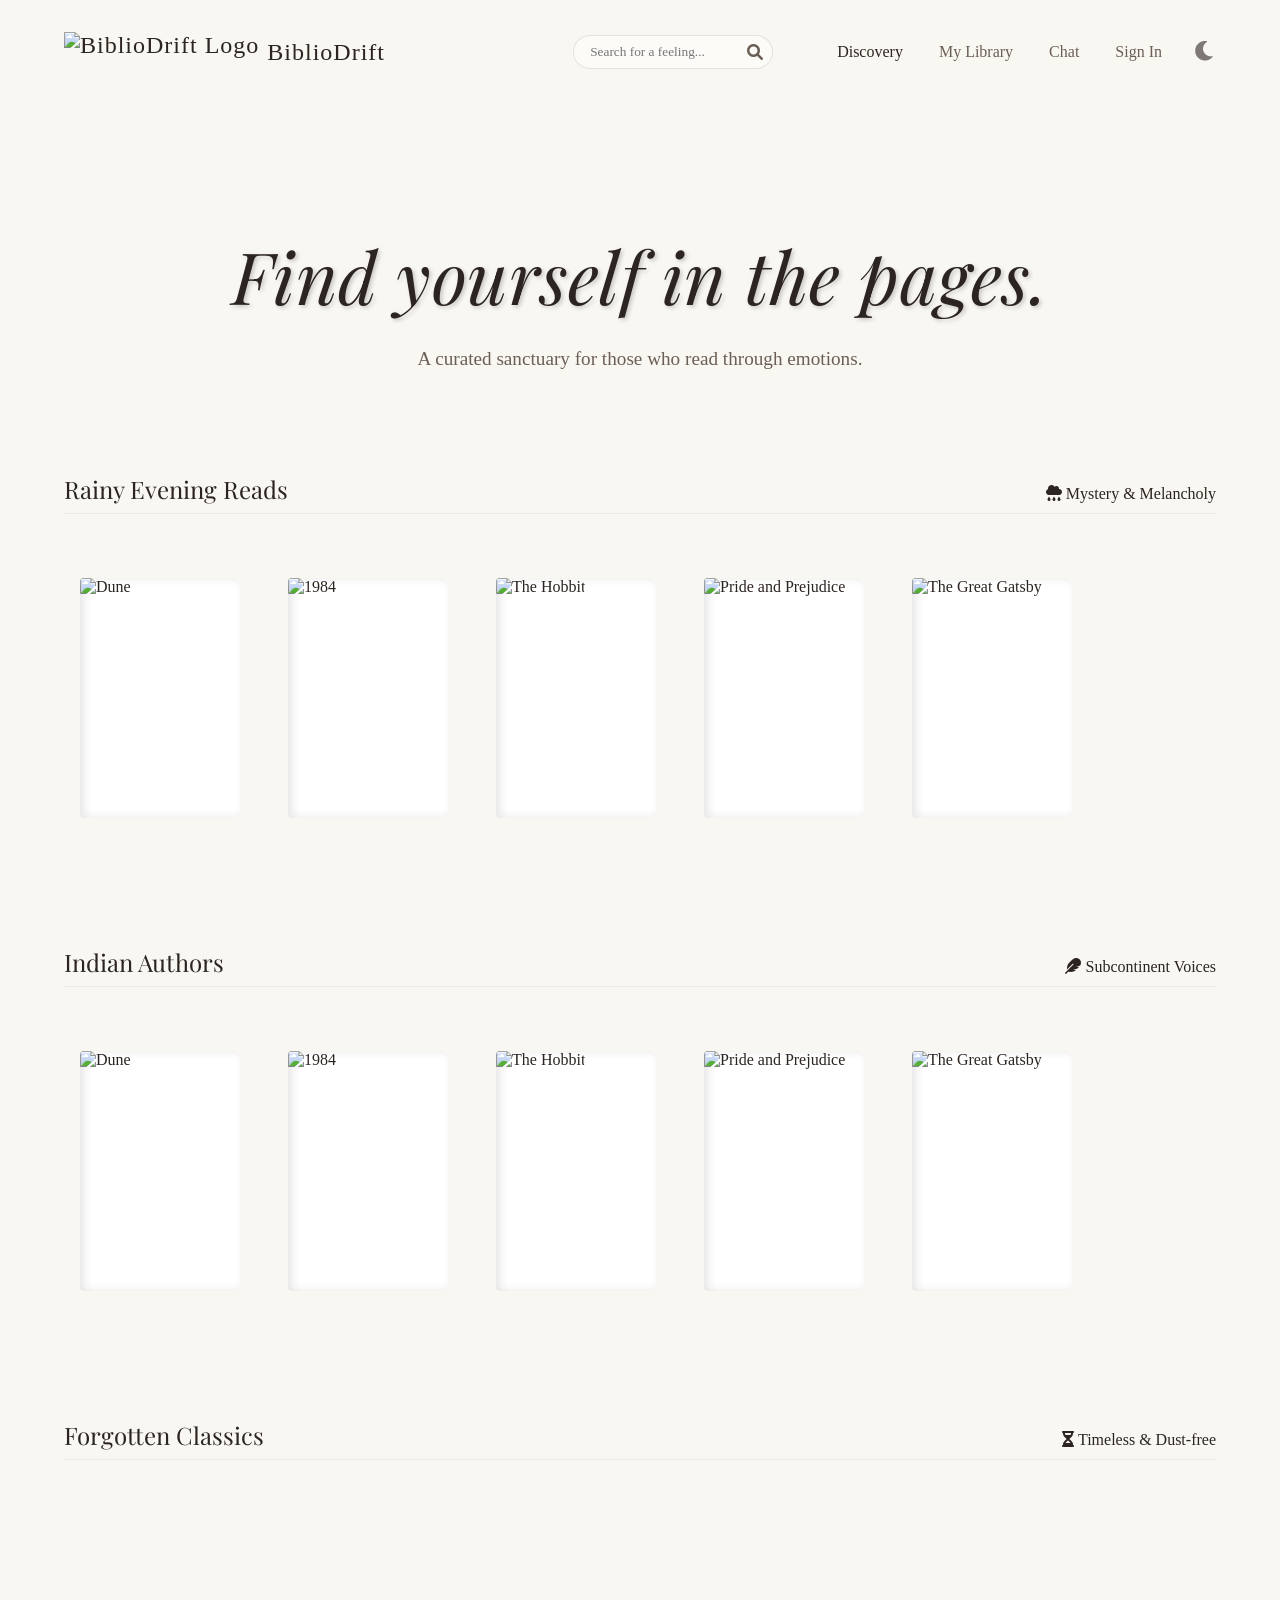
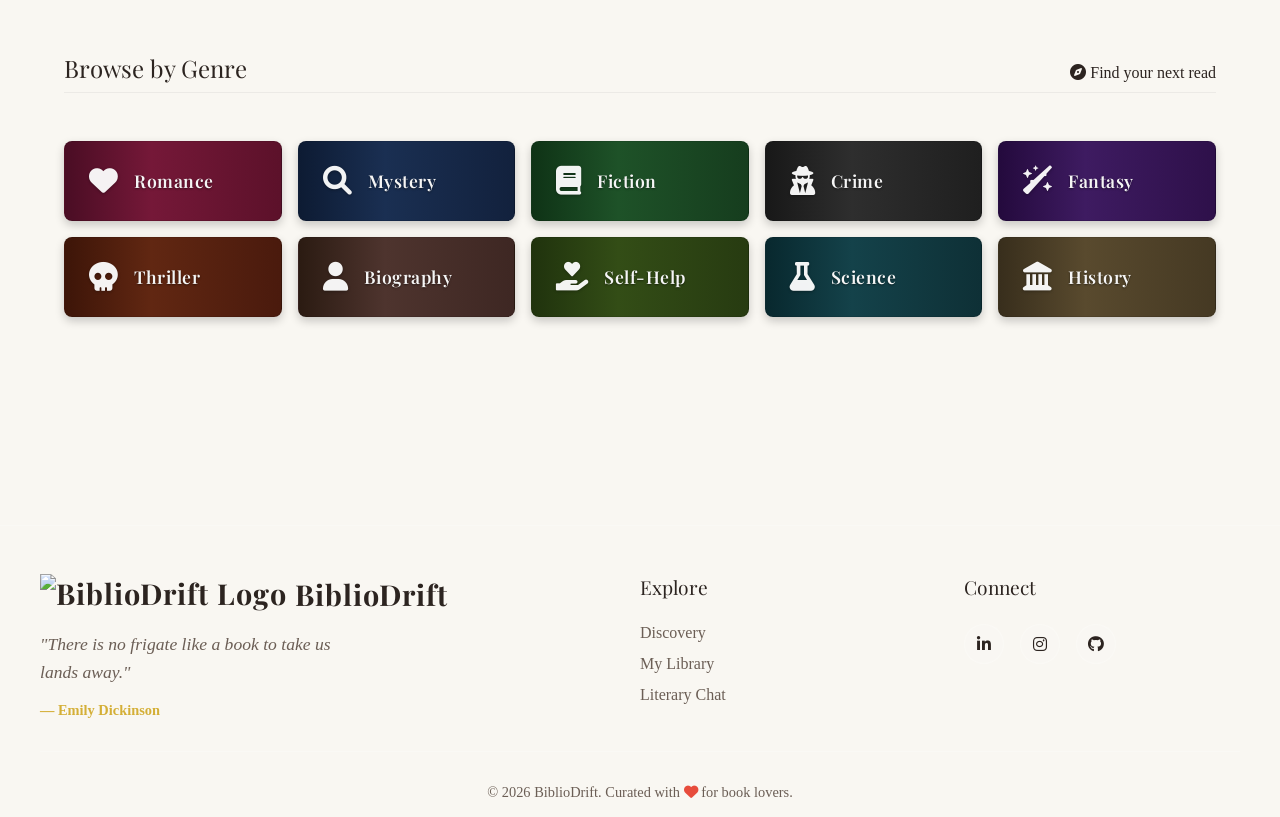
==== frontend/pages/index.html @ 08fd101c "Improved UI in the MyLibrary page (#1) * Revise README with tech stack and architecture details  Upd" ====
<!doctype html>
<html lang="en">

<head>
  <meta charset="UTF-8" />
  <script>
    (function () {
        const theme = localStorage.getItem('bibliodrift_theme');
        if (theme === 'night') {
            document.documentElement.setAttribute('data-theme', 'night');
        }
    })();
  </script>
  <meta name="viewport" content="width=device-width, initial-scale=1.0" />
  <title>BiblioDrift | Find yourself in the pages</title>
  <link rel="stylesheet" href="../css/style.css" />

  <!-- Fonts -->
  <link rel="preconnect" href="https://fonts.googleapis.com" />
  <link rel="preconnect" href="https://fonts.gstatic.com" crossorigin />
  <link
    href="https://fonts.googleapis.com/css2?family=Playfair+Display:ital,wght@0,400;0,600;1,400&family=Georgia&display=swap"
    rel="stylesheet" />
  <link rel="stylesheet" href="https://cdnjs.cloudflare.com/ajax/libs/font-awesome/6.0.0/css/all.min.css" />
  
  <!-- Security: DOMPurify for XSS prevention -->
  <script src="https://cdn.jsdelivr.net/npm/dompurify@3.0.6/dist/purify.min.js"></script>
  <link rel="icon" href="../assets/images/biblioDrift_favicon.png" type="image/png">
</head>

<body>
  <header>
    <a href="index.html" class="logo">
      <img src="../assets/images/biblioDrift_favicon.png" alt="BiblioDrift Logo"> BiblioDrift
    </a>
    <div class="header-controls">
      <div class="search-bar">
        <input type="text" id="searchInput" class="search-input" placeholder="Search for a feeling...">
        <i class="fa-solid fa-search search-icon" id="searchIcon"></i>
      </div>
      <nav class="nav-links">
        <div class="tooltip">
          <a href="index.html" class="active">Discovery</a>
          <span class="tooltip-text"><i class="fa-solid fa-wand-magic-sparkles"></i> Explore books</span>
        </div>
        <div class="tooltip">
          <a href="library.html">My Library</a>
          <span class="tooltip-text"><i class="fa-solid fa-book"></i> My Library</span>
        </div>
        <div class="tooltip">
          <a href="chat.html">Chat</a>
          <span class="tooltip-text"><i class="fa-solid fa-comments"></i> Chat</span>
        </div>
        <!-- DYNAMIC AUTH LINK -->
        <div class="tooltip">
          <a href="auth.html" id="navAuthLink">Sign In</a>
          <span class="tooltip-text" id="navAuthTooltip"><i class="fa-solid fa-key"></i> Access account</span>
        </div>
      </nav>
      <button id="themeToggle" class="btn-icon" title="Toggle Theme">
        <i class="fa-solid fa-moon"></i>
      </button>
    </div>
  </header>

  <main>
    <section class="hero">
      <h1>Find yourself in the pages.</h1>
      <p>A curated sanctuary for those who read through emotions.</p>
    </section>

    <!-- SEARCH RESULTS SECTION (Initially Hidden) -->
    <section id="search-results-section" class="curated-section" hidden>
      <div class="section-header">
        <h2 id="search-query-display">Search Results</h2>
        <span><i class="fa-solid fa-magnifying-glass"></i> Exploring your query</span>
      </div>
      <div class="curated-row" id="search-results-grid">
        <!-- Dynamically Appended Books -->
      </div>
    </section>

    <!-- Curated Sections -->
    <section class="curated-section">
      <div class="section-header">
        <h2>Rainy Evening Reads</h2>
        <span><i class="fa-solid fa-cloud-rain"></i> Mystery & Melancholy</span>
      </div>
      <div class="curated-row" id="row-rainy"></div>
    </section>

    <section class="curated-section">
      <div class="section-header">
        <h2>Indian Authors</h2>
        <span><i class="fa-solid fa-feather"></i> Subcontinent Voices</span>
      </div>
      <div class="curated-row" id="row-indian"></div>
    </section>

    <section class="curated-section">
      <div class="section-header">
        <h2>Forgotten Classics</h2>
        <span><i class="fa-solid fa-hourglass"></i> Timeless & Dust-free</span>
      </div>
      <div class="curated-row" id="row-classics"></div>
    </section>

    <!-- Genre Grid Section -->
    <section class="curated-section genre-section">
      <div class="section-header">
        <h2>Browse by Genre</h2>
        <span><i class="fa-solid fa-compass"></i> Find your next read</span>
      </div>
      <div class="genre-grid" id="genre-grid">
        <div class="genre-card" data-genre="romance"><i class="fa-solid fa-heart"></i><span>Romance</span></div>
        <div class="genre-card" data-genre="mystery"><i class="fa-solid fa-magnifying-glass"></i><span>Mystery</span>
        </div>
        <div class="genre-card" data-genre="fiction"><i class="fa-solid fa-book"></i><span>Fiction</span></div>
        <div class="genre-card" data-genre="crime"><i class="fa-solid fa-user-secret"></i><span>Crime</span></div>
        <div class="genre-card" data-genre="fantasy"><i class="fa-solid fa-wand-sparkles"></i><span>Fantasy</span></div>
        <div class="genre-card" data-genre="thriller"><i class="fa-solid fa-skull"></i><span>Thriller</span></div>
        <div class="genre-card" data-genre="biography"><i class="fa-solid fa-user"></i><span>Biography</span></div>
        <div class="genre-card" data-genre="self-help"><i
            class="fa-solid fa-hand-holding-heart"></i><span>Self-Help</span></div>
        <div class="genre-card" data-genre="science"><i class="fa-solid fa-flask"></i><span>Science</span></div>
        <div class="genre-card" data-genre="history"><i class="fa-solid fa-landmark"></i><span>History</span></div>
      </div>
    </section>

    <!-- Genre Modal -->
    <dialog id="genre-modal" class="genre-modal">
      <div class="genre-modal-content">
        <div class="genre-modal-header">
          <h2 id="genre-modal-title">Genre Books</h2>
          <button class="close-genre-modal" id="close-genre-modal"><i class="fa-solid fa-xmark"></i></button>
        </div>
        <div class="genre-modal-body">
          <div class="genre-books-grid" id="genre-books-grid"></div>
        </div>
      </div>
    </dialog>

    <!-- Book Details Modal -->
    <dialog id="book-details-modal" class="glass-modal">
      <div class="modal-content">
        <button class="close-modal-btn" id="closeModalBtn"><i class="fa-solid fa-xmark"></i></button>
        <div class="modal-body">
          <div class="modal-media"><img id="modal-img" src="" alt="Book Cover" /></div>
          <div class="modal-info">
            <h2 id="modal-title">Book Title</h2>
            <p id="modal-author" class="modal-subtitle">Author Name</p>
            <div class="ai-insight-box">
              <div class="ai-header"><i class="fa-solid fa-wand-magic-sparkles"></i><span>AI Insight</span></div>
              <p id="modal-summary">Loading thoughts...</p>
            </div>
            <div class="modal-actions">
              <button id="modal-add-btn" class="btn-primary"><i class="fa-regular fa-heart"></i> Add to Library</button>
              <button id="modal-share-btn" class="btn-secondary modal-share-btn"><i class="fa-solid fa-share-nodes"></i> Share</button>
            </div>
          </div>
        </div>
      </div>
    </dialog>
  </main>

  <button id="backToTop" class="btn-icon back-to-top" title="Back to Top">
    <i class="fa-solid fa-arrow-up"></i>
  </button>


  <!-- Enhanced Footer -->
  <footer class="main-footer">
    <div class="footer-container">
      <div class="footer-brand">
        <a href="index.html" class="logo">
          <img src="../assets/images/biblioDrift_favicon.png" alt="BiblioDrift Logo"> BiblioDrift
        </a>
        <p class="footer-tagline">"There is no frigate like a book to take us lands away."</p>
        <p class="footer-subtext">&mdash; Emily Dickinson</p>
      </div>
      <div class="footer-nav">
        <h3>Explore</h3>
        <ul>
          <li><a href="index.html">Discovery</a></li>
          <li><a href="library.html">My Library</a></li>
          <li><a href="chat.html">Literary Chat</a></li>
        </ul>
      </div>
      <div class="footer-social">
        <h3>Connect</h3>
        <div class="social-icons">
          <a href="#" title="LinkedIn"><i class="fab fa-linkedin-in"></i></a>
          <a href="#" title="Instagram"><i class="fab fa-instagram"></i></a>
          <a href="https://github.com/devanshi14malhotra/BiblioDrift" target="_blank" rel="noopener noreferrer" title="GitHub"><i
              class="fa-brands fa-github"></i></a>
        </div>
      </div>
    </div>
    <div class="footer-bottom">
      <p>&copy; 2026 BiblioDrift. Curated with <i class="fa-solid fa-heart"></i> for book lovers.</p>
    </div>
  </footer>

  <script src="../js/config.js"></script>
  <script src="../js/app.js"></script>
  <script src="../script/header-scroll.js"></script>
  <script>
    // Persistent Login Status Check
    document.addEventListener('DOMContentLoaded', () => {
      if (localStorage.getItem('isLoggedIn') === 'true') {
        const link = document.getElementById('navAuthLink');
        const tooltip = document.getElementById('navAuthTooltip');
        if (link) {
          link.innerHTML = '<i class="fa-solid fa-user"></i>';
          link.href = 'profile.html';
        }
        if (tooltip) {
          tooltip.innerHTML = '<i class="fa-solid fa-id-card"></i> View Profile';
        }
      }
    });
  </script>

  <!-- Security: Frontend security utilities -->
  <script src="../js/security.js"></script>
</body>

</html>
---- frontend/css/style.css ----
:root {
    /* Day Theme (Default) */
    --bg-color: #f9f7f2;
    --header-bg: rgba(249, 247, 242, 0.8);
    --text-main: #2c2420;
    --text-muted: #6b5e55;
    --accent-gold: #d4af37;
    --wood-dark: #5d4037;
    --wood-light: #8d6e63;
    --glass-bg: rgba(255, 255, 255, 0.1);
    --glass-border: rgba(255, 255, 255, 0.2);
    --shadow-soft: 0 10px 30px rgba(0, 0, 0, 0.05);
    --input-bg: rgba(255, 255, 255, 0.5);
    --input-border: rgba(0, 0, 0, 0.1);
    --book-bg: #fff;
    --paper-color: #fffdf9;

    /* Vibe Colors */
    --vibe-mystery: #78909c;
    --vibe-romance: #ef9a9a;
    --vibe-classic: #a1887f;

    /* Dimensions */
    --book-width: 160px;
    --book-height: 240px;
    --book-thick: 40px;
}

[data-theme="night"] {
    /* Night Theme (Dark Wood) */
    --bg-color: #1e1a18;
    --header-bg: rgba(30, 26, 24, 0.85);
    --text-main: #e0d5cb;
    --text-muted: #a89a8e;
    --accent-gold: #fccb4e;
    --wood-dark: #3e2723;
    --wood-light: #5d4037;
    --glass-bg: rgba(0, 0, 0, 0.3);
    --glass-border: rgba(255, 255, 255, 0.05);
    --shadow-soft: 0 10px 40px rgba(0, 0, 0, 0.4);
    --input-bg: rgba(0, 0, 0, 0.2);
    --input-border: rgba(255, 255, 255, 0.1);
    --book-bg: #2c2420;
    --paper-color: #e0d5cb;
}

* {
    box-sizing: border-box;
    margin: 0;
    padding: 0;
}

html {
    scroll-behavior: smooth;
}

body {
    background-color: var(--bg-color);
    color: var(--text-main);
    font-family: "Georgia", serif;
    /* Classic serif for books */
    overflow-x: hidden;
    min-height: 100vh;
}

/* Global Wooden Scrollbar Styling */
::-webkit-scrollbar {
    width: 12px;
}

::-webkit-scrollbar-track {
    background: var(--bg-color);
}

::-webkit-scrollbar-thumb {
    background: linear-gradient(180deg, var(--wood-dark), var(--wood-light));
    border-radius: 6px;
    border: 2px solid var(--bg-color);
}

::-webkit-scrollbar-thumb:hover {
    background: linear-gradient(180deg, var(--wood-light), var(--wood-dark));
    box-shadow: inset 0 0 6px rgba(0, 0, 0, 0.3);
}

h1,
h2,
h3 {
    font-weight: normal;
    font-family: "Playfair Display", serif;
    /* Elegant headings */
}

/* --- Layout --- */
header {
    padding: 2rem 4rem;
    display: flex;
    justify-content: space-between;
    align-items: center;
    position: sticky;
    top: 0;
    z-index: 100;
    background: var(--header-bg);
    backdrop-filter: blur(10px);
    transition: background 0.5s ease;
}

.header-controls {
    display: flex;
    align-items: center;
    gap: 2rem;
}

.search-bar {
    position: relative;
    display: flex;
    align-items: center;
}

.search-input {
    background: var(--input-bg);
    border: 1px solid var(--input-border);
    padding: 0.5rem 1rem;
    border-radius: 20px;
    font-family: "Georgia", serif;
    width: 200px;
    transition: all 0.3s ease;
    outline: none;
    color: var(--text-main);
}

.search-input:focus {
    background: var(--book-bg);
    width: 300px;
    box-shadow: var(--shadow-soft);
}

.search-icon {
    position: absolute;
    right: 10px;
    color: var(--text-muted);
    cursor: pointer;
    transition: color 0.3s ease;
}

.search-icon:hover {
    color: var(--text-main);
}

.logo {
    font-size: 1.5rem;
    letter-spacing: 1px;
    color: var(--text-main);
    text-decoration: none;
    display: flex;
    align-items: center;
    gap: 0.5rem;
}

.nav-links a {
    text-decoration: none;
    color: var(--text-muted);
    margin-left: 2rem;
    transition: color 0.3s ease;
}

.nav-links a:hover,
.nav-links a.active {
    color: var(--text-main);
}

/* === ANIMATED HOVER TOOLTIPS FOR NAVIGATION (NEW) === */
.tooltip {
    position: relative;
    display: inline-block;
}

.tooltip-text {
    position: absolute;
    left: 50%;
    bottom: calc(100% + 8px);
    transform: translateX(-50%) scale(0.95) translateY(6px);
    padding: 10px 14px;
    background: #fffaf3;
    color: #2b2b2b;
    font-size: 13px;
    font-weight: 500;
    white-space: nowrap;
    border-radius: 10px;
    box-shadow: 0 8px 20px rgba(0, 0, 0, 0.15);
    border: 1px solid rgba(0, 0, 0, 0.08);
    opacity: 0;
    visibility: hidden;
    pointer-events: none;
    transition: all 0.25s ease;
    z-index: 9999;
}

.tooltip-text::after {
    content: "";
    position: absolute;
    top: 100%;
    left: 50%;
    transform: translateX(-50%) rotate(45deg);
    width: 12px;
    height: 12px;
    background: #fffaf3;
    border-left: 1px solid rgba(0, 0, 0, 0.08);
    border-bottom: 1px solid rgba(0, 0, 0, 0.08);
}

.tooltip:hover .tooltip-text {
    opacity: 1;
    visibility: visible;
    transform: translateX(-40%) scale(1) translateY(0);
}

.tooltip-text i {
    margin-right: 5px;
    color: var(--accent-gold);
}

main {
    padding: 2rem 4rem;
    max-width: 1400px;
    margin: 0 auto;
}

/* --- Hero --- */
.hero {
    text-align: center;
    padding: 6rem 1rem;
    animation: heroFade 1s ease-out;
}

@keyframes heroFade {
    from {
        opacity: 0;
        transform: translateY(15px);
    }

    to {
        opacity: 1;
        transform: translateY(0);
    }
}

.hero h1 {
    font-size: clamp(2.5rem, 8vw, 4.5rem);
    margin-bottom: 1.5rem;
    font-style: italic;
    line-height: 1.2;
    letter-spacing: 0.5px;
    text-shadow: 2px 2px 4px rgba(0, 0, 0, 0.2);
}

.hero p {
    color: var(--text-muted);
    font-size: 1.2rem;
    line-height: 1.8;
    max-width: 55ch;
    margin: 0 auto;
}

/* --- Curated Tables (Horizontal Scroll) --- */
.curated-section {
    margin-bottom: 6rem;
}

.section-header {
    margin-bottom: 2rem;
    border-bottom: 1px solid rgba(0, 0, 0, 0.05);
    padding-bottom: 0.5rem;
    display: flex;
    justify-content: space-between;
    align-items: baseline;
}

.curated-row {
    display: flex;
    gap: 3rem;
    padding: 2rem 1rem;
    overflow-x: visible;
    /* Allow 3D overflow */
    perspective: 1000px;
}

/* --- 3D Book Component --- */
.book-scene {
    width: var(--book-width);
    height: var(--book-height);
    perspective: 1000px;
    cursor: pointer;
    /* Random slight rotation for organic feel - handled in JS usually, but default here */
}

.book {
    width: 100%;
    height: 100%;
    position: relative;
    transform-style: preserve-3d;
    /* Bouncy cozy feel */
    transform-origin: center center -20px;
    /* Pivot inside the book */
    animation: floatIn 0.8s ease-out backwards;
}

@keyframes floatIn {
    from {
        opacity: 0;
        transform: translateY(50px) scale(0.9);
    }

    to {
        opacity: 1;
        transform: translateY(0) scale(1);
    }
}

.book.flipped {
    transform: rotateY(180deg) scale(1.2) translateZ(50px);
    /* Expand and bring closer */
    z-index: 100;
}

/* Book Faces */
.book__face {
    position: absolute;
    width: 100%;
    height: 100%;
    backface-visibility: hidden;
    /* Hide back when front is clear */
    border-radius: 4px 8px 8px 4px;
    box-shadow: 5px 5px 15px rgba(0, 0, 0, 0.15);
}

.book__face--front {
    background: var(--book-bg);
    transform: rotateY(0deg);
    z-index: 2;
}

.book__face--front img {
    width: 100%;
    height: 100%;
    object-fit: cover;
    border-radius: 4px 8px 8px 4px;
}

.book__face--back {
    transform: rotateY(180deg);
    background: var(--paper-color);
    /* Paper color */
    padding: 1.5rem;
    display: flex;
    flex-direction: column;
    justify-content: space-between;
    border: 1px solid var(--glass-border);
    z-index: 1;
    color: #2c2420;
    /* Keep text dark for paper feel even in night mode */
}

/* The Spine */
.book__face--spine {
    position: absolute;
    width: var(--book-thick);
    height: 100%;
    left: 0;
    top: 0;
    transform: rotateY(-90deg) translateZ(calc(var(--book-thick) / 2));
}

/* Improved 3D Box Model */
/* Re-defining .book for proper thickness volume */
.book {
    transform-origin: center center -20px;
    /* Pivot inside the book */
}

.book__face--front {
    transform: translateZ(20px);
}

.book__face--back {
    transform: rotateY(180deg) translateZ(20px);
}

.book__face--spine {
    width: 40px;
    height: 100%;
    background: #333;
    /* Default spine color */
    transform: rotateY(-90deg) translateZ(20px);
    /* Adjust positioning to be flush left of front face */
    left: -20px;
    /* Half thickness */
}

.book__face--right {
    /* Pages */
    width: 40px;
    height: 100%;
    background: linear-gradient(to right, #fff, #f0f0f0 20%, #fff 40%);
    transform: rotateY(90deg) translateZ(140px);
    /* Width - half thickness */
    left: auto;
    right: -20px;
}

/* Hover Effect: Pull out */
.book-scene:hover .book:not(.flipped) {
    transform: translateZ(30px) translateY(-10px) rotateY(-10deg);
}

/* Glassmorphism Overlay (Quick view) */
.glass-overlay {
    position: absolute;
    bottom: 10px;
    left: 10px;
    right: 10px;
    background: rgba(255, 255, 255, 0.7);
    backdrop-filter: blur(8px);
    padding: 0.5rem;
    border-radius: 6px;
    opacity: 0;
    transform: translateY(10px);
    transition: all 0.3s ease;
    pointer-events: none;
    /* Let clicks pass to book */
}

.book-scene:hover .glass-overlay {
    opacity: 1;
    transform: translateY(0);
}

/* Back of book content */
.handwritten-note {
    font-family: "Courier New", Courier, monospace;
    /* Placeholder for handwriting font */
    color: var(--text-muted);
    font-size: 0.9rem;
    line-height: 1.4;
    background: #fffdc2;
    padding: 10px;
    transform: rotate(-2deg);
    box-shadow: 2px 2px 5px rgba(0, 0, 0, 0.1);
    margin-bottom: 1rem;
}

.book-actions {
    display: flex;
    gap: 0.5rem;
}

.btn-icon {
    border: none;
    background: none;
    cursor: pointer;
    font-size: 1.2rem;
    opacity: 0.6;
    transition: opacity 0.2s;
}

.btn-icon:hover {
    opacity: 1;
    transform: scale(1.1);
}

/* --- Virtual Shelves --- */
.shelves-container {
    display: flex;
    flex-direction: column;
    gap: 4rem;
    padding: 2rem 0;
}

.shelf-row {
    position: relative;
    padding: 0 2rem 1.5rem 2rem;
    /* Realistic Wood Texture Gradient */
    background:
        repeating-linear-gradient(90deg,
            transparent 0,
            transparent 4px,
            rgba(0, 0, 0, 0.02) 5px,
            transparent 10px),
        linear-gradient(to bottom, #5d4037 0%, #3e2723 100%);
    border-bottom: 25px solid #281a15;
    /* Thicker front lip */
    border-radius: 4px;
    box-shadow:
        0 20px 20px -10px rgba(0, 0, 0, 0.3),
        inset 0 2px 20px rgba(0, 0, 0, 0.2);
    display: flex;
    align-items: flex-end;
    gap: 1.5rem;
    /* More spacing for expanded books */
    min-height: 280px;
}

.shelf-row::after {
    /* Depth shadow on wall behind books */
    content: "";
    position: absolute;
    bottom: 25px;
    /* Above bottom lip */
    left: 0;
    right: 0;
    height: 100%;
    z-index: -1;
    background: linear-gradient(to bottom,
            rgba(0, 0, 0, 0.1),
            rgba(0, 0, 0, 0.4));
    pointer-events: none;
}

.shelf-label {
    position: absolute;
    top: -20px;
    left: 0;
    font-size: 1.2rem;
    color: var(--wood-light);
    font-style: italic;
}

/* --- Mood Analysis Styles --- */

/* Mood Tags on Book Covers */
.mood-tags {
    position: absolute;
    top: 5px;
    left: 5px;
    display: flex;
    flex-direction: column;
    gap: 2px;
}

.mood-tag {
    background: rgba(0, 0, 0, 0.7);
    color: white;
    padding: 2px 6px;
    border-radius: 10px;
    font-size: 0.7rem;
    font-weight: bold;
    text-transform: capitalize;
}

/* Mood-specific colors */
.mood-cozy {
    background: #8d6e63 !important;
}

.mood-dark {
    background: #424242 !important;
}

.mood-mysterious {
    background: #5e35b1 !important;
}

.mood-romantic {
    background: #e91e63 !important;
}

.mood-adventurous {
    background: #ff5722 !important;
}

.mood-melancholy {
    background: #607d8b !important;
}

.mood-uplifting {
    background: #4caf50 !important;
}

.mood-intense {
    background: #f44336 !important;
}

.mood-whimsical {
    background: #9c27b0 !important;
}

.mood-thought-provoking {
    background: #795548 !important;
}

/* Glass overlay mood tags */
.glass-mood-tags {
    margin-top: 0.5rem;
    display: flex;
    gap: 0.25rem;
    flex-wrap: wrap;
}

.glass-mood-tag {
    background: rgba(255, 255, 255, 0.3);
    padding: 1px 4px;
    border-radius: 8px;
    font-size: 0.6rem;
    text-transform: capitalize;
}

/* Back of book mood analysis */
.mood-analysis {
    margin-top: 1rem;
    padding-top: 0.5rem;
    border-top: 1px solid rgba(0, 0, 0, 0.1);
}

.mood-tags-back {
    display: flex;
    gap: 0.25rem;
    flex-wrap: wrap;
    margin-top: 0.25rem;
}

.mood-tag-small {
    background: var(--accent-gold);
    color: white;
    padding: 1px 4px;
    border-radius: 6px;
    font-size: 0.6rem;
    text-transform: capitalize;
}

/* Mood Analysis Modal */
.mood-modal {
    position: fixed;
    top: 0;
    left: 0;
    width: 100%;
    height: 100%;
    background: rgba(0, 0, 0, 0.7);
    display: flex;
    justify-content: center;
    align-items: center;
    z-index: 1000;
    backdrop-filter: blur(5px);
}

.mood-modal-content {
    background: var(--book-bg);
    border-radius: 12px;
    max-width: 500px;
    width: 90%;
    max-height: 80vh;
    overflow-y: auto;
    box-shadow: var(--shadow-soft);
    border: 1px solid var(--glass-border);
}

.mood-modal-header {
    padding: 1.5rem;
    border-bottom: 1px solid var(--glass-border);
    display: flex;
    justify-content: space-between;
    align-items: center;
}

.mood-modal-header h3 {
    margin: 0;
    color: var(--text-main);
}

.close-modal {
    background: none;
    border: none;
    font-size: 1.5rem;
    cursor: pointer;
    color: var(--text-muted);
    padding: 0;
    width: 30px;
    height: 30px;
    display: flex;
    align-items: center;
    justify-content: center;
}

.close-modal:hover {
    color: var(--text-main);
}

.mood-modal-body {
    padding: 1.5rem;
}

.mood-section {
    margin-bottom: 1.5rem;
}

.mood-section h4 {
    margin: 0 0 0.5rem 0;
    color: var(--text-main);
    font-size: 1rem;
}

/* Sentiment Bar */
.sentiment-bar {
    width: 100%;
    height: 8px;
    background: #e0e0e0;
    border-radius: 4px;
    overflow: hidden;
    margin: 0.5rem 0;
}

.sentiment-fill {
    height: 100%;
    background: linear-gradient(to right, #f44336, #ff9800, #4caf50);
    transition: width 0.3s ease;
}

/* Large mood tags in modal */
.mood-tags-large {
    display: flex;
    gap: 0.5rem;
    flex-wrap: wrap;
}

.mood-tag-large {
    padding: 0.5rem 1rem;
    border-radius: 20px;
    font-size: 0.9rem;
    font-weight: bold;
    color: white;
    text-transform: capitalize;
}

/* Vibe quote styling */
.vibe-quote {
    background: var(--paper-color);
    padding: 1rem;
    border-radius: 8px;
    font-style: italic;
    color: #2c2420;
    border-left: 4px solid var(--accent-gold);
    margin: 0.5rem 0;
}

/* Mood button in book actions */
.mood-btn {
    color: var(--accent-gold) !important;
}

.mood-btn:hover {
    color: var(--wood-dark) !important;
    transform: scale(1.1);
}

/* Responsive mood modal */
@media (max-width: 768px) {
    .mood-modal-content {
        width: 95%;
        margin: 1rem;
    }

    .mood-tags-large {
        flex-direction: column;
    }

    .mood-tag-large {
        text-align: center;
    }
}

/* Utilities */
.hidden {
    display: none;
}

.fade-in {
    animation: fadeIn 1s ease;
}

@keyframes fadeIn {
    from {
        opacity: 0;
        transform: translateY(10px);
    }

    to {
        opacity: 1;
        transform: translateY(0);
    }
}

/* Theme Toggle Button Enhancement */
#themeToggle {
    font-size: 1.4rem;
    color: var(--text-main);
    cursor: pointer;
    transition:
        transform 0.3s ease,
        color 0.3s ease;
}

#themeToggle:hover {
    transform: rotate(15deg) scale(1.1);
    color: var(--accent-gold);
}

/* --- Back to Top Button --- */
.back-to-top {
    position: fixed;
    bottom: 2rem;
    right: 2rem;
    width: 3rem;
    height: 3rem;
    border-radius: 50%;
    background: var(--header-bg);
    border: 1px solid var(--glass-border);
    box-shadow: var(--shadow-soft);
    display: flex;
    justify-content: center;
    align-items: center;
    z-index: 999;
    opacity: 1;
    visibility: visible;
    transition: all 0.4s ease;
    backdrop-filter: blur(5px);
}

.back-to-top.hidden {
    opacity: 0;
    visibility: hidden;
    transform: translateY(20px);
}

.back-to-top:hover {
    background: var(--book-bg);
    transform: translateY(-5px);
    box-shadow: 0 15px 30px rgba(0, 0, 0, 0.15);
    color: var(--accent-gold);
}

/*Footer design */

.footer {
    min-height: 120px;
    width: 100%;
    background-color: #222;
    display: flex;
    flex-direction: column;
    justify-content: center;
    align-items: center;
    gap: 1.2rem;
    padding: 2rem 0;
    margin-top: 4rem;
}

.social_icons {
    display: flex;
    gap: 2rem;
    z-index: 999;
}

.social_icons a {
    color: var(--accent-gold);
    font-size: 2rem;
    transition:
        transform 0.3s ease,
        color 0.3s ease;
    text-decoration: none;
}

.social_icons a:hover {
    color: white;
    transform: translateY(-5px);
}

.reading-progress {
    margin-top: 0.75rem;
    opacity: 0.85;
}

.progress-slider {
    width: 100%;
    accent-color: var(--accent-gold);
}

.reading-progress small {
    font-size: 0.7rem;
    opacity: 0.7;
}

/* --- Glass Modal --- */
.glass-modal {
    margin: auto;
    width: 90%;
    max-width: 900px;
    background: transparent;
    border: none;
    padding: 0;
    overflow: visible;
}

.glass-modal::backdrop {
    background: rgba(0, 0, 0, 0.4);
    backdrop-filter: blur(5px);
}

.modal-content {
    background: rgba(255, 255, 255, 0.65);
    backdrop-filter: blur(20px);
    -webkit-backdrop-filter: blur(20px);
    border: 1px solid var(--glass-border);
    border-radius: 20px;
    box-shadow: 0 25px 50px -12px rgba(0, 0, 0, 0.25);
    padding: 2.5rem;
    position: relative;
    overflow: hidden;
    animation: modalIn 0.4s cubic-bezier(0.175, 0.885, 0.32, 1.275);
}

[data-theme="night"] .modal-content {
    background: rgba(30, 26, 24, 0.8);
    border: 1px solid rgba(255, 255, 255, 0.1);
}

@keyframes modalIn {
    from {
        opacity: 0;
        transform: scale(0.9) translateY(20px);
    }

    to {
        opacity: 1;
        transform: scale(1) translateY(0);
    }
}

.close-modal-btn {
    position: absolute;
    top: 1.5rem;
    right: 1.5rem;
    background: var(--glass-bg);
    border: none;
    width: 2.5rem;
    height: 2.5rem;
    border-radius: 50%;
    cursor: pointer;
    font-size: 1.2rem;
    color: var(--text-muted);
    transition: all 0.2s;
    display: flex;
    justify-content: center;
    align-items: center;
    z-index: 10;
}

.close-modal-btn:hover {
    background: var(--accent-gold);
    color: #fff;
    transform: rotate(90deg);
}

.modal-body {
    display: grid;
    grid-template-columns: 300px 1fr;
    gap: 3rem;
}

.modal-media {
    display: flex;
    justify-content: center;
    align-items: center;
}

.modal-media img {
    width: 100%;
    height: auto;
    border-radius: 12px;
    box-shadow: 10px 10px 30px rgba(0, 0, 0, 0.2);
    transform: rotate(-3deg);
    transition: transform 0.3s;
}

.modal-media img:hover {
    transform: rotate(0) scale(1.02);
}

.modal-info {
    display: flex;
    flex-direction: column;
    gap: 1.5rem;
}

.modal-info h2 {
    font-size: 2.5rem;
    line-height: 1.2;
    margin-bottom: 0;
}

.modal-subtitle {
    font-size: 1.2rem;
    color: var(--text-muted);
    font-style: italic;
    margin-top: -1rem;
}

/* AI Insight Box */
.ai-insight-box {
    background: linear-gradient(135deg,
            rgba(255, 255, 255, 0.4),
            rgba(255, 255, 255, 0.1));
    border: 1px solid var(--glass-border);
    padding: 1.5rem;
    border-radius: 15px;
    position: relative;
    margin-top: 1rem;
}

[data-theme="night"] .ai-insight-box {
    background: linear-gradient(135deg,
            rgba(255, 255, 255, 0.05),
            rgba(0, 0, 0, 0.2));
}

.ai-insight-box::before {
    content: "";
    position: absolute;
    top: 0;
    left: 0;
    right: 0;
    height: 2px;
    background: linear-gradient(90deg,
            transparent,
            var(--accent-gold),
            transparent);
    opacity: 0.5;
}

.ai-header {
    display: flex;
    align-items: center;
    gap: 0.8rem;
    font-family: "Courier New", monospace;
    /* Tech feel */
    font-weight: bold;
    color: var(--accent-gold);
    margin-bottom: 1rem;
    text-transform: uppercase;
    letter-spacing: 1px;
    font-size: 0.9rem;
}

#modal-summary {
    line-height: 1.6;
    color: var(--text-main);
}

.modal-actions {
    margin-top: auto;
    display: flex;
    gap: 1rem;
}

.btn-primary {
    background: var(--text-main);
    color: var(--bg-color);
    border: none;
    padding: 1rem 2rem;
    border-radius: 30px;
    font-family: "Georgia", serif;
    font-size: 1.1rem;
    cursor: pointer;
    transition: all 0.3s;
    display: flex;
    align-items: center;
    gap: 0.8rem;
}

.btn-primary:hover {
    background: var(--accent-gold);
    color: #fff;
    transform: translateY(-2px);
    box-shadow: 0 5px 15px rgba(0, 0, 0, 0.1);
}

/* Responsive Modal */
@media (max-width: 768px) {
    .modal-body {
        grid-template-columns: 1fr;
    }

    .modal-media img {
        max-width: 200px;
        transform: rotate(0);
    }

    .modal-content {
        padding: 1.5rem;
    }
}

/* ===== CHAT INTERFACE STYLES ===== */

.chat-container {
    max-width: 900px;
    margin: 0 auto;
    height: calc(100vh - 80px);
    display: flex;
    flex-direction: column;
    background: var(--glass-bg);
    backdrop-filter: blur(20px);
    border: 1px solid var(--glass-border);
    border-radius: 20px;
    overflow: hidden;
    box-shadow: var(--shadow-soft);
}

.chat-header {
    padding: 20px 25px;
    background: var(--glass-bg);
    border-bottom: 1px solid var(--glass-border);
    display: flex;
    justify-content: space-between;
    align-items: center;
}

.bookseller-info {
    display: flex;
    align-items: center;
    gap: 15px;
}

.bookseller-avatar {
    width: 50px;
    height: 50px;
    background: var(--accent-gold);
    border-radius: 50%;
    display: flex;
    align-items: center;
    justify-content: center;
    color: var(--wood-dark);
    font-size: 20px;
    box-shadow: 0 4px 15px rgba(212, 175, 55, 0.3);
}

.bookseller-details h2 {
    font-family: 'Playfair Display', serif;
    color: var(--text-main);
    font-size: 1.4rem;
    margin-bottom: 4px;
}

.status {
    display: flex;
    align-items: center;
    gap: 8px;
    color: var(--text-muted);
    font-size: 0.9rem;
}

.status-dot {
    width: 8px;
    height: 8px;
    background: #4caf50;
    border-radius: 50%;
    animation: pulse 2s infinite;
}

@keyframes pulse {

    0%,
    100% {
        opacity: 1;
    }

    50% {
        opacity: 0.5;
    }
}

.chat-actions {
    display: flex;
    gap: 10px;
}

.action-btn {
    width: 40px;
    height: 40px;
    background: var(--glass-bg);
    border: 1px solid var(--glass-border);
    border-radius: 10px;
    color: var(--text-muted);
    cursor: pointer;
    transition: all 0.3s ease;
    display: flex;
    align-items: center;
    justify-content: center;
}

.action-btn:hover {
    background: var(--accent-gold);
    color: var(--wood-dark);
    transform: translateY(-2px);
}

.chat-messages {
    flex: 1;
    overflow-y: auto;
    padding: 20px 25px;
    display: flex;
    flex-direction: column;
    gap: 20px;
}

.message {
    display: flex;
    gap: 12px;
    max-width: 80%;
}

.message.user-message {
    align-self: flex-end;
    flex-direction: row-reverse;
}

.message-avatar {
    width: 35px;
    height: 35px;
    border-radius: 50%;
    display: flex;
    align-items: center;
    justify-content: center;
    font-size: 14px;
    flex-shrink: 0;
}

.bookseller-message .message-avatar {
    background: var(--accent-gold);
    color: var(--wood-dark);
}

.user-message .message-avatar {
    background: var(--wood-light);
    color: var(--paper-color);
}

.message-content {
    flex: 1;
}

.message-bubble {
    background: var(--glass-bg);
    border: 1px solid var(--glass-border);
    border-radius: 18px;
    padding: 15px 18px;
    backdrop-filter: blur(10px);
    box-shadow: 0 4px 15px rgba(0, 0, 0, 0.1);
}

.user-message .message-bubble {
    background: var(--accent-gold);
    color: var(--wood-dark);
    border-color: var(--accent-gold);
}

.message-bubble p {
    margin-bottom: 8px;
    line-height: 1.5;
    color: var(--text-main);
}

.user-message .message-bubble p {
    color: var(--wood-dark);
}

.message-bubble p:last-child {
    margin-bottom: 0;
}

.message-time {
    font-size: 0.75rem;
    color: var(--text-muted);
    margin-top: 5px;
    text-align: left;
}

.user-message .message-time {
    text-align: right;
}

.quick-suggestions {
    padding: 15px 25px;
    border-top: 1px solid var(--glass-border);
    background: var(--glass-bg);
}

.suggestions-header {
    font-size: 0.9rem;
    color: var(--text-muted);
    margin-bottom: 12px;
}

.suggestions-list {
    display: flex;
    gap: 10px;
    flex-wrap: wrap;
}

.suggestion-btn {
    background: var(--glass-bg);
    border: 1px solid var(--glass-border);
    border-radius: 20px;
    padding: 8px 15px;
    color: var(--text-main);
    cursor: pointer;
    transition: all 0.3s ease;
    font-size: 0.85rem;
    display: flex;
    align-items: center;
    gap: 6px;
    backdrop-filter: blur(10px);
}

.suggestion-btn:hover {
    background: var(--accent-gold);
    color: var(--wood-dark);
    transform: translateY(-2px);
    box-shadow: 0 4px 15px rgba(212, 175, 55, 0.3);
}

.chat-input-container {
    padding: 20px 25px;
    border-top: 1px solid var(--glass-border);
    background: var(--glass-bg);
}

.chat-input-wrapper {
    display: flex;
    gap: 12px;
    align-items: flex-end;
    background: var(--input-bg);
    border: 1px solid var(--input-border);
    border-radius: 20px;
    padding: 12px 15px;
    backdrop-filter: blur(10px);
}

#chatInput {
    flex: 1;
    background: transparent;
    border: none;
    outline: none;
    color: var(--text-main);
    font-size: 1rem;
    line-height: 1.4;
    resize: none;
    min-height: 24px;
    max-height: 120px;
    font-family: inherit;
}

#chatInput::placeholder {
    color: var(--text-muted);
}

.send-btn {
    width: 40px;
    height: 40px;
    background: var(--accent-gold);
    border: none;
    border-radius: 50%;
    color: var(--wood-dark);
    cursor: pointer;
    transition: all 0.3s ease;
    display: flex;
    align-items: center;
    justify-content: center;
    flex-shrink: 0;
}

.send-btn:hover {
    transform: scale(1.1);
    box-shadow: 0 4px 15px rgba(212, 175, 55, 0.4);
}

.send-btn:disabled {
    opacity: 0.5;
    cursor: not-allowed;
    transform: none;
}

.input-hint {
    margin-top: 8px;
    font-size: 0.8rem;
    color: var(--text-muted);
    display: flex;
    align-items: center;
    gap: 6px;
}

/* Book Recommendations in Chat */
.book-recommendation {
    margin: 15px 0;
    padding: 15px;
    background: var(--glass-bg);
    border: 1px solid var(--glass-border);
    border-radius: 12px;
    backdrop-filter: blur(10px);
}

.book-rec-header {
    display: flex;
    justify-content: space-between;
    align-items: center;
    margin-bottom: 12px;
}

.book-rec-title {
    font-weight: 600;
    color: var(--text-main);
    font-size: 0.95rem;
}

.book-rec-count {
    font-size: 0.8rem;
    color: var(--text-muted);
    background: var(--glass-bg);
    padding: 4px 8px;
    border-radius: 10px;
}

.book-rec-grid {
    display: grid;
    grid-template-columns: repeat(auto-fill, minmax(120px, 1fr));
    gap: 12px;
}

.book-rec-item {
    background: var(--glass-bg);
    border: 1px solid var(--glass-border);
    border-radius: 8px;
    padding: 10px;
    text-align: center;
    cursor: pointer;
    transition: all 0.3s ease;
    backdrop-filter: blur(5px);
}

.book-rec-item:hover {
    transform: translateY(-3px);
    box-shadow: 0 6px 20px rgba(0, 0, 0, 0.15);
    border-color: var(--accent-gold);
}

.book-rec-cover {
    width: 60px;
    height: 90px;
    background: var(--book-bg);
    border-radius: 4px;
    margin: 0 auto 8px;
    display: flex;
    align-items: center;
    justify-content: center;
    overflow: hidden;
    box-shadow: 0 2px 8px rgba(0, 0, 0, 0.1);
}

.book-rec-cover img {
    width: 100%;
    height: 100%;
    object-fit: cover;
}

.book-rec-cover i {
    font-size: 24px;
    color: var(--text-muted);
}

.book-rec-info h4 {
    font-size: 0.8rem;
    color: var(--text-main);
    margin-bottom: 4px;
    line-height: 1.2;
    display: -webkit-box;
    -webkit-line-clamp: 2;
    -webkit-box-orient: vertical;
    overflow: hidden;
}

.book-rec-info p {
    font-size: 0.7rem;
    color: var(--text-muted);
    display: -webkit-box;
    -webkit-line-clamp: 1;
    -webkit-box-orient: vertical;
    overflow: hidden;
}

/* Typing Indicator */
.typing-indicator {
    display: flex;
    align-items: center;
    gap: 12px;
    max-width: 80%;
}

.typing-indicator .message-avatar {
    width: 35px;
    height: 35px;
    background: var(--accent-gold);
    color: var(--wood-dark);
    border-radius: 50%;
    display: flex;
    align-items: center;
    justify-content: center;
    font-size: 14px;
}

.typing-bubble {
    background: var(--glass-bg);
    border: 1px solid var(--glass-border);
    border-radius: 18px;
    padding: 15px 18px;
    backdrop-filter: blur(10px);
    display: flex;
    align-items: center;
    gap: 4px;
}

.typing-dot {
    width: 8px;
    height: 8px;
    background: var(--text-muted);
    border-radius: 50%;
    animation: typing 1.4s infinite ease-in-out;
}

.typing-dot:nth-child(2) {
    animation-delay: 0.2s;
}

.typing-dot:nth-child(3) {
    animation-delay: 0.4s;
}

@keyframes typing {

    0%,
    60%,
    100% {
        transform: translateY(0);
        opacity: 0.4;
    }

    30% {
        transform: translateY(-10px);
        opacity: 1;
    }
}

/* Responsive Design */
@media (max-width: 768px) {
    .chat-container {
        height: calc(100vh - 60px);
        border-radius: 0;
        margin: 0;
    }

    .chat-header {
        padding: 15px 20px;
    }

    .bookseller-details h2 {
        font-size: 1.2rem;
    }

    .chat-messages {
        padding: 15px 20px;
    }

    .message {
        max-width: 90%;
    }

    .suggestions-list {
        flex-direction: column;
    }

    .suggestion-btn {
        justify-content: center;
    }

    .book-rec-grid {
        grid-template-columns: repeat(auto-fill, minmax(100px, 1fr));
        gap: 8px;
    }
}

@media (max-width: 480px) {
    .chat-header {
        padding: 12px 15px;
    }

    .bookseller-avatar {
        width: 40px;
        height: 40px;
        font-size: 16px;
    }

    .bookseller-details h2 {
        font-size: 1.1rem;
    }

    .chat-messages {
        padding: 12px 15px;
    }

    .chat-input-container {
        padding: 15px;
    }

    .book-rec-grid {
        grid-template-columns: repeat(2, 1fr);
    }
}

/* ===== GENRE SECTION STYLES ===== */

/* Genre Grid Layout */
.genre-grid {
    display: grid;
    grid-template-columns: repeat(5, 1fr);
    gap: 1rem;
    padding: 1rem 0;
}

/* Genre Card - Vintage Book Spine Look */
/* Genre Card - Compact Vintage Rectangular Look */
.genre-card {
    display: flex;
    flex-direction: row;
    /* Horizontal layout */
    align-items: center;
    justify-content: flex-start;
    padding: 1rem 1.5rem;
    cursor: pointer;
    transition: all 0.3s cubic-bezier(0.23, 1, 0.32, 1);

    /* Rectangular Shape */
    border-radius: 8px;
    box-shadow: 0 4px 10px rgba(0, 0, 0, 0.2);

    height: 80px;
    /* Much smaller height */
    position: relative;
    overflow: hidden;
    border: 1px solid rgba(0, 0, 0, 0.1);
    gap: 1rem;
}

/* Remove gold lines for cleaner small look */
.genre-card::before,
.genre-card::after {
    display: none;
}

.genre-card i {
    font-size: 1.8rem;
    margin-bottom: 0;
    margin-right: 0;
    color: rgba(255, 255, 255, 0.95);
    /* Bright White/Gold */
    text-shadow: 0 1px 3px rgba(0, 0, 0, 0.3);
    transition: transform 0.3s ease;
    flex-shrink: 0;
}

.genre-card span {
    font-family: 'Playfair Display', serif;
    font-size: 1.1rem;
    font-weight: 600;
    color: #f5f5f5;
    text-transform: capitalize;
    /* Easier to read */
    letter-spacing: 0.5px;
    text-shadow: 0 1px 2px rgba(0, 0, 0, 0.5);
    text-align: left;
    writing-mode: horizontal-tb;
    /* Horizontal Text */
    transform: none;
}

.genre-card:hover {
    transform: translateY(-5px);
    box-shadow: 0 8px 20px rgba(0, 0, 0, 0.3);
    z-index: 10;
}

.genre-card:hover i {
    transform: scale(1.1);
    color: #fff;
}

/* Genre Card Colors - Vintage Leather Palette (Deep & Dark) */

/* Romance: Deep Burgundy (Vintage Red) */
.genre-card[data-genre="romance"] {
    background: linear-gradient(90deg, #4a0d24 0%, #751838 40%, #5c112a 100%);
}

/* Mystery: Midnight Navy */
.genre-card[data-genre="mystery"] {
    background: linear-gradient(90deg, #0d1b33 0%, #1a2f52 40%, #12213d 100%);
}

/* Fiction: Classic Dark Green */
.genre-card[data-genre="fiction"] {
    background: linear-gradient(90deg, #0f3316 0%, #1e5228 40%, #163d1e 100%);
}

/* Crime: Charcoal Black */
.genre-card[data-genre="crime"] {
    background: linear-gradient(90deg, #181818 0%, #2e2e2e 40%, #1f1f1f 100%);
}

/* Fantasy: Deep Royal Purple */
.genre-card[data-genre="fantasy"] {
    background: linear-gradient(90deg, #240a3d 0%, #3e1b61 40%, #2e104a 100%);
}

/* Thriller: Burnt Rust/Dark Terracotta */
.genre-card[data-genre="thriller"] {
    background: linear-gradient(90deg, #3d1508 0%, #612712 40%, #4a1a0d 100%);
}

/* Biography: Old Leather Brown */
.genre-card[data-genre="biography"] {
    background: linear-gradient(90deg, #2b1b12 0%, #4e342e 40%, #3e2723 100%);
}

/* Self-Help: Olive Drab */
.genre-card[data-genre="self-help"] {
    background: linear-gradient(90deg, #20330d 0%, #334d16 40%, #273b11 100%);
}

/* Science: Dark Slate/Teal */
.genre-card[data-genre="science"] {
    background: linear-gradient(90deg, #08282e 0%, #14424a 40%, #0e3036 100%);
}

/* History: Worn Bronze/Brown */
.genre-card[data-genre="history"] {
    background: linear-gradient(90deg, #382e1c 0%, #594a2e 40%, #453923 100%);
}

/* Genre Modal Start */

/* Genre Modal */
.genre-modal {
    position: fixed;
    top: 0;
    left: 0;
    width: 100%;
    height: 100%;
    background: rgba(0, 0, 0, 0.6);
    backdrop-filter: blur(8px);
    -webkit-backdrop-filter: blur(8px);
    border: none;
    padding: 0;
    max-width: 100%;
    max-height: 100%;
    z-index: 10000;
}

.genre-modal::backdrop {
    background: transparent;
}

.genre-modal-content {
    background: var(--bg-color);
    width: 90%;
    max-width: 1100px;
    max-height: 85vh;
    margin: 5vh auto;
    border-radius: 24px;
    overflow: hidden;
    box-shadow: 0 25px 80px rgba(0, 0, 0, 0.3);
    display: flex;
    flex-direction: column;
}

.genre-modal-header {
    display: flex;
    justify-content: space-between;
    align-items: center;
    padding: 1.5rem 2rem;
    border-bottom: 1px solid rgba(0, 0, 0, 0.1);
    background: linear-gradient(to bottom, var(--card-bg), transparent);
}

.genre-modal-header h2 {
    font-family: 'Playfair Display', serif;
    font-size: 1.75rem;
    color: var(--text-main);
    margin: 0;
}

.close-genre-modal {
    background: none;
    border: none;
    font-size: 1.5rem;
    color: var(--text-main);
    cursor: pointer;
    padding: 0.5rem;
    border-radius: 50%;
    transition: all 0.2s ease;
}

.close-genre-modal:hover {
    background: rgba(0, 0, 0, 0.1);
    transform: rotate(90deg);
}

.genre-modal-body {
    padding: 2rem;
    overflow-y: auto;
    flex: 1;
}

/* Genre Books Grid */
.genre-books-grid {
    display: flex;
    flex-wrap: wrap;
    justify-content: center;
    gap: 3rem;
    padding: 2rem;
    perspective: 1000px;
}

.genre-book-card {
    background: var(--card-bg);
    border-radius: 12px;
    overflow: hidden;
    transition: all 0.3s ease;
    cursor: pointer;
    box-shadow: 0 4px 15px rgba(0, 0, 0, 0.1);
}

.genre-book-card:hover {
    transform: translateY(-5px);
    box-shadow: 0 12px 30px rgba(0, 0, 0, 0.2);
}

.genre-book-card img {
    width: 100%;
    height: 200px;
    object-fit: cover;
}

.genre-book-info {
    padding: 1rem;
}

.genre-book-info h4 {
    font-family: 'Playfair Display', serif;
    font-size: 0.95rem;
    font-weight: 600;
    color: var(--text-main);
    margin: 0 0 0.25rem 0;
    display: -webkit-box;
    -webkit-line-clamp: 2;
    -webkit-box-orient: vertical;
    overflow: hidden;
}

.genre-book-info p {
    font-size: 0.8rem;
    color: var(--text-secondary);
    margin: 0;
}

.genre-loading {
    grid-column: 1 / -1;
    display: flex;
    flex-direction: column;
    align-items: center;
    justify-content: center;
    padding: 3rem;
    color: var(--text-secondary);
    gap: 1rem;
}

.genre-loading i {
    font-size: 2rem;
    color: var(--accent-gold);
}

/* Genre Responsive */
@media (max-width: 900px) {
    .genre-grid {
        grid-template-columns: repeat(3, 1fr);
    }
}

@media (max-width: 600px) {
    .genre-grid {
        grid-template-columns: repeat(2, 1fr);
        gap: 0.75rem;
    }

    .genre-card {
        padding: 1.25rem 0.75rem;
    }

    .genre-card i {
        font-size: 1.5rem;
    }

    .genre-card span {
        font-size: 0.85rem;
    }

    .genre-modal-content {
        width: 95%;
        max-height: 90vh;
        margin: 2.5vh auto;
    }

    .genre-books-grid {
        grid-template-columns: repeat(2, 1fr);
        gap: 1rem;
    }
}

/* ===== 3D BOOKSHELF STYLES =====  */

/* Main bookshelf container with perspective */
.bookshelf-3d-container {
    perspective: 1200px;
    perspective-origin: center 40%;
    padding: 2rem 0;
    min-height: 400px;
    display: flex;
    flex-direction: column;
}

/* Empty State Placeholder */
.library-empty-state {
    text-align: center;
    padding: 4rem 2rem;
    background: var(--glass-bg);
    backdrop-filter: blur(10px);
    border: 1px solid var(--glass-border);
    border-radius: 20px;
    max-width: 600px;
    margin: 2rem auto;
    animation: fadeIn 0.8s ease-out;
    display: flex;
    flex-direction: column;
    align-items: center;
    box-shadow: var(--shadow-soft);
}

.empty-state-icon {
    font-size: 4rem;
    color: var(--accent-gold);
    margin-bottom: 1.5rem;
    opacity: 0.8;
}

.library-empty-state h2 {
    font-size: 2rem;
    margin-bottom: 1rem;
    font-family: 'Playfair Display', serif;
    font-style: italic;
}

.library-empty-state p {
    color: var(--text-muted);
    font-size: 1.1rem;
    line-height: 1.6;
    max-width: 40ch;
    margin-bottom: 1rem;
}

/* Individual shelf section */
.shelf-section-3d {
    margin-bottom: 4rem;
    position: relative;
    padding-top: 2rem;
    border-top: 4px solid #3e2723;
}

.shelf-section-3d:first-child {
    border-top: none;
    padding-top: 0;
}

.shelf-section-3d .shelf-label {
    position: relative;
    top: auto;
    left: auto;
    margin-bottom: 1.5rem;
    font-size: 1.4rem;
    color: var(--text-main);
    font-style: italic;
    font-family: 'Playfair Display', serif;
    display: flex;
    align-items: center;
    gap: 0.5rem;
    padding-bottom: 0.5rem;
    border-bottom: 2px solid #4e342e;
}

/* 3D Wooden Bookshelf */
.bookshelf-3d {
    position: relative;
    transform-style: preserve-3d;
    transform: rotateX(2deg);
    min-height: 350px;
    padding: 30px 40px 20px;
    margin: 0 -20px;

    /* Realistic wood texture */
    background:
        repeating-linear-gradient(90deg,
            transparent 0,
            transparent 3px,
            rgba(0, 0, 0, 0.03) 3px,
            transparent 8px),
        repeating-linear-gradient(0deg,
            transparent 0,
            transparent 50px,
            rgba(0, 0, 0, 0.02) 50px,
            transparent 100px),
        linear-gradient(to bottom,
            #6d4c3d 0%,
            #5d4037 15%,
            #4e342e 50%,
            #3e2723 85%,
            #2c1810 100%);

    border-radius: 4px;
    box-shadow:
        inset 0 5px 15px rgba(0, 0, 0, 0.4),
        inset 0 -3px 10px rgba(255, 255, 255, 0.05),
        0 20px 40px rgba(0, 0, 0, 0.3),
        0 5px 15px rgba(0, 0, 0, 0.2);
}

/* Back wall of shelf */
.bookshelf-3d::before {
    content: '';
    position: absolute;
    top: 0;
    left: 0;
    right: 0;
    bottom: 25px;
    background:
        linear-gradient(to bottom,
            rgba(0, 0, 0, 0.3) 0%,
            rgba(0, 0, 0, 0.1) 100%);
    border-radius: 4px 4px 0 0;
    z-index: -1;
}

/* Front lip of shelf */
.bookshelf-3d::after {
    content: '';
    position: absolute;
    bottom: 0;
    left: -5px;
    right: -5px;
    height: 25px;
    background:
        linear-gradient(to bottom,
            #4e342e 0%,
            #3e2723 40%,
            #2c1810 100%);
    border-radius: 0 0 6px 6px;
    box-shadow:
        0 8px 20px rgba(0, 0, 0, 0.4),
        inset 0 2px 5px rgba(255, 255, 255, 0.1);
    transform: translateZ(20px);
}

/* Books container */
.books-row-3d {
    display: flex;
    align-items: flex-end;
    gap: 0;
    height: 300px;
    padding-bottom: 10px;
    transform-style: preserve-3d;
    position: relative;
    z-index: 1;
}

/* Individual book spine - tilted LEFT like real books */
.book-spine-3d {
    position: relative;
    transform-style: preserve-3d;
    cursor: pointer;
    transition: all 0.4s cubic-bezier(0.23, 1, 0.32, 1);
    transform-origin: bottom left;
    /* Tilt books to the LEFT (negative rotateZ) */
    transform: rotateZ(-8deg) rotateY(-5deg);
    /* Small gap between books */
    margin-right: 3px;
}

.book-spine-3d:last-child {
    margin-right: 0;
}

.book-spine-3d:nth-child(even) {
    transform: rotateZ(-6deg) rotateY(-4deg);
}

.book-spine-3d:nth-child(3n) {
    transform: rotateZ(-10deg) rotateY(-6deg);
}

.book-spine-3d:nth-child(4n) {
    transform: rotateZ(-7deg) rotateY(-3deg);
}

/* Book spine face (what you see) */
.spine-face {
    height: 100%;
    width: 100%;
    border-radius: 2px 4px 4px 2px;
    display: flex;
    flex-direction: column;
    justify-content: flex-start;
    align-items: center;
    padding: 12px 3px;
    position: relative;
    overflow: visible;
    box-shadow:
        inset 0 0 20px rgba(0, 0, 0, 0.2),
        2px 0 8px rgba(0, 0, 0, 0.3);

    /* Subtle texture overlay */
    background-image:
        linear-gradient(to right,
            rgba(0, 0, 0, 0.15) 0%,
            rgba(255, 255, 255, 0.1) 50%,
            rgba(0, 0, 0, 0.1) 100%);
    background-blend-mode: overlay;
}

/* Book spine text */
.spine-title {
    writing-mode: vertical-rl;
    text-orientation: mixed;
    transform: rotate(180deg);
    font-family: 'Georgia', serif;
    font-size: 0.85rem;
    font-weight: 700;
    color: inherit;
    text-align: center;
    line-height: 1.15;
    flex: 1;
    display: flex;
    align-items: center;
    justify-content: center;
    overflow: visible;
    white-space: nowrap;
    letter-spacing: 0.5px;
    text-shadow: 0 1px 3px rgba(0, 0, 0, 0.4);
    padding: 5px 2px;
}

.spine-author {
    writing-mode: vertical-rl;
    text-orientation: mixed;
    transform: rotate(180deg);
    font-family: 'Georgia', serif;
    font-size: 0.6rem;
    font-weight: 500;
    opacity: 0.9;
    margin-top: 8px;
    text-shadow: 0 1px 2px rgba(0, 0, 0, 0.3);
    white-space: nowrap;
}

/* Book edge (pages) - hidden for tighter packing */
.book-edge {
    display: none;
}

/* Book cover (top of book when viewed from above) */
.book-top {
    position: absolute;
    top: -6px;
    left: 0;
    right: -8px;
    height: 6px;
    background: linear-gradient(to right,
            var(--spine-color, #5d4037) 0%,
            var(--spine-color, #5d4037) calc(100% - 8px),
            #3e2723 calc(100% - 8px),
            #3e2723 100%);
    transform: rotateX(90deg) translateZ(3px);
    border-radius: 2px 2px 0 0;
}

/* Hover effect - book stands up straight and pulls forward */
.book-spine-3d:hover {
    transform: rotateZ(0deg) rotateY(0deg) translateZ(20px) translateY(-10px);
    z-index: 100;
}

.book-spine-3d:hover .spine-face {
    box-shadow:
        inset 0 0 20px rgba(0, 0, 0, 0.2),
        5px 10px 30px rgba(0, 0, 0, 0.4),
        0 0 15px rgba(212, 175, 55, 0.3);
}

/* Book tooltip */
.book-tooltip {
    position: fixed;
    background: rgba(255, 255, 255, 0.98);
    backdrop-filter: blur(20px);
    -webkit-backdrop-filter: blur(20px);
    border: 1px solid rgba(0, 0, 0, 0.1);
    border-radius: 16px;
    padding: 1.25rem;
    min-width: 280px;
    max-width: 320px;
    box-shadow:
        0 20px 60px rgba(0, 0, 0, 0.2),
        0 8px 25px rgba(0, 0, 0, 0.15);
    z-index: 10000;
    pointer-events: none;
    opacity: 0;
    transform: translateY(10px) scale(0.95);
    transition: all 0.3s cubic-bezier(0.23, 1, 0.32, 1);
}

[data-theme="night"] .book-tooltip {
    background: rgba(44, 36, 32, 0.98);
    border: 1px solid rgba(255, 255, 255, 0.1);
}

.book-tooltip.visible {
    opacity: 1;
    transform: translateY(0) scale(1);
}

.tooltip-header {
    display: flex;
    gap: 1rem;
    margin-bottom: 0.75rem;
}

.tooltip-cover {
    width: 60px;
    height: 85px;
    border-radius: 4px;
    object-fit: cover;
    box-shadow: 0 4px 12px rgba(0, 0, 0, 0.15);
    flex-shrink: 0;
}

.tooltip-info {
    flex: 1;
    min-width: 0;
}

.tooltip-title {
    font-family: 'Playfair Display', serif;
    font-size: 1.1rem;
    font-weight: 600;
    color: var(--text-main);
    margin-bottom: 0.25rem;
    line-height: 1.3;
}

.tooltip-author {
    font-size: 0.9rem;
    color: var(--text-muted);
    font-style: italic;
    margin-bottom: 0.5rem;
}

.tooltip-rating {
    display: flex;
    align-items: center;
    gap: 0.5rem;
    font-size: 0.85rem;
}

.tooltip-stars {
    color: var(--accent-gold);
    letter-spacing: 2px;
}

.tooltip-rating-text {
    color: var(--text-muted);
}

.tooltip-description {
    font-size: 0.85rem;
    color: var(--text-muted);
    line-height: 1.5;
    display: -webkit-box;
    -webkit-line-clamp: 3;
    -webkit-box-orient: vertical;
    overflow: hidden;
    border-top: 1px solid rgba(0, 0, 0, 0.08);
    padding-top: 0.75rem;
    margin-top: 0.5rem;
}

[data-theme="night"] .tooltip-description {
    border-top-color: rgba(255, 255, 255, 0.08);
}

.tooltip-hint {
    font-size: 0.75rem;
    color: var(--accent-gold);
    text-align: center;
    margin-top: 0.75rem;
    opacity: 0.9;
}

/* Book Detail Modal */
.book-detail-modal {
    position: fixed;
    top: 0;
    left: 0;
    right: 0;
    bottom: 0;
    background: rgba(0, 0, 0, 0.6);
    backdrop-filter: blur(8px);
    -webkit-backdrop-filter: blur(8px);
    display: flex;
    justify-content: center;
    align-items: center;
    z-index: 10001;
    opacity: 0;
    visibility: hidden;
    transition: all 0.4s ease;
    padding: 2rem;
}

.book-detail-modal.active {
    opacity: 1;
    visibility: visible;
}

.book-detail-content {
    background: var(--bg-color);
    border-radius: 24px;
    max-width: 900px;
    width: 100%;
    max-height: 90vh;
    overflow-y: auto;
    box-shadow: 0 30px 80px rgba(0, 0, 0, 0.3);
    transform: translateY(30px) scale(0.95);
    transition: all 0.4s cubic-bezier(0.23, 1, 0.32, 1);
    position: relative;
}

.book-detail-modal.active .book-detail-content {
    transform: translateY(0) scale(1);
}

.modal-close-btn {
    position: absolute;
    top: 1.5rem;
    right: 1.5rem;
    width: 44px;
    height: 44px;
    border-radius: 50%;
    background: var(--glass-bg);
    border: 1px solid var(--glass-border);
    cursor: pointer;
    display: flex;
    align-items: center;
    justify-content: center;
    font-size: 1.5rem;
    color: var(--text-muted);
    transition: all 0.3s ease;
    z-index: 10;
}

.modal-close-btn:hover {
    background: var(--accent-gold);
    color: white;
    transform: rotate(90deg);
}

.book-detail-grid {
    display: grid;
    grid-template-columns: 280px 1fr;
    gap: 3rem;
    padding: 2.5rem;
}

.book-cover-section {
    position: relative;
}

.book-cover-3d {
    position: relative;
    transform-style: preserve-3d;
    transform: perspective(800px) rotateY(-15deg);
    transition: transform 0.5s ease;
}

.book-cover-3d:hover {
    transform: perspective(800px) rotateY(-5deg);
}

.book-cover-image {
    width: 100%;
    height: auto;
    border-radius: 8px;
    box-shadow:
        15px 15px 40px rgba(0, 0, 0, 0.3),
        5px 5px 15px rgba(0, 0, 0, 0.2);
}

.book-cover-spine {
    position: absolute;
    left: -20px;
    top: 5px;
    bottom: 5px;
    width: 20px;
    background: linear-gradient(to right,
            rgba(0, 0, 0, 0.3),
            rgba(0, 0, 0, 0.1));
    border-radius: 4px 0 0 4px;
    transform: rotateY(-90deg) translateZ(10px);
}

.book-info-section {
    display: flex;
    flex-direction: column;
    gap: 1.5rem;
}

.book-title-large {
    font-family: 'Playfair Display', serif;
    font-size: 2.5rem;
    font-weight: 600;
    color: var(--text-main);
    line-height: 1.2;
    margin: 0;
}

.book-author-large {
    font-size: 1.25rem;
    color: var(--text-muted);
    font-style: italic;
    margin: 0;
}

.book-meta {
    display: flex;
    align-items: center;
    gap: 1.5rem;
    flex-wrap: wrap;
}

.book-rating-large {
    display: flex;
    align-items: center;
    gap: 0.75rem;
}

.rating-stars-large {
    font-size: 1.25rem;
    color: var(--accent-gold);
    letter-spacing: 3px;
}

.rating-score {
    font-size: 1.1rem;
    font-weight: 600;
    color: var(--text-main);
}

.rating-count {
    font-size: 0.9rem;
    color: var(--text-muted);
}

.book-categories {
    display: flex;
    gap: 0.5rem;
    flex-wrap: wrap;
}

.category-tag {
    background: var(--glass-bg);
    border: 1px solid var(--glass-border);
    padding: 0.4rem 0.8rem;
    border-radius: 20px;
    font-size: 0.8rem;
    color: var(--text-muted);
}

.book-description-section {
    padding-top: 1rem;
    border-top: 1px solid var(--glass-border);
}

.book-description-section h3 {
    font-family: 'Playfair Display', serif;
    font-size: 1.25rem;
    color: var(--text-main);
    margin-bottom: 1rem;
}

.book-description-text {
    font-size: 1rem;
    line-height: 1.8;
    color: var(--text-muted);
}

.book-reviews-section {
    padding-top: 1.5rem;
    border-top: 1px solid var(--glass-border);
}

.book-reviews-section h3 {
    font-family: 'Playfair Display', serif;
    font-size: 1.25rem;
    color: var(--text-main);
    margin-bottom: 1rem;
}

.review-item {
    background: var(--glass-bg);
    border: 1px solid var(--glass-border);
    border-radius: 12px;
    padding: 1.25rem;
    margin-bottom: 1rem;
}

.review-header {
    display: flex;
    justify-content: space-between;
    align-items: center;
    margin-bottom: 0.75rem;
}

.reviewer-name {
    font-weight: 600;
    color: var(--text-main);
}

.review-rating {
    color: var(--accent-gold);
    font-size: 0.9rem;
}

.review-text {
    font-size: 0.95rem;
    line-height: 1.6;
    color: var(--text-muted);
    font-style: italic;
}

.book-actions-section {
    display: flex;
    gap: 1rem;
    margin-top: auto;
    padding-top: 1.5rem;
}

.action-btn-primary {
    flex: 1;
    padding: 1rem 1.5rem;
    border-radius: 30px;
    border: none;
    font-family: 'Georgia', serif;
    font-size: 1rem;
    cursor: pointer;
    transition: all 0.3s ease;
    display: flex;
    align-items: center;
    justify-content: center;
    gap: 0.75rem;
}

.action-btn-primary.add-to-library {
    background: var(--accent-gold);
    color: var(--wood-dark);
}

.action-btn-primary.add-to-library:hover {
    background: #e6c44a;
    transform: translateY(-2px);
    box-shadow: 0 8px 25px rgba(212, 175, 55, 0.4);
}

.action-btn-primary.mark-read {
    background: var(--glass-bg);
    border: 2px solid var(--glass-border);
    color: var(--text-main);
}

.action-btn-primary.mark-read:hover {
    background: var(--wood-light);
    color: white;
    border-color: var(--wood-light);
}

/* Empty shelf state for 3D bookshelf */
.empty-shelf-3d {
    display: flex;
    align-items: center;
    justify-content: center;
    height: 180px;
    width: 100%;
    color: rgba(255, 255, 255, 0.6);
    font-style: italic;
    font-size: 1.1rem;
    text-shadow: 0 2px 4px rgba(0, 0, 0, 0.3);
}

/* Responsive styles for 3D bookshelf */
@media (max-width: 900px) {
    .book-detail-grid {
        grid-template-columns: 1fr;
        gap: 2rem;
    }

    .book-cover-section {
        max-width: 250px;
        margin: 0 auto;
    }

    .book-cover-3d {
        transform: perspective(800px) rotateY(0);
    }

    .book-title-large {
        font-size: 2rem;
        text-align: center;
    }

    .book-author-large {
        text-align: center;
    }

    .book-meta {
        justify-content: center;
    }
}

@media (max-width: 768px) {
    .bookshelf-3d {
        padding: 20px 25px 15px;
        transform: rotateX(0);
    }

    .books-row-3d {
        gap: 4px;
        height: 180px;
        overflow-x: auto;
        padding-bottom: 15px;
    }

    .book-spine-3d {
        transform: rotateY(-5deg);
        flex-shrink: 0;
    }

    .book-spine-3d:hover {
        transform: rotateY(-3deg) translateZ(15px) translateY(-10px);
    }

    .book-detail-content {
        border-radius: 20px 20px 0 0;
        max-height: 95vh;
    }

    .book-detail-grid {
        padding: 1.5rem;
    }

    .book-actions-section {
        flex-direction: column;
    }
}

@media (max-width: 480px) {
    .shelf-section-3d .shelf-label {
        font-size: 1.2rem;
    }

    .bookshelf-3d {
        padding: 15px 20px 10px;
        margin: 0 -10px;
    }

    .books-row-3d {
        height: 160px;
    }

    .spine-title {
        font-size: 0.65rem;
    }

    .spine-author {
        display: none;
    }

    .book-title-large {
        font-size: 1.5rem;
    }
}

/* --- Merge Conflict Resolution: Added styles from feat/issue-21-api-errors --- */
/* Empty State and Error Handling */
.empty-state {
    display: flex;
    flex-direction: column;
    align-items: center;
    justify-content: center;
    padding: 3rem 1rem;
    color: var(--text-muted, #888);
    text-align: center;
    width: 100%;
    min-height: 200px;
}

.empty-state i {
    font-size: 2.5rem;
    margin-bottom: 1rem;
    color: var(--accent-gold, #d4af37);
    opacity: 0.7;
}

.empty-state p {
    font-family: 'Playfair Display', serif;
    font-size: 1.1rem;
    margin: 0;
}

/* Toast Notifications */
.toast-notification {
    position: fixed;
    bottom: 20px;
    right: 20px;
    background: var(--header-bg, #fff);
    color: var(--text-main, #333);
    padding: 1rem 1.5rem;
    border-radius: 8px;
    box-shadow: 0 4px 12px rgba(0, 0, 0, 0.15);
    z-index: 1000;
    font-family: 'Georgia', serif;
    display: flex;
    align-items: center;
    gap: 10px;
    border-left: 4px solid var(--accent-gold);
    animation: slideIn 0.3s ease-out, fadeOut 0.3s ease-in 2.7s forwards;
}

.toast-notification.error {
    border-left-color: #d32f2f;
}

.toast-notification.info {
    border-left-color: var(--accent-gold);
}

@keyframes slideIn {
    from {
        transform: translateX(100%);
        opacity: 0;
    }

    to {
        transform: translateX(0);
        opacity: 1;
    }
}

@keyframes fadeOut {
    from {
        opacity: 1;
    }

    to {
        opacity: 0;
    }
}

/* ========================================= */
/*      BOOK SPINE VARIATIONS (#12)         */
/* ========================================= */

/* --- Textures --- */

/* Leather Texture: subtle noise */
.spine-texture-leather .spine-face {
    background-image:
        url("data:image/svg+xml,%3Csvg viewBox='0 0 200 200' xmlns='http://www.w3.org/2000/svg'%3E%3Cfilter id='noiseFilter'%3E%3CfeTurbulence type='fractalNoise' baseFrequency='0.8' numOctaves='3' stitchTiles='stitch'/%3E%3C/filter%3E%3Crect width='100%25' height='100%25' filter='url(%23noiseFilter)' opacity='0.15'/%3E%3C/svg%3E"),
        linear-gradient(to right, rgba(0, 0, 0, 0.3) 0%, rgba(255, 255, 255, 0.1) 40%, rgba(0, 0, 0, 0.2) 100%);
    background-blend-mode: overlay;
}

/* Cloth Texture: cross-hatch */
.spine-texture-cloth .spine-face {
    background-image:
        repeating-linear-gradient(45deg, rgba(0, 0, 0, 0.05) 0px, rgba(0, 0, 0, 0.05) 1px, transparent 1px, transparent 4px),
        repeating-linear-gradient(-45deg, rgba(0, 0, 0, 0.05) 0px, rgba(0, 0, 0, 0.05) 1px, transparent 1px, transparent 4px),
        linear-gradient(to right, rgba(0, 0, 0, 0.2) 0%, rgba(255, 255, 255, 0.1) 50%, rgba(0, 0, 0, 0.2) 100%);
}

/* Paper/Matte Texture: flat with slight gradient */
.spine-texture-paper .spine-face {
    background-image: linear-gradient(to right, rgba(0, 0, 0, 0.1) 0%, rgba(255, 255, 255, 0.05) 50%, rgba(0, 0, 0, 0.1) 100%);
}

/* Worn/Rough Texture: scratches */
.spine-texture-worn .spine-face {
    background-image:
        url("data:image/svg+xml,%3Csvg width='100' height='100' viewBox='0 0 100 100' xmlns='http://www.w3.org/2000/svg'%3E%3Cpath d='M10 10 L20 20 M50 50 L60 40 M80 20 L70 30' stroke='rgba(0,0,0,0.2)' stroke-width='1' fill='none'/%3E%3C/svg%3E"),
        linear-gradient(to bottom, rgba(0, 0, 0, 0.2) 0%, transparent 10%, transparent 90%, rgba(0, 0, 0, 0.2) 100%),
        linear-gradient(to right, rgba(0, 0, 0, 0.3) 0%, rgba(255, 255, 255, 0.05) 50%, rgba(0, 0, 0, 0.2) 100%);
}


/* --- Patterns (Gold details etc) --- */

.spine-pattern-bands::before {
    content: '';
    position: absolute;
    top: 15%;
    left: 0;
    right: 0;
    height: 3px;
    background: var(--accent-gold);
    box-shadow: 0 1px 2px rgba(0, 0, 0, 0.3);
    pointer-events: none;
}

.spine-pattern-bands::after {
    content: '';
    position: absolute;
    bottom: 20%;
    left: 0;
    right: 0;
    height: 3px;
    background: var(--accent-gold);
    box-shadow: 0 1px 2px rgba(0, 0, 0, 0.3);
    pointer-events: none;
}

.spine-pattern-frame::before {
    content: '';
    position: absolute;
    top: 10%;
    bottom: 15%;
    left: 6px;
    right: 6px;
    border: 1px solid rgba(255, 255, 255, 0.3);
    pointer-events: none;
}

.spine-pattern-ornament::before {
    content: '?';
    /* Floral heart ornament */
    position: absolute;
    bottom: 25%;
    left: 50%;
    transform: translateX(-50%);
    color: var(--accent-gold);
    font-size: 1.2rem;
    opacity: 0.8;
}

/* --- Typography Variations --- */

/* Standard Vertical (Default) */
.spine-title {
    writing-mode: vertical-rl;
    text-orientation: mixed;
    font-family: inherit;
    font-size: 0.9rem;
    font-weight: 600;
    letter-spacing: 0.5px;
    text-align: center;
    max-height: 75%;
    overflow: hidden;
    text-overflow: ellipsis;
    margin-top: auto;
    margin-bottom: auto;
    text-shadow: 0 1px 2px rgba(0, 0, 0, 0.3);
}

/* Serif Classic */
.font-serif .spine-title {
    font-family: 'Playfair Display', serif;
    font-style: italic;
    letter-spacing: 1px;
}

/* Sans Modern */
.font-sans .spine-title {
    font-family: 'Segoe UI', sans-serif;
    font-weight: 700;
    text-transform: uppercase;
    font-size: 0.8rem;
    letter-spacing: 1.5px;
}

/* Handwritten/Personal */
.font-hand .spine-title {
    font-family: 'Georgia', serif;
    /* Fallback for now */
    font-style: italic;
    font-weight: 400;
}

/* Rotated Upwards (European style) */
.title-rotate-up .spine-title {
    transform: rotate(180deg);
}

/* Stacked letters (for very short titles) */
.title-stacked .spine-title {
    writing-mode: horizontal-tb;
    word-break: break-all;
    width: 80%;
    font-size: 1.2rem;
    line-height: 1.1;
}

/* --- User Profile Styles --- */
.profile-header {
    background: linear-gradient(135deg, var(--header-bg), var(--bg-color));
    padding: 3rem 2rem;
    border-bottom: 1px solid var(--glass-border);
    display: flex;
    flex-direction: column;
    align-items: center;
    gap: 2rem;
}

.profile-card {
    background: var(--book-bg);
    border: 1px solid var(--glass-border);
    border-radius: 20px;
    padding: 2.5rem;
    display: flex;
    align-items: center;
    gap: 2rem;
    box-shadow: var(--shadow-soft);
    max-width: 800px;
    width: 100%;
    position: relative;
    overflow: hidden;
}

.profile-card::before {
    content: '';
    position: absolute;
    top: 0;
    left: 0;
    right: 0;
    height: 6px;
    background: linear-gradient(90deg, var(--wood-dark), var(--wood-light), var(--accent-gold));
}

.profile-avatar-wrapper {
    position: relative;
}

.profile-avatar {
    width: 120px;
    height: 120px;
    border-radius: 50%;
    background: var(--wood-light);
    color: var(--paper-color);
    display: flex;
    align-items: center;
    justify-content: center;
    font-size: 3.5rem;
    border: 4px solid var(--bg-color);
    box-shadow: 0 8px 20px rgba(0, 0, 0, 0.15);
}

.profile-badge {
    position: absolute;
    bottom: 5px;
    right: 5px;
    background: var(--accent-gold);
    color: var(--wood-dark);
    width: 35px;
    height: 35px;
    border-radius: 50%;
    display: flex;
    align-items: center;
    justify-content: center;
    font-size: 1rem;
    border: 3px solid var(--book-bg);
}

.profile-info h1 {
    font-size: 2.2rem;
    color: var(--text-main);
    margin-bottom: 0.5rem;
}

.profile-email {
    color: var(--text-muted);
    font-family: 'Courier New', monospace;
    font-size: 0.95rem;
    opacity: 0.8;
}

.profile-since {
    font-size: 0.9rem;
    color: var(--text-muted);
    margin-top: 0.5rem;
    font-style: italic;
}

.profile-actions {
    margin-top: 1.5rem;
    display: flex;
    gap: 1rem;
}

.logout-btn {
    padding: 0.6rem 1.2rem;
    font-size: 0.9rem;
    background: var(--wood-dark);
    color: #fff;
    border: none;
    border-radius: 8px;
    cursor: pointer;
    transition: all 0.3s ease;
}

.logout-btn:hover {
    background: #d32f2f;
    transform: translateY(-2px);
}

.profile-stats-container {
    display: flex;
    justify-content: center;
    gap: 2rem;
    width: 100%;
    max-width: 800px;
    flex-wrap: wrap;
}

.profile-stat-box {
    background: var(--glass-bg);
    border: 1px solid var(--glass-border);
    backdrop-filter: blur(10px);
    padding: 1.5rem;
    border-radius: 15px;
    text-align: center;
    flex: 1;
    min-width: 140px;
    transition: transform 0.3s ease;
}

.profile-stat-box:hover {
    transform: translateY(-5px);
    border-color: var(--accent-gold);
}

.profile-stat-box i {
    font-size: 1.8rem;
    color: var(--accent-gold);
    margin-bottom: 0.8rem;
}

.profile-stat-box h3 {
    font-size: 1.8rem;
    margin: 0.5rem 0;
    color: var(--text-main);
}

.profile-stat-box span {
    font-size: 0.85rem;
    text-transform: uppercase;
    letter-spacing: 1px;
    color: var(--text-muted);
}

.profile-content {
    max-width: 1200px;
    margin: 0 auto;
    padding: 3rem 2rem;
    display: grid;
    gap: 3rem;
}

.achievements-grid {
    display: grid;
    grid-template-columns: repeat(auto-fill, minmax(200px, 1fr));
    gap: 1.5rem;
    margin-top: 1.5rem;
}

.achievement-card {
    background: var(--input-bg);
    border-radius: 12px;
    padding: 1.5rem;
    text-align: center;
    border: 2px solid transparent;
    opacity: 0.6;
    filter: grayscale(100%);
    transition: all 0.3s;
}

.achievement-card.unlocked {
    opacity: 1;
    filter: grayscale(0%);
    border-color: var(--accent-gold);
    background: var(--book-bg);
    box-shadow: 0 5px 15px rgba(212, 175, 55, 0.2);
}

.achievement-card i {
    font-size: 2rem;
    margin-bottom: 1rem;
    color: var(--wood-light);
}

.achievement-card.unlocked i {
    color: var(--accent-gold);
}

.activity-feed {
    background: var(--book-bg);
    border-radius: 15px;
    padding: 2rem;
    box-shadow: var(--shadow-soft);
}

@media (max-width: 768px) {
    .profile-card {
        flex-direction: column;
        text-align: center;
        padding: 2rem 1rem;
    }

    .profile-actions {
        justify-content: center;
    }
}

/* --- MERGED MAIN --- */
:root {
    /* Day Theme (Default) */
    --bg-color: #f9f7f2;
    --header-bg: rgba(249, 247, 242, 0.8);
    --text-main: #2c2420;
    --text-muted: #6b5e55;
    --accent-gold: #d4af37;
    --wood-dark: #5d4037;
    --wood-light: #8d6e63;
    --glass-bg: rgba(255, 255, 255, 0.1);
    --glass-border: rgba(255, 255, 255, 0.2);
    --shadow-soft: 0 10px 30px rgba(0, 0, 0, 0.05);
    --input-bg: rgba(255, 255, 255, 0.5);
    --input-border: rgba(0, 0, 0, 0.1);
    --book-bg: #fff;
    --paper-color: #fffdf9;

    /* Vibe Colors */
    --vibe-mystery: #78909c;
    --vibe-romance: #ef9a9a;
    --vibe-classic: #a1887f;

    /* Dimensions */
    --book-width: 160px;
    --book-height: 240px;
    --book-thick: 40px;
}

[data-theme="night"] {
    /* Night Theme (Dark Wood) */
    --bg-color: #1e1a18;
    --header-bg: rgba(30, 26, 24, 0.85);
    --text-main: #e0d5cb;
    --text-muted: #a89a8e;
    --accent-gold: #fccb4e;
    --wood-dark: #3e2723;
    --wood-light: #5d4037;
    --glass-bg: rgba(0, 0, 0, 0.3);
    --glass-border: rgba(255, 255, 255, 0.05);
    --shadow-soft: 0 10px 40px rgba(0, 0, 0, 0.4);
    --input-bg: rgba(0, 0, 0, 0.2);
    --input-border: rgba(255, 255, 255, 0.1);
    --book-bg: #2c2420;
    --paper-color: #e0d5cb;
}

* {
    box-sizing: border-box;
    margin: 0;
    padding: 0;
}

html {
    scroll-behavior: smooth;
}

body {
    background-color: var(--bg-color);
    color: var(--text-main);
    font-family: "Georgia", serif;
    /* Classic serif for books */
    overflow-x: hidden;
    min-height: 100vh;
}

/* Global Wooden Scrollbar Styling */
::-webkit-scrollbar {
    width: 12px;
}

::-webkit-scrollbar-track {
    background: var(--bg-color);
}

::-webkit-scrollbar-thumb {
    background: linear-gradient(180deg, var(--wood-dark), var(--wood-light));
    border-radius: 6px;
    border: 2px solid var(--bg-color);
}

::-webkit-scrollbar-thumb:hover {
    background: linear-gradient(180deg, var(--wood-light), var(--wood-dark));
    box-shadow: inset 0 0 6px rgba(0, 0, 0, 0.3);
}

h1,
h2,
h3 {
    font-weight: normal;
    font-family: "Playfair Display", serif;
    /* Elegant headings */
}

/* --- Layout --- */
header {
    padding: 2rem 4rem;
    display: flex;
    justify-content: space-between;
    align-items: center;
    position: sticky;
    top: 0;
    z-index: 100;
    background: var(--header-bg);
    backdrop-filter: blur(10px);
    transition: background 0.5s ease;
}

.header-controls {
    display: flex;
    align-items: center;
    gap: 2rem;
}

.search-bar {
    position: relative;
    display: flex;
    align-items: center;
}

.search-input {
    background: var(--input-bg);
    border: 1px solid var(--input-border);
    padding: 0.5rem 1rem;
    border-radius: 20px;
    font-family: "Georgia", serif;
    width: 200px;
    transition: all 0.3s ease;
    outline: none;
    color: var(--text-main);
}

.search-input:focus {
    background: var(--book-bg);
    width: 300px;
    box-shadow: var(--shadow-soft);
}

.search-icon {
    position: absolute;
    right: 10px;
    color: var(--text-muted);
    cursor: pointer;
    transition: color 0.3s ease;
}

.search-icon:hover {
    color: var(--text-main);
}

.logo {
    font-size: 1.5rem;
    letter-spacing: 1px;
    color: var(--text-main);
    text-decoration: none;
    display: flex;
    align-items: center;
    gap: 0.5rem;
}

.nav-links a {
    text-decoration: none;
    color: var(--text-muted);
    margin-left: 2rem;
    transition: color 0.3s ease;
}

.nav-links a:hover,
.nav-links a.active {
    color: var(--text-main);
}

/* === ANIMATED HOVER TOOLTIPS FOR NAVIGATION (NEW) === */
.tooltip {
    position: relative;
    display: inline-block;
}

.tooltip-text {
    position: absolute;
    left: 50%;
    bottom: calc(100% + 8px);
    transform: translateX(-50%) scale(0.95) translateY(6px);
    padding: 10px 14px;
    background: #fffaf3;
    color: #2b2b2b;
    font-size: 13px;
    font-weight: 500;
    white-space: nowrap;
    border-radius: 10px;
    box-shadow: 0 8px 20px rgba(0, 0, 0, 0.15);
    border: 1px solid rgba(0, 0, 0, 0.08);
    opacity: 0;
    visibility: hidden;
    pointer-events: none;
    transition: all 0.25s ease;
    z-index: 9999;
}

.tooltip-text::after {
    content: "";
    position: absolute;
    top: 100%;
    left: 50%;
    transform: translateX(-50%) rotate(45deg);
    width: 12px;
    height: 12px;
    background: #fffaf3;
    border-left: 1px solid rgba(0, 0, 0, 0.08);
    border-bottom: 1px solid rgba(0, 0, 0, 0.08);
}

.tooltip:hover .tooltip-text {
    opacity: 1;
    visibility: visible;
    transform: translateX(-40%) scale(1) translateY(0);
}

.tooltip-text i {
    margin-right: 5px;
    color: var(--accent-gold);
}

main {
    padding: 2rem 4rem;
    max-width: 1400px;
    margin: 0 auto;
}

/* --- Hero --- */
.hero {
    text-align: center;
    padding: 6rem 1rem;
    animation: heroFade 1s ease-out;
}

@keyframes heroFade {
    from {
        opacity: 0;
        transform: translateY(15px);
    }

    to {
        opacity: 1;
        transform: translateY(0);
    }
}

.hero h1 {
    font-size: clamp(2.5rem, 8vw, 4.5rem);
    margin-bottom: 1.5rem;
    font-style: italic;
    line-height: 1.2;
    letter-spacing: 0.5px;
    text-shadow: 2px 2px 4px rgba(0, 0, 0, 0.2);
}

.hero p {
    color: var(--text-muted);
    font-size: 1.2rem;
    line-height: 1.8;
    max-width: 55ch;
    margin: 0 auto;
}

/* --- Curated Tables (Horizontal Scroll) --- */
.curated-section {
    margin-bottom: 6rem;
}

.section-header {
    margin-bottom: 2rem;
    border-bottom: 1px solid rgba(0, 0, 0, 0.05);
    padding-bottom: 0.5rem;
    display: flex;
    justify-content: space-between;
    align-items: baseline;
}

.curated-row {
    display: flex;
    gap: 3rem;
    padding: 2rem 1rem;
    overflow-x: visible;
    /* Allow 3D overflow */
    perspective: 1000px;
}

/* --- 3D Book Component --- */
.book-scene {
    width: var(--book-width);
    height: var(--book-height);
    perspective: 1000px;
    cursor: pointer;
    /* Random slight rotation for organic feel - handled in JS usually, but default here */
}

.book {
    width: 100%;
    height: 100%;
    position: relative;
    transform-style: preserve-3d;
    /* Bouncy cozy feel */
    transform-origin: center center -20px;
    /* Pivot inside the book */
    animation: floatIn 0.8s ease-out backwards;
}

@keyframes floatIn {
    from {
        opacity: 0;
        transform: translateY(50px) scale(0.9);
    }

    to {
        opacity: 1;
        transform: translateY(0) scale(1);
    }
}

.book.flipped {
    transform: rotateY(180deg) scale(1.2) translateZ(50px);
    /* Expand and bring closer */
    z-index: 100;
}

/* Book Faces */
.book__face {
    position: absolute;
    width: 100%;
    height: 100%;
    backface-visibility: hidden;
    /* Hide back when front is clear */
    border-radius: 4px 8px 8px 4px;
    box-shadow: 5px 5px 15px rgba(0, 0, 0, 0.15);
}

.book__face--front {
    background: var(--book-bg);
    transform: rotateY(0deg);
    z-index: 2;
}

.book__face--front img {
    width: 100%;
    height: 100%;
    object-fit: cover;
    border-radius: 4px 8px 8px 4px;
}

.book__face--back {
    transform: rotateY(180deg);
    background: var(--paper-color);
    /* Paper color */
    padding: 1.5rem;
    display: flex;
    flex-direction: column;
    justify-content: space-between;
    border: 1px solid var(--glass-border);
    z-index: 1;
    color: #2c2420;
    /* Keep text dark for paper feel even in night mode */
}

/* The Spine */
.book__face--spine {
    position: absolute;
    width: var(--book-thick);
    height: 100%;
    left: 0;
    top: 0;
    transform: rotateY(-90deg) translateZ(calc(var(--book-thick) / 2));
}

/* Improved 3D Box Model */
/* Re-defining .book for proper thickness volume */
.book {
    transform-origin: center center -20px;
    /* Pivot inside the book */
}

.book__face--front {
    transform: translateZ(20px);
}

.book__face--back {
    transform: rotateY(180deg) translateZ(20px);
}

.book__face--spine {
    width: 40px;
    height: 100%;
    background: #333;
    /* Default spine color */
    transform: rotateY(-90deg) translateZ(20px);
    /* Adjust positioning to be flush left of front face */
    left: -20px;
    /* Half thickness */
}

.book__face--right {
    /* Pages */
    width: 40px;
    height: 100%;
    background: linear-gradient(to right, #fff, #f0f0f0 20%, #fff 40%);
    transform: rotateY(90deg) translateZ(140px);
    /* Width - half thickness */
    left: auto;
    right: -20px;
}

/* Hover Effect: Pull out */
.book-scene:hover .book:not(.flipped) {
    transform: translateZ(30px) translateY(-10px) rotateY(-10deg);
}

/* Glassmorphism Overlay (Quick view) */
.glass-overlay {
    position: absolute;
    bottom: 10px;
    left: 10px;
    right: 10px;
    background: rgba(255, 255, 255, 0.7);
    backdrop-filter: blur(8px);
    padding: 0.5rem;
    border-radius: 6px;
    opacity: 0;
    transform: translateY(10px);
    transition: all 0.3s ease;
    pointer-events: none;
    /* Let clicks pass to book */
}

.book-scene:hover .glass-overlay {
    opacity: 1;
    transform: translateY(0);
}

/* Back of book content */
.handwritten-note {
    font-family: "Courier New", Courier, monospace;
    /* Placeholder for handwriting font */
    color: var(--text-muted);
    font-size: 0.9rem;
    line-height: 1.4;
    background: #fffdc2;
    padding: 10px;
    transform: rotate(-2deg);
    box-shadow: 2px 2px 5px rgba(0, 0, 0, 0.1);
    margin-bottom: 1rem;
}

.book-actions {
    display: flex;
    gap: 0.5rem;
}

.btn-icon {
    border: none;
    background: none;
    cursor: pointer;
    font-size: 1.2rem;
    opacity: 0.6;
    transition: opacity 0.2s;
}

.btn-icon:hover {
    opacity: 1;
    transform: scale(1.1);
}

/* --- Virtual Shelves --- */
.shelves-container {
    display: flex;
    flex-direction: column;
    gap: 4rem;
    padding: 2rem 0;
}

.shelf-row {
    position: relative;
    padding: 0 2rem 1.5rem 2rem;
    /* Realistic Wood Texture Gradient */
    background:
        repeating-linear-gradient(90deg,
            transparent 0,
            transparent 4px,
            rgba(0, 0, 0, 0.02) 5px,
            transparent 10px),
        linear-gradient(to bottom, #5d4037 0%, #3e2723 100%);
    border-bottom: 25px solid #281a15;
    /* Thicker front lip */
    border-radius: 4px;
    box-shadow:
        0 20px 20px -10px rgba(0, 0, 0, 0.3),
        inset 0 2px 20px rgba(0, 0, 0, 0.2);
    display: flex;
    align-items: flex-end;
    gap: 1.5rem;
    /* More spacing for expanded books */
    min-height: 280px;
}

.shelf-row::after {
    /* Depth shadow on wall behind books */
    content: "";
    position: absolute;
    bottom: 25px;
    /* Above bottom lip */
    left: 0;
    right: 0;
    height: 100%;
    z-index: -1;
    background: linear-gradient(to bottom,
            rgba(0, 0, 0, 0.1),
            rgba(0, 0, 0, 0.4));
    pointer-events: none;
}

.shelf-label {
    position: absolute;
    top: -20px;
    left: 0;
    font-size: 1.2rem;
    color: var(--wood-light);
    font-style: italic;
}

/* --- Mood Analysis Styles --- */

/* Mood Tags on Book Covers */
.mood-tags {
    position: absolute;
    top: 5px;
    left: 5px;
    display: flex;
    flex-direction: column;
    gap: 2px;
}

.mood-tag {
    background: rgba(0, 0, 0, 0.7);
    color: white;
    padding: 2px 6px;
    border-radius: 10px;
    font-size: 0.7rem;
    font-weight: bold;
    text-transform: capitalize;
}

/* Mood-specific colors */
.mood-cozy {
    background: #8d6e63 !important;
}

.mood-dark {
    background: #424242 !important;
}

.mood-mysterious {
    background: #5e35b1 !important;
}

.mood-romantic {
    background: #e91e63 !important;
}

.mood-adventurous {
    background: #ff5722 !important;
}

.mood-melancholy {
    background: #607d8b !important;
}

.mood-uplifting {
    background: #4caf50 !important;
}

.mood-intense {
    background: #f44336 !important;
}

.mood-whimsical {
    background: #9c27b0 !important;
}

.mood-thought-provoking {
    background: #795548 !important;
}

/* Glass overlay mood tags */
.glass-mood-tags {
    margin-top: 0.5rem;
    display: flex;
    gap: 0.25rem;
    flex-wrap: wrap;
}

.glass-mood-tag {
    background: rgba(255, 255, 255, 0.3);
    padding: 1px 4px;
    border-radius: 8px;
    font-size: 0.6rem;
    text-transform: capitalize;
}

/* Back of book mood analysis */
.mood-analysis {
    margin-top: 1rem;
    padding-top: 0.5rem;
    border-top: 1px solid rgba(0, 0, 0, 0.1);
}

.mood-tags-back {
    display: flex;
    gap: 0.25rem;
    flex-wrap: wrap;
    margin-top: 0.25rem;
}

.mood-tag-small {
    background: var(--accent-gold);
    color: white;
    padding: 1px 4px;
    border-radius: 6px;
    font-size: 0.6rem;
    text-transform: capitalize;
}

/* Mood Analysis Modal */
.mood-modal {
    position: fixed;
    top: 0;
    left: 0;
    width: 100%;
    height: 100%;
    background: rgba(0, 0, 0, 0.7);
    display: flex;
    justify-content: center;
    align-items: center;
    z-index: 1000;
    backdrop-filter: blur(5px);
}

.mood-modal-content {
    background: var(--book-bg);
    border-radius: 12px;
    max-width: 500px;
    width: 90%;
    max-height: 80vh;
    overflow-y: auto;
    box-shadow: var(--shadow-soft);
    border: 1px solid var(--glass-border);
}

.mood-modal-header {
    padding: 1.5rem;
    border-bottom: 1px solid var(--glass-border);
    display: flex;
    justify-content: space-between;
    align-items: center;
}

.mood-modal-header h3 {
    margin: 0;
    color: var(--text-main);
}

.close-modal {
    background: none;
    border: none;
    font-size: 1.5rem;
    cursor: pointer;
    color: var(--text-muted);
    padding: 0;
    width: 30px;
    height: 30px;
    display: flex;
    align-items: center;
    justify-content: center;
}

.close-modal:hover {
    color: var(--text-main);
}

.mood-modal-body {
    padding: 1.5rem;
}

.mood-section {
    margin-bottom: 1.5rem;
}

.mood-section h4 {
    margin: 0 0 0.5rem 0;
    color: var(--text-main);
    font-size: 1rem;
}

/* Sentiment Bar */
.sentiment-bar {
    width: 100%;
    height: 8px;
    background: #e0e0e0;
    border-radius: 4px;
    overflow: hidden;
    margin: 0.5rem 0;
}

.sentiment-fill {
    height: 100%;
    background: linear-gradient(to right, #f44336, #ff9800, #4caf50);
    transition: width 0.3s ease;
}

/* Large mood tags in modal */
.mood-tags-large {
    display: flex;
    gap: 0.5rem;
    flex-wrap: wrap;
}

.mood-tag-large {
    padding: 0.5rem 1rem;
    border-radius: 20px;
    font-size: 0.9rem;
    font-weight: bold;
    color: white;
    text-transform: capitalize;
}

/* Vibe quote styling */
.vibe-quote {
    background: var(--paper-color);
    padding: 1rem;
    border-radius: 8px;
    font-style: italic;
    color: #2c2420;
    border-left: 4px solid var(--accent-gold);
    margin: 0.5rem 0;
}

/* Mood button in book actions */
.mood-btn {
    color: var(--accent-gold) !important;
}

.mood-btn:hover {
    color: var(--wood-dark) !important;
    transform: scale(1.1);
}

/* Responsive mood modal */
@media (max-width: 768px) {
    .mood-modal-content {
        width: 95%;
        margin: 1rem;
    }

    .mood-tags-large {
        flex-direction: column;
    }

    .mood-tag-large {
        text-align: center;
    }
}

/* Utilities */
.hidden {
    display: none;
}

.fade-in {
    animation: fadeIn 1s ease;
}

@keyframes fadeIn {
    from {
        opacity: 0;
        transform: translateY(10px);
    }

    to {
        opacity: 1;
        transform: translateY(0);
    }
}

/* Theme Toggle Button Enhancement */
#themeToggle {
    font-size: 1.4rem;
    color: var(--text-main);
    cursor: pointer;
    transition:
        transform 0.3s ease,
        color 0.3s ease;
}

#themeToggle:hover {
    transform: rotate(15deg) scale(1.1);
    color: var(--accent-gold);
}

/* --- Back to Top Button --- */
.back-to-top {
    position: fixed;
    bottom: 2rem;
    right: 2rem;
    width: 3rem;
    height: 3rem;
    border-radius: 50%;
    background: var(--header-bg);
    border: 1px solid var(--glass-border);
    box-shadow: var(--shadow-soft);
    display: flex;
    justify-content: center;
    align-items: center;
    z-index: 999;
    opacity: 1;
    visibility: visible;
    transition: all 0.4s ease;
    backdrop-filter: blur(5px);
}

.back-to-top.hidden {
    opacity: 0;
    visibility: hidden;
    transform: translateY(20px);
}

.back-to-top:hover {
    background: var(--book-bg);
    transform: translateY(-5px);
    box-shadow: 0 15px 30px rgba(0, 0, 0, 0.15);
    color: var(--accent-gold);
}

/*Footer design */

.footer {
    min-height: 120px;
    width: 100%;
    background-color: #222;
    display: flex;
    flex-direction: column;
    justify-content: center;
    align-items: center;
    gap: 1.2rem;
    padding: 2rem 0;
    margin-top: 4rem;
}

.social_icons {
    display: flex;
    gap: 2rem;
    z-index: 999;
}

.social_icons a {
    color: var(--accent-gold);
    font-size: 2rem;
    transition:
        transform 0.3s ease,
        color 0.3s ease;
    text-decoration: none;
}

.social_icons a:hover {
    color: white;
    transform: translateY(-5px);
}

.reading-progress {
    margin-top: 0.75rem;
    opacity: 0.85;
}

.progress-slider {
    width: 100%;
    accent-color: var(--accent-gold);
}

.reading-progress small {
    font-size: 0.7rem;
    opacity: 0.7;
}

/* --- Glass Modal --- */
.glass-modal {
    margin: auto;
    width: 90%;
    max-width: 900px;
    background: transparent;
    border: none;
    padding: 0;
    overflow: visible;
}

.glass-modal::backdrop {
    background: rgba(0, 0, 0, 0.4);
    backdrop-filter: blur(5px);
}

.modal-content {
    background: rgba(255, 255, 255, 0.65);
    backdrop-filter: blur(20px);
    -webkit-backdrop-filter: blur(20px);
    border: 1px solid var(--glass-border);
    border-radius: 20px;
    box-shadow: 0 25px 50px -12px rgba(0, 0, 0, 0.25);
    padding: 2.5rem;
    position: relative;
    overflow: hidden;
    animation: modalIn 0.4s cubic-bezier(0.175, 0.885, 0.32, 1.275);
}

[data-theme="night"] .modal-content {
    background: rgba(30, 26, 24, 0.8);
    border: 1px solid rgba(255, 255, 255, 0.1);
}

@keyframes modalIn {
    from {
        opacity: 0;
        transform: scale(0.9) translateY(20px);
    }

    to {
        opacity: 1;
        transform: scale(1) translateY(0);
    }
}

.close-modal-btn {
    position: absolute;
    top: 1.5rem;
    right: 1.5rem;
    background: var(--glass-bg);
    border: none;
    width: 2.5rem;
    height: 2.5rem;
    border-radius: 50%;
    cursor: pointer;
    font-size: 1.2rem;
    color: var(--text-muted);
    transition: all 0.2s;
    display: flex;
    justify-content: center;
    align-items: center;
    z-index: 10;
}

.close-modal-btn:hover {
    background: var(--accent-gold);
    color: #fff;
    transform: rotate(90deg);
}

.modal-body {
    display: grid;
    grid-template-columns: 300px 1fr;
    gap: 3rem;
}

.modal-media {
    display: flex;
    justify-content: center;
    align-items: center;
}

.modal-media img {
    width: 100%;
    height: auto;
    border-radius: 12px;
    box-shadow: 10px 10px 30px rgba(0, 0, 0, 0.2);
    transform: rotate(-3deg);
    transition: transform 0.3s;
}

.modal-media img:hover {
    transform: rotate(0) scale(1.02);
}

.modal-info {
    display: flex;
    flex-direction: column;
    gap: 1.5rem;
}

.modal-info h2 {
    font-size: 2.5rem;
    line-height: 1.2;
    margin-bottom: 0;
}

.modal-subtitle {
    font-size: 1.2rem;
    color: var(--text-muted);
    font-style: italic;
    margin-top: -1rem;
}

/* AI Insight Box */
.ai-insight-box {
    background: linear-gradient(135deg,
            rgba(255, 255, 255, 0.4),
            rgba(255, 255, 255, 0.1));
    border: 1px solid var(--glass-border);
    padding: 1.5rem;
    border-radius: 15px;
    position: relative;
    margin-top: 1rem;
}

[data-theme="night"] .ai-insight-box {
    background: linear-gradient(135deg,
            rgba(255, 255, 255, 0.05),
            rgba(0, 0, 0, 0.2));
}

.ai-insight-box::before {
    content: "";
    position: absolute;
    top: 0;
    left: 0;
    right: 0;
    height: 2px;
    background: linear-gradient(90deg,
            transparent,
            var(--accent-gold),
            transparent);
    opacity: 0.5;
}

.ai-header {
    display: flex;
    align-items: center;
    gap: 0.8rem;
    font-family: "Courier New", monospace;
    /* Tech feel */
    font-weight: bold;
    color: var(--accent-gold);
    margin-bottom: 1rem;
    text-transform: uppercase;
    letter-spacing: 1px;
    font-size: 0.9rem;
}

#modal-summary {
    line-height: 1.6;
    color: var(--text-main);
}

.modal-actions {
    margin-top: auto;
    display: flex;
    gap: 1rem;
}

.btn-primary {
    background: var(--text-main);
    color: var(--bg-color);
    border: none;
    padding: 1rem 2rem;
    border-radius: 30px;
    font-family: "Georgia", serif;
    font-size: 1.1rem;
    cursor: pointer;
    transition: all 0.3s;
    display: flex;
    align-items: center;
    gap: 0.8rem;
}

.btn-primary:hover {
    background: var(--accent-gold);
    color: #fff;
    transform: translateY(-2px);
    box-shadow: 0 5px 15px rgba(0, 0, 0, 0.1);
}

/* Responsive Modal */
@media (max-width: 768px) {
    .modal-body {
        grid-template-columns: 1fr;
    }

    .modal-media img {
        max-width: 200px;
        transform: rotate(0);
    }

    .modal-content {
        padding: 1.5rem;
    }
}

/* ===== CHAT INTERFACE STYLES ===== */

.chat-container {
    max-width: 900px;
    margin: 0 auto;
    height: calc(100vh - 80px);
    display: flex;
    flex-direction: column;
    background: var(--glass-bg);
    backdrop-filter: blur(20px);
    border: 1px solid var(--glass-border);
    border-radius: 20px;
    overflow: hidden;
    box-shadow: var(--shadow-soft);
}

.chat-header {
    padding: 20px 25px;
    background: var(--glass-bg);
    border-bottom: 1px solid var(--glass-border);
    display: flex;
    justify-content: space-between;
    align-items: center;
}

.bookseller-info {
    display: flex;
    align-items: center;
    gap: 15px;
}

.bookseller-avatar {
    width: 50px;
    height: 50px;
    background: var(--accent-gold);
    border-radius: 50%;
    display: flex;
    align-items: center;
    justify-content: center;
    color: var(--wood-dark);
    font-size: 20px;
    box-shadow: 0 4px 15px rgba(212, 175, 55, 0.3);
}

.bookseller-details h2 {
    font-family: 'Playfair Display', serif;
    color: var(--text-main);
    font-size: 1.4rem;
    margin-bottom: 4px;
}

.status {
    display: flex;
    align-items: center;
    gap: 8px;
    color: var(--text-muted);
    font-size: 0.9rem;
}

.status-dot {
    width: 8px;
    height: 8px;
    background: #4caf50;
    border-radius: 50%;
    animation: pulse 2s infinite;
}

@keyframes pulse {

    0%,
    100% {
        opacity: 1;
    }

    50% {
        opacity: 0.5;
    }
}

.chat-actions {
    display: flex;
    gap: 10px;
}

.action-btn {
    width: 40px;
    height: 40px;
    background: var(--glass-bg);
    border: 1px solid var(--glass-border);
    border-radius: 10px;
    color: var(--text-muted);
    cursor: pointer;
    transition: all 0.3s ease;
    display: flex;
    align-items: center;
    justify-content: center;
}

.action-btn:hover {
    background: var(--accent-gold);
    color: var(--wood-dark);
    transform: translateY(-2px);
}

.chat-messages {
    flex: 1;
    overflow-y: auto;
    padding: 20px 25px;
    display: flex;
    flex-direction: column;
    gap: 20px;
}

.message {
    display: flex;
    gap: 12px;
    max-width: 80%;
}

.message.user-message {
    align-self: flex-end;
    flex-direction: row-reverse;
}

.message-avatar {
    width: 35px;
    height: 35px;
    border-radius: 50%;
    display: flex;
    align-items: center;
    justify-content: center;
    font-size: 14px;
    flex-shrink: 0;
}

.bookseller-message .message-avatar {
    background: var(--accent-gold);
    color: var(--wood-dark);
}

.user-message .message-avatar {
    background: var(--wood-light);
    color: var(--paper-color);
}

.message-content {
    flex: 1;
}

.message-bubble {
    background: var(--glass-bg);
    border: 1px solid var(--glass-border);
    border-radius: 18px;
    padding: 15px 18px;
    backdrop-filter: blur(10px);
    box-shadow: 0 4px 15px rgba(0, 0, 0, 0.1);
}

.user-message .message-bubble {
    background: var(--accent-gold);
    color: var(--wood-dark);
    border-color: var(--accent-gold);
}

.message-bubble p {
    margin-bottom: 8px;
    line-height: 1.5;
    color: var(--text-main);
}

.user-message .message-bubble p {
    color: var(--wood-dark);
}

.message-bubble p:last-child {
    margin-bottom: 0;
}

.message-time {
    font-size: 0.75rem;
    color: var(--text-muted);
    margin-top: 5px;
    text-align: left;
}

.user-message .message-time {
    text-align: right;
}

.quick-suggestions {
    padding: 15px 25px;
    border-top: 1px solid var(--glass-border);
    background: var(--glass-bg);
}

.suggestions-header {
    font-size: 0.9rem;
    color: var(--text-muted);
    margin-bottom: 12px;
}

.suggestions-list {
    display: flex;
    gap: 10px;
    flex-wrap: wrap;
}

.suggestion-btn {
    background: var(--glass-bg);
    border: 1px solid var(--glass-border);
    border-radius: 20px;
    padding: 8px 15px;
    color: var(--text-main);
    cursor: pointer;
    transition: all 0.3s ease;
    font-size: 0.85rem;
    display: flex;
    align-items: center;
    gap: 6px;
    backdrop-filter: blur(10px);
}

.suggestion-btn:hover {
    background: var(--accent-gold);
    color: var(--wood-dark);
    transform: translateY(-2px);
    box-shadow: 0 4px 15px rgba(212, 175, 55, 0.3);
}

.chat-input-container {
    padding: 20px 25px;
    border-top: 1px solid var(--glass-border);
    background: var(--glass-bg);
}

.chat-input-wrapper {
    display: flex;
    gap: 12px;
    align-items: flex-end;
    background: var(--input-bg);
    border: 1px solid var(--input-border);
    border-radius: 20px;
    padding: 12px 15px;
    backdrop-filter: blur(10px);
}

#chatInput {
    flex: 1;
    background: transparent;
    border: none;
    outline: none;
    color: var(--text-main);
    font-size: 1rem;
    line-height: 1.4;
    resize: none;
    min-height: 24px;
    max-height: 120px;
    font-family: inherit;
}

#chatInput::placeholder {
    color: var(--text-muted);
}

.send-btn {
    width: 40px;
    height: 40px;
    background: var(--accent-gold);
    border: none;
    border-radius: 50%;
    color: var(--wood-dark);
    cursor: pointer;
    transition: all 0.3s ease;
    display: flex;
    align-items: center;
    justify-content: center;
    flex-shrink: 0;
}

.send-btn:hover {
    transform: scale(1.1);
    box-shadow: 0 4px 15px rgba(212, 175, 55, 0.4);
}

.send-btn:disabled {
    opacity: 0.5;
    cursor: not-allowed;
    transform: none;
}

.input-hint {
    margin-top: 8px;
    font-size: 0.8rem;
    color: var(--text-muted);
    display: flex;
    align-items: center;
    gap: 6px;
}

/* Book Recommendations in Chat */
.book-recommendation {
    margin: 15px 0;
    padding: 15px;
    background: var(--glass-bg);
    border: 1px solid var(--glass-border);
    border-radius: 12px;
    backdrop-filter: blur(10px);
}

.book-rec-header {
    display: flex;
    justify-content: space-between;
    align-items: center;
    margin-bottom: 12px;
}

.book-rec-title {
    font-weight: 600;
    color: var(--text-main);
    font-size: 0.95rem;
}

.book-rec-count {
    font-size: 0.8rem;
    color: var(--text-muted);
    background: var(--glass-bg);
    padding: 4px 8px;
    border-radius: 10px;
}

.book-rec-grid {
    display: grid;
    grid-template-columns: repeat(auto-fill, minmax(120px, 1fr));
    gap: 12px;
}

.book-rec-item {
    background: var(--glass-bg);
    border: 1px solid var(--glass-border);
    border-radius: 8px;
    padding: 10px;
    text-align: center;
    cursor: pointer;
    transition: all 0.3s ease;
    backdrop-filter: blur(5px);
}

.book-rec-item:hover {
    transform: translateY(-3px);
    box-shadow: 0 6px 20px rgba(0, 0, 0, 0.15);
    border-color: var(--accent-gold);
}

.book-rec-cover {
    width: 60px;
    height: 90px;
    background: var(--book-bg);
    border-radius: 4px;
    margin: 0 auto 8px;
    display: flex;
    align-items: center;
    justify-content: center;
    overflow: hidden;
    box-shadow: 0 2px 8px rgba(0, 0, 0, 0.1);
}

.book-rec-cover img {
    width: 100%;
    height: 100%;
    object-fit: cover;
}

.book-rec-cover i {
    font-size: 24px;
    color: var(--text-muted);
}

.book-rec-info h4 {
    font-size: 0.8rem;
    color: var(--text-main);
    margin-bottom: 4px;
    line-height: 1.2;
    display: -webkit-box;
    -webkit-line-clamp: 2;
    -webkit-box-orient: vertical;
    overflow: hidden;
}

.book-rec-info p {
    font-size: 0.7rem;
    color: var(--text-muted);
    display: -webkit-box;
    -webkit-line-clamp: 1;
    -webkit-box-orient: vertical;
    overflow: hidden;
}

/* Typing Indicator */
.typing-indicator {
    display: flex;
    align-items: center;
    gap: 12px;
    max-width: 80%;
}

.typing-indicator .message-avatar {
    width: 35px;
    height: 35px;
    background: var(--accent-gold);
    color: var(--wood-dark);
    border-radius: 50%;
    display: flex;
    align-items: center;
    justify-content: center;
    font-size: 14px;
}

.typing-bubble {
    background: var(--glass-bg);
    border: 1px solid var(--glass-border);
    border-radius: 18px;
    padding: 15px 18px;
    backdrop-filter: blur(10px);
    display: flex;
    align-items: center;
    gap: 4px;
}

.typing-dot {
    width: 8px;
    height: 8px;
    background: var(--text-muted);
    border-radius: 50%;
    animation: typing 1.4s infinite ease-in-out;
}

.typing-dot:nth-child(2) {
    animation-delay: 0.2s;
}

.typing-dot:nth-child(3) {
    animation-delay: 0.4s;
}

@keyframes typing {

    0%,
    60%,
    100% {
        transform: translateY(0);
        opacity: 0.4;
    }

    30% {
        transform: translateY(-10px);
        opacity: 1;
    }
}

/* Responsive Design */
@media (max-width: 768px) {
    .chat-container {
        height: calc(100vh - 60px);
        border-radius: 0;
        margin: 0;
    }

    .chat-header {
        padding: 15px 20px;
    }

    .bookseller-details h2 {
        font-size: 1.2rem;
    }

    .chat-messages {
        padding: 15px 20px;
    }

    .message {
        max-width: 90%;
    }

    .suggestions-list {
        flex-direction: column;
    }

    .suggestion-btn {
        justify-content: center;
    }

    .book-rec-grid {
        grid-template-columns: repeat(auto-fill, minmax(100px, 1fr));
        gap: 8px;
    }
}

@media (max-width: 480px) {
    .chat-header {
        padding: 12px 15px;
    }

    .bookseller-avatar {
        width: 40px;
        height: 40px;
        font-size: 16px;
    }

    .bookseller-details h2 {
        font-size: 1.1rem;
    }

    .chat-messages {
        padding: 12px 15px;
    }

    .chat-input-container {
        padding: 15px;
    }

    .book-rec-grid {
        grid-template-columns: repeat(2, 1fr);
    }
}

/* ===== GENRE SECTION STYLES ===== */

/* Genre Grid Layout */
.genre-grid {
    display: grid;
    grid-template-columns: repeat(5, 1fr);
    gap: 1rem;
    padding: 1rem 0;
}

/* Genre Card - Vintage Book Spine Look */
/* Genre Card - Compact Vintage Rectangular Look */
.genre-card {
    display: flex;
    flex-direction: row;
    /* Horizontal layout */
    align-items: center;
    justify-content: flex-start;
    padding: 1rem 1.5rem;
    cursor: pointer;
    transition: all 0.3s cubic-bezier(0.23, 1, 0.32, 1);

    /* Rectangular Shape */
    border-radius: 8px;
    box-shadow: 0 4px 10px rgba(0, 0, 0, 0.2);

    height: 80px;
    /* Much smaller height */
    position: relative;
    overflow: hidden;
    border: 1px solid rgba(0, 0, 0, 0.1);
    gap: 1rem;
}

/* Remove gold lines for cleaner small look */
.genre-card::before,
.genre-card::after {
    display: none;
}

.genre-card i {
    font-size: 1.8rem;
    margin-bottom: 0;
    margin-right: 0;
    color: rgba(255, 255, 255, 0.95);
    /* Bright White/Gold */
    text-shadow: 0 1px 3px rgba(0, 0, 0, 0.3);
    transition: transform 0.3s ease;
    flex-shrink: 0;
}

.genre-card span {
    font-family: 'Playfair Display', serif;
    font-size: 1.1rem;
    font-weight: 600;
    color: #f5f5f5;
    text-transform: capitalize;
    /* Easier to read */
    letter-spacing: 0.5px;
    text-shadow: 0 1px 2px rgba(0, 0, 0, 0.5);
    text-align: left;
    writing-mode: horizontal-tb;
    /* Horizontal Text */
    transform: none;
}

.genre-card:hover {
    transform: translateY(-5px);
    box-shadow: 0 8px 20px rgba(0, 0, 0, 0.3);
    z-index: 10;
}

.genre-card:hover i {
    transform: scale(1.1);
    color: #fff;
}

/* Genre Card Colors - Vintage Leather Palette (Deep & Dark) */

/* Romance: Deep Burgundy (Vintage Red) */
.genre-card[data-genre="romance"] {
    background: linear-gradient(90deg, #4a0d24 0%, #751838 40%, #5c112a 100%);
}

/* Mystery: Midnight Navy */
.genre-card[data-genre="mystery"] {
    background: linear-gradient(90deg, #0d1b33 0%, #1a2f52 40%, #12213d 100%);
}

/* Fiction: Classic Dark Green */
.genre-card[data-genre="fiction"] {
    background: linear-gradient(90deg, #0f3316 0%, #1e5228 40%, #163d1e 100%);
}

/* Crime: Charcoal Black */
.genre-card[data-genre="crime"] {
    background: linear-gradient(90deg, #181818 0%, #2e2e2e 40%, #1f1f1f 100%);
}

/* Fantasy: Deep Royal Purple */
.genre-card[data-genre="fantasy"] {
    background: linear-gradient(90deg, #240a3d 0%, #3e1b61 40%, #2e104a 100%);
}

/* Thriller: Burnt Rust/Dark Terracotta */
.genre-card[data-genre="thriller"] {
    background: linear-gradient(90deg, #3d1508 0%, #612712 40%, #4a1a0d 100%);
}

/* Biography: Old Leather Brown */
.genre-card[data-genre="biography"] {
    background: linear-gradient(90deg, #2b1b12 0%, #4e342e 40%, #3e2723 100%);
}

/* Self-Help: Olive Drab */
.genre-card[data-genre="self-help"] {
    background: linear-gradient(90deg, #20330d 0%, #334d16 40%, #273b11 100%);
}

/* Science: Dark Slate/Teal */
.genre-card[data-genre="science"] {
    background: linear-gradient(90deg, #08282e 0%, #14424a 40%, #0e3036 100%);
}

/* History: Worn Bronze/Brown */
.genre-card[data-genre="history"] {
    background: linear-gradient(90deg, #382e1c 0%, #594a2e 40%, #453923 100%);
}

/* Genre Modal Start */

/* Genre Modal */
.genre-modal {
    position: fixed;
    top: 0;
    left: 0;
    width: 100%;
    height: 100%;
    background: rgba(0, 0, 0, 0.6);
    backdrop-filter: blur(8px);
    -webkit-backdrop-filter: blur(8px);
    border: none;
    padding: 0;
    max-width: 100%;
    max-height: 100%;
    z-index: 10000;
}

.genre-modal::backdrop {
    background: transparent;
}

.genre-modal-content {
    background: var(--bg-color);
    width: 90%;
    max-width: 1100px;
    max-height: 85vh;
    margin: 5vh auto;
    border-radius: 24px;
    overflow: hidden;
    box-shadow: 0 25px 80px rgba(0, 0, 0, 0.3);
    display: flex;
    flex-direction: column;
}

.genre-modal-header {
    display: flex;
    justify-content: space-between;
    align-items: center;
    padding: 1.5rem 2rem;
    border-bottom: 1px solid rgba(0, 0, 0, 0.1);
    background: linear-gradient(to bottom, var(--card-bg), transparent);
}

.genre-modal-header h2 {
    font-family: 'Playfair Display', serif;
    font-size: 1.75rem;
    color: var(--text-main);
    margin: 0;
}

.close-genre-modal {
    background: none;
    border: none;
    font-size: 1.5rem;
    color: var(--text-main);
    cursor: pointer;
    padding: 0.5rem;
    border-radius: 50%;
    transition: all 0.2s ease;
}

.close-genre-modal:hover {
    background: rgba(0, 0, 0, 0.1);
    transform: rotate(90deg);
}

.genre-modal-body {
    padding: 2rem;
    overflow-y: auto;
    flex: 1;
}

/* Genre Books Grid */
.genre-books-grid {
    display: flex;
    flex-wrap: wrap;
    justify-content: center;
    gap: 3rem;
    padding: 2rem;
    perspective: 1000px;
}

.genre-book-card {
    background: var(--card-bg);
    border-radius: 12px;
    overflow: hidden;
    transition: all 0.3s ease;
    cursor: pointer;
    box-shadow: 0 4px 15px rgba(0, 0, 0, 0.1);
}

.genre-book-card:hover {
    transform: translateY(-5px);
    box-shadow: 0 12px 30px rgba(0, 0, 0, 0.2);
}

.genre-book-card img {
    width: 100%;
    height: 200px;
    object-fit: cover;
}

.genre-book-info {
    padding: 1rem;
}

.genre-book-info h4 {
    font-family: 'Playfair Display', serif;
    font-size: 0.95rem;
    font-weight: 600;
    color: var(--text-main);
    margin: 0 0 0.25rem 0;
    display: -webkit-box;
    -webkit-line-clamp: 2;
    -webkit-box-orient: vertical;
    overflow: hidden;
}

.genre-book-info p {
    font-size: 0.8rem;
    color: var(--text-secondary);
    margin: 0;
}

.genre-loading {
    grid-column: 1 / -1;
    display: flex;
    flex-direction: column;
    align-items: center;
    justify-content: center;
    padding: 3rem;
    color: var(--text-secondary);
    gap: 1rem;
}

.genre-loading i {
    font-size: 2rem;
    color: var(--accent-gold);
}

/* Genre Responsive */
@media (max-width: 900px) {
    .genre-grid {
        grid-template-columns: repeat(3, 1fr);
    }
}

@media (max-width: 600px) {
    .genre-grid {
        grid-template-columns: repeat(2, 1fr);
        gap: 0.75rem;
    }

    .genre-card {
        padding: 1.25rem 0.75rem;
    }

    .genre-card i {
        font-size: 1.5rem;
    }

    .genre-card span {
        font-size: 0.85rem;
    }

    .genre-modal-content {
        width: 95%;
        max-height: 90vh;
        margin: 2.5vh auto;
    }

    .genre-books-grid {
        grid-template-columns: repeat(2, 1fr);
        gap: 1rem;
    }
}

/* ===== 3D BOOKSHELF STYLES =====  */

/* Main bookshelf container with perspective */
.bookshelf-3d-container {
    perspective: 1200px;
    perspective-origin: center 40%;
    padding: 2rem 0;
}

/* Individual shelf section */
.shelf-section-3d {
    margin-bottom: 4rem;
    position: relative;
    padding-top: 2rem;
    border-top: 4px solid #3e2723;
}

.shelf-section-3d:first-child {
    border-top: none;
    padding-top: 0;
}

.shelf-section-3d .shelf-label {
    position: relative;
    top: auto;
    left: auto;
    margin-bottom: 1.5rem;
    font-size: 1.4rem;
    color: var(--text-main);
    font-style: italic;
    font-family: 'Playfair Display', serif;
    display: flex;
    align-items: center;
    gap: 0.5rem;
    padding-bottom: 0.5rem;
    border-bottom: 2px solid #4e342e;
}

/* 3D Wooden Bookshelf */
.bookshelf-3d {
    position: relative;
    transform-style: preserve-3d;
    transform: rotateX(2deg);
    min-height: 350px;
    padding: 30px 40px 20px;
    margin: 0 -20px;

    /* Realistic wood texture */
    background:
        repeating-linear-gradient(90deg,
            transparent 0,
            transparent 3px,
            rgba(0, 0, 0, 0.03) 3px,
            transparent 8px),
        repeating-linear-gradient(0deg,
            transparent 0,
            transparent 50px,
            rgba(0, 0, 0, 0.02) 50px,
            transparent 100px),
        linear-gradient(to bottom,
            #6d4c3d 0%,
            #5d4037 15%,
            #4e342e 50%,
            #3e2723 85%,
            #2c1810 100%);

    border-radius: 4px;
    box-shadow:
        inset 0 5px 15px rgba(0, 0, 0, 0.4),
        inset 0 -3px 10px rgba(255, 255, 255, 0.05),
        0 20px 40px rgba(0, 0, 0, 0.3),
        0 5px 15px rgba(0, 0, 0, 0.2);
}

/* Back wall of shelf */
.bookshelf-3d::before {
    content: '';
    position: absolute;
    top: 0;
    left: 0;
    right: 0;
    bottom: 25px;
    background:
        linear-gradient(to bottom,
            rgba(0, 0, 0, 0.3) 0%,
            rgba(0, 0, 0, 0.1) 100%);
    border-radius: 4px 4px 0 0;
    z-index: -1;
}

/* Front lip of shelf */
.bookshelf-3d::after {
    content: '';
    position: absolute;
    bottom: 0;
    left: -5px;
    right: -5px;
    height: 25px;
    background:
        linear-gradient(to bottom,
            #4e342e 0%,
            #3e2723 40%,
            #2c1810 100%);
    border-radius: 0 0 6px 6px;
    box-shadow:
        0 8px 20px rgba(0, 0, 0, 0.4),
        inset 0 2px 5px rgba(255, 255, 255, 0.1);
    transform: translateZ(20px);
}

/* Books container */
.books-row-3d {
    display: flex;
    align-items: flex-end;
    gap: 0;
    height: 300px;
    padding-bottom: 10px;
    transform-style: preserve-3d;
    position: relative;
    z-index: 1;
}

/* Individual book spine - tilted LEFT like real books */
.book-spine-3d {
    position: relative;
    transform-style: preserve-3d;
    cursor: pointer;
    transition: all 0.4s cubic-bezier(0.23, 1, 0.32, 1);
    transform-origin: bottom left;
    /* Tilt books to the LEFT (negative rotateZ) */
    transform: rotateZ(-8deg) rotateY(-5deg);
    /* Small gap between books */
    margin-right: 3px;
}

.book-spine-3d:last-child {
    margin-right: 0;
}

.book-spine-3d:nth-child(even) {
    transform: rotateZ(-6deg) rotateY(-4deg);
}

.book-spine-3d:nth-child(3n) {
    transform: rotateZ(-10deg) rotateY(-6deg);
}

.book-spine-3d:nth-child(4n) {
    transform: rotateZ(-7deg) rotateY(-3deg);
}

/* Book spine face (what you see) */
.spine-face {
    height: 100%;
    width: 100%;
    border-radius: 2px 4px 4px 2px;
    display: flex;
    flex-direction: column;
    justify-content: flex-start;
    align-items: center;
    padding: 12px 3px;
    position: relative;
    overflow: visible;
    box-shadow:
        inset 0 0 20px rgba(0, 0, 0, 0.2),
        2px 0 8px rgba(0, 0, 0, 0.3);

    /* Subtle texture overlay */
    background-image:
        linear-gradient(to right,
            rgba(0, 0, 0, 0.15) 0%,
            rgba(255, 255, 255, 0.1) 50%,
            rgba(0, 0, 0, 0.1) 100%);
    background-blend-mode: overlay;
}

/* Book spine text */
.spine-title {
    writing-mode: vertical-rl;
    text-orientation: mixed;
    transform: rotate(180deg);
    font-family: 'Georgia', serif;
    font-size: 0.85rem;
    font-weight: 700;
    color: inherit;
    text-align: center;
    line-height: 1.15;
    flex: 1;
    display: flex;
    align-items: center;
    justify-content: center;
    overflow: visible;
    white-space: nowrap;
    letter-spacing: 0.5px;
    text-shadow: 0 1px 3px rgba(0, 0, 0, 0.4);
    padding: 5px 2px;
}

.spine-author {
    writing-mode: vertical-rl;
    text-orientation: mixed;
    transform: rotate(180deg);
    font-family: 'Georgia', serif;
    font-size: 0.6rem;
    font-weight: 500;
    opacity: 0.9;
    margin-top: 8px;
    text-shadow: 0 1px 2px rgba(0, 0, 0, 0.3);
    white-space: nowrap;
}

/* Book edge (pages) - hidden for tighter packing */
.book-edge {
    display: none;
}

/* Book cover (top of book when viewed from above) */
.book-top {
    position: absolute;
    top: -6px;
    left: 0;
    right: -8px;
    height: 6px;
    background: linear-gradient(to right,
            var(--spine-color, #5d4037) 0%,
            var(--spine-color, #5d4037) calc(100% - 8px),
            #3e2723 calc(100% - 8px),
            #3e2723 100%);
    transform: rotateX(90deg) translateZ(3px);
    border-radius: 2px 2px 0 0;
}

/* Hover effect - book stands up straight and pulls forward */
.book-spine-3d:hover {
    transform: rotateZ(0deg) rotateY(0deg) translateZ(20px) translateY(-10px);
    z-index: 100;
}

.book-spine-3d:hover .spine-face {
    box-shadow:
        inset 0 0 20px rgba(0, 0, 0, 0.2),
        5px 10px 30px rgba(0, 0, 0, 0.4),
        0 0 15px rgba(212, 175, 55, 0.3);
}

/* Book tooltip */
.book-tooltip {
    position: fixed;
    background: rgba(255, 255, 255, 0.98);
    backdrop-filter: blur(20px);
    -webkit-backdrop-filter: blur(20px);
    border: 1px solid rgba(0, 0, 0, 0.1);
    border-radius: 16px;
    padding: 1.25rem;
    min-width: 280px;
    max-width: 320px;
    box-shadow:
        0 20px 60px rgba(0, 0, 0, 0.2),
        0 8px 25px rgba(0, 0, 0, 0.15);
    z-index: 10000;
    pointer-events: none;
    opacity: 0;
    transform: translateY(10px) scale(0.95);
    transition: all 0.3s cubic-bezier(0.23, 1, 0.32, 1);
}

[data-theme="night"] .book-tooltip {
    background: rgba(44, 36, 32, 0.98);
    border: 1px solid rgba(255, 255, 255, 0.1);
}

.book-tooltip.visible {
    opacity: 1;
    transform: translateY(0) scale(1);
}

.tooltip-header {
    display: flex;
    gap: 1rem;
    margin-bottom: 0.75rem;
}

.tooltip-cover {
    width: 60px;
    height: 85px;
    border-radius: 4px;
    object-fit: cover;
    box-shadow: 0 4px 12px rgba(0, 0, 0, 0.15);
    flex-shrink: 0;
}

.tooltip-info {
    flex: 1;
    min-width: 0;
}

.tooltip-title {
    font-family: 'Playfair Display', serif;
    font-size: 1.1rem;
    font-weight: 600;
    color: var(--text-main);
    margin-bottom: 0.25rem;
    line-height: 1.3;
}

.tooltip-author {
    font-size: 0.9rem;
    color: var(--text-muted);
    font-style: italic;
    margin-bottom: 0.5rem;
}

.tooltip-rating {
    display: flex;
    align-items: center;
    gap: 0.5rem;
    font-size: 0.85rem;
}

.tooltip-stars {
    color: var(--accent-gold);
    letter-spacing: 2px;
}

.tooltip-rating-text {
    color: var(--text-muted);
}

.tooltip-description {
    font-size: 0.85rem;
    color: var(--text-muted);
    line-height: 1.5;
    display: -webkit-box;
    -webkit-line-clamp: 3;
    -webkit-box-orient: vertical;
    overflow: hidden;
    border-top: 1px solid rgba(0, 0, 0, 0.08);
    padding-top: 0.75rem;
    margin-top: 0.5rem;
}

[data-theme="night"] .tooltip-description {
    border-top-color: rgba(255, 255, 255, 0.08);
}

.tooltip-hint {
    font-size: 0.75rem;
    color: var(--accent-gold);
    text-align: center;
    margin-top: 0.75rem;
    opacity: 0.9;
}

/* Book Detail Modal */
.book-detail-modal {
    position: fixed;
    top: 0;
    left: 0;
    right: 0;
    bottom: 0;
    background: rgba(0, 0, 0, 0.6);
    backdrop-filter: blur(8px);
    -webkit-backdrop-filter: blur(8px);
    display: flex;
    justify-content: center;
    align-items: center;
    z-index: 10001;
    opacity: 0;
    visibility: hidden;
    transition: all 0.4s ease;
    padding: 2rem;
}

.book-detail-modal.active {
    opacity: 1;
    visibility: visible;
}

.book-detail-content {
    background: var(--bg-color);
    border-radius: 24px;
    max-width: 900px;
    width: 100%;
    max-height: 90vh;
    overflow-y: auto;
    box-shadow: 0 30px 80px rgba(0, 0, 0, 0.3);
    transform: translateY(30px) scale(0.95);
    transition: all 0.4s cubic-bezier(0.23, 1, 0.32, 1);
    position: relative;
}

.book-detail-modal.active .book-detail-content {
    transform: translateY(0) scale(1);
}

.modal-close-btn {
    position: fixed;
    top: 2rem;
    right: 2rem;
    width: 44px;
    height: 44px;
    border-radius: 50%;
    background: var(--glass-bg);
    border: 1px solid var(--glass-border);
    cursor: pointer;
    display: flex;
    align-items: center;
    justify-content: center;
    font-size: 1.5rem;
    color: var(--text-main);
    /* Ensure contrast */
    transition: all 0.3s ease;
    z-index: 20000;
    /* Ensure it's above everything */
    box-shadow: 0 4px 12px rgba(0, 0, 0, 0.2);
}

.modal-close-btn:hover {
    background: var(--accent-gold);
    color: white;
    transform: rotate(90deg) scale(1.1);
}

.book-detail-grid {
    display: grid;
    grid-template-columns: 280px 1fr;
    gap: 3rem;
    padding: 2.5rem;
}

.book-cover-section {
    position: relative;
}

.book-cover-3d {
    position: relative;
    transform-style: preserve-3d;
    transform: perspective(800px) rotateY(-15deg);
    transition: transform 0.5s ease;
}

.book-cover-3d:hover {
    transform: perspective(800px) rotateY(-5deg);
}

.book-cover-image {
    width: 100%;
    height: auto;
    border-radius: 8px;
    box-shadow:
        15px 15px 40px rgba(0, 0, 0, 0.3),
        5px 5px 15px rgba(0, 0, 0, 0.2);
}

.book-cover-spine {
    position: absolute;
    left: -20px;
    top: 5px;
    bottom: 5px;
    width: 20px;
    background: linear-gradient(to right,
            rgba(0, 0, 0, 0.3),
            rgba(0, 0, 0, 0.1));
    border-radius: 4px 0 0 4px;
    transform: rotateY(-90deg) translateZ(10px);
}

.book-info-section {
    display: flex;
    flex-direction: column;
    gap: 1.5rem;
}

.book-title-large {
    font-family: 'Playfair Display', serif;
    font-size: 2.5rem;
    font-weight: 600;
    color: var(--text-main);
    line-height: 1.2;
    margin: 0;
}

.book-author-large {
    font-size: 1.25rem;
    color: var(--text-muted);
    font-style: italic;
    margin: 0;
}

.book-meta {
    display: flex;
    align-items: center;
    gap: 1.5rem;
    flex-wrap: wrap;
}

.book-rating-large {
    display: flex;
    align-items: center;
    gap: 0.75rem;
}

.rating-stars-large {
    font-size: 1.25rem;
    color: var(--accent-gold);
    letter-spacing: 3px;
}

.rating-score {
    font-size: 1.1rem;
    font-weight: 600;
    color: var(--text-main);
}

.rating-count {
    font-size: 0.9rem;
    color: var(--text-muted);
}

.book-categories {
    display: flex;
    gap: 0.5rem;
    flex-wrap: wrap;
}

.category-tag {
    background: var(--glass-bg);
    border: 1px solid var(--glass-border);
    padding: 0.4rem 0.8rem;
    border-radius: 20px;
    font-size: 0.8rem;
    color: var(--text-muted);
}

.book-description-section {
    padding-top: 1rem;
    border-top: 1px solid var(--glass-border);
}

.book-description-section h3 {
    font-family: 'Playfair Display', serif;
    font-size: 1.25rem;
    color: var(--text-main);
    margin-bottom: 1rem;
}

.book-description-text {
    font-size: 1rem;
    line-height: 1.8;
    color: var(--text-muted);
}

.book-reviews-section {
    padding-top: 1.5rem;
    border-top: 1px solid var(--glass-border);
}

.book-reviews-section h3 {
    font-family: 'Playfair Display', serif;
    font-size: 1.25rem;
    color: var(--text-main);
    margin-bottom: 1rem;
}

.review-item {
    background: var(--glass-bg);
    border: 1px solid var(--glass-border);
    border-radius: 12px;
    padding: 1.25rem;
    margin-bottom: 1rem;
}

.review-header {
    display: flex;
    justify-content: space-between;
    align-items: center;
    margin-bottom: 0.75rem;
}

.reviewer-name {
    font-weight: 600;
    color: var(--text-main);
}

.review-rating {
    color: var(--accent-gold);
    font-size: 0.9rem;
}

.review-text {
    font-size: 0.95rem;
    line-height: 1.6;
    color: var(--text-muted);
    font-style: italic;
}

.book-actions-section {
    display: flex;
    gap: 1rem;
    margin-top: auto;
    padding-top: 1.5rem;
}

.action-btn-primary {
    flex: 1;
    padding: 1rem 1.5rem;
    border-radius: 30px;
    border: none;
    font-family: 'Georgia', serif;
    font-size: 1rem;
    cursor: pointer;
    transition: all 0.3s ease;
    display: flex;
    align-items: center;
    justify-content: center;
    gap: 0.75rem;
}

.action-btn-primary.add-to-library {
    background: var(--accent-gold);
    color: var(--wood-dark);
}

.action-btn-primary.add-to-library:hover {
    background: #e6c44a;
    transform: translateY(-2px);
    box-shadow: 0 8px 25px rgba(212, 175, 55, 0.4);
}

.action-btn-primary.mark-read {
    background: var(--glass-bg);
    border: 2px solid var(--glass-border);
    color: var(--text-main);
}

.action-btn-primary.mark-read:hover {
    background: var(--wood-light);
    color: white;
    border-color: var(--wood-light);
}

/* Empty shelf state for 3D bookshelf */
.empty-shelf-3d {
    display: flex;
    align-items: center;
    justify-content: center;
    height: 180px;
    width: 100%;
    color: rgba(255, 255, 255, 0.6);
    font-style: italic;
    font-size: 1.1rem;
    text-shadow: 0 2px 4px rgba(0, 0, 0, 0.3);
}

/* Responsive styles for 3D bookshelf */
@media (max-width: 900px) {
    .book-detail-grid {
        grid-template-columns: 1fr;
        gap: 2rem;
    }

    .book-cover-section {
        max-width: 250px;
        margin: 0 auto;
    }

    .book-cover-3d {
        transform: perspective(800px) rotateY(0);
    }

    .book-title-large {
        font-size: 2rem;
        text-align: center;
    }

    .book-author-large {
        text-align: center;
    }

    .book-meta {
        justify-content: center;
    }
}

@media (max-width: 768px) {
    .bookshelf-3d {
        padding: 20px 25px 15px;
        transform: rotateX(0);
    }

    .books-row-3d {
        gap: 4px;
        height: 180px;
        overflow-x: auto;
        padding-bottom: 15px;
    }

    .book-spine-3d {
        transform: rotateY(-5deg);
        flex-shrink: 0;
    }

    .book-spine-3d:hover {
        transform: rotateY(-3deg) translateZ(15px) translateY(-10px);
    }

    .book-detail-content {
        border-radius: 20px 20px 0 0;
        max-height: 95vh;
    }

    .book-detail-grid {
        padding: 1.5rem;
    }

    .book-actions-section {
        flex-direction: column;
    }
}

@media (max-width: 480px) {
    .shelf-section-3d .shelf-label {
        font-size: 1.2rem;
    }

    .bookshelf-3d {
        padding: 15px 20px 10px;
        margin: 0 -10px;
    }

    .books-row-3d {
        height: 160px;
    }

    .spine-title {
        font-size: 0.65rem;
    }

    .spine-author {
        display: none;
    }

    .book-title-large {
        font-size: 1.5rem;
    }
}

/* --- Merge Conflict Resolution: Added styles from feat/issue-21-api-errors --- */
/* Empty State and Error Handling */
.empty-state {
    display: flex;
    flex-direction: column;
    align-items: center;
    justify-content: center;
    padding: 3rem 1rem;
    color: var(--text-muted, #888);
    text-align: center;
    width: 100%;
    min-height: 200px;
}

.empty-state i {
    font-size: 2.5rem;
    margin-bottom: 1rem;
    color: var(--accent-gold, #d4af37);
    opacity: 0.7;
}

.empty-state p {
    font-family: 'Playfair Display', serif;
    font-size: 1.1rem;
    margin: 0;
}

/* Toast Notifications */
.toast-notification {
    position: fixed;
    bottom: 20px;
    right: 20px;
    background: var(--header-bg, #fff);
    color: var(--text-main, #333);
    padding: 1rem 1.5rem;
    border-radius: 8px;
    box-shadow: 0 4px 12px rgba(0, 0, 0, 0.15);
    z-index: 1000;
    font-family: 'Georgia', serif;
    display: flex;
    align-items: center;
    gap: 10px;
    border-left: 4px solid var(--accent-gold);
    animation: slideIn 0.3s ease-out, fadeOut 0.3s ease-in 2.7s forwards;
}

.toast-notification.error {
    border-left-color: #d32f2f;
}

.toast-notification.info {
    border-left-color: var(--accent-gold);
}

@keyframes slideIn {
    from {
        transform: translateX(100%);
        opacity: 0;
    }

    to {
        transform: translateX(0);
        opacity: 1;
    }
}

@keyframes fadeOut {
    from {
        opacity: 1;
    }

    to {
        opacity: 0;
    }
}

/* ===== ENHANCED FOOTER STYLES ===== */
.main-footer {
    background: var(--card-bg);
    /* Use card-bg for better contrast in dark mode */
    border-top: 1px solid var(--glass-border);
    padding: 3rem 2rem 1rem;
    margin-top: 4rem;
    color: var(--text-main);
    font-family: 'Georgia', serif;
    position: relative;
    z-index: 10;
}

.footer-container {
    max-width: 1200px;
    margin: 0 auto;
    display: grid;
    grid-template-columns: 2fr 1fr 1fr;
    gap: 3rem;
    padding-bottom: 2rem;
    border-bottom: 1px solid var(--glass-border);
}

.footer-brand {
    display: flex;
    flex-direction: column;
    gap: 1rem;
}

.footer-brand .logo {
    font-family: 'Playfair Display', serif;
    font-size: 1.8rem;
    font-weight: 700;
    color: var(--text-main);
    text-decoration: none;
    display: flex;
    align-items: center;
    gap: 0.5rem;
}

.footer-tagline {
    font-style: italic;
    font-size: 1.1rem;
    color: var(--text-muted);
    line-height: 1.6;
    max-width: 300px;
}

.footer-subtext {
    font-size: 0.9rem;
    color: var(--accent-gold);
    font-weight: 600;
}

.footer-nav h3,
.footer-social h3 {
    font-family: 'Playfair Display', serif;
    font-size: 1.2rem;
    margin-bottom: 1.5rem;
    color: var(--text-main);
}

.footer-nav ul {
    list-style: none;
    padding: 0;
    margin: 0;
    display: flex;
    flex-direction: column;
    gap: 0.8rem;
}

.footer-nav li a {
    text-decoration: none;
    color: var(--text-muted);
    transition: all 0.3s ease;
    font-size: 1rem;
    display: inline-block;
}

.footer-nav li a:hover {
    color: var(--accent-gold);
    transform: translateX(5px);
}

.social-icons {
    display: flex;
    gap: 1rem;
}

.social-icons a {
    width: 40px;
    height: 40px;
    border-radius: 50%;
    background: var(--glass-bg);
    border: 1px solid var(--glass-border);
    display: flex;
    align-items: center;
    justify-content: center;
    color: var(--text-main);
    text-decoration: none;
    transition: all 0.3s ease;
}

.social-icons a:hover {
    background: var(--accent-gold);
    color: white;
    transform: translateY(-3px);
    box-shadow: 0 5px 15px rgba(0, 0, 0, 0.2);
}

.footer-bottom {
    text-align: center;
    padding-top: 2rem;
    font-size: 0.9rem;
    color: var(--text-muted);
}

.footer-bottom i {
    color: #e74c3c;
    animation: heartbeat 1.5s infinite;
}

@keyframes heartbeat {

    0%,
    100% {
        transform: scale(1);
    }

    50% {
        transform: scale(1.1);
    }
}

@media (max-width: 768px) {
    .footer-container {
        grid-template-columns: 1fr;
        gap: 2rem;
        text-align: center;
    }

    .footer-brand {
        align-items: center;
    }

    .social-icons {
        justify-content: center;
    }
}
\n
/* ========================================= */

/* ========================================= */
/*      EXPANDED BOOK VIEW (#45)            */
/* ========================================= */

#book-detail-modal {
    background: rgba(44, 36, 32, 0.85); /* Darker, richer overlay */
    backdrop-filter: blur(8px);
    z-index: 2000;
}

#book-detail-modal .book-detail-content {
    background: transparent;
    box-shadow: none;
    border: none;
    width: 95vw;
    max-width: 1300px;
    height: 90vh;
    padding: 0;
    overflow: visible;
    display: flex;
    align-items: center;
    justify-content: center;
    pointer-events: none; /* Layout wrapper shouldn't block */
}

/* Re-enable pointer events for interactive children */
#book-detail-modal .book-detail-content > * {
    pointer-events: auto;
}

#modal-close-btn {
    position: absolute;
    top: 20px;
    right: 30px;
    background: rgba(255, 255, 255, 0.1);
    border: 1px solid rgba(255, 255, 255, 0.2);
    color: #fff;
    width: 44px;
    height: 44px;
    border-radius: 50%;
    font-size: 1.2rem;
    cursor: pointer;
    z-index: 2005;
    transition: all 0.3s ease;
    pointer-events: auto;
    display: flex;
    align-items: center;
    justify-content: center;
}

#modal-close-btn:hover {
    background: rgba(255, 255, 255, 0.25);
    transform: rotate(90deg);
}

.book-expanded-layout {
    display: flex;
    width: 100%;
    height: 100%;
    gap: 4rem;
    align-items: center;
    justify-content: center;
}

/* --- Left Column: 3D Stage --- */
.book-stage {
    flex: 1;
    display: flex;
    flex-direction: column;
    align-items: center;
    justify-content: center;
    perspective: 2500px; /* Dramatic perspective */
    z-index: 10;
    height: 100%;
    min-width: 400px;
}

.book-3d-scene {
    width: 340px;
    height: 520px;
    position: relative;
    transform-style: preserve-3d;
    transition: transform 0.1s; /* smooth rotation on mousemove */
}

/* The actual 3D Book Object */
.book-object {
    width: 100%;
    height: 100%;
    position: absolute;
    transform-style: preserve-3d;
    transition: transform 0.8s cubic-bezier(0.2, 0.8, 0.2, 1);
    transform-origin: center center;
    cursor: grab;
}

.book-object:active {
    cursor: grabbing;
}

/* Flipped State (Show Back) */
.book-object.flipped {
    transform: rotateY(-180deg);
}

/* Faces Common Styles */
.book-face {
    position: absolute;
    backface-visibility: hidden; /* Crucial */
    -webkit-backface-visibility: hidden;
}

/* ---- FRONT FACE ---- */
.face-front {
    width: 100%;
    height: 100%;
    z-index: 2;
    transform: rotateY(0deg) translateZ(25px); /* Push out half thickness (50px / 2) */
    background-color: #eee;
    border-radius: 2px 5px 5px 2px;
    box-shadow: inset 4px 0 10px rgba(0,0,0,0.1); /* Curvature hint */
}

.face-front img {
    width: 100%;
    height: 100%;
    object-fit: cover;
    border-radius: 2px 5px 5px 2px;
}

/* Lighting sheen overlay */
.lighting-sheen {
    position: absolute;
    top: 0;
    left: 0;
    width: 100%;
    height: 100%;
    background: linear-gradient(105deg, transparent 20%, rgba(255,255,255,0.2) 25%, transparent 30%);
    pointer-events: none;
    mix-blend-mode: overlay;
}

/* Spine shadow on cover */
.spine-overlay {
    position: absolute;
    top: 0;
    left: 0;
    bottom: 0;
    width: 25px;
    background: linear-gradient(to right, rgba(0,0,0,0.3) 0%, transparent 100%);
    z-index: 3;
    pointer-events: none;
    border-radius: 2px 0 0 2px;
}

/* ---- BACK FACE ---- */
.face-back {
    width: 100%;
    height: 100%;
    transform: rotateY(180deg) translateZ(25px);
    background-color: var(--paper-color, #fffbf0);
    border-radius: 4px 2px 2px 4px;
    overflow: hidden;
    border-left: 2px solid #8d6e63; /* Mimic binding */
    box-shadow: inset 10px 0 20px rgba(0,0,0,0.05); /* Inner shadow */
}

.back-paper-texture {
    width: 100%;
    height: 100%;
    padding: 3rem 2.5rem;
    background-image: 
        linear-gradient(to right, rgba(0,0,0,0.08) 0%, transparent 5%, transparent 95%, rgba(0,0,0,0.04) 100%);
    background-color: #fff9e6;
    display: flex;
    flex-direction: column;
}

.back-content-scroll {
    overflow-y: auto;
    max-height: 100%;
    padding-right: 10px;
    font-family: 'Georgia', serif;
    font-size: 1.1rem;
    line-height: 1.7;
    color: #4a3b32;
    scrollbar-width: thin;
    scrollbar-color: #d4af37 transparent;
}

.synopsis-title {
    font-family: 'Playfair Display', serif;
    font-size: 1.8rem;
    color: #8d6e63;
    margin-bottom: 1.5rem;
    padding-bottom: 0.5rem;
    border-bottom: 2px solid rgba(141, 110, 99, 0.2);
    text-align: center;
}

/* ---- SPINE FACE ---- */
.face-spine {
    width: 50px; /* Thickness */
    height: 100%;
    background: #2c2420; /* Default dark spine */
    transform: rotateY(-90deg) translateZ(170px); /* 340px / 2 = 170px */
    position: absolute;
    left: 50%; /* Center it before transform */
    margin-left: -25px; /* Offset by half width to center */
    border-radius: 2px;
    box-shadow: inset 10px 0 20px rgba(0,0,0,0.4);
}

/* ---- PAGE EDGES (Top, Bottom, Right) ---- */
.face-right {
    width: 48px; /* Slightly less than spine to show cover overhang */
    height: 98%;
    background: #fdfaf5;
    transform: rotateY(90deg) translateZ(168px); /* Slightly inset */
    margin-left: -24px;
    left: 50%;
    top: 1%;
    /* Page texture lines */
    background-image: repeating-linear-gradient(to right, #e8e4db 0px, #e8e4db 1px, #fdfaf5 1px, #fdfaf5 3px);
    box-shadow: inset 0 0 15px rgba(0,0,0,0.05);
}

.face-top {
    width: 98%;
    height: 48px;
    top: -24px;
    left: 1%;
    transform: rotateX(90deg);
    background: #fffefb;
    background-image: repeating-linear-gradient(90deg, #d3cfc6 0px, #d3cfc6 1px, transparent 1px, transparent 3px);
}

.face-bottom {
    width: 98%;
    height: 48px;
    bottom: -24px;
    left: 1%;
    transform: rotateX(-90deg);
    background: #fffefb;
    background-image: repeating-linear-gradient(90deg, #d3cfc6 0px, #d3cfc6 1px, transparent 1px, transparent 3px);
    box-shadow: inset 0 0 15px rgba(0,0,0,0.1);
}

.flip-instruction {
    margin-top: 3rem;
    color: rgba(255,255,255,0.8);
    font-size: 1rem;
    letter-spacing: 0.5px;
    display: flex;
    align-items: center;
    gap: 0.8rem;
    animation: pulse 2.5s infinite;
    text-transform: uppercase;
    font-family: sans-serif;
    font-weight: 300;
}

@keyframes pulse {
    0% { opacity: 0.6; transform: translateY(0); }
    50% { opacity: 1; transform: translateY(-3px); }
    100% { opacity: 0.6; transform: translateY(0); }
}

/* --- Right Column: Info Panel --- */
.book-info-panel {
    flex: 1;
    max-width: 550px;
    background: rgba(255, 255, 255, 0.95);
    backdrop-filter: blur(10px);
    padding: 3.5rem;
    border-radius: 4px; /* Paper-like corner */
    box-shadow: 
        0 1px 1px rgba(0,0,0,0.15), 
        0 8px 0 -4px #f5f5f5, 
        0 8px 2px -3px rgba(0,0,0,0.15), 
        0 16px 0 -8px #ebebeb, 
        0 16px 2px -7px rgba(0,0,0,0.1); /* Paper stack effect */
    display: flex;
    flex-direction: column;
    gap: 1.5rem;
    height: auto;
    max-height: 80vh;
    overflow-y: hidden; /* Inner scroll only */
    position: relative;
    pointer-events: auto;
    border: 1px solid rgba(0,0,0,0.05);
}

.book-header {
    border-bottom: 2px solid var(--accent-gold);
    padding-bottom: 1.5rem;
}

.book-info-panel .book-title-large {
    font-family: 'Playfair Display', serif;
    font-size: 2.8rem;
    color: #2c2420;
    line-height: 1.1;
    margin-bottom: 0.8rem;
}

.book-info-panel .book-author-large {
    font-size: 1.4rem; 
    color: #6b5e55;
    font-style: italic;
    font-family: 'Georgia', serif;
}

.book-stats-row {
    display: flex;
    justify-content: space-between;
    background: #f9f7f2;
    padding: 1.2rem;
    border-radius: 8px;
    border: 1px solid #e0dfdc;
}

.stat-item {
    display: flex;
    flex-direction: column;
    gap: 0.3rem;
}

.stat-label {
    font-size: 0.9rem;
    color: var(--text-muted);
    text-transform: uppercase;
    letter-spacing: 0.5px;
}

.reviews-scroll-container {
    flex: 1;
    overflow-y: auto;
    padding-right: 15px;
    min-height: 150px;
    margin-top: 1rem;
    font-family: 'Georgia', serif;
    scrollbar-width: thin;
    scrollbar-color: #d4af37 transparent;
}

/* Custom Scrollbar for Reviews */
.reviews-scroll-container::-webkit-scrollbar {
    width: 6px;
}
.reviews-scroll-container::-webkit-scrollbar-track {
    background: transparent;
}
.reviews-scroll-container::-webkit-scrollbar-thumb {
    background-color: var(--wood-light);
    border-radius: 3px;
}

.book-actions-section {
    margin-top: auto;
    padding-top: 2rem;
    border-top: 1px solid #e0dfdc;
    display: flex;
    gap: 1rem;
}

.action-btn-primary {
    flex: 1;
    padding: 1rem;
    border-radius: 30px;
    font-size: 1rem;
    font-weight: 600;
    text-transform: uppercase;
    letter-spacing: 1px;
    transition: all 0.3s ease;
    display: flex;
    align-items: center;
    justify-content: center;
    gap: 0.5rem;
    cursor: pointer;
    border: none;
}

.add-to-library {
    background-color: var(--wood-dark);
    color: white;
    border: 2px solid transparent; /* Maintain alignment with bordered button */
}
.add-to-library:hover {
    background-color: #3e2b25;
    transform: translateY(-2px);
    box-shadow: 0 5px 15px rgba(93, 64, 55, 0.3);
}

.mark-read {
    background-color: transparent;
    color: var(--wood-dark);
    border: 2px solid var(--wood-dark);
}
.mark-read:hover {
    background-color: var(--wood-dark);
    color: white;
}

/* Mobile Responsive */
@media (max-width: 1024px) {
    .book-expanded-layout {
        flex-direction: column;
        gap: 2rem;
        overflow-y: auto;
        padding: 2rem 0; 
    }

    #book-modal-3d .modal-content {
        height: 100vh;
        width: 100vw;
        max-width: none;
        overflow-y: auto; /* Allow scrolling entire modal on mobile */
        pointer-events: auto; /* Enable scrolling */
        display: block; /* Stack */
    }

    .book-stage {
        height: 420px;
        flex: none;
        width: 100%;
        perspective: 1000px;
        margin-top: 2rem;
    }

    .book-3d-scene {
        width: 240px; 
        height: 360px;
        transform: scale(0.9);
    }
    
    .face-spine { transform: rotateY(-90deg) translateZ(120px); } /* 240/2 */
    .face-right { transform: rotateY(90deg) translateZ(118px); margin-left: -24px; }
    .face-front { transform: rotateY(0deg) translateZ(25px); } 
    .face-back { transform: rotateY(180deg) translateZ(25px); } 
    
    .book-info-panel {
        width: 90%;
        max-width: none;
        margin: 0 auto 2rem;
        padding: 2rem;
        height: auto;
        max-height: none;
        overflow-y: visible;
        box-shadow: 0 5px 15px rgba(0,0,0,0.1);
    }
    
    .reviews-scroll-container {
        max-height: 300px;
    }

    #modal-close-btn {
        top: 15px;
        right: 15px;
        background: rgba(0,0,0,0.5); /* Contrast on white if scrolled */
        position: fixed; /* Keep it visible */
    }
}

/* 404 Page Styles */
.error-page-body {
    background-image: var(--bg-color);
}

.error-content-wrapper {
    display: flex;
    flex-direction: column;
    justify-content: center;
    align-items: center;
    text-align: center;
    min-height: 60vh;
    padding: 2rem;
}

.error-code {
    font-size: 8rem;
    font-family: 'Playfair Display', serif;
    font-weight: 700;
    color: var(--wood-dark);
    margin: 0;
    opacity: 0.15;
    line-height: 1;
    position: relative;
    z-index: 0;
}

.error-book-icon {
    font-size: 4rem;
    color: var(--wood-light);
    margin-top: -3rem;
    margin-bottom: 2rem;
    z-index: 1;
    position: relative;
    animation: float 6s ease-in-out infinite;
}

@keyframes float {
    0% { transform: translateY(0px); }
    50% { transform: translateY(-10px); }
    100% { transform: translateY(0px); }
}

.error-heading {
    font-size: 2.5rem;
    color: var(--text-main);
    margin-bottom: 1rem;
    font-family: 'Playfair Display', serif;
}

.error-subtext {
    font-size: 1.1rem;
    color: var(--text-muted);
    max-width: 500px;
    margin-bottom: 2rem;
    line-height: 1.6;
}

.error-actions {
    display: flex;
    gap: 1rem;
}

.btn-primary {
    background-color: var(--wood-dark);
    color: #fff;
    padding: 0.8rem 1.5rem;
    border-radius: 4px;
    font-family: 'Playfair Display', serif;
    text-decoration: none;
    transition: background-color 0.3s;
}

.btn-primary:hover {
    background-color: var(--wood-light);
}

.btn-outline {
    background-color: transparent;
    color: var(--wood-dark);
    border: 1px solid var(--wood-dark);
    padding: 0.8rem 1.5rem;
    border-radius: 4px;
    font-family: 'Playfair Display', serif;
    text-decoration: none;
    transition: all 0.3s;
}

.btn-outline:hover {
    background-color: var(--wood-dark);
    color: #fff;
}
/* =========================================
   OVERRIDE & FIX 3D BOOK BOX MODEL
   ========================================= */

.book-scene {
    width: var(--book-width);
    height: var(--book-height);
    perspective: 1500px;
    cursor: pointer;
}

.book {
    width: 100%;
    height: 100%;
    position: relative;
    transform-style: preserve-3d;
    transform-origin: center center;
    /* Move whole book back by half its thickness so it sits flush when flipped */
    transform: translateZ(calc(var(--book-thick) * -0.5));
    transition: transform 0.6s cubic-bezier(0.34, 1.56, 0.64, 1), box-shadow 0.6s, z-index 0.6s;
    animation: floatIn 0.8s ease-out backwards;
}

.book__face {
    position: absolute;
    backface-visibility: hidden;
    /* Default rounded corners just in case */
    border-radius: 4px;
}

.book__face--front {
    width: 100%;
    height: 100%;
    top: 0;
    left: 0;
    z-index: 2;
    transform: translateZ(calc(var(--book-thick) * 0.5));
    background: var(--book-bg);
    border-radius: 4px 8px 8px 4px;
    box-shadow: inset 4px 0 10px rgba(0, 0, 0, 0.1);
}

.book__face--front img {
    width: 100%;
    height: 100%;
    object-fit: cover;
    border-radius: 4px 8px 8px 4px;
}

.book__face--back {
    width: 100%;
    height: 100%;
    top: 0;
    left: 0;
    z-index: 1;
    transform: rotateY(180deg) translateZ(calc(var(--book-thick) * 0.5));
    background: var(--paper-color);
    border-radius: 6px 4px 4px 6px;
    padding: 1.5rem;
    display: flex;
    flex-direction: column;
    justify-content: space-between;
    border: 1px solid var(--glass-border);
    color: #2c2420;
}

.book__face--spine {
    width: var(--book-thick);
    height: 100%;
    top: 0;
    left: 0; /* Center connects at X = half thickness */
    transform: rotateY(-90deg) translateZ(calc(var(--book-thick) * 0.5));
    background: #333; /* Override randomly via JS inline style */
    box-shadow: inset -3px 0 6px rgba(0,0,0,0.3), inset 3px 0 6px rgba(255,255,255,0.1);
}

.book__face--right {
    width: var(--book-thick);
    height: 100%;
    top: 0;
    right: 0; /* Placed at the right edge */
    left: auto;
    transform: rotateY(90deg) translateZ(calc(var(--book-thick) * 0.5));
    background: repeating-linear-gradient(to right, #fdfbf7 0px, #fdfbf7 2px, #dfd8c8 3px);
    box-shadow: inset 0 0 5px rgba(0,0,0,0.1);
}

.book__face--top {
    width: 100%;
    height: var(--book-thick);
    top: 0;
    left: 0;
    transform: rotateX(90deg) translateZ(calc(var(--book-thick) * 0.5));
    background: repeating-linear-gradient(to bottom, #fdfbf7 0px, #fdfbf7 2px, #dfd8c8 3px);
    box-shadow: inset 0 0 5px rgba(0,0,0,0.1);
}

.book__face--bottom {
    width: 100%;
    height: var(--book-thick);
    bottom: 0;
    left: 0;
    transform: rotateX(-90deg) translateZ(calc(var(--book-thick) * 0.5));
    background: repeating-linear-gradient(to top, #fdfbf7 0px, #fdfbf7 2px, #dfd8c8 3px);
    box-shadow: inset 0 0 5px rgba(0,0,0,0.1);
}

/* Enhancing Interactivity: Better 3D Spin and Popup on Hover */
.book-scene:hover {
    z-index: 50; /* Bring scene forward immediately */
}

.book-scene:hover .book:not(.flipped) {
    transform: translateZ(50px) translateY(-15px) rotateX(15deg) rotateY(-25deg);
    box-shadow: -10px 20px 30px rgba(0,0,0,0.2);
}

/* Enhanced Flipped State with 3D Pop */
.book.flipped {
    transform: rotateY(180deg) scale(1.3) translateZ(80px);
    z-index: 100;
}

/* Fixing Flipped Transform */
.book.flipped {
    transform: translateY(-20px) translateZ(100px) rotateY(180deg) scale(1.1) !important;
    z-index: 100 !important;
}
/* === HERO CONTROLS UPGRADE (MATCH YOUR THEME) === */

.sort-controls {
    margin-top: 2rem;
    display: flex;
    justify-content: center;
    gap: 1.2rem;
    flex-wrap: wrap;
}

/* Glass dropdown cards */
.filter-group {
    display: flex;
    align-items: center;
    gap: 0.6rem;

    background: var(--glass-bg);
    backdrop-filter: blur(12px);

    border: 1px solid var(--glass-border);
    border-radius: 14px;

    padding: 10px 16px;

    box-shadow: var(--shadow-soft);
    transition: all 0.3s ease;
}

/* Hover = premium lift */
.filter-group:hover {
    transform: translateY(-3px) scale(1.02);
    border-color: var(--accent-gold);
    box-shadow: 0 12px 30px rgba(0,0,0,0.15);
}

/* Icons glow */
.filter-group i {
    color: var(--accent-gold);
    font-size: 14px;
    transition: 0.3s;
}

.filter-group:hover i {
    transform: scale(1.2);
}

/* Select styling */
.sort-select {
    background: transparent;
    border: none;
    outline: none;

    font-family: "Georgia", serif;
    font-size: 14px;
    color: var(--text-main);

    cursor: pointer;
}

/* Fancy focus */
.sort-select:focus {
    color: var(--accent-gold);
}

.logo img {
    height: 40px;
}

.search-icon {
    cursor: pointer;
}

.modal-share-btn {
    margin-left: 10px;
    padding: 0.8rem 1.5rem;
    border: 1px solid var(--glass-border);
    border-radius: 8px;
    background: transparent;
    cursor: pointer;
    color: var(--text-main);
    font-family: inherit;
    transition: all 0.3s ease;
}

.library-hero {
    padding-bottom: 2rem;
    position: relative;
}

.library-export-btn {
    position: absolute;
    top: 45px;
    right: 0;
}

.library-empty-link {
    margin-top: 1.5rem;
    text-decoration: none;
}

.library-select-label {
    margin-right: 10px;
    font-weight: bold;
}

.library-shelf-select {
    padding: 0.5rem;
    border-radius: 5px;
    border: 1px solid #ccc;
}

.library-remove-btn {
    margin-left: 10px;
    background-color: #ff4d4d;
}

.library-share-btn {
    margin-left: 10px;
    border: 1px solid var(--glass-border);
    background-color: transparent;
    color: var(--text-main);
    padding: 0.5rem 1rem;
    border-radius: 5px;
    cursor: pointer;
    transition: all 0.3s ease;
}

.library-empty-state[hidden],
#search-results-section[hidden] {
    display: none !important;
}

/* EXPORT BUTTON UPGRADE */
#export-library {
    position: absolute;
    top: 30px;
    right: 0;

    background: linear-gradient(135deg, var(--wood-dark), var(--wood-light));
    color: #fff;

    border: none;
    border-radius: 12px;

    padding: 10px 16px;
    font-family: "Georgia", serif;
    font-size: 13px;

    cursor: pointer;

    box-shadow: var(--shadow-soft);
    transition: all 0.3s ease;
}

/* Hover = golden premium */
#export-library:hover {
    background: linear-gradient(135deg, var(--accent-gold), #c89b2f);
    transform: translateY(-3px);
    color: #2c2420;
}

/* Responsive fix */
@media (max-width: 600px) {
    #export-library {
        position: static;
        margin-bottom: 1rem;
    }
}
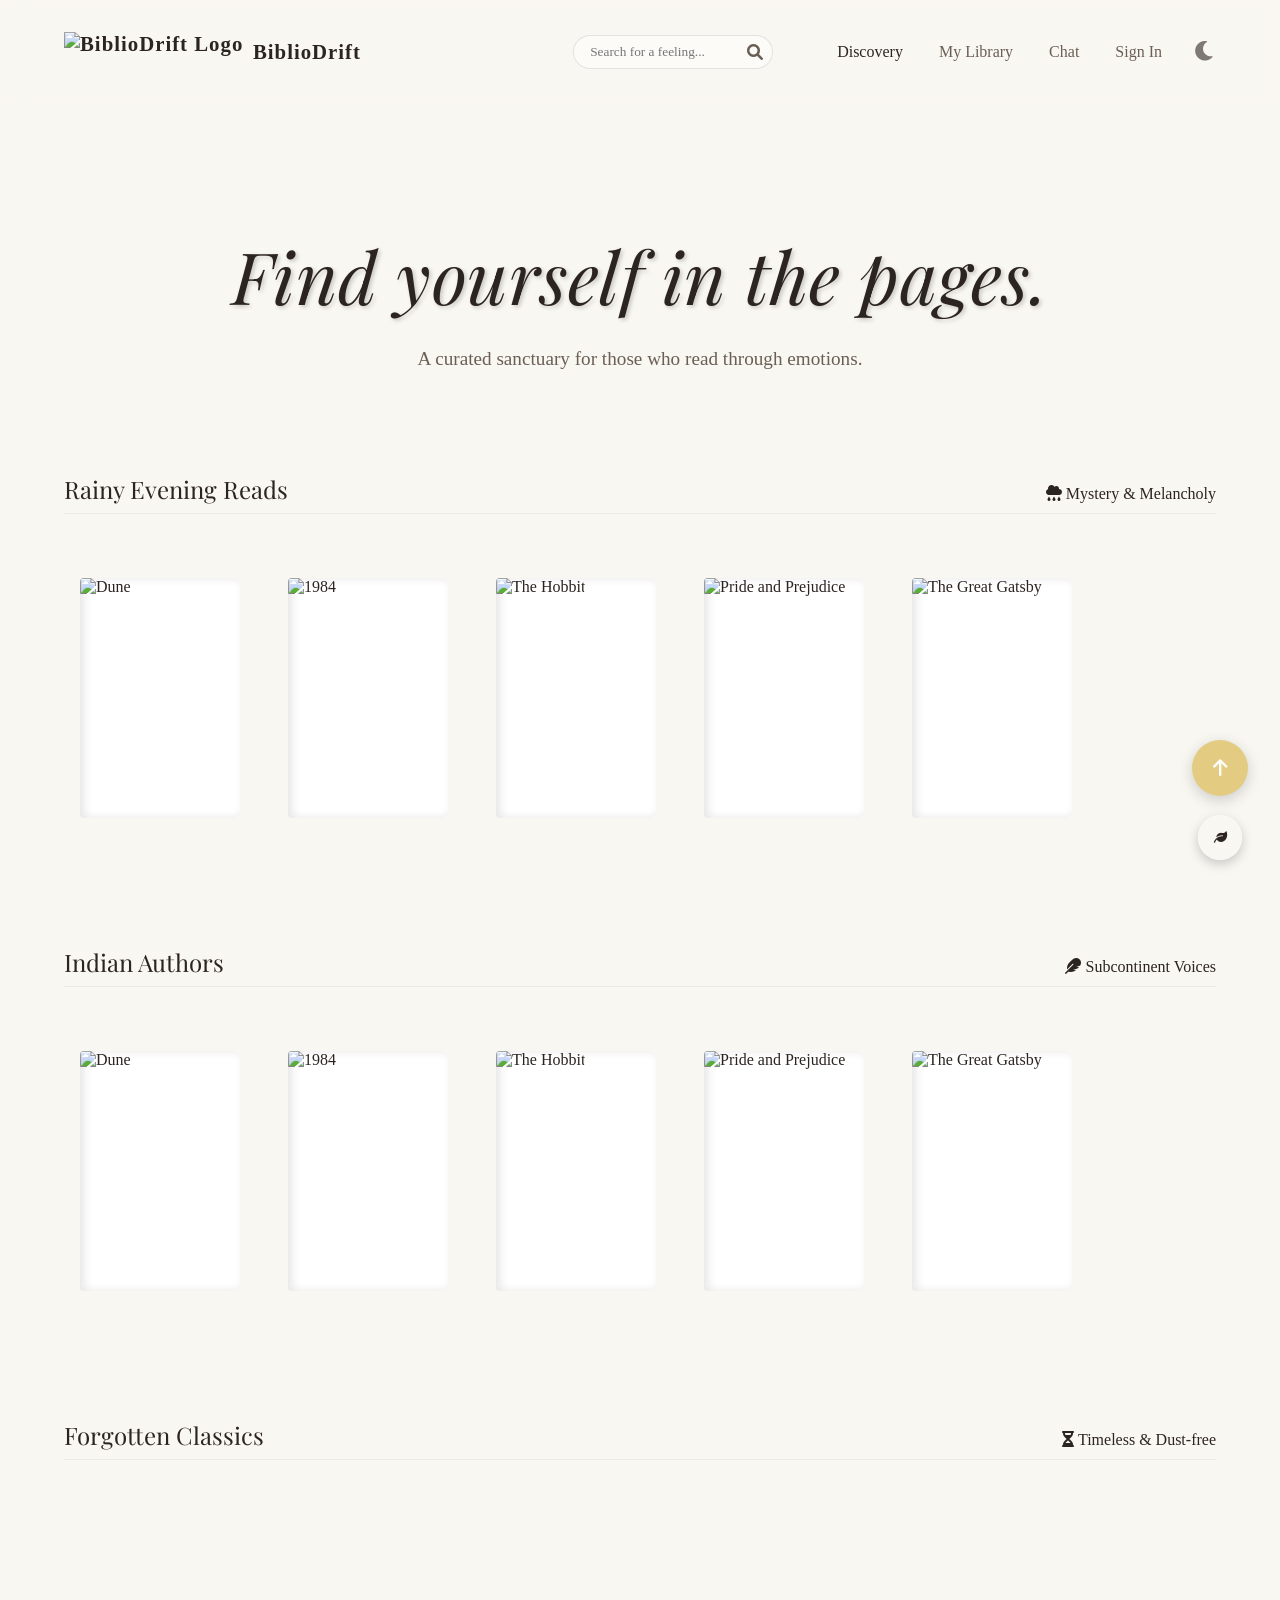
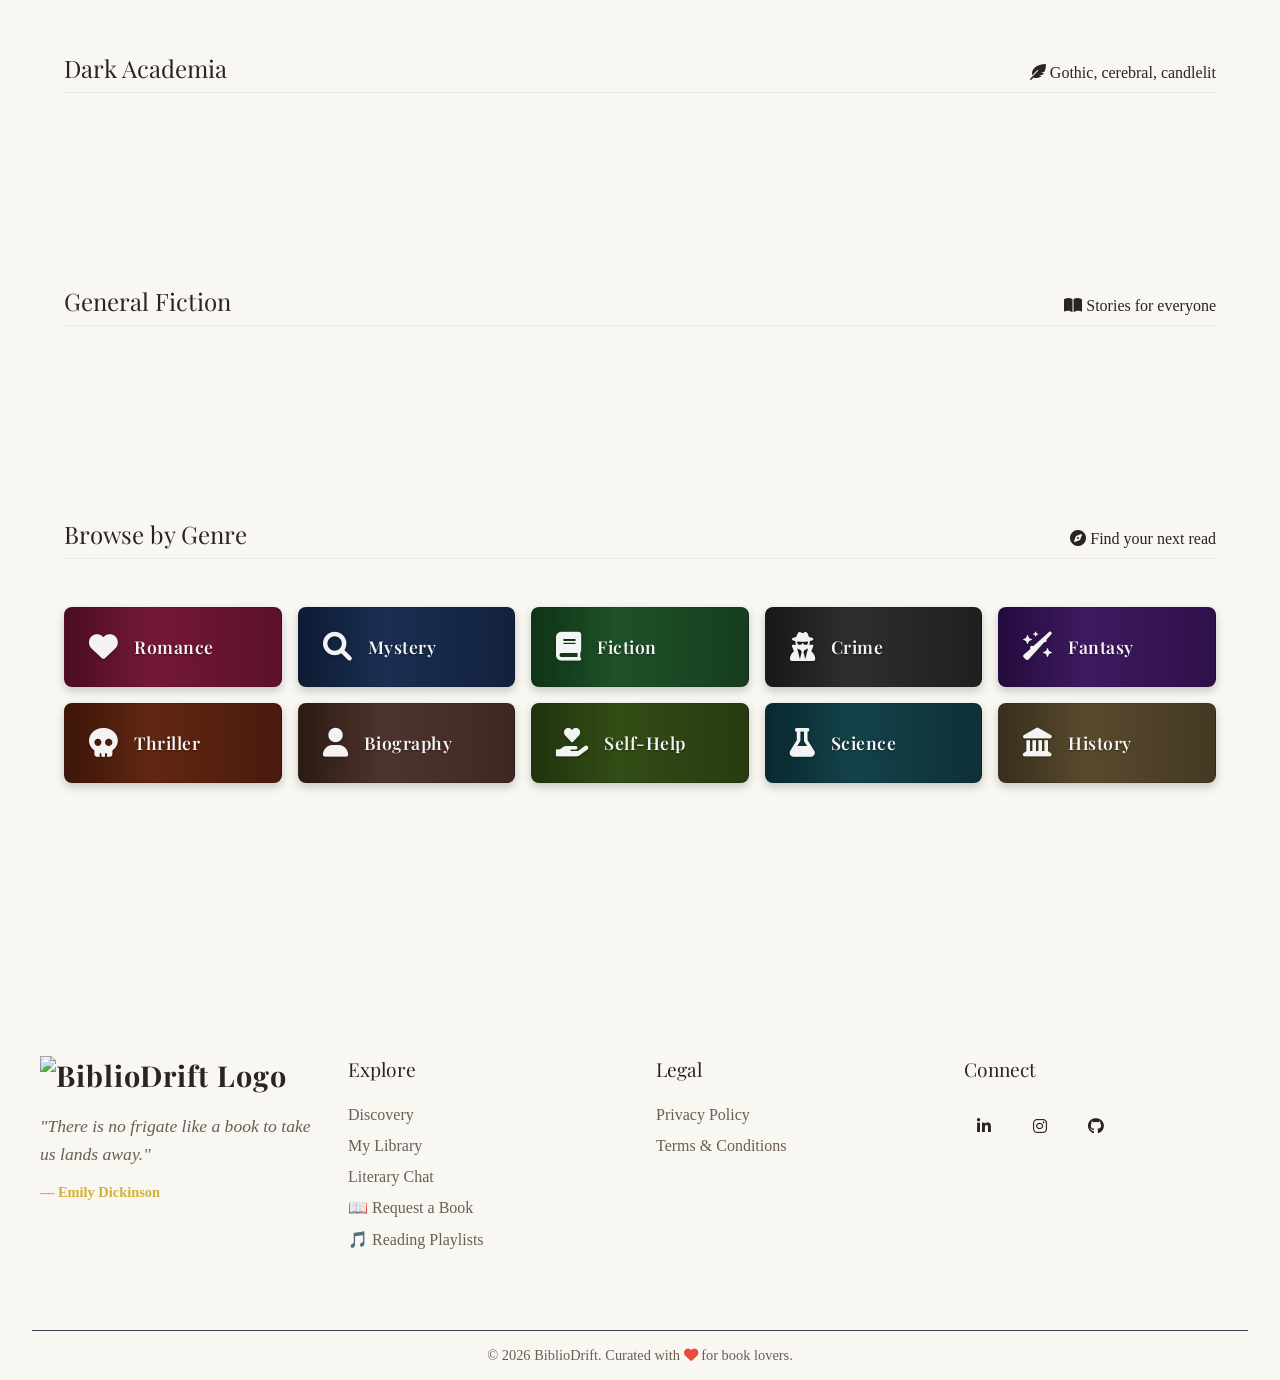
==== commit a0f48171: "feat: add Spotify mood-based reading playlists page" ====
--- a/frontend/pages/index.html
+++ b/frontend/pages/index.html
@@ -5,15 +5,18 @@
   <meta charset="UTF-8" />
   <script>
     (function () {
-        const theme = localStorage.getItem('bibliodrift_theme');
-        if (theme === 'night') {
-            document.documentElement.setAttribute('data-theme', 'night');
-        }
+      const theme = localStorage.getItem('bibliodrift_theme');
+      if (theme === 'night') {
+        document.documentElement.setAttribute('data-theme', 'night');
+      }
     })();
   </script>
   <meta name="viewport" content="width=device-width, initial-scale=1.0" />
+  <!-- Added SEO meta description to improve search engine discoverability and click-through rates -->
+  <meta name="description" content="BiblioDrift — Discover books by mood, track your reading journey, and get AI-powered recommendations." />
   <title>BiblioDrift | Find yourself in the pages</title>
   <link rel="stylesheet" href="../css/style.css" />
+  <link rel="stylesheet" href="../css/keyboard-shortcuts.css" />
 
   <!-- Fonts -->
   <link rel="preconnect" href="https://fonts.googleapis.com" />
@@ -22,16 +25,23 @@
     href="https://fonts.googleapis.com/css2?family=Playfair+Display:ital,wght@0,400;0,600;1,400&family=Georgia&display=swap"
     rel="stylesheet" />
   <link rel="stylesheet" href="https://cdnjs.cloudflare.com/ajax/libs/font-awesome/6.0.0/css/all.min.css" />
-  
+
   <!-- Security: DOMPurify for XSS prevention -->
   <script src="https://cdn.jsdelivr.net/npm/dompurify@3.0.6/dist/purify.min.js"></script>
   <link rel="icon" href="../assets/images/biblioDrift_favicon.png" type="image/png">
+  <!-- PWA -->
+  <link rel="manifest" href="../manifest.json">
+  <meta name="theme-color" content="#2c2420">
+  <meta name="apple-mobile-web-app-capable" content="yes">
+  <meta name="apple-mobile-web-app-status-bar-style" content="black-translucent">
+  <meta name="apple-mobile-web-app-title" content="BiblioDrift">
+  <link rel="apple-touch-icon" href="../assets/images/biblioDrift_favicon.png">
 </head>
 
 <body>
   <header>
     <a href="index.html" class="logo">
-      <img src="../assets/images/biblioDrift_favicon.png" alt="BiblioDrift Logo"> BiblioDrift
+      <img style="height: 40px" src="../assets/images/biblioDrift_favicon.png" alt="BiblioDrift Logo"> BiblioDrift
     </a>
     <div class="header-controls">
       <div class="search-bar">
@@ -103,6 +113,22 @@
         <span><i class="fa-solid fa-hourglass"></i> Timeless & Dust-free</span>
       </div>
       <div class="curated-row" id="row-classics"></div>
+    </section>
+
+    <section class="curated-section">
+      <div class="section-header">
+        <h2>Dark Academia</h2>
+        <span><i class="fa-solid fa-feather-pointed"></i> Gothic, cerebral, candlelit</span>
+      </div>
+      <div class="curated-row" id="row-dark-academia"></div>
+    </section>
+
+    <section class="curated-section">
+      <div class="section-header">
+        <h2>General Fiction</h2>
+        <span><i class="fa-solid fa-book-open"></i> Stories for everyone</span>
+      </div>
+      <div class="curated-row" id="row-fiction"></div>
     </section>
 
     <!-- Genre Grid Section -->
@@ -151,11 +177,17 @@
             <p id="modal-author" class="modal-subtitle">Author Name</p>
             <div class="ai-insight-box">
               <div class="ai-header"><i class="fa-solid fa-wand-magic-sparkles"></i><span>AI Insight</span></div>
-              <p id="modal-summary">Loading thoughts...</p>
+              <div id="modal-summary">
+                <div class="text-skeleton skeleton"></div>
+                <div class="text-skeleton skeleton" style="width: 90%"></div>
+                <div class="text-skeleton skeleton" style="width: 70%"></div>
+              </div>
             </div>
             <div class="modal-actions">
               <button id="modal-add-btn" class="btn-primary"><i class="fa-regular fa-heart"></i> Add to Library</button>
-              <button id="modal-share-btn" class="btn-secondary modal-share-btn"><i class="fa-solid fa-share-nodes"></i> Share</button>
+              <button id="modal-preview-btn" class="btn-preview"><i class="fa-solid fa-book-open"></i> Preview</button>
+              <button id="modal-share-btn" class="btn-secondary modal-share-btn"><i class="fa-solid fa-share-nodes"></i>
+                Share</button>
             </div>
           </div>
         </div>
@@ -163,9 +195,7 @@
     </dialog>
   </main>
 
-  <button id="backToTop" class="btn-icon back-to-top" title="Back to Top">
-    <i class="fa-solid fa-arrow-up"></i>
-  </button>
+
 
 
   <!-- Enhanced Footer -->
@@ -173,7 +203,7 @@
     <div class="footer-container">
       <div class="footer-brand">
         <a href="index.html" class="logo">
-          <img src="../assets/images/biblioDrift_favicon.png" alt="BiblioDrift Logo"> BiblioDrift
+          <img style="height: 40px" src="../assets/images/logo.png" alt="BiblioDrift Logo">
         </a>
         <p class="footer-tagline">"There is no frigate like a book to take us lands away."</p>
         <p class="footer-subtext">&mdash; Emily Dickinson</p>
@@ -184,15 +214,24 @@
           <li><a href="index.html">Discovery</a></li>
           <li><a href="library.html">My Library</a></li>
           <li><a href="chat.html">Literary Chat</a></li>
+           <li><a href="request-book.html">📖 Request a Book</a></li>
+          <li><a href="spotify-playlists.html">🎵 Reading Playlists</a></li>
+        </ul>
+      </div>
+      <div class="footer-legal">
+        <h3>Legal</h3>
+        <ul>
+          <li><a href="privacy-policy.html">Privacy Policy</a></li>
+          <li><a href="terms-and-conditions.html">Terms & Conditions</a></li>
         </ul>
       </div>
       <div class="footer-social">
         <h3>Connect</h3>
         <div class="social-icons">
-          <a href="#" title="LinkedIn"><i class="fab fa-linkedin-in"></i></a>
+          <a href="https://www.linkedin.com/in/devanshi5malhotra/" target="_blank" rel="noopener noreferrer" title="LinkedIn"><i class="fab fa-linkedin-in"></i></a>
           <a href="#" title="Instagram"><i class="fab fa-instagram"></i></a>
-          <a href="https://github.com/devanshi14malhotra/BiblioDrift" target="_blank" rel="noopener noreferrer" title="GitHub"><i
-              class="fa-brands fa-github"></i></a>
+          <a href="https://github.com/devanshi14malhotra/BiblioDrift" target="_blank" rel="noopener noreferrer"
+            title="GitHub"><i class="fa-brands fa-github"></i></a>
         </div>
       </div>
     </div>
@@ -203,26 +242,46 @@
 
   <script src="../js/config.js"></script>
   <script src="../js/app.js"></script>
+  <script src="../js/book-preview.js"></script>
   <script src="../script/header-scroll.js"></script>
-  <script>
-    // Persistent Login Status Check
-    document.addEventListener('DOMContentLoaded', () => {
-      if (localStorage.getItem('isLoggedIn') === 'true') {
-        const link = document.getElementById('navAuthLink');
-        const tooltip = document.getElementById('navAuthTooltip');
-        if (link) {
-          link.innerHTML = '<i class="fa-solid fa-user"></i>';
-          link.href = 'profile.html';
-        }
-        if (tooltip) {
-          tooltip.innerHTML = '<i class="fa-solid fa-id-card"></i> View Profile';
-        }
-      }
-    });
-  </script>
-
-  <!-- Security: Frontend security utilities -->
+
+
+  <!-- Back to Top Button -->
+  <button id="backToTop" class="btn-icon back-to-top" title="Back to Top" onclick="window.scrollTo({top: 0, behavior: 'smooth'});">
+    <i class="fa-solid fa-arrow-up"></i>
+  </button>
+
+  <!-- Ambient Sanctuary UI -->
+  <div class="ambient-sanctuary">
+    <button id="ambientToggle" title="Ambient Sanctuary">
+      <i class="fa-solid fa-leaf"></i>
+    </button>
+    <div id="ambientPanel" class="ambient-panel">
+      <h3 style="color: var(--text-main) !important;">Ambient Sanctuary</h3>
+      <div class="ambient-option">
+        <span style="color: var(--text-main) !important;"><i class="fa-solid fa-cloud-rain"></i> Rainy Evening</span>
+        <label class="switch">
+          <input type="checkbox" id="rainToggle">
+          <span class="slider"></span>
+        </label>
+      </div>
+      <div class="ambient-option">
+        <span style="color: var(--text-main) !important;"><i class="fa-solid fa-fire"></i> Cozy Fireplace</span>
+        <label class="switch">
+          <input type="checkbox" id="fireToggle">
+          <span class="slider"></span>
+        </label>
+      </div>
+      <div class="volume-control">
+        <label for="ambientVolume" style="color: var(--text-main) !important;"><i class="fa-solid fa-volume-high"></i> Volume</label>
+        <input type="range" id="ambientVolume" min="0" max="1" step="0.1" value="0.5" style="width: 100%;">
+      </div>
+    </div>
+  </div>
+
+  <script src="../js/ambient.js"></script>
   <script src="../js/security.js"></script>
+  <script src="../js/pwa.js"></script>
 </body>
 
 </html>
--- a/frontend/css/style.css
+++ b/frontend/css/style.css
@@ -52,6 +52,7 @@
 
 html {
     scroll-behavior: smooth;
+    transition: background-color 0.4s ease, color 0.4s ease;
 }
 
 body {
@@ -61,6 +62,26 @@
     /* Classic serif for books */
     overflow-x: hidden;
     min-height: 100vh;
+    transition: background-color 0.4s ease, color 0.4s ease, border-color 0.4s ease, box-shadow 0.4s ease;
+}
+
+/* Explicit night-mode overrides — bulletproof fallback */
+[data-theme="night"] body,
+html[data-theme="night"],
+html[data-theme="night"] body {
+    background-color: #1e1a18 !important;
+    color: #e0d5cb !important;
+}
+
+[data-theme="night"] header {
+    background: rgba(30, 26, 24, 0.85) !important;
+}
+
+[data-theme="night"] .search-input,
+[data-theme="night"] input {
+    background: rgba(0, 0, 0, 0.2) !important;
+    color: #e0d5cb !important;
+    border-color: rgba(255, 255, 255, 0.1) !important;
 }
 
 /* Global Wooden Scrollbar Styling */
@@ -102,7 +123,7 @@
     z-index: 100;
     background: var(--header-bg);
     backdrop-filter: blur(10px);
-    transition: background 0.5s ease;
+    transition: background-color 0.4s ease, color 0.4s ease, backdrop-filter 0.4s ease;
 }
 
 .header-controls {
@@ -124,7 +145,7 @@
     border-radius: 20px;
     font-family: "Georgia", serif;
     width: 200px;
-    transition: all 0.3s ease;
+    transition: all 0.4s ease;
     outline: none;
     color: var(--text-main);
 }
@@ -769,7 +790,28 @@
 
 /* Utilities */
 .hidden {
-    display: none;
+    display: none !important;
+}
+
+/* --- Constellation View --- */
+.constellation-container {
+    width: 100%;
+    min-height: 600px;
+    margin-top: 2rem;
+    position: relative;
+    border-radius: 12px;
+    overflow: hidden;
+    animation: fadeIn 0.5s ease;
+}
+
+.view-toggles button {
+    cursor: pointer;
+    transition: all 0.3s ease;
+}
+
+.view-toggles .active-view {
+    box-shadow: 0 4px 15px rgba(0, 0, 0, 0.2);
+    transform: scale(1.05);
 }
 
 .fade-in {
@@ -803,41 +845,6 @@
     color: var(--accent-gold);
 }
 
-/* --- Back to Top Button --- */
-.back-to-top {
-    position: fixed;
-    bottom: 2rem;
-    right: 2rem;
-    width: 3rem;
-    height: 3rem;
-    border-radius: 50%;
-    background: var(--header-bg);
-    border: 1px solid var(--glass-border);
-    box-shadow: var(--shadow-soft);
-    display: flex;
-    justify-content: center;
-    align-items: center;
-    z-index: 999;
-    opacity: 1;
-    visibility: visible;
-    transition: all 0.4s ease;
-    backdrop-filter: blur(5px);
-}
-
-.back-to-top.hidden {
-    opacity: 0;
-    visibility: hidden;
-    transform: translateY(20px);
-}
-
-.back-to-top:hover {
-    background: var(--book-bg);
-    transform: translateY(-5px);
-    box-shadow: 0 15px 30px rgba(0, 0, 0, 0.15);
-    color: var(--accent-gold);
-}
-
-/*Footer design */
 
 .footer {
     min-height: 120px;
@@ -1004,14 +1011,22 @@
 
 /* AI Insight Box */
 .ai-insight-box {
-    background: linear-gradient(135deg,
-            rgba(255, 255, 255, 0.4),
-            rgba(255, 255, 255, 0.1));
-    border: 1px solid var(--glass-border);
-    padding: 1.5rem;
-    border-radius: 15px;
-    position: relative;
-    margin-top: 1rem;
+    background: #fdfaf5;
+    border: 1px solid rgba(212, 175, 55, 0.2);
+    border-left: 4px solid var(--accent-gold);
+    padding: 1.2rem 1.5rem;
+    border-radius: 12px;
+    margin-top: 1.5rem;
+    box-shadow: 0 2px 8px rgba(0,0,0,0.03);
+}
+
+#modal-ai-note {
+    font-family: "Georgia", serif;
+    font-style: italic;
+    color: #4a3f35 !important; /* Dark brown for high contrast */
+    line-height: 1.6;
+    font-size: 1.05rem;
+    display: block;
 }
 
 [data-theme="night"] .ai-insight-box {
@@ -1492,6 +1507,87 @@
     -webkit-line-clamp: 1;
     -webkit-box-orient: vertical;
     overflow: hidden;
+}
+
+/* Emotion Tags & Mood Filtering */
+.emotion-tags-container {
+    display: flex;
+    flex-wrap: wrap;
+    gap: 8px;
+    margin: 12px 0;
+}
+
+.emotion-tag {
+    background: var(--glass-bg);
+    border: 1px solid var(--glass-border);
+    border-radius: 16px;
+    padding: 4px 12px;
+    font-size: 0.75rem;
+    color: var(--text-main);
+    cursor: pointer;
+    transition: all 0.2s ease;
+    display: flex;
+    align-items: center;
+    gap: 6px;
+}
+
+.emotion-tag:hover {
+    background: rgba(255, 255, 255, 0.1);
+    border-color: var(--accent-gold);
+}
+
+.emotion-tag.active {
+    background: var(--accent-gold);
+    color: #000;
+    border-color: var(--accent-gold);
+}
+
+.mood-selector-modal {
+    margin-top: 16px;
+    padding: 16px;
+    background: rgba(0, 0, 0, 0.2);
+    border-radius: 12px;
+    border: 1px solid var(--glass-border);
+}
+
+.mood-selector-title {
+    font-family: 'Playfair Display', serif;
+    font-size: 1rem;
+    margin-bottom: 12px;
+    color: var(--accent-gold);
+}
+
+.mood-grid {
+    display: grid;
+    grid-template-columns: repeat(auto-fill, minmax(100px, 1fr));
+    gap: 10px;
+}
+
+.mood-item {
+    padding: 8px;
+    border-radius: 8px;
+    background: var(--glass-bg);
+    border: 1px solid var(--glass-border);
+    text-align: center;
+    cursor: pointer;
+    transition: transform 0.2s;
+}
+
+.mood-item:hover {
+    transform: scale(1.05);
+    border-color: var(--accent-gold);
+}
+
+.mood-item i {
+    display: block;
+    font-size: 1.2rem;
+    margin-bottom: 4px;
+}
+
+.mood-item span {
+    font-size: 0.7rem;
+    text-transform: uppercase;
+    letter-spacing: 0.5px;
 }
 
 /* Typing Indicator */
@@ -2369,10 +2465,11 @@
 
 .modal-close-btn {
     position: absolute;
-    top: 1.5rem;
-    right: 1.5rem;
-    width: 44px;
-    height: 44px;
+    top: 10px;
+    right: 10px;
+    width: 36px;
+    height: 36px;
+    font-size: 1rem;
     border-radius: 50%;
     background: var(--glass-bg);
     border: 1px solid var(--glass-border);
@@ -3091,6 +3188,54 @@
     color: var(--text-muted);
 }
 
+.reading-stats-dashboard {
+    width: 100%;
+    max-width: 800px;
+    display: flex;
+    flex-direction: column;
+    gap: 1.5rem;
+}
+
+.progress-breakdown {
+    text-align: left;
+    padding: 1.5rem;
+}
+
+.progress-title {
+    font-size: 1.2rem !important;
+    margin-bottom: 1rem !important;
+    color: var(--text-main) !important;
+    text-align: left;
+    font-family: "Playfair Display", serif;
+}
+
+.progress-bar-container {
+    display: flex;
+    height: 12px;
+    border-radius: 6px;
+    overflow: hidden;
+    background: rgba(0,0,0,0.1);
+    margin-bottom: 1rem;
+}
+
+.progress-segment {
+    transition: width 1s ease-out;
+}
+.progress-segment.finished { background: var(--accent-gold); }
+.progress-segment.current { background: var(--wood-light); }
+.progress-segment.want { background: var(--text-muted); opacity: 0.7; }
+
+.progress-legend {
+    display: flex;
+    justify-content: space-between;
+    font-size: 0.85rem;
+    color: var(--text-muted);
+}
+
+.legend-finished { color: var(--accent-gold); font-size: 0.6rem; margin-right: 4px; }
+.legend-current { color: var(--wood-light); font-size: 0.6rem; margin-right: 4px; }
+.legend-want { color: var(--text-muted); opacity: 0.7; font-size: 0.6rem; margin-right: 4px; }
+
 .profile-content {
     max-width: 1200px;
     margin: 0 auto;
@@ -3151,2762 +3296,6 @@
 
     .profile-actions {
         justify-content: center;
-    }
-}
-
-/* --- MERGED MAIN --- */
-:root {
-    /* Day Theme (Default) */
-    --bg-color: #f9f7f2;
-    --header-bg: rgba(249, 247, 242, 0.8);
-    --text-main: #2c2420;
-    --text-muted: #6b5e55;
-    --accent-gold: #d4af37;
-    --wood-dark: #5d4037;
-    --wood-light: #8d6e63;
-    --glass-bg: rgba(255, 255, 255, 0.1);
-    --glass-border: rgba(255, 255, 255, 0.2);
-    --shadow-soft: 0 10px 30px rgba(0, 0, 0, 0.05);
-    --input-bg: rgba(255, 255, 255, 0.5);
-    --input-border: rgba(0, 0, 0, 0.1);
-    --book-bg: #fff;
-    --paper-color: #fffdf9;
-
-    /* Vibe Colors */
-    --vibe-mystery: #78909c;
-    --vibe-romance: #ef9a9a;
-    --vibe-classic: #a1887f;
-
-    /* Dimensions */
-    --book-width: 160px;
-    --book-height: 240px;
-    --book-thick: 40px;
-}
-
-[data-theme="night"] {
-    /* Night Theme (Dark Wood) */
-    --bg-color: #1e1a18;
-    --header-bg: rgba(30, 26, 24, 0.85);
-    --text-main: #e0d5cb;
-    --text-muted: #a89a8e;
-    --accent-gold: #fccb4e;
-    --wood-dark: #3e2723;
-    --wood-light: #5d4037;
-    --glass-bg: rgba(0, 0, 0, 0.3);
-    --glass-border: rgba(255, 255, 255, 0.05);
-    --shadow-soft: 0 10px 40px rgba(0, 0, 0, 0.4);
-    --input-bg: rgba(0, 0, 0, 0.2);
-    --input-border: rgba(255, 255, 255, 0.1);
-    --book-bg: #2c2420;
-    --paper-color: #e0d5cb;
-}
-
-* {
-    box-sizing: border-box;
-    margin: 0;
-    padding: 0;
-}
-
-html {
-    scroll-behavior: smooth;
-}
-
-body {
-    background-color: var(--bg-color);
-    color: var(--text-main);
-    font-family: "Georgia", serif;
-    /* Classic serif for books */
-    overflow-x: hidden;
-    min-height: 100vh;
-}
-
-/* Global Wooden Scrollbar Styling */
-::-webkit-scrollbar {
-    width: 12px;
-}
-
-::-webkit-scrollbar-track {
-    background: var(--bg-color);
-}
-
-::-webkit-scrollbar-thumb {
-    background: linear-gradient(180deg, var(--wood-dark), var(--wood-light));
-    border-radius: 6px;
-    border: 2px solid var(--bg-color);
-}
-
-::-webkit-scrollbar-thumb:hover {
-    background: linear-gradient(180deg, var(--wood-light), var(--wood-dark));
-    box-shadow: inset 0 0 6px rgba(0, 0, 0, 0.3);
-}
-
-h1,
-h2,
-h3 {
-    font-weight: normal;
-    font-family: "Playfair Display", serif;
-    /* Elegant headings */
-}
-
-/* --- Layout --- */
-header {
-    padding: 2rem 4rem;
-    display: flex;
-    justify-content: space-between;
-    align-items: center;
-    position: sticky;
-    top: 0;
-    z-index: 100;
-    background: var(--header-bg);
-    backdrop-filter: blur(10px);
-    transition: background 0.5s ease;
-}
-
-.header-controls {
-    display: flex;
-    align-items: center;
-    gap: 2rem;
-}
-
-.search-bar {
-    position: relative;
-    display: flex;
-    align-items: center;
-}
-
-.search-input {
-    background: var(--input-bg);
-    border: 1px solid var(--input-border);
-    padding: 0.5rem 1rem;
-    border-radius: 20px;
-    font-family: "Georgia", serif;
-    width: 200px;
-    transition: all 0.3s ease;
-    outline: none;
-    color: var(--text-main);
-}
-
-.search-input:focus {
-    background: var(--book-bg);
-    width: 300px;
-    box-shadow: var(--shadow-soft);
-}
-
-.search-icon {
-    position: absolute;
-    right: 10px;
-    color: var(--text-muted);
-    cursor: pointer;
-    transition: color 0.3s ease;
-}
-
-.search-icon:hover {
-    color: var(--text-main);
-}
-
-.logo {
-    font-size: 1.5rem;
-    letter-spacing: 1px;
-    color: var(--text-main);
-    text-decoration: none;
-    display: flex;
-    align-items: center;
-    gap: 0.5rem;
-}
-
-.nav-links a {
-    text-decoration: none;
-    color: var(--text-muted);
-    margin-left: 2rem;
-    transition: color 0.3s ease;
-}
-
-.nav-links a:hover,
-.nav-links a.active {
-    color: var(--text-main);
-}
-
-/* === ANIMATED HOVER TOOLTIPS FOR NAVIGATION (NEW) === */
-.tooltip {
-    position: relative;
-    display: inline-block;
-}
-
-.tooltip-text {
-    position: absolute;
-    left: 50%;
-    bottom: calc(100% + 8px);
-    transform: translateX(-50%) scale(0.95) translateY(6px);
-    padding: 10px 14px;
-    background: #fffaf3;
-    color: #2b2b2b;
-    font-size: 13px;
-    font-weight: 500;
-    white-space: nowrap;
-    border-radius: 10px;
-    box-shadow: 0 8px 20px rgba(0, 0, 0, 0.15);
-    border: 1px solid rgba(0, 0, 0, 0.08);
-    opacity: 0;
-    visibility: hidden;
-    pointer-events: none;
-    transition: all 0.25s ease;
-    z-index: 9999;
-}
-
-.tooltip-text::after {
-    content: "";
-    position: absolute;
-    top: 100%;
-    left: 50%;
-    transform: translateX(-50%) rotate(45deg);
-    width: 12px;
-    height: 12px;
-    background: #fffaf3;
-    border-left: 1px solid rgba(0, 0, 0, 0.08);
-    border-bottom: 1px solid rgba(0, 0, 0, 0.08);
-}
-
-.tooltip:hover .tooltip-text {
-    opacity: 1;
-    visibility: visible;
-    transform: translateX(-40%) scale(1) translateY(0);
-}
-
-.tooltip-text i {
-    margin-right: 5px;
-    color: var(--accent-gold);
-}
-
-main {
-    padding: 2rem 4rem;
-    max-width: 1400px;
-    margin: 0 auto;
-}
-
-/* --- Hero --- */
-.hero {
-    text-align: center;
-    padding: 6rem 1rem;
-    animation: heroFade 1s ease-out;
-}
-
-@keyframes heroFade {
-    from {
-        opacity: 0;
-        transform: translateY(15px);
-    }
-
-    to {
-        opacity: 1;
-        transform: translateY(0);
-    }
-}
-
-.hero h1 {
-    font-size: clamp(2.5rem, 8vw, 4.5rem);
-    margin-bottom: 1.5rem;
-    font-style: italic;
-    line-height: 1.2;
-    letter-spacing: 0.5px;
-    text-shadow: 2px 2px 4px rgba(0, 0, 0, 0.2);
-}
-
-.hero p {
-    color: var(--text-muted);
-    font-size: 1.2rem;
-    line-height: 1.8;
-    max-width: 55ch;
-    margin: 0 auto;
-}
-
-/* --- Curated Tables (Horizontal Scroll) --- */
-.curated-section {
-    margin-bottom: 6rem;
-}
-
-.section-header {
-    margin-bottom: 2rem;
-    border-bottom: 1px solid rgba(0, 0, 0, 0.05);
-    padding-bottom: 0.5rem;
-    display: flex;
-    justify-content: space-between;
-    align-items: baseline;
-}
-
-.curated-row {
-    display: flex;
-    gap: 3rem;
-    padding: 2rem 1rem;
-    overflow-x: visible;
-    /* Allow 3D overflow */
-    perspective: 1000px;
-}
-
-/* --- 3D Book Component --- */
-.book-scene {
-    width: var(--book-width);
-    height: var(--book-height);
-    perspective: 1000px;
-    cursor: pointer;
-    /* Random slight rotation for organic feel - handled in JS usually, but default here */
-}
-
-.book {
-    width: 100%;
-    height: 100%;
-    position: relative;
-    transform-style: preserve-3d;
-    /* Bouncy cozy feel */
-    transform-origin: center center -20px;
-    /* Pivot inside the book */
-    animation: floatIn 0.8s ease-out backwards;
-}
-
-@keyframes floatIn {
-    from {
-        opacity: 0;
-        transform: translateY(50px) scale(0.9);
-    }
-
-    to {
-        opacity: 1;
-        transform: translateY(0) scale(1);
-    }
-}
-
-.book.flipped {
-    transform: rotateY(180deg) scale(1.2) translateZ(50px);
-    /* Expand and bring closer */
-    z-index: 100;
-}
-
-/* Book Faces */
-.book__face {
-    position: absolute;
-    width: 100%;
-    height: 100%;
-    backface-visibility: hidden;
-    /* Hide back when front is clear */
-    border-radius: 4px 8px 8px 4px;
-    box-shadow: 5px 5px 15px rgba(0, 0, 0, 0.15);
-}
-
-.book__face--front {
-    background: var(--book-bg);
-    transform: rotateY(0deg);
-    z-index: 2;
-}
-
-.book__face--front img {
-    width: 100%;
-    height: 100%;
-    object-fit: cover;
-    border-radius: 4px 8px 8px 4px;
-}
-
-.book__face--back {
-    transform: rotateY(180deg);
-    background: var(--paper-color);
-    /* Paper color */
-    padding: 1.5rem;
-    display: flex;
-    flex-direction: column;
-    justify-content: space-between;
-    border: 1px solid var(--glass-border);
-    z-index: 1;
-    color: #2c2420;
-    /* Keep text dark for paper feel even in night mode */
-}
-
-/* The Spine */
-.book__face--spine {
-    position: absolute;
-    width: var(--book-thick);
-    height: 100%;
-    left: 0;
-    top: 0;
-    transform: rotateY(-90deg) translateZ(calc(var(--book-thick) / 2));
-}
-
-/* Improved 3D Box Model */
-/* Re-defining .book for proper thickness volume */
-.book {
-    transform-origin: center center -20px;
-    /* Pivot inside the book */
-}
-
-.book__face--front {
-    transform: translateZ(20px);
-}
-
-.book__face--back {
-    transform: rotateY(180deg) translateZ(20px);
-}
-
-.book__face--spine {
-    width: 40px;
-    height: 100%;
-    background: #333;
-    /* Default spine color */
-    transform: rotateY(-90deg) translateZ(20px);
-    /* Adjust positioning to be flush left of front face */
-    left: -20px;
-    /* Half thickness */
-}
-
-.book__face--right {
-    /* Pages */
-    width: 40px;
-    height: 100%;
-    background: linear-gradient(to right, #fff, #f0f0f0 20%, #fff 40%);
-    transform: rotateY(90deg) translateZ(140px);
-    /* Width - half thickness */
-    left: auto;
-    right: -20px;
-}
-
-/* Hover Effect: Pull out */
-.book-scene:hover .book:not(.flipped) {
-    transform: translateZ(30px) translateY(-10px) rotateY(-10deg);
-}
-
-/* Glassmorphism Overlay (Quick view) */
-.glass-overlay {
-    position: absolute;
-    bottom: 10px;
-    left: 10px;
-    right: 10px;
-    background: rgba(255, 255, 255, 0.7);
-    backdrop-filter: blur(8px);
-    padding: 0.5rem;
-    border-radius: 6px;
-    opacity: 0;
-    transform: translateY(10px);
-    transition: all 0.3s ease;
-    pointer-events: none;
-    /* Let clicks pass to book */
-}
-
-.book-scene:hover .glass-overlay {
-    opacity: 1;
-    transform: translateY(0);
-}
-
-/* Back of book content */
-.handwritten-note {
-    font-family: "Courier New", Courier, monospace;
-    /* Placeholder for handwriting font */
-    color: var(--text-muted);
-    font-size: 0.9rem;
-    line-height: 1.4;
-    background: #fffdc2;
-    padding: 10px;
-    transform: rotate(-2deg);
-    box-shadow: 2px 2px 5px rgba(0, 0, 0, 0.1);
-    margin-bottom: 1rem;
-}
-
-.book-actions {
-    display: flex;
-    gap: 0.5rem;
-}
-
-.btn-icon {
-    border: none;
-    background: none;
-    cursor: pointer;
-    font-size: 1.2rem;
-    opacity: 0.6;
-    transition: opacity 0.2s;
-}
-
-.btn-icon:hover {
-    opacity: 1;
-    transform: scale(1.1);
-}
-
-/* --- Virtual Shelves --- */
-.shelves-container {
-    display: flex;
-    flex-direction: column;
-    gap: 4rem;
-    padding: 2rem 0;
-}
-
-.shelf-row {
-    position: relative;
-    padding: 0 2rem 1.5rem 2rem;
-    /* Realistic Wood Texture Gradient */
-    background:
-        repeating-linear-gradient(90deg,
-            transparent 0,
-            transparent 4px,
-            rgba(0, 0, 0, 0.02) 5px,
-            transparent 10px),
-        linear-gradient(to bottom, #5d4037 0%, #3e2723 100%);
-    border-bottom: 25px solid #281a15;
-    /* Thicker front lip */
-    border-radius: 4px;
-    box-shadow:
-        0 20px 20px -10px rgba(0, 0, 0, 0.3),
-        inset 0 2px 20px rgba(0, 0, 0, 0.2);
-    display: flex;
-    align-items: flex-end;
-    gap: 1.5rem;
-    /* More spacing for expanded books */
-    min-height: 280px;
-}
-
-.shelf-row::after {
-    /* Depth shadow on wall behind books */
-    content: "";
-    position: absolute;
-    bottom: 25px;
-    /* Above bottom lip */
-    left: 0;
-    right: 0;
-    height: 100%;
-    z-index: -1;
-    background: linear-gradient(to bottom,
-            rgba(0, 0, 0, 0.1),
-            rgba(0, 0, 0, 0.4));
-    pointer-events: none;
-}
-
-.shelf-label {
-    position: absolute;
-    top: -20px;
-    left: 0;
-    font-size: 1.2rem;
-    color: var(--wood-light);
-    font-style: italic;
-}
-
-/* --- Mood Analysis Styles --- */
-
-/* Mood Tags on Book Covers */
-.mood-tags {
-    position: absolute;
-    top: 5px;
-    left: 5px;
-    display: flex;
-    flex-direction: column;
-    gap: 2px;
-}
-
-.mood-tag {
-    background: rgba(0, 0, 0, 0.7);
-    color: white;
-    padding: 2px 6px;
-    border-radius: 10px;
-    font-size: 0.7rem;
-    font-weight: bold;
-    text-transform: capitalize;
-}
-
-/* Mood-specific colors */
-.mood-cozy {
-    background: #8d6e63 !important;
-}
-
-.mood-dark {
-    background: #424242 !important;
-}
-
-.mood-mysterious {
-    background: #5e35b1 !important;
-}
-
-.mood-romantic {
-    background: #e91e63 !important;
-}
-
-.mood-adventurous {
-    background: #ff5722 !important;
-}
-
-.mood-melancholy {
-    background: #607d8b !important;
-}
-
-.mood-uplifting {
-    background: #4caf50 !important;
-}
-
-.mood-intense {
-    background: #f44336 !important;
-}
-
-.mood-whimsical {
-    background: #9c27b0 !important;
-}
-
-.mood-thought-provoking {
-    background: #795548 !important;
-}
-
-/* Glass overlay mood tags */
-.glass-mood-tags {
-    margin-top: 0.5rem;
-    display: flex;
-    gap: 0.25rem;
-    flex-wrap: wrap;
-}
-
-.glass-mood-tag {
-    background: rgba(255, 255, 255, 0.3);
-    padding: 1px 4px;
-    border-radius: 8px;
-    font-size: 0.6rem;
-    text-transform: capitalize;
-}
-
-/* Back of book mood analysis */
-.mood-analysis {
-    margin-top: 1rem;
-    padding-top: 0.5rem;
-    border-top: 1px solid rgba(0, 0, 0, 0.1);
-}
-
-.mood-tags-back {
-    display: flex;
-    gap: 0.25rem;
-    flex-wrap: wrap;
-    margin-top: 0.25rem;
-}
-
-.mood-tag-small {
-    background: var(--accent-gold);
-    color: white;
-    padding: 1px 4px;
-    border-radius: 6px;
-    font-size: 0.6rem;
-    text-transform: capitalize;
-}
-
-/* Mood Analysis Modal */
-.mood-modal {
-    position: fixed;
-    top: 0;
-    left: 0;
-    width: 100%;
-    height: 100%;
-    background: rgba(0, 0, 0, 0.7);
-    display: flex;
-    justify-content: center;
-    align-items: center;
-    z-index: 1000;
-    backdrop-filter: blur(5px);
-}
-
-.mood-modal-content {
-    background: var(--book-bg);
-    border-radius: 12px;
-    max-width: 500px;
-    width: 90%;
-    max-height: 80vh;
-    overflow-y: auto;
-    box-shadow: var(--shadow-soft);
-    border: 1px solid var(--glass-border);
-}
-
-.mood-modal-header {
-    padding: 1.5rem;
-    border-bottom: 1px solid var(--glass-border);
-    display: flex;
-    justify-content: space-between;
-    align-items: center;
-}
-
-.mood-modal-header h3 {
-    margin: 0;
-    color: var(--text-main);
-}
-
-.close-modal {
-    background: none;
-    border: none;
-    font-size: 1.5rem;
-    cursor: pointer;
-    color: var(--text-muted);
-    padding: 0;
-    width: 30px;
-    height: 30px;
-    display: flex;
-    align-items: center;
-    justify-content: center;
-}
-
-.close-modal:hover {
-    color: var(--text-main);
-}
-
-.mood-modal-body {
-    padding: 1.5rem;
-}
-
-.mood-section {
-    margin-bottom: 1.5rem;
-}
-
-.mood-section h4 {
-    margin: 0 0 0.5rem 0;
-    color: var(--text-main);
-    font-size: 1rem;
-}
-
-/* Sentiment Bar */
-.sentiment-bar {
-    width: 100%;
-    height: 8px;
-    background: #e0e0e0;
-    border-radius: 4px;
-    overflow: hidden;
-    margin: 0.5rem 0;
-}
-
-.sentiment-fill {
-    height: 100%;
-    background: linear-gradient(to right, #f44336, #ff9800, #4caf50);
-    transition: width 0.3s ease;
-}
-
-/* Large mood tags in modal */
-.mood-tags-large {
-    display: flex;
-    gap: 0.5rem;
-    flex-wrap: wrap;
-}
-
-.mood-tag-large {
-    padding: 0.5rem 1rem;
-    border-radius: 20px;
-    font-size: 0.9rem;
-    font-weight: bold;
-    color: white;
-    text-transform: capitalize;
-}
-
-/* Vibe quote styling */
-.vibe-quote {
-    background: var(--paper-color);
-    padding: 1rem;
-    border-radius: 8px;
-    font-style: italic;
-    color: #2c2420;
-    border-left: 4px solid var(--accent-gold);
-    margin: 0.5rem 0;
-}
-
-/* Mood button in book actions */
-.mood-btn {
-    color: var(--accent-gold) !important;
-}
-
-.mood-btn:hover {
-    color: var(--wood-dark) !important;
-    transform: scale(1.1);
-}
-
-/* Responsive mood modal */
-@media (max-width: 768px) {
-    .mood-modal-content {
-        width: 95%;
-        margin: 1rem;
-    }
-
-    .mood-tags-large {
-        flex-direction: column;
-    }
-
-    .mood-tag-large {
-        text-align: center;
-    }
-}
-
-/* Utilities */
-.hidden {
-    display: none;
-}
-
-.fade-in {
-    animation: fadeIn 1s ease;
-}
-
-@keyframes fadeIn {
-    from {
-        opacity: 0;
-        transform: translateY(10px);
-    }
-
-    to {
-        opacity: 1;
-        transform: translateY(0);
-    }
-}
-
-/* Theme Toggle Button Enhancement */
-#themeToggle {
-    font-size: 1.4rem;
-    color: var(--text-main);
-    cursor: pointer;
-    transition:
-        transform 0.3s ease,
-        color 0.3s ease;
-}
-
-#themeToggle:hover {
-    transform: rotate(15deg) scale(1.1);
-    color: var(--accent-gold);
-}
-
-/* --- Back to Top Button --- */
-.back-to-top {
-    position: fixed;
-    bottom: 2rem;
-    right: 2rem;
-    width: 3rem;
-    height: 3rem;
-    border-radius: 50%;
-    background: var(--header-bg);
-    border: 1px solid var(--glass-border);
-    box-shadow: var(--shadow-soft);
-    display: flex;
-    justify-content: center;
-    align-items: center;
-    z-index: 999;
-    opacity: 1;
-    visibility: visible;
-    transition: all 0.4s ease;
-    backdrop-filter: blur(5px);
-}
-
-.back-to-top.hidden {
-    opacity: 0;
-    visibility: hidden;
-    transform: translateY(20px);
-}
-
-.back-to-top:hover {
-    background: var(--book-bg);
-    transform: translateY(-5px);
-    box-shadow: 0 15px 30px rgba(0, 0, 0, 0.15);
-    color: var(--accent-gold);
-}
-
-/*Footer design */
-
-.footer {
-    min-height: 120px;
-    width: 100%;
-    background-color: #222;
-    display: flex;
-    flex-direction: column;
-    justify-content: center;
-    align-items: center;
-    gap: 1.2rem;
-    padding: 2rem 0;
-    margin-top: 4rem;
-}
-
-.social_icons {
-    display: flex;
-    gap: 2rem;
-    z-index: 999;
-}
-
-.social_icons a {
-    color: var(--accent-gold);
-    font-size: 2rem;
-    transition:
-        transform 0.3s ease,
-        color 0.3s ease;
-    text-decoration: none;
-}
-
-.social_icons a:hover {
-    color: white;
-    transform: translateY(-5px);
-}
-
-.reading-progress {
-    margin-top: 0.75rem;
-    opacity: 0.85;
-}
-
-.progress-slider {
-    width: 100%;
-    accent-color: var(--accent-gold);
-}
-
-.reading-progress small {
-    font-size: 0.7rem;
-    opacity: 0.7;
-}
-
-/* --- Glass Modal --- */
-.glass-modal {
-    margin: auto;
-    width: 90%;
-    max-width: 900px;
-    background: transparent;
-    border: none;
-    padding: 0;
-    overflow: visible;
-}
-
-.glass-modal::backdrop {
-    background: rgba(0, 0, 0, 0.4);
-    backdrop-filter: blur(5px);
-}
-
-.modal-content {
-    background: rgba(255, 255, 255, 0.65);
-    backdrop-filter: blur(20px);
-    -webkit-backdrop-filter: blur(20px);
-    border: 1px solid var(--glass-border);
-    border-radius: 20px;
-    box-shadow: 0 25px 50px -12px rgba(0, 0, 0, 0.25);
-    padding: 2.5rem;
-    position: relative;
-    overflow: hidden;
-    animation: modalIn 0.4s cubic-bezier(0.175, 0.885, 0.32, 1.275);
-}
-
-[data-theme="night"] .modal-content {
-    background: rgba(30, 26, 24, 0.8);
-    border: 1px solid rgba(255, 255, 255, 0.1);
-}
-
-@keyframes modalIn {
-    from {
-        opacity: 0;
-        transform: scale(0.9) translateY(20px);
-    }
-
-    to {
-        opacity: 1;
-        transform: scale(1) translateY(0);
-    }
-}
-
-.close-modal-btn {
-    position: absolute;
-    top: 1.5rem;
-    right: 1.5rem;
-    background: var(--glass-bg);
-    border: none;
-    width: 2.5rem;
-    height: 2.5rem;
-    border-radius: 50%;
-    cursor: pointer;
-    font-size: 1.2rem;
-    color: var(--text-muted);
-    transition: all 0.2s;
-    display: flex;
-    justify-content: center;
-    align-items: center;
-    z-index: 10;
-}
-
-.close-modal-btn:hover {
-    background: var(--accent-gold);
-    color: #fff;
-    transform: rotate(90deg);
-}
-
-.modal-body {
-    display: grid;
-    grid-template-columns: 300px 1fr;
-    gap: 3rem;
-}
-
-.modal-media {
-    display: flex;
-    justify-content: center;
-    align-items: center;
-}
-
-.modal-media img {
-    width: 100%;
-    height: auto;
-    border-radius: 12px;
-    box-shadow: 10px 10px 30px rgba(0, 0, 0, 0.2);
-    transform: rotate(-3deg);
-    transition: transform 0.3s;
-}
-
-.modal-media img:hover {
-    transform: rotate(0) scale(1.02);
-}
-
-.modal-info {
-    display: flex;
-    flex-direction: column;
-    gap: 1.5rem;
-}
-
-.modal-info h2 {
-    font-size: 2.5rem;
-    line-height: 1.2;
-    margin-bottom: 0;
-}
-
-.modal-subtitle {
-    font-size: 1.2rem;
-    color: var(--text-muted);
-    font-style: italic;
-    margin-top: -1rem;
-}
-
-/* AI Insight Box */
-.ai-insight-box {
-    background: linear-gradient(135deg,
-            rgba(255, 255, 255, 0.4),
-            rgba(255, 255, 255, 0.1));
-    border: 1px solid var(--glass-border);
-    padding: 1.5rem;
-    border-radius: 15px;
-    position: relative;
-    margin-top: 1rem;
-}
-
-[data-theme="night"] .ai-insight-box {
-    background: linear-gradient(135deg,
-            rgba(255, 255, 255, 0.05),
-            rgba(0, 0, 0, 0.2));
-}
-
-.ai-insight-box::before {
-    content: "";
-    position: absolute;
-    top: 0;
-    left: 0;
-    right: 0;
-    height: 2px;
-    background: linear-gradient(90deg,
-            transparent,
-            var(--accent-gold),
-            transparent);
-    opacity: 0.5;
-}
-
-.ai-header {
-    display: flex;
-    align-items: center;
-    gap: 0.8rem;
-    font-family: "Courier New", monospace;
-    /* Tech feel */
-    font-weight: bold;
-    color: var(--accent-gold);
-    margin-bottom: 1rem;
-    text-transform: uppercase;
-    letter-spacing: 1px;
-    font-size: 0.9rem;
-}
-
-#modal-summary {
-    line-height: 1.6;
-    color: var(--text-main);
-}
-
-.modal-actions {
-    margin-top: auto;
-    display: flex;
-    gap: 1rem;
-}
-
-.btn-primary {
-    background: var(--text-main);
-    color: var(--bg-color);
-    border: none;
-    padding: 1rem 2rem;
-    border-radius: 30px;
-    font-family: "Georgia", serif;
-    font-size: 1.1rem;
-    cursor: pointer;
-    transition: all 0.3s;
-    display: flex;
-    align-items: center;
-    gap: 0.8rem;
-}
-
-.btn-primary:hover {
-    background: var(--accent-gold);
-    color: #fff;
-    transform: translateY(-2px);
-    box-shadow: 0 5px 15px rgba(0, 0, 0, 0.1);
-}
-
-/* Responsive Modal */
-@media (max-width: 768px) {
-    .modal-body {
-        grid-template-columns: 1fr;
-    }
-
-    .modal-media img {
-        max-width: 200px;
-        transform: rotate(0);
-    }
-
-    .modal-content {
-        padding: 1.5rem;
-    }
-}
-
-/* ===== CHAT INTERFACE STYLES ===== */
-
-.chat-container {
-    max-width: 900px;
-    margin: 0 auto;
-    height: calc(100vh - 80px);
-    display: flex;
-    flex-direction: column;
-    background: var(--glass-bg);
-    backdrop-filter: blur(20px);
-    border: 1px solid var(--glass-border);
-    border-radius: 20px;
-    overflow: hidden;
-    box-shadow: var(--shadow-soft);
-}
-
-.chat-header {
-    padding: 20px 25px;
-    background: var(--glass-bg);
-    border-bottom: 1px solid var(--glass-border);
-    display: flex;
-    justify-content: space-between;
-    align-items: center;
-}
-
-.bookseller-info {
-    display: flex;
-    align-items: center;
-    gap: 15px;
-}
-
-.bookseller-avatar {
-    width: 50px;
-    height: 50px;
-    background: var(--accent-gold);
-    border-radius: 50%;
-    display: flex;
-    align-items: center;
-    justify-content: center;
-    color: var(--wood-dark);
-    font-size: 20px;
-    box-shadow: 0 4px 15px rgba(212, 175, 55, 0.3);
-}
-
-.bookseller-details h2 {
-    font-family: 'Playfair Display', serif;
-    color: var(--text-main);
-    font-size: 1.4rem;
-    margin-bottom: 4px;
-}
-
-.status {
-    display: flex;
-    align-items: center;
-    gap: 8px;
-    color: var(--text-muted);
-    font-size: 0.9rem;
-}
-
-.status-dot {
-    width: 8px;
-    height: 8px;
-    background: #4caf50;
-    border-radius: 50%;
-    animation: pulse 2s infinite;
-}
-
-@keyframes pulse {
-
-    0%,
-    100% {
-        opacity: 1;
-    }
-
-    50% {
-        opacity: 0.5;
-    }
-}
-
-.chat-actions {
-    display: flex;
-    gap: 10px;
-}
-
-.action-btn {
-    width: 40px;
-    height: 40px;
-    background: var(--glass-bg);
-    border: 1px solid var(--glass-border);
-    border-radius: 10px;
-    color: var(--text-muted);
-    cursor: pointer;
-    transition: all 0.3s ease;
-    display: flex;
-    align-items: center;
-    justify-content: center;
-}
-
-.action-btn:hover {
-    background: var(--accent-gold);
-    color: var(--wood-dark);
-    transform: translateY(-2px);
-}
-
-.chat-messages {
-    flex: 1;
-    overflow-y: auto;
-    padding: 20px 25px;
-    display: flex;
-    flex-direction: column;
-    gap: 20px;
-}
-
-.message {
-    display: flex;
-    gap: 12px;
-    max-width: 80%;
-}
-
-.message.user-message {
-    align-self: flex-end;
-    flex-direction: row-reverse;
-}
-
-.message-avatar {
-    width: 35px;
-    height: 35px;
-    border-radius: 50%;
-    display: flex;
-    align-items: center;
-    justify-content: center;
-    font-size: 14px;
-    flex-shrink: 0;
-}
-
-.bookseller-message .message-avatar {
-    background: var(--accent-gold);
-    color: var(--wood-dark);
-}
-
-.user-message .message-avatar {
-    background: var(--wood-light);
-    color: var(--paper-color);
-}
-
-.message-content {
-    flex: 1;
-}
-
-.message-bubble {
-    background: var(--glass-bg);
-    border: 1px solid var(--glass-border);
-    border-radius: 18px;
-    padding: 15px 18px;
-    backdrop-filter: blur(10px);
-    box-shadow: 0 4px 15px rgba(0, 0, 0, 0.1);
-}
-
-.user-message .message-bubble {
-    background: var(--accent-gold);
-    color: var(--wood-dark);
-    border-color: var(--accent-gold);
-}
-
-.message-bubble p {
-    margin-bottom: 8px;
-    line-height: 1.5;
-    color: var(--text-main);
-}
-
-.user-message .message-bubble p {
-    color: var(--wood-dark);
-}
-
-.message-bubble p:last-child {
-    margin-bottom: 0;
-}
-
-.message-time {
-    font-size: 0.75rem;
-    color: var(--text-muted);
-    margin-top: 5px;
-    text-align: left;
-}
-
-.user-message .message-time {
-    text-align: right;
-}
-
-.quick-suggestions {
-    padding: 15px 25px;
-    border-top: 1px solid var(--glass-border);
-    background: var(--glass-bg);
-}
-
-.suggestions-header {
-    font-size: 0.9rem;
-    color: var(--text-muted);
-    margin-bottom: 12px;
-}
-
-.suggestions-list {
-    display: flex;
-    gap: 10px;
-    flex-wrap: wrap;
-}
-
-.suggestion-btn {
-    background: var(--glass-bg);
-    border: 1px solid var(--glass-border);
-    border-radius: 20px;
-    padding: 8px 15px;
-    color: var(--text-main);
-    cursor: pointer;
-    transition: all 0.3s ease;
-    font-size: 0.85rem;
-    display: flex;
-    align-items: center;
-    gap: 6px;
-    backdrop-filter: blur(10px);
-}
-
-.suggestion-btn:hover {
-    background: var(--accent-gold);
-    color: var(--wood-dark);
-    transform: translateY(-2px);
-    box-shadow: 0 4px 15px rgba(212, 175, 55, 0.3);
-}
-
-.chat-input-container {
-    padding: 20px 25px;
-    border-top: 1px solid var(--glass-border);
-    background: var(--glass-bg);
-}
-
-.chat-input-wrapper {
-    display: flex;
-    gap: 12px;
-    align-items: flex-end;
-    background: var(--input-bg);
-    border: 1px solid var(--input-border);
-    border-radius: 20px;
-    padding: 12px 15px;
-    backdrop-filter: blur(10px);
-}
-
-#chatInput {
-    flex: 1;
-    background: transparent;
-    border: none;
-    outline: none;
-    color: var(--text-main);
-    font-size: 1rem;
-    line-height: 1.4;
-    resize: none;
-    min-height: 24px;
-    max-height: 120px;
-    font-family: inherit;
-}
-
-#chatInput::placeholder {
-    color: var(--text-muted);
-}
-
-.send-btn {
-    width: 40px;
-    height: 40px;
-    background: var(--accent-gold);
-    border: none;
-    border-radius: 50%;
-    color: var(--wood-dark);
-    cursor: pointer;
-    transition: all 0.3s ease;
-    display: flex;
-    align-items: center;
-    justify-content: center;
-    flex-shrink: 0;
-}
-
-.send-btn:hover {
-    transform: scale(1.1);
-    box-shadow: 0 4px 15px rgba(212, 175, 55, 0.4);
-}
-
-.send-btn:disabled {
-    opacity: 0.5;
-    cursor: not-allowed;
-    transform: none;
-}
-
-.input-hint {
-    margin-top: 8px;
-    font-size: 0.8rem;
-    color: var(--text-muted);
-    display: flex;
-    align-items: center;
-    gap: 6px;
-}
-
-/* Book Recommendations in Chat */
-.book-recommendation {
-    margin: 15px 0;
-    padding: 15px;
-    background: var(--glass-bg);
-    border: 1px solid var(--glass-border);
-    border-radius: 12px;
-    backdrop-filter: blur(10px);
-}
-
-.book-rec-header {
-    display: flex;
-    justify-content: space-between;
-    align-items: center;
-    margin-bottom: 12px;
-}
-
-.book-rec-title {
-    font-weight: 600;
-    color: var(--text-main);
-    font-size: 0.95rem;
-}
-
-.book-rec-count {
-    font-size: 0.8rem;
-    color: var(--text-muted);
-    background: var(--glass-bg);
-    padding: 4px 8px;
-    border-radius: 10px;
-}
-
-.book-rec-grid {
-    display: grid;
-    grid-template-columns: repeat(auto-fill, minmax(120px, 1fr));
-    gap: 12px;
-}
-
-.book-rec-item {
-    background: var(--glass-bg);
-    border: 1px solid var(--glass-border);
-    border-radius: 8px;
-    padding: 10px;
-    text-align: center;
-    cursor: pointer;
-    transition: all 0.3s ease;
-    backdrop-filter: blur(5px);
-}
-
-.book-rec-item:hover {
-    transform: translateY(-3px);
-    box-shadow: 0 6px 20px rgba(0, 0, 0, 0.15);
-    border-color: var(--accent-gold);
-}
-
-.book-rec-cover {
-    width: 60px;
-    height: 90px;
-    background: var(--book-bg);
-    border-radius: 4px;
-    margin: 0 auto 8px;
-    display: flex;
-    align-items: center;
-    justify-content: center;
-    overflow: hidden;
-    box-shadow: 0 2px 8px rgba(0, 0, 0, 0.1);
-}
-
-.book-rec-cover img {
-    width: 100%;
-    height: 100%;
-    object-fit: cover;
-}
-
-.book-rec-cover i {
-    font-size: 24px;
-    color: var(--text-muted);
-}
-
-.book-rec-info h4 {
-    font-size: 0.8rem;
-    color: var(--text-main);
-    margin-bottom: 4px;
-    line-height: 1.2;
-    display: -webkit-box;
-    -webkit-line-clamp: 2;
-    -webkit-box-orient: vertical;
-    overflow: hidden;
-}
-
-.book-rec-info p {
-    font-size: 0.7rem;
-    color: var(--text-muted);
-    display: -webkit-box;
-    -webkit-line-clamp: 1;
-    -webkit-box-orient: vertical;
-    overflow: hidden;
-}
-
-/* Typing Indicator */
-.typing-indicator {
-    display: flex;
-    align-items: center;
-    gap: 12px;
-    max-width: 80%;
-}
-
-.typing-indicator .message-avatar {
-    width: 35px;
-    height: 35px;
-    background: var(--accent-gold);
-    color: var(--wood-dark);
-    border-radius: 50%;
-    display: flex;
-    align-items: center;
-    justify-content: center;
-    font-size: 14px;
-}
-
-.typing-bubble {
-    background: var(--glass-bg);
-    border: 1px solid var(--glass-border);
-    border-radius: 18px;
-    padding: 15px 18px;
-    backdrop-filter: blur(10px);
-    display: flex;
-    align-items: center;
-    gap: 4px;
-}
-
-.typing-dot {
-    width: 8px;
-    height: 8px;
-    background: var(--text-muted);
-    border-radius: 50%;
-    animation: typing 1.4s infinite ease-in-out;
-}
-
-.typing-dot:nth-child(2) {
-    animation-delay: 0.2s;
-}
-
-.typing-dot:nth-child(3) {
-    animation-delay: 0.4s;
-}
-
-@keyframes typing {
-
-    0%,
-    60%,
-    100% {
-        transform: translateY(0);
-        opacity: 0.4;
-    }
-
-    30% {
-        transform: translateY(-10px);
-        opacity: 1;
-    }
-}
-
-/* Responsive Design */
-@media (max-width: 768px) {
-    .chat-container {
-        height: calc(100vh - 60px);
-        border-radius: 0;
-        margin: 0;
-    }
-
-    .chat-header {
-        padding: 15px 20px;
-    }
-
-    .bookseller-details h2 {
-        font-size: 1.2rem;
-    }
-
-    .chat-messages {
-        padding: 15px 20px;
-    }
-
-    .message {
-        max-width: 90%;
-    }
-
-    .suggestions-list {
-        flex-direction: column;
-    }
-
-    .suggestion-btn {
-        justify-content: center;
-    }
-
-    .book-rec-grid {
-        grid-template-columns: repeat(auto-fill, minmax(100px, 1fr));
-        gap: 8px;
-    }
-}
-
-@media (max-width: 480px) {
-    .chat-header {
-        padding: 12px 15px;
-    }
-
-    .bookseller-avatar {
-        width: 40px;
-        height: 40px;
-        font-size: 16px;
-    }
-
-    .bookseller-details h2 {
-        font-size: 1.1rem;
-    }
-
-    .chat-messages {
-        padding: 12px 15px;
-    }
-
-    .chat-input-container {
-        padding: 15px;
-    }
-
-    .book-rec-grid {
-        grid-template-columns: repeat(2, 1fr);
-    }
-}
-
-/* ===== GENRE SECTION STYLES ===== */
-
-/* Genre Grid Layout */
-.genre-grid {
-    display: grid;
-    grid-template-columns: repeat(5, 1fr);
-    gap: 1rem;
-    padding: 1rem 0;
-}
-
-/* Genre Card - Vintage Book Spine Look */
-/* Genre Card - Compact Vintage Rectangular Look */
-.genre-card {
-    display: flex;
-    flex-direction: row;
-    /* Horizontal layout */
-    align-items: center;
-    justify-content: flex-start;
-    padding: 1rem 1.5rem;
-    cursor: pointer;
-    transition: all 0.3s cubic-bezier(0.23, 1, 0.32, 1);
-
-    /* Rectangular Shape */
-    border-radius: 8px;
-    box-shadow: 0 4px 10px rgba(0, 0, 0, 0.2);
-
-    height: 80px;
-    /* Much smaller height */
-    position: relative;
-    overflow: hidden;
-    border: 1px solid rgba(0, 0, 0, 0.1);
-    gap: 1rem;
-}
-
-/* Remove gold lines for cleaner small look */
-.genre-card::before,
-.genre-card::after {
-    display: none;
-}
-
-.genre-card i {
-    font-size: 1.8rem;
-    margin-bottom: 0;
-    margin-right: 0;
-    color: rgba(255, 255, 255, 0.95);
-    /* Bright White/Gold */
-    text-shadow: 0 1px 3px rgba(0, 0, 0, 0.3);
-    transition: transform 0.3s ease;
-    flex-shrink: 0;
-}
-
-.genre-card span {
-    font-family: 'Playfair Display', serif;
-    font-size: 1.1rem;
-    font-weight: 600;
-    color: #f5f5f5;
-    text-transform: capitalize;
-    /* Easier to read */
-    letter-spacing: 0.5px;
-    text-shadow: 0 1px 2px rgba(0, 0, 0, 0.5);
-    text-align: left;
-    writing-mode: horizontal-tb;
-    /* Horizontal Text */
-    transform: none;
-}
-
-.genre-card:hover {
-    transform: translateY(-5px);
-    box-shadow: 0 8px 20px rgba(0, 0, 0, 0.3);
-    z-index: 10;
-}
-
-.genre-card:hover i {
-    transform: scale(1.1);
-    color: #fff;
-}
-
-/* Genre Card Colors - Vintage Leather Palette (Deep & Dark) */
-
-/* Romance: Deep Burgundy (Vintage Red) */
-.genre-card[data-genre="romance"] {
-    background: linear-gradient(90deg, #4a0d24 0%, #751838 40%, #5c112a 100%);
-}
-
-/* Mystery: Midnight Navy */
-.genre-card[data-genre="mystery"] {
-    background: linear-gradient(90deg, #0d1b33 0%, #1a2f52 40%, #12213d 100%);
-}
-
-/* Fiction: Classic Dark Green */
-.genre-card[data-genre="fiction"] {
-    background: linear-gradient(90deg, #0f3316 0%, #1e5228 40%, #163d1e 100%);
-}
-
-/* Crime: Charcoal Black */
-.genre-card[data-genre="crime"] {
-    background: linear-gradient(90deg, #181818 0%, #2e2e2e 40%, #1f1f1f 100%);
-}
-
-/* Fantasy: Deep Royal Purple */
-.genre-card[data-genre="fantasy"] {
-    background: linear-gradient(90deg, #240a3d 0%, #3e1b61 40%, #2e104a 100%);
-}
-
-/* Thriller: Burnt Rust/Dark Terracotta */
-.genre-card[data-genre="thriller"] {
-    background: linear-gradient(90deg, #3d1508 0%, #612712 40%, #4a1a0d 100%);
-}
-
-/* Biography: Old Leather Brown */
-.genre-card[data-genre="biography"] {
-    background: linear-gradient(90deg, #2b1b12 0%, #4e342e 40%, #3e2723 100%);
-}
-
-/* Self-Help: Olive Drab */
-.genre-card[data-genre="self-help"] {
-    background: linear-gradient(90deg, #20330d 0%, #334d16 40%, #273b11 100%);
-}
-
-/* Science: Dark Slate/Teal */
-.genre-card[data-genre="science"] {
-    background: linear-gradient(90deg, #08282e 0%, #14424a 40%, #0e3036 100%);
-}
-
-/* History: Worn Bronze/Brown */
-.genre-card[data-genre="history"] {
-    background: linear-gradient(90deg, #382e1c 0%, #594a2e 40%, #453923 100%);
-}
-
-/* Genre Modal Start */
-
-/* Genre Modal */
-.genre-modal {
-    position: fixed;
-    top: 0;
-    left: 0;
-    width: 100%;
-    height: 100%;
-    background: rgba(0, 0, 0, 0.6);
-    backdrop-filter: blur(8px);
-    -webkit-backdrop-filter: blur(8px);
-    border: none;
-    padding: 0;
-    max-width: 100%;
-    max-height: 100%;
-    z-index: 10000;
-}
-
-.genre-modal::backdrop {
-    background: transparent;
-}
-
-.genre-modal-content {
-    background: var(--bg-color);
-    width: 90%;
-    max-width: 1100px;
-    max-height: 85vh;
-    margin: 5vh auto;
-    border-radius: 24px;
-    overflow: hidden;
-    box-shadow: 0 25px 80px rgba(0, 0, 0, 0.3);
-    display: flex;
-    flex-direction: column;
-}
-
-.genre-modal-header {
-    display: flex;
-    justify-content: space-between;
-    align-items: center;
-    padding: 1.5rem 2rem;
-    border-bottom: 1px solid rgba(0, 0, 0, 0.1);
-    background: linear-gradient(to bottom, var(--card-bg), transparent);
-}
-
-.genre-modal-header h2 {
-    font-family: 'Playfair Display', serif;
-    font-size: 1.75rem;
-    color: var(--text-main);
-    margin: 0;
-}
-
-.close-genre-modal {
-    background: none;
-    border: none;
-    font-size: 1.5rem;
-    color: var(--text-main);
-    cursor: pointer;
-    padding: 0.5rem;
-    border-radius: 50%;
-    transition: all 0.2s ease;
-}
-
-.close-genre-modal:hover {
-    background: rgba(0, 0, 0, 0.1);
-    transform: rotate(90deg);
-}
-
-.genre-modal-body {
-    padding: 2rem;
-    overflow-y: auto;
-    flex: 1;
-}
-
-/* Genre Books Grid */
-.genre-books-grid {
-    display: flex;
-    flex-wrap: wrap;
-    justify-content: center;
-    gap: 3rem;
-    padding: 2rem;
-    perspective: 1000px;
-}
-
-.genre-book-card {
-    background: var(--card-bg);
-    border-radius: 12px;
-    overflow: hidden;
-    transition: all 0.3s ease;
-    cursor: pointer;
-    box-shadow: 0 4px 15px rgba(0, 0, 0, 0.1);
-}
-
-.genre-book-card:hover {
-    transform: translateY(-5px);
-    box-shadow: 0 12px 30px rgba(0, 0, 0, 0.2);
-}
-
-.genre-book-card img {
-    width: 100%;
-    height: 200px;
-    object-fit: cover;
-}
-
-.genre-book-info {
-    padding: 1rem;
-}
-
-.genre-book-info h4 {
-    font-family: 'Playfair Display', serif;
-    font-size: 0.95rem;
-    font-weight: 600;
-    color: var(--text-main);
-    margin: 0 0 0.25rem 0;
-    display: -webkit-box;
-    -webkit-line-clamp: 2;
-    -webkit-box-orient: vertical;
-    overflow: hidden;
-}
-
-.genre-book-info p {
-    font-size: 0.8rem;
-    color: var(--text-secondary);
-    margin: 0;
-}
-
-.genre-loading {
-    grid-column: 1 / -1;
-    display: flex;
-    flex-direction: column;
-    align-items: center;
-    justify-content: center;
-    padding: 3rem;
-    color: var(--text-secondary);
-    gap: 1rem;
-}
-
-.genre-loading i {
-    font-size: 2rem;
-    color: var(--accent-gold);
-}
-
-/* Genre Responsive */
-@media (max-width: 900px) {
-    .genre-grid {
-        grid-template-columns: repeat(3, 1fr);
-    }
-}
-
-@media (max-width: 600px) {
-    .genre-grid {
-        grid-template-columns: repeat(2, 1fr);
-        gap: 0.75rem;
-    }
-
-    .genre-card {
-        padding: 1.25rem 0.75rem;
-    }
-
-    .genre-card i {
-        font-size: 1.5rem;
-    }
-
-    .genre-card span {
-        font-size: 0.85rem;
-    }
-
-    .genre-modal-content {
-        width: 95%;
-        max-height: 90vh;
-        margin: 2.5vh auto;
-    }
-
-    .genre-books-grid {
-        grid-template-columns: repeat(2, 1fr);
-        gap: 1rem;
-    }
-}
-
-/* ===== 3D BOOKSHELF STYLES =====  */
-
-/* Main bookshelf container with perspective */
-.bookshelf-3d-container {
-    perspective: 1200px;
-    perspective-origin: center 40%;
-    padding: 2rem 0;
-}
-
-/* Individual shelf section */
-.shelf-section-3d {
-    margin-bottom: 4rem;
-    position: relative;
-    padding-top: 2rem;
-    border-top: 4px solid #3e2723;
-}
-
-.shelf-section-3d:first-child {
-    border-top: none;
-    padding-top: 0;
-}
-
-.shelf-section-3d .shelf-label {
-    position: relative;
-    top: auto;
-    left: auto;
-    margin-bottom: 1.5rem;
-    font-size: 1.4rem;
-    color: var(--text-main);
-    font-style: italic;
-    font-family: 'Playfair Display', serif;
-    display: flex;
-    align-items: center;
-    gap: 0.5rem;
-    padding-bottom: 0.5rem;
-    border-bottom: 2px solid #4e342e;
-}
-
-/* 3D Wooden Bookshelf */
-.bookshelf-3d {
-    position: relative;
-    transform-style: preserve-3d;
-    transform: rotateX(2deg);
-    min-height: 350px;
-    padding: 30px 40px 20px;
-    margin: 0 -20px;
-
-    /* Realistic wood texture */
-    background:
-        repeating-linear-gradient(90deg,
-            transparent 0,
-            transparent 3px,
-            rgba(0, 0, 0, 0.03) 3px,
-            transparent 8px),
-        repeating-linear-gradient(0deg,
-            transparent 0,
-            transparent 50px,
-            rgba(0, 0, 0, 0.02) 50px,
-            transparent 100px),
-        linear-gradient(to bottom,
-            #6d4c3d 0%,
-            #5d4037 15%,
-            #4e342e 50%,
-            #3e2723 85%,
-            #2c1810 100%);
-
-    border-radius: 4px;
-    box-shadow:
-        inset 0 5px 15px rgba(0, 0, 0, 0.4),
-        inset 0 -3px 10px rgba(255, 255, 255, 0.05),
-        0 20px 40px rgba(0, 0, 0, 0.3),
-        0 5px 15px rgba(0, 0, 0, 0.2);
-}
-
-/* Back wall of shelf */
-.bookshelf-3d::before {
-    content: '';
-    position: absolute;
-    top: 0;
-    left: 0;
-    right: 0;
-    bottom: 25px;
-    background:
-        linear-gradient(to bottom,
-            rgba(0, 0, 0, 0.3) 0%,
-            rgba(0, 0, 0, 0.1) 100%);
-    border-radius: 4px 4px 0 0;
-    z-index: -1;
-}
-
-/* Front lip of shelf */
-.bookshelf-3d::after {
-    content: '';
-    position: absolute;
-    bottom: 0;
-    left: -5px;
-    right: -5px;
-    height: 25px;
-    background:
-        linear-gradient(to bottom,
-            #4e342e 0%,
-            #3e2723 40%,
-            #2c1810 100%);
-    border-radius: 0 0 6px 6px;
-    box-shadow:
-        0 8px 20px rgba(0, 0, 0, 0.4),
-        inset 0 2px 5px rgba(255, 255, 255, 0.1);
-    transform: translateZ(20px);
-}
-
-/* Books container */
-.books-row-3d {
-    display: flex;
-    align-items: flex-end;
-    gap: 0;
-    height: 300px;
-    padding-bottom: 10px;
-    transform-style: preserve-3d;
-    position: relative;
-    z-index: 1;
-}
-
-/* Individual book spine - tilted LEFT like real books */
-.book-spine-3d {
-    position: relative;
-    transform-style: preserve-3d;
-    cursor: pointer;
-    transition: all 0.4s cubic-bezier(0.23, 1, 0.32, 1);
-    transform-origin: bottom left;
-    /* Tilt books to the LEFT (negative rotateZ) */
-    transform: rotateZ(-8deg) rotateY(-5deg);
-    /* Small gap between books */
-    margin-right: 3px;
-}
-
-.book-spine-3d:last-child {
-    margin-right: 0;
-}
-
-.book-spine-3d:nth-child(even) {
-    transform: rotateZ(-6deg) rotateY(-4deg);
-}
-
-.book-spine-3d:nth-child(3n) {
-    transform: rotateZ(-10deg) rotateY(-6deg);
-}
-
-.book-spine-3d:nth-child(4n) {
-    transform: rotateZ(-7deg) rotateY(-3deg);
-}
-
-/* Book spine face (what you see) */
-.spine-face {
-    height: 100%;
-    width: 100%;
-    border-radius: 2px 4px 4px 2px;
-    display: flex;
-    flex-direction: column;
-    justify-content: flex-start;
-    align-items: center;
-    padding: 12px 3px;
-    position: relative;
-    overflow: visible;
-    box-shadow:
-        inset 0 0 20px rgba(0, 0, 0, 0.2),
-        2px 0 8px rgba(0, 0, 0, 0.3);
-
-    /* Subtle texture overlay */
-    background-image:
-        linear-gradient(to right,
-            rgba(0, 0, 0, 0.15) 0%,
-            rgba(255, 255, 255, 0.1) 50%,
-            rgba(0, 0, 0, 0.1) 100%);
-    background-blend-mode: overlay;
-}
-
-/* Book spine text */
-.spine-title {
-    writing-mode: vertical-rl;
-    text-orientation: mixed;
-    transform: rotate(180deg);
-    font-family: 'Georgia', serif;
-    font-size: 0.85rem;
-    font-weight: 700;
-    color: inherit;
-    text-align: center;
-    line-height: 1.15;
-    flex: 1;
-    display: flex;
-    align-items: center;
-    justify-content: center;
-    overflow: visible;
-    white-space: nowrap;
-    letter-spacing: 0.5px;
-    text-shadow: 0 1px 3px rgba(0, 0, 0, 0.4);
-    padding: 5px 2px;
-}
-
-.spine-author {
-    writing-mode: vertical-rl;
-    text-orientation: mixed;
-    transform: rotate(180deg);
-    font-family: 'Georgia', serif;
-    font-size: 0.6rem;
-    font-weight: 500;
-    opacity: 0.9;
-    margin-top: 8px;
-    text-shadow: 0 1px 2px rgba(0, 0, 0, 0.3);
-    white-space: nowrap;
-}
-
-/* Book edge (pages) - hidden for tighter packing */
-.book-edge {
-    display: none;
-}
-
-/* Book cover (top of book when viewed from above) */
-.book-top {
-    position: absolute;
-    top: -6px;
-    left: 0;
-    right: -8px;
-    height: 6px;
-    background: linear-gradient(to right,
-            var(--spine-color, #5d4037) 0%,
-            var(--spine-color, #5d4037) calc(100% - 8px),
-            #3e2723 calc(100% - 8px),
-            #3e2723 100%);
-    transform: rotateX(90deg) translateZ(3px);
-    border-radius: 2px 2px 0 0;
-}
-
-/* Hover effect - book stands up straight and pulls forward */
-.book-spine-3d:hover {
-    transform: rotateZ(0deg) rotateY(0deg) translateZ(20px) translateY(-10px);
-    z-index: 100;
-}
-
-.book-spine-3d:hover .spine-face {
-    box-shadow:
-        inset 0 0 20px rgba(0, 0, 0, 0.2),
-        5px 10px 30px rgba(0, 0, 0, 0.4),
-        0 0 15px rgba(212, 175, 55, 0.3);
-}
-
-/* Book tooltip */
-.book-tooltip {
-    position: fixed;
-    background: rgba(255, 255, 255, 0.98);
-    backdrop-filter: blur(20px);
-    -webkit-backdrop-filter: blur(20px);
-    border: 1px solid rgba(0, 0, 0, 0.1);
-    border-radius: 16px;
-    padding: 1.25rem;
-    min-width: 280px;
-    max-width: 320px;
-    box-shadow:
-        0 20px 60px rgba(0, 0, 0, 0.2),
-        0 8px 25px rgba(0, 0, 0, 0.15);
-    z-index: 10000;
-    pointer-events: none;
-    opacity: 0;
-    transform: translateY(10px) scale(0.95);
-    transition: all 0.3s cubic-bezier(0.23, 1, 0.32, 1);
-}
-
-[data-theme="night"] .book-tooltip {
-    background: rgba(44, 36, 32, 0.98);
-    border: 1px solid rgba(255, 255, 255, 0.1);
-}
-
-.book-tooltip.visible {
-    opacity: 1;
-    transform: translateY(0) scale(1);
-}
-
-.tooltip-header {
-    display: flex;
-    gap: 1rem;
-    margin-bottom: 0.75rem;
-}
-
-.tooltip-cover {
-    width: 60px;
-    height: 85px;
-    border-radius: 4px;
-    object-fit: cover;
-    box-shadow: 0 4px 12px rgba(0, 0, 0, 0.15);
-    flex-shrink: 0;
-}
-
-.tooltip-info {
-    flex: 1;
-    min-width: 0;
-}
-
-.tooltip-title {
-    font-family: 'Playfair Display', serif;
-    font-size: 1.1rem;
-    font-weight: 600;
-    color: var(--text-main);
-    margin-bottom: 0.25rem;
-    line-height: 1.3;
-}
-
-.tooltip-author {
-    font-size: 0.9rem;
-    color: var(--text-muted);
-    font-style: italic;
-    margin-bottom: 0.5rem;
-}
-
-.tooltip-rating {
-    display: flex;
-    align-items: center;
-    gap: 0.5rem;
-    font-size: 0.85rem;
-}
-
-.tooltip-stars {
-    color: var(--accent-gold);
-    letter-spacing: 2px;
-}
-
-.tooltip-rating-text {
-    color: var(--text-muted);
-}
-
-.tooltip-description {
-    font-size: 0.85rem;
-    color: var(--text-muted);
-    line-height: 1.5;
-    display: -webkit-box;
-    -webkit-line-clamp: 3;
-    -webkit-box-orient: vertical;
-    overflow: hidden;
-    border-top: 1px solid rgba(0, 0, 0, 0.08);
-    padding-top: 0.75rem;
-    margin-top: 0.5rem;
-}
-
-[data-theme="night"] .tooltip-description {
-    border-top-color: rgba(255, 255, 255, 0.08);
-}
-
-.tooltip-hint {
-    font-size: 0.75rem;
-    color: var(--accent-gold);
-    text-align: center;
-    margin-top: 0.75rem;
-    opacity: 0.9;
-}
-
-/* Book Detail Modal */
-.book-detail-modal {
-    position: fixed;
-    top: 0;
-    left: 0;
-    right: 0;
-    bottom: 0;
-    background: rgba(0, 0, 0, 0.6);
-    backdrop-filter: blur(8px);
-    -webkit-backdrop-filter: blur(8px);
-    display: flex;
-    justify-content: center;
-    align-items: center;
-    z-index: 10001;
-    opacity: 0;
-    visibility: hidden;
-    transition: all 0.4s ease;
-    padding: 2rem;
-}
-
-.book-detail-modal.active {
-    opacity: 1;
-    visibility: visible;
-}
-
-.book-detail-content {
-    background: var(--bg-color);
-    border-radius: 24px;
-    max-width: 900px;
-    width: 100%;
-    max-height: 90vh;
-    overflow-y: auto;
-    box-shadow: 0 30px 80px rgba(0, 0, 0, 0.3);
-    transform: translateY(30px) scale(0.95);
-    transition: all 0.4s cubic-bezier(0.23, 1, 0.32, 1);
-    position: relative;
-}
-
-.book-detail-modal.active .book-detail-content {
-    transform: translateY(0) scale(1);
-}
-
-.modal-close-btn {
-    position: fixed;
-    top: 2rem;
-    right: 2rem;
-    width: 44px;
-    height: 44px;
-    border-radius: 50%;
-    background: var(--glass-bg);
-    border: 1px solid var(--glass-border);
-    cursor: pointer;
-    display: flex;
-    align-items: center;
-    justify-content: center;
-    font-size: 1.5rem;
-    color: var(--text-main);
-    /* Ensure contrast */
-    transition: all 0.3s ease;
-    z-index: 20000;
-    /* Ensure it's above everything */
-    box-shadow: 0 4px 12px rgba(0, 0, 0, 0.2);
-}
-
-.modal-close-btn:hover {
-    background: var(--accent-gold);
-    color: white;
-    transform: rotate(90deg) scale(1.1);
-}
-
-.book-detail-grid {
-    display: grid;
-    grid-template-columns: 280px 1fr;
-    gap: 3rem;
-    padding: 2.5rem;
-}
-
-.book-cover-section {
-    position: relative;
-}
-
-.book-cover-3d {
-    position: relative;
-    transform-style: preserve-3d;
-    transform: perspective(800px) rotateY(-15deg);
-    transition: transform 0.5s ease;
-}
-
-.book-cover-3d:hover {
-    transform: perspective(800px) rotateY(-5deg);
-}
-
-.book-cover-image {
-    width: 100%;
-    height: auto;
-    border-radius: 8px;
-    box-shadow:
-        15px 15px 40px rgba(0, 0, 0, 0.3),
-        5px 5px 15px rgba(0, 0, 0, 0.2);
-}
-
-.book-cover-spine {
-    position: absolute;
-    left: -20px;
-    top: 5px;
-    bottom: 5px;
-    width: 20px;
-    background: linear-gradient(to right,
-            rgba(0, 0, 0, 0.3),
-            rgba(0, 0, 0, 0.1));
-    border-radius: 4px 0 0 4px;
-    transform: rotateY(-90deg) translateZ(10px);
-}
-
-.book-info-section {
-    display: flex;
-    flex-direction: column;
-    gap: 1.5rem;
-}
-
-.book-title-large {
-    font-family: 'Playfair Display', serif;
-    font-size: 2.5rem;
-    font-weight: 600;
-    color: var(--text-main);
-    line-height: 1.2;
-    margin: 0;
-}
-
-.book-author-large {
-    font-size: 1.25rem;
-    color: var(--text-muted);
-    font-style: italic;
-    margin: 0;
-}
-
-.book-meta {
-    display: flex;
-    align-items: center;
-    gap: 1.5rem;
-    flex-wrap: wrap;
-}
-
-.book-rating-large {
-    display: flex;
-    align-items: center;
-    gap: 0.75rem;
-}
-
-.rating-stars-large {
-    font-size: 1.25rem;
-    color: var(--accent-gold);
-    letter-spacing: 3px;
-}
-
-.rating-score {
-    font-size: 1.1rem;
-    font-weight: 600;
-    color: var(--text-main);
-}
-
-.rating-count {
-    font-size: 0.9rem;
-    color: var(--text-muted);
-}
-
-.book-categories {
-    display: flex;
-    gap: 0.5rem;
-    flex-wrap: wrap;
-}
-
-.category-tag {
-    background: var(--glass-bg);
-    border: 1px solid var(--glass-border);
-    padding: 0.4rem 0.8rem;
-    border-radius: 20px;
-    font-size: 0.8rem;
-    color: var(--text-muted);
-}
-
-.book-description-section {
-    padding-top: 1rem;
-    border-top: 1px solid var(--glass-border);
-}
-
-.book-description-section h3 {
-    font-family: 'Playfair Display', serif;
-    font-size: 1.25rem;
-    color: var(--text-main);
-    margin-bottom: 1rem;
-}
-
-.book-description-text {
-    font-size: 1rem;
-    line-height: 1.8;
-    color: var(--text-muted);
-}
-
-.book-reviews-section {
-    padding-top: 1.5rem;
-    border-top: 1px solid var(--glass-border);
-}
-
-.book-reviews-section h3 {
-    font-family: 'Playfair Display', serif;
-    font-size: 1.25rem;
-    color: var(--text-main);
-    margin-bottom: 1rem;
-}
-
-.review-item {
-    background: var(--glass-bg);
-    border: 1px solid var(--glass-border);
-    border-radius: 12px;
-    padding: 1.25rem;
-    margin-bottom: 1rem;
-}
-
-.review-header {
-    display: flex;
-    justify-content: space-between;
-    align-items: center;
-    margin-bottom: 0.75rem;
-}
-
-.reviewer-name {
-    font-weight: 600;
-    color: var(--text-main);
-}
-
-.review-rating {
-    color: var(--accent-gold);
-    font-size: 0.9rem;
-}
-
-.review-text {
-    font-size: 0.95rem;
-    line-height: 1.6;
-    color: var(--text-muted);
-    font-style: italic;
-}
-
-.book-actions-section {
-    display: flex;
-    gap: 1rem;
-    margin-top: auto;
-    padding-top: 1.5rem;
-}
-
-.action-btn-primary {
-    flex: 1;
-    padding: 1rem 1.5rem;
-    border-radius: 30px;
-    border: none;
-    font-family: 'Georgia', serif;
-    font-size: 1rem;
-    cursor: pointer;
-    transition: all 0.3s ease;
-    display: flex;
-    align-items: center;
-    justify-content: center;
-    gap: 0.75rem;
-}
-
-.action-btn-primary.add-to-library {
-    background: var(--accent-gold);
-    color: var(--wood-dark);
-}
-
-.action-btn-primary.add-to-library:hover {
-    background: #e6c44a;
-    transform: translateY(-2px);
-    box-shadow: 0 8px 25px rgba(212, 175, 55, 0.4);
-}
-
-.action-btn-primary.mark-read {
-    background: var(--glass-bg);
-    border: 2px solid var(--glass-border);
-    color: var(--text-main);
-}
-
-.action-btn-primary.mark-read:hover {
-    background: var(--wood-light);
-    color: white;
-    border-color: var(--wood-light);
-}
-
-/* Empty shelf state for 3D bookshelf */
-.empty-shelf-3d {
-    display: flex;
-    align-items: center;
-    justify-content: center;
-    height: 180px;
-    width: 100%;
-    color: rgba(255, 255, 255, 0.6);
-    font-style: italic;
-    font-size: 1.1rem;
-    text-shadow: 0 2px 4px rgba(0, 0, 0, 0.3);
-}
-
-/* Responsive styles for 3D bookshelf */
-@media (max-width: 900px) {
-    .book-detail-grid {
-        grid-template-columns: 1fr;
-        gap: 2rem;
-    }
-
-    .book-cover-section {
-        max-width: 250px;
-        margin: 0 auto;
-    }
-
-    .book-cover-3d {
-        transform: perspective(800px) rotateY(0);
-    }
-
-    .book-title-large {
-        font-size: 2rem;
-        text-align: center;
-    }
-
-    .book-author-large {
-        text-align: center;
-    }
-
-    .book-meta {
-        justify-content: center;
-    }
-}
-
-@media (max-width: 768px) {
-    .bookshelf-3d {
-        padding: 20px 25px 15px;
-        transform: rotateX(0);
-    }
-
-    .books-row-3d {
-        gap: 4px;
-        height: 180px;
-        overflow-x: auto;
-        padding-bottom: 15px;
-    }
-
-    .book-spine-3d {
-        transform: rotateY(-5deg);
-        flex-shrink: 0;
-    }
-
-    .book-spine-3d:hover {
-        transform: rotateY(-3deg) translateZ(15px) translateY(-10px);
-    }
-
-    .book-detail-content {
-        border-radius: 20px 20px 0 0;
-        max-height: 95vh;
-    }
-
-    .book-detail-grid {
-        padding: 1.5rem;
-    }
-
-    .book-actions-section {
-        flex-direction: column;
-    }
-}
-
-@media (max-width: 480px) {
-    .shelf-section-3d .shelf-label {
-        font-size: 1.2rem;
-    }
-
-    .bookshelf-3d {
-        padding: 15px 20px 10px;
-        margin: 0 -10px;
-    }
-
-    .books-row-3d {
-        height: 160px;
-    }
-
-    .spine-title {
-        font-size: 0.65rem;
-    }
-
-    .spine-author {
-        display: none;
-    }
-
-    .book-title-large {
-        font-size: 1.5rem;
-    }
-}
-
-/* --- Merge Conflict Resolution: Added styles from feat/issue-21-api-errors --- */
-/* Empty State and Error Handling */
-.empty-state {
-    display: flex;
-    flex-direction: column;
-    align-items: center;
-    justify-content: center;
-    padding: 3rem 1rem;
-    color: var(--text-muted, #888);
-    text-align: center;
-    width: 100%;
-    min-height: 200px;
-}
-
-.empty-state i {
-    font-size: 2.5rem;
-    margin-bottom: 1rem;
-    color: var(--accent-gold, #d4af37);
-    opacity: 0.7;
-}
-
-.empty-state p {
-    font-family: 'Playfair Display', serif;
-    font-size: 1.1rem;
-    margin: 0;
-}
-
-/* Toast Notifications */
-.toast-notification {
-    position: fixed;
-    bottom: 20px;
-    right: 20px;
-    background: var(--header-bg, #fff);
-    color: var(--text-main, #333);
-    padding: 1rem 1.5rem;
-    border-radius: 8px;
-    box-shadow: 0 4px 12px rgba(0, 0, 0, 0.15);
-    z-index: 1000;
-    font-family: 'Georgia', serif;
-    display: flex;
-    align-items: center;
-    gap: 10px;
-    border-left: 4px solid var(--accent-gold);
-    animation: slideIn 0.3s ease-out, fadeOut 0.3s ease-in 2.7s forwards;
-}
-
-.toast-notification.error {
-    border-left-color: #d32f2f;
-}
-
-.toast-notification.info {
-    border-left-color: var(--accent-gold);
-}
-
-@keyframes slideIn {
-    from {
-        transform: translateX(100%);
-        opacity: 0;
-    }
-
-    to {
-        transform: translateX(0);
-        opacity: 1;
-    }
-}
-
-@keyframes fadeOut {
-    from {
-        opacity: 1;
-    }
-
-    to {
-        opacity: 0;
     }
 }
 
@@ -5927,7 +3316,7 @@
     max-width: 1200px;
     margin: 0 auto;
     display: grid;
-    grid-template-columns: 2fr 1fr 1fr;
+    grid-template-columns: 2fr 1fr 1fr 1fr;
     gap: 3rem;
     padding-bottom: 2rem;
     border-bottom: 1px solid var(--glass-border);
@@ -5965,6 +3354,7 @@
 }
 
 .footer-nav h3,
+.footer-legal h3,
 .footer-social h3 {
     font-family: 'Playfair Display', serif;
     font-size: 1.2rem;
@@ -5972,7 +3362,8 @@
     color: var(--text-main);
 }
 
-.footer-nav ul {
+.footer-nav ul,
+.footer-legal ul {
     list-style: none;
     padding: 0;
     margin: 0;
@@ -5981,7 +3372,8 @@
     gap: 0.8rem;
 }
 
-.footer-nav li a {
+.footer-nav li a,
+.footer-legal li a {
     text-decoration: none;
     color: var(--text-muted);
     transition: all 0.3s ease;
@@ -5989,7 +3381,8 @@
     display: inline-block;
 }
 
-.footer-nav li a:hover {
+.footer-nav li a:hover,
+.footer-legal li a:hover {
     color: var(--accent-gold);
     transform: translateX(5px);
 }
@@ -6059,6 +3452,7 @@
         justify-content: center;
     }
 }
+
 \n
 /* ========================================= */
 
@@ -6067,7 +3461,8 @@
 /* ========================================= */
 
 #book-detail-modal {
-    background: rgba(44, 36, 32, 0.85); /* Darker, richer overlay */
+    background: rgba(44, 36, 32, 0.85);
+    /* Darker, richer overlay */
     backdrop-filter: blur(8px);
     z-index: 2000;
 }
@@ -6084,25 +3479,26 @@
     display: flex;
     align-items: center;
     justify-content: center;
-    pointer-events: none; /* Layout wrapper shouldn't block */
+    pointer-events: none;
+    /* Layout wrapper shouldn't block */
 }
 
 /* Re-enable pointer events for interactive children */
-#book-detail-modal .book-detail-content > * {
+#book-detail-modal .book-detail-content>* {
     pointer-events: auto;
 }
 
 #modal-close-btn {
     position: absolute;
-    top: 20px;
-    right: 30px;
+    top: 10px;
+    right: 10px;
     background: rgba(255, 255, 255, 0.1);
     border: 1px solid rgba(255, 255, 255, 0.2);
     color: #fff;
-    width: 44px;
-    height: 44px;
+    width: 32px;
+    height: 32px;
     border-radius: 50%;
-    font-size: 1.2rem;
+    font-size: 0.9rem;
     cursor: pointer;
     z-index: 2005;
     transition: all 0.3s ease;
@@ -6133,7 +3529,8 @@
     flex-direction: column;
     align-items: center;
     justify-content: center;
-    perspective: 2500px; /* Dramatic perspective */
+    perspective: 2500px;
+    /* Dramatic perspective */
     z-index: 10;
     height: 100%;
     min-width: 400px;
@@ -6144,7 +3541,8 @@
     height: 520px;
     position: relative;
     transform-style: preserve-3d;
-    transition: transform 0.1s; /* smooth rotation on mousemove */
+    transition: transform 0.1s;
+    /* smooth rotation on mousemove */
 }
 
 /* The actual 3D Book Object */
@@ -6170,7 +3568,8 @@
 /* Faces Common Styles */
 .book-face {
     position: absolute;
-    backface-visibility: hidden; /* Crucial */
+    backface-visibility: hidden;
+    /* Crucial */
     -webkit-backface-visibility: hidden;
 }
 
@@ -6179,10 +3578,12 @@
     width: 100%;
     height: 100%;
     z-index: 2;
-    transform: rotateY(0deg) translateZ(25px); /* Push out half thickness (50px / 2) */
+    transform: rotateY(0deg) translateZ(25px);
+    /* Push out half thickness (50px / 2) */
     background-color: #eee;
     border-radius: 2px 5px 5px 2px;
-    box-shadow: inset 4px 0 10px rgba(0,0,0,0.1); /* Curvature hint */
+    box-shadow: inset 4px 0 10px rgba(0, 0, 0, 0.1);
+    /* Curvature hint */
 }
 
 .face-front img {
@@ -6199,7 +3600,7 @@
     left: 0;
     width: 100%;
     height: 100%;
-    background: linear-gradient(105deg, transparent 20%, rgba(255,255,255,0.2) 25%, transparent 30%);
+    background: linear-gradient(105deg, transparent 20%, rgba(255, 255, 255, 0.2) 25%, transparent 30%);
     pointer-events: none;
     mix-blend-mode: overlay;
 }
@@ -6211,7 +3612,7 @@
     left: 0;
     bottom: 0;
     width: 25px;
-    background: linear-gradient(to right, rgba(0,0,0,0.3) 0%, transparent 100%);
+    background: linear-gradient(to right, rgba(0, 0, 0, 0.3) 0%, transparent 100%);
     z-index: 3;
     pointer-events: none;
     border-radius: 2px 0 0 2px;
@@ -6225,16 +3626,18 @@
     background-color: var(--paper-color, #fffbf0);
     border-radius: 4px 2px 2px 4px;
     overflow: hidden;
-    border-left: 2px solid #8d6e63; /* Mimic binding */
-    box-shadow: inset 10px 0 20px rgba(0,0,0,0.05); /* Inner shadow */
+    border-left: 2px solid #8d6e63;
+    /* Mimic binding */
+    box-shadow: inset 10px 0 20px rgba(0, 0, 0, 0.05);
+    /* Inner shadow */
 }
 
 .back-paper-texture {
     width: 100%;
     height: 100%;
     padding: 3rem 2.5rem;
-    background-image: 
-        linear-gradient(to right, rgba(0,0,0,0.08) 0%, transparent 5%, transparent 95%, rgba(0,0,0,0.04) 100%);
+    background-image:
+        linear-gradient(to right, rgba(0, 0, 0, 0.08) 0%, transparent 5%, transparent 95%, rgba(0, 0, 0, 0.04) 100%);
     background-color: #fff9e6;
     display: flex;
     flex-direction: column;
@@ -6264,29 +3667,36 @@
 
 /* ---- SPINE FACE ---- */
 .face-spine {
-    width: 50px; /* Thickness */
+    width: 50px;
+    /* Thickness */
     height: 100%;
-    background: #2c2420; /* Default dark spine */
-    transform: rotateY(-90deg) translateZ(170px); /* 340px / 2 = 170px */
+    background: #2c2420;
+    /* Default dark spine */
+    transform: rotateY(-90deg) translateZ(170px);
+    /* 340px / 2 = 170px */
     position: absolute;
-    left: 50%; /* Center it before transform */
-    margin-left: -25px; /* Offset by half width to center */
+    left: 50%;
+    /* Center it before transform */
+    margin-left: -25px;
+    /* Offset by half width to center */
     border-radius: 2px;
-    box-shadow: inset 10px 0 20px rgba(0,0,0,0.4);
+    box-shadow: inset 10px 0 20px rgba(0, 0, 0, 0.4);
 }
 
 /* ---- PAGE EDGES (Top, Bottom, Right) ---- */
 .face-right {
-    width: 48px; /* Slightly less than spine to show cover overhang */
+    width: 48px;
+    /* Slightly less than spine to show cover overhang */
     height: 98%;
     background: #fdfaf5;
-    transform: rotateY(90deg) translateZ(168px); /* Slightly inset */
+    transform: rotateY(90deg) translateZ(168px);
+    /* Slightly inset */
     margin-left: -24px;
     left: 50%;
     top: 1%;
     /* Page texture lines */
     background-image: repeating-linear-gradient(to right, #e8e4db 0px, #e8e4db 1px, #fdfaf5 1px, #fdfaf5 3px);
-    box-shadow: inset 0 0 15px rgba(0,0,0,0.05);
+    box-shadow: inset 0 0 15px rgba(0, 0, 0, 0.05);
 }
 
 .face-top {
@@ -6307,12 +3717,12 @@
     transform: rotateX(-90deg);
     background: #fffefb;
     background-image: repeating-linear-gradient(90deg, #d3cfc6 0px, #d3cfc6 1px, transparent 1px, transparent 3px);
-    box-shadow: inset 0 0 15px rgba(0,0,0,0.1);
+    box-shadow: inset 0 0 15px rgba(0, 0, 0, 0.1);
 }
 
 .flip-instruction {
     margin-top: 3rem;
-    color: rgba(255,255,255,0.8);
+    color: rgba(255, 255, 255, 0.8);
     font-size: 1rem;
     letter-spacing: 0.5px;
     display: flex;
@@ -6325,9 +3735,20 @@
 }
 
 @keyframes pulse {
-    0% { opacity: 0.6; transform: translateY(0); }
-    50% { opacity: 1; transform: translateY(-3px); }
-    100% { opacity: 0.6; transform: translateY(0); }
+    0% {
+        opacity: 0.6;
+        transform: translateY(0);
+    }
+
+    50% {
+        opacity: 1;
+        transform: translateY(-3px);
+    }
+
+    100% {
+        opacity: 0.6;
+        transform: translateY(0);
+    }
 }
 
 /* --- Right Column: Info Panel --- */
@@ -6336,28 +3757,33 @@
     max-width: 550px;
     background: rgba(255, 255, 255, 0.95);
     backdrop-filter: blur(10px);
-    padding: 3.5rem;
-    border-radius: 4px; /* Paper-like corner */
-    box-shadow: 
-        0 1px 1px rgba(0,0,0,0.15), 
-        0 8px 0 -4px #f5f5f5, 
-        0 8px 2px -3px rgba(0,0,0,0.15), 
-        0 16px 0 -8px #ebebeb, 
-        0 16px 2px -7px rgba(0,0,0,0.1); /* Paper stack effect */
+    padding: 2rem;
+    border-radius: 4px;
+    /* Paper-like corner */
+    box-shadow:
+        0 1px 1px rgba(0, 0, 0, 0.15),
+        0 8px 0 -4px #f5f5f5,
+        0 8px 2px -3px rgba(0, 0, 0, 0.15),
+        0 16px 0 -8px #ebebeb,
+        0 16px 2px -7px rgba(0, 0, 0, 0.1);
+    /* Paper stack effect */
     display: flex;
     flex-direction: column;
     gap: 1.5rem;
     height: auto;
-    max-height: 80vh;
-    overflow-y: hidden; /* Inner scroll only */
+    max-height: 90vh;
+    overflow-y: auto;
+    /* Allow scrolling for long content */
     position: relative;
     pointer-events: auto;
-    border: 1px solid rgba(0,0,0,0.05);
+    border: 1px solid rgba(0, 0, 0, 0.05);
 }
 
 .book-header {
     border-bottom: 2px solid var(--accent-gold);
-    padding-bottom: 1.5rem;
+    padding: 1rem 0 1.5rem 0;
+    margin-top: 1rem;
+    /* Space for close button */
 }
 
 .book-info-panel .book-title-large {
@@ -6369,7 +3795,7 @@
 }
 
 .book-info-panel .book-author-large {
-    font-size: 1.4rem; 
+    font-size: 1.4rem;
     color: #6b5e55;
     font-style: italic;
     font-family: 'Georgia', serif;
@@ -6412,9 +3838,11 @@
 .reviews-scroll-container::-webkit-scrollbar {
     width: 6px;
 }
+
 .reviews-scroll-container::-webkit-scrollbar-track {
     background: transparent;
 }
+
 .reviews-scroll-container::-webkit-scrollbar-thumb {
     background-color: var(--wood-light);
     border-radius: 3px;
@@ -6422,20 +3850,22 @@
 
 .book-actions-section {
     margin-top: auto;
-    padding-top: 2rem;
+    padding-top: 1.5rem;
     border-top: 1px solid #e0dfdc;
     display: flex;
-    gap: 1rem;
+    flex-wrap: wrap;
+    /* Prevent crowding */
+    gap: 0.8rem;
+    align-items: center;
 }
 
 .action-btn-primary {
     flex: 1;
-    padding: 1rem;
-    border-radius: 30px;
-    font-size: 1rem;
-    font-weight: 600;
-    text-transform: uppercase;
-    letter-spacing: 1px;
+    padding: 0.6rem 1.2rem;
+    font-size: 0.85rem;
+    font-weight: 500;
+    text-transform: none;
+    letter-spacing: 0.5px;
     transition: all 0.3s ease;
     display: flex;
     align-items: center;
@@ -6448,8 +3878,10 @@
 .add-to-library {
     background-color: var(--wood-dark);
     color: white;
-    border: 2px solid transparent; /* Maintain alignment with bordered button */
-}
+    border: 2px solid transparent;
+    /* Maintain alignment with bordered button */
+}
+
 .add-to-library:hover {
     background-color: #3e2b25;
     transform: translateY(-2px);
@@ -6461,6 +3893,7 @@
     color: var(--wood-dark);
     border: 2px solid var(--wood-dark);
 }
+
 .mark-read:hover {
     background-color: var(--wood-dark);
     color: white;
@@ -6472,16 +3905,19 @@
         flex-direction: column;
         gap: 2rem;
         overflow-y: auto;
-        padding: 2rem 0; 
+        padding: 2rem 0;
     }
 
     #book-modal-3d .modal-content {
         height: 100vh;
         width: 100vw;
         max-width: none;
-        overflow-y: auto; /* Allow scrolling entire modal on mobile */
-        pointer-events: auto; /* Enable scrolling */
-        display: block; /* Stack */
+        overflow-y: auto;
+        /* Allow scrolling entire modal on mobile */
+        pointer-events: auto;
+        /* Enable scrolling */
+        display: block;
+        /* Stack */
     }
 
     .book-stage {
@@ -6493,16 +3929,29 @@
     }
 
     .book-3d-scene {
-        width: 240px; 
+        width: 240px;
         height: 360px;
         transform: scale(0.9);
     }
-    
-    .face-spine { transform: rotateY(-90deg) translateZ(120px); } /* 240/2 */
-    .face-right { transform: rotateY(90deg) translateZ(118px); margin-left: -24px; }
-    .face-front { transform: rotateY(0deg) translateZ(25px); } 
-    .face-back { transform: rotateY(180deg) translateZ(25px); } 
-    
+
+    .face-spine {
+        transform: rotateY(-90deg) translateZ(120px);
+    }
+
+    /* 240/2 */
+    .face-right {
+        transform: rotateY(90deg) translateZ(118px);
+        margin-left: -24px;
+    }
+
+    .face-front {
+        transform: rotateY(0deg) translateZ(25px);
+    }
+
+    .face-back {
+        transform: rotateY(180deg) translateZ(25px);
+    }
+
     .book-info-panel {
         width: 90%;
         max-width: none;
@@ -6511,9 +3960,9 @@
         height: auto;
         max-height: none;
         overflow-y: visible;
-        box-shadow: 0 5px 15px rgba(0,0,0,0.1);
-    }
-    
+        box-shadow: 0 5px 15px rgba(0, 0, 0, 0.1);
+    }
+
     .reviews-scroll-container {
         max-height: 300px;
     }
@@ -6521,8 +3970,10 @@
     #modal-close-btn {
         top: 15px;
         right: 15px;
-        background: rgba(0,0,0,0.5); /* Contrast on white if scrolled */
-        position: fixed; /* Keep it visible */
+        background: rgba(0, 0, 0, 0.5);
+        /* Contrast on white if scrolled */
+        position: fixed;
+        /* Keep it visible */
     }
 }
 
@@ -6564,9 +4015,17 @@
 }
 
 @keyframes float {
-    0% { transform: translateY(0px); }
-    50% { transform: translateY(-10px); }
-    100% { transform: translateY(0px); }
+    0% {
+        transform: translateY(0px);
+    }
+
+    50% {
+        transform: translateY(-10px);
+    }
+
+    100% {
+        transform: translateY(0px);
+    }
 }
 
 .error-heading {
@@ -6618,6 +4077,7 @@
     background-color: var(--wood-dark);
     color: #fff;
 }
+
 /* =========================================
    OVERRIDE & FIX 3D BOOK BOX MODEL
    ========================================= */
@@ -6688,21 +4148,24 @@
     width: var(--book-thick);
     height: 100%;
     top: 0;
-    left: 0; /* Center connects at X = half thickness */
+    left: 0;
+    /* Center connects at X = half thickness */
     transform: rotateY(-90deg) translateZ(calc(var(--book-thick) * 0.5));
-    background: #333; /* Override randomly via JS inline style */
-    box-shadow: inset -3px 0 6px rgba(0,0,0,0.3), inset 3px 0 6px rgba(255,255,255,0.1);
+    background: #333;
+    /* Override randomly via JS inline style */
+    box-shadow: inset -3px 0 6px rgba(0, 0, 0, 0.3), inset 3px 0 6px rgba(255, 255, 255, 0.1);
 }
 
 .book__face--right {
     width: var(--book-thick);
     height: 100%;
     top: 0;
-    right: 0; /* Placed at the right edge */
+    right: 0;
+    /* Placed at the right edge */
     left: auto;
     transform: rotateY(90deg) translateZ(calc(var(--book-thick) * 0.5));
     background: repeating-linear-gradient(to right, #fdfbf7 0px, #fdfbf7 2px, #dfd8c8 3px);
-    box-shadow: inset 0 0 5px rgba(0,0,0,0.1);
+    box-shadow: inset 0 0 5px rgba(0, 0, 0, 0.1);
 }
 
 .book__face--top {
@@ -6712,7 +4175,7 @@
     left: 0;
     transform: rotateX(90deg) translateZ(calc(var(--book-thick) * 0.5));
     background: repeating-linear-gradient(to bottom, #fdfbf7 0px, #fdfbf7 2px, #dfd8c8 3px);
-    box-shadow: inset 0 0 5px rgba(0,0,0,0.1);
+    box-shadow: inset 0 0 5px rgba(0, 0, 0, 0.1);
 }
 
 .book__face--bottom {
@@ -6722,17 +4185,18 @@
     left: 0;
     transform: rotateX(-90deg) translateZ(calc(var(--book-thick) * 0.5));
     background: repeating-linear-gradient(to top, #fdfbf7 0px, #fdfbf7 2px, #dfd8c8 3px);
-    box-shadow: inset 0 0 5px rgba(0,0,0,0.1);
+    box-shadow: inset 0 0 5px rgba(0, 0, 0, 0.1);
 }
 
 /* Enhancing Interactivity: Better 3D Spin and Popup on Hover */
 .book-scene:hover {
-    z-index: 50; /* Bring scene forward immediately */
+    z-index: 50;
+    /* Bring scene forward immediately */
 }
 
 .book-scene:hover .book:not(.flipped) {
     transform: translateZ(50px) translateY(-15px) rotateX(15deg) rotateY(-25deg);
-    box-shadow: -10px 20px 30px rgba(0,0,0,0.2);
+    box-shadow: -10px 20px 30px rgba(0, 0, 0, 0.2);
 }
 
 /* Enhanced Flipped State with 3D Pop */
@@ -6746,6 +4210,7 @@
     transform: translateY(-20px) translateZ(100px) rotateY(180deg) scale(1.1) !important;
     z-index: 100 !important;
 }
+
 /* === HERO CONTROLS UPGRADE (MATCH YOUR THEME) === */
 
 .sort-controls {
@@ -6778,7 +4243,7 @@
 .filter-group:hover {
     transform: translateY(-3px) scale(1.02);
     border-color: var(--accent-gold);
-    box-shadow: 0 12px 30px rgba(0,0,0,0.15);
+    box-shadow: 0 12px 30px rgba(0, 0, 0, 0.15);
 }
 
 /* Icons glow */
@@ -6846,20 +4311,56 @@
     text-decoration: none;
 }
 
+.shelf-selection-row {
+    display: flex;
+    flex-direction: column;
+    gap: 0.5rem;
+    width: 100%;
+}
+
 .library-select-label {
-    margin-right: 10px;
-    font-weight: bold;
+    font-family: "Georgia", serif;
+    font-size: 1rem;
+    color: var(--wood-dark);
+    font-weight: 700;
 }
 
 .library-shelf-select {
-    padding: 0.5rem;
-    border-radius: 5px;
-    border: 1px solid #ccc;
+    padding: 0 12px;
+    border-radius: 17px;
+    font-size: 0.9rem;
+    height: 40px;
+    width: 100%;
+    max-width: 300px;
+    border: 1px solid var(--wood-light);
+    background: #fff;
+    color: var(--text-main);
+    cursor: pointer;
+    box-shadow: inset 0 1px 3px rgba(0,0,0,0.1);
 }
 
 .library-remove-btn {
-    margin-left: 10px;
-    background-color: #ff4d4d;
+    background: linear-gradient(135deg, #ff4d4d, #e60000);
+    color: white;
+    padding: 0 20px;
+    font-size: 0.8rem;
+    font-weight: 600;
+    height: 38px;
+    border-radius: 19px;
+    display: inline-flex;
+    align-items: center;
+    justify-content: center;
+    white-space: nowrap;
+    border: none;
+    cursor: pointer;
+    transition: all 0.2s ease;
+    box-shadow: 0 4px 12px rgba(255, 77, 77, 0.3);
+}
+
+.library-remove-btn:hover {
+    background-color: #ff3333;
+    transform: translateY(-1px);
+    box-shadow: 0 4px 12px rgba(255, 77, 77, 0.3);
 }
 
 .library-share-btn {
@@ -6867,8 +4368,10 @@
     border: 1px solid var(--glass-border);
     background-color: transparent;
     color: var(--text-main);
-    padding: 0.5rem 1rem;
-    border-radius: 5px;
+    padding: 0.3rem 0.6rem;
+    border-radius: 20px;
+    font-size: 0.75rem;
+    height: 32px;
     cursor: pointer;
     transition: all 0.3s ease;
 }
@@ -6913,4 +4416,1124 @@
         position: static;
         margin-bottom: 1rem;
     }
-}+}
+
+
+/* ============================================================ */
+/* BASE UI COMPONENTS - STABLE VERSION 2.0 */
+/* ============================================================ */
+
+/* Force Back to Top Arrow */
+.back-to-top {
+    position: fixed !important;
+    bottom: 6.5rem !important;
+    /* Slightly adjusted to fit leaf below */
+    right: 2rem !important;
+    width: 3.5rem !important;
+    height: 3.5rem !important;
+    border-radius: 50% !important;
+    background: var(--accent-gold) !important;
+    color: white !important;
+    display: flex !important;
+    justify-content: center !important;
+    align-items: center !important;
+    z-index: 10000 !important;
+    box-shadow: 0 4px 15px rgba(0, 0, 0, 0.3) !important;
+    cursor: pointer !important;
+    border: none !important;
+    transition: all 0.3s ease !important;
+}
+
+/* Ambient Sanctuary Wrapper Position */
+.ambient-sanctuary {
+    position: fixed !important;
+    bottom: 2.5rem !important;
+    right: 2.35rem !important;
+    /* Centered relative to arrow */
+    z-index: 10001 !important;
+}
+
+#ambientToggle {
+    width: 2.8rem !important;
+    /* Slightly smaller than arrow (3.5rem) */
+    height: 2.8rem !important;
+    border-radius: 50% !important;
+    background: var(--header-bg) !important;
+    color: var(--text-main) !important;
+    border: 1px solid var(--glass-border) !important;
+    display: flex !important;
+    align-items: center !important;
+    justify-content: center !important;
+    cursor: pointer !important;
+    box-shadow: 0 4px 12px rgba(0, 0, 0, 0.2) !important;
+    transition: all 0.3s ease !important;
+}
+
+#ambientToggle:hover {
+    background: var(--accent-gold) !important;
+    color: white !important;
+    transform: scale(1.05);
+}
+
+.ambient-panel {
+    position: absolute;
+    bottom: 60px;
+    right: 0;
+    width: 260px;
+    background: #1e1a18 !important;
+    background: var(--header-bg) !important;
+    backdrop-filter: blur(20px);
+    border: 1px solid var(--glass-border) !important;
+    border-radius: 15px;
+    padding: 1.2rem;
+    box-shadow: 0 8px 32px rgba(0, 0, 0, 0.4);
+    display: none;
+    flex-direction: column;
+    gap: 1rem;
+    z-index: 10002;
+}
+
+.ambient-panel.active {
+    display: flex !important;
+}
+
+.ambient-option {
+    display: flex;
+    align-items: center;
+    justify-content: space-between;
+    gap: 10px;
+}
+
+.ambient-option span {
+    display: flex;
+    align-items: center;
+    gap: 10px;
+    font-size: 0.95rem;
+}
+
+.switch {
+    position: relative;
+    display: inline-block;
+    width: 34px;
+    height: 20px;
+}
+
+.switch input {
+    opacity: 0;
+    width: 0;
+    height: 0;
+}
+
+.slider {
+    position: absolute;
+    cursor: pointer;
+    top: 0;
+    left: 0;
+    right: 0;
+    bottom: 0;
+    background-color: #444;
+    transition: .4s;
+    border-radius: 34px;
+}
+
+.slider:before {
+    position: absolute;
+    content: '';
+    height: 14px;
+    width: 14px;
+    left: 3px;
+    bottom: 3px;
+    background-color: white;
+    transition: .4s;
+    border-radius: 50%;
+}
+
+input:checked+.slider {
+    background-color: var(--accent-gold);
+}
+
+input:checked+.slider:before {
+    transform: translateX(14px);
+}
+
+
+/* ============================================================ */
+/* READING PROGRESS TRACKING SYSTEM                            */
+/* ============================================================ */
+
+/* --- Spine progress indicator (library.html 3D view) --- */
+.spine-progress-indicator {
+    position: absolute;
+    bottom: 0;
+    left: 0;
+    width: 100%;
+    height: 100%;
+    pointer-events: none;
+    overflow: hidden;
+    border-radius: 2px 4px 4px 2px;
+    z-index: 2;
+}
+
+.spine-progress-fill {
+    position: absolute;
+    bottom: 0;
+    left: 0;
+    width: 100%;
+    background: rgba(212, 175, 55, 0.45);
+    transition: height 0.4s ease;
+    border-radius: 0 0 2px 2px;
+}
+
+/* Finished badge on spine */
+.spine-finished-badge {
+    position: absolute;
+    bottom: 8px;
+    left: 50%;
+    transform: translateX(-50%);
+    color: #4caf50;
+    font-size: 0.75rem;
+    text-shadow: 0 1px 3px rgba(0, 0, 0, 0.5);
+    pointer-events: none;
+    z-index: 3;
+}
+
+/* --- Tooltip progress bar --- */
+.tooltip-progress {
+    margin-top: 0.5rem;
+    padding-top: 0.5rem;
+    border-top: 1px solid rgba(0, 0, 0, 0.08);
+}
+
+[data-theme="night"] .tooltip-progress {
+    border-top-color: rgba(255, 255, 255, 0.08);
+}
+
+.tooltip-progress-bar-track {
+    width: 100%;
+    height: 6px;
+    background: rgba(0, 0, 0, 0.1);
+    border-radius: 3px;
+    overflow: hidden;
+    margin-bottom: 4px;
+}
+
+[data-theme="night"] .tooltip-progress-bar-track {
+    background: rgba(255, 255, 255, 0.1);
+}
+
+.tooltip-progress-bar-fill {
+    height: 100%;
+    background: linear-gradient(90deg, var(--accent-gold), #e6c44a);
+    border-radius: 3px;
+    transition: width 0.3s ease;
+}
+
+.tooltip-progress-label {
+    font-size: 0.75rem;
+    color: var(--text-muted);
+}
+
+/* --- Modal progress tracker --- */
+.reading-progress-tracker {
+    background: #fdfaf5;
+    border: 1px solid rgba(212, 175, 55, 0.25);
+    border-radius: 12px;
+    padding: 1.2rem 1.4rem;
+    margin-top: 0.75rem;
+    width: 100%;
+}
+
+[data-theme="night"] .reading-progress-tracker {
+    background: rgba(255, 255, 255, 0.04);
+    border-color: rgba(212, 175, 55, 0.2);
+}
+
+.progress-tracker-header {
+    display: flex;
+    align-items: center;
+    gap: 0.6rem;
+    margin-bottom: 0.9rem;
+    color: var(--wood-dark);
+}
+
+[data-theme="night"] .progress-tracker-header {
+    color: var(--accent-gold);
+}
+
+.progress-tracker-header i {
+    color: var(--accent-gold);
+    font-size: 1rem;
+}
+
+.progress-tracker-title {
+    font-family: 'Playfair Display', serif;
+    font-size: 1rem;
+    font-weight: 600;
+    flex: 1;
+}
+
+.progress-percent-badge {
+    background: var(--accent-gold);
+    color: #2c2420;
+    font-size: 0.8rem;
+    font-weight: 700;
+    padding: 2px 10px;
+    border-radius: 20px;
+    min-width: 44px;
+    text-align: center;
+}
+
+/* Mode toggle buttons */
+.progress-mode-toggle {
+    display: flex;
+    gap: 0.4rem;
+    margin-bottom: 0.9rem;
+}
+
+.progress-mode-btn {
+    flex: 1;
+    padding: 0.35rem 0.6rem;
+    border: 1px solid var(--glass-border);
+    border-radius: 8px;
+    background: transparent;
+    color: var(--text-muted);
+    font-family: 'Georgia', serif;
+    font-size: 0.8rem;
+    cursor: pointer;
+    transition: all 0.2s ease;
+}
+
+.progress-mode-btn.active {
+    background: var(--accent-gold);
+    color: #2c2420;
+    border-color: var(--accent-gold);
+    font-weight: 600;
+}
+
+.progress-mode-btn:hover:not(.active) {
+    border-color: var(--accent-gold);
+    color: var(--text-main);
+}
+
+/* Percentage slider group */
+.progress-input-group {
+    margin-bottom: 0.75rem;
+}
+
+.progress-range-slider {
+    width: 100%;
+    accent-color: var(--accent-gold);
+    cursor: pointer;
+    margin-bottom: 0.4rem;
+    height: 4px;
+}
+
+.progress-bar-track {
+    width: 100%;
+    height: 8px;
+    background: rgba(0, 0, 0, 0.08);
+    border-radius: 4px;
+    overflow: hidden;
+    margin-bottom: 0.3rem;
+}
+
+[data-theme="night"] .progress-bar-track {
+    background: rgba(255, 255, 255, 0.1);
+}
+
+.progress-bar-fill {
+    height: 100%;
+    background: linear-gradient(90deg, var(--accent-gold), #e6c44a);
+    border-radius: 4px;
+    transition: width 0.25s ease;
+}
+
+.progress-range-labels {
+    display: flex;
+    justify-content: space-between;
+    font-size: 0.72rem;
+    color: var(--text-muted);
+}
+
+/* Pages input group */
+.pages-input-row {
+    display: flex;
+    align-items: flex-end;
+    gap: 0.6rem;
+}
+
+.pages-field {
+    display: flex;
+    flex-direction: column;
+    gap: 0.25rem;
+    flex: 1;
+}
+
+.pages-field label {
+    font-size: 0.72rem;
+    color: var(--text-muted);
+    text-transform: uppercase;
+    letter-spacing: 0.5px;
+}
+
+.pages-number-input {
+    width: 100%;
+    padding: 0.4rem 0.6rem;
+    border: 1px solid var(--input-border);
+    border-radius: 8px;
+    background: var(--input-bg);
+    color: var(--text-main);
+    font-family: 'Georgia', serif;
+    font-size: 0.9rem;
+    text-align: center;
+    outline: none;
+    transition: border-color 0.2s;
+}
+
+.pages-number-input:focus {
+    border-color: var(--accent-gold);
+}
+
+.pages-divider {
+    font-size: 0.85rem;
+    color: var(--text-muted);
+    padding-bottom: 0.5rem;
+    flex-shrink: 0;
+}
+
+/* Save button */
+.progress-save-btn {
+    width: 100%;
+    padding: 0.6rem 1rem;
+    background: var(--wood-dark);
+    color: #fff;
+    border: none;
+    border-radius: 10px;
+    font-family: 'Georgia', serif;
+    font-size: 0.9rem;
+    cursor: pointer;
+    display: flex;
+    align-items: center;
+    justify-content: center;
+    gap: 0.5rem;
+    transition: all 0.25s ease;
+    margin-top: 0.25rem;
+}
+
+.progress-save-btn:hover:not(:disabled) {
+    background: var(--accent-gold);
+    color: #2c2420;
+    transform: translateY(-1px);
+    box-shadow: 0 4px 12px rgba(212, 175, 55, 0.3);
+}
+
+.progress-save-btn:disabled {
+    opacity: 0.6;
+    cursor: not-allowed;
+}
+
+/* --- Profile page: reading progress overview --- */
+.reading-progress-overview {
+    background: var(--book-bg);
+    border-radius: 16px;
+    padding: 2rem;
+    box-shadow: var(--shadow-soft);
+    border: 1px solid var(--glass-border);
+}
+
+.reading-progress-overview h2 {
+    font-family: 'Playfair Display', serif;
+    font-size: 1.5rem;
+    color: var(--text-main);
+    margin-bottom: 1.5rem;
+    display: flex;
+    align-items: center;
+    gap: 0.6rem;
+}
+
+.reading-progress-overview h2 i {
+    color: var(--accent-gold);
+}
+
+.progress-overview-grid {
+    display: grid;
+    grid-template-columns: repeat(auto-fill, minmax(260px, 1fr));
+    gap: 1.25rem;
+}
+
+.progress-overview-card {
+    display: flex;
+    gap: 1rem;
+    background: var(--glass-bg);
+    border: 1px solid var(--glass-border);
+    border-radius: 12px;
+    padding: 1rem;
+    transition: transform 0.2s ease, box-shadow 0.2s ease;
+}
+
+.progress-overview-card:hover {
+    transform: translateY(-3px);
+    box-shadow: 0 8px 20px rgba(0, 0, 0, 0.1);
+    border-color: var(--accent-gold);
+}
+
+.progress-card-cover {
+    width: 56px;
+    height: 80px;
+    border-radius: 4px;
+    overflow: hidden;
+    flex-shrink: 0;
+    background: var(--wood-light);
+    display: flex;
+    align-items: center;
+    justify-content: center;
+    color: rgba(255, 255, 255, 0.6);
+    font-size: 1.5rem;
+    box-shadow: 3px 3px 8px rgba(0, 0, 0, 0.15);
+}
+
+.progress-card-cover img {
+    width: 100%;
+    height: 100%;
+    object-fit: cover;
+}
+
+.progress-card-info {
+    flex: 1;
+    min-width: 0;
+    display: flex;
+    flex-direction: column;
+    gap: 0.3rem;
+}
+
+.progress-card-title {
+    font-family: 'Playfair Display', serif;
+    font-size: 0.95rem;
+    font-weight: 600;
+    color: var(--text-main);
+    white-space: nowrap;
+    overflow: hidden;
+    text-overflow: ellipsis;
+}
+
+.progress-card-author {
+    font-size: 0.8rem;
+    color: var(--text-muted);
+    font-style: italic;
+    white-space: nowrap;
+    overflow: hidden;
+    text-overflow: ellipsis;
+}
+
+.progress-card-bar-wrap {
+    display: flex;
+    align-items: center;
+    gap: 0.5rem;
+    margin-top: 0.25rem;
+}
+
+.progress-card-bar-track {
+    flex: 1;
+    height: 6px;
+    background: rgba(0, 0, 0, 0.08);
+    border-radius: 3px;
+    overflow: hidden;
+}
+
+[data-theme="night"] .progress-card-bar-track {
+    background: rgba(255, 255, 255, 0.1);
+}
+
+.progress-card-bar-fill {
+    height: 100%;
+    background: linear-gradient(90deg, var(--accent-gold), #e6c44a);
+    border-radius: 3px;
+    transition: width 0.3s ease;
+}
+
+.progress-card-pct {
+    font-size: 0.75rem;
+    font-weight: 700;
+    color: var(--accent-gold);
+    min-width: 32px;
+    text-align: right;
+}
+
+.progress-card-quick-update {
+    display: flex;
+    align-items: center;
+    gap: 0.4rem;
+    margin-top: 0.3rem;
+}
+
+.progress-card-slider {
+    flex: 1;
+    accent-color: var(--accent-gold);
+    cursor: pointer;
+    height: 4px;
+}
+
+.progress-card-save-btn {
+    width: 28px;
+    height: 28px;
+    border-radius: 50%;
+    border: 1px solid var(--glass-border);
+    background: var(--glass-bg);
+    color: var(--text-muted);
+    cursor: pointer;
+    display: flex;
+    align-items: center;
+    justify-content: center;
+    font-size: 0.75rem;
+    transition: all 0.2s ease;
+    flex-shrink: 0;
+}
+
+.progress-card-save-btn:hover:not(:disabled) {
+    background: var(--accent-gold);
+    color: #2c2420;
+    border-color: var(--accent-gold);
+}
+
+.progress-card-save-btn:disabled {
+    opacity: 0.5;
+    cursor: not-allowed;
+}
+
+@media (max-width: 600px) {
+    .progress-overview-grid {
+        grid-template-columns: 1fr;
+    }
+
+    .reading-progress-tracker {
+        padding: 1rem;
+    }
+
+    .pages-input-row {
+        flex-wrap: wrap;
+    }
+
+    .pages-divider {
+        display: none;
+    }
+}
+
+
+/* ============================================================ */
+/* IN-APP BOOK PREVIEW MODAL (Google Books Embedded Viewer)    */
+/* ============================================================ */
+
+/* Backdrop overlay — hidden by default, shown via .active */
+.book-preview-modal {
+    display: none;
+    position: fixed;
+    inset: 0;
+    width: 100vw;
+    height: 100vh;
+    background: rgba(0, 0, 0, 0.78);
+    backdrop-filter: blur(6px);
+    -webkit-backdrop-filter: blur(6px);
+    z-index: 30000;   /* above all other modals */
+    align-items: center;
+    justify-content: center;
+    overflow: hidden;
+}
+
+.book-preview-modal.active {
+    display: flex;
+}
+
+/* Inner panel */
+.preview-modal-inner {
+    background: var(--bg-color);
+    border-radius: 20px;
+    width: min(92vw, 960px);
+    height: min(90vh, 780px);
+    display: flex;
+    flex-direction: column;
+    overflow: hidden;
+    box-shadow:
+        0 32px 80px rgba(0, 0, 0, 0.5),
+        0 8px 24px rgba(0, 0, 0, 0.3);
+    border: 1px solid var(--glass-border);
+    position: relative;
+    animation: previewModalIn 0.3s cubic-bezier(0.23, 1, 0.32, 1);
+}
+
+@keyframes previewModalIn {
+    from { opacity: 0; transform: scale(0.94) translateY(16px); }
+    to   { opacity: 1; transform: scale(1)    translateY(0);    }
+}
+
+/* Header */
+.preview-modal-header {
+    display: flex;
+    align-items: center;
+    justify-content: space-between;
+    padding: 1rem 1.5rem;
+    border-bottom: 1px solid var(--glass-border);
+    background: var(--header-bg);
+    flex-shrink: 0;
+    gap: 1rem;
+}
+
+.preview-modal-title-wrap {
+    display: flex;
+    align-items: center;
+    gap: 0.6rem;
+    min-width: 0;
+    flex: 1;
+}
+
+.preview-header-icon {
+    color: var(--accent-gold);
+    font-size: 1.1rem;
+    flex-shrink: 0;
+}
+
+.preview-modal-title {
+    font-family: 'Playfair Display', serif;
+    font-size: 1.1rem;
+    font-weight: 600;
+    color: var(--text-main);
+    white-space: nowrap;
+    overflow: hidden;
+    text-overflow: ellipsis;
+}
+
+.preview-powered-by {
+    font-size: 0.72rem;
+    color: var(--text-muted);
+    white-space: nowrap;
+    flex-shrink: 0;
+    padding: 2px 8px;
+    background: var(--glass-bg);
+    border: 1px solid var(--glass-border);
+    border-radius: 10px;
+}
+
+.preview-close-btn {
+    width: 36px;
+    height: 36px;
+    border-radius: 50%;
+    border: 1px solid var(--glass-border);
+    background: var(--glass-bg);
+    color: var(--text-muted);
+    cursor: pointer;
+    display: flex;
+    align-items: center;
+    justify-content: center;
+    font-size: 1rem;
+    flex-shrink: 0;
+    transition: all 0.2s ease;
+    position: relative;
+    z-index: 10;
+}
+
+.preview-close-btn:hover {
+    background: var(--accent-gold);
+    color: #2c2420;
+    border-color: var(--accent-gold);
+    transform: rotate(90deg);
+}
+
+/* Body */
+.preview-modal-body {
+    flex: 1;
+    position: relative;
+    overflow: hidden;
+    background: #f5f5f5;
+    min-height: 0;
+}
+
+[data-theme="night"] .preview-modal-body {
+    background: #1a1614;
+}
+
+/* Loading state */
+.preview-loading {
+    position: absolute;
+    inset: 0;
+    display: flex;
+    flex-direction: column;
+    align-items: center;
+    justify-content: center;
+    gap: 1.2rem;
+    background: var(--bg-color);
+    z-index: 2;
+}
+
+.preview-loading p {
+    color: var(--text-muted);
+    font-family: 'Georgia', serif;
+    font-style: italic;
+    font-size: 1rem;
+}
+
+.preview-loading-spinner {
+    width: 44px;
+    height: 44px;
+    border: 3px solid var(--glass-border);
+    border-top-color: var(--accent-gold);
+    border-radius: 50%;
+    animation: previewSpin 0.8s linear infinite;
+}
+
+@keyframes previewSpin {
+    to { transform: rotate(360deg); }
+}
+
+/* Viewer container — Google injects its iframe here */
+.preview-viewer-container {
+    width: 100%;
+    height: 100%;
+    position: absolute;
+    inset: 0;
+}
+
+.preview-viewer-container iframe {
+    width: 100% !important;
+    height: 100% !important;
+    border: none !important;
+    display: block !important;
+}
+
+/* Fallback state */
+.preview-fallback {
+    position: absolute;
+    inset: 0;
+    display: flex;
+    flex-direction: column;
+    align-items: center;
+    justify-content: center;
+    gap: 1rem;
+    padding: 2rem;
+    background: var(--bg-color);
+    text-align: center;
+    z-index: 2;
+}
+
+.preview-fallback-icon {
+    font-size: 3.5rem;
+    color: var(--accent-gold);
+    opacity: 0.6;
+    margin-bottom: 0.5rem;
+}
+
+.preview-fallback-title {
+    font-family: 'Playfair Display', serif;
+    font-size: 1.5rem;
+    color: var(--text-main);
+    margin: 0;
+}
+
+.preview-fallback-msg {
+    color: var(--text-muted);
+    font-size: 0.95rem;
+    line-height: 1.6;
+    max-width: 38ch;
+    margin: 0;
+}
+
+.preview-external-link {
+    display: inline-flex;
+    align-items: center;
+    gap: 0.5rem;
+    margin-top: 0.5rem;
+    padding: 0.65rem 1.4rem;
+    background: var(--accent-gold);
+    color: #2c2420;
+    border-radius: 24px;
+    font-family: 'Georgia', serif;
+    font-size: 0.9rem;
+    font-weight: 600;
+    text-decoration: none;
+    transition: all 0.25s ease;
+    box-shadow: 0 4px 12px rgba(212, 175, 55, 0.3);
+}
+
+.preview-external-link:hover {
+    background: #e6c44a;
+    transform: translateY(-2px);
+    box-shadow: 0 6px 18px rgba(212, 175, 55, 0.4);
+}
+
+/* Footer */
+.preview-modal-footer {
+    padding: 0.6rem 1.5rem;
+    border-top: 1px solid var(--glass-border);
+    background: var(--header-bg);
+    flex-shrink: 0;
+}
+
+.preview-disclaimer {
+    font-size: 0.75rem;
+    color: var(--text-muted);
+    display: flex;
+    align-items: center;
+    gap: 0.4rem;
+    margin: 0;
+}
+
+.preview-disclaimer i {
+    color: var(--accent-gold);
+    flex-shrink: 0;
+}
+
+/* Preview trigger button */
+.btn-preview {
+    display: inline-flex;
+    align-items: center;
+    gap: 0.5rem;
+    padding: 0.65rem 1.2rem;
+    background: transparent;
+    border: 1.5px solid var(--accent-gold);
+    color: var(--accent-gold);
+    border-radius: 24px;
+    font-family: 'Georgia', serif;
+    font-size: 0.9rem;
+    cursor: pointer;
+    transition: all 0.25s ease;
+    white-space: nowrap;
+}
+
+.btn-preview:hover {
+    background: var(--accent-gold);
+    color: #2c2420;
+    transform: translateY(-1px);
+    box-shadow: 0 4px 12px rgba(212, 175, 55, 0.3);
+}
+
+.btn-preview i {
+    font-size: 0.85rem;
+}
+
+/* Responsive */
+@media (max-width: 768px) {
+    .preview-modal-inner {
+        width: 100vw;
+        height: 100vh;
+        border-radius: 0;
+        border: none;
+    }
+
+    .preview-modal-header {
+        padding: 0.85rem 1rem;
+    }
+
+    .preview-powered-by {
+        display: none;
+    }
+
+    .preview-modal-footer {
+        padding: 0.5rem 1rem;
+    }
+}
+
+@media (max-width: 480px) {
+    .preview-modal-title {
+        font-size: 0.95rem;
+    }
+}
+
+
+/* ============================================================ */
+/* PWA — Install Banner & Offline Indicator                    */
+/* ============================================================ */
+
+/* Install banner — slides up from the bottom */
+#pwa-install-banner {
+    position: fixed;
+    bottom: 0;
+    left: 0;
+    right: 0;
+    background: var(--bg-color);
+    border-top: 1px solid var(--glass-border);
+    box-shadow: 0 -4px 24px rgba(0, 0, 0, 0.15);
+    padding: 0.85rem 1.25rem;
+    display: flex;
+    align-items: center;
+    justify-content: space-between;
+    gap: 1rem;
+    z-index: 40000;
+    transform: translateY(100%);
+    transition: transform 0.35s cubic-bezier(0.23, 1, 0.32, 1);
+    font-family: 'Georgia', serif;
+}
+
+#pwa-install-banner.pwa-banner-visible {
+    transform: translateY(0);
+}
+
+.pwa-banner-content {
+    display: flex;
+    align-items: center;
+    gap: 0.85rem;
+    min-width: 0;
+}
+
+.pwa-banner-icon {
+    width: 40px;
+    height: 40px;
+    border-radius: 10px;
+    flex-shrink: 0;
+    object-fit: contain;
+}
+
+.pwa-banner-text {
+    display: flex;
+    flex-direction: column;
+    gap: 0.1rem;
+    min-width: 0;
+}
+
+.pwa-banner-text strong {
+    font-size: 0.95rem;
+    color: var(--text-main);
+    white-space: nowrap;
+}
+
+.pwa-banner-text span {
+    font-size: 0.8rem;
+    color: var(--text-muted);
+    white-space: nowrap;
+}
+
+.pwa-banner-actions {
+    display: flex;
+    align-items: center;
+    gap: 0.6rem;
+    flex-shrink: 0;
+}
+
+.pwa-install-btn {
+    padding: 0.5rem 1.2rem;
+    background: var(--accent-gold);
+    color: #2c2420;
+    border: none;
+    border-radius: 20px;
+    font-family: 'Georgia', serif;
+    font-size: 0.9rem;
+    font-weight: 600;
+    cursor: pointer;
+    transition: all 0.2s ease;
+    white-space: nowrap;
+}
+
+.pwa-install-btn:hover {
+    background: #e6c44a;
+    transform: translateY(-1px);
+    box-shadow: 0 4px 12px rgba(212, 175, 55, 0.35);
+}
+
+.pwa-dismiss-btn {
+    width: 32px;
+    height: 32px;
+    border-radius: 50%;
+    border: 1px solid var(--glass-border);
+    background: var(--glass-bg);
+    color: var(--text-muted);
+    cursor: pointer;
+    display: flex;
+    align-items: center;
+    justify-content: center;
+    font-size: 0.9rem;
+    transition: all 0.2s ease;
+    flex-shrink: 0;
+}
+
+.pwa-dismiss-btn:hover {
+    background: var(--text-muted);
+    color: var(--bg-color);
+}
+
+/* Offline indicator pill — shown by pwa.js when navigator.onLine is false */
+#pwa-offline-indicator {
+    position: fixed;
+    top: 70px;
+    left: 50%;
+    transform: translateX(-50%) translateY(-8px);
+    background: #2c2420;
+    color: #f9f7f2;
+    padding: 0.4rem 1rem;
+    border-radius: 20px;
+    font-family: 'Georgia', serif;
+    font-size: 0.8rem;
+    display: flex;
+    align-items: center;
+    gap: 0.5rem;
+    z-index: 40001;
+    opacity: 0;
+    transition: opacity 0.3s ease, transform 0.3s ease;
+    pointer-events: none;
+    box-shadow: 0 4px 12px rgba(0, 0, 0, 0.25);
+}
+
+#pwa-offline-indicator.visible {
+    opacity: 1;
+    transform: translateX(-50%) translateY(0);
+}
+
+#pwa-offline-indicator i {
+    color: #e6c44a;
+}
+
+@media (max-width: 480px) {
+    #pwa-install-banner {
+        flex-direction: column;
+        align-items: flex-start;
+        gap: 0.75rem;
+        padding: 1rem;
+    }
+
+    .pwa-banner-actions {
+        width: 100%;
+        justify-content: flex-end;
+    }
+}
+
+
+.footer-logo {
+  height: 40px;
+  width: auto;
+}
+
+.logo {
+  display: flex;
+  align-items: center;
+  gap: 0.6rem;
+  font-size: 1.3rem;
+  font-weight: bold;
+}
+
+.main-footer {
+ 
+  padding: 4rem 2rem 1rem;
+}
+
+.footer-container {
+  display: grid;
+  grid-template-columns: repeat(auto-fit, minmax(220px, 1fr));
+  gap: 2rem;
+}
+
+.footer-container a {
+ 
+  text-decoration: none;
+  transition: color 0.3s ease;
+}
+
+
+
+.social-icons {
+  display: flex;
+  gap: 1rem;
+}
+
+.footer-bottom {
+  text-align: center;
+  margin-top: 3rem;
+  padding-top: 1rem;
+  border-top: 1px solid #374151;
+}
+
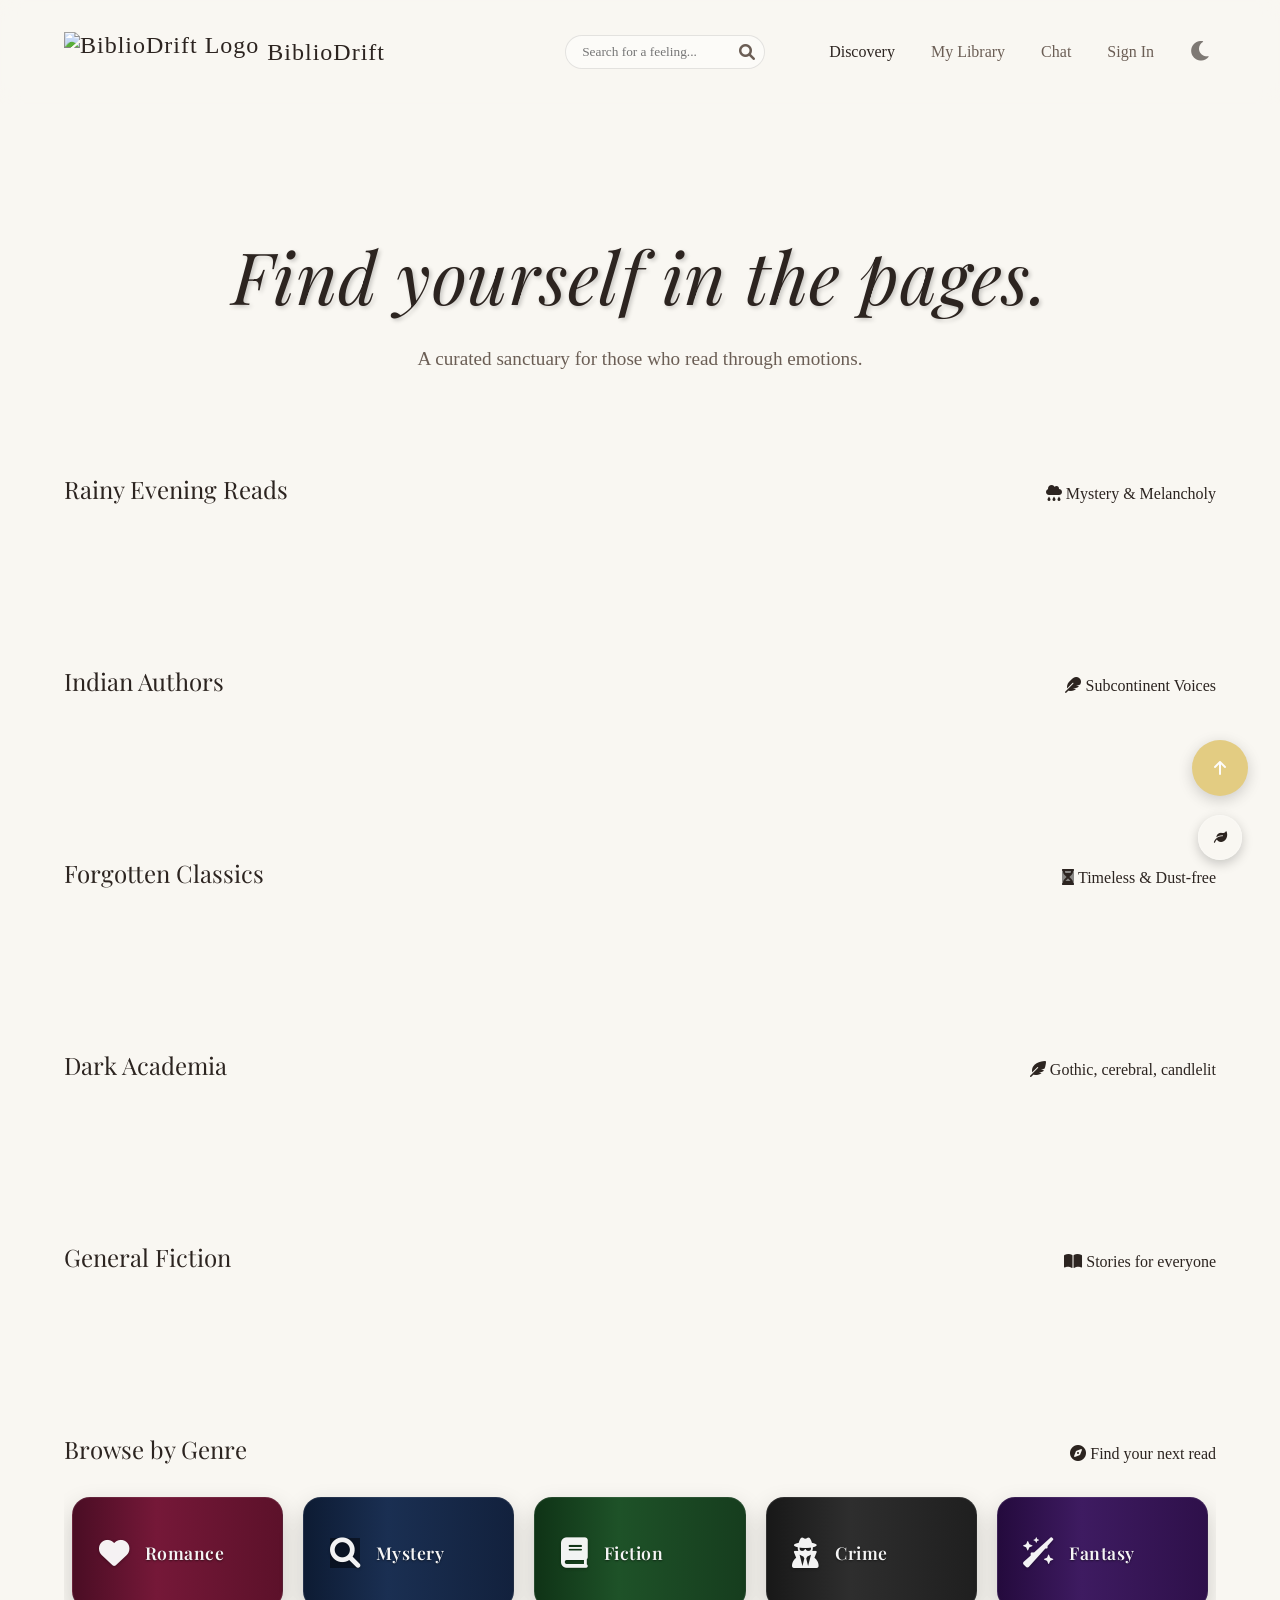
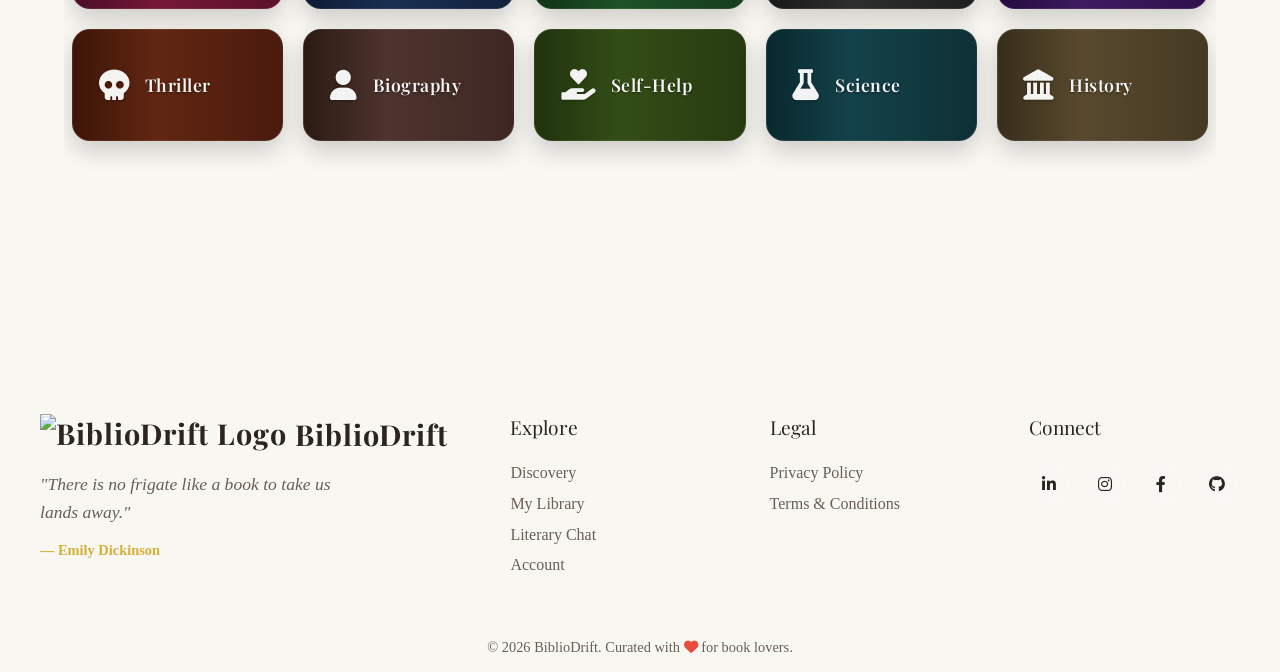
==== commit 2fdd29aa: "Merge branch 'main' into feature/Contribution-Graph-Heatmap" ====
--- a/frontend/pages/index.html
+++ b/frontend/pages/index.html
@@ -11,13 +11,20 @@
       }
     })();
   </script>
+  <script src="https://unpkg.com/dexie/dist/dexie.js"></script>
+
+  <script src="../js/db.js"></script>
+
+  <script src="../js/app.js"></script>
+  <script src="../js/library-3d.js"></script>
+  <script src="https://unpkg.com/dexie/dist/dexie.js"></script>
   <meta name="viewport" content="width=device-width, initial-scale=1.0" />
   <!-- Added SEO meta description to improve search engine discoverability and click-through rates -->
   <meta name="description" content="BiblioDrift — Discover books by mood, track your reading journey, and get AI-powered recommendations." />
   <title>BiblioDrift | Find yourself in the pages</title>
   <link rel="stylesheet" href="../css/style.css" />
   <link rel="stylesheet" href="../css/keyboard-shortcuts.css" />
-
+  <link rel="manifest" href="/manifest.json">
   <!-- Fonts -->
   <link rel="preconnect" href="https://fonts.googleapis.com" />
   <link rel="preconnect" href="https://fonts.gstatic.com" crossorigin />
@@ -30,7 +37,7 @@
   <script src="https://cdn.jsdelivr.net/npm/dompurify@3.0.6/dist/purify.min.js"></script>
   <link rel="icon" href="../assets/images/biblioDrift_favicon.png" type="image/png">
   <!-- PWA -->
-  <link rel="manifest" href="../manifest.json">
+  <link rel="manifest" href="/manifest.json">
   <meta name="theme-color" content="#2c2420">
   <meta name="apple-mobile-web-app-capable" content="yes">
   <meta name="apple-mobile-web-app-status-bar-style" content="black-translucent">
@@ -196,53 +203,11 @@
   </main>
 
 
-
-
-  <!-- Enhanced Footer -->
-  <footer class="main-footer">
-    <div class="footer-container">
-      <div class="footer-brand">
-        <a href="index.html" class="logo">
-          <img style="height: 40px" src="../assets/images/logo.png" alt="BiblioDrift Logo">
-        </a>
-        <p class="footer-tagline">"There is no frigate like a book to take us lands away."</p>
-        <p class="footer-subtext">&mdash; Emily Dickinson</p>
-      </div>
-      <div class="footer-nav">
-        <h3>Explore</h3>
-        <ul>
-          <li><a href="index.html">Discovery</a></li>
-          <li><a href="library.html">My Library</a></li>
-          <li><a href="chat.html">Literary Chat</a></li>
-           <li><a href="request-book.html">📖 Request a Book</a></li>
-          <li><a href="spotify-playlists.html">🎵 Reading Playlists</a></li>
-        </ul>
-      </div>
-      <div class="footer-legal">
-        <h3>Legal</h3>
-        <ul>
-          <li><a href="privacy-policy.html">Privacy Policy</a></li>
-          <li><a href="terms-and-conditions.html">Terms & Conditions</a></li>
-        </ul>
-      </div>
-      <div class="footer-social">
-        <h3>Connect</h3>
-        <div class="social-icons">
-          <a href="https://www.linkedin.com/in/devanshi5malhotra/" target="_blank" rel="noopener noreferrer" title="LinkedIn"><i class="fab fa-linkedin-in"></i></a>
-          <a href="#" title="Instagram"><i class="fab fa-instagram"></i></a>
-          <a href="https://github.com/devanshi14malhotra/BiblioDrift" target="_blank" rel="noopener noreferrer"
-            title="GitHub"><i class="fa-brands fa-github"></i></a>
-        </div>
-      </div>
-    </div>
-    <div class="footer-bottom">
-      <p>&copy; 2026 BiblioDrift. Curated with <i class="fa-solid fa-heart"></i> for book lovers.</p>
-    </div>
-  </footer>
-
+<!--The footer is being called usingt footer.js.-->
   <script src="../js/config.js"></script>
   <script src="../js/app.js"></script>
   <script src="../js/book-preview.js"></script>
+  <script src="../js/footer.js"></script>
   <script src="../script/header-scroll.js"></script>
 
 
@@ -272,6 +237,20 @@
           <span class="slider"></span>
         </label>
       </div>
+      <div class="ambient-option">
+        <span style="color: var(--text-main) !important;"><i class="fa-solid fa-water"></i> Calm Ocean Waves</span>
+        <label class="switch">
+          <input type="checkbox" id="oceanToggle">
+          <span class="slider"></span>
+        </label>
+      </div>
+      <div class="ambient-option">
+        <span style="color: var(--text-main) !important;"><i class="fa-solid fa-bolt"></i> Stormy Rain</span>
+        <label class="switch">
+          <input type="checkbox" id="stormToggle">
+          <span class="slider"></span>
+        </label>
+      </div>
       <div class="volume-control">
         <label for="ambientVolume" style="color: var(--text-main) !important;"><i class="fa-solid fa-volume-high"></i> Volume</label>
         <input type="range" id="ambientVolume" min="0" max="1" step="0.1" value="0.5" style="width: 100%;">
@@ -282,6 +261,7 @@
   <script src="../js/ambient.js"></script>
   <script src="../js/security.js"></script>
   <script src="../js/pwa.js"></script>
+
 </body>
 
 </html>
--- a/frontend/css/style.css
+++ b/frontend/css/style.css
@@ -1,5539 +1,4791 @@
-:root {
-    /* Day Theme (Default) */
-    --bg-color: #f9f7f2;
-    --header-bg: rgba(249, 247, 242, 0.8);
-    --text-main: #2c2420;
-    --text-muted: #6b5e55;
-    --accent-gold: #d4af37;
-    --wood-dark: #5d4037;
-    --wood-light: #8d6e63;
-    --glass-bg: rgba(255, 255, 255, 0.1);
-    --glass-border: rgba(255, 255, 255, 0.2);
-    --shadow-soft: 0 10px 30px rgba(0, 0, 0, 0.05);
-    --input-bg: rgba(255, 255, 255, 0.5);
-    --input-border: rgba(0, 0, 0, 0.1);
-    --book-bg: #fff;
-    --paper-color: #fffdf9;
-
-    /* Vibe Colors */
-    --vibe-mystery: #78909c;
-    --vibe-romance: #ef9a9a;
-    --vibe-classic: #a1887f;
-
-    /* Dimensions */
-    --book-width: 160px;
-    --book-height: 240px;
-    --book-thick: 40px;
-}
-
-[data-theme="night"] {
-    /* Night Theme (Dark Wood) */
-    --bg-color: #1e1a18;
-    --header-bg: rgba(30, 26, 24, 0.85);
-    --text-main: #e0d5cb;
-    --text-muted: #a89a8e;
-    --accent-gold: #fccb4e;
-    --wood-dark: #3e2723;
-    --wood-light: #5d4037;
-    --glass-bg: rgba(0, 0, 0, 0.3);
-    --glass-border: rgba(255, 255, 255, 0.05);
-    --shadow-soft: 0 10px 40px rgba(0, 0, 0, 0.4);
-    --input-bg: rgba(0, 0, 0, 0.2);
-    --input-border: rgba(255, 255, 255, 0.1);
-    --book-bg: #2c2420;
-    --paper-color: #e0d5cb;
-}
-
-* {
-    box-sizing: border-box;
-    margin: 0;
-    padding: 0;
-}
-
-html {
-    scroll-behavior: smooth;
-    transition: background-color 0.4s ease, color 0.4s ease;
-}
-
-body {
-    background-color: var(--bg-color);
-    color: var(--text-main);
-    font-family: "Georgia", serif;
-    /* Classic serif for books */
-    overflow-x: hidden;
-    min-height: 100vh;
-    transition: background-color 0.4s ease, color 0.4s ease, border-color 0.4s ease, box-shadow 0.4s ease;
-}
-
-/* Explicit night-mode overrides — bulletproof fallback */
-[data-theme="night"] body,
-html[data-theme="night"],
-html[data-theme="night"] body {
-    background-color: #1e1a18 !important;
-    color: #e0d5cb !important;
-}
-
-[data-theme="night"] header {
-    background: rgba(30, 26, 24, 0.85) !important;
-}
-
-[data-theme="night"] .search-input,
-[data-theme="night"] input {
-    background: rgba(0, 0, 0, 0.2) !important;
-    color: #e0d5cb !important;
-    border-color: rgba(255, 255, 255, 0.1) !important;
-}
-
-/* Global Wooden Scrollbar Styling */
-::-webkit-scrollbar {
-    width: 12px;
-}
-
-::-webkit-scrollbar-track {
-    background: var(--bg-color);
-}
-
-::-webkit-scrollbar-thumb {
-    background: linear-gradient(180deg, var(--wood-dark), var(--wood-light));
-    border-radius: 6px;
-    border: 2px solid var(--bg-color);
-}
-
-::-webkit-scrollbar-thumb:hover {
-    background: linear-gradient(180deg, var(--wood-light), var(--wood-dark));
-    box-shadow: inset 0 0 6px rgba(0, 0, 0, 0.3);
-}
-
-h1,
-h2,
-h3 {
-    font-weight: normal;
-    font-family: "Playfair Display", serif;
-    /* Elegant headings */
-}
-
-/* --- Layout --- */
-header {
-    padding: 2rem 4rem;
-    display: flex;
-    justify-content: space-between;
-    align-items: center;
-    position: sticky;
-    top: 0;
-    z-index: 100;
-    background: var(--header-bg);
-    backdrop-filter: blur(10px);
-    transition: background-color 0.4s ease, color 0.4s ease, backdrop-filter 0.4s ease;
-}
-
-.header-controls {
-    display: flex;
-    align-items: center;
-    gap: 2rem;
-}
-
-.search-bar {
-    position: relative;
-    display: flex;
-    align-items: center;
-}
-
-.search-input {
-    background: var(--input-bg);
-    border: 1px solid var(--input-border);
-    padding: 0.5rem 1rem;
-    border-radius: 20px;
-    font-family: "Georgia", serif;
-    width: 200px;
-    transition: all 0.4s ease;
-    outline: none;
-    color: var(--text-main);
-}
-
-.search-input:focus {
-    background: var(--book-bg);
-    width: 300px;
-    box-shadow: var(--shadow-soft);
-}
-
-.search-icon {
-    position: absolute;
-    right: 10px;
-    color: var(--text-muted);
-    cursor: pointer;
-    transition: color 0.3s ease;
-}
-
-.search-icon:hover {
-    color: var(--text-main);
-}
-
-.logo {
-    font-size: 1.5rem;
-    letter-spacing: 1px;
-    color: var(--text-main);
-    text-decoration: none;
-    display: flex;
-    align-items: center;
-    gap: 0.5rem;
-}
-
-.nav-links a {
-    text-decoration: none;
-    color: var(--text-muted);
-    margin-left: 2rem;
-    transition: color 0.3s ease;
-}
-
-.nav-links a:hover,
-.nav-links a.active {
-    color: var(--text-main);
-}
-
-/* === ANIMATED HOVER TOOLTIPS FOR NAVIGATION (NEW) === */
-.tooltip {
-    position: relative;
-    display: inline-block;
-}
-
-.tooltip-text {
-    position: absolute;
-    left: 50%;
-    bottom: calc(100% + 8px);
-    transform: translateX(-50%) scale(0.95) translateY(6px);
-    padding: 10px 14px;
-    background: #fffaf3;
-    color: #2b2b2b;
-    font-size: 13px;
-    font-weight: 500;
-    white-space: nowrap;
-    border-radius: 10px;
-    box-shadow: 0 8px 20px rgba(0, 0, 0, 0.15);
-    border: 1px solid rgba(0, 0, 0, 0.08);
-    opacity: 0;
-    visibility: hidden;
-    pointer-events: none;
-    transition: all 0.25s ease;
-    z-index: 9999;
-}
-
-.tooltip-text::after {
-    content: "";
-    position: absolute;
-    top: 100%;
-    left: 50%;
-    transform: translateX(-50%) rotate(45deg);
-    width: 12px;
-    height: 12px;
-    background: #fffaf3;
-    border-left: 1px solid rgba(0, 0, 0, 0.08);
-    border-bottom: 1px solid rgba(0, 0, 0, 0.08);
-}
-
-.tooltip:hover .tooltip-text {
-    opacity: 1;
-    visibility: visible;
-    transform: translateX(-40%) scale(1) translateY(0);
-}
-
-.tooltip-text i {
-    margin-right: 5px;
-    color: var(--accent-gold);
-}
-
-main {
-    padding: 2rem 4rem;
-    max-width: 1400px;
-    margin: 0 auto;
-}
-
-/* --- Hero --- */
-.hero {
-    text-align: center;
-    padding: 6rem 1rem;
-    animation: heroFade 1s ease-out;
-}
-
-@keyframes heroFade {
-    from {
-        opacity: 0;
-        transform: translateY(15px);
-    }
-
-    to {
-        opacity: 1;
-        transform: translateY(0);
-    }
-}
-
-.hero h1 {
-    font-size: clamp(2.5rem, 8vw, 4.5rem);
-    margin-bottom: 1.5rem;
-    font-style: italic;
-    line-height: 1.2;
-    letter-spacing: 0.5px;
-    text-shadow: 2px 2px 4px rgba(0, 0, 0, 0.2);
-}
-
-.hero p {
-    color: var(--text-muted);
-    font-size: 1.2rem;
-    line-height: 1.8;
-    max-width: 55ch;
-    margin: 0 auto;
-}
-
-/* --- Curated Tables (Horizontal Scroll) --- */
-.curated-section {
-    margin-bottom: 6rem;
-}
-
-.section-header {
-    margin-bottom: 2rem;
-    border-bottom: 1px solid rgba(0, 0, 0, 0.05);
-    padding-bottom: 0.5rem;
-    display: flex;
-    justify-content: space-between;
-    align-items: baseline;
-}
-
-.curated-row {
-    display: flex;
-    gap: 3rem;
-    padding: 2rem 1rem;
-    overflow-x: visible;
-    /* Allow 3D overflow */
-    perspective: 1000px;
-}
-
-/* --- 3D Book Component --- */
-.book-scene {
-    width: var(--book-width);
-    height: var(--book-height);
-    perspective: 1000px;
-    cursor: pointer;
-    /* Random slight rotation for organic feel - handled in JS usually, but default here */
-}
-
-.book {
-    width: 100%;
-    height: 100%;
-    position: relative;
-    transform-style: preserve-3d;
-    /* Bouncy cozy feel */
-    transform-origin: center center -20px;
-    /* Pivot inside the book */
-    animation: floatIn 0.8s ease-out backwards;
-}
-
-@keyframes floatIn {
-    from {
-        opacity: 0;
-        transform: translateY(50px) scale(0.9);
-    }
-
-    to {
-        opacity: 1;
-        transform: translateY(0) scale(1);
-    }
-}
-
-.book.flipped {
-    transform: rotateY(180deg) scale(1.2) translateZ(50px);
-    /* Expand and bring closer */
-    z-index: 100;
-}
-
-/* Book Faces */
-.book__face {
-    position: absolute;
-    width: 100%;
-    height: 100%;
-    backface-visibility: hidden;
-    /* Hide back when front is clear */
-    border-radius: 4px 8px 8px 4px;
-    box-shadow: 5px 5px 15px rgba(0, 0, 0, 0.15);
-}
-
-.book__face--front {
-    background: var(--book-bg);
-    transform: rotateY(0deg);
-    z-index: 2;
-}
-
-.book__face--front img {
-    width: 100%;
-    height: 100%;
-    object-fit: cover;
-    border-radius: 4px 8px 8px 4px;
-}
-
-.book__face--back {
-    transform: rotateY(180deg);
-    background: var(--paper-color);
-    /* Paper color */
-    padding: 1.5rem;
-    display: flex;
-    flex-direction: column;
-    justify-content: space-between;
-    border: 1px solid var(--glass-border);
-    z-index: 1;
-    color: #2c2420;
-    /* Keep text dark for paper feel even in night mode */
-}
-
-/* The Spine */
-.book__face--spine {
-    position: absolute;
-    width: var(--book-thick);
-    height: 100%;
-    left: 0;
-    top: 0;
-    transform: rotateY(-90deg) translateZ(calc(var(--book-thick) / 2));
-}
-
-/* Improved 3D Box Model */
-/* Re-defining .book for proper thickness volume */
-.book {
-    transform-origin: center center -20px;
-    /* Pivot inside the book */
-}
-
-.book__face--front {
-    transform: translateZ(20px);
-}
-
-.book__face--back {
-    transform: rotateY(180deg) translateZ(20px);
-}
-
-.book__face--spine {
-    width: 40px;
-    height: 100%;
-    background: #333;
-    /* Default spine color */
-    transform: rotateY(-90deg) translateZ(20px);
-    /* Adjust positioning to be flush left of front face */
-    left: -20px;
-    /* Half thickness */
-}
-
-.book__face--right {
-    /* Pages */
-    width: 40px;
-    height: 100%;
-    background: linear-gradient(to right, #fff, #f0f0f0 20%, #fff 40%);
-    transform: rotateY(90deg) translateZ(140px);
-    /* Width - half thickness */
-    left: auto;
-    right: -20px;
-}
-
-/* Hover Effect: Pull out */
-.book-scene:hover .book:not(.flipped) {
-    transform: translateZ(30px) translateY(-10px) rotateY(-10deg);
-}
-
-/* Glassmorphism Overlay (Quick view) */
-.glass-overlay {
-    position: absolute;
-    bottom: 10px;
-    left: 10px;
-    right: 10px;
-    background: rgba(255, 255, 255, 0.7);
-    backdrop-filter: blur(8px);
-    padding: 0.5rem;
-    border-radius: 6px;
-    opacity: 0;
-    transform: translateY(10px);
-    transition: all 0.3s ease;
-    pointer-events: none;
-    /* Let clicks pass to book */
-}
-
-.book-scene:hover .glass-overlay {
-    opacity: 1;
-    transform: translateY(0);
-}
-
-/* Back of book content */
-.handwritten-note {
-    font-family: "Courier New", Courier, monospace;
-    /* Placeholder for handwriting font */
-    color: var(--text-muted);
-    font-size: 0.9rem;
-    line-height: 1.4;
-    background: #fffdc2;
-    padding: 10px;
-    transform: rotate(-2deg);
-    box-shadow: 2px 2px 5px rgba(0, 0, 0, 0.1);
-    margin-bottom: 1rem;
-}
-
-.book-actions {
-    display: flex;
-    gap: 0.5rem;
-}
-
-.btn-icon {
-    border: none;
-    background: none;
-    cursor: pointer;
-    font-size: 1.2rem;
-    opacity: 0.6;
-    transition: opacity 0.2s;
-}
-
-.btn-icon:hover {
-    opacity: 1;
-    transform: scale(1.1);
-}
-
-/* --- Virtual Shelves --- */
-.shelves-container {
-    display: flex;
-    flex-direction: column;
-    gap: 4rem;
-    padding: 2rem 0;
-}
-
-.shelf-row {
-    position: relative;
-    padding: 0 2rem 1.5rem 2rem;
-    /* Realistic Wood Texture Gradient */
-    background:
-        repeating-linear-gradient(90deg,
-            transparent 0,
-            transparent 4px,
-            rgba(0, 0, 0, 0.02) 5px,
-            transparent 10px),
-        linear-gradient(to bottom, #5d4037 0%, #3e2723 100%);
-    border-bottom: 25px solid #281a15;
-    /* Thicker front lip */
-    border-radius: 4px;
-    box-shadow:
-        0 20px 20px -10px rgba(0, 0, 0, 0.3),
-        inset 0 2px 20px rgba(0, 0, 0, 0.2);
-    display: flex;
-    align-items: flex-end;
-    gap: 1.5rem;
-    /* More spacing for expanded books */
-    min-height: 280px;
-}
-
-.shelf-row::after {
-    /* Depth shadow on wall behind books */
-    content: "";
-    position: absolute;
-    bottom: 25px;
-    /* Above bottom lip */
-    left: 0;
-    right: 0;
-    height: 100%;
-    z-index: -1;
-    background: linear-gradient(to bottom,
-            rgba(0, 0, 0, 0.1),
-            rgba(0, 0, 0, 0.4));
-    pointer-events: none;
-}
-
-.shelf-label {
-    position: absolute;
-    top: -20px;
-    left: 0;
-    font-size: 1.2rem;
-    color: var(--wood-light);
-    font-style: italic;
-}
-
-/* --- Mood Analysis Styles --- */
-
-/* Mood Tags on Book Covers */
-.mood-tags {
-    position: absolute;
-    top: 5px;
-    left: 5px;
-    display: flex;
-    flex-direction: column;
-    gap: 2px;
-}
-
-.mood-tag {
-    background: rgba(0, 0, 0, 0.7);
-    color: white;
-    padding: 2px 6px;
-    border-radius: 10px;
-    font-size: 0.7rem;
-    font-weight: bold;
-    text-transform: capitalize;
-}
-
-/* Mood-specific colors */
-.mood-cozy {
-    background: #8d6e63 !important;
-}
-
-.mood-dark {
-    background: #424242 !important;
-}
-
-.mood-mysterious {
-    background: #5e35b1 !important;
-}
-
-.mood-romantic {
-    background: #e91e63 !important;
-}
-
-.mood-adventurous {
-    background: #ff5722 !important;
-}
-
-.mood-melancholy {
-    background: #607d8b !important;
-}
-
-.mood-uplifting {
-    background: #4caf50 !important;
-}
-
-.mood-intense {
-    background: #f44336 !important;
-}
-
-.mood-whimsical {
-    background: #9c27b0 !important;
-}
-
-.mood-thought-provoking {
-    background: #795548 !important;
-}
-
-/* Glass overlay mood tags */
-.glass-mood-tags {
-    margin-top: 0.5rem;
-    display: flex;
-    gap: 0.25rem;
-    flex-wrap: wrap;
-}
-
-.glass-mood-tag {
-    background: rgba(255, 255, 255, 0.3);
-    padding: 1px 4px;
-    border-radius: 8px;
-    font-size: 0.6rem;
-    text-transform: capitalize;
-}
-
-/* Back of book mood analysis */
-.mood-analysis {
-    margin-top: 1rem;
-    padding-top: 0.5rem;
-    border-top: 1px solid rgba(0, 0, 0, 0.1);
-}
-
-.mood-tags-back {
-    display: flex;
-    gap: 0.25rem;
-    flex-wrap: wrap;
-    margin-top: 0.25rem;
-}
-
-.mood-tag-small {
-    background: var(--accent-gold);
-    color: white;
-    padding: 1px 4px;
-    border-radius: 6px;
-    font-size: 0.6rem;
-    text-transform: capitalize;
-}
-
-/* Mood Analysis Modal */
-.mood-modal {
-    position: fixed;
-    top: 0;
-    left: 0;
-    width: 100%;
-    height: 100%;
-    background: rgba(0, 0, 0, 0.7);
-    display: flex;
-    justify-content: center;
-    align-items: center;
-    z-index: 1000;
-    backdrop-filter: blur(5px);
-}
-
-.mood-modal-content {
-    background: var(--book-bg);
-    border-radius: 12px;
-    max-width: 500px;
-    width: 90%;
-    max-height: 80vh;
-    overflow-y: auto;
-    box-shadow: var(--shadow-soft);
-    border: 1px solid var(--glass-border);
-}
-
-.mood-modal-header {
-    padding: 1.5rem;
-    border-bottom: 1px solid var(--glass-border);
-    display: flex;
-    justify-content: space-between;
-    align-items: center;
-}
-
-.mood-modal-header h3 {
-    margin: 0;
-    color: var(--text-main);
-}
-
-.close-modal {
-    background: none;
-    border: none;
-    font-size: 1.5rem;
-    cursor: pointer;
-    color: var(--text-muted);
-    padding: 0;
-    width: 30px;
-    height: 30px;
-    display: flex;
-    align-items: center;
-    justify-content: center;
-}
-
-.close-modal:hover {
-    color: var(--text-main);
-}
-
-.mood-modal-body {
-    padding: 1.5rem;
-}
-
-.mood-section {
-    margin-bottom: 1.5rem;
-}
-
-.mood-section h4 {
-    margin: 0 0 0.5rem 0;
-    color: var(--text-main);
-    font-size: 1rem;
-}
-
-/* Sentiment Bar */
-.sentiment-bar {
-    width: 100%;
-    height: 8px;
-    background: #e0e0e0;
-    border-radius: 4px;
-    overflow: hidden;
-    margin: 0.5rem 0;
-}
-
-.sentiment-fill {
-    height: 100%;
-    background: linear-gradient(to right, #f44336, #ff9800, #4caf50);
-    transition: width 0.3s ease;
-}
-
-/* Large mood tags in modal */
-.mood-tags-large {
-    display: flex;
-    gap: 0.5rem;
-    flex-wrap: wrap;
-}
-
-.mood-tag-large {
-    padding: 0.5rem 1rem;
-    border-radius: 20px;
-    font-size: 0.9rem;
-    font-weight: bold;
-    color: white;
-    text-transform: capitalize;
-}
-
-/* Vibe quote styling */
-.vibe-quote {
-    background: var(--paper-color);
-    padding: 1rem;
-    border-radius: 8px;
-    font-style: italic;
-    color: #2c2420;
-    border-left: 4px solid var(--accent-gold);
-    margin: 0.5rem 0;
-}
-
-/* Mood button in book actions */
-.mood-btn {
-    color: var(--accent-gold) !important;
-}
-
-.mood-btn:hover {
-    color: var(--wood-dark) !important;
-    transform: scale(1.1);
-}
-
-/* Responsive mood modal */
-@media (max-width: 768px) {
-    .mood-modal-content {
-        width: 95%;
-        margin: 1rem;
-    }
-
-    .mood-tags-large {
-        flex-direction: column;
-    }
-
-    .mood-tag-large {
-        text-align: center;
-    }
-}
-
-/* Utilities */
-.hidden {
-    display: none !important;
-}
-
-/* --- Constellation View --- */
-.constellation-container {
-    width: 100%;
-    min-height: 600px;
-    margin-top: 2rem;
-    position: relative;
-    border-radius: 12px;
-    overflow: hidden;
-    animation: fadeIn 0.5s ease;
-}
-
-.view-toggles button {
-    cursor: pointer;
-    transition: all 0.3s ease;
-}
-
-.view-toggles .active-view {
-    box-shadow: 0 4px 15px rgba(0, 0, 0, 0.2);
-    transform: scale(1.05);
-}
-
-.fade-in {
-    animation: fadeIn 1s ease;
-}
-
-@keyframes fadeIn {
-    from {
-        opacity: 0;
-        transform: translateY(10px);
-    }
-
-    to {
-        opacity: 1;
-        transform: translateY(0);
-    }
-}
-
-/* Theme Toggle Button Enhancement */
-#themeToggle {
-    font-size: 1.4rem;
-    color: var(--text-main);
-    cursor: pointer;
-    transition:
-        transform 0.3s ease,
-        color 0.3s ease;
-}
-
-#themeToggle:hover {
-    transform: rotate(15deg) scale(1.1);
-    color: var(--accent-gold);
-}
-
-
-.footer {
-    min-height: 120px;
-    width: 100%;
-    background-color: #222;
-    display: flex;
-    flex-direction: column;
-    justify-content: center;
-    align-items: center;
-    gap: 1.2rem;
-    padding: 2rem 0;
-    margin-top: 4rem;
-}
-
-.social_icons {
-    display: flex;
-    gap: 2rem;
-    z-index: 999;
-}
-
-.social_icons a {
-    color: var(--accent-gold);
-    font-size: 2rem;
-    transition:
-        transform 0.3s ease,
-        color 0.3s ease;
-    text-decoration: none;
-}
-
-.social_icons a:hover {
-    color: white;
-    transform: translateY(-5px);
-}
-
-.reading-progress {
-    margin-top: 0.75rem;
-    opacity: 0.85;
-}
-
-.progress-slider {
-    width: 100%;
-    accent-color: var(--accent-gold);
-}
-
-.reading-progress small {
-    font-size: 0.7rem;
-    opacity: 0.7;
-}
-
-/* --- Glass Modal --- */
-.glass-modal {
-    margin: auto;
-    width: 90%;
-    max-width: 900px;
-    background: transparent;
-    border: none;
-    padding: 0;
-    overflow: visible;
-}
-
-.glass-modal::backdrop {
-    background: rgba(0, 0, 0, 0.4);
-    backdrop-filter: blur(5px);
-}
-
-.modal-content {
-    background: rgba(255, 255, 255, 0.65);
-    backdrop-filter: blur(20px);
-    -webkit-backdrop-filter: blur(20px);
-    border: 1px solid var(--glass-border);
-    border-radius: 20px;
-    box-shadow: 0 25px 50px -12px rgba(0, 0, 0, 0.25);
-    padding: 2.5rem;
-    position: relative;
-    overflow: hidden;
-    animation: modalIn 0.4s cubic-bezier(0.175, 0.885, 0.32, 1.275);
-}
-
-[data-theme="night"] .modal-content {
-    background: rgba(30, 26, 24, 0.8);
-    border: 1px solid rgba(255, 255, 255, 0.1);
-}
-
-@keyframes modalIn {
-    from {
-        opacity: 0;
-        transform: scale(0.9) translateY(20px);
-    }
-
-    to {
-        opacity: 1;
-        transform: scale(1) translateY(0);
-    }
-}
-
-.close-modal-btn {
-    position: absolute;
-    top: 1.5rem;
-    right: 1.5rem;
-    background: var(--glass-bg);
-    border: none;
-    width: 2.5rem;
-    height: 2.5rem;
-    border-radius: 50%;
-    cursor: pointer;
-    font-size: 1.2rem;
-    color: var(--text-muted);
-    transition: all 0.2s;
-    display: flex;
-    justify-content: center;
-    align-items: center;
-    z-index: 10;
-}
-
-.close-modal-btn:hover {
-    background: var(--accent-gold);
-    color: #fff;
-    transform: rotate(90deg);
-}
-
-.modal-body {
-    display: grid;
-    grid-template-columns: 300px 1fr;
-    gap: 3rem;
-}
-
-.modal-media {
-    display: flex;
-    justify-content: center;
-    align-items: center;
-}
-
-.modal-media img {
-    width: 100%;
-    height: auto;
-    border-radius: 12px;
-    box-shadow: 10px 10px 30px rgba(0, 0, 0, 0.2);
-    transform: rotate(-3deg);
-    transition: transform 0.3s;
-}
-
-.modal-media img:hover {
-    transform: rotate(0) scale(1.02);
-}
-
-.modal-info {
-    display: flex;
-    flex-direction: column;
-    gap: 1.5rem;
-}
-
-.modal-info h2 {
-    font-size: 2.5rem;
-    line-height: 1.2;
-    margin-bottom: 0;
-}
-
-.modal-subtitle {
-    font-size: 1.2rem;
-    color: var(--text-muted);
-    font-style: italic;
-    margin-top: -1rem;
-}
-
-/* AI Insight Box */
-.ai-insight-box {
-    background: #fdfaf5;
-    border: 1px solid rgba(212, 175, 55, 0.2);
-    border-left: 4px solid var(--accent-gold);
-    padding: 1.2rem 1.5rem;
-    border-radius: 12px;
-    margin-top: 1.5rem;
-    box-shadow: 0 2px 8px rgba(0,0,0,0.03);
-}
-
-#modal-ai-note {
-    font-family: "Georgia", serif;
-    font-style: italic;
-    color: #4a3f35 !important; /* Dark brown for high contrast */
-    line-height: 1.6;
-    font-size: 1.05rem;
-    display: block;
-}
-
-[data-theme="night"] .ai-insight-box {
-    background: linear-gradient(135deg,
-            rgba(255, 255, 255, 0.05),
-            rgba(0, 0, 0, 0.2));
-}
-
-.ai-insight-box::before {
-    content: "";
-    position: absolute;
-    top: 0;
-    left: 0;
-    right: 0;
-    height: 2px;
-    background: linear-gradient(90deg,
-            transparent,
-            var(--accent-gold),
-            transparent);
-    opacity: 0.5;
-}
-
-.ai-header {
-    display: flex;
-    align-items: center;
-    gap: 0.8rem;
-    font-family: "Courier New", monospace;
-    /* Tech feel */
-    font-weight: bold;
-    color: var(--accent-gold);
-    margin-bottom: 1rem;
-    text-transform: uppercase;
-    letter-spacing: 1px;
-    font-size: 0.9rem;
-}
-
-#modal-summary {
-    line-height: 1.6;
-    color: var(--text-main);
-}
-
-.modal-actions {
-    margin-top: auto;
-    display: flex;
-    gap: 1rem;
-}
-
-.btn-primary {
-    background: var(--text-main);
-    color: var(--bg-color);
-    border: none;
-    padding: 1rem 2rem;
-    border-radius: 30px;
-    font-family: "Georgia", serif;
-    font-size: 1.1rem;
-    cursor: pointer;
-    transition: all 0.3s;
-    display: flex;
-    align-items: center;
-    gap: 0.8rem;
-}
-
-.btn-primary:hover {
-    background: var(--accent-gold);
-    color: #fff;
-    transform: translateY(-2px);
-    box-shadow: 0 5px 15px rgba(0, 0, 0, 0.1);
-}
-
-/* Responsive Modal */
-@media (max-width: 768px) {
-    .modal-body {
-        grid-template-columns: 1fr;
-    }
-
-    .modal-media img {
-        max-width: 200px;
-        transform: rotate(0);
-    }
-
-    .modal-content {
-        padding: 1.5rem;
-    }
-}
-
-/* ===== CHAT INTERFACE STYLES ===== */
-
-.chat-container {
-    max-width: 900px;
-    margin: 0 auto;
-    height: calc(100vh - 80px);
-    display: flex;
-    flex-direction: column;
-    background: var(--glass-bg);
-    backdrop-filter: blur(20px);
-    border: 1px solid var(--glass-border);
-    border-radius: 20px;
-    overflow: hidden;
-    box-shadow: var(--shadow-soft);
-}
-
-.chat-header {
-    padding: 20px 25px;
-    background: var(--glass-bg);
-    border-bottom: 1px solid var(--glass-border);
-    display: flex;
-    justify-content: space-between;
-    align-items: center;
-}
-
-.bookseller-info {
-    display: flex;
-    align-items: center;
-    gap: 15px;
-}
-
-.bookseller-avatar {
-    width: 50px;
-    height: 50px;
-    background: var(--accent-gold);
-    border-radius: 50%;
-    display: flex;
-    align-items: center;
-    justify-content: center;
-    color: var(--wood-dark);
-    font-size: 20px;
-    box-shadow: 0 4px 15px rgba(212, 175, 55, 0.3);
-}
-
-.bookseller-details h2 {
-    font-family: 'Playfair Display', serif;
-    color: var(--text-main);
-    font-size: 1.4rem;
-    margin-bottom: 4px;
-}
-
-.status {
-    display: flex;
-    align-items: center;
-    gap: 8px;
-    color: var(--text-muted);
-    font-size: 0.9rem;
-}
-
-.status-dot {
-    width: 8px;
-    height: 8px;
-    background: #4caf50;
-    border-radius: 50%;
-    animation: pulse 2s infinite;
-}
-
-@keyframes pulse {
-
-    0%,
-    100% {
-        opacity: 1;
-    }
-
-    50% {
-        opacity: 0.5;
-    }
-}
-
-.chat-actions {
-    display: flex;
-    gap: 10px;
-}
-
-.action-btn {
-    width: 40px;
-    height: 40px;
-    background: var(--glass-bg);
-    border: 1px solid var(--glass-border);
-    border-radius: 10px;
-    color: var(--text-muted);
-    cursor: pointer;
-    transition: all 0.3s ease;
-    display: flex;
-    align-items: center;
-    justify-content: center;
-}
-
-.action-btn:hover {
-    background: var(--accent-gold);
-    color: var(--wood-dark);
-    transform: translateY(-2px);
-}
-
-.chat-messages {
-    flex: 1;
-    overflow-y: auto;
-    padding: 20px 25px;
-    display: flex;
-    flex-direction: column;
-    gap: 20px;
-}
-
-.message {
-    display: flex;
-    gap: 12px;
-    max-width: 80%;
-}
-
-.message.user-message {
-    align-self: flex-end;
-    flex-direction: row-reverse;
-}
-
-.message-avatar {
-    width: 35px;
-    height: 35px;
-    border-radius: 50%;
-    display: flex;
-    align-items: center;
-    justify-content: center;
-    font-size: 14px;
-    flex-shrink: 0;
-}
-
-.bookseller-message .message-avatar {
-    background: var(--accent-gold);
-    color: var(--wood-dark);
-}
-
-.user-message .message-avatar {
-    background: var(--wood-light);
-    color: var(--paper-color);
-}
-
-.message-content {
-    flex: 1;
-}
-
-.message-bubble {
-    background: var(--glass-bg);
-    border: 1px solid var(--glass-border);
-    border-radius: 18px;
-    padding: 15px 18px;
-    backdrop-filter: blur(10px);
-    box-shadow: 0 4px 15px rgba(0, 0, 0, 0.1);
-}
-
-.user-message .message-bubble {
-    background: var(--accent-gold);
-    color: var(--wood-dark);
-    border-color: var(--accent-gold);
-}
-
-.message-bubble p {
-    margin-bottom: 8px;
-    line-height: 1.5;
-    color: var(--text-main);
-}
-
-.user-message .message-bubble p {
-    color: var(--wood-dark);
-}
-
-.message-bubble p:last-child {
-    margin-bottom: 0;
-}
-
-.message-time {
-    font-size: 0.75rem;
-    color: var(--text-muted);
-    margin-top: 5px;
-    text-align: left;
-}
-
-.user-message .message-time {
-    text-align: right;
-}
-
-.quick-suggestions {
-    padding: 15px 25px;
-    border-top: 1px solid var(--glass-border);
-    background: var(--glass-bg);
-}
-
-.suggestions-header {
-    font-size: 0.9rem;
-    color: var(--text-muted);
-    margin-bottom: 12px;
-}
-
-.suggestions-list {
-    display: flex;
-    gap: 10px;
-    flex-wrap: wrap;
-}
-
-.suggestion-btn {
-    background: var(--glass-bg);
-    border: 1px solid var(--glass-border);
-    border-radius: 20px;
-    padding: 8px 15px;
-    color: var(--text-main);
-    cursor: pointer;
-    transition: all 0.3s ease;
-    font-size: 0.85rem;
-    display: flex;
-    align-items: center;
-    gap: 6px;
-    backdrop-filter: blur(10px);
-}
-
-.suggestion-btn:hover {
-    background: var(--accent-gold);
-    color: var(--wood-dark);
-    transform: translateY(-2px);
-    box-shadow: 0 4px 15px rgba(212, 175, 55, 0.3);
-}
-
-.chat-input-container {
-    padding: 20px 25px;
-    border-top: 1px solid var(--glass-border);
-    background: var(--glass-bg);
-}
-
-.chat-input-wrapper {
-    display: flex;
-    gap: 12px;
-    align-items: flex-end;
-    background: var(--input-bg);
-    border: 1px solid var(--input-border);
-    border-radius: 20px;
-    padding: 12px 15px;
-    backdrop-filter: blur(10px);
-}
-
-#chatInput {
-    flex: 1;
-    background: transparent;
-    border: none;
-    outline: none;
-    color: var(--text-main);
-    font-size: 1rem;
-    line-height: 1.4;
-    resize: none;
-    min-height: 24px;
-    max-height: 120px;
-    font-family: inherit;
-}
-
-#chatInput::placeholder {
-    color: var(--text-muted);
-}
-
-.send-btn {
-    width: 40px;
-    height: 40px;
-    background: var(--accent-gold);
-    border: none;
-    border-radius: 50%;
-    color: var(--wood-dark);
-    cursor: pointer;
-    transition: all 0.3s ease;
-    display: flex;
-    align-items: center;
-    justify-content: center;
-    flex-shrink: 0;
-}
-
-.send-btn:hover {
-    transform: scale(1.1);
-    box-shadow: 0 4px 15px rgba(212, 175, 55, 0.4);
-}
-
-.send-btn:disabled {
-    opacity: 0.5;
-    cursor: not-allowed;
-    transform: none;
-}
-
-.input-hint {
-    margin-top: 8px;
-    font-size: 0.8rem;
-    color: var(--text-muted);
-    display: flex;
-    align-items: center;
-    gap: 6px;
-}
-
-/* Book Recommendations in Chat */
-.book-recommendation {
-    margin: 15px 0;
-    padding: 15px;
-    background: var(--glass-bg);
-    border: 1px solid var(--glass-border);
-    border-radius: 12px;
-    backdrop-filter: blur(10px);
-}
-
-.book-rec-header {
-    display: flex;
-    justify-content: space-between;
-    align-items: center;
-    margin-bottom: 12px;
-}
-
-.book-rec-title {
-    font-weight: 600;
-    color: var(--text-main);
-    font-size: 0.95rem;
-}
-
-.book-rec-count {
-    font-size: 0.8rem;
-    color: var(--text-muted);
-    background: var(--glass-bg);
-    padding: 4px 8px;
-    border-radius: 10px;
-}
-
-.book-rec-grid {
-    display: grid;
-    grid-template-columns: repeat(auto-fill, minmax(120px, 1fr));
-    gap: 12px;
-}
-
-.book-rec-item {
-    background: var(--glass-bg);
-    border: 1px solid var(--glass-border);
-    border-radius: 8px;
-    padding: 10px;
-    text-align: center;
-    cursor: pointer;
-    transition: all 0.3s ease;
-    backdrop-filter: blur(5px);
-}
-
-.book-rec-item:hover {
-    transform: translateY(-3px);
-    box-shadow: 0 6px 20px rgba(0, 0, 0, 0.15);
-    border-color: var(--accent-gold);
-}
-
-.book-rec-cover {
-    width: 60px;
-    height: 90px;
-    background: var(--book-bg);
-    border-radius: 4px;
-    margin: 0 auto 8px;
-    display: flex;
-    align-items: center;
-    justify-content: center;
-    overflow: hidden;
-    box-shadow: 0 2px 8px rgba(0, 0, 0, 0.1);
-}
-
-.book-rec-cover img {
-    width: 100%;
-    height: 100%;
-    object-fit: cover;
-}
-
-.book-rec-cover i {
-    font-size: 24px;
-    color: var(--text-muted);
-}
-
-.book-rec-info h4 {
-    font-size: 0.8rem;
-    color: var(--text-main);
-    margin-bottom: 4px;
-    line-height: 1.2;
-    display: -webkit-box;
-    -webkit-line-clamp: 2;
-    -webkit-box-orient: vertical;
-    overflow: hidden;
-}
-
-.book-rec-info p {
-    font-size: 0.7rem;
-    color: var(--text-muted);
-    display: -webkit-box;
-    -webkit-line-clamp: 1;
-    -webkit-box-orient: vertical;
-    overflow: hidden;
-}
-
-/* Emotion Tags & Mood Filtering */
-.emotion-tags-container {
-    display: flex;
-    flex-wrap: wrap;
-    gap: 8px;
-    margin: 12px 0;
-}
-
-.emotion-tag {
-    background: var(--glass-bg);
-    border: 1px solid var(--glass-border);
-    border-radius: 16px;
-    padding: 4px 12px;
-    font-size: 0.75rem;
-    color: var(--text-main);
-    cursor: pointer;
-    transition: all 0.2s ease;
-    display: flex;
-    align-items: center;
-    gap: 6px;
-}
-
-.emotion-tag:hover {
-    background: rgba(255, 255, 255, 0.1);
-    border-color: var(--accent-gold);
-}
-
-.emotion-tag.active {
-    background: var(--accent-gold);
-    color: #000;
-    border-color: var(--accent-gold);
-}
-
-.mood-selector-modal {
-    margin-top: 16px;
-    padding: 16px;
-    background: rgba(0, 0, 0, 0.2);
-    border-radius: 12px;
-    border: 1px solid var(--glass-border);
-}
-
-.mood-selector-title {
-    font-family: 'Playfair Display', serif;
-    font-size: 1rem;
-    margin-bottom: 12px;
-    color: var(--accent-gold);
-}
-
-.mood-grid {
-    display: grid;
-    grid-template-columns: repeat(auto-fill, minmax(100px, 1fr));
-    gap: 10px;
-}
-
-.mood-item {
-    padding: 8px;
-    border-radius: 8px;
-    background: var(--glass-bg);
-    border: 1px solid var(--glass-border);
-    text-align: center;
-    cursor: pointer;
-    transition: transform 0.2s;
-}
-
-.mood-item:hover {
-    transform: scale(1.05);
-    border-color: var(--accent-gold);
-}
-
-.mood-item i {
-    display: block;
-    font-size: 1.2rem;
-    margin-bottom: 4px;
-}
-
-.mood-item span {
-    font-size: 0.7rem;
-    text-transform: uppercase;
-    letter-spacing: 0.5px;
-}
-
-/* Typing Indicator */
-.typing-indicator {
-    display: flex;
-    align-items: center;
-    gap: 12px;
-    max-width: 80%;
-}
-
-.typing-indicator .message-avatar {
-    width: 35px;
-    height: 35px;
-    background: var(--accent-gold);
-    color: var(--wood-dark);
-    border-radius: 50%;
-    display: flex;
-    align-items: center;
-    justify-content: center;
-    font-size: 14px;
-}
-
-.typing-bubble {
-    background: var(--glass-bg);
-    border: 1px solid var(--glass-border);
-    border-radius: 18px;
-    padding: 15px 18px;
-    backdrop-filter: blur(10px);
-    display: flex;
-    align-items: center;
-    gap: 4px;
-}
-
-.typing-dot {
-    width: 8px;
-    height: 8px;
-    background: var(--text-muted);
-    border-radius: 50%;
-    animation: typing 1.4s infinite ease-in-out;
-}
-
-.typing-dot:nth-child(2) {
-    animation-delay: 0.2s;
-}
-
-.typing-dot:nth-child(3) {
-    animation-delay: 0.4s;
-}
-
-@keyframes typing {
-
-    0%,
-    60%,
-    100% {
-        transform: translateY(0);
-        opacity: 0.4;
-    }
-
-    30% {
-        transform: translateY(-10px);
-        opacity: 1;
-    }
-}
-
-/* Responsive Design */
-@media (max-width: 768px) {
-    .chat-container {
-        height: calc(100vh - 60px);
-        border-radius: 0;
-        margin: 0;
-    }
-
-    .chat-header {
-        padding: 15px 20px;
-    }
-
-    .bookseller-details h2 {
-        font-size: 1.2rem;
-    }
-
-    .chat-messages {
-        padding: 15px 20px;
-    }
-
-    .message {
-        max-width: 90%;
-    }
-
-    .suggestions-list {
-        flex-direction: column;
-    }
-
-    .suggestion-btn {
-        justify-content: center;
-    }
-
-    .book-rec-grid {
-        grid-template-columns: repeat(auto-fill, minmax(100px, 1fr));
-        gap: 8px;
-    }
-}
-
-@media (max-width: 480px) {
-    .chat-header {
-        padding: 12px 15px;
-    }
-
-    .bookseller-avatar {
-        width: 40px;
-        height: 40px;
-        font-size: 16px;
-    }
-
-    .bookseller-details h2 {
-        font-size: 1.1rem;
-    }
-
-    .chat-messages {
-        padding: 12px 15px;
-    }
-
-    .chat-input-container {
-        padding: 15px;
-    }
-
-    .book-rec-grid {
-        grid-template-columns: repeat(2, 1fr);
-    }
-}
-
-/* ===== GENRE SECTION STYLES ===== */
-
-/* Genre Grid Layout */
-.genre-grid {
-    display: grid;
-    grid-template-columns: repeat(5, 1fr);
-    gap: 1rem;
-    padding: 1rem 0;
-}
-
-/* Genre Card - Vintage Book Spine Look */
-/* Genre Card - Compact Vintage Rectangular Look */
-.genre-card {
-    display: flex;
-    flex-direction: row;
-    /* Horizontal layout */
-    align-items: center;
-    justify-content: flex-start;
-    padding: 1rem 1.5rem;
-    cursor: pointer;
-    transition: all 0.3s cubic-bezier(0.23, 1, 0.32, 1);
-
-    /* Rectangular Shape */
-    border-radius: 8px;
-    box-shadow: 0 4px 10px rgba(0, 0, 0, 0.2);
-
-    height: 80px;
-    /* Much smaller height */
-    position: relative;
-    overflow: hidden;
-    border: 1px solid rgba(0, 0, 0, 0.1);
-    gap: 1rem;
-}
-
-/* Remove gold lines for cleaner small look */
-.genre-card::before,
-.genre-card::after {
-    display: none;
-}
-
-.genre-card i {
-    font-size: 1.8rem;
-    margin-bottom: 0;
-    margin-right: 0;
-    color: rgba(255, 255, 255, 0.95);
-    /* Bright White/Gold */
-    text-shadow: 0 1px 3px rgba(0, 0, 0, 0.3);
-    transition: transform 0.3s ease;
-    flex-shrink: 0;
-}
-
-.genre-card span {
-    font-family: 'Playfair Display', serif;
-    font-size: 1.1rem;
-    font-weight: 600;
-    color: #f5f5f5;
-    text-transform: capitalize;
-    /* Easier to read */
-    letter-spacing: 0.5px;
-    text-shadow: 0 1px 2px rgba(0, 0, 0, 0.5);
-    text-align: left;
-    writing-mode: horizontal-tb;
-    /* Horizontal Text */
-    transform: none;
-}
-
-.genre-card:hover {
-    transform: translateY(-5px);
-    box-shadow: 0 8px 20px rgba(0, 0, 0, 0.3);
-    z-index: 10;
-}
-
-.genre-card:hover i {
-    transform: scale(1.1);
-    color: #fff;
-}
-
-/* Genre Card Colors - Vintage Leather Palette (Deep & Dark) */
-
-/* Romance: Deep Burgundy (Vintage Red) */
-.genre-card[data-genre="romance"] {
-    background: linear-gradient(90deg, #4a0d24 0%, #751838 40%, #5c112a 100%);
-}
-
-/* Mystery: Midnight Navy */
-.genre-card[data-genre="mystery"] {
-    background: linear-gradient(90deg, #0d1b33 0%, #1a2f52 40%, #12213d 100%);
-}
-
-/* Fiction: Classic Dark Green */
-.genre-card[data-genre="fiction"] {
-    background: linear-gradient(90deg, #0f3316 0%, #1e5228 40%, #163d1e 100%);
-}
-
-/* Crime: Charcoal Black */
-.genre-card[data-genre="crime"] {
-    background: linear-gradient(90deg, #181818 0%, #2e2e2e 40%, #1f1f1f 100%);
-}
-
-/* Fantasy: Deep Royal Purple */
-.genre-card[data-genre="fantasy"] {
-    background: linear-gradient(90deg, #240a3d 0%, #3e1b61 40%, #2e104a 100%);
-}
-
-/* Thriller: Burnt Rust/Dark Terracotta */
-.genre-card[data-genre="thriller"] {
-    background: linear-gradient(90deg, #3d1508 0%, #612712 40%, #4a1a0d 100%);
-}
-
-/* Biography: Old Leather Brown */
-.genre-card[data-genre="biography"] {
-    background: linear-gradient(90deg, #2b1b12 0%, #4e342e 40%, #3e2723 100%);
-}
-
-/* Self-Help: Olive Drab */
-.genre-card[data-genre="self-help"] {
-    background: linear-gradient(90deg, #20330d 0%, #334d16 40%, #273b11 100%);
-}
-
-/* Science: Dark Slate/Teal */
-.genre-card[data-genre="science"] {
-    background: linear-gradient(90deg, #08282e 0%, #14424a 40%, #0e3036 100%);
-}
-
-/* History: Worn Bronze/Brown */
-.genre-card[data-genre="history"] {
-    background: linear-gradient(90deg, #382e1c 0%, #594a2e 40%, #453923 100%);
-}
-
-/* Genre Modal Start */
-
-/* Genre Modal */
-.genre-modal {
-    position: fixed;
-    top: 0;
-    left: 0;
-    width: 100%;
-    height: 100%;
-    background: rgba(0, 0, 0, 0.6);
-    backdrop-filter: blur(8px);
-    -webkit-backdrop-filter: blur(8px);
-    border: none;
-    padding: 0;
-    max-width: 100%;
-    max-height: 100%;
-    z-index: 10000;
-}
-
-.genre-modal::backdrop {
-    background: transparent;
-}
-
-.genre-modal-content {
-    background: var(--bg-color);
-    width: 90%;
-    max-width: 1100px;
-    max-height: 85vh;
-    margin: 5vh auto;
-    border-radius: 24px;
-    overflow: hidden;
-    box-shadow: 0 25px 80px rgba(0, 0, 0, 0.3);
-    display: flex;
-    flex-direction: column;
-}
-
-.genre-modal-header {
-    display: flex;
-    justify-content: space-between;
-    align-items: center;
-    padding: 1.5rem 2rem;
-    border-bottom: 1px solid rgba(0, 0, 0, 0.1);
-    background: linear-gradient(to bottom, var(--card-bg), transparent);
-}
-
-.genre-modal-header h2 {
-    font-family: 'Playfair Display', serif;
-    font-size: 1.75rem;
-    color: var(--text-main);
-    margin: 0;
-}
-
-.close-genre-modal {
-    background: none;
-    border: none;
-    font-size: 1.5rem;
-    color: var(--text-main);
-    cursor: pointer;
-    padding: 0.5rem;
-    border-radius: 50%;
-    transition: all 0.2s ease;
-}
-
-.close-genre-modal:hover {
-    background: rgba(0, 0, 0, 0.1);
-    transform: rotate(90deg);
-}
-
-.genre-modal-body {
-    padding: 2rem;
-    overflow-y: auto;
-    flex: 1;
-}
-
-/* Genre Books Grid */
-.genre-books-grid {
-    display: flex;
-    flex-wrap: wrap;
-    justify-content: center;
-    gap: 3rem;
-    padding: 2rem;
-    perspective: 1000px;
-}
-
-.genre-book-card {
-    background: var(--card-bg);
-    border-radius: 12px;
-    overflow: hidden;
-    transition: all 0.3s ease;
-    cursor: pointer;
-    box-shadow: 0 4px 15px rgba(0, 0, 0, 0.1);
-}
-
-.genre-book-card:hover {
-    transform: translateY(-5px);
-    box-shadow: 0 12px 30px rgba(0, 0, 0, 0.2);
-}
-
-.genre-book-card img {
-    width: 100%;
-    height: 200px;
-    object-fit: cover;
-}
-
-.genre-book-info {
-    padding: 1rem;
-}
-
-.genre-book-info h4 {
-    font-family: 'Playfair Display', serif;
-    font-size: 0.95rem;
-    font-weight: 600;
-    color: var(--text-main);
-    margin: 0 0 0.25rem 0;
-    display: -webkit-box;
-    -webkit-line-clamp: 2;
-    -webkit-box-orient: vertical;
-    overflow: hidden;
-}
-
-.genre-book-info p {
-    font-size: 0.8rem;
-    color: var(--text-secondary);
-    margin: 0;
-}
-
-.genre-loading {
-    grid-column: 1 / -1;
-    display: flex;
-    flex-direction: column;
-    align-items: center;
-    justify-content: center;
-    padding: 3rem;
-    color: var(--text-secondary);
-    gap: 1rem;
-}
-
-.genre-loading i {
-    font-size: 2rem;
-    color: var(--accent-gold);
-}
-
-/* Genre Responsive */
-@media (max-width: 900px) {
-    .genre-grid {
-        grid-template-columns: repeat(3, 1fr);
-    }
-}
-
-@media (max-width: 600px) {
-    .genre-grid {
-        grid-template-columns: repeat(2, 1fr);
-        gap: 0.75rem;
-    }
-
-    .genre-card {
-        padding: 1.25rem 0.75rem;
-    }
-
-    .genre-card i {
-        font-size: 1.5rem;
-    }
-
-    .genre-card span {
-        font-size: 0.85rem;
-    }
-
-    .genre-modal-content {
-        width: 95%;
-        max-height: 90vh;
-        margin: 2.5vh auto;
-    }
-
-    .genre-books-grid {
-        grid-template-columns: repeat(2, 1fr);
-        gap: 1rem;
-    }
-}
-
-/* ===== 3D BOOKSHELF STYLES =====  */
-
-/* Main bookshelf container with perspective */
-.bookshelf-3d-container {
-    perspective: 1200px;
-    perspective-origin: center 40%;
-    padding: 2rem 0;
-    min-height: 400px;
-    display: flex;
-    flex-direction: column;
-}
-
-/* Empty State Placeholder */
-.library-empty-state {
-    text-align: center;
-    padding: 4rem 2rem;
-    background: var(--glass-bg);
-    backdrop-filter: blur(10px);
-    border: 1px solid var(--glass-border);
-    border-radius: 20px;
-    max-width: 600px;
-    margin: 2rem auto;
-    animation: fadeIn 0.8s ease-out;
-    display: flex;
-    flex-direction: column;
-    align-items: center;
-    box-shadow: var(--shadow-soft);
-}
-
-.empty-state-icon {
-    font-size: 4rem;
-    color: var(--accent-gold);
-    margin-bottom: 1.5rem;
-    opacity: 0.8;
-}
-
-.library-empty-state h2 {
-    font-size: 2rem;
-    margin-bottom: 1rem;
-    font-family: 'Playfair Display', serif;
-    font-style: italic;
-}
-
-.library-empty-state p {
-    color: var(--text-muted);
-    font-size: 1.1rem;
-    line-height: 1.6;
-    max-width: 40ch;
-    margin-bottom: 1rem;
-}
-
-/* Individual shelf section */
-.shelf-section-3d {
-    margin-bottom: 4rem;
-    position: relative;
-    padding-top: 2rem;
-    border-top: 4px solid #3e2723;
-}
-
-.shelf-section-3d:first-child {
-    border-top: none;
-    padding-top: 0;
-}
-
-.shelf-section-3d .shelf-label {
-    position: relative;
-    top: auto;
-    left: auto;
-    margin-bottom: 1.5rem;
-    font-size: 1.4rem;
-    color: var(--text-main);
-    font-style: italic;
-    font-family: 'Playfair Display', serif;
-    display: flex;
-    align-items: center;
-    gap: 0.5rem;
-    padding-bottom: 0.5rem;
-    border-bottom: 2px solid #4e342e;
-}
-
-/* 3D Wooden Bookshelf */
-.bookshelf-3d {
-    position: relative;
-    transform-style: preserve-3d;
-    transform: rotateX(2deg);
-    min-height: 350px;
-    padding: 30px 40px 20px;
-    margin: 0 -20px;
-
-    /* Realistic wood texture */
-    background:
-        repeating-linear-gradient(90deg,
-            transparent 0,
-            transparent 3px,
-            rgba(0, 0, 0, 0.03) 3px,
-            transparent 8px),
-        repeating-linear-gradient(0deg,
-            transparent 0,
-            transparent 50px,
-            rgba(0, 0, 0, 0.02) 50px,
-            transparent 100px),
-        linear-gradient(to bottom,
-            #6d4c3d 0%,
-            #5d4037 15%,
-            #4e342e 50%,
-            #3e2723 85%,
-            #2c1810 100%);
-
-    border-radius: 4px;
-    box-shadow:
-        inset 0 5px 15px rgba(0, 0, 0, 0.4),
-        inset 0 -3px 10px rgba(255, 255, 255, 0.05),
-        0 20px 40px rgba(0, 0, 0, 0.3),
-        0 5px 15px rgba(0, 0, 0, 0.2);
-}
-
-/* Back wall of shelf */
-.bookshelf-3d::before {
-    content: '';
-    position: absolute;
-    top: 0;
-    left: 0;
-    right: 0;
-    bottom: 25px;
-    background:
-        linear-gradient(to bottom,
-            rgba(0, 0, 0, 0.3) 0%,
-            rgba(0, 0, 0, 0.1) 100%);
-    border-radius: 4px 4px 0 0;
-    z-index: -1;
-}
-
-/* Front lip of shelf */
-.bookshelf-3d::after {
-    content: '';
-    position: absolute;
-    bottom: 0;
-    left: -5px;
-    right: -5px;
-    height: 25px;
-    background:
-        linear-gradient(to bottom,
-            #4e342e 0%,
-            #3e2723 40%,
-            #2c1810 100%);
-    border-radius: 0 0 6px 6px;
-    box-shadow:
-        0 8px 20px rgba(0, 0, 0, 0.4),
-        inset 0 2px 5px rgba(255, 255, 255, 0.1);
-    transform: translateZ(20px);
-}
-
-/* Books container */
-.books-row-3d {
-    display: flex;
-    align-items: flex-end;
-    gap: 0;
-    height: 300px;
-    padding-bottom: 10px;
-    transform-style: preserve-3d;
-    position: relative;
-    z-index: 1;
-}
-
-/* Individual book spine - tilted LEFT like real books */
-.book-spine-3d {
-    position: relative;
-    transform-style: preserve-3d;
-    cursor: pointer;
-    transition: all 0.4s cubic-bezier(0.23, 1, 0.32, 1);
-    transform-origin: bottom left;
-    /* Tilt books to the LEFT (negative rotateZ) */
-    transform: rotateZ(-8deg) rotateY(-5deg);
-    /* Small gap between books */
-    margin-right: 3px;
-}
-
-.book-spine-3d:last-child {
-    margin-right: 0;
-}
-
-.book-spine-3d:nth-child(even) {
-    transform: rotateZ(-6deg) rotateY(-4deg);
-}
-
-.book-spine-3d:nth-child(3n) {
-    transform: rotateZ(-10deg) rotateY(-6deg);
-}
-
-.book-spine-3d:nth-child(4n) {
-    transform: rotateZ(-7deg) rotateY(-3deg);
-}
-
-/* Book spine face (what you see) */
-.spine-face {
-    height: 100%;
-    width: 100%;
-    border-radius: 2px 4px 4px 2px;
-    display: flex;
-    flex-direction: column;
-    justify-content: flex-start;
-    align-items: center;
-    padding: 12px 3px;
-    position: relative;
-    overflow: visible;
-    box-shadow:
-        inset 0 0 20px rgba(0, 0, 0, 0.2),
-        2px 0 8px rgba(0, 0, 0, 0.3);
-
-    /* Subtle texture overlay */
-    background-image:
-        linear-gradient(to right,
-            rgba(0, 0, 0, 0.15) 0%,
-            rgba(255, 255, 255, 0.1) 50%,
-            rgba(0, 0, 0, 0.1) 100%);
-    background-blend-mode: overlay;
-}
-
-/* Book spine text */
-.spine-title {
-    writing-mode: vertical-rl;
-    text-orientation: mixed;
-    transform: rotate(180deg);
-    font-family: 'Georgia', serif;
-    font-size: 0.85rem;
-    font-weight: 700;
-    color: inherit;
-    text-align: center;
-    line-height: 1.15;
-    flex: 1;
-    display: flex;
-    align-items: center;
-    justify-content: center;
-    overflow: visible;
-    white-space: nowrap;
-    letter-spacing: 0.5px;
-    text-shadow: 0 1px 3px rgba(0, 0, 0, 0.4);
-    padding: 5px 2px;
-}
-
-.spine-author {
-    writing-mode: vertical-rl;
-    text-orientation: mixed;
-    transform: rotate(180deg);
-    font-family: 'Georgia', serif;
-    font-size: 0.6rem;
-    font-weight: 500;
-    opacity: 0.9;
-    margin-top: 8px;
-    text-shadow: 0 1px 2px rgba(0, 0, 0, 0.3);
-    white-space: nowrap;
-}
-
-/* Book edge (pages) - hidden for tighter packing */
-.book-edge {
-    display: none;
-}
-
-/* Book cover (top of book when viewed from above) */
-.book-top {
-    position: absolute;
-    top: -6px;
-    left: 0;
-    right: -8px;
-    height: 6px;
-    background: linear-gradient(to right,
-            var(--spine-color, #5d4037) 0%,
-            var(--spine-color, #5d4037) calc(100% - 8px),
-            #3e2723 calc(100% - 8px),
-            #3e2723 100%);
-    transform: rotateX(90deg) translateZ(3px);
-    border-radius: 2px 2px 0 0;
-}
-
-/* Hover effect - book stands up straight and pulls forward */
-.book-spine-3d:hover {
-    transform: rotateZ(0deg) rotateY(0deg) translateZ(20px) translateY(-10px);
-    z-index: 100;
-}
-
-.book-spine-3d:hover .spine-face {
-    box-shadow:
-        inset 0 0 20px rgba(0, 0, 0, 0.2),
-        5px 10px 30px rgba(0, 0, 0, 0.4),
-        0 0 15px rgba(212, 175, 55, 0.3);
-}
-
-/* Book tooltip */
-.book-tooltip {
-    position: fixed;
-    background: rgba(255, 255, 255, 0.98);
-    backdrop-filter: blur(20px);
-    -webkit-backdrop-filter: blur(20px);
-    border: 1px solid rgba(0, 0, 0, 0.1);
-    border-radius: 16px;
-    padding: 1.25rem;
-    min-width: 280px;
-    max-width: 320px;
-    box-shadow:
-        0 20px 60px rgba(0, 0, 0, 0.2),
-        0 8px 25px rgba(0, 0, 0, 0.15);
-    z-index: 10000;
-    pointer-events: none;
-    opacity: 0;
-    transform: translateY(10px) scale(0.95);
-    transition: all 0.3s cubic-bezier(0.23, 1, 0.32, 1);
-}
-
-[data-theme="night"] .book-tooltip {
-    background: rgba(44, 36, 32, 0.98);
-    border: 1px solid rgba(255, 255, 255, 0.1);
-}
-
-.book-tooltip.visible {
-    opacity: 1;
-    transform: translateY(0) scale(1);
-}
-
-.tooltip-header {
-    display: flex;
-    gap: 1rem;
-    margin-bottom: 0.75rem;
-}
-
-.tooltip-cover {
-    width: 60px;
-    height: 85px;
-    border-radius: 4px;
-    object-fit: cover;
-    box-shadow: 0 4px 12px rgba(0, 0, 0, 0.15);
-    flex-shrink: 0;
-}
-
-.tooltip-info {
-    flex: 1;
-    min-width: 0;
-}
-
-.tooltip-title {
-    font-family: 'Playfair Display', serif;
-    font-size: 1.1rem;
-    font-weight: 600;
-    color: var(--text-main);
-    margin-bottom: 0.25rem;
-    line-height: 1.3;
-}
-
-.tooltip-author {
-    font-size: 0.9rem;
-    color: var(--text-muted);
-    font-style: italic;
-    margin-bottom: 0.5rem;
-}
-
-.tooltip-rating {
-    display: flex;
-    align-items: center;
-    gap: 0.5rem;
-    font-size: 0.85rem;
-}
-
-.tooltip-stars {
-    color: var(--accent-gold);
-    letter-spacing: 2px;
-}
-
-.tooltip-rating-text {
-    color: var(--text-muted);
-}
-
-.tooltip-description {
-    font-size: 0.85rem;
-    color: var(--text-muted);
-    line-height: 1.5;
-    display: -webkit-box;
-    -webkit-line-clamp: 3;
-    -webkit-box-orient: vertical;
-    overflow: hidden;
-    border-top: 1px solid rgba(0, 0, 0, 0.08);
-    padding-top: 0.75rem;
-    margin-top: 0.5rem;
-}
-
-[data-theme="night"] .tooltip-description {
-    border-top-color: rgba(255, 255, 255, 0.08);
-}
-
-.tooltip-hint {
-    font-size: 0.75rem;
-    color: var(--accent-gold);
-    text-align: center;
-    margin-top: 0.75rem;
-    opacity: 0.9;
-}
-
-/* Book Detail Modal */
-.book-detail-modal {
-    position: fixed;
-    top: 0;
-    left: 0;
-    right: 0;
-    bottom: 0;
-    background: rgba(0, 0, 0, 0.6);
-    backdrop-filter: blur(8px);
-    -webkit-backdrop-filter: blur(8px);
-    display: flex;
-    justify-content: center;
-    align-items: center;
-    z-index: 10001;
-    opacity: 0;
-    visibility: hidden;
-    transition: all 0.4s ease;
-    padding: 2rem;
-}
-
-.book-detail-modal.active {
-    opacity: 1;
-    visibility: visible;
-}
-
-.book-detail-content {
-    background: var(--bg-color);
-    border-radius: 24px;
-    max-width: 900px;
-    width: 100%;
-    max-height: 90vh;
-    overflow-y: auto;
-    box-shadow: 0 30px 80px rgba(0, 0, 0, 0.3);
-    transform: translateY(30px) scale(0.95);
-    transition: all 0.4s cubic-bezier(0.23, 1, 0.32, 1);
-    position: relative;
-}
-
-.book-detail-modal.active .book-detail-content {
-    transform: translateY(0) scale(1);
-}
-
-.modal-close-btn {
-    position: absolute;
-    top: 10px;
-    right: 10px;
-    width: 36px;
-    height: 36px;
-    font-size: 1rem;
-    border-radius: 50%;
-    background: var(--glass-bg);
-    border: 1px solid var(--glass-border);
-    cursor: pointer;
-    display: flex;
-    align-items: center;
-    justify-content: center;
-    font-size: 1.5rem;
-    color: var(--text-muted);
-    transition: all 0.3s ease;
-    z-index: 10;
-}
-
-.modal-close-btn:hover {
-    background: var(--accent-gold);
-    color: white;
-    transform: rotate(90deg);
-}
-
-.book-detail-grid {
-    display: grid;
-    grid-template-columns: 280px 1fr;
-    gap: 3rem;
-    padding: 2.5rem;
-}
-
-.book-cover-section {
-    position: relative;
-}
-
-.book-cover-3d {
-    position: relative;
-    transform-style: preserve-3d;
-    transform: perspective(800px) rotateY(-15deg);
-    transition: transform 0.5s ease;
-}
-
-.book-cover-3d:hover {
-    transform: perspective(800px) rotateY(-5deg);
-}
-
-.book-cover-image {
-    width: 100%;
-    height: auto;
-    border-radius: 8px;
-    box-shadow:
-        15px 15px 40px rgba(0, 0, 0, 0.3),
-        5px 5px 15px rgba(0, 0, 0, 0.2);
-}
-
-.book-cover-spine {
-    position: absolute;
-    left: -20px;
-    top: 5px;
-    bottom: 5px;
-    width: 20px;
-    background: linear-gradient(to right,
-            rgba(0, 0, 0, 0.3),
-            rgba(0, 0, 0, 0.1));
-    border-radius: 4px 0 0 4px;
-    transform: rotateY(-90deg) translateZ(10px);
-}
-
-.book-info-section {
-    display: flex;
-    flex-direction: column;
-    gap: 1.5rem;
-}
-
-.book-title-large {
-    font-family: 'Playfair Display', serif;
-    font-size: 2.5rem;
-    font-weight: 600;
-    color: var(--text-main);
-    line-height: 1.2;
-    margin: 0;
-}
-
-.book-author-large {
-    font-size: 1.25rem;
-    color: var(--text-muted);
-    font-style: italic;
-    margin: 0;
-}
-
-.book-meta {
-    display: flex;
-    align-items: center;
-    gap: 1.5rem;
-    flex-wrap: wrap;
-}
-
-.book-rating-large {
-    display: flex;
-    align-items: center;
-    gap: 0.75rem;
-}
-
-.rating-stars-large {
-    font-size: 1.25rem;
-    color: var(--accent-gold);
-    letter-spacing: 3px;
-}
-
-.rating-score {
-    font-size: 1.1rem;
-    font-weight: 600;
-    color: var(--text-main);
-}
-
-.rating-count {
-    font-size: 0.9rem;
-    color: var(--text-muted);
-}
-
-.book-categories {
-    display: flex;
-    gap: 0.5rem;
-    flex-wrap: wrap;
-}
-
-.category-tag {
-    background: var(--glass-bg);
-    border: 1px solid var(--glass-border);
-    padding: 0.4rem 0.8rem;
-    border-radius: 20px;
-    font-size: 0.8rem;
-    color: var(--text-muted);
-}
-
-.book-description-section {
-    padding-top: 1rem;
-    border-top: 1px solid var(--glass-border);
-}
-
-.book-description-section h3 {
-    font-family: 'Playfair Display', serif;
-    font-size: 1.25rem;
-    color: var(--text-main);
-    margin-bottom: 1rem;
-}
-
-.book-description-text {
-    font-size: 1rem;
-    line-height: 1.8;
-    color: var(--text-muted);
-}
-
-.book-reviews-section {
-    padding-top: 1.5rem;
-    border-top: 1px solid var(--glass-border);
-}
-
-.book-reviews-section h3 {
-    font-family: 'Playfair Display', serif;
-    font-size: 1.25rem;
-    color: var(--text-main);
-    margin-bottom: 1rem;
-}
-
-.review-item {
-    background: var(--glass-bg);
-    border: 1px solid var(--glass-border);
-    border-radius: 12px;
-    padding: 1.25rem;
-    margin-bottom: 1rem;
-}
-
-.review-header {
-    display: flex;
-    justify-content: space-between;
-    align-items: center;
-    margin-bottom: 0.75rem;
-}
-
-.reviewer-name {
-    font-weight: 600;
-    color: var(--text-main);
-}
-
-.review-rating {
-    color: var(--accent-gold);
-    font-size: 0.9rem;
-}
-
-.review-text {
-    font-size: 0.95rem;
-    line-height: 1.6;
-    color: var(--text-muted);
-    font-style: italic;
-}
-
-.book-actions-section {
-    display: flex;
-    gap: 1rem;
-    margin-top: auto;
-    padding-top: 1.5rem;
-}
-
-.action-btn-primary {
-    flex: 1;
-    padding: 1rem 1.5rem;
-    border-radius: 30px;
-    border: none;
-    font-family: 'Georgia', serif;
-    font-size: 1rem;
-    cursor: pointer;
-    transition: all 0.3s ease;
-    display: flex;
-    align-items: center;
-    justify-content: center;
-    gap: 0.75rem;
-}
-
-.action-btn-primary.add-to-library {
-    background: var(--accent-gold);
-    color: var(--wood-dark);
-}
-
-.action-btn-primary.add-to-library:hover {
-    background: #e6c44a;
-    transform: translateY(-2px);
-    box-shadow: 0 8px 25px rgba(212, 175, 55, 0.4);
-}
-
-.action-btn-primary.mark-read {
-    background: var(--glass-bg);
-    border: 2px solid var(--glass-border);
-    color: var(--text-main);
-}
-
-.action-btn-primary.mark-read:hover {
-    background: var(--wood-light);
-    color: white;
-    border-color: var(--wood-light);
-}
-
-/* Empty shelf state for 3D bookshelf */
-.empty-shelf-3d {
-    display: flex;
-    align-items: center;
-    justify-content: center;
-    height: 180px;
-    width: 100%;
-    color: rgba(255, 255, 255, 0.6);
-    font-style: italic;
-    font-size: 1.1rem;
-    text-shadow: 0 2px 4px rgba(0, 0, 0, 0.3);
-}
-
-/* Responsive styles for 3D bookshelf */
-@media (max-width: 900px) {
-    .book-detail-grid {
-        grid-template-columns: 1fr;
-        gap: 2rem;
-    }
-
-    .book-cover-section {
-        max-width: 250px;
-        margin: 0 auto;
-    }
-
-    .book-cover-3d {
-        transform: perspective(800px) rotateY(0);
-    }
-
-    .book-title-large {
-        font-size: 2rem;
-        text-align: center;
-    }
-
-    .book-author-large {
-        text-align: center;
-    }
-
-    .book-meta {
-        justify-content: center;
-    }
-}
-
-@media (max-width: 768px) {
-    .bookshelf-3d {
-        padding: 20px 25px 15px;
-        transform: rotateX(0);
-    }
-
-    .books-row-3d {
-        gap: 4px;
-        height: 180px;
-        overflow-x: auto;
-        padding-bottom: 15px;
-    }
-
-    .book-spine-3d {
-        transform: rotateY(-5deg);
-        flex-shrink: 0;
-    }
-
-    .book-spine-3d:hover {
-        transform: rotateY(-3deg) translateZ(15px) translateY(-10px);
-    }
-
-    .book-detail-content {
-        border-radius: 20px 20px 0 0;
-        max-height: 95vh;
-    }
-
-    .book-detail-grid {
-        padding: 1.5rem;
-    }
-
-    .book-actions-section {
-        flex-direction: column;
-    }
-}
-
-@media (max-width: 480px) {
-    .shelf-section-3d .shelf-label {
-        font-size: 1.2rem;
-    }
-
-    .bookshelf-3d {
-        padding: 15px 20px 10px;
-        margin: 0 -10px;
-    }
-
-    .books-row-3d {
-        height: 160px;
-    }
-
-    .spine-title {
-        font-size: 0.65rem;
-    }
-
-    .spine-author {
-        display: none;
-    }
-
-    .book-title-large {
-        font-size: 1.5rem;
-    }
-}
-
-/* --- Merge Conflict Resolution: Added styles from feat/issue-21-api-errors --- */
-/* Empty State and Error Handling */
-.empty-state {
-    display: flex;
-    flex-direction: column;
-    align-items: center;
-    justify-content: center;
-    padding: 3rem 1rem;
-    color: var(--text-muted, #888);
-    text-align: center;
-    width: 100%;
-    min-height: 200px;
-}
-
-.empty-state i {
-    font-size: 2.5rem;
-    margin-bottom: 1rem;
-    color: var(--accent-gold, #d4af37);
-    opacity: 0.7;
-}
-
-.empty-state p {
-    font-family: 'Playfair Display', serif;
-    font-size: 1.1rem;
-    margin: 0;
-}
-
-/* Toast Notifications */
-.toast-notification {
-    position: fixed;
-    bottom: 20px;
-    right: 20px;
-    background: var(--header-bg, #fff);
-    color: var(--text-main, #333);
-    padding: 1rem 1.5rem;
-    border-radius: 8px;
-    box-shadow: 0 4px 12px rgba(0, 0, 0, 0.15);
-    z-index: 1000;
-    font-family: 'Georgia', serif;
-    display: flex;
-    align-items: center;
-    gap: 10px;
-    border-left: 4px solid var(--accent-gold);
-    animation: slideIn 0.3s ease-out, fadeOut 0.3s ease-in 2.7s forwards;
-}
-
-.toast-notification.error {
-    border-left-color: #d32f2f;
-}
-
-.toast-notification.info {
-    border-left-color: var(--accent-gold);
-}
-
-@keyframes slideIn {
-    from {
-        transform: translateX(100%);
-        opacity: 0;
-    }
-
-    to {
-        transform: translateX(0);
-        opacity: 1;
-    }
-}
-
-@keyframes fadeOut {
-    from {
-        opacity: 1;
-    }
-
-    to {
-        opacity: 0;
-    }
-}
-
-/* ========================================= */
-/*      BOOK SPINE VARIATIONS (#12)         */
-/* ========================================= */
-
-/* --- Textures --- */
-
-/* Leather Texture: subtle noise */
-.spine-texture-leather .spine-face {
-    background-image:
-        url("data:image/svg+xml,%3Csvg viewBox='0 0 200 200' xmlns='http://www.w3.org/2000/svg'%3E%3Cfilter id='noiseFilter'%3E%3CfeTurbulence type='fractalNoise' baseFrequency='0.8' numOctaves='3' stitchTiles='stitch'/%3E%3C/filter%3E%3Crect width='100%25' height='100%25' filter='url(%23noiseFilter)' opacity='0.15'/%3E%3C/svg%3E"),
-        linear-gradient(to right, rgba(0, 0, 0, 0.3) 0%, rgba(255, 255, 255, 0.1) 40%, rgba(0, 0, 0, 0.2) 100%);
-    background-blend-mode: overlay;
-}
-
-/* Cloth Texture: cross-hatch */
-.spine-texture-cloth .spine-face {
-    background-image:
-        repeating-linear-gradient(45deg, rgba(0, 0, 0, 0.05) 0px, rgba(0, 0, 0, 0.05) 1px, transparent 1px, transparent 4px),
-        repeating-linear-gradient(-45deg, rgba(0, 0, 0, 0.05) 0px, rgba(0, 0, 0, 0.05) 1px, transparent 1px, transparent 4px),
-        linear-gradient(to right, rgba(0, 0, 0, 0.2) 0%, rgba(255, 255, 255, 0.1) 50%, rgba(0, 0, 0, 0.2) 100%);
-}
-
-/* Paper/Matte Texture: flat with slight gradient */
-.spine-texture-paper .spine-face {
-    background-image: linear-gradient(to right, rgba(0, 0, 0, 0.1) 0%, rgba(255, 255, 255, 0.05) 50%, rgba(0, 0, 0, 0.1) 100%);
-}
-
-/* Worn/Rough Texture: scratches */
-.spine-texture-worn .spine-face {
-    background-image:
-        url("data:image/svg+xml,%3Csvg width='100' height='100' viewBox='0 0 100 100' xmlns='http://www.w3.org/2000/svg'%3E%3Cpath d='M10 10 L20 20 M50 50 L60 40 M80 20 L70 30' stroke='rgba(0,0,0,0.2)' stroke-width='1' fill='none'/%3E%3C/svg%3E"),
-        linear-gradient(to bottom, rgba(0, 0, 0, 0.2) 0%, transparent 10%, transparent 90%, rgba(0, 0, 0, 0.2) 100%),
-        linear-gradient(to right, rgba(0, 0, 0, 0.3) 0%, rgba(255, 255, 255, 0.05) 50%, rgba(0, 0, 0, 0.2) 100%);
-}
-
-
-/* --- Patterns (Gold details etc) --- */
-
-.spine-pattern-bands::before {
-    content: '';
-    position: absolute;
-    top: 15%;
-    left: 0;
-    right: 0;
-    height: 3px;
-    background: var(--accent-gold);
-    box-shadow: 0 1px 2px rgba(0, 0, 0, 0.3);
-    pointer-events: none;
-}
-
-.spine-pattern-bands::after {
-    content: '';
-    position: absolute;
-    bottom: 20%;
-    left: 0;
-    right: 0;
-    height: 3px;
-    background: var(--accent-gold);
-    box-shadow: 0 1px 2px rgba(0, 0, 0, 0.3);
-    pointer-events: none;
-}
-
-.spine-pattern-frame::before {
-    content: '';
-    position: absolute;
-    top: 10%;
-    bottom: 15%;
-    left: 6px;
-    right: 6px;
-    border: 1px solid rgba(255, 255, 255, 0.3);
-    pointer-events: none;
-}
-
-.spine-pattern-ornament::before {
-    content: '?';
-    /* Floral heart ornament */
-    position: absolute;
-    bottom: 25%;
-    left: 50%;
-    transform: translateX(-50%);
-    color: var(--accent-gold);
-    font-size: 1.2rem;
-    opacity: 0.8;
-}
-
-/* --- Typography Variations --- */
-
-/* Standard Vertical (Default) */
-.spine-title {
-    writing-mode: vertical-rl;
-    text-orientation: mixed;
-    font-family: inherit;
-    font-size: 0.9rem;
-    font-weight: 600;
-    letter-spacing: 0.5px;
-    text-align: center;
-    max-height: 75%;
-    overflow: hidden;
-    text-overflow: ellipsis;
-    margin-top: auto;
-    margin-bottom: auto;
-    text-shadow: 0 1px 2px rgba(0, 0, 0, 0.3);
-}
-
-/* Serif Classic */
-.font-serif .spine-title {
-    font-family: 'Playfair Display', serif;
-    font-style: italic;
-    letter-spacing: 1px;
-}
-
-/* Sans Modern */
-.font-sans .spine-title {
-    font-family: 'Segoe UI', sans-serif;
-    font-weight: 700;
-    text-transform: uppercase;
-    font-size: 0.8rem;
-    letter-spacing: 1.5px;
-}
-
-/* Handwritten/Personal */
-.font-hand .spine-title {
-    font-family: 'Georgia', serif;
-    /* Fallback for now */
-    font-style: italic;
-    font-weight: 400;
-}
-
-/* Rotated Upwards (European style) */
-.title-rotate-up .spine-title {
-    transform: rotate(180deg);
-}
-
-/* Stacked letters (for very short titles) */
-.title-stacked .spine-title {
-    writing-mode: horizontal-tb;
-    word-break: break-all;
-    width: 80%;
-    font-size: 1.2rem;
-    line-height: 1.1;
-}
-
-/* --- User Profile Styles --- */
-.profile-header {
-    background: linear-gradient(135deg, var(--header-bg), var(--bg-color));
-    padding: 3rem 2rem;
-    border-bottom: 1px solid var(--glass-border);
-    display: flex;
-    flex-direction: column;
-    align-items: center;
-    gap: 2rem;
-}
-
-.profile-card {
-    background: var(--book-bg);
-    border: 1px solid var(--glass-border);
-    border-radius: 20px;
-    padding: 2.5rem;
-    display: flex;
-    align-items: center;
-    gap: 2rem;
-    box-shadow: var(--shadow-soft);
-    max-width: 800px;
-    width: 100%;
-    position: relative;
-    overflow: hidden;
-}
-
-.profile-card::before {
-    content: '';
-    position: absolute;
-    top: 0;
-    left: 0;
-    right: 0;
-    height: 6px;
-    background: linear-gradient(90deg, var(--wood-dark), var(--wood-light), var(--accent-gold));
-}
-
-.profile-avatar-wrapper {
-    position: relative;
-}
-
-.profile-avatar {
-    width: 120px;
-    height: 120px;
-    border-radius: 50%;
-    background: var(--wood-light);
-    color: var(--paper-color);
-    display: flex;
-    align-items: center;
-    justify-content: center;
-    font-size: 3.5rem;
-    border: 4px solid var(--bg-color);
-    box-shadow: 0 8px 20px rgba(0, 0, 0, 0.15);
-}
-
-.profile-badge {
-    position: absolute;
-    bottom: 5px;
-    right: 5px;
-    background: var(--accent-gold);
-    color: var(--wood-dark);
-    width: 35px;
-    height: 35px;
-    border-radius: 50%;
-    display: flex;
-    align-items: center;
-    justify-content: center;
-    font-size: 1rem;
-    border: 3px solid var(--book-bg);
-}
-
-.profile-info h1 {
-    font-size: 2.2rem;
-    color: var(--text-main);
-    margin-bottom: 0.5rem;
-}
-
-.profile-email {
-    color: var(--text-muted);
-    font-family: 'Courier New', monospace;
-    font-size: 0.95rem;
-    opacity: 0.8;
-}
-
-.profile-since {
-    font-size: 0.9rem;
-    color: var(--text-muted);
-    margin-top: 0.5rem;
-    font-style: italic;
-}
-
-.profile-actions {
-    margin-top: 1.5rem;
-    display: flex;
-    gap: 1rem;
-}
-
-.logout-btn {
-    padding: 0.6rem 1.2rem;
-    font-size: 0.9rem;
-    background: var(--wood-dark);
-    color: #fff;
-    border: none;
-    border-radius: 8px;
-    cursor: pointer;
-    transition: all 0.3s ease;
-}
-
-.logout-btn:hover {
-    background: #d32f2f;
-    transform: translateY(-2px);
-}
-
-.profile-stats-container {
-    display: flex;
-    justify-content: center;
-    gap: 2rem;
-    width: 100%;
-    max-width: 800px;
-    flex-wrap: wrap;
-}
-
-.profile-stat-box {
-    background: var(--glass-bg);
-    border: 1px solid var(--glass-border);
-    backdrop-filter: blur(10px);
-    padding: 1.5rem;
-    border-radius: 15px;
-    text-align: center;
-    flex: 1;
-    min-width: 140px;
-    transition: transform 0.3s ease;
-}
-
-.profile-stat-box:hover {
-    transform: translateY(-5px);
-    border-color: var(--accent-gold);
-}
-
-.profile-stat-box i {
-    font-size: 1.8rem;
-    color: var(--accent-gold);
-    margin-bottom: 0.8rem;
-}
-
-.profile-stat-box h3 {
-    font-size: 1.8rem;
-    margin: 0.5rem 0;
-    color: var(--text-main);
-}
-
-.profile-stat-box span {
-    font-size: 0.85rem;
-    text-transform: uppercase;
-    letter-spacing: 1px;
-    color: var(--text-muted);
-}
-
-.reading-stats-dashboard {
-    width: 100%;
-    max-width: 800px;
-    display: flex;
-    flex-direction: column;
-    gap: 1.5rem;
-}
-
-.progress-breakdown {
-    text-align: left;
-    padding: 1.5rem;
-}
-
-.progress-title {
-    font-size: 1.2rem !important;
-    margin-bottom: 1rem !important;
-    color: var(--text-main) !important;
-    text-align: left;
-    font-family: "Playfair Display", serif;
-}
-
-.progress-bar-container {
-    display: flex;
-    height: 12px;
-    border-radius: 6px;
-    overflow: hidden;
-    background: rgba(0,0,0,0.1);
-    margin-bottom: 1rem;
-}
-
-.progress-segment {
-    transition: width 1s ease-out;
-}
-.progress-segment.finished { background: var(--accent-gold); }
-.progress-segment.current { background: var(--wood-light); }
-.progress-segment.want { background: var(--text-muted); opacity: 0.7; }
-
-.progress-legend {
-    display: flex;
-    justify-content: space-between;
-    font-size: 0.85rem;
-    color: var(--text-muted);
-}
-
-.legend-finished { color: var(--accent-gold); font-size: 0.6rem; margin-right: 4px; }
-.legend-current { color: var(--wood-light); font-size: 0.6rem; margin-right: 4px; }
-.legend-want { color: var(--text-muted); opacity: 0.7; font-size: 0.6rem; margin-right: 4px; }
-
-.profile-content {
-    max-width: 1200px;
-    margin: 0 auto;
-    padding: 3rem 2rem;
-    display: grid;
-    gap: 3rem;
-}
-
-.achievements-grid {
-    display: grid;
-    grid-template-columns: repeat(auto-fill, minmax(200px, 1fr));
-    gap: 1.5rem;
-    margin-top: 1.5rem;
-}
-
-.achievement-card {
-    background: var(--input-bg);
-    border-radius: 12px;
-    padding: 1.5rem;
-    text-align: center;
-    border: 2px solid transparent;
-    opacity: 0.6;
-    filter: grayscale(100%);
-    transition: all 0.3s;
-}
-
-.achievement-card.unlocked {
-    opacity: 1;
-    filter: grayscale(0%);
-    border-color: var(--accent-gold);
-    background: var(--book-bg);
-    box-shadow: 0 5px 15px rgba(212, 175, 55, 0.2);
-}
-
-.achievement-card i {
-    font-size: 2rem;
-    margin-bottom: 1rem;
-    color: var(--wood-light);
-}
-
-.achievement-card.unlocked i {
-    color: var(--accent-gold);
-}
-
-.activity-feed {
-    background: var(--book-bg);
-    border-radius: 15px;
-    padding: 2rem;
-    box-shadow: var(--shadow-soft);
-}
-
-@media (max-width: 768px) {
-    .profile-card {
-        flex-direction: column;
-        text-align: center;
-        padding: 2rem 1rem;
-    }
-
-    .profile-actions {
-        justify-content: center;
-    }
-}
-
-/* ===== ENHANCED FOOTER STYLES ===== */
-.main-footer {
-    background: var(--card-bg);
-    /* Use card-bg for better contrast in dark mode */
-    border-top: 1px solid var(--glass-border);
-    padding: 3rem 2rem 1rem;
-    margin-top: 4rem;
-    color: var(--text-main);
-    font-family: 'Georgia', serif;
-    position: relative;
-    z-index: 10;
-}
-
-.footer-container {
-    max-width: 1200px;
-    margin: 0 auto;
-    display: grid;
-    grid-template-columns: 2fr 1fr 1fr 1fr;
-    gap: 3rem;
-    padding-bottom: 2rem;
-    border-bottom: 1px solid var(--glass-border);
-}
-
-.footer-brand {
-    display: flex;
-    flex-direction: column;
-    gap: 1rem;
-}
-
-.footer-brand .logo {
-    font-family: 'Playfair Display', serif;
-    font-size: 1.8rem;
-    font-weight: 700;
-    color: var(--text-main);
-    text-decoration: none;
-    display: flex;
-    align-items: center;
-    gap: 0.5rem;
-}
-
-.footer-tagline {
-    font-style: italic;
-    font-size: 1.1rem;
-    color: var(--text-muted);
-    line-height: 1.6;
-    max-width: 300px;
-}
-
-.footer-subtext {
-    font-size: 0.9rem;
-    color: var(--accent-gold);
-    font-weight: 600;
-}
-
-.footer-nav h3,
-.footer-legal h3,
-.footer-social h3 {
-    font-family: 'Playfair Display', serif;
-    font-size: 1.2rem;
-    margin-bottom: 1.5rem;
-    color: var(--text-main);
-}
-
-.footer-nav ul,
-.footer-legal ul {
-    list-style: none;
-    padding: 0;
-    margin: 0;
-    display: flex;
-    flex-direction: column;
-    gap: 0.8rem;
-}
-
-.footer-nav li a,
-.footer-legal li a {
-    text-decoration: none;
-    color: var(--text-muted);
-    transition: all 0.3s ease;
-    font-size: 1rem;
-    display: inline-block;
-}
-
-.footer-nav li a:hover,
-.footer-legal li a:hover {
-    color: var(--accent-gold);
-    transform: translateX(5px);
-}
-
-.social-icons {
-    display: flex;
-    gap: 1rem;
-}
-
-.social-icons a {
-    width: 40px;
-    height: 40px;
-    border-radius: 50%;
-    background: var(--glass-bg);
-    border: 1px solid var(--glass-border);
-    display: flex;
-    align-items: center;
-    justify-content: center;
-    color: var(--text-main);
-    text-decoration: none;
-    transition: all 0.3s ease;
-}
-
-.social-icons a:hover {
-    background: var(--accent-gold);
-    color: white;
-    transform: translateY(-3px);
-    box-shadow: 0 5px 15px rgba(0, 0, 0, 0.2);
-}
-
-.footer-bottom {
-    text-align: center;
-    padding-top: 2rem;
-    font-size: 0.9rem;
-    color: var(--text-muted);
-}
-
-.footer-bottom i {
-    color: #e74c3c;
-    animation: heartbeat 1.5s infinite;
-}
-
-@keyframes heartbeat {
-
-    0%,
-    100% {
-        transform: scale(1);
-    }
-
-    50% {
-        transform: scale(1.1);
-    }
-}
-
-@media (max-width: 768px) {
-    .footer-container {
-        grid-template-columns: 1fr;
-        gap: 2rem;
-        text-align: center;
-    }
-
-    .footer-brand {
-        align-items: center;
-    }
-
-    .social-icons {
-        justify-content: center;
-    }
-}
-
-\n
-/* ========================================= */
-
-/* ========================================= */
-/*      EXPANDED BOOK VIEW (#45)            */
-/* ========================================= */
-
-#book-detail-modal {
-    background: rgba(44, 36, 32, 0.85);
-    /* Darker, richer overlay */
-    backdrop-filter: blur(8px);
-    z-index: 2000;
-}
-
-#book-detail-modal .book-detail-content {
-    background: transparent;
-    box-shadow: none;
-    border: none;
-    width: 95vw;
-    max-width: 1300px;
-    height: 90vh;
-    padding: 0;
-    overflow: visible;
-    display: flex;
-    align-items: center;
-    justify-content: center;
-    pointer-events: none;
-    /* Layout wrapper shouldn't block */
-}
-
-/* Re-enable pointer events for interactive children */
-#book-detail-modal .book-detail-content>* {
-    pointer-events: auto;
-}
-
-#modal-close-btn {
-    position: absolute;
-    top: 10px;
-    right: 10px;
-    background: rgba(255, 255, 255, 0.1);
-    border: 1px solid rgba(255, 255, 255, 0.2);
-    color: #fff;
-    width: 32px;
-    height: 32px;
-    border-radius: 50%;
-    font-size: 0.9rem;
-    cursor: pointer;
-    z-index: 2005;
-    transition: all 0.3s ease;
-    pointer-events: auto;
-    display: flex;
-    align-items: center;
-    justify-content: center;
-}
-
-#modal-close-btn:hover {
-    background: rgba(255, 255, 255, 0.25);
-    transform: rotate(90deg);
-}
-
-.book-expanded-layout {
-    display: flex;
-    width: 100%;
-    height: 100%;
-    gap: 4rem;
-    align-items: center;
-    justify-content: center;
-}
-
-/* --- Left Column: 3D Stage --- */
-.book-stage {
-    flex: 1;
-    display: flex;
-    flex-direction: column;
-    align-items: center;
-    justify-content: center;
-    perspective: 2500px;
-    /* Dramatic perspective */
-    z-index: 10;
-    height: 100%;
-    min-width: 400px;
-}
-
-.book-3d-scene {
-    width: 340px;
-    height: 520px;
-    position: relative;
-    transform-style: preserve-3d;
-    transition: transform 0.1s;
-    /* smooth rotation on mousemove */
-}
-
-/* The actual 3D Book Object */
-.book-object {
-    width: 100%;
-    height: 100%;
-    position: absolute;
-    transform-style: preserve-3d;
-    transition: transform 0.8s cubic-bezier(0.2, 0.8, 0.2, 1);
-    transform-origin: center center;
-    cursor: grab;
-}
-
-.book-object:active {
-    cursor: grabbing;
-}
-
-/* Flipped State (Show Back) */
-.book-object.flipped {
-    transform: rotateY(-180deg);
-}
-
-/* Faces Common Styles */
-.book-face {
-    position: absolute;
-    backface-visibility: hidden;
-    /* Crucial */
-    -webkit-backface-visibility: hidden;
-}
-
-/* ---- FRONT FACE ---- */
-.face-front {
-    width: 100%;
-    height: 100%;
-    z-index: 2;
-    transform: rotateY(0deg) translateZ(25px);
-    /* Push out half thickness (50px / 2) */
-    background-color: #eee;
-    border-radius: 2px 5px 5px 2px;
-    box-shadow: inset 4px 0 10px rgba(0, 0, 0, 0.1);
-    /* Curvature hint */
-}
-
-.face-front img {
-    width: 100%;
-    height: 100%;
-    object-fit: cover;
-    border-radius: 2px 5px 5px 2px;
-}
-
-/* Lighting sheen overlay */
-.lighting-sheen {
-    position: absolute;
-    top: 0;
-    left: 0;
-    width: 100%;
-    height: 100%;
-    background: linear-gradient(105deg, transparent 20%, rgba(255, 255, 255, 0.2) 25%, transparent 30%);
-    pointer-events: none;
-    mix-blend-mode: overlay;
-}
-
-/* Spine shadow on cover */
-.spine-overlay {
-    position: absolute;
-    top: 0;
-    left: 0;
-    bottom: 0;
-    width: 25px;
-    background: linear-gradient(to right, rgba(0, 0, 0, 0.3) 0%, transparent 100%);
-    z-index: 3;
-    pointer-events: none;
-    border-radius: 2px 0 0 2px;
-}
-
-/* ---- BACK FACE ---- */
-.face-back {
-    width: 100%;
-    height: 100%;
-    transform: rotateY(180deg) translateZ(25px);
-    background-color: var(--paper-color, #fffbf0);
-    border-radius: 4px 2px 2px 4px;
-    overflow: hidden;
-    border-left: 2px solid #8d6e63;
-    /* Mimic binding */
-    box-shadow: inset 10px 0 20px rgba(0, 0, 0, 0.05);
-    /* Inner shadow */
-}
-
-.back-paper-texture {
-    width: 100%;
-    height: 100%;
-    padding: 3rem 2.5rem;
-    background-image:
-        linear-gradient(to right, rgba(0, 0, 0, 0.08) 0%, transparent 5%, transparent 95%, rgba(0, 0, 0, 0.04) 100%);
-    background-color: #fff9e6;
-    display: flex;
-    flex-direction: column;
-}
-
-.back-content-scroll {
-    overflow-y: auto;
-    max-height: 100%;
-    padding-right: 10px;
-    font-family: 'Georgia', serif;
-    font-size: 1.1rem;
-    line-height: 1.7;
-    color: #4a3b32;
-    scrollbar-width: thin;
-    scrollbar-color: #d4af37 transparent;
-}
-
-.synopsis-title {
-    font-family: 'Playfair Display', serif;
-    font-size: 1.8rem;
-    color: #8d6e63;
-    margin-bottom: 1.5rem;
-    padding-bottom: 0.5rem;
-    border-bottom: 2px solid rgba(141, 110, 99, 0.2);
-    text-align: center;
-}
-
-/* ---- SPINE FACE ---- */
-.face-spine {
-    width: 50px;
-    /* Thickness */
-    height: 100%;
-    background: #2c2420;
-    /* Default dark spine */
-    transform: rotateY(-90deg) translateZ(170px);
-    /* 340px / 2 = 170px */
-    position: absolute;
-    left: 50%;
-    /* Center it before transform */
-    margin-left: -25px;
-    /* Offset by half width to center */
-    border-radius: 2px;
-    box-shadow: inset 10px 0 20px rgba(0, 0, 0, 0.4);
-}
-
-/* ---- PAGE EDGES (Top, Bottom, Right) ---- */
-.face-right {
-    width: 48px;
-    /* Slightly less than spine to show cover overhang */
-    height: 98%;
-    background: #fdfaf5;
-    transform: rotateY(90deg) translateZ(168px);
-    /* Slightly inset */
-    margin-left: -24px;
-    left: 50%;
-    top: 1%;
-    /* Page texture lines */
-    background-image: repeating-linear-gradient(to right, #e8e4db 0px, #e8e4db 1px, #fdfaf5 1px, #fdfaf5 3px);
-    box-shadow: inset 0 0 15px rgba(0, 0, 0, 0.05);
-}
-
-.face-top {
-    width: 98%;
-    height: 48px;
-    top: -24px;
-    left: 1%;
-    transform: rotateX(90deg);
-    background: #fffefb;
-    background-image: repeating-linear-gradient(90deg, #d3cfc6 0px, #d3cfc6 1px, transparent 1px, transparent 3px);
-}
-
-.face-bottom {
-    width: 98%;
-    height: 48px;
-    bottom: -24px;
-    left: 1%;
-    transform: rotateX(-90deg);
-    background: #fffefb;
-    background-image: repeating-linear-gradient(90deg, #d3cfc6 0px, #d3cfc6 1px, transparent 1px, transparent 3px);
-    box-shadow: inset 0 0 15px rgba(0, 0, 0, 0.1);
-}
-
-.flip-instruction {
-    margin-top: 3rem;
-    color: rgba(255, 255, 255, 0.8);
-    font-size: 1rem;
-    letter-spacing: 0.5px;
-    display: flex;
-    align-items: center;
-    gap: 0.8rem;
-    animation: pulse 2.5s infinite;
-    text-transform: uppercase;
-    font-family: sans-serif;
-    font-weight: 300;
-}
-
-@keyframes pulse {
-    0% {
-        opacity: 0.6;
-        transform: translateY(0);
-    }
-
-    50% {
-        opacity: 1;
-        transform: translateY(-3px);
-    }
-
-    100% {
-        opacity: 0.6;
-        transform: translateY(0);
-    }
-}
-
-/* --- Right Column: Info Panel --- */
-.book-info-panel {
-    flex: 1;
-    max-width: 550px;
-    background: rgba(255, 255, 255, 0.95);
-    backdrop-filter: blur(10px);
-    padding: 2rem;
-    border-radius: 4px;
-    /* Paper-like corner */
-    box-shadow:
-        0 1px 1px rgba(0, 0, 0, 0.15),
-        0 8px 0 -4px #f5f5f5,
-        0 8px 2px -3px rgba(0, 0, 0, 0.15),
-        0 16px 0 -8px #ebebeb,
-        0 16px 2px -7px rgba(0, 0, 0, 0.1);
-    /* Paper stack effect */
-    display: flex;
-    flex-direction: column;
-    gap: 1.5rem;
-    height: auto;
-    max-height: 90vh;
-    overflow-y: auto;
-    /* Allow scrolling for long content */
-    position: relative;
-    pointer-events: auto;
-    border: 1px solid rgba(0, 0, 0, 0.05);
-}
-
-.book-header {
-    border-bottom: 2px solid var(--accent-gold);
-    padding: 1rem 0 1.5rem 0;
-    margin-top: 1rem;
-    /* Space for close button */
-}
-
-.book-info-panel .book-title-large {
-    font-family: 'Playfair Display', serif;
-    font-size: 2.8rem;
-    color: #2c2420;
-    line-height: 1.1;
-    margin-bottom: 0.8rem;
-}
-
-.book-info-panel .book-author-large {
-    font-size: 1.4rem;
-    color: #6b5e55;
-    font-style: italic;
-    font-family: 'Georgia', serif;
-}
-
-.book-stats-row {
-    display: flex;
-    justify-content: space-between;
-    background: #f9f7f2;
-    padding: 1.2rem;
-    border-radius: 8px;
-    border: 1px solid #e0dfdc;
-}
-
-.stat-item {
-    display: flex;
-    flex-direction: column;
-    gap: 0.3rem;
-}
-
-.stat-label {
-    font-size: 0.9rem;
-    color: var(--text-muted);
-    text-transform: uppercase;
-    letter-spacing: 0.5px;
-}
-
-.reviews-scroll-container {
-    flex: 1;
-    overflow-y: auto;
-    padding-right: 15px;
-    min-height: 150px;
-    margin-top: 1rem;
-    font-family: 'Georgia', serif;
-    scrollbar-width: thin;
-    scrollbar-color: #d4af37 transparent;
-}
-
-/* Custom Scrollbar for Reviews */
-.reviews-scroll-container::-webkit-scrollbar {
-    width: 6px;
-}
-
-.reviews-scroll-container::-webkit-scrollbar-track {
-    background: transparent;
-}
-
-.reviews-scroll-container::-webkit-scrollbar-thumb {
-    background-color: var(--wood-light);
-    border-radius: 3px;
-}
-
-.book-actions-section {
-    margin-top: auto;
-    padding-top: 1.5rem;
-    border-top: 1px solid #e0dfdc;
-    display: flex;
-    flex-wrap: wrap;
-    /* Prevent crowding */
-    gap: 0.8rem;
-    align-items: center;
-}
-
-.action-btn-primary {
-    flex: 1;
-    padding: 0.6rem 1.2rem;
-    font-size: 0.85rem;
-    font-weight: 500;
-    text-transform: none;
-    letter-spacing: 0.5px;
-    transition: all 0.3s ease;
-    display: flex;
-    align-items: center;
-    justify-content: center;
-    gap: 0.5rem;
-    cursor: pointer;
-    border: none;
-}
-
-.add-to-library {
-    background-color: var(--wood-dark);
-    color: white;
-    border: 2px solid transparent;
-    /* Maintain alignment with bordered button */
-}
-
-.add-to-library:hover {
-    background-color: #3e2b25;
-    transform: translateY(-2px);
-    box-shadow: 0 5px 15px rgba(93, 64, 55, 0.3);
-}
-
-.mark-read {
-    background-color: transparent;
-    color: var(--wood-dark);
-    border: 2px solid var(--wood-dark);
-}
-
-.mark-read:hover {
-    background-color: var(--wood-dark);
-    color: white;
-}
-
-/* Mobile Responsive */
-@media (max-width: 1024px) {
-    .book-expanded-layout {
-        flex-direction: column;
-        gap: 2rem;
-        overflow-y: auto;
-        padding: 2rem 0;
-    }
-
-    #book-modal-3d .modal-content {
-        height: 100vh;
-        width: 100vw;
-        max-width: none;
-        overflow-y: auto;
-        /* Allow scrolling entire modal on mobile */
-        pointer-events: auto;
-        /* Enable scrolling */
-        display: block;
-        /* Stack */
-    }
-
-    .book-stage {
-        height: 420px;
-        flex: none;
-        width: 100%;
-        perspective: 1000px;
-        margin-top: 2rem;
-    }
-
-    .book-3d-scene {
-        width: 240px;
-        height: 360px;
-        transform: scale(0.9);
-    }
-
-    .face-spine {
-        transform: rotateY(-90deg) translateZ(120px);
-    }
-
-    /* 240/2 */
-    .face-right {
-        transform: rotateY(90deg) translateZ(118px);
-        margin-left: -24px;
-    }
-
-    .face-front {
-        transform: rotateY(0deg) translateZ(25px);
-    }
-
-    .face-back {
-        transform: rotateY(180deg) translateZ(25px);
-    }
-
-    .book-info-panel {
-        width: 90%;
-        max-width: none;
-        margin: 0 auto 2rem;
-        padding: 2rem;
-        height: auto;
-        max-height: none;
-        overflow-y: visible;
-        box-shadow: 0 5px 15px rgba(0, 0, 0, 0.1);
-    }
-
-    .reviews-scroll-container {
-        max-height: 300px;
-    }
-
-    #modal-close-btn {
-        top: 15px;
-        right: 15px;
-        background: rgba(0, 0, 0, 0.5);
-        /* Contrast on white if scrolled */
-        position: fixed;
-        /* Keep it visible */
-    }
-}
-
-/* 404 Page Styles */
-.error-page-body {
-    background-image: var(--bg-color);
-}
-
-.error-content-wrapper {
-    display: flex;
-    flex-direction: column;
-    justify-content: center;
-    align-items: center;
-    text-align: center;
-    min-height: 60vh;
-    padding: 2rem;
-}
-
-.error-code {
-    font-size: 8rem;
-    font-family: 'Playfair Display', serif;
-    font-weight: 700;
-    color: var(--wood-dark);
-    margin: 0;
-    opacity: 0.15;
-    line-height: 1;
-    position: relative;
-    z-index: 0;
-}
-
-.error-book-icon {
-    font-size: 4rem;
-    color: var(--wood-light);
-    margin-top: -3rem;
-    margin-bottom: 2rem;
-    z-index: 1;
-    position: relative;
-    animation: float 6s ease-in-out infinite;
-}
-
-@keyframes float {
-    0% {
-        transform: translateY(0px);
-    }
-
-    50% {
-        transform: translateY(-10px);
-    }
-
-    100% {
-        transform: translateY(0px);
-    }
-}
-
-.error-heading {
-    font-size: 2.5rem;
-    color: var(--text-main);
-    margin-bottom: 1rem;
-    font-family: 'Playfair Display', serif;
-}
-
-.error-subtext {
-    font-size: 1.1rem;
-    color: var(--text-muted);
-    max-width: 500px;
-    margin-bottom: 2rem;
-    line-height: 1.6;
-}
-
-.error-actions {
-    display: flex;
-    gap: 1rem;
-}
-
-.btn-primary {
-    background-color: var(--wood-dark);
-    color: #fff;
-    padding: 0.8rem 1.5rem;
-    border-radius: 4px;
-    font-family: 'Playfair Display', serif;
-    text-decoration: none;
-    transition: background-color 0.3s;
-}
-
-.btn-primary:hover {
-    background-color: var(--wood-light);
-}
-
-.btn-outline {
-    background-color: transparent;
-    color: var(--wood-dark);
-    border: 1px solid var(--wood-dark);
-    padding: 0.8rem 1.5rem;
-    border-radius: 4px;
-    font-family: 'Playfair Display', serif;
-    text-decoration: none;
-    transition: all 0.3s;
-}
-
-.btn-outline:hover {
-    background-color: var(--wood-dark);
-    color: #fff;
-}
-
-/* =========================================
-   OVERRIDE & FIX 3D BOOK BOX MODEL
-   ========================================= */
-
-.book-scene {
-    width: var(--book-width);
-    height: var(--book-height);
-    perspective: 1500px;
-    cursor: pointer;
-}
-
-.book {
-    width: 100%;
-    height: 100%;
-    position: relative;
-    transform-style: preserve-3d;
-    transform-origin: center center;
-    /* Move whole book back by half its thickness so it sits flush when flipped */
-    transform: translateZ(calc(var(--book-thick) * -0.5));
-    transition: transform 0.6s cubic-bezier(0.34, 1.56, 0.64, 1), box-shadow 0.6s, z-index 0.6s;
-    animation: floatIn 0.8s ease-out backwards;
-}
-
-.book__face {
-    position: absolute;
-    backface-visibility: hidden;
-    /* Default rounded corners just in case */
-    border-radius: 4px;
-}
-
-.book__face--front {
-    width: 100%;
-    height: 100%;
-    top: 0;
-    left: 0;
-    z-index: 2;
-    transform: translateZ(calc(var(--book-thick) * 0.5));
-    background: var(--book-bg);
-    border-radius: 4px 8px 8px 4px;
-    box-shadow: inset 4px 0 10px rgba(0, 0, 0, 0.1);
-}
-
-.book__face--front img {
-    width: 100%;
-    height: 100%;
-    object-fit: cover;
-    border-radius: 4px 8px 8px 4px;
-}
-
-.book__face--back {
-    width: 100%;
-    height: 100%;
-    top: 0;
-    left: 0;
-    z-index: 1;
-    transform: rotateY(180deg) translateZ(calc(var(--book-thick) * 0.5));
-    background: var(--paper-color);
-    border-radius: 6px 4px 4px 6px;
-    padding: 1.5rem;
-    display: flex;
-    flex-direction: column;
-    justify-content: space-between;
-    border: 1px solid var(--glass-border);
-    color: #2c2420;
-}
-
-.book__face--spine {
-    width: var(--book-thick);
-    height: 100%;
-    top: 0;
-    left: 0;
-    /* Center connects at X = half thickness */
-    transform: rotateY(-90deg) translateZ(calc(var(--book-thick) * 0.5));
-    background: #333;
-    /* Override randomly via JS inline style */
-    box-shadow: inset -3px 0 6px rgba(0, 0, 0, 0.3), inset 3px 0 6px rgba(255, 255, 255, 0.1);
-}
-
-.book__face--right {
-    width: var(--book-thick);
-    height: 100%;
-    top: 0;
-    right: 0;
-    /* Placed at the right edge */
-    left: auto;
-    transform: rotateY(90deg) translateZ(calc(var(--book-thick) * 0.5));
-    background: repeating-linear-gradient(to right, #fdfbf7 0px, #fdfbf7 2px, #dfd8c8 3px);
-    box-shadow: inset 0 0 5px rgba(0, 0, 0, 0.1);
-}
-
-.book__face--top {
-    width: 100%;
-    height: var(--book-thick);
-    top: 0;
-    left: 0;
-    transform: rotateX(90deg) translateZ(calc(var(--book-thick) * 0.5));
-    background: repeating-linear-gradient(to bottom, #fdfbf7 0px, #fdfbf7 2px, #dfd8c8 3px);
-    box-shadow: inset 0 0 5px rgba(0, 0, 0, 0.1);
-}
-
-.book__face--bottom {
-    width: 100%;
-    height: var(--book-thick);
-    bottom: 0;
-    left: 0;
-    transform: rotateX(-90deg) translateZ(calc(var(--book-thick) * 0.5));
-    background: repeating-linear-gradient(to top, #fdfbf7 0px, #fdfbf7 2px, #dfd8c8 3px);
-    box-shadow: inset 0 0 5px rgba(0, 0, 0, 0.1);
-}
-
-/* Enhancing Interactivity: Better 3D Spin and Popup on Hover */
-.book-scene:hover {
-    z-index: 50;
-    /* Bring scene forward immediately */
-}
-
-.book-scene:hover .book:not(.flipped) {
-    transform: translateZ(50px) translateY(-15px) rotateX(15deg) rotateY(-25deg);
-    box-shadow: -10px 20px 30px rgba(0, 0, 0, 0.2);
-}
-
-/* Enhanced Flipped State with 3D Pop */
-.book.flipped {
-    transform: rotateY(180deg) scale(1.3) translateZ(80px);
-    z-index: 100;
-}
-
-/* Fixing Flipped Transform */
-.book.flipped {
-    transform: translateY(-20px) translateZ(100px) rotateY(180deg) scale(1.1) !important;
-    z-index: 100 !important;
-}
-
-/* === HERO CONTROLS UPGRADE (MATCH YOUR THEME) === */
-
-.sort-controls {
-    margin-top: 2rem;
-    display: flex;
-    justify-content: center;
-    gap: 1.2rem;
-    flex-wrap: wrap;
-}
-
-/* Glass dropdown cards */
-.filter-group {
-    display: flex;
-    align-items: center;
-    gap: 0.6rem;
-
-    background: var(--glass-bg);
-    backdrop-filter: blur(12px);
-
-    border: 1px solid var(--glass-border);
-    border-radius: 14px;
-
-    padding: 10px 16px;
-
-    box-shadow: var(--shadow-soft);
-    transition: all 0.3s ease;
-}
-
-/* Hover = premium lift */
-.filter-group:hover {
-    transform: translateY(-3px) scale(1.02);
-    border-color: var(--accent-gold);
-    box-shadow: 0 12px 30px rgba(0, 0, 0, 0.15);
-}
-
-/* Icons glow */
-.filter-group i {
-    color: var(--accent-gold);
-    font-size: 14px;
-    transition: 0.3s;
-}
-
-.filter-group:hover i {
-    transform: scale(1.2);
-}
-
-/* Select styling */
-.sort-select {
-    background: transparent;
-    border: none;
-    outline: none;
-
-    font-family: "Georgia", serif;
-    font-size: 14px;
-    color: var(--text-main);
-
-    cursor: pointer;
-}
-
-/* Fancy focus */
-.sort-select:focus {
-    color: var(--accent-gold);
-}
-
-.logo img {
-    height: 40px;
-}
-
-.search-icon {
-    cursor: pointer;
-}
-
-.modal-share-btn {
-    margin-left: 10px;
-    padding: 0.8rem 1.5rem;
-    border: 1px solid var(--glass-border);
-    border-radius: 8px;
-    background: transparent;
-    cursor: pointer;
-    color: var(--text-main);
-    font-family: inherit;
-    transition: all 0.3s ease;
-}
-
-.library-hero {
-    padding-bottom: 2rem;
-    position: relative;
-}
-
-.library-export-btn {
-    position: absolute;
-    top: 45px;
-    right: 0;
-}
-
-.library-empty-link {
-    margin-top: 1.5rem;
-    text-decoration: none;
-}
-
-.shelf-selection-row {
-    display: flex;
-    flex-direction: column;
-    gap: 0.5rem;
-    width: 100%;
-}
-
-.library-select-label {
-    font-family: "Georgia", serif;
-    font-size: 1rem;
-    color: var(--wood-dark);
-    font-weight: 700;
-}
-
-.library-shelf-select {
-    padding: 0 12px;
-    border-radius: 17px;
-    font-size: 0.9rem;
-    height: 40px;
-    width: 100%;
-    max-width: 300px;
-    border: 1px solid var(--wood-light);
-    background: #fff;
-    color: var(--text-main);
-    cursor: pointer;
-    box-shadow: inset 0 1px 3px rgba(0,0,0,0.1);
-}
-
-.library-remove-btn {
-    background: linear-gradient(135deg, #ff4d4d, #e60000);
-    color: white;
-    padding: 0 20px;
-    font-size: 0.8rem;
-    font-weight: 600;
-    height: 38px;
-    border-radius: 19px;
-    display: inline-flex;
-    align-items: center;
-    justify-content: center;
-    white-space: nowrap;
-    border: none;
-    cursor: pointer;
-    transition: all 0.2s ease;
-    box-shadow: 0 4px 12px rgba(255, 77, 77, 0.3);
-}
-
-.library-remove-btn:hover {
-    background-color: #ff3333;
-    transform: translateY(-1px);
-    box-shadow: 0 4px 12px rgba(255, 77, 77, 0.3);
-}
-
-.library-share-btn {
-    margin-left: 10px;
-    border: 1px solid var(--glass-border);
-    background-color: transparent;
-    color: var(--text-main);
-    padding: 0.3rem 0.6rem;
-    border-radius: 20px;
-    font-size: 0.75rem;
-    height: 32px;
-    cursor: pointer;
-    transition: all 0.3s ease;
-}
-
-.library-empty-state[hidden],
-#search-results-section[hidden] {
-    display: none !important;
-}
-
-/* EXPORT BUTTON UPGRADE */
-#export-library {
-    position: absolute;
-    top: 30px;
-    right: 0;
-
-    background: linear-gradient(135deg, var(--wood-dark), var(--wood-light));
-    color: #fff;
-
-    border: none;
-    border-radius: 12px;
-
-    padding: 10px 16px;
-    font-family: "Georgia", serif;
-    font-size: 13px;
-
-    cursor: pointer;
-
-    box-shadow: var(--shadow-soft);
-    transition: all 0.3s ease;
-}
-
-/* Hover = golden premium */
-#export-library:hover {
-    background: linear-gradient(135deg, var(--accent-gold), #c89b2f);
-    transform: translateY(-3px);
-    color: #2c2420;
-}
-
-/* Responsive fix */
-@media (max-width: 600px) {
-    #export-library {
-        position: static;
-        margin-bottom: 1rem;
-    }
-}
-
-
-/* ============================================================ */
-/* BASE UI COMPONENTS - STABLE VERSION 2.0 */
-/* ============================================================ */
-
-/* Force Back to Top Arrow */
-.back-to-top {
-    position: fixed !important;
-    bottom: 6.5rem !important;
-    /* Slightly adjusted to fit leaf below */
-    right: 2rem !important;
-    width: 3.5rem !important;
-    height: 3.5rem !important;
-    border-radius: 50% !important;
-    background: var(--accent-gold) !important;
-    color: white !important;
-    display: flex !important;
-    justify-content: center !important;
-    align-items: center !important;
-    z-index: 10000 !important;
-    box-shadow: 0 4px 15px rgba(0, 0, 0, 0.3) !important;
-    cursor: pointer !important;
-    border: none !important;
-    transition: all 0.3s ease !important;
-}
-
-/* Ambient Sanctuary Wrapper Position */
-.ambient-sanctuary {
-    position: fixed !important;
-    bottom: 2.5rem !important;
-    right: 2.35rem !important;
-    /* Centered relative to arrow */
-    z-index: 10001 !important;
-}
-
-#ambientToggle {
-    width: 2.8rem !important;
-    /* Slightly smaller than arrow (3.5rem) */
-    height: 2.8rem !important;
-    border-radius: 50% !important;
-    background: var(--header-bg) !important;
-    color: var(--text-main) !important;
-    border: 1px solid var(--glass-border) !important;
-    display: flex !important;
-    align-items: center !important;
-    justify-content: center !important;
-    cursor: pointer !important;
-    box-shadow: 0 4px 12px rgba(0, 0, 0, 0.2) !important;
-    transition: all 0.3s ease !important;
-}
-
-#ambientToggle:hover {
-    background: var(--accent-gold) !important;
-    color: white !important;
-    transform: scale(1.05);
-}
-
-.ambient-panel {
-    position: absolute;
-    bottom: 60px;
-    right: 0;
-    width: 260px;
-    background: #1e1a18 !important;
-    background: var(--header-bg) !important;
-    backdrop-filter: blur(20px);
-    border: 1px solid var(--glass-border) !important;
-    border-radius: 15px;
-    padding: 1.2rem;
-    box-shadow: 0 8px 32px rgba(0, 0, 0, 0.4);
-    display: none;
-    flex-direction: column;
-    gap: 1rem;
-    z-index: 10002;
-}
-
-.ambient-panel.active {
-    display: flex !important;
-}
-
-.ambient-option {
-    display: flex;
-    align-items: center;
-    justify-content: space-between;
-    gap: 10px;
-}
-
-.ambient-option span {
-    display: flex;
-    align-items: center;
-    gap: 10px;
-    font-size: 0.95rem;
-}
-
-.switch {
-    position: relative;
-    display: inline-block;
-    width: 34px;
-    height: 20px;
-}
-
-.switch input {
-    opacity: 0;
-    width: 0;
-    height: 0;
-}
-
-.slider {
-    position: absolute;
-    cursor: pointer;
-    top: 0;
-    left: 0;
-    right: 0;
-    bottom: 0;
-    background-color: #444;
-    transition: .4s;
-    border-radius: 34px;
-}
-
-.slider:before {
-    position: absolute;
-    content: '';
-    height: 14px;
-    width: 14px;
-    left: 3px;
-    bottom: 3px;
-    background-color: white;
-    transition: .4s;
-    border-radius: 50%;
-}
-
-input:checked+.slider {
-    background-color: var(--accent-gold);
-}
-
-input:checked+.slider:before {
-    transform: translateX(14px);
-}
-
-
-/* ============================================================ */
-/* READING PROGRESS TRACKING SYSTEM                            */
-/* ============================================================ */
-
-/* --- Spine progress indicator (library.html 3D view) --- */
-.spine-progress-indicator {
-    position: absolute;
-    bottom: 0;
-    left: 0;
-    width: 100%;
-    height: 100%;
-    pointer-events: none;
-    overflow: hidden;
-    border-radius: 2px 4px 4px 2px;
-    z-index: 2;
-}
-
-.spine-progress-fill {
-    position: absolute;
-    bottom: 0;
-    left: 0;
-    width: 100%;
-    background: rgba(212, 175, 55, 0.45);
-    transition: height 0.4s ease;
-    border-radius: 0 0 2px 2px;
-}
-
-/* Finished badge on spine */
-.spine-finished-badge {
-    position: absolute;
-    bottom: 8px;
-    left: 50%;
-    transform: translateX(-50%);
-    color: #4caf50;
-    font-size: 0.75rem;
-    text-shadow: 0 1px 3px rgba(0, 0, 0, 0.5);
-    pointer-events: none;
-    z-index: 3;
-}
-
-/* --- Tooltip progress bar --- */
-.tooltip-progress {
-    margin-top: 0.5rem;
-    padding-top: 0.5rem;
-    border-top: 1px solid rgba(0, 0, 0, 0.08);
-}
-
-[data-theme="night"] .tooltip-progress {
-    border-top-color: rgba(255, 255, 255, 0.08);
-}
-
-.tooltip-progress-bar-track {
-    width: 100%;
-    height: 6px;
-    background: rgba(0, 0, 0, 0.1);
-    border-radius: 3px;
-    overflow: hidden;
-    margin-bottom: 4px;
-}
-
-[data-theme="night"] .tooltip-progress-bar-track {
-    background: rgba(255, 255, 255, 0.1);
-}
-
-.tooltip-progress-bar-fill {
-    height: 100%;
-    background: linear-gradient(90deg, var(--accent-gold), #e6c44a);
-    border-radius: 3px;
-    transition: width 0.3s ease;
-}
-
-.tooltip-progress-label {
-    font-size: 0.75rem;
-    color: var(--text-muted);
-}
-
-/* --- Modal progress tracker --- */
-.reading-progress-tracker {
-    background: #fdfaf5;
-    border: 1px solid rgba(212, 175, 55, 0.25);
-    border-radius: 12px;
-    padding: 1.2rem 1.4rem;
-    margin-top: 0.75rem;
-    width: 100%;
-}
-
-[data-theme="night"] .reading-progress-tracker {
-    background: rgba(255, 255, 255, 0.04);
-    border-color: rgba(212, 175, 55, 0.2);
-}
-
-.progress-tracker-header {
-    display: flex;
-    align-items: center;
-    gap: 0.6rem;
-    margin-bottom: 0.9rem;
-    color: var(--wood-dark);
-}
-
-[data-theme="night"] .progress-tracker-header {
-    color: var(--accent-gold);
-}
-
-.progress-tracker-header i {
-    color: var(--accent-gold);
-    font-size: 1rem;
-}
-
-.progress-tracker-title {
-    font-family: 'Playfair Display', serif;
-    font-size: 1rem;
-    font-weight: 600;
-    flex: 1;
-}
-
-.progress-percent-badge {
-    background: var(--accent-gold);
-    color: #2c2420;
-    font-size: 0.8rem;
-    font-weight: 700;
-    padding: 2px 10px;
-    border-radius: 20px;
-    min-width: 44px;
-    text-align: center;
-}
-
-/* Mode toggle buttons */
-.progress-mode-toggle {
-    display: flex;
-    gap: 0.4rem;
-    margin-bottom: 0.9rem;
-}
-
-.progress-mode-btn {
-    flex: 1;
-    padding: 0.35rem 0.6rem;
-    border: 1px solid var(--glass-border);
-    border-radius: 8px;
-    background: transparent;
-    color: var(--text-muted);
-    font-family: 'Georgia', serif;
-    font-size: 0.8rem;
-    cursor: pointer;
-    transition: all 0.2s ease;
-}
-
-.progress-mode-btn.active {
-    background: var(--accent-gold);
-    color: #2c2420;
-    border-color: var(--accent-gold);
-    font-weight: 600;
-}
-
-.progress-mode-btn:hover:not(.active) {
-    border-color: var(--accent-gold);
-    color: var(--text-main);
-}
-
-/* Percentage slider group */
-.progress-input-group {
-    margin-bottom: 0.75rem;
-}
-
-.progress-range-slider {
-    width: 100%;
-    accent-color: var(--accent-gold);
-    cursor: pointer;
-    margin-bottom: 0.4rem;
-    height: 4px;
-}
-
-.progress-bar-track {
-    width: 100%;
-    height: 8px;
-    background: rgba(0, 0, 0, 0.08);
-    border-radius: 4px;
-    overflow: hidden;
-    margin-bottom: 0.3rem;
-}
-
-[data-theme="night"] .progress-bar-track {
-    background: rgba(255, 255, 255, 0.1);
-}
-
-.progress-bar-fill {
-    height: 100%;
-    background: linear-gradient(90deg, var(--accent-gold), #e6c44a);
-    border-radius: 4px;
-    transition: width 0.25s ease;
-}
-
-.progress-range-labels {
-    display: flex;
-    justify-content: space-between;
-    font-size: 0.72rem;
-    color: var(--text-muted);
-}
-
-/* Pages input group */
-.pages-input-row {
-    display: flex;
-    align-items: flex-end;
-    gap: 0.6rem;
-}
-
-.pages-field {
-    display: flex;
-    flex-direction: column;
-    gap: 0.25rem;
-    flex: 1;
-}
-
-.pages-field label {
-    font-size: 0.72rem;
-    color: var(--text-muted);
-    text-transform: uppercase;
-    letter-spacing: 0.5px;
-}
-
-.pages-number-input {
-    width: 100%;
-    padding: 0.4rem 0.6rem;
-    border: 1px solid var(--input-border);
-    border-radius: 8px;
-    background: var(--input-bg);
-    color: var(--text-main);
-    font-family: 'Georgia', serif;
-    font-size: 0.9rem;
-    text-align: center;
-    outline: none;
-    transition: border-color 0.2s;
-}
-
-.pages-number-input:focus {
-    border-color: var(--accent-gold);
-}
-
-.pages-divider {
-    font-size: 0.85rem;
-    color: var(--text-muted);
-    padding-bottom: 0.5rem;
-    flex-shrink: 0;
-}
-
-/* Save button */
-.progress-save-btn {
-    width: 100%;
-    padding: 0.6rem 1rem;
-    background: var(--wood-dark);
-    color: #fff;
-    border: none;
-    border-radius: 10px;
-    font-family: 'Georgia', serif;
-    font-size: 0.9rem;
-    cursor: pointer;
-    display: flex;
-    align-items: center;
-    justify-content: center;
-    gap: 0.5rem;
-    transition: all 0.25s ease;
-    margin-top: 0.25rem;
-}
-
-.progress-save-btn:hover:not(:disabled) {
-    background: var(--accent-gold);
-    color: #2c2420;
-    transform: translateY(-1px);
-    box-shadow: 0 4px 12px rgba(212, 175, 55, 0.3);
-}
-
-.progress-save-btn:disabled {
-    opacity: 0.6;
-    cursor: not-allowed;
-}
-
-/* --- Profile page: reading progress overview --- */
-.reading-progress-overview {
-    background: var(--book-bg);
-    border-radius: 16px;
-    padding: 2rem;
-    box-shadow: var(--shadow-soft);
-    border: 1px solid var(--glass-border);
-}
-
-.reading-progress-overview h2 {
-    font-family: 'Playfair Display', serif;
-    font-size: 1.5rem;
-    color: var(--text-main);
-    margin-bottom: 1.5rem;
-    display: flex;
-    align-items: center;
-    gap: 0.6rem;
-}
-
-.reading-progress-overview h2 i {
-    color: var(--accent-gold);
-}
-
-.progress-overview-grid {
-    display: grid;
-    grid-template-columns: repeat(auto-fill, minmax(260px, 1fr));
-    gap: 1.25rem;
-}
-
-.progress-overview-card {
-    display: flex;
-    gap: 1rem;
-    background: var(--glass-bg);
-    border: 1px solid var(--glass-border);
-    border-radius: 12px;
-    padding: 1rem;
-    transition: transform 0.2s ease, box-shadow 0.2s ease;
-}
-
-.progress-overview-card:hover {
-    transform: translateY(-3px);
-    box-shadow: 0 8px 20px rgba(0, 0, 0, 0.1);
-    border-color: var(--accent-gold);
-}
-
-.progress-card-cover {
-    width: 56px;
-    height: 80px;
-    border-radius: 4px;
-    overflow: hidden;
-    flex-shrink: 0;
-    background: var(--wood-light);
-    display: flex;
-    align-items: center;
-    justify-content: center;
-    color: rgba(255, 255, 255, 0.6);
-    font-size: 1.5rem;
-    box-shadow: 3px 3px 8px rgba(0, 0, 0, 0.15);
-}
-
-.progress-card-cover img {
-    width: 100%;
-    height: 100%;
-    object-fit: cover;
-}
-
-.progress-card-info {
-    flex: 1;
-    min-width: 0;
-    display: flex;
-    flex-direction: column;
-    gap: 0.3rem;
-}
-
-.progress-card-title {
-    font-family: 'Playfair Display', serif;
-    font-size: 0.95rem;
-    font-weight: 600;
-    color: var(--text-main);
-    white-space: nowrap;
-    overflow: hidden;
-    text-overflow: ellipsis;
-}
-
-.progress-card-author {
-    font-size: 0.8rem;
-    color: var(--text-muted);
-    font-style: italic;
-    white-space: nowrap;
-    overflow: hidden;
-    text-overflow: ellipsis;
-}
-
-.progress-card-bar-wrap {
-    display: flex;
-    align-items: center;
-    gap: 0.5rem;
-    margin-top: 0.25rem;
-}
-
-.progress-card-bar-track {
-    flex: 1;
-    height: 6px;
-    background: rgba(0, 0, 0, 0.08);
-    border-radius: 3px;
-    overflow: hidden;
-}
-
-[data-theme="night"] .progress-card-bar-track {
-    background: rgba(255, 255, 255, 0.1);
-}
-
-.progress-card-bar-fill {
-    height: 100%;
-    background: linear-gradient(90deg, var(--accent-gold), #e6c44a);
-    border-radius: 3px;
-    transition: width 0.3s ease;
-}
-
-.progress-card-pct {
-    font-size: 0.75rem;
-    font-weight: 700;
-    color: var(--accent-gold);
-    min-width: 32px;
-    text-align: right;
-}
-
-.progress-card-quick-update {
-    display: flex;
-    align-items: center;
-    gap: 0.4rem;
-    margin-top: 0.3rem;
-}
-
-.progress-card-slider {
-    flex: 1;
-    accent-color: var(--accent-gold);
-    cursor: pointer;
-    height: 4px;
-}
-
-.progress-card-save-btn {
-    width: 28px;
-    height: 28px;
-    border-radius: 50%;
-    border: 1px solid var(--glass-border);
-    background: var(--glass-bg);
-    color: var(--text-muted);
-    cursor: pointer;
-    display: flex;
-    align-items: center;
-    justify-content: center;
-    font-size: 0.75rem;
-    transition: all 0.2s ease;
-    flex-shrink: 0;
-}
-
-.progress-card-save-btn:hover:not(:disabled) {
-    background: var(--accent-gold);
-    color: #2c2420;
-    border-color: var(--accent-gold);
-}
-
-.progress-card-save-btn:disabled {
-    opacity: 0.5;
-    cursor: not-allowed;
-}
-
-@media (max-width: 600px) {
-    .progress-overview-grid {
-        grid-template-columns: 1fr;
-    }
-
-    .reading-progress-tracker {
-        padding: 1rem;
-    }
-
-    .pages-input-row {
-        flex-wrap: wrap;
-    }
-
-    .pages-divider {
-        display: none;
-    }
-}
-
-
-/* ============================================================ */
-/* IN-APP BOOK PREVIEW MODAL (Google Books Embedded Viewer)    */
-/* ============================================================ */
-
-/* Backdrop overlay — hidden by default, shown via .active */
-.book-preview-modal {
-    display: none;
-    position: fixed;
-    inset: 0;
-    width: 100vw;
-    height: 100vh;
-    background: rgba(0, 0, 0, 0.78);
-    backdrop-filter: blur(6px);
-    -webkit-backdrop-filter: blur(6px);
-    z-index: 30000;   /* above all other modals */
-    align-items: center;
-    justify-content: center;
-    overflow: hidden;
-}
-
-.book-preview-modal.active {
-    display: flex;
-}
-
-/* Inner panel */
-.preview-modal-inner {
-    background: var(--bg-color);
-    border-radius: 20px;
-    width: min(92vw, 960px);
-    height: min(90vh, 780px);
-    display: flex;
-    flex-direction: column;
-    overflow: hidden;
-    box-shadow:
-        0 32px 80px rgba(0, 0, 0, 0.5),
-        0 8px 24px rgba(0, 0, 0, 0.3);
-    border: 1px solid var(--glass-border);
-    position: relative;
-    animation: previewModalIn 0.3s cubic-bezier(0.23, 1, 0.32, 1);
-}
-
-@keyframes previewModalIn {
-    from { opacity: 0; transform: scale(0.94) translateY(16px); }
-    to   { opacity: 1; transform: scale(1)    translateY(0);    }
-}
-
-/* Header */
-.preview-modal-header {
-    display: flex;
-    align-items: center;
-    justify-content: space-between;
-    padding: 1rem 1.5rem;
-    border-bottom: 1px solid var(--glass-border);
-    background: var(--header-bg);
-    flex-shrink: 0;
-    gap: 1rem;
-}
-
-.preview-modal-title-wrap {
-    display: flex;
-    align-items: center;
-    gap: 0.6rem;
-    min-width: 0;
-    flex: 1;
-}
-
-.preview-header-icon {
-    color: var(--accent-gold);
-    font-size: 1.1rem;
-    flex-shrink: 0;
-}
-
-.preview-modal-title {
-    font-family: 'Playfair Display', serif;
-    font-size: 1.1rem;
-    font-weight: 600;
-    color: var(--text-main);
-    white-space: nowrap;
-    overflow: hidden;
-    text-overflow: ellipsis;
-}
-
-.preview-powered-by {
-    font-size: 0.72rem;
-    color: var(--text-muted);
-    white-space: nowrap;
-    flex-shrink: 0;
-    padding: 2px 8px;
-    background: var(--glass-bg);
-    border: 1px solid var(--glass-border);
-    border-radius: 10px;
-}
-
-.preview-close-btn {
-    width: 36px;
-    height: 36px;
-    border-radius: 50%;
-    border: 1px solid var(--glass-border);
-    background: var(--glass-bg);
-    color: var(--text-muted);
-    cursor: pointer;
-    display: flex;
-    align-items: center;
-    justify-content: center;
-    font-size: 1rem;
-    flex-shrink: 0;
-    transition: all 0.2s ease;
-    position: relative;
-    z-index: 10;
-}
-
-.preview-close-btn:hover {
-    background: var(--accent-gold);
-    color: #2c2420;
-    border-color: var(--accent-gold);
-    transform: rotate(90deg);
-}
-
-/* Body */
-.preview-modal-body {
-    flex: 1;
-    position: relative;
-    overflow: hidden;
-    background: #f5f5f5;
-    min-height: 0;
-}
-
-[data-theme="night"] .preview-modal-body {
-    background: #1a1614;
-}
-
-/* Loading state */
-.preview-loading {
-    position: absolute;
-    inset: 0;
-    display: flex;
-    flex-direction: column;
-    align-items: center;
-    justify-content: center;
-    gap: 1.2rem;
-    background: var(--bg-color);
-    z-index: 2;
-}
-
-.preview-loading p {
-    color: var(--text-muted);
-    font-family: 'Georgia', serif;
-    font-style: italic;
-    font-size: 1rem;
-}
-
-.preview-loading-spinner {
-    width: 44px;
-    height: 44px;
-    border: 3px solid var(--glass-border);
-    border-top-color: var(--accent-gold);
-    border-radius: 50%;
-    animation: previewSpin 0.8s linear infinite;
-}
-
-@keyframes previewSpin {
-    to { transform: rotate(360deg); }
-}
-
-/* Viewer container — Google injects its iframe here */
-.preview-viewer-container {
-    width: 100%;
-    height: 100%;
-    position: absolute;
-    inset: 0;
-}
-
-.preview-viewer-container iframe {
-    width: 100% !important;
-    height: 100% !important;
-    border: none !important;
-    display: block !important;
-}
-
-/* Fallback state */
-.preview-fallback {
-    position: absolute;
-    inset: 0;
-    display: flex;
-    flex-direction: column;
-    align-items: center;
-    justify-content: center;
-    gap: 1rem;
-    padding: 2rem;
-    background: var(--bg-color);
-    text-align: center;
-    z-index: 2;
-}
-
-.preview-fallback-icon {
-    font-size: 3.5rem;
-    color: var(--accent-gold);
-    opacity: 0.6;
-    margin-bottom: 0.5rem;
-}
-
-.preview-fallback-title {
-    font-family: 'Playfair Display', serif;
-    font-size: 1.5rem;
-    color: var(--text-main);
-    margin: 0;
-}
-
-.preview-fallback-msg {
-    color: var(--text-muted);
-    font-size: 0.95rem;
-    line-height: 1.6;
-    max-width: 38ch;
-    margin: 0;
-}
-
-.preview-external-link {
-    display: inline-flex;
-    align-items: center;
-    gap: 0.5rem;
-    margin-top: 0.5rem;
-    padding: 0.65rem 1.4rem;
-    background: var(--accent-gold);
-    color: #2c2420;
-    border-radius: 24px;
-    font-family: 'Georgia', serif;
-    font-size: 0.9rem;
-    font-weight: 600;
-    text-decoration: none;
-    transition: all 0.25s ease;
-    box-shadow: 0 4px 12px rgba(212, 175, 55, 0.3);
-}
-
-.preview-external-link:hover {
-    background: #e6c44a;
-    transform: translateY(-2px);
-    box-shadow: 0 6px 18px rgba(212, 175, 55, 0.4);
-}
-
-/* Footer */
-.preview-modal-footer {
-    padding: 0.6rem 1.5rem;
-    border-top: 1px solid var(--glass-border);
-    background: var(--header-bg);
-    flex-shrink: 0;
-}
-
-.preview-disclaimer {
-    font-size: 0.75rem;
-    color: var(--text-muted);
-    display: flex;
-    align-items: center;
-    gap: 0.4rem;
-    margin: 0;
-}
-
-.preview-disclaimer i {
-    color: var(--accent-gold);
-    flex-shrink: 0;
-}
-
-/* Preview trigger button */
-.btn-preview {
-    display: inline-flex;
-    align-items: center;
-    gap: 0.5rem;
-    padding: 0.65rem 1.2rem;
-    background: transparent;
-    border: 1.5px solid var(--accent-gold);
-    color: var(--accent-gold);
-    border-radius: 24px;
-    font-family: 'Georgia', serif;
-    font-size: 0.9rem;
-    cursor: pointer;
-    transition: all 0.25s ease;
-    white-space: nowrap;
-}
-
-.btn-preview:hover {
-    background: var(--accent-gold);
-    color: #2c2420;
-    transform: translateY(-1px);
-    box-shadow: 0 4px 12px rgba(212, 175, 55, 0.3);
-}
-
-.btn-preview i {
-    font-size: 0.85rem;
-}
-
-/* Responsive */
-@media (max-width: 768px) {
-    .preview-modal-inner {
-        width: 100vw;
-        height: 100vh;
-        border-radius: 0;
-        border: none;
-    }
-
-    .preview-modal-header {
-        padding: 0.85rem 1rem;
-    }
-
-    .preview-powered-by {
-        display: none;
-    }
-
-    .preview-modal-footer {
-        padding: 0.5rem 1rem;
-    }
-}
-
-@media (max-width: 480px) {
-    .preview-modal-title {
-        font-size: 0.95rem;
-    }
-}
-
-
-/* ============================================================ */
-/* PWA — Install Banner & Offline Indicator                    */
-/* ============================================================ */
-
-/* Install banner — slides up from the bottom */
-#pwa-install-banner {
-    position: fixed;
-    bottom: 0;
-    left: 0;
-    right: 0;
-    background: var(--bg-color);
-    border-top: 1px solid var(--glass-border);
-    box-shadow: 0 -4px 24px rgba(0, 0, 0, 0.15);
-    padding: 0.85rem 1.25rem;
-    display: flex;
-    align-items: center;
-    justify-content: space-between;
-    gap: 1rem;
-    z-index: 40000;
-    transform: translateY(100%);
-    transition: transform 0.35s cubic-bezier(0.23, 1, 0.32, 1);
-    font-family: 'Georgia', serif;
-}
-
-#pwa-install-banner.pwa-banner-visible {
-    transform: translateY(0);
-}
-
-.pwa-banner-content {
-    display: flex;
-    align-items: center;
-    gap: 0.85rem;
-    min-width: 0;
-}
-
-.pwa-banner-icon {
-    width: 40px;
-    height: 40px;
-    border-radius: 10px;
-    flex-shrink: 0;
-    object-fit: contain;
-}
-
-.pwa-banner-text {
-    display: flex;
-    flex-direction: column;
-    gap: 0.1rem;
-    min-width: 0;
-}
-
-.pwa-banner-text strong {
-    font-size: 0.95rem;
-    color: var(--text-main);
-    white-space: nowrap;
-}
-
-.pwa-banner-text span {
-    font-size: 0.8rem;
-    color: var(--text-muted);
-    white-space: nowrap;
-}
-
-.pwa-banner-actions {
-    display: flex;
-    align-items: center;
-    gap: 0.6rem;
-    flex-shrink: 0;
-}
-
-.pwa-install-btn {
-    padding: 0.5rem 1.2rem;
-    background: var(--accent-gold);
-    color: #2c2420;
-    border: none;
-    border-radius: 20px;
-    font-family: 'Georgia', serif;
-    font-size: 0.9rem;
-    font-weight: 600;
-    cursor: pointer;
-    transition: all 0.2s ease;
-    white-space: nowrap;
-}
-
-.pwa-install-btn:hover {
-    background: #e6c44a;
-    transform: translateY(-1px);
-    box-shadow: 0 4px 12px rgba(212, 175, 55, 0.35);
-}
-
-.pwa-dismiss-btn {
-    width: 32px;
-    height: 32px;
-    border-radius: 50%;
-    border: 1px solid var(--glass-border);
-    background: var(--glass-bg);
-    color: var(--text-muted);
-    cursor: pointer;
-    display: flex;
-    align-items: center;
-    justify-content: center;
-    font-size: 0.9rem;
-    transition: all 0.2s ease;
-    flex-shrink: 0;
-}
-
-.pwa-dismiss-btn:hover {
-    background: var(--text-muted);
-    color: var(--bg-color);
-}
-
-/* Offline indicator pill — shown by pwa.js when navigator.onLine is false */
-#pwa-offline-indicator {
-    position: fixed;
-    top: 70px;
-    left: 50%;
-    transform: translateX(-50%) translateY(-8px);
-    background: #2c2420;
-    color: #f9f7f2;
-    padding: 0.4rem 1rem;
-    border-radius: 20px;
-    font-family: 'Georgia', serif;
-    font-size: 0.8rem;
-    display: flex;
-    align-items: center;
-    gap: 0.5rem;
-    z-index: 40001;
-    opacity: 0;
-    transition: opacity 0.3s ease, transform 0.3s ease;
-    pointer-events: none;
-    box-shadow: 0 4px 12px rgba(0, 0, 0, 0.25);
-}
-
-#pwa-offline-indicator.visible {
-    opacity: 1;
-    transform: translateX(-50%) translateY(0);
-}
-
-#pwa-offline-indicator i {
-    color: #e6c44a;
-}
-
-@media (max-width: 480px) {
-    #pwa-install-banner {
-        flex-direction: column;
-        align-items: flex-start;
-        gap: 0.75rem;
-        padding: 1rem;
-    }
-
-    .pwa-banner-actions {
-        width: 100%;
-        justify-content: flex-end;
-    }
-}
-
-
-.footer-logo {
-  height: 40px;
-  width: auto;
-}
-
-.logo {
-  display: flex;
-  align-items: center;
-  gap: 0.6rem;
-  font-size: 1.3rem;
-  font-weight: bold;
-}
-
-.main-footer {
- 
-  padding: 4rem 2rem 1rem;
-}
-
-.footer-container {
-  display: grid;
-  grid-template-columns: repeat(auto-fit, minmax(220px, 1fr));
-  gap: 2rem;
-}
-
-.footer-container a {
- 
-  text-decoration: none;
-  transition: color 0.3s ease;
-}
-
-
-
-.social-icons {
-  display: flex;
-  gap: 1rem;
-}
-
-.footer-bottom {
-  text-align: center;
-  margin-top: 3rem;
-  padding-top: 1rem;
-  border-top: 1px solid #374151;
-}
-
+:root {
+    /* Fix: WCAG AA Contrast Floor - Issue #534 */
+.glass-panel,
+.book-tooltip,
+.book-detail-modal,
+[class*="glass"] {
+    background: rgba(0, 0, 0, 0.45) !important;
+    backdrop-filter: blur(12px);
+    -webkit-backdrop-filter: blur(12px);
+}
+    /* Day Theme (Default) */
+    --bg-color: #f9f7f2;
+    --header-bg: rgba(249, 247, 242, 0.8);
+    --text-main: #2c2420;
+    --text-muted: #6b5e55;
+    --accent-gold: #d4af37;
+    --wood-dark: #5d4037;
+    --wood-light: #8d6e63;
+    --glass-bg: rgba(255, 255, 255, 0.1);
+    --glass-border: rgba(255, 255, 255, 0.2);
+    --shadow-soft: 0 10px 30px rgba(0, 0, 0, 0.05);
+    --input-bg: rgba(255, 255, 255, 0.5);
+    --input-border: rgba(0, 0, 0, 0.1);
+    --book-bg: #fff;
+    --paper-color: #fffdf9;
+
+    /* Vibe Colors */
+    --vibe-mystery: #78909c;
+    --vibe-romance: #ef9a9a;
+    --vibe-classic: #a1887f;
+
+    /* Dimensions */
+    --book-width: 160px;
+    --book-height: 240px;
+    --book-thick: 40px;
+}
+
+[data-theme="night"] {
+    /* Night Theme (Dark Wood) */
+    --bg-color: #1e1a18;
+    --header-bg: rgba(30, 26, 24, 0.85);
+    --text-main: #e0d5cb;
+    --text-muted: #a89a8e;
+    --accent-gold: #fccb4e;
+    --wood-dark: #3e2723;
+    --wood-light: #5d4037;
+    --glass-bg: rgba(0, 0, 0, 0.3);
+    --glass-border: rgba(255, 255, 255, 0.05);
+    --shadow-soft: 0 10px 40px rgba(0, 0, 0, 0.4);
+    --input-bg: rgba(0, 0, 0, 0.2);
+    --input-border: rgba(255, 255, 255, 0.1);
+    --book-bg: #2c2420;
+    --paper-color: #e0d5cb;
+}
+
+* {
+    box-sizing: border-box;
+    margin: 0;
+    padding: 0;
+}
+
+html {
+    scroll-behavior: smooth;
+    transition: background-color 0.4s ease, color 0.4s ease;
+}
+
+body {
+    background-color: var(--bg-color);
+    color: var(--text-main);
+    font-family: "Georgia", serif;
+    /* Classic serif for books */
+    overflow-x: hidden;
+    min-height: 100vh;
+    transition: background-color 0.4s ease, color 0.4s ease, border-color 0.4s ease, box-shadow 0.4s ease;
+}
+
+/* Explicit night-mode overrides — bulletproof fallback */
+[data-theme="night"] body,
+html[data-theme="night"],
+html[data-theme="night"] body {
+    background-color: #1e1a18 !important;
+    color: #fff5f5 !important;
+}
+
+[data-theme="night"] header {
+    background: rgba(30, 26, 24, 0.85) !important;
+}
+
+[data-theme="night"] .search-input,
+[data-theme="night"] input {
+    background: rgba(0, 0, 0, 0.2) !important;
+    color: #e0d5cb !important;
+    border-color: rgba(255, 255, 255, 0.1) !important;
+}
+
+
+/* Global Wooden Scrollbar Styling */
+::-webkit-scrollbar {
+    width: 12px;
+}
+
+::-webkit-scrollbar-track {
+    background: var(--bg-color);
+}
+
+::-webkit-scrollbar-thumb {
+    background: linear-gradient(180deg, var(--wood-dark), var(--wood-light));
+    border-radius: 6px;
+    border: 2px solid var(--bg-color);
+}
+
+::-webkit-scrollbar-thumb:hover {
+    background: linear-gradient(180deg, var(--wood-light), var(--wood-dark));
+    box-shadow: inset 0 0 6px rgba(0, 0, 0, 0.3);
+}
+
+h1,
+h2,
+h3 {
+    font-weight: normal;
+    font-family: "Playfair Display", serif;
+    /* Elegant headings */
+}
+
+/* --- Layout --- */
+header {
+    padding: 2rem 4rem;
+    display: flex;
+    justify-content: space-between;
+    align-items: center;
+    position: sticky;
+    top: 0;
+    z-index: 100;
+    background: var(--header-bg);
+    backdrop-filter: blur(10px);
+    transition: background-color 0.4s ease, color 0.4s ease, backdrop-filter 0.4s ease;
+}
+
+.header-controls {
+    display: flex;
+    align-items: center;
+    gap: 2rem;
+}
+
+.search-bar {
+    position: relative;
+    display: flex;
+    align-items: center;
+}
+
+.search-input {
+    background: var(--input-bg);
+    border: 1px solid var(--input-border);
+    padding: 0.5rem 1rem;
+    border-radius: 20px;
+    font-family: "Georgia", serif;
+    width: 200px;
+    transition: all 0.4s ease;
+    outline: none;
+    color: var(--text-main);
+}
+
+.search-input:focus {
+    background: var(--book-bg);
+    width: 300px;
+    box-shadow: var(--shadow-soft);
+}
+
+.search-icon {
+    position: absolute;
+    right: 10px;
+    color: var(--text-muted);
+    cursor: pointer;
+    transition: color 0.3s ease;
+}
+
+.search-icon:hover {
+    color: var(--text-main);
+}
+
+.logo {
+    font-size: 1.5rem;
+    letter-spacing: 1px;
+    color: var(--text-main);
+    text-decoration: none;
+    display: flex;
+    align-items: center;
+    gap: 0.5rem;
+}
+
+.nav-links a {
+    text-decoration: none;
+    color: var(--text-muted);
+    margin-left: 2rem;
+    transition: color 0.3s ease;
+}
+
+.nav-links a:hover,
+.nav-links a.active {
+    color: var(--text-main);
+}
+
+/* === ANIMATED HOVER TOOLTIPS FOR NAVIGATION (NEW) === */
+.tooltip {
+    position: relative;
+    display: inline-block;
+}
+
+.tooltip-text {
+    position: absolute;
+    left: 50%;
+    bottom: calc(100% + 8px);
+    transform: translateX(-50%) scale(0.95) translateY(6px);
+    padding: 10px 14px;
+    background: #fffaf3;
+    color: #2b2b2b;
+    font-size: 13px;
+    font-weight: 500;
+    white-space: nowrap;
+    border-radius: 10px;
+    box-shadow: 0 8px 20px rgba(0, 0, 0, 0.15);
+    border: 1px solid rgba(0, 0, 0, 0.08);
+    opacity: 0;
+    visibility: hidden;
+    pointer-events: none;
+    transition: all 0.25s ease;
+    z-index: 9999;
+}
+
+.tooltip-text::after {
+    content: "";
+    position: absolute;
+    top: 100%;
+    left: 50%;
+    transform: translateX(-50%) rotate(45deg);
+    width: 12px;
+    height: 12px;
+    background: #fffaf3;
+    border-left: 1px solid rgba(0, 0, 0, 0.08);
+    border-bottom: 1px solid rgba(0, 0, 0, 0.08);
+}
+
+.tooltip:hover .tooltip-text {
+    opacity: 1;
+    visibility: visible;
+    transform: translateX(-40%) scale(1) translateY(0);
+}
+
+.tooltip-text i {
+    margin-right: 5px;
+    color: var(--accent-gold);
+}
+
+main {
+    padding: 2rem 4rem;
+    max-width: 1400px;
+    margin: 0 auto;
+    width: 100%;
+    overflow-x: hidden;
+}
+
+/* --- Hero --- */
+.hero {
+    text-align: center;
+    padding: 6rem 1rem;
+    animation: heroFade 1s ease-out;
+}
+
+@keyframes heroFade {
+    from {
+        opacity: 0;
+        transform: translateY(15px);
+    }
+
+    to {
+        opacity: 1;
+        transform: translateY(0);
+    }
+}
+
+
+.hero h1 {
+    font-size: clamp(2.5rem, 8vw, 4.5rem);
+    margin-bottom: 1.5rem;
+    font-style: italic;
+    line-height: 1.2;
+    letter-spacing: 0.5px;
+    text-shadow: 2px 2px 4px rgba(0, 0, 0, 0.2);
+}
+
+.hero p {
+    color: var(--text-muted);
+    font-size: 1.2rem;
+    line-height: 1.8;
+    max-width: 55ch;
+    margin: 0 auto;
+}
+
+/* --- Curated Tables (Horizontal Scroll) --- */
+.curated-section {
+    margin-bottom: 6rem;
+    width: 100%;
+    overflow-x: hidden;
+}
+
+.section-header {
+    margin-: 0 1rem 0.5rem 1rem;
+    display: flex;
+    justify-content: space-between;
+    align-items: baseline;
+    flex-wrap: wrap;
+    gap: 1rem
+    justify-content: space-between;
+    align-items: baseline;
+}
+
+.curated-row {
+    display: flex;
+    gap: 3rem;
+    padding: 2rem 1rem;
+    overflow-x: auto;
+    overflow-y: hidden;
+    /* Allow horizontal scrolling on mobile */
+    perspective: 1000px;
+    -webkit-overflow-scrolling: touch;
+    scroll-behavior: smooth;
+    flex-wrap: nowrap;
+}
+
+/* --- 3D Book Component --- */
+.book-scene {
+    width: var(--book-width);
+    height: var(--book-height);
+    perspective: 1000px;
+    cursor: pointer;
+    flex-shrink: 0;
+    min-width: var(--book-width);
+}
+
+.book {
+    width: 100%;
+    height: 100%;
+    position: relative;
+    transform-style: preserve-3d;
+    /* Bouncy cozy feel */
+    transform-origin: center center -20px;
+    /* Pivot inside the book */
+    animation: floatIn 0.8s ease-out backwards;
+}
+
+@keyframes floatIn {
+    from {
+        opacity: 0;
+        transform: translateY(50px) scale(0.9);
+    }
+
+    to {
+        opacity: 1;
+        transform: translateY(0) scale(1);
+    }
+}
+
+.book.flipped {
+    transform: rotateY(180deg) scale(1.2) translateZ(50px);
+    /* Expand and bring closer */
+    z-index: 100;
+}
+
+/* Book Faces */
+.book__face {
+    position: absolute;
+    width: 100%;
+    height: 100%;
+    backface-visibility: hidden;
+    /* Hide back when front is clear */
+    border-radius: 4px 8px 8px 4px;
+    box-shadow: 5px 5px 15px rgba(0, 0, 0, 0.15);
+}
+
+.book__face--front {
+    background: var(--book-bg);
+    transform: rotateY(0deg);
+    z-index: 2;
+}
+
+.book__face--front img {
+    width: 100%;
+    height: 100%;
+    object-fit: cover;
+    border-radius: 4px 8px 8px 4px;
+}
+
+.book__face--back {
+    transform: rotateY(180deg);
+    background: var(--paper-color);
+    /* Paper color */
+    padding: 1.5rem;
+    display: flex;
+    flex-direction: column;
+    justify-content: space-between;
+    border: 1px solid var(--glass-border);
+    z-index: 1;
+    color: #2c2420;
+    /* Keep text dark for paper feel even in night mode */
+}
+
+/* The Spine */
+.book__face--spine {
+    position: absolute;
+    width: var(--book-thick);
+    height: 100%;
+    left: 0;
+    top: 0;
+    transform: rotateY(-90deg) translateZ(calc(var(--book-thick) / 2));
+}
+
+/* Improved 3D Box Model */
+/* Re-defining .book for proper thickness volume */
+.book {
+    transform-origin: center center -20px;
+    /* Pivot inside the book */
+}
+
+.book__face--front {
+    transform: translateZ(20px);
+}
+
+.book__face--back {
+    transform: rotateY(180deg) translateZ(20px);
+}
+
+.book__face--spine {
+    width: 40px;
+    height: 100%;
+    background: #333;
+    /* Default spine color */
+    transform: rotateY(-90deg) translateZ(20px);
+    /* Adjust positioning to be flush left of front face */
+    left: -20px;
+    /* Half thickness */
+}
+
+.book__face--right {
+    /* Pages */
+    width: 40px;
+    height: 100%;
+    background: linear-gradient(to right, #fff, #f0f0f0 20%, #fff 40%);
+    transform: rotateY(90deg) translateZ(140px);
+    /* Width - half thickness */
+    left: auto;
+    right: -20px;
+}
+
+/* Hover Effect: Pull out */
+.book-scene:hover .book:not(.flipped) {
+    transform: translateZ(30px) translateY(-10px) rotateY(-10deg);
+}
+
+/* Glassmorphism Overlay (Quick view) */
+.glass-overlay {
+    position: absolute;
+    bottom: 10px;
+    left: 10px;
+    right: 10px;
+    background: rgba(255, 255, 255, 0.7);
+    backdrop-filter: blur(8px);
+    padding: 0.5rem;
+    border-radius: 6px;
+    opacity: 0;
+    transform: translateY(10px);
+    transition: all 0.3s ease;
+    pointer-events: none;
+    /* Let clicks pass to book */
+}
+
+.book-scene:hover .glass-overlay {
+    opacity: 1;
+    transform: translateY(0);
+}
+
+/* Back of book content */
+.handwritten-note {
+    font-family: "Courier New", Courier, monospace;
+    /* Placeholder for handwriting font */
+    color: var(--text-muted);
+    font-size: 0.9rem;
+    line-height: 1.4;
+    background: #fffdc2;
+    padding: 10px;
+    transform: rotate(-2deg);
+    box-shadow: 2px 2px 5px rgba(0, 0, 0, 0.1);
+    margin-bottom: 1rem;
+}
+
+/* Read details Button */
+.read-details-btn {
+    background-color: #3e2723; 
+    color: #fffdf9;
+    border: 1px solid var(--accent-gold);
+    padding: 6px 16px; 
+    border-radius: 6px;
+    font-family: 'Playfair Display', 'Georgia', serif;
+    font-size: 0.82rem;
+    cursor: pointer;
+    display: flex;
+    align-items: center;
+    justify-content: center;
+    gap: 6px; 
+    margin: 8px auto 14px auto;
+    width: 96%; 
+    box-shadow: 0 3px 6px rgba(0, 0, 0, 0.15);
+    transition: background-color 0.2s ease-in-out;
+    white-space: nowrap; 
+}
+
+.read-details-btn:hover {
+    background-color: #5d4037;
+}
+
+.book__face--back .book-actions {
+    justify-content: space-around;
+    padding: 0 10px;
+    width: 100%;
+    margin-bottom: -6px;
+}
+
+.book-actions {
+    display: flex;
+    gap: 0.35rem;
+    justify-content: center;
+    align-items: center;
+    width: 100%;
+}
+
+.btn-icon {
+    border: none;
+    background: none;
+    cursor: pointer;
+    font-size: 1rem;
+    padding: 0.15rem 0.25rem;
+    opacity: 0.6;
+    transition: opacity 0.2s, transform 0.12s;
+}
+
+.btn-icon:hover {
+    opacity: 1;
+    transform: scale(1.08);
+}
+
+/* --- Virtual Shelves --- */
+.shelves-container {
+    width: 100%;
+    overflow-x: hidden;
+    display: flex;
+    flex-direction: column;
+    gap: 4rem;
+    padding: 2rem 0;
+}
+
+.shelf-row {
+    position: relative;
+    padding: 0 2rem 1.5rem 2rem;
+    /* Realistic Wood Texture Gradient */
+    background:
+        repeating-linear-gradient(90deg,
+            transparent 0,
+            transparent 4px,
+            rgba(0, 0, 0, 0.02) 5px,
+            transparent 10px),
+        linear-gradient(to bottom, #5d4037 0%, #3e2723 100%);
+    border-bottom: 25px solid #281a15;
+    /* Thicker front lip */
+    border-radius: 4px;
+    box-shadow:
+        0 20px 20px -10px rgba(0, 0, 0, 0.3),
+        inset 0 2px 20px rgba(0, 0, 0, 0.2);
+    display: flex;
+    align-items: flex-end;
+    gap: 1.5rem;
+    /* More spacing for expanded books */
+    min-height: 280px;
+    flex-wrap: nowrap;
+    overflow-x: auto;
+    -webkit-overflow-scrolling: touch;
+}
+
+.shelf-row::after {
+    /* Depth shadow on wall behind books */
+    content: "";
+    position: absolute;
+    bottom: 25px;
+    /* Above bottom lip */
+    left: 0;
+    right: 0;
+    height: 100%;
+    z-index: -1;
+    background: linear-gradient(to bottom,
+            rgba(0, 0, 0, 0.1),
+            rgba(0, 0, 0, 0.4));
+    pointer-events: none;
+}
+
+.shelf-label {
+    position: absolute;
+    top: -20px;
+    left: 0;
+    font-size: 1.2rem;
+    color: var(--wood-light);
+    font-style: italic;
+}
+
+/* --- Mood Analysis Styles --- */
+
+/* Mood Tags on Book Covers */
+.mood-tags {
+    position: absolute;
+    top: 5px;
+    left: 5px;
+    display: flex;
+    flex-direction: column;
+    gap: 2px;
+}
+
+.mood-tag {
+    background: rgba(0, 0, 0, 0.7);
+    color: white;
+    padding: 2px 6px;
+    border-radius: 10px;
+    font-size: 0.7rem;
+    font-weight: bold;
+    text-transform: capitalize;
+}
+
+/* Mood-specific colors */
+.mood-cozy {
+    background: #8d6e63 !important;
+}
+
+.mood-dark {
+    background: #424242 !important;
+}
+
+.mood-mysterious {
+    background: #5e35b1 !important;
+}
+
+.mood-romantic {
+    background: #e91e63 !important;
+}
+
+.mood-adventurous {
+    background: #ff5722 !important;
+}
+
+.mood-melancholy {
+    background: #607d8b !important;
+}
+
+.mood-uplifting {
+    background: #4caf50 !important;
+}
+
+.mood-intense {
+    background: #f44336 !important;
+}
+
+.mood-whimsical {
+    background: #9c27b0 !important;
+}
+
+.mood-thought-provoking {
+    background: #795548 !important;
+}
+
+/* Glass overlay mood tags */
+.glass-mood-tags {
+    margin-top: 0.5rem;
+    display: flex;
+    gap: 0.25rem;
+    flex-wrap: wrap;
+}
+
+.glass-mood-tag {
+    background: rgba(255, 255, 255, 0.3);
+    padding: 1px 4px;
+    border-radius: 8px;
+    font-size: 0.6rem;
+    text-transform: capitalize;
+}
+
+/* Back of book mood analysis */
+.mood-analysis {
+    margin-top: 1rem;
+    padding-top: 0.5rem;
+    border-top: 1px solid rgba(0, 0, 0, 0.1);
+}
+
+.mood-tags-back {
+    display: flex;
+    gap: 0.25rem;
+    flex-wrap: wrap;
+    margin-top: 0.25rem;
+}
+
+.mood-tag-small {
+    background: var(--accent-gold);
+    color: white;
+    padding: 1px 4px;
+    border-radius: 6px;
+    font-size: 0.6rem;
+    text-transform: capitalize;
+}
+
+/* Mood Analysis Modal */
+.mood-modal {
+    position: fixed;
+    top: 0;
+    left: 0;
+    width: 100%;
+    height: 100%;
+    background: rgba(0, 0, 0, 0.7);
+    display: flex;
+    justify-content: center;
+    align-items: center;
+    z-index: 1000;
+    backdrop-filter: blur(5px);
+}
+
+.mood-modal-content {
+    background: var(--book-bg);
+    border-radius: 12px;
+    max-width: 500px;
+    width: 90%;
+    max-height: 80vh;
+    overflow-y: auto;
+    box-shadow: var(--shadow-soft);
+    border: 1px solid var(--glass-border);
+    display: flex;
+    flex-direction: column;
+}
+
+.mood-modal-header {
+    padding: 1.5rem;
+    border-bottom: 1px solid var(--glass-border);
+    display: flex;
+    justify-content: space-between;
+    align-items: center;
+}
+
+.mood-modal-header h3 {
+    margin: 0;
+    color: var(--text-main);
+}
+
+.close-modal {
+    background: none;
+    border: none;
+    font-size: 1.5rem;
+    cursor: pointer;
+    color: var(--text-muted);
+    padding: 0;
+    width: 30px;
+    height: 30px;
+    display: flex;
+    align-items: center;
+    justify-content: center;
+}
+
+.close-modal:hover {
+    color: var(--text-main);
+}
+
+.mood-modal-body {
+    padding: 1.5rem;
+}
+
+.mood-section {
+    margin-bottom: 1.5rem;
+}
+
+.mood-section h4 {
+    margin: 0 0 0.5rem 0;
+    color: var(--text-main);
+    font-size: 1rem;
+}
+
+/* Sentiment Bar */
+.sentiment-bar {
+    width: 100%;
+    height: 8px;
+    background: #e0e0e0;
+    border-radius: 4px;
+    overflow: hidden;
+    margin: 0.5rem 0;
+}
+
+.sentiment-fill {
+    height: 100%;
+    background: linear-gradient(to right, #f44336, #ff9800, #4caf50);
+    transition: width 0.3s ease;
+}
+
+/* Large mood tags in modal */
+.mood-tags-large {
+    display: flex;
+    gap: 0.5rem;
+    flex-wrap: wrap;
+}
+
+.mood-tag-large {
+    padding: 0.5rem 1rem;
+    border-radius: 20px;
+    font-size: 0.9rem;
+    font-weight: bold;
+    color: white;
+    text-transform: capitalize;
+}
+
+/* Vibe quote styling */
+.vibe-quote {
+    background: var(--paper-color);
+    padding: 1rem;
+    border-radius: 8px;
+    font-style: italic;
+    color: #2c2420;
+    border-left: 4px solid var(--accent-gold);
+    margin: 0.5rem 0;
+}
+
+/* Mood button in book actions */
+.mood-btn {
+    color: var(--accent-gold) !important;
+}
+
+.mood-btn:hover {
+    color: var(--wood-dark) !important;
+    transform: scale(1.1);
+}
+
+/* Responsive mood modal */
+@media (max-width: 768px) {
+    .mood-modal-content {
+        width: 95%;
+        margin: 1rem;
+    }
+
+    .mood-tags-large {
+        flex-direction: column;
+    }
+
+    .mood-tag-large {
+        text-align: center;
+    }
+}
+
+/* Utilities */
+.hidden {
+    display: none !important;
+}
+
+/* --- Constellation View --- */
+.constellation-container {
+    width: 100%;
+    min-height: 600px;
+    margin-top: 2rem;
+    position: relative;
+    border-radius: 12px;
+    overflow: hidden;
+    animation: fadeIn 0.5s ease;
+}
+
+.view-toggles button {
+    cursor: pointer;
+    transition: all 0.3s ease;
+}
+
+.view-toggles .active-view {
+    box-shadow: 0 4px 15px rgba(0, 0, 0, 0.2);
+    transform: scale(1.05);
+}
+
+.fade-in {
+    animation: fadeIn 1s ease;
+}
+
+@keyframes fadeIn {
+    from {
+        opacity: 0;
+        transform: translateY(10px);
+    }
+
+    to {
+        opacity: 1;
+        transform: translateY(0);
+    }
+}
+
+/* Theme Toggle Button Enhancement */
+#themeToggle {
+    font-size: 1.4rem;
+    color: var(--text-main);
+    cursor: pointer;
+    transition:
+        transform 0.3s ease,
+        color 0.3s ease;
+}
+
+#themeToggle:hover {
+    transform: rotate(15deg) scale(1.1);
+    color: var(--accent-gold);
+}
+
+
+.footer {
+    min-height: 120px;
+    width: 100%;
+    background-color: #222;
+    display: flex;
+    flex-direction: column;
+    justify-content: center;
+    align-items: center;
+    gap: 1.2rem;
+    padding: 2rem 0;
+    margin-top: 4rem;
+}
+
+.social_icons {
+    display: flex;
+    gap: 2rem;
+    z-index: 999;
+}
+
+.social_icons a {
+    color: var(--accent-gold);
+    font-size: 2rem;
+    transition:
+        transform 0.3s ease,
+        color 0.3s ease;
+    text-decoration: none;
+}
+
+.social_icons a:hover {
+    color: white;
+    transform: translateY(-5px);
+}
+
+.reading-progress {
+    margin-top: 0.75rem;
+    opacity: 0.85;
+}
+
+.progress-slider {
+    width: 100%;
+    accent-color: var(--accent-gold);
+}
+
+.reading-progress small {
+    font-size: 0.7rem;
+    opacity: 0.7;
+}
+
+/* --- Glass Modal --- */
+.glass-modal {
+    margin: auto;
+    width: 90%;
+    max-width: 900px;
+    background: transparent;
+    border: none;
+    padding: 0;
+    overflow: visible;
+    max-height: 95vh;
+}
+
+.glass-modal::backdrop {
+    background: rgba(0, 0, 0, 0.4);
+    backdrop-filter: blur(5px);
+}
+
+.modal-content {
+    background: rgba(255, 255, 255, 0.65);
+    backdrop-filter: blur(20px);
+    -webkit-backdrop-filter: blur(20px);
+    border: 1px solid var(--glass-border);
+    border-radius: 20px;
+    box-shadow: 0 25px 50px -12px rgba(0, 0, 0, 0.25);
+    padding: 2.5rem;
+    position: relative;
+    overflow: hidden;
+    overflow-y: auto;
+    animation: modalIn 0.4s cubic-bezier(0.175, 0.885, 0.32, 1.275);
+    max-height: 90vh;
+}
+
+[data-theme="night"] .modal-content {
+    background: rgba(30, 26, 24, 0.8);
+    border: 1px solid rgba(255, 255, 255, 0.1);
+}
+
+@keyframes modalIn {
+    from {
+        opacity: 0;
+        transform: scale(0.9) translateY(20px);
+    }
+
+    to {
+        opacity: 1;
+        transform: scale(1) translateY(0);
+    }
+}
+
+.close-modal-btn {
+    position: absolute;
+    top: 1.5rem;
+    right: 1.5rem;
+    background: var(--glass-bg);
+    border: none;
+    width: 2.5rem;
+    height: 2.5rem;
+    border-radius: 50%;
+    cursor: pointer;
+    font-size: 1.2rem;
+    color: var(--text-muted);
+    transition: all 0.2s;
+    display: flex;
+    justify-content: center;
+    align-items: center;
+    z-index: 10;
+}
+
+.close-modal-btn:hover {
+    background: var(--accent-gold);
+    color: #fff;
+    transform: rotate(90deg);
+}
+
+.modal-body {
+    display: grid;
+    grid-template-columns: 300px 1fr;
+    gap: 3rem;
+}
+
+.modal-media {
+    display: flex;
+    justify-content: center;
+    align-items: center;
+}
+
+.modal-media img {
+    width: 100%;
+    height: auto;
+    border-radius: 12px;
+    box-shadow: 10px 10px 30px rgba(0, 0, 0, 0.2);
+    transform: rotate(-3deg);
+    transition: transform 0.3s;
+}
+
+.modal-media img:hover {
+    transform: rotate(0) scale(1.02);
+}
+
+.modal-info {
+    display: flex;
+    flex-direction: column;
+    gap: 1.5rem;
+}
+
+.modal-info h2 {
+    font-size: 2.5rem;
+    line-height: 1.2;
+    margin-bottom: 0;
+}
+
+.modal-subtitle {
+    font-size: 1.2rem;
+    color: var(--text-muted);
+    font-style: italic;
+    margin-top: -1rem;
+}
+
+/* AI Insight Box */
+.ai-insight-box {
+    background: #fdfaf5;
+    border: 1px solid rgba(212, 175, 55, 0.2);
+    border-left: 4px solid var(--accent-gold);
+    padding: 1.2rem 1.5rem;
+    border-radius: 12px;
+    margin-top: 1.5rem;
+    box-shadow: 0 2px 8px rgba(0,0,0,0.03);
+}
+
+#modal-ai-note {
+    font-family: "Georgia", serif;
+    font-style: italic;
+    color: #4a3f35 !important; /* Dark brown for high contrast */
+    line-height: 1.6;
+    font-size: 1.05rem;
+    display: block;
+}
+
+[data-theme="night"] .ai-insight-box {
+    background: linear-gradient(135deg,
+            rgba(255, 255, 255, 0.05),
+            rgba(0, 0, 0, 0.2));
+}
+
+.ai-insight-box::before {
+    content: "";
+    position: absolute;
+    top: 0;
+    left: 0;
+    right: 0;
+    height: 2px;
+    background: linear-gradient(90deg,
+            transparent,
+            var(--accent-gold),
+            transparent);
+    opacity: 0.5;
+}
+
+.ai-header {
+    display: flex;
+    align-items: center;
+    gap: 0.8rem;
+    font-family: "Courier New", monospace;
+    /* Tech feel */
+    font-weight: bold;
+    color: var(--accent-gold);
+    margin-bottom: 1rem;
+    text-transform: uppercase;
+    letter-spacing: 1px;
+    font-size: 0.9rem;
+}
+
+#modal-summary {
+    line-height: 1.6;
+    color: var(--text-main);
+}
+
+.modal-actions {
+    margin-top: auto;
+    display: flex;
+    gap: 1rem;
+}
+
+.btn-primary {
+    background: var(--text-main);
+    color: var(--bg-color);
+    border: none;
+    padding: 1rem 2rem;
+    border-radius: 30px;
+    font-family: "Georgia", serif;
+    font-size: 1.1rem;
+    cursor: pointer;
+    transition: all 0.3s;
+    display: flex;
+    align-items: center;
+    gap: 0.8rem;
+}
+
+.btn-primary:hover {
+    background: var(--accent-gold);
+    color: #fff;
+    transform: translateY(-2px);
+    box-shadow: 0 5px 15px rgba(0, 0, 0, 0.1);
+}
+
+/* Responsive Modal */
+@media (max-width: 768px) {
+    .modal-body {
+        grid-template-columns: 1fr;
+    }
+
+    .modal-media img {
+        max-width: 200px;
+        transform: rotate(0);
+    }
+
+    .modal-content {
+        padding: 1.5rem;
+    }
+
+    .modal-info h2 {
+        font-size: 1.8rem;
+    }
+
+    .ai-insight-box {
+        padding: 1rem 1.2rem;
+    }
+
+    #modal-ai-note {
+        font-size: 0.95rem;
+    }
+
+    .modal-actions {
+        flex-direction: column;
+        width: 100%;
+    }
+
+    .btn-primary,
+    .btn-secondary,
+    .btn-preview {
+        width: 100%;
+    }
+}
+
+/* ===== CHAT INTERFACE STYLES ===== */
+
+.chat-container {
+    max-width: 900px;
+    margin: 0 auto;
+    height: calc(100vh - 80px);
+    display: flex;
+    flex-direction: column;
+    background: var(--glass-bg);
+    backdrop-filter: blur(20px);
+    border: 1px solid var(--glass-border);
+    border-radius: 20px;
+    overflow: hidden;
+    box-shadow: var(--shadow-soft);
+}
+
+.chat-header {
+    padding: 20px 25px;
+    background: var(--glass-bg);
+    border-bottom: 1px solid var(--glass-border);
+    display: flex;
+    justify-content: space-between;
+    align-items: center;
+}
+
+.bookseller-info {
+    display: flex;
+    align-items: center;
+    gap: 15px;
+}
+
+.bookseller-avatar {
+    width: 50px;
+    height: 50px;
+    background: var(--accent-gold);
+    border-radius: 50%;
+    display: flex;
+    align-items: center;
+    justify-content: center;
+    color: var(--wood-dark);
+    font-size: 20px;
+    box-shadow: 0 4px 15px rgba(212, 175, 55, 0.3);
+}
+
+.bookseller-details h2 {
+    font-family: 'Playfair Display', serif;
+    color: var(--text-main);
+    font-size: 1.4rem;
+    margin-bottom: 4px;
+}
+
+.status {
+    display: flex;
+    align-items: center;
+    gap: 8px;
+    color: var(--text-muted);
+    font-size: 0.9rem;
+}
+
+.status-dot {
+    width: 8px;
+    height: 8px;
+    background: #4caf50;
+    border-radius: 50%;
+    animation: pulse 2s infinite;
+}
+
+@keyframes pulse {
+
+    0%,
+    100% {
+        opacity: 1;
+    }
+
+    50% {
+        opacity: 0.5;
+    }
+}
+
+.chat-actions {
+    display: flex;
+    gap: 10px;
+}
+
+.action-btn {
+    width: 40px;
+    height: 40px;
+    background: var(--glass-bg);
+    border: 1px solid var(--glass-border);
+    border-radius: 10px;
+    color: var(--text-muted);
+    cursor: pointer;
+    transition: all 0.3s ease;
+    display: flex;
+    align-items: center;
+    justify-content: center;
+}
+
+.action-btn:hover {
+    background: var(--accent-gold);
+    color: var(--wood-dark);
+    transform: translateY(-2px);
+}
+
+.chat-messages {
+    flex: 1;
+    overflow-y: auto;
+    padding: 20px 25px;
+    display: flex;
+    flex-direction: column;
+    gap: 20px;
+}
+
+.message {
+    display: flex;
+    gap: 12px;
+    max-width: 80%;
+}
+
+.message.user-message {
+    align-self: flex-end;
+    flex-direction: row-reverse;
+}
+
+.message-avatar {
+    width: 35px;
+    height: 35px;
+    border-radius: 50%;
+    display: flex;
+    align-items: center;
+    justify-content: center;
+    font-size: 14px;
+    flex-shrink: 0;
+}
+
+.bookseller-message .message-avatar {
+    background: var(--accent-gold);
+    color: var(--wood-dark);
+}
+
+.user-message .message-avatar {
+    background: var(--wood-light);
+    color: var(--paper-color);
+}
+
+.message-content {
+    flex: 1;
+}
+
+.message-bubble {
+    background: var(--glass-bg);
+    border: 1px solid var(--glass-border);
+    border-radius: 18px;
+    padding: 15px 18px;
+    backdrop-filter: blur(10px);
+    box-shadow: 0 4px 15px rgba(0, 0, 0, 0.1);
+}
+
+.user-message .message-bubble {
+    background: var(--accent-gold);
+    color: var(--wood-dark);
+    border-color: var(--accent-gold);
+}
+
+.message-bubble p {
+    margin-bottom: 8px;
+    line-height: 1.5;
+    color: var(--text-main);
+}
+
+.user-message .message-bubble p {
+    color: var(--wood-dark);
+}
+
+.message-bubble p:last-child {
+    margin-bottom: 0;
+}
+
+.message-time {
+    font-size: 0.75rem;
+    color: var(--text-muted);
+    margin-top: 5px;
+    text-align: left;
+}
+
+.user-message .message-time {
+    text-align: right;
+}
+
+.quick-suggestions {
+    padding: 15px 25px;
+    border-top: 1px solid var(--glass-border);
+    background: var(--glass-bg);
+}
+
+.suggestions-header {
+    font-size: 0.9rem;
+    color: var(--text-muted);
+    margin-bottom: 12px;
+}
+
+.suggestions-list {
+    display: flex;
+    gap: 10px;
+    flex-wrap: wrap;
+}
+
+.suggestion-btn {
+    background: var(--glass-bg);
+    border: 1px solid var(--glass-border);
+    border-radius: 20px;
+    padding: 8px 15px;
+    color: var(--text-main);
+    cursor: pointer;
+    transition: all 0.3s ease;
+    font-size: 0.85rem;
+    display: flex;
+    align-items: center;
+    gap: 6px;
+    backdrop-filter: blur(10px);
+}
+
+.suggestion-btn:hover {
+    background: var(--accent-gold);
+    color: var(--wood-dark);
+    transform: translateY(-2px);
+    box-shadow: 0 4px 15px rgba(212, 175, 55, 0.3);
+}
+
+.chat-input-container {
+    padding: 20px 25px;
+    border-top: 1px solid var(--glass-border);
+    background: var(--glass-bg);
+}
+
+.chat-input-wrapper {
+    display: flex;
+    gap: 12px;
+    align-items: flex-end;
+    background: var(--input-bg);
+    border: 1px solid var(--input-border);
+    border-radius: 20px;
+    padding: 12px 15px;
+    backdrop-filter: blur(10px);
+}
+
+#chatInput {
+    flex: 1;
+    background: transparent;
+    border: none;
+    outline: none;
+    color: var(--text-main);
+    font-size: 1rem;
+    line-height: 1.4;
+    resize: none;
+    min-height: 24px;
+    max-height: 120px;
+    font-family: inherit;
+}
+
+#chatInput::placeholder {
+    color: var(--text-muted);
+}
+
+.send-btn {
+    width: 40px;
+    height: 40px;
+    background: var(--accent-gold);
+    border: none;
+    border-radius: 50%;
+    color: var(--wood-dark);
+    cursor: pointer;
+    transition: all 0.3s ease;
+    display: flex;
+    align-items: center;
+    justify-content: center;
+    flex-shrink: 0;
+}
+
+.send-btn:hover {
+    transform: scale(1.1);
+    box-shadow: 0 4px 15px rgba(212, 175, 55, 0.4);
+}
+
+.send-btn:disabled {
+    opacity: 0.5;
+    cursor: not-allowed;
+    transform: none;
+}
+
+.input-hint {
+    margin-top: 8px;
+    font-size: 0.8rem;
+    color: var(--text-muted);
+    display: flex;
+    align-items: center;
+    gap: 6px;
+}
+
+/* Book Recommendations in Chat */
+.book-recommendation {
+    margin: 15px 0;
+    padding: 15px;
+    background: var(--glass-bg);
+    border: 1px solid var(--glass-border);
+    border-radius: 12px;
+    backdrop-filter: blur(10px);
+}
+
+.book-rec-header {
+    display: flex;
+    justify-content: space-between;
+    align-items: center;
+    margin-bottom: 12px;
+}
+
+.book-rec-title {
+    font-weight: 600;
+    color: var(--text-main);
+    font-size: 0.95rem;
+}
+
+.book-rec-count {
+    font-size: 0.8rem;
+    color: var(--text-muted);
+    background: var(--glass-bg);
+    padding: 4px 8px;
+    border-radius: 10px;
+}
+
+.book-rec-grid {
+    display: grid;
+    grid-template-columns: repeat(auto-fill, minmax(120px, 1fr));
+    gap: 12px;
+}
+
+.book-rec-item {
+    background: var(--glass-bg);
+    border: 1px solid var(--glass-border);
+    border-radius: 8px;
+    padding: 10px;
+    text-align: center;
+    cursor: pointer;
+    transition: all 0.3s ease;
+    backdrop-filter: blur(5px);
+}
+
+.book-rec-item:hover {
+    transform: translateY(-3px);
+    box-shadow: 0 6px 20px rgba(0, 0, 0, 0.15);
+    border-color: var(--accent-gold);
+}
+
+.book-rec-cover {
+    width: 60px;
+    height: 90px;
+    background: var(--book-bg);
+    border-radius: 4px;
+    margin: 0 auto 8px;
+    display: flex;
+    align-items: center;
+    justify-content: center;
+    overflow: hidden;
+    box-shadow: 0 2px 8px rgba(0, 0, 0, 0.1);
+    flex-shrink: 0;
+}
+
+.book-rec-cover img {
+    width: 100%;
+    height: 100%;
+    object-fit: cover;
+}
+
+.book-rec-cover i {
+    font-size: 24px;
+    color: var(--text-muted);
+}
+
+.book-rec-info h4 {
+    font-size: 0.8rem;
+    color: var(--text-main);
+    margin-bottom: 4px;
+    line-height: 1.2;
+    display: -webkit-box;
+    -webkit-line-clamp: 2;
+    line-clamp: 2;
+    -webkit-box-orient: vertical;
+    overflow: hidden;
+}
+
+.book-rec-info p {
+    font-size: 0.7rem;
+    color: var(--text-muted);
+    display: -webkit-box;
+    -webkit-line-clamp: 1;
+    line-clamp: 1;
+    -webkit-box-orient: vertical;
+    overflow: hidden;
+}
+
+/* Emotion Tags & Mood Filtering */
+.emotion-tags-container {
+    display: flex;
+    flex-wrap: wrap;
+    gap: 8px;
+    margin: 12px 0;
+}
+
+.emotion-tag {
+    background: var(--glass-bg);
+    border: 1px solid var(--glass-border);
+    border-radius: 16px;
+    padding: 4px 12px;
+    font-size: 0.75rem;
+    color: var(--text-main);
+    cursor: pointer;
+    transition: all 0.2s ease;
+    display: flex;
+    align-items: center;
+    gap: 6px;
+}
+
+.emotion-tag:hover {
+    background: rgba(255, 255, 255, 0.1);
+    border-color: var(--accent-gold);
+}
+
+.emotion-tag.active {
+    background: var(--accent-gold);
+    color: #000;
+    border-color: var(--accent-gold);
+}
+
+.mood-selector-modal {
+    margin-top: 16px;
+    padding: 16px;
+    background: rgba(0, 0, 0, 0.2);
+    border-radius: 12px;
+    border: 1px solid var(--glass-border);
+}
+
+.mood-selector-title {
+    font-family: 'Playfair Display', serif;
+    font-size: 1rem;
+    margin-bottom: 12px;
+    color: var(--accent-gold);
+}
+
+.mood-grid {
+    display: grid;
+    grid-template-columns: repeat(auto-fill, minmax(100px, 1fr));
+    gap: 10px;
+}
+
+.mood-item {
+    padding: 8px;
+    border-radius: 8px;
+    background: var(--glass-bg);
+    border: 1px solid var(--glass-border);
+    text-align: center;
+    cursor: pointer;
+    transition: transform 0.2s;
+}
+
+.mood-item:hover {
+    transform: scale(1.05);
+    border-color: var(--accent-gold);
+}
+
+.mood-item i {
+    display: block;
+    font-size: 1.2rem;
+    margin-bottom: 4px;
+}
+
+.mood-item span {
+    font-size: 0.7rem;
+    text-transform: uppercase;
+    letter-spacing: 0.5px;
+}
+
+/* Typing Indicator */
+.typing-indicator {
+    display: flex;
+    align-items: center;
+    gap: 12px;
+    max-width: 80%;
+}
+
+.typing-indicator .message-avatar {
+    width: 35px;
+    height: 35px;
+    background: var(--accent-gold);
+    color: var(--wood-dark);
+    border-radius: 50%;
+    display: flex;
+    align-items: center;
+    justify-content: center;
+    font-size: 14px;
+}
+
+.typing-bubble {
+    background: var(--glass-bg);
+    border: 1px solid var(--glass-border);
+    border-radius: 18px;
+    padding: 15px 18px;
+    backdrop-filter: blur(10px);
+    display: flex;
+    align-items: center;
+    gap: 4px;
+}
+
+.typing-dot {
+    width: 8px;
+    height: 8px;
+    background: var(--text-muted);
+    border-radius: 50%;
+    animation: typing 1.4s infinite ease-in-out;
+}
+
+.typing-dot:nth-child(2) {
+    animation-delay: 0.2s;
+}
+
+.typing-dot:nth-child(3) {
+    animation-delay: 0.4s;
+}
+
+@keyframes typing {
+
+    0%,
+    60%,
+    100% {
+        transform: translateY(0);
+        opacity: 0.4;
+    }
+
+    30% {
+        transform: translateY(-10px);
+        opacity: 1;
+    }
+}
+
+/* Responsive Design */
+@media (max-width: 768px) {
+    .chat-container {
+        height: calc(100vh - 60px);
+        border-radius: 0;
+        margin: 0;
+    }
+
+    .chat-header {
+        padding: 15px 20px;
+    }
+
+    .bookseller-details h2 {
+        font-size: 1.2rem;
+    }
+
+    .chat-messages {
+        padding: 15px 20px;
+    }
+
+    .message {
+        max-width: 90%;
+    }
+
+    .suggestions-list {
+        flex-direction: column;
+    }
+
+    .suggestion-btn {
+        justify-content: center;
+    }
+
+    .book-rec-grid {
+        grid-template-columns: repeat(auto-fill, minmax(100px, 1fr));
+        gap: 8px;
+    }
+}
+
+@media (max-width: 480px) {
+    .chat-header {
+        padding: 12px 15px;
+    }
+
+    .bookseller-avatar {
+        width: 40px;
+        height: 40px;
+        font-size: 16px;
+    }
+
+    .bookseller-details h2 {
+        font-size: 1.1rem;
+    }
+
+    .chat-messages {
+        padding: 12px 15px;
+    }
+
+    .chat-input-container {
+        padding: 15px;
+    }
+
+    .book-rec-grid {
+        grid-template-columns: repeat(2, 1fr);
+    }
+}
+
+/* ===== GENRE SECTION STYLES ===== */
+.genre-grid {
+display: grid;
+   
+    grid-template-columns: repeat(auto-fill, minmax(180px, 1fr));
+    gap: 1.25rem;
+    padding: 2rem 0.5rem
+}
+
+/* Genre Card - Vintage Book Spine Look */
+/* Genre Card - Compact Vintage Rectangular Look */
+.genre-card {
+    display: flex;
+    flex-direction: row;
+    /* Horizontal layout */
+    align-items: center;
+    justify-content: flex-start;
+    gap: 1rem;
+    padding: 1.35rem 1.6rem;
+    cursor: pointer;
+    transition: all 0.3s cubic-bezier(0.23, 1, 0.32, 1);
+
+    /* Rectangular Shape */
+    border-radius: 18px;
+    box-shadow: 0 10px 24px rgba(0, 0, 0, 0.18);
+
+    min-height: 112px;
+    position: relative;
+    overflow: hidden;
+    border: 1px solid rgba(255, 255, 255, 0.08);
+    backdrop-filter: blur(10px);
+}
+
+/* Remove gold lines for cleaner small look */
+.genre-card::before,
+.genre-card::after {
+    display: none;
+}
+
+.genre-card i {
+    font-size: 1.9rem;
+    margin-bottom: 0;
+    margin-right: 0;
+    color: rgba(255, 255, 255, 0.95);
+    /* Bright White/Gold */
+    text-shadow: 0 1px 3px rgba(0, 0, 0, 0.3);
+    transition: transform 0.3s ease;
+    flex-shrink: 0;
+}
+
+.genre-card span {
+    font-family: 'Playfair Display', serif;
+    font-size: 1.1rem;
+    font-weight: 600;
+    color: #f5f5f5;
+    text-transform: capitalize;
+    /* Easier to read */
+    letter-spacing: 0.5px;
+    text-shadow: 0 1px 2px rgba(0, 0, 0, 0.5);
+    text-align: left;
+    writing-mode: horizontal-tb;
+    /* Horizontal Text */
+    transform: none;
+    line-height: 1.2;
+}
+
+.genre-card:hover {
+    transform: translateY(-6px);
+    box-shadow: 0 16px 30px rgba(0, 0, 0, 0.28);
+    z-index: 10;
+}
+
+.genre-card:hover i {
+    transform: scale(1.1);
+    color: #fff;
+}
+
+/* Genre Card Colors - Vintage Leather Palette (Deep & Dark) */
+
+/* Romance: Deep Burgundy (Vintage Red) */
+.genre-card[data-genre="romance"] {
+    background: linear-gradient(90deg, #4a0d24 0%, #751838 40%, #5c112a 100%);
+}
+
+/* Mystery: Midnight Navy */
+.genre-card[data-genre="mystery"] {
+    background: linear-gradient(90deg, #0d1b33 0%, #1a2f52 40%, #12213d 100%);
+}
+
+/* Fiction: Classic Dark Green */
+.genre-card[data-genre="fiction"] {
+    background: linear-gradient(90deg, #0f3316 0%, #1e5228 40%, #163d1e 100%);
+}
+
+/* Crime: Charcoal Black */
+.genre-card[data-genre="crime"] {
+    background: linear-gradient(90deg, #181818 0%, #2e2e2e 40%, #1f1f1f 100%);
+}
+
+/* Fantasy: Deep Royal Purple */
+.genre-card[data-genre="fantasy"] {
+    background: linear-gradient(90deg, #240a3d 0%, #3e1b61 40%, #2e104a 100%);
+}
+
+/* Thriller: Burnt Rust/Dark Terracotta */
+.genre-card[data-genre="thriller"] {
+    background: linear-gradient(90deg, #3d1508 0%, #612712 40%, #4a1a0d 100%);
+}
+
+/* Biography: Old Leather Brown */
+.genre-card[data-genre="biography"] {
+    background: linear-gradient(90deg, #2b1b12 0%, #4e342e 40%, #3e2723 100%);
+}
+
+/* Self-Help: Olive Drab */
+.genre-card[data-genre="self-help"] {
+    background: linear-gradient(90deg, #20330d 0%, #334d16 40%, #273b11 100%);
+}
+
+/* Science: Dark Slate/Teal */
+.genre-card[data-genre="science"] {
+    background: linear-gradient(90deg, #08282e 0%, #14424a 40%, #0e3036 100%);
+}
+
+/* History: Worn Bronze/Brown */
+.genre-card[data-genre="history"] {
+    background: linear-gradient(90deg, #382e1c 0%, #594a2e 40%, #453923 100%);
+}
+
+/* Genre Modal Start */
+
+/* Genre Modal */
+.genre-modal {
+    position: fixed;
+    top: 0;
+    left: 0;
+    width: 100%;
+    height: 100%;
+    background: rgba(0, 0, 0, 0.6);
+    backdrop-filter: blur(8px);
+    -webkit-backdrop-filter: blur(8px);
+    border: none;
+    padding: 0;
+    max-width: 100%;
+    max-height: 100%;
+    z-index: 10000;
+}
+
+.genre-modal::backdrop {
+    background: transparent;
+}
+
+.genre-modal-content {
+    background: var(--bg-color);
+    width: 90%;
+    max-width: 1100px;
+    max-height: 85vh;
+    margin: 5vh auto;
+    border-radius: 24px;
+    overflow: hidden;
+    box-shadow: 0 25px 80px rgba(0, 0, 0, 0.3);
+    display: flex;
+    flex-direction: column;
+}
+
+.genre-modal-header {
+    display: flex;
+    justify-content: space-between;
+    align-items: center;
+    padding: 1.5rem 2rem;
+    border-bottom: 1px solid rgba(0, 0, 0, 0.1);
+    background: linear-gradient(to bottom, var(--card-bg), transparent);
+}
+
+.genre-modal-header h2 {
+    font-family: 'Playfair Display', serif;
+    font-size: 1.75rem;
+    color: var(--text-main);
+    margin: 0;
+}
+
+.close-genre-modal {
+    background: none;
+    border: none;
+    font-size: 1.5rem;
+    color: var(--text-main);
+    cursor: pointer;
+    padding: 0.5rem;
+    border-radius: 50%;
+    transition: all 0.2s ease;
+}
+
+.close-genre-modal:hover {
+    background: rgba(0, 0, 0, 0.1);
+    transform: rotate(90deg);
+}
+
+.genre-modal-body {
+    padding: 2rem;
+    overflow-y: auto;
+    flex: 1;
+}
+
+/* Genre Books Grid */
+.genre-books-grid {
+    display: grid;
+    grid-template-columns: repeat(auto-fill, minmax(140px, 1fr));
+    gap: 1.5rem;
+    padding: 2rem;
+    perspective: 1000px;
+    justify-items: center;
+    width: 100%;
+    max-width: 100%;
+}
+
+.genre-book-card {
+    background: var(--card-bg);
+    border-radius: 12px;
+    overflow: hidden;
+    transition: all 0.3s ease;
+    cursor: pointer;
+    box-shadow: 0 4px 15px rgba(0, 0, 0, 0.1);
+}
+
+.genre-book-card:hover {
+    transform: translateY(-5px);
+    box-shadow: 0 12px 30px rgba(0, 0, 0, 0.2);
+}
+
+.genre-book-card img {
+    width: 100%;
+    height: 200px;
+    object-fit: cover;
+}
+
+.genre-book-info {
+    padding: 1rem;
+}
+
+.genre-book-info h4 {
+    font-family: 'Playfair Display', serif;
+    font-size: 0.95rem;
+    font-weight: 600;
+    color: var(--text-main);
+    margin: 0 0 0.25rem 0;
+    display: -webkit-box;
+    -webkit-line-clamp: 2;
+    line-clamp: 2;
+    -webkit-box-orient: vertical;
+    overflow: hidden;
+}
+
+.genre-book-info p {
+    font-size: 0.8rem;
+    color: var(--text-secondary);
+    margin: 0;
+}
+
+.genre-loading {
+    grid-column: 1 / -1;
+    display: flex;
+    flex-direction: column;
+    align-items: center;
+    justify-content: center;
+    padding: 3rem;
+    color: var(--text-secondary);
+    gap: 1rem;
+}
+
+.genre-loading i {
+    font-size: 2rem;
+    color: var(--accent-gold);
+}
+
+/* Genre Responsive */
+@media (max-width: 900px) {
+    .genre-grid {
+        grid-template-columns: repeat(auto-fit, minmax(160px, 1fr));
+    }
+}
+
+@media (max-width: 600px) {
+    .genre-grid {
+        grid-template-columns: repeat(auto-fit, minmax(140px, 1fr));
+        gap: 0.9rem;
+    }
+
+    .genre-card {
+        min-height: 96px;
+        padding: 1rem 1rem;
+        gap: 0.85rem;
+    }
+
+    .genre-card i {
+        font-size: 1.5rem;
+    }
+
+    .genre-card span {
+        font-size: 0.85rem;
+    }
+
+    .genre-modal-content {
+        width: 95%;
+        max-height: 90vh;
+        margin: 2.5vh auto;
+    }
+
+    .genre-books-grid {
+        grid-template-columns: repeat(2, 1fr);
+        gap: 1rem;
+    }
+}
+
+/* ===== 3D BOOKSHELF STYLES =====  */
+
+/* Main bookshelf container with perspective */
+.bookshelf-3d-container {
+    perspective: 1200px;
+    perspective-origin: center 40%;
+    padding: 2rem 0;
+    min-height: 400px;
+    display: flex;
+    flex-direction: column;
+}
+
+/* Empty State Placeholder */
+.library-empty-state {
+    text-align: center;
+    padding: 4rem 2rem;
+    background: var(--glass-bg);
+    backdrop-filter: blur(10px);
+    border: 1px solid var(--glass-border);
+    border-radius: 20px;
+    max-width: 600px;
+    margin: 2rem auto;
+    animation: fadeIn 0.8s ease-out;
+    display: flex;
+    flex-direction: column;
+    align-items: center;
+    box-shadow: var(--shadow-soft);
+}
+
+.empty-state-icon {
+    font-size: 4rem;
+    color: var(--accent-gold);
+    margin-bottom: 1.5rem;
+    opacity: 0.8;
+}
+
+.library-empty-state h2 {
+    font-size: 2rem;
+    margin-bottom: 1rem;
+    font-family: 'Playfair Display', serif;
+    font-style: italic;
+}
+
+.library-empty-state p {
+    color: var(--text-muted);
+    font-size: 1.1rem;
+    line-height: 1.6;
+    max-width: 40ch;
+    margin-bottom: 1rem;
+}
+
+/* Individual shelf section */
+.shelf-section-3d {
+    margin-bottom: 4rem;
+    position: relative;
+    padding-top: 2rem;
+    border-top: 4px solid #3e2723;
+}
+
+.shelf-section-3d:first-child {
+    border-top: none;
+    padding-top: 0;
+}
+
+.shelf-section-3d .shelf-label {
+    position: relative;
+    top: auto;
+    left: auto;
+    margin-bottom: 1.5rem;
+    font-size: 1.4rem;
+    color: var(--text-main);
+    font-style: italic;
+    font-family: 'Playfair Display', serif;
+    display: flex;
+    align-items: center;
+    gap: 0.5rem;
+    padding-bottom: 0.5rem;
+    border-bottom: 2px solid #4e342e;
+}
+
+/* 3D Wooden Bookshelf */
+.bookshelf-3d {
+    position: relative;
+    transform-style: preserve-3d;
+    transform: rotateX(2deg);
+    min-height: 350px;
+    padding: 30px 40px 20px;
+    margin: 0 -20px;
+
+    /* Realistic wood texture */
+    background:
+        repeating-linear-gradient(90deg,
+            transparent 0,
+            transparent 3px,
+            rgba(0, 0, 0, 0.03) 3px,
+            transparent 8px),
+        repeating-linear-gradient(0deg,
+            transparent 0,
+            transparent 50px,
+            rgba(0, 0, 0, 0.02) 50px,
+            transparent 100px),
+        linear-gradient(to bottom,
+            #6d4c3d 0%,
+            #5d4037 15%,
+            #4e342e 50%,
+            #3e2723 85%,
+            #2c1810 100%);
+
+    border-radius: 4px;
+    box-shadow:
+        inset 0 5px 15px rgba(0, 0, 0, 0.4),
+        inset 0 -3px 10px rgba(255, 255, 255, 0.05),
+        0 20px 40px rgba(0, 0, 0, 0.3),
+        0 5px 15px rgba(0, 0, 0, 0.2);
+}
+
+/* Back wall of shelf */
+.bookshelf-3d::before {
+    content: '';
+    position: absolute;
+    top: 0;
+    left: 0;
+    right: 0;
+    bottom: 25px;
+    background:
+        linear-gradient(to bottom,
+            rgba(0, 0, 0, 0.3) 0%,
+            rgba(0, 0, 0, 0.1) 100%);
+    border-radius: 4px 4px 0 0;
+    z-index: -1;
+}
+
+/* Front lip of shelf */
+.bookshelf-3d::after {
+    content: '';
+    position: absolute;
+    bottom: 0;
+    left: -5px;
+    right: -5px;
+    height: 25px;
+    background:
+        linear-gradient(to bottom,
+            #4e342e 0%,
+            #3e2723 40%,
+            #2c1810 100%);
+    border-radius: 0 0 6px 6px;
+    box-shadow:
+        0 8px 20px rgba(0, 0, 0, 0.4),
+        inset 0 2px 5px rgba(255, 255, 255, 0.1);
+    transform: translateZ(20px);
+}
+
+/* Books container */
+.books-row-3d {
+    display: flex;
+    align-items: flex-end;
+    gap: 0;
+    height: 300px;
+    padding-bottom: 10px;
+    transform-style: preserve-3d;
+    position: relative;
+    z-index: 1;
+}
+
+/* Individual book spine - tilted LEFT like real books */
+.book-spine-3d {
+    position: relative;
+    transform-style: preserve-3d;
+    cursor: pointer;
+    transition: all 0.4s cubic-bezier(0.23, 1, 0.32, 1);
+    transform-origin: bottom left;
+    /* Tilt books to the LEFT (negative rotateZ) */
+    transform: rotateZ(-8deg) rotateY(-5deg);
+    /* Small gap between books */
+    margin-right: 3px;
+}
+
+.book-spine-3d:last-child {
+    margin-right: 0;
+}
+
+.book-spine-3d:nth-child(even) {
+    transform: rotateZ(-6deg) rotateY(-4deg);
+}
+
+.book-spine-3d:nth-child(3n) {
+    transform: rotateZ(-10deg) rotateY(-6deg);
+}
+
+.book-spine-3d:nth-child(4n) {
+    transform: rotateZ(-7deg) rotateY(-3deg);
+}
+
+/* Book spine face (what you see) */
+.spine-face {
+    height: 100%;
+    width: 100%;
+    border-radius: 2px 4px 4px 2px;
+    display: flex;
+    flex-direction: column;
+    justify-content: flex-start;
+    align-items: center;
+    padding: 12px 3px;
+    position: relative;
+    overflow: visible;
+    box-shadow:
+        inset 0 0 20px rgba(0, 0, 0, 0.2),
+        2px 0 8px rgba(0, 0, 0, 0.3);
+
+    /* Subtle texture overlay */
+    background-image:
+        linear-gradient(to right,
+            rgba(0, 0, 0, 0.15) 0%,
+            rgba(255, 255, 255, 0.1) 50%,
+            rgba(0, 0, 0, 0.1) 100%);
+    background-blend-mode: overlay;
+}
+
+/* Book spine text */
+.spine-title {
+    writing-mode: vertical-rl;
+    text-orientation: mixed;
+    transform: rotate(180deg);
+    font-family: 'Georgia', serif;
+    font-size: 0.85rem;
+    font-weight: 700;
+    color: inherit;
+    text-align: center;
+    line-height: 1.15;
+    flex: 1;
+    display: flex;
+    align-items: center;
+    justify-content: center;
+    overflow: visible;
+    white-space: nowrap;
+    letter-spacing: 0.5px;
+    text-shadow: 0 1px 3px rgba(0, 0, 0, 0.4);
+    padding: 5px 2px;
+}
+
+.spine-author {
+    writing-mode: vertical-rl;
+    text-orientation: mixed;
+    transform: rotate(180deg);
+    font-family: 'Georgia', serif;
+    font-size: 0.6rem;
+    font-weight: 500;
+    opacity: 0.9;
+    margin-top: 8px;
+    text-shadow: 0 1px 2px rgba(0, 0, 0, 0.3);
+    white-space: nowrap;
+}
+
+/* Book edge (pages) - hidden for tighter packing */
+.book-edge {
+    display: none;
+}
+
+/* Book cover (top of book when viewed from above) */
+.book-top {
+    position: absolute;
+    top: -6px;
+    left: 0;
+    right: -8px;
+    height: 6px;
+    background: linear-gradient(to right,
+            var(--spine-color, #5d4037) 0%,
+            var(--spine-color, #5d4037) calc(100% - 8px),
+            #3e2723 calc(100% - 8px),
+            #3e2723 100%);
+    transform: rotateX(90deg) translateZ(3px);
+    border-radius: 2px 2px 0 0;
+}
+
+/* Hover effect - book stands up straight and pulls forward */
+.book-spine-3d:hover {
+    transform: rotateZ(0deg) rotateY(0deg) translateZ(20px) translateY(-10px);
+    z-index: 100;
+}
+
+.book-spine-3d:hover .spine-face {
+    box-shadow:
+        inset 0 0 20px rgba(0, 0, 0, 0.2),
+        5px 10px 30px rgba(0, 0, 0, 0.4),
+        0 0 15px rgba(212, 175, 55, 0.3);
+}
+
+/* Book tooltip */
+.book-tooltip {
+    position: fixed;
+    background: rgba(255, 255, 255, 0.98);
+    backdrop-filter: blur(20px);
+    -webkit-backdrop-filter: blur(20px);
+    border: 1px solid rgba(0, 0, 0, 0.1);
+    border-radius: 16px;
+    padding: 1.25rem;
+    min-width: 280px;
+    max-width: 320px;
+    box-shadow:
+        0 20px 60px rgba(0, 0, 0, 0.2),
+        0 8px 25px rgba(0, 0, 0, 0.15);
+    z-index: 10000;
+    pointer-events: none;
+    opacity: 0;
+    transform: translateY(10px) scale(0.95);
+    transition: all 0.3s cubic-bezier(0.23, 1, 0.32, 1);
+}
+
+/* Fix: Ensure light text in day theme for contrast with dark background override */
+.book-tooltip .tooltip-title,
+.book-tooltip .tooltip-author,
+.book-tooltip .tooltip-rating-text,
+.book-tooltip .tooltip-description {
+    color: #f5f5f5 !important;
+}
+
+[data-theme="night"] .book-tooltip {
+    background: rgba(44, 36, 32, 0.98);
+    border: 1px solid rgba(255, 255, 255, 0.1);
+}
+
+.book-tooltip.visible {
+    opacity: 1;
+    transform: translateY(0) scale(1);
+}
+
+.tooltip-header {
+    display: flex;
+    gap: 1rem;
+    margin-bottom: 0.75rem;
+}
+
+.tooltip-cover {
+    width: 60px;
+    height: 85px;
+    border-radius: 4px;
+    object-fit: cover;
+    box-shadow: 0 4px 12px rgba(0, 0, 0, 0.15);
+    flex-shrink: 0;
+}
+
+.tooltip-info {
+    flex: 1;
+    min-width: 0;
+}
+
+.tooltip-title {
+    font-family: 'Playfair Display', serif;
+    font-size: 1.1rem;
+    font-weight: 600;
+    color: var(--text-main);
+    margin-bottom: 0.25rem;
+    line-height: 1.3;
+}
+
+.tooltip-author {
+    font-size: 0.9rem;
+    color: var(--text-muted);
+    font-style: italic;
+    margin-bottom: 0.5rem;
+}
+
+.tooltip-rating {
+    display: flex;
+    align-items: center;
+    gap: 0.5rem;
+    font-size: 0.85rem;
+}
+
+.tooltip-stars {
+    color: var(--accent-gold);
+    letter-spacing: 2px;
+}
+
+.tooltip-rating-text {
+    color: var(--text-muted);
+}
+
+.tooltip-description {
+    font-size: 0.85rem;
+    color: var(--text-muted);
+    line-height: 1.5;
+    display: -webkit-box;
+    -webkit-line-clamp: 3;
+    line-clamp: 3;
+    -webkit-box-orient: vertical;
+    overflow: hidden;
+    border-top: 1px solid rgba(0, 0, 0, 0.08);
+    padding-top: 0.75rem;
+    margin-top: 0.5rem;
+}
+
+[data-theme="night"] .tooltip-description {
+    border-top-color: rgba(255, 255, 255, 0.08);
+}
+
+.tooltip-hint {
+    font-size: 0.75rem;
+    color: var(--accent-gold);
+    text-align: center;
+    margin-top: 0.75rem;
+    opacity: 0.9;
+}
+
+/* Book Detail Modal */
+.book-detail-modal {
+    position: fixed;
+    top: 0;
+    left: 0;
+    right: 0;
+    bottom: 0;
+    background: rgba(0, 0, 0, 0.6);
+    backdrop-filter: blur(8px);
+    -webkit-backdrop-filter: blur(8px);
+    display: flex;
+    justify-content: center;
+    align-items: center;
+    z-index: 10001;
+    opacity: 0;
+    visibility: hidden;
+    transition: all 0.4s ease;
+    padding: 2rem;
+}
+
+.book-detail-modal.active {
+    opacity: 1;
+    visibility: visible;
+}
+
+.book-detail-content {
+    background: var(--bg-color);
+    border-radius: 24px;
+    max-width: 900px;
+    width: 100%;
+    max-height: 90vh;
+    overflow-y: auto;
+    box-shadow: 0 30px 80px rgba(0, 0, 0, 0.3);
+    transform: translateY(30px) scale(0.95);
+    transition: all 0.4s cubic-bezier(0.23, 1, 0.32, 1);
+    position: relative;
+}
+
+.book-detail-modal.active .book-detail-content {
+    transform: translateY(0) scale(1);
+}
+
+.modal-close-btn {
+    position: absolute;
+    top: 10px;
+    right: 10px;
+    width: 36px;
+    height: 36px;
+    font-size: 1rem;
+    border-radius: 50%;
+    background: var(--glass-bg);
+    border: 1px solid var(--glass-border);
+    cursor: pointer;
+    display: flex;
+    align-items: center;
+    justify-content: center;
+    font-size: 1.5rem;
+    color: var(--text-muted);
+    transition: all 0.3s ease;
+    z-index: 10;
+}
+
+.modal-close-btn:hover {
+    background: var(--accent-gold);
+    color: white;
+    transform: rotate(90deg);
+}
+
+.book-detail-grid {
+    display: grid;
+    grid-template-columns: 280px 1fr;
+    gap: 3rem;
+    padding: 2.5rem;
+}
+
+.book-cover-section {
+    position: relative;
+}
+
+.book-cover-3d {
+    position: relative;
+    transform-style: preserve-3d;
+    transform: perspective(800px) rotateY(-15deg);
+    transition: transform 0.5s ease;
+}
+
+.book-cover-3d:hover {
+    transform: perspective(800px) rotateY(-5deg);
+}
+
+.book-cover-image {
+    width: 100%;
+    height: auto;
+    border-radius: 8px;
+    box-shadow:
+        15px 15px 40px rgba(0, 0, 0, 0.3),
+        5px 5px 15px rgba(0, 0, 0, 0.2);
+}
+
+.book-cover-spine {
+    position: absolute;
+    left: -20px;
+    top: 5px;
+    bottom: 5px;
+    width: 20px;
+    background: linear-gradient(to right,
+            rgba(0, 0, 0, 0.3),
+            rgba(0, 0, 0, 0.1));
+    border-radius: 4px 0 0 4px;
+    transform: rotateY(-90deg) translateZ(10px);
+}
+
+.book-info-section {
+    display: flex;
+    flex-direction: column;
+    gap: 1.5rem;
+}
+
+.book-title-large {
+    font-family: 'Playfair Display', serif;
+    font-size: 2.5rem;
+    font-weight: 600;
+    color: var(--text-main);
+    line-height: 1.2;
+    margin: 0;
+}
+
+.book-author-large {
+    font-size: 1.25rem;
+    color: var(--text-muted);
+    font-style: italic;
+    margin: 0;
+}
+
+.book-meta {
+    display: flex;
+    align-items: center;
+    gap: 1.5rem;
+    flex-wrap: wrap;
+}
+
+.book-rating-large {
+    display: flex;
+    align-items: center;
+    gap: 0.75rem;
+}
+
+.rating-stars-large {
+    font-size: 1.25rem;
+    color: var(--accent-gold);
+    letter-spacing: 3px;
+}
+
+.rating-score {
+    font-size: 1.1rem;
+    font-weight: 600;
+    color: var(--text-main);
+}
+
+.rating-count {
+    font-size: 0.9rem;
+    color: var(--text-muted);
+}
+
+.book-categories {
+    display: flex;
+    gap: 0.5rem;
+    flex-wrap: wrap;
+}
+
+.category-tag {
+    background: var(--glass-bg);
+    border: 1px solid var(--glass-border);
+    padding: 0.4rem 0.8rem;
+    border-radius: 20px;
+    font-size: 0.8rem;
+    color: var(--text-muted);
+}
+
+.book-description-section {
+    padding-top: 1rem;
+    border-top: 1px solid var(--glass-border);
+}
+
+.book-description-section h3 {
+    font-family: 'Playfair Display', serif;
+    font-size: 1.25rem;
+    color: var(--text-main);
+    margin-bottom: 1rem;
+}
+
+.book-description-text {
+    font-size: 1rem;
+    line-height: 1.8;
+    color: var(--text-muted);
+}
+
+.book-reviews-section {
+    padding-top: 1.5rem;
+    border-top: 1px solid var(--glass-border);
+}
+
+.book-reviews-section h3 {
+    font-family: 'Playfair Display', serif;
+    font-size: 1.25rem;
+    color: var(--text-main);
+    margin-bottom: 1rem;
+}
+
+.review-item {
+    background: var(--glass-bg);
+    border: 1px solid var(--glass-border);
+    border-radius: 12px;
+    padding: 1.25rem;
+    margin-bottom: 1rem;
+}
+
+.review-header {
+    display: flex;
+    justify-content: space-between;
+    align-items: center;
+    margin-bottom: 0.75rem;
+}
+
+.reviewer-name {
+    font-weight: 600;
+    color: var(--text-main);
+}
+
+.review-rating {
+    color: var(--accent-gold);
+    font-size: 0.9rem;
+}
+
+.review-text {
+    font-size: 0.95rem;
+    line-height: 1.6;
+    color: var(--text-muted);
+    font-style: italic;
+}
+
+.book-actions-section {
+    display: flex;
+    gap: 1rem;
+    margin-top: auto;
+    padding-top: 1.5rem;
+}
+
+.action-btn-primary {
+    flex: 1;
+    padding: 1rem 1.5rem;
+    border-radius: 30px;
+    border: none;
+    font-family: 'Georgia', serif;
+    font-size: 1rem;
+    cursor: pointer;
+    transition: all 0.3s ease;
+    display: flex;
+    align-items: center;
+    justify-content: center;
+    gap: 0.75rem;
+}
+
+.action-btn-primary.add-to-library {
+    background: var(--accent-gold);
+    color: var(--wood-dark);
+}
+
+.action-btn-primary.add-to-library:hover {
+    background: #e6c44a;
+    transform: translateY(-2px);
+    box-shadow: 0 8px 25px rgba(212, 175, 55, 0.4);
+}
+
+.action-btn-primary.mark-read {
+    background: var(--glass-bg);
+    border: 2px solid var(--glass-border);
+    color: var(--text-main);
+}
+
+.action-btn-primary.mark-read:hover {
+    background: var(--wood-light);
+    color: white;
+    border-color: var(--wood-light);
+}
+
+/* Empty shelf state for 3D bookshelf */
+.empty-shelf-3d {
+    display: flex;
+    align-items: center;
+    justify-content: center;
+    height: 180px;
+    width: 100%;
+    color: rgba(255, 255, 255, 0.6);
+    font-style: italic;
+    font-size: 1.1rem;
+    text-shadow: 0 2px 4px rgba(0, 0, 0, 0.3);
+}
+
+/* Responsive styles for 3D bookshelf */
+@media (max-width: 900px) {
+    .book-detail-grid {
+        grid-template-columns: 1fr;
+        gap: 2rem;
+    }
+
+    .book-cover-section {
+        max-width: 250px;
+        margin: 0 auto;
+    }
+
+    .book-cover-3d {
+        transform: perspective(800px) rotateY(0);
+    }
+
+    .book-title-large {
+        font-size: 2rem;
+        text-align: center;
+    }
+
+    .book-author-large {
+        text-align: center;
+    }
+
+    .book-meta {
+        justify-content: center;
+    }
+}
+
+@media (max-width: 768px) {
+    .bookshelf-3d {
+        padding: 20px 25px 15px;
+        transform: rotateX(0);
+    }
+
+    .books-row-3d {
+        gap: 4px;
+        height: 180px;
+        overflow-x: auto;
+        padding-bottom: 15px;
+    }
+
+    .book-spine-3d {
+        transform: rotateY(-5deg);
+        flex-shrink: 0;
+    }
+
+    .book-spine-3d:hover {
+        transform: rotateY(-3deg) translateZ(15px) translateY(-10px);
+    }
+
+    .book-detail-content {
+        border-radius: 20px 20px 0 0;
+        max-height: 95vh;
+    }
+
+    .book-detail-grid {
+        padding: 1.5rem;
+    }
+
+    .book-actions-section {
+        flex-direction: column;
+    }
+}
+
+@media (max-width: 480px) {
+    .shelf-section-3d .shelf-label {
+        font-size: 1.2rem;
+    }
+
+    .bookshelf-3d {
+        padding: 15px 20px 10px;
+        margin: 0 -10px;
+    }
+
+    .books-row-3d {
+        height: 160px;
+    }
+
+    .spine-title {
+        font-size: 0.65rem;
+    }
+
+    .spine-author {
+        display: none;
+    }
+
+    .book-title-large {
+        font-size: 1.5rem;
+    }
+}
+
+/* --- Merge Conflict Resolution: Added styles from feat/issue-21-api-errors --- */
+/* Empty State and Error Handling */
+.empty-state {
+    display: flex;
+    flex-direction: column;
+    align-items: center;
+    justify-content: center;
+    padding: 3rem 1rem;
+    color: var(--text-muted, #888);
+    text-align: center;
+    width: 100%;
+    min-height: 200px;
+}
+
+.empty-state i {
+    font-size: 2.5rem;
+    margin-bottom: 1rem;
+    color: var(--accent-gold, #d4af37);
+    opacity: 0.7;
+}
+
+.empty-state p {
+    font-family: 'Playfair Display', serif;
+    font-size: 1.1rem;
+    margin: 0;
+}
+
+/* Toast Notifications */
+.toast-notification {
+    position: fixed;
+    bottom: 20px;
+    right: 20px;
+    background: var(--header-bg, #fff);
+    color: var(--text-main, #333);
+    padding: 1rem 1.5rem;
+    border-radius: 8px;
+    box-shadow: 0 4px 12px rgba(0, 0, 0, 0.15);
+    z-index: 1000;
+    font-family: 'Georgia', serif;
+    display: flex;
+    align-items: center;
+    gap: 10px;
+    border-left: 4px solid var(--accent-gold);
+    animation: slideIn 0.3s ease-out, fadeOut 0.3s ease-in 2.7s forwards;
+}
+
+.toast-notification.error {
+    border-left-color: #d32f2f;
+}
+
+.toast-notification.info {
+    border-left-color: var(--accent-gold);
+}
+
+@keyframes slideIn {
+    from {
+        transform: translateX(100%);
+        opacity: 0;
+    }
+
+    to {
+        transform: translateX(0);
+        opacity: 1;
+    }
+}
+
+@keyframes fadeOut {
+    from {
+        opacity: 1;
+    }
+
+    to {
+        opacity: 0;
+    }
+}
+
+/* ========================================= */
+/*      BOOK SPINE VARIATIONS (#12)         */
+/* ========================================= */
+
+/* --- Textures --- */
+
+/* Leather Texture: subtle noise */
+.spine-texture-leather .spine-face {
+    background-image:
+        url("data:image/svg+xml,%3Csvg viewBox='0 0 200 200' xmlns='http://www.w3.org/2000/svg'%3E%3Cfilter id='noiseFilter'%3E%3CfeTurbulence type='fractalNoise' baseFrequency='0.8' numOctaves='3' stitchTiles='stitch'/%3E%3C/filter%3E%3Crect width='100%25' height='100%25' filter='url(%23noiseFilter)' opacity='0.15'/%3E%3C/svg%3E"),
+        linear-gradient(to right, rgba(0, 0, 0, 0.3) 0%, rgba(255, 255, 255, 0.1) 40%, rgba(0, 0, 0, 0.2) 100%);
+    background-blend-mode: overlay;
+}
+
+/* Cloth Texture: cross-hatch */
+.spine-texture-cloth .spine-face {
+    background-image:
+        repeating-linear-gradient(45deg, rgba(0, 0, 0, 0.05) 0px, rgba(0, 0, 0, 0.05) 1px, transparent 1px, transparent 4px),
+        repeating-linear-gradient(-45deg, rgba(0, 0, 0, 0.05) 0px, rgba(0, 0, 0, 0.05) 1px, transparent 1px, transparent 4px),
+        linear-gradient(to right, rgba(0, 0, 0, 0.2) 0%, rgba(255, 255, 255, 0.1) 50%, rgba(0, 0, 0, 0.2) 100%);
+}
+
+/* Paper/Matte Texture: flat with slight gradient */
+.spine-texture-paper .spine-face {
+    background-image: linear-gradient(to right, rgba(0, 0, 0, 0.1) 0%, rgba(255, 255, 255, 0.05) 50%, rgba(0, 0, 0, 0.1) 100%);
+}
+
+/* Worn/Rough Texture: scratches */
+.spine-texture-worn .spine-face {
+    background-image:
+        url("data:image/svg+xml,%3Csvg width='100' height='100' viewBox='0 0 100 100' xmlns='http://www.w3.org/2000/svg'%3E%3Cpath d='M10 10 L20 20 M50 50 L60 40 M80 20 L70 30' stroke='rgba(0,0,0,0.2)' stroke-width='1' fill='none'/%3E%3C/svg%3E"),
+        linear-gradient(to bottom, rgba(0, 0, 0, 0.2) 0%, transparent 10%, transparent 90%, rgba(0, 0, 0, 0.2) 100%),
+        linear-gradient(to right, rgba(0, 0, 0, 0.3) 0%, rgba(255, 255, 255, 0.05) 50%, rgba(0, 0, 0, 0.2) 100%);
+}
+
+
+/* --- Patterns (Gold details etc) --- */
+
+.spine-pattern-bands::before {
+    content: '';
+    position: absolute;
+    top: 15%;
+    left: 0;
+    right: 0;
+    height: 3px;
+    background: var(--accent-gold);
+    box-shadow: 0 1px 2px rgba(0, 0, 0, 0.3);
+    pointer-events: none;
+}
+
+.spine-pattern-bands::after {
+    content: '';
+    position: absolute;
+    bottom: 20%;
+    left: 0;
+    right: 0;
+    height: 3px;
+    background: var(--accent-gold);
+    box-shadow: 0 1px 2px rgba(0, 0, 0, 0.3);
+    pointer-events: none;
+}
+
+.spine-pattern-frame::before {
+    content: '';
+    position: absolute;
+    top: 10%;
+    bottom: 15%;
+    left: 6px;
+    right: 6px;
+    border: 1px solid rgba(255, 255, 255, 0.3);
+    pointer-events: none;
+}
+
+.spine-pattern-ornament::before {
+    content: '?';
+    /* Floral heart ornament */
+    position: absolute;
+    bottom: 25%;
+    left: 50%;
+    transform: translateX(-50%);
+    color: var(--accent-gold);
+    font-size: 1.2rem;
+    opacity: 0.8;
+}
+
+/* --- Typography Variations --- */
+
+/* Standard Vertical (Default) */
+.spine-title {
+    writing-mode: vertical-rl;
+    text-orientation: mixed;
+    font-family: inherit;
+    font-size: 0.9rem;
+    font-weight: 600;
+    letter-spacing: 0.5px;
+    text-align: center;
+    max-height: 75%;
+    overflow: hidden;
+    text-overflow: ellipsis;
+    margin-top: auto;
+    margin-bottom: auto;
+    text-shadow: 0 1px 2px rgba(0, 0, 0, 0.3);
+}
+
+/* Serif Classic */
+.font-serif .spine-title {
+    font-family: 'Playfair Display', serif;
+    font-style: italic;
+    letter-spacing: 1px;
+}
+
+/* Sans Modern */
+.font-sans .spine-title {
+    font-family: 'Segoe UI', sans-serif;
+    font-weight: 700;
+    text-transform: uppercase;
+    font-size: 0.8rem;
+    letter-spacing: 1.5px;
+}
+
+/* Handwritten/Personal */
+.font-hand .spine-title {
+    font-family: 'Georgia', serif;
+    /* Fallback for now */
+    font-style: italic;
+    font-weight: 400;
+}
+
+/* Rotated Upwards (European style) */
+.title-rotate-up .spine-title {
+    transform: rotate(180deg);
+}
+
+/* Stacked letters (for very short titles) */
+.title-stacked .spine-title {
+    writing-mode: horizontal-tb;
+    word-break: break-all;
+    width: 80%;
+    font-size: 1.2rem;
+    line-height: 1.1;
+}
+
+/* --- User Profile Styles --- */
+.profile-header {
+    background: linear-gradient(135deg, var(--header-bg), var(--bg-color));
+    padding: 3rem 2rem;
+    border-bottom: 1px solid var(--glass-border);
+    display: flex;
+    flex-direction: column;
+    align-items: center;
+    gap: 2rem;
+}
+
+.profile-card {
+    background: var(--book-bg);
+    border: 1px solid var(--glass-border);
+    border-radius: 20px;
+    padding: 2.5rem;
+    display: flex;
+    align-items: center;
+    gap: 2rem;
+    box-shadow: var(--shadow-soft);
+    max-width: 800px;
+    width: 100%;
+    position: relative;
+    overflow: hidden;
+}
+
+.profile-card::before {
+    content: '';
+    position: absolute;
+    top: 0;
+    left: 0;
+    right: 0;
+    height: 6px;
+    background: linear-gradient(90deg, var(--wood-dark), var(--wood-light), var(--accent-gold));
+}
+
+.profile-avatar-wrapper {
+    position: relative;
+}
+
+.profile-avatar {
+    width: 120px;
+    height: 120px;
+    border-radius: 50%;
+    background: var(--wood-light);
+    color: var(--paper-color);
+    display: flex;
+    align-items: center;
+    justify-content: center;
+    font-size: 3.5rem;
+    border: 4px solid var(--bg-color);
+    box-shadow: 0 8px 20px rgba(0, 0, 0, 0.15);
+}
+
+.profile-badge {
+    position: absolute;
+    bottom: 5px;
+    right: 5px;
+    background: var(--accent-gold);
+    color: var(--wood-dark);
+    width: 35px;
+    height: 35px;
+    border-radius: 50%;
+    display: flex;
+    align-items: center;
+    justify-content: center;
+    font-size: 1rem;
+    border: 3px solid var(--book-bg);
+}
+
+.profile-info h1 {
+    font-size: 2.2rem;
+    color: var(--text-main);
+    margin-bottom: 0.5rem;
+}
+
+.profile-email {
+    color: var(--text-muted);
+    font-family: 'Courier New', monospace;
+    font-size: 0.95rem;
+    opacity: 0.8;
+}
+
+.profile-since {
+    font-size: 0.9rem;
+    color: var(--text-muted);
+    margin-top: 0.5rem;
+    font-style: italic;
+}
+
+.profile-actions {
+    margin-top: 1.5rem;
+    display: flex;
+    gap: 1rem;
+}
+
+.logout-btn {
+    padding: 0.6rem 1.2rem;
+    font-size: 0.9rem;
+    background: var(--wood-dark);
+    color: #fff;
+    border: none;
+    border-radius: 8px;
+    cursor: pointer;
+    transition: all 0.3s ease;
+}
+
+.logout-btn:hover {
+    background: #d32f2f;
+    transform: translateY(-2px);
+}
+
+.profile-stats-container {
+    display: flex;
+    justify-content: center;
+    gap: 2rem;
+    width: 100%;
+    max-width: 800px;
+    flex-wrap: wrap;
+}
+
+.profile-stat-box {
+    background: var(--glass-bg);
+    border: 1px solid var(--glass-border);
+    backdrop-filter: blur(10px);
+    padding: 1.5rem;
+    border-radius: 15px;
+    text-align: center;
+    flex: 1;
+    min-width: 140px;
+    transition: transform 0.3s ease;
+}
+
+.profile-stat-box:hover {
+    transform: translateY(-5px);
+    border-color: var(--accent-gold);
+}
+
+.profile-stat-box i {
+    font-size: 1.8rem;
+    color: var(--accent-gold);
+    margin-bottom: 0.8rem;
+}
+
+.profile-stat-box h3 {
+    font-size: 1.8rem;
+    margin: 0.5rem 0;
+    color: var(--text-main);
+}
+
+.profile-stat-box span {
+    font-size: 0.85rem;
+    text-transform: uppercase;
+    letter-spacing: 1px;
+    color: var(--text-muted);
+}
+
+.reading-stats-dashboard {
+    width: 100%;
+    max-width: 800px;
+    display: flex;
+    flex-direction: column;
+    gap: 1.5rem;
+}
+
+.progress-breakdown {
+    text-align: left;
+    padding: 1.5rem;
+}
+
+.progress-title {
+    font-size: 1.2rem !important;
+    margin-bottom: 1rem !important;
+    color: var(--text-main) !important;
+    text-align: left;
+    font-family: "Playfair Display", serif;
+}
+
+.progress-bar-container {
+    display: flex;
+    height: 12px;
+    border-radius: 6px;
+    overflow: hidden;
+    background: rgba(0,0,0,0.1);
+    margin-bottom: 1rem;
+}
+
+.progress-segment {
+    transition: width 1s ease-out;
+}
+.progress-segment.finished { background: var(--accent-gold); }
+.progress-segment.current { background: var(--wood-light); }
+.progress-segment.want { background: var(--text-muted); opacity: 0.7; }
+
+.progress-legend {
+    display: flex;
+    justify-content: space-between;
+    font-size: 0.85rem;
+    color: var(--text-muted);
+}
+
+.legend-finished { color: var(--accent-gold); font-size: 0.6rem; margin-right: 4px; }
+.legend-current { color: var(--wood-light); font-size: 0.6rem; margin-right: 4px; }
+.legend-want { color: var(--text-muted); opacity: 0.7; font-size: 0.6rem; margin-right: 4px; }
+
+.profile-content {
+    max-width: 1200px;
+    margin: 0 auto;
+    padding: 3rem 2rem;
+    display: grid;
+    gap: 3rem;
+}
+
+.achievements-grid {
+    display: grid;
+    grid-template-columns: repeat(auto-fill, minmax(200px, 1fr));
+    gap: 1.5rem;
+    margin-top: 1.5rem;
+}
+
+.achievement-card {
+    background: var(--input-bg);
+    border-radius: 12px;
+    padding: 1.5rem;
+    text-align: center;
+    border: 2px solid transparent;
+    opacity: 0.6;
+    filter: grayscale(100%);
+    transition: all 0.3s;
+}
+
+.achievement-card.unlocked {
+    opacity: 1;
+    filter: grayscale(0%);
+    border-color: var(--accent-gold);
+    background: var(--book-bg);
+    box-shadow: 0 5px 15px rgba(212, 175, 55, 0.2);
+}
+
+.achievement-card i {
+    font-size: 2rem;
+    margin-bottom: 1rem;
+    color: var(--wood-light);
+}
+
+.achievement-card.unlocked i {
+    color: var(--accent-gold);
+}
+
+.activity-feed {
+    background: var(--book-bg);
+    border-radius: 15px;
+    padding: 2rem;
+    box-shadow: var(--shadow-soft);
+}
+
+@media (max-width: 768px) {
+    .profile-card {
+        flex-direction: column;
+        text-align: center;
+        padding: 2rem 1rem;
+    }
+
+    .profile-actions {
+        justify-content: center;
+    }
+}
+
+/* ===== ENHANCED FOOTER STYLES ===== */
+.main-footer {
+    background: var(--card-bg);
+    /* Use card-bg for better contrast in dark mode */
+    border-top: 1px solid var(--glass-border);
+    padding: 3rem 2rem 1rem;
+    margin-top: 4rem;
+    color: var(--text-main);
+    font-family: 'Georgia', serif;
+    position: relative;
+    z-index: 10;
+}
+
+.footer-container {
+    max-width: 1200px;
+    margin: 0 auto;
+    display: grid;
+    grid-template-columns: 2fr 1fr 1fr 1fr;
+    gap: 3rem;
+    padding-bottom: 2rem;
+    border-bottom: 1px solid var(--glass-border);
+}
+
+.footer-brand {
+    display: flex;
+    flex-direction: column;
+    gap: 1rem;
+}
+
+.footer-brand .logo {
+    font-family: 'Playfair Display', serif;
+    font-size: 1.8rem;
+    font-weight: 700;
+    color: var(--text-main);
+    text-decoration: none;
+    display: flex;
+    align-items: center;
+    gap: 0.5rem;
+}
+
+.footer-tagline {
+    font-style: italic;
+    font-size: 1.1rem;
+    color: var(--text-muted);
+    line-height: 1.6;
+    max-width: 300px;
+}
+
+.footer-subtext {
+    font-size: 0.9rem;
+    color: var(--accent-gold);
+    font-weight: 600;
+}
+
+.footer-nav h3,
+.footer-legal h3,
+.footer-social h3 {
+    font-family: 'Playfair Display', serif;
+    font-size: 1.2rem;
+    margin-bottom: 1.5rem;
+    color: var(--text-main);
+}
+
+.footer-nav ul,
+.footer-legal ul {
+    list-style: none;
+    padding: 0;
+    margin: 0;
+    display: flex;
+    flex-direction: column;
+    gap: 0.8rem;
+}
+
+.footer-nav li a,
+.footer-legal li a {
+    text-decoration: none;
+    color: var(--text-muted);
+    transition: all 0.3s ease;
+    font-size: 1rem;
+    display: inline-block;
+}
+
+.footer-nav li a:hover,
+.footer-legal li a:hover {
+    color: var(--accent-gold);
+    transform: translateX(5px);
+}
+
+.social-icons {
+    display: flex;
+    gap: 1rem;
+}
+
+.social-icons a {
+    width: 40px;
+    height: 40px;
+    border-radius: 50%;
+    background: var(--glass-bg);
+    border: 1px solid var(--glass-border);
+    display: flex;
+    align-items: center;
+    justify-content: center;
+    color: var(--text-main);
+    text-decoration: none;
+    transition: all 0.3s ease;
+}
+
+.social-icons a:hover {
+    background: var(--accent-gold);
+    color: white;
+    transform: translateY(-3px);
+    box-shadow: 0 5px 15px rgba(0, 0, 0, 0.2);
+}
+
+.footer-bottom {
+    text-align: center;
+    padding-top: 2rem;
+    font-size: 0.9rem;
+    color: var(--text-muted);
+}
+
+.footer-bottom i {
+    color: #e74c3c;
+    animation: heartbeat 1.5s infinite;
+}
+
+@keyframes heartbeat {
+
+    0%,
+    100% {
+        transform: scale(1);
+    }
+
+    50% {
+        transform: scale(1.1);
+    }
+}
+
+@media (max-width: 768px) {
+    .footer-container {
+        grid-template-columns: 1fr;
+        gap: 2rem;
+        text-align: center;
+    }
+
+    .footer-brand {
+        align-items: center;
+    }
+
+    .social-icons {
+        justify-content: center;
+    }
+}
+
+\n
+/* ========================================= */
+
+/* ========================================= */
+/*      EXPANDED BOOK VIEW (#45)            */
+/* ========================================= */
+
+#book-detail-modal {
+    background: rgba(44, 36, 32, 0.85);
+    /* Darker, richer overlay */
+    backdrop-filter: blur(8px);
+    z-index: 2000;
+}
+
+#book-detail-modal .book-detail-content {
+    background: transparent;
+    box-shadow: none;
+    border: none;
+    width: 95vw;
+    max-width: 1300px;
+    height: 90vh;
+    padding: 0;
+    overflow: visible;
+    display: flex;
+    align-items: center;
+    justify-content: center;
+    pointer-events: none;
+    /* Layout wrapper shouldn't block */
+}
+
+/* Re-enable pointer events for interactive children */
+#book-detail-modal .book-detail-content>* {
+    pointer-events: auto;
+}
+
+#modal-close-btn {
+    position: absolute;
+    top: 10px;
+    right: 10px;
+    background: rgba(255, 255, 255, 0.1);
+    border: 1px solid rgba(255, 255, 255, 0.2);
+    color: #fff;
+    width: 32px;
+    height: 32px;
+    border-radius: 50%;
+    font-size: 0.9rem;
+    cursor: pointer;
+    z-index: 2005;
+    transition: all 0.3s ease;
+    pointer-events: auto;
+    display: flex;
+    align-items: center;
+    justify-content: center;
+}
+
+#modal-close-btn:hover {
+    background: rgba(255, 255, 255, 0.25);
+    transform: rotate(90deg);
+}
+
+.book-expanded-layout {
+    display: flex;
+    width: 100%;
+    height: 100%;
+    gap: 4rem;
+    align-items: center;
+    justify-content: center;
+}
+
+/* --- Left Column: 3D Stage --- */
+.book-stage {
+    flex: 1;
+    display: flex;
+    flex-direction: column;
+    align-items: center;
+    justify-content: center;
+    perspective: 2500px;
+    /* Dramatic perspective */
+    z-index: 10;
+    height: 100%;
+    min-width: 400px;
+}
+
+.book-3d-scene {
+    width: 340px;
+    height: 520px;
+    position: relative;
+    transform-style: preserve-3d;
+    transition: transform 0.1s;
+    /* smooth rotation on mousemove */
+}
+
+/* The actual 3D Book Object */
+.book-object {
+    width: 100%;
+    height: 100%;
+    position: absolute;
+    transform-style: preserve-3d;
+    transition: transform 0.8s cubic-bezier(0.2, 0.8, 0.2, 1);
+    transform-origin: center center;
+    cursor: grab;
+}
+
+.book-object:active {
+    cursor: grabbing;
+}
+
+/* Flipped State (Show Back) */
+.book-object.flipped {
+    transform: rotateY(-180deg);
+}
+
+/* Faces Common Styles */
+.book-face {
+    position: absolute;
+    backface-visibility: hidden;
+    /* Crucial */
+    -webkit-backface-visibility: hidden;
+}
+
+/* ---- FRONT FACE ---- */
+.face-front {
+    width: 100%;
+    height: 100%;
+    z-index: 2;
+    transform: rotateY(0deg) translateZ(25px);
+    /* Push out half thickness (50px / 2) */
+    background-color: #eee;
+    border-radius: 2px 5px 5px 2px;
+    box-shadow: inset 4px 0 10px rgba(0, 0, 0, 0.1);
+    /* Curvature hint */
+}
+
+.face-front img {
+    width: 100%;
+    height: 100%;
+    object-fit: cover;
+    border-radius: 2px 5px 5px 2px;
+}
+
+/* Lighting sheen overlay */
+.lighting-sheen {
+    position: absolute;
+    top: 0;
+    left: 0;
+    width: 100%;
+    height: 100%;
+    background: linear-gradient(105deg, transparent 20%, rgba(255, 255, 255, 0.2) 25%, transparent 30%);
+    pointer-events: none;
+    mix-blend-mode: overlay;
+}
+
+/* Spine shadow on cover */
+.spine-overlay {
+    position: absolute;
+    top: 0;
+    left: 0;
+    bottom: 0;
+    width: 25px;
+    background: linear-gradient(to right, rgba(0, 0, 0, 0.3) 0%, transparent 100%);
+    z-index: 3;
+    pointer-events: none;
+    border-radius: 2px 0 0 2px;
+}
+
+/* ---- BACK FACE ---- */
+.face-back {
+    width: 100%;
+    height: 100%;
+    transform: rotateY(180deg) translateZ(25px);
+    background-color: var(--paper-color, #fffbf0);
+    border-radius: 4px 2px 2px 4px;
+    overflow: hidden;
+    border-left: 2px solid #8d6e63;
+    /* Mimic binding */
+    box-shadow: inset 10px 0 20px rgba(0, 0, 0, 0.05);
+    /* Inner shadow */
+}
+
+.back-paper-texture {
+    width: 100%;
+    height: 100%;
+    padding: 3rem 2.5rem;
+    background-image:
+        linear-gradient(to right, rgba(0, 0, 0, 0.08) 0%, transparent 5%, transparent 95%, rgba(0, 0, 0, 0.04) 100%);
+    background-color: #fff9e6;
+    display: flex;
+    flex-direction: column;
+}
+
+.back-content-scroll {
+    overflow-y: auto;
+    max-height: 100%;
+    padding-right: 10px;
+    font-family: 'Georgia', serif;
+    font-size: 1.1rem;
+    line-height: 1.7;
+    color: #4a3b32;
+    scrollbar-width: thin;
+    scrollbar-color: #d4af37 transparent;
+}
+
+.synopsis-title {
+    font-family: 'Playfair Display', serif;
+    font-size: 1.8rem;
+    color: #8d6e63;
+    margin-bottom: 1.5rem;
+    padding-bottom: 0.5rem;
+    border-bottom: 2px solid rgba(141, 110, 99, 0.2);
+    text-align: center;
+}
+
+/* ---- SPINE FACE ---- */
+.face-spine {
+    width: 50px;
+    /* Thickness */
+    height: 100%;
+    background: #2c2420;
+    /* Default dark spine */
+    transform: rotateY(-90deg) translateZ(170px);
+    /* 340px / 2 = 170px */
+    position: absolute;
+    left: 50%;
+    /* Center it before transform */
+    margin-left: -25px;
+    /* Offset by half width to center */
+    border-radius: 2px;
+    box-shadow: inset 10px 0 20px rgba(0, 0, 0, 0.4);
+}
+
+/* ---- PAGE EDGES (Top, Bottom, Right) ---- */
+.face-right {
+    width: 48px;
+    /* Slightly less than spine to show cover overhang */
+    height: 98%;
+    background: #fdfaf5;
+    transform: rotateY(90deg) translateZ(168px);
+    /* Slightly inset */
+    margin-left: -24px;
+    left: 50%;
+    top: 1%;
+    /* Page texture lines */
+    background-image: repeating-linear-gradient(to right, #e8e4db 0px, #e8e4db 1px, #fdfaf5 1px, #fdfaf5 3px);
+    box-shadow: inset 0 0 15px rgba(0, 0, 0, 0.05);
+}
+
+.face-top {
+    width: 98%;
+    height: 48px;
+    top: -24px;
+    left: 1%;
+    transform: rotateX(90deg);
+    background: #fffefb;
+    background-image: repeating-linear-gradient(90deg, #d3cfc6 0px, #d3cfc6 1px, transparent 1px, transparent 3px);
+}
+
+.face-bottom {
+    width: 98%;
+    height: 48px;
+    bottom: -24px;
+    left: 1%;
+    transform: rotateX(-90deg);
+    background: #fffefb;
+    background-image: repeating-linear-gradient(90deg, #d3cfc6 0px, #d3cfc6 1px, transparent 1px, transparent 3px);
+    box-shadow: inset 0 0 15px rgba(0, 0, 0, 0.1);
+}
+
+.flip-instruction {
+    margin-top: 3rem;
+    color: rgba(255, 255, 255, 0.8);
+    font-size: 1rem;
+    letter-spacing: 0.5px;
+    display: flex;
+    align-items: center;
+    gap: 0.8rem;
+    animation: pulse 2.5s infinite;
+    text-transform: uppercase;
+    font-family: sans-serif;
+    font-weight: 300;
+}
+
+@keyframes pulse {
+    0% {
+        opacity: 0.6;
+        transform: translateY(0);
+    }
+
+    50% {
+        opacity: 1;
+        transform: translateY(-3px);
+    }
+
+    100% {
+        opacity: 0.6;
+        transform: translateY(0);
+    }
+}
+
+/* --- Right Column: Info Panel --- */
+.book-info-panel {
+    flex: 1;
+    max-width: 550px;
+    background: rgba(255, 255, 255, 0.95);
+    backdrop-filter: blur(10px);
+    padding: 2rem;
+    border-radius: 4px;
+    /* Paper-like corner */
+    box-shadow:
+        0 1px 1px rgba(0, 0, 0, 0.15),
+        0 8px 0 -4px #f5f5f5,
+        0 8px 2px -3px rgba(0, 0, 0, 0.15),
+        0 16px 0 -8px #ebebeb,
+        0 16px 2px -7px rgba(0, 0, 0, 0.1);
+    /* Paper stack effect */
+    display: flex;
+    flex-direction: column;
+    gap: 1.5rem;
+    height: auto;
+    max-height: 90vh;
+    overflow-y: auto;
+    /* Allow scrolling for long content */
+    position: relative;
+    pointer-events: auto;
+    border: 1px solid rgba(0, 0, 0, 0.05);
+}
+
+.book-header {
+    border-bottom: 2px solid var(--accent-gold);
+    padding: 1rem 0 1.5rem 0;
+    margin-top: 1rem;
+    /* Space for close button */
+}
+
+.book-info-panel .book-title-large {
+    font-family: 'Playfair Display', serif;
+    font-size: 2.8rem;
+    color: #2c2420;
+    line-height: 1.1;
+    margin-bottom: 0.8rem;
+}
+
+.book-info-panel .book-author-large {
+    font-size: 1.4rem;
+    color: #6b5e55;
+    font-style: italic;
+    font-family: 'Georgia', serif;
+}
+
+.book-stats-row {
+    display: flex;
+    justify-content: space-between;
+    background: #f9f7f2;
+    padding: 1.2rem;
+    border-radius: 8px;
+    border: 1px solid #e0dfdc;
+}
+
+.stat-item {
+    display: flex;
+    flex-direction: column;
+    gap: 0.3rem;
+}
+
+.stat-label {
+    font-size: 0.9rem;
+    color: var(--text-muted);
+    text-transform: uppercase;
+    letter-spacing: 0.5px;
+}
+
+.reviews-scroll-container {
+    flex: 1;
+    overflow-y: auto;
+    padding-right: 15px;
+    min-height: 150px;
+    margin-top: 1rem;
+    font-family: 'Georgia', serif;
+    scrollbar-width: thin;
+    scrollbar-color: #d4af37 transparent;
+}
+
+/* Custom Scrollbar for Reviews */
+.reviews-scroll-container::-webkit-scrollbar {
+    width: 6px;
+}
+
+.reviews-scroll-container::-webkit-scrollbar-track {
+    background: transparent;
+}
+
+.reviews-scroll-container::-webkit-scrollbar-thumb {
+    background-color: var(--wood-light);
+    border-radius: 3px;
+}
+
+.book-actions-section {
+    margin-top: auto;
+    padding-top: 1.5rem;
+    border-top: 1px solid #e0dfdc;
+    display: flex;
+    flex-wrap: wrap;
+    /* Prevent crowding */
+    gap: 0.8rem;
+    align-items: center;
+}
+
+.action-btn-primary {
+    flex: 1;
+    padding: 0.6rem 1.2rem;
+    font-size: 0.85rem;
+    font-weight: 500;
+    text-transform: none;
+    letter-spacing: 0.5px;
+    transition: all 0.3s ease;
+    display: flex;
+    align-items: center;
+    justify-content: center;
+    gap: 0.5rem;
+    cursor: pointer;
+    border: none;
+}
+
+.add-to-library {
+    background-color: var(--wood-dark);
+    color: white;
+    border: 2px solid transparent;
+    /* Maintain alignment with bordered button */
+}
+
+.add-to-library:hover {
+    background-color: #3e2b25;
+    transform: translateY(-2px);
+    box-shadow: 0 5px 15px rgba(93, 64, 55, 0.3);
+}
+
+.mark-read {
+    background-color: transparent;
+    color: var(--wood-dark);
+    border: 2px solid var(--wood-dark);
+}
+
+.mark-read:hover {
+    background-color: var(--wood-dark);
+    color: white;
+}
+
+/* Mobile Responsive */
+@media (max-width: 1024px) {
+    .book-expanded-layout {
+        flex-direction: column;
+        gap: 2rem;
+        overflow-y: auto;
+        padding: 2rem 0;
+    }
+
+    #book-modal-3d .modal-content {
+        height: 100vh;
+        width: 100vw;
+        max-width: none;
+        overflow-y: auto;
+        /* Allow scrolling entire modal on mobile */
+        pointer-events: auto;
+        /* Enable scrolling */
+        display: block;
+        /* Stack */
+    }
+
+    .book-stage {
+        height: 420px;
+        flex: none;
+        width: 100%;
+        perspective: 1000px;
+        margin-top: 2rem;
+    }
+
+    .book-3d-scene {
+        width: 240px;
+        height: 360px;
+        transform: scale(0.9);
+    }
+
+    .face-spine {
+        transform: rotateY(-90deg) translateZ(120px);
+    }
+
+    /* 240/2 */
+    .face-right {
+        transform: rotateY(90deg) translateZ(118px);
+        margin-left: -24px;
+    }
+
+    .face-front {
+        transform: rotateY(0deg) translateZ(25px);
+    }
+
+    .face-back {
+        transform: rotateY(180deg) translateZ(25px);
+    }
+
+    .book-info-panel {
+        width: 90%;
+        max-width: none;
+        margin: 0 auto 2rem;
+        padding: 2rem;
+        height: auto;
+        max-height: none;
+        overflow-y: visible;
+        box-shadow: 0 5px 15px rgba(0, 0, 0, 0.1);
+    }
+
+    .reviews-scroll-container {
+        max-height: 300px;
+    }
+
+    #modal-close-btn {
+        top: 15px;
+        right: 15px;
+        background: rgba(0, 0, 0, 0.5);
+        /* Contrast on white if scrolled */
+        position: fixed;
+        /* Keep it visible */
+    }
+}
+
+/* 404 Page Styles */
+.error-page-body {
+    background-image: var(--bg-color);
+}
+
+.error-content-wrapper {
+    display: flex;
+    flex-direction: column;
+    justify-content: center;
+    align-items: center;
+    text-align: center;
+    min-height: 60vh;
+    padding: 2rem;
+}
+
+.error-code {
+    font-size: 8rem;
+    font-family: 'Playfair Display', serif;
+    font-weight: 700;
+    color: var(--wood-dark);
+    margin: 0;
+    opacity: 0.15;
+    line-height: 1;
+    position: relative;
+    z-index: 0;
+}
+
+.error-book-icon {
+    font-size: 4rem;
+    color: var(--wood-light);
+    margin-top: -3rem;
+    margin-bottom: 2rem;
+    z-index: 1;
+    position: relative;
+    animation: float 6s ease-in-out infinite;
+}
+
+@keyframes float {
+    0% {
+        transform: translateY(0px);
+    }
+
+    50% {
+        transform: translateY(-10px);
+    }
+
+    100% {
+        transform: translateY(0px);
+    }
+}
+
+.error-heading {
+    font-size: 2.5rem;
+    color: var(--text-main);
+    margin-bottom: 1rem;
+    font-family: 'Playfair Display', serif;
+}
+
+.error-subtext {
+    font-size: 1.1rem;
+    color: var(--text-muted);
+    max-width: 500px;
+    margin-bottom: 2rem;
+    line-height: 1.6;
+}
+
+.error-actions {
+    display: flex;
+    gap: 1rem;
+}
+
+.btn-primary {
+    background-color: var(--wood-dark);
+    color: #fff;
+    padding: 0.8rem 1.5rem;
+    border-radius: 4px;
+    font-family: 'Playfair Display', serif;
+    text-decoration: none;
+    transition: background-color 0.3s;
+}
+
+.btn-primary:hover {
+    background-color: var(--wood-light);
+}
+
+.btn-outline {
+    background-color: transparent;
+    color: var(--wood-dark);
+    border: 1px solid var(--wood-dark);
+    padding: 0.8rem 1.5rem;
+    border-radius: 4px;
+    font-family: 'Playfair Display', serif;
+    text-decoration: none;
+    transition: all 0.3s;
+}
+
+.btn-outline:hover {
+    background-color: var(--wood-dark);
+    color: #fff;
+}
+
+/* =========================================
+   OVERRIDE & FIX 3D BOOK BOX MODEL
+   ========================================= */
+
+.book-scene {
+    width: var(--book-width);
+    height: var(--book-height);
+    perspective: 1500px;
+    cursor: pointer;
+}
+
+.book {
+    width: 100%;
+    height: 100%;
+    position: relative;
+    transform-style: preserve-3d;
+    transform-origin: center center;
+    /* Move whole book back by half its thickness so it sits flush when flipped */
+    transform: translateZ(calc(var(--book-thick) * -0.5));
+    transition: transform 0.6s cubic-bezier(0.34, 1.56, 0.64, 1), box-shadow 0.6s, z-index 0.6s;
+    animation: floatIn 0.8s ease-out backwards;
+}
+
+.book__face {
+    position: absolute;
+    backface-visibility: hidden;
+    /* Default rounded corners just in case */
+    border-radius: 4px;
+}
+
+.book__face--front {
+    width: 100%;
+    height: 100%;
+    top: 0;
+    left: 0;
+    z-index: 2;
+    transform: translateZ(calc(var(--book-thick) * 0.5));
+    background: var(--book-bg);
+    border-radius: 4px 8px 8px 4px;
+    box-shadow: inset 4px 0 10px rgba(0, 0, 0, 0.1);
+}
+
+.book__face--front img {
+    width: 100%;
+    height: 100%;
+    object-fit: cover;
+    border-radius: 4px 8px 8px 4px;
+}
+
+.book__face--back {
+    width: 100%;
+    height: 100%;
+    top: 0;
+    left: 0;
+    z-index: 1;
+    transform: rotateY(180deg) translateZ(calc(var(--book-thick) * 0.5));
+    background: var(--paper-color);
+    border-radius: 6px 4px 4px 6px;
+    padding: 1.5rem;
+    display: flex;
+    flex-direction: column;
+    justify-content: space-between;
+    border: 1px solid var(--glass-border);
+    color: #2c2420;
+}
+
+.book__face--spine {
+    width: var(--book-thick);
+    height: 100%;
+    top: 0;
+    left: 0;
+    /* Center connects at X = half thickness */
+    transform: rotateY(-90deg) translateZ(calc(var(--book-thick) * 0.5));
+    background: #333;
+    /* Override randomly via JS inline style */
+    box-shadow: inset -3px 0 6px rgba(0, 0, 0, 0.3), inset 3px 0 6px rgba(255, 255, 255, 0.1);
+}
+
+.book__face--right {
+    width: var(--book-thick);
+    height: 100%;
+    top: 0;
+    right: 0;
+    /* Placed at the right edge */
+    left: auto;
+    transform: rotateY(90deg) translateZ(calc(var(--book-thick) * 0.5));
+    background: repeating-linear-gradient(to right, #fdfbf7 0px, #fdfbf7 2px, #dfd8c8 3px);
+    box-shadow: inset 0 0 5px rgba(0, 0, 0, 0.1);
+}
+
+.book__face--top {
+    width: 100%;
+    height: var(--book-thick);
+    top: 0;
+    left: 0;
+    transform: rotateX(90deg) translateZ(calc(var(--book-thick) * 0.5));
+    background: repeating-linear-gradient(to bottom, #fdfbf7 0px, #fdfbf7 2px, #dfd8c8 3px);
+    box-shadow: inset 0 0 5px rgba(0, 0, 0, 0.1);
+}
+
+.book__face--bottom {
+    width: 100%;
+    height: var(--book-thick);
+    bottom: 0;
+    left: 0;
+    transform: rotateX(-90deg) translateZ(calc(var(--book-thick) * 0.5));
+    background: repeating-linear-gradient(to top, #fdfbf7 0px, #fdfbf7 2px, #dfd8c8 3px);
+    box-shadow: inset 0 0 5px rgba(0, 0, 0, 0.1);
+}
+
+/* Enhancing Interactivity: Better 3D Spin and Popup on Hover */
+.book-scene:hover {
+    z-index: 50;
+    /* Bring scene forward immediately */
+}
+
+.book-scene:hover .book:not(.flipped) {
+    transform: translateZ(50px) translateY(-15px) rotateX(15deg) rotateY(-25deg);
+    box-shadow: -10px 20px 30px rgba(0, 0, 0, 0.2);
+}
+
+/* Enhanced Flipped State with 3D Pop */
+.book.flipped {
+    transform: rotateY(180deg) scale(1.3) translateZ(80px);
+    z-index: 100;
+}
+
+/* Fixing Flipped Transform */
+.book.flipped {
+    transform: translateY(-20px) translateZ(100px) rotateY(180deg) scale(1.1) !important;
+    z-index: 100 !important;
+}
+
+/* === HERO CONTROLS UPGRADE (MATCH YOUR THEME) === */
+
+.sort-controls {
+    margin-top: 2rem;
+    display: flex;
+    justify-content: center;
+    gap: 1.2rem;
+    flex-wrap: wrap;
+}
+
+/* Glass dropdown cards */
+.filter-group {
+    display: flex;
+    align-items: center;
+    gap: 0.6rem;
+
+    background: var(--glass-bg);
+    backdrop-filter: blur(12px);
+
+    border: 1px solid var(--glass-border);
+    border-radius: 14px;
+
+    padding: 10px 16px;
+
+    box-shadow: var(--shadow-soft);
+    transition: all 0.3s ease;
+}
+
+/* Hover = premium lift */
+.filter-group:hover {
+    transform: translateY(-3px) scale(1.02);
+    border-color: var(--accent-gold);
+    box-shadow: 0 12px 30px rgba(0, 0, 0, 0.15);
+}
+
+/* Icons glow */
+.filter-group i {
+    color: var(--accent-gold);
+    font-size: 14px;
+    transition: 0.3s;
+}
+
+.filter-group:hover i {
+    transform: scale(1.2);
+}
+
+/* Select styling */
+.sort-select {
+    background: transparent;
+    border: none;
+    outline: none;
+
+    font-family: "Georgia", serif;
+    font-size: 14px;
+    color: var(--text-main);
+
+    cursor: pointer;
+}
+
+/* Fancy focus */
+.sort-select:focus {
+    color: var(--accent-gold);
+}
+
+.logo img {
+    height: 40px;
+}
+
+.search-icon {
+    cursor: pointer;
+}
+
+.modal-share-btn {
+    margin-left: 10px;
+    padding: 0.8rem 1.5rem;
+    border: 1px solid var(--glass-border);
+    border-radius: 8px;
+    background: transparent;
+    cursor: pointer;
+    color: var(--text-main);
+    font-family: inherit;
+    transition: all 0.3s ease;
+}
+
+.library-hero {
+    padding-bottom: 2rem;
+    position: relative;
+}
+
+.library-export-btn {
+    position: absolute;
+    top: 45px;
+    right: 0;
+}
+
+.library-empty-link {
+    margin-top: 1.5rem;
+    text-decoration: none;
+}
+
+.shelf-selection-row {
+    display: flex;
+    flex-direction: column;
+    gap: 0.5rem;
+    width: 100%;
+}
+
+.library-select-label {
+    font-family: "Georgia", serif;
+    font-size: 1rem;
+    color: var(--wood-dark);
+    font-weight: 700;
+}
+
+.library-shelf-select {
+    padding: 0 12px;
+    border-radius: 17px;
+    font-size: 0.9rem;
+    height: 40px;
+    width: 100%;
+    max-width: 300px;
+    border: 1px solid var(--wood-light);
+    background: #fff;
+    color: var(--text-main);
+    cursor: pointer;
+    box-shadow: inset 0 1px 3px rgba(0,0,0,0.1);
+}
+
+.library-remove-btn {
+    background: linear-gradient(135deg, #ff4d4d, #e60000);
+    color: white;
+    padding: 0 20px;
+    font-size: 0.8rem;
+    font-weight: 600;
+    height: 38px;
+    border-radius: 19px;
+    display: inline-flex;
+    align-items: center;
+    justify-content: center;
+    white-space: nowrap;
+    border: none;
+    cursor: pointer;
+    transition: all 0.2s ease;
+    box-shadow: 0 4px 12px rgba(255, 77, 77, 0.3);
+}
+
+.library-remove-btn:hover {
+    background-color: #ff3333;
+    transform: translateY(-1px);
+    box-shadow: 0 4px 12px rgba(255, 77, 77, 0.3);
+}
+
+.library-share-btn {
+    margin-left: 10px;
+    border: 1px solid var(--glass-border);
+    background-color: transparent;
+    color: var(--text-main);
+    padding: 0.3rem 0.6rem;
+    border-radius: 20px;
+    font-size: 0.75rem;
+    height: 32px;
+    cursor: pointer;
+    transition: all 0.3s ease;
+}
+
+.library-empty-state[hidden],
+#search-results-section[hidden] {
+    display: none !important;
+}
+
+/* EXPORT BUTTON UPGRADE */
+#export-library {
+    position: absolute;
+    top: 30px;
+    right: 0;
+
+    background: linear-gradient(135deg, var(--wood-dark), var(--wood-light));
+    color: #fff;
+
+    border: none;
+    border-radius: 12px;
+
+    padding: 10px 16px;
+    font-family: "Georgia", serif;
+    font-size: 13px;
+
+    cursor: pointer;
+
+    box-shadow: var(--shadow-soft);
+    transition: all 0.3s ease;
+}
+
+/* Hover = golden premium */
+#export-library:hover {
+    background: linear-gradient(135deg, var(--accent-gold), #c89b2f);
+    transform: translateY(-3px);
+    color: #2c2420;
+}
+
+/* Responsive fix */
+@media (max-width: 600px) {
+    #export-library {
+        position: static;
+        margin-bottom: 1rem;
+    }
+}
+
+
+/* ============================================================ */
+/* BASE UI COMPONENTS - STABLE VERSION 2.0 */
+/* ============================================================ */
+
+/* Force Back to Top Arrow */
+.back-to-top {
+    position: fixed !important;
+    bottom: 6.5rem !important;
+    /* Slightly adjusted to fit leaf below */
+    right: 2rem !important;
+    width: 3.5rem !important;
+    height: 3.5rem !important;
+    border-radius: 50% !important;
+    background: var(--accent-gold) !important;
+    color: white !important;
+    display: flex !important;
+    justify-content: center !important;
+    align-items: center !important;
+    z-index: 10000 !important;
+    box-shadow: 0 4px 15px rgba(0, 0, 0, 0.3) !important;
+    cursor: pointer !important;
+    border: none !important;
+    transition: all 0.3s ease !important;
+}
+
+/* Ambient Sanctuary Wrapper Position */
+.ambient-sanctuary {
+    position: fixed !important;
+    bottom: 2.5rem !important;
+    right: 2.35rem !important;
+    /* Centered relative to arrow */
+    z-index: 10001 !important;
+}
+
+#ambientToggle {
+    width: 2.8rem !important;
+    /* Slightly smaller than arrow (3.5rem) */
+    height: 2.8rem !important;
+    border-radius: 50% !important;
+    background: var(--header-bg) !important;
+    color: var(--text-main) !important;
+    border: 1px solid var(--glass-border) !important;
+    display: flex !important;
+    align-items: center !important;
+    justify-content: center !important;
+    cursor: pointer !important;
+    box-shadow: 0 4px 12px rgba(0, 0, 0, 0.2) !important;
+    transition: all 0.3s ease !important;
+}
+
+#ambientToggle:hover {
+    background: var(--accent-gold) !important;
+    color: white !important;
+    transform: scale(1.05);
+}
+
+.ambient-panel {
+    position: absolute;
+    bottom: 60px;
+    right: 0;
+    width: 260px;
+    background: #1e1a18 !important;
+    background: var(--header-bg) !important;
+    backdrop-filter: blur(20px);
+    border: 1px solid var(--glass-border) !important;
+    border-radius: 15px;
+    padding: 1.2rem;
+    box-shadow: 0 8px 32px rgba(0, 0, 0, 0.4);
+    display: none;
+    flex-direction: column;
+    gap: 1rem;
+    z-index: 10002;
+}
+
+.ambient-panel.active {
+    display: flex !important;
+}
+
+.ambient-option {
+    display: flex;
+    align-items: center;
+    justify-content: space-between;
+    gap: 10px;
+}
+
+.ambient-option span {
+    display: flex;
+    align-items: center;
+    gap: 10px;
+    font-size: 0.95rem;
+}
+
+.switch {
+    position: relative;
+    display: inline-block;
+    width: 34px;
+    height: 20px;
+}
+
+.switch input {
+    opacity: 0;
+    width: 0;
+    height: 0;
+}
+
+.slider {
+    position: absolute;
+    cursor: pointer;
+    top: 0;
+    left: 0;
+    right: 0;
+    bottom: 0;
+    background-color: #444;
+    transition: .4s;
+    border-radius: 34px;
+}
+
+.slider:before {
+    position: absolute;
+    content: '';
+    height: 14px;
+    width: 14px;
+    left: 3px;
+    bottom: 3px;
+    background-color: white;
+    transition: .4s;
+    border-radius: 50%;
+}
+
+input:checked+.slider {
+    background-color: var(--accent-gold);
+}
+
+input:checked+.slider:before {
+    transform: translateX(14px);
+}
+html, body {
+  cursor: url("data:image/svg+xml;utf8,<svg xmlns='http://www.w3.org/2000/svg' width='32' height='32' viewBox='0 0 24 24'><path fill='%23cca43b' d='M4.42 20.58a1 1 0 0 0 1.41 0L15.24 11.2l-2.44-2.44L3.42 18.17a1 1 0 0 0 0 1.41zM17.36 9.08l-2.44-2.44 2.12-2.12a2 2 0 0 1 2.83 0l1.77 1.77a2 2 0 0 1 0 2.83z'/><path stroke='%23cca43b' stroke-width='1.5' d='M2 22l4-1'/></svg>") 0 24, auto !important;
+}
+*:hover {
+  cursor: pointer !important; 
+  cursor: url("data:image/svg+xml;utf8,<svg xmlns='http://www.w3.org/2000/svg' width='32' height='32' viewBox='0 0 24 24'><path fill='%23ffca3a' d='M4.42 20.58a1 1 0 0 0 1.41 0L15.24 11.2l-2.44-2.44L3.42 18.17a1 1 0 0 0 0 1.41zM17.36 9.08l-2.44-2.44 2.12-2.12a2 2 0 0 1 2.83 0l1.77 1.77a2 2 0 0 1 0 2.83z'/><path stroke='%23ffca3a' stroke-width='1.5' d='M2 22l4-1'/></svg>") 0 24, pointer !important;
+}
+
+/* ============================================================ */
+/* READING HEATMAP STYLES */
+/* ============================================================ */
+
+.heatmap-scroll-container {
+    width: 100%;
+    scrollbar-width: thin;
+    scrollbar-color: var(--accent-gold) transparent;
+}
+
+.heatmap-scroll-container::-webkit-scrollbar {
+    height: 6px;
+}
+.heatmap-scroll-container::-webkit-scrollbar-track {
+    background: transparent;
+}
+.heatmap-scroll-container::-webkit-scrollbar-thumb {
+    background-color: var(--wood-light);
+    border-radius: 3px;
+}
+
+.heatmap-grid {
+    display: flex;
+    gap: 4px;
+    padding-top: 10px;
+    min-width: max-content;
+}
+
+.heatmap-col {
+    display: flex;
+    flex-direction: column;
+    gap: 4px;
+}
+
+.heatmap-cell {
+    width: 12px;
+    height: 12px;
+    border-radius: 3px;
+    background-color: var(--glass-bg);
+    border: 1px solid rgba(0,0,0,0.05);
+    position: relative;
+    cursor: pointer;
+    transition: transform 0.2s, box-shadow 0.2s;
+}
+
+[data-theme='night'] .heatmap-cell {
+    background-color: rgba(255, 255, 255, 0.05);
+    border: 1px solid rgba(255,255,255,0.05);
+}
+
+.heatmap-cell:hover {
+    transform: scale(1.2);
+    z-index: 10;
+    box-shadow: 0 2px 5px rgba(0,0,0,0.2);
+}
+
+/* Base intensity color uses wood-light/accent-gold palette to match theme */
+.heatmap-cell.intensity-0 { background-color: rgba(139, 115, 85, 0.05); }
+.heatmap-cell.intensity-1 { background-color: rgba(139, 115, 85, 0.25); }
+.heatmap-cell.intensity-2 { background-color: rgba(139, 115, 85, 0.50); }
+.heatmap-cell.intensity-3 { background-color: rgba(139, 115, 85, 0.75); }
+.heatmap-cell.intensity-4 { background-color: rgba(139, 115, 85, 1.0); }
+
+/* Night theme overrides */
+[data-theme='night'] .heatmap-cell.intensity-0 { background-color: rgba(212, 175, 55, 0.05); }
+[data-theme='night'] .heatmap-cell.intensity-1 { background-color: rgba(212, 175, 55, 0.25); }
+[data-theme='night'] .heatmap-cell.intensity-2 { background-color: rgba(212, 175, 55, 0.50); }
+[data-theme='night'] .heatmap-cell.intensity-3 { background-color: rgba(212, 175, 55, 0.75); }
+[data-theme='night'] .heatmap-cell.intensity-4 { background-color: rgba(212, 175, 55, 1.0); }
+
+
+/* Heatmap Tooltip */
+.heatmap-tooltip {
+    position: absolute;
+    bottom: 100%;
+    left: 50%;
+    transform: translateX(-50%) translateY(-8px);
+    background: var(--text-main);
+    color: var(--bg-color);
+    padding: 8px 12px;
+    border-radius: 6px;
+    font-size: 0.8rem;
+    white-space: nowrap;
+    opacity: 0;
+    visibility: hidden;
+    transition: opacity 0.2s, visibility 0.2s;
+    pointer-events: none;
+    z-index: 100;
+    box-shadow: 0 4px 10px rgba(0,0,0,0.3);
+    text-align: center;
+    line-height: 1.4;
+}
+
+[data-theme='night'] .heatmap-tooltip {
+    background: #e0dfdc;
+    color: #1a1a1a;
+}
+
+.heatmap-tooltip::after {
+    content: '';
+    position: absolute;
+    top: 100%;
+    left: 50%;
+    margin-left: -5px;
+    border-width: 5px;
+    border-style: solid;
+    border-color: var(--text-main) transparent transparent transparent;
+}
+
+[data-theme='night'] .heatmap-tooltip::after {
+    border-color: #e0dfdc transparent transparent transparent;
+}
+
+.heatmap-cell:hover .heatmap-tooltip {
+    opacity: 1;
+    visibility: visible;
+}
+
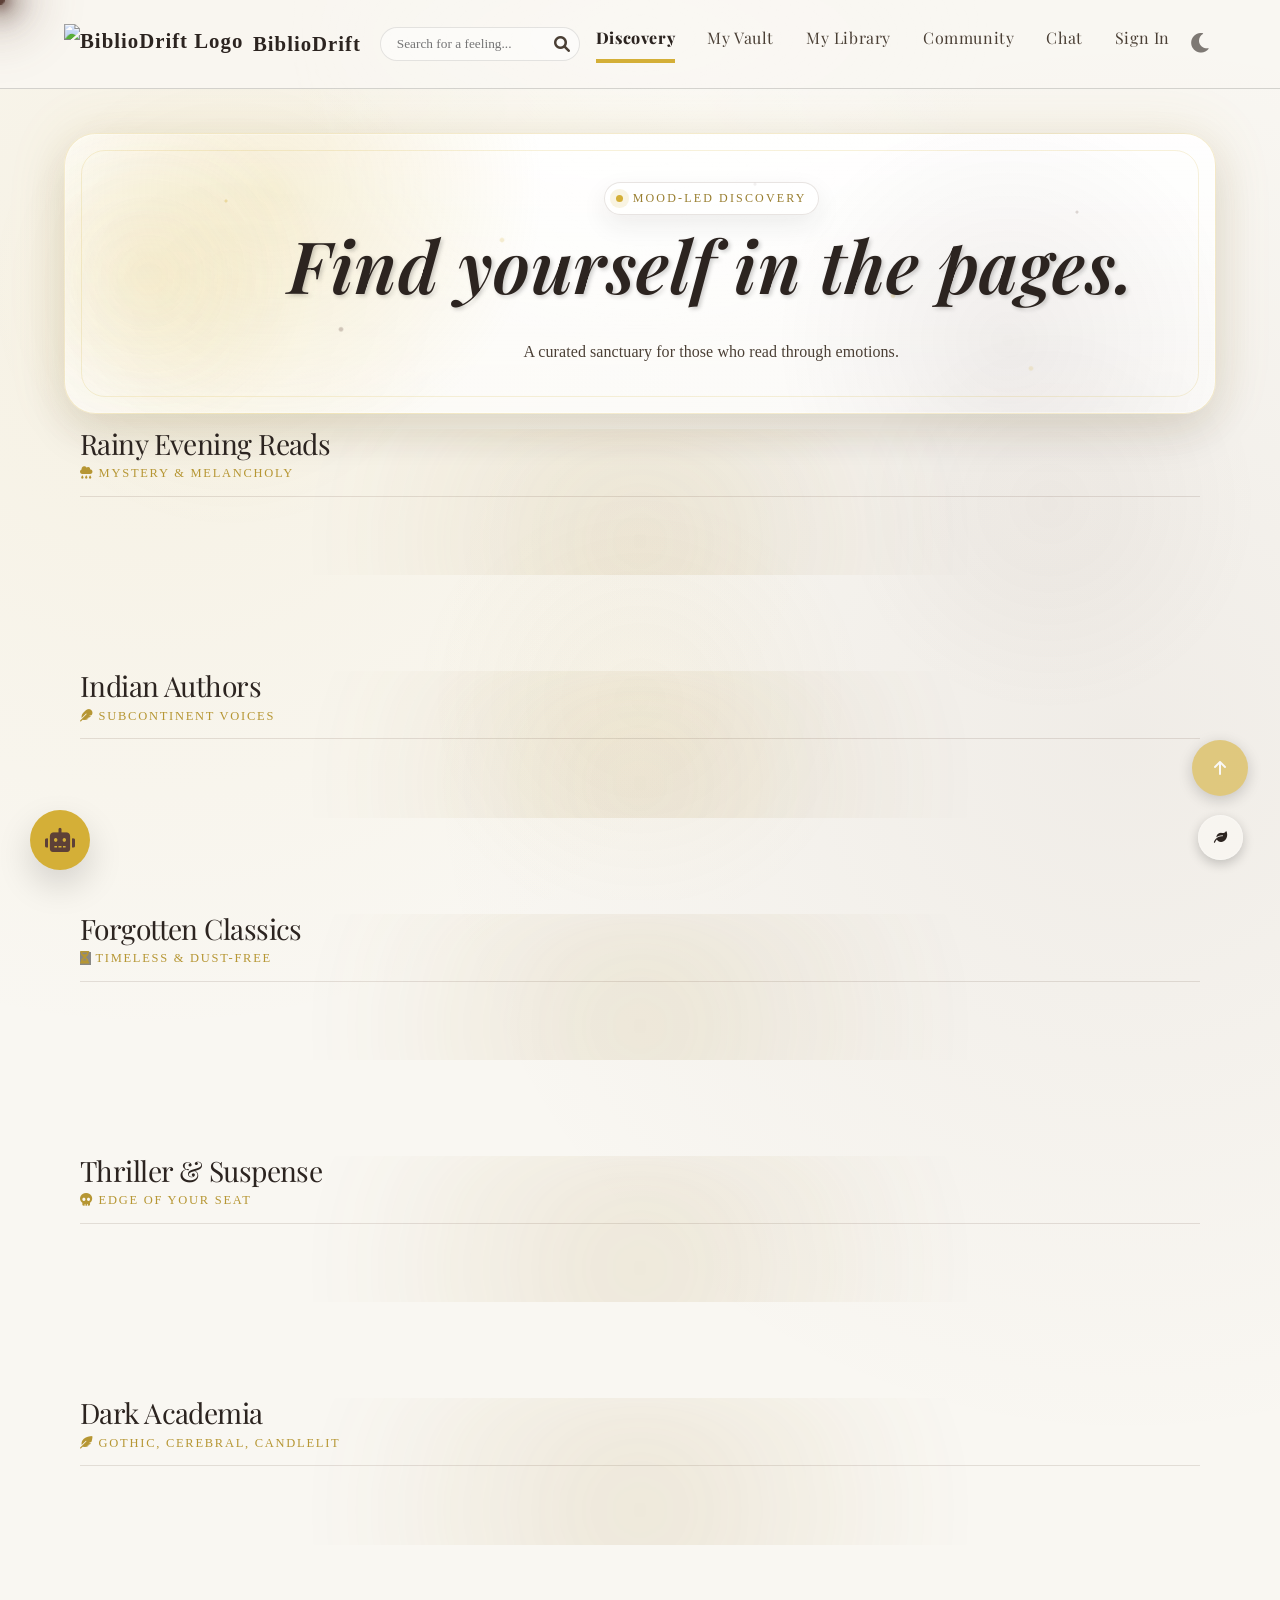
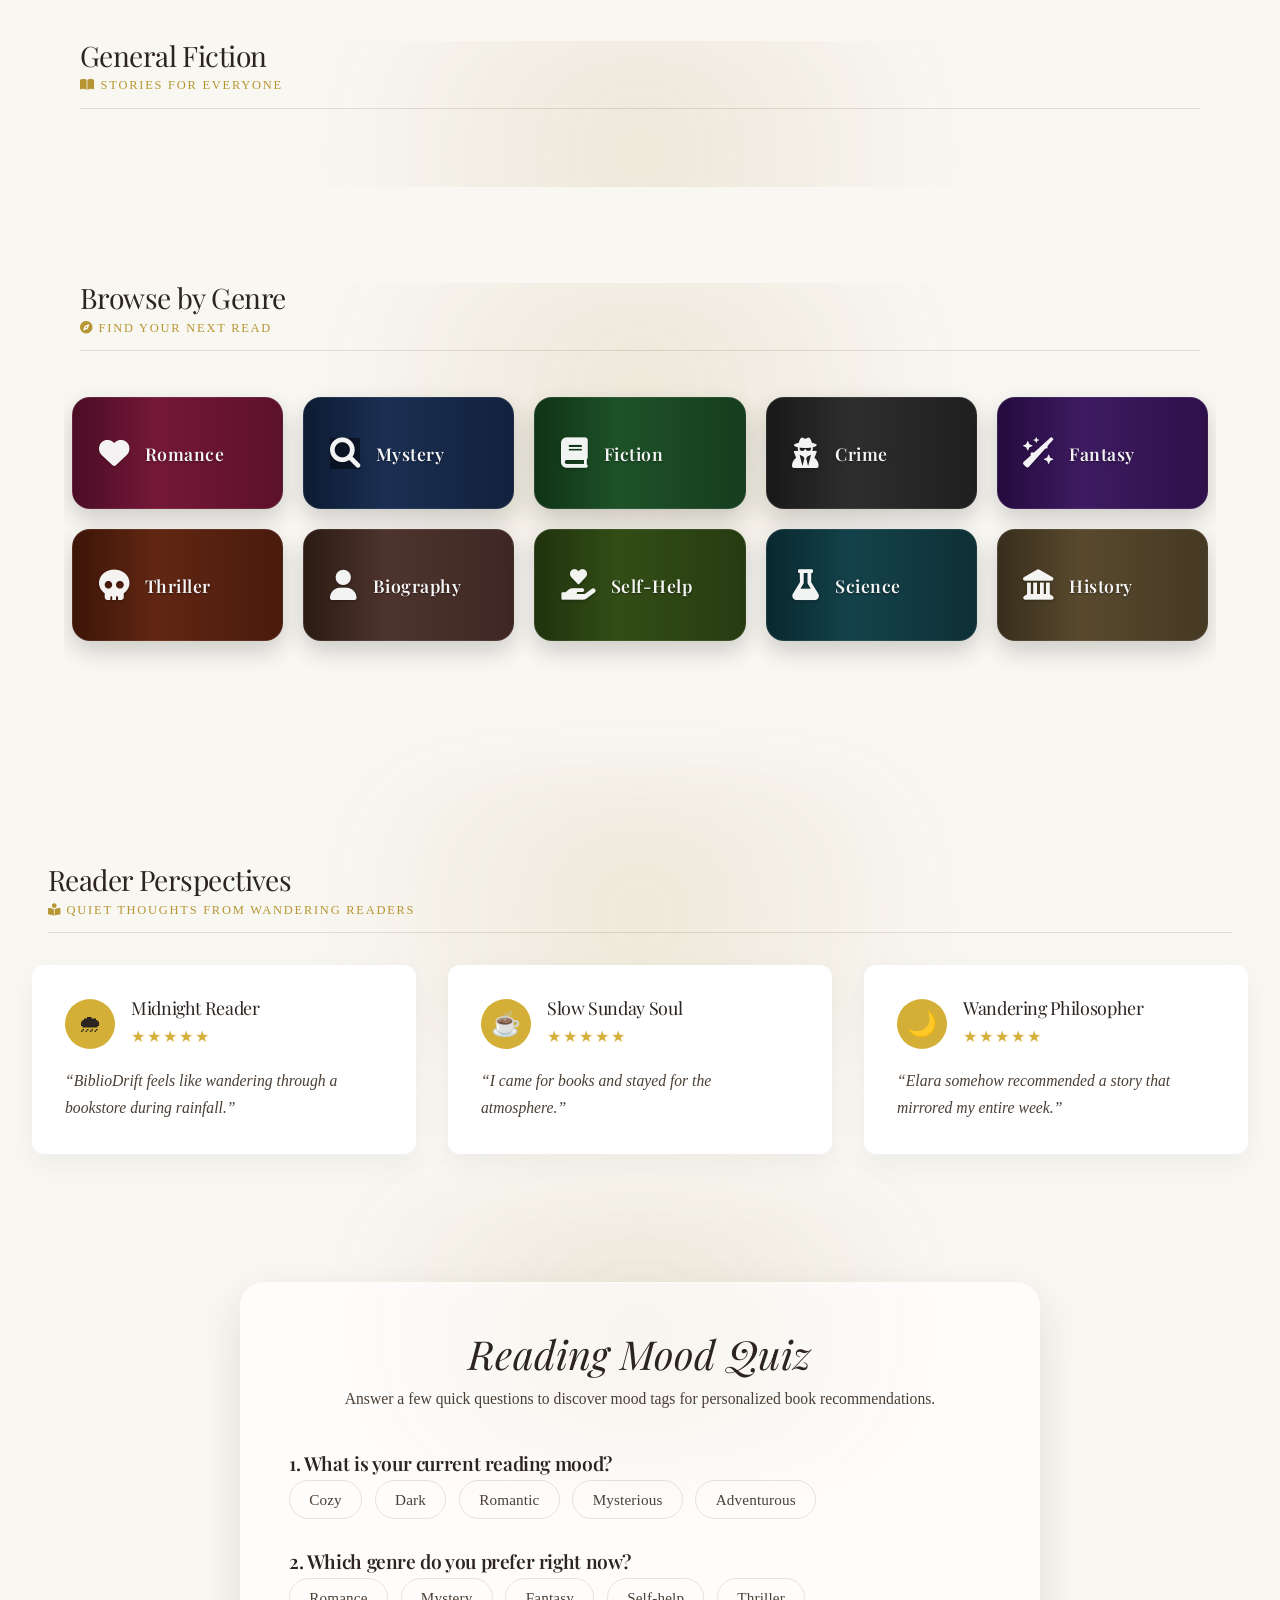
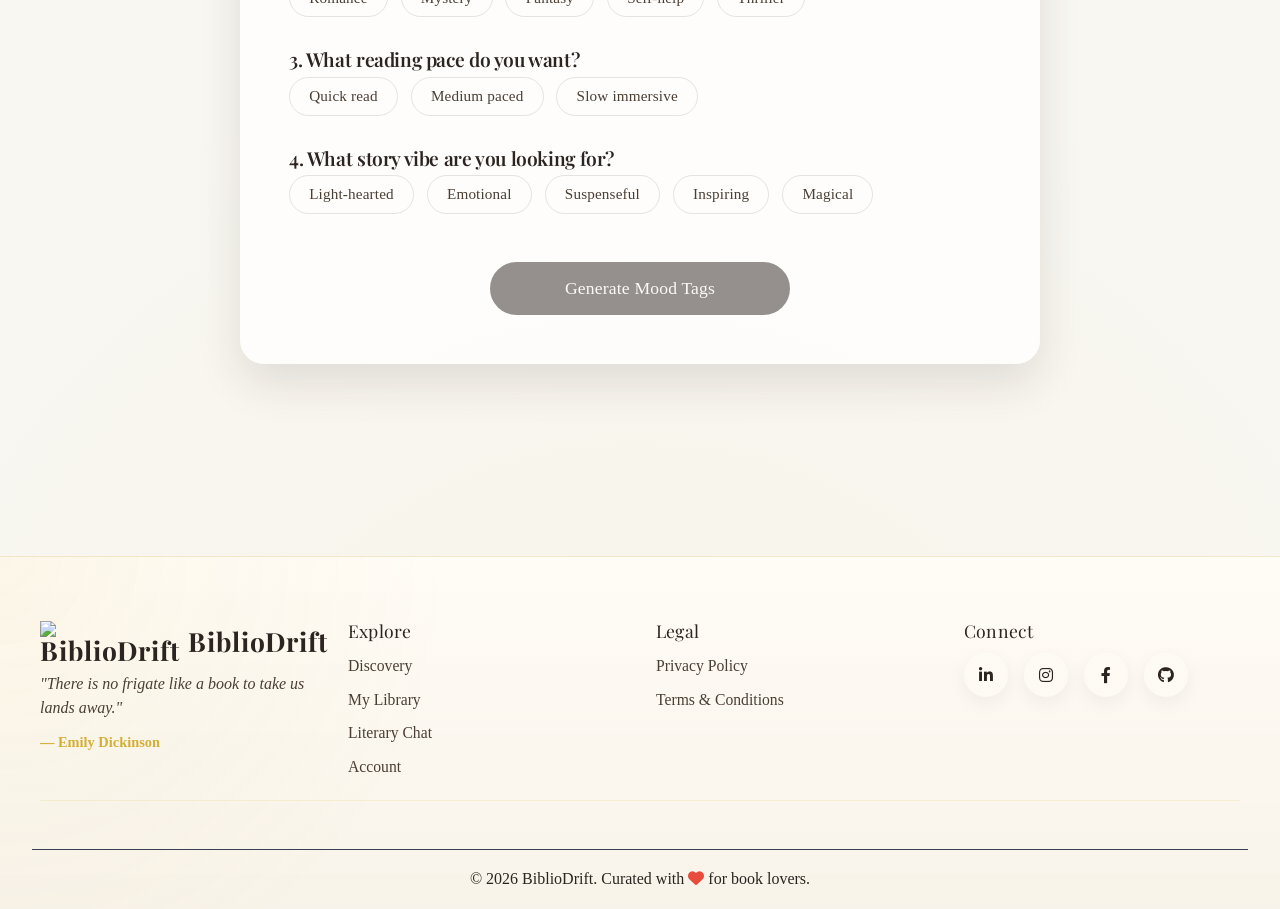
==== commit fac945d3: "Refine typography and hero styling" ====
--- a/frontend/pages/index.html
+++ b/frontend/pages/index.html
@@ -10,21 +10,500 @@
         document.documentElement.setAttribute('data-theme', 'night');
       }
     })();
+    document.addEventListener('DOMContentLoaded', function () {
+      const btn = document.getElementById('themeToggle');
+      if (!btn) {
+        console.error('themeToggle button not found');
+        return;
+      }
+
+      const icon = btn.querySelector('i');
+      const STORAGE_KEY = 'bibliodrift_theme';
+
+      function applyTheme(theme) {
+        if (theme === 'night') {
+          document.documentElement.setAttribute('data-theme', 'night');
+          if (icon) icon.className = 'fa-solid fa-sun';
+        } else {
+          document.documentElement.removeAttribute('data-theme');
+          if (icon) icon.className = 'fa-solid fa-moon';
+        }
+
+        localStorage.setItem(STORAGE_KEY, theme);
+        if (typeof restoreTheme === 'function') restoreTheme();
+        console.log('Theme applied:', theme);
+      }
+
+      // Load saved theme
+      const savedTheme = localStorage.getItem(STORAGE_KEY) || 'light';
+      applyTheme(savedTheme);
+
+      // Toggle on click
+      btn.addEventListener('click', function () {
+        const current =
+          document.documentElement.getAttribute('data-theme') === 'night'
+            ? 'night'
+            : 'light';
+
+        const next = current === 'night' ? 'light' : 'night';
+        applyTheme(next);
+      });
+    });
   </script>
   <script src="https://unpkg.com/dexie/dist/dexie.js"></script>
-
   <script src="../js/db.js"></script>
 
-  <script src="../js/app.js"></script>
+  <!-- <script src="../js/app.js"></script> -->
   <script src="../js/library-3d.js"></script>
-  <script src="https://unpkg.com/dexie/dist/dexie.js"></script>
   <meta name="viewport" content="width=device-width, initial-scale=1.0" />
-  <!-- Added SEO meta description to improve search engine discoverability and click-through rates -->
-  <meta name="description" content="BiblioDrift — Discover books by mood, track your reading journey, and get AI-powered recommendations." />
+  <!-- SEO & Open Graph meta tags -->
+  <meta name="description"
+    content="BiblioDrift — Your mood-based book discovery app. Find your next read by how you feel, track your journey, and get AI-powered recommendations." />
+  <meta property="og:type" content="website" />
+  <meta property="og:url" content="https://bibliodrift-dm.netlify.app/" />
+  <meta property="og:title" content="BiblioDrift | Find yourself in the pages" />
+  <meta property="og:description"
+    content="BiblioDrift — Your mood-based book discovery app. Find your next read by how you feel, track your journey, and get AI-powered recommendations." />
+  <meta property="og:image" content="https://bibliodrift-dm.netlify.app/assets/images/og-banner.png" />
+  <meta property="og:image:width" content="1200" />
+  <meta property="og:image:height" content="630" />
   <title>BiblioDrift | Find yourself in the pages</title>
   <link rel="stylesheet" href="../css/style.css" />
   <link rel="stylesheet" href="../css/keyboard-shortcuts.css" />
-  <link rel="manifest" href="/manifest.json">
+  <link rel="stylesheet" href="../css/pwa.css">
+  <link rel="manifest" href="../manifest.json">
+  <style>
+    .hero,
+    .section-header,
+    .quiz-container,
+    .perspective-card {
+      color-scheme: light dark;
+    }
+
+    body {
+      position: relative;
+      background:
+        radial-gradient(circle at 12% 8%, rgba(212, 175, 55, 0.08), transparent 18%),
+        radial-gradient(circle at 88% 18%, rgba(93, 64, 55, 0.06), transparent 20%),
+        radial-gradient(circle at 50% 100%, rgba(212, 175, 55, 0.05), transparent 22%),
+        var(--bg-color);
+      isolation: isolate;
+    }
+
+    body::before {
+      content: '';
+      position: fixed;
+      inset: 0;
+      pointer-events: none;
+      z-index: 0;
+      background:
+        radial-gradient(circle at 50% 0%, rgba(255, 255, 255, 0.5), transparent 32%),
+        radial-gradient(circle at 18% 32%, rgba(212, 175, 55, 0.06), transparent 20%),
+        radial-gradient(circle at 82% 56%, rgba(93, 64, 55, 0.05), transparent 18%),
+        radial-gradient(circle at 50% 78%, rgba(212, 175, 55, 0.05), transparent 24%);
+      mix-blend-mode: screen;
+      opacity: 0.9;
+    }
+
+    main {
+      position: relative;
+      z-index: 1;
+    }
+
+    .hero {
+      position: relative;
+      max-width: 82rem;
+      margin: 0.75rem auto 0.9rem;
+      padding: clamp(2rem, 4vw, 3rem) clamp(1.25rem, 4vw, 2.5rem);
+      display: flex;
+      flex-direction: column;
+      justify-content: center;
+      gap: 1rem;
+      align-items: center;
+      text-align: center;
+      border-radius: 32px;
+      background:
+        radial-gradient(circle at 18% 20%, rgba(212, 175, 55, 0.18), transparent 28%),
+        radial-gradient(circle at 82% 74%, rgba(93, 64, 55, 0.08), transparent 24%),
+        linear-gradient(180deg, rgba(255, 255, 255, 0.9), rgba(255, 255, 255, 0.62));
+      border: 1px solid rgba(212, 175, 55, 0.24);
+      box-shadow:
+        0 18px 45px rgba(44, 36, 32, 0.12),
+        0 0 0 1px rgba(255, 255, 255, 0.35) inset,
+        0 0 60px rgba(212, 175, 55, 0.12);
+      backdrop-filter: blur(18px) saturate(1.2);
+      -webkit-backdrop-filter: blur(18px) saturate(1.2);
+      overflow: hidden;
+      isolation: isolate;
+    }
+
+    .hero::before {
+      content: '';
+      position: absolute;
+      inset: 1rem;
+      border-radius: 24px;
+      border: 1px solid rgba(212, 175, 55, 0.18);
+      pointer-events: none;
+    }
+
+    .hero::after {
+      content: '';
+      position: absolute;
+      inset: 0;
+      background:
+        radial-gradient(circle at 14% 24%, rgba(212, 175, 55, 0.45) 0 1px, transparent 2px),
+        radial-gradient(circle at 24% 70%, rgba(93, 64, 55, 0.34) 0 1.5px, transparent 3px),
+        radial-gradient(circle at 38% 38%, rgba(212, 175, 55, 0.28) 0 1.5px, transparent 3px),
+        radial-gradient(circle at 60% 18%, rgba(93, 64, 55, 0.22) 0 1px, transparent 2px),
+        radial-gradient(circle at 72% 58%, rgba(212, 175, 55, 0.3) 0 1.5px, transparent 3px),
+        radial-gradient(circle at 88% 28%, rgba(93, 64, 55, 0.26) 0 1px, transparent 2px),
+        radial-gradient(circle at 84% 84%, rgba(212, 175, 55, 0.24) 0 1.5px, transparent 3px);
+      opacity: 0.75;
+      filter: blur(0.2px);
+      animation: heroParticleDrift 14s ease-in-out infinite alternate;
+      pointer-events: none;
+      z-index: 0;
+    }
+
+    .hero-glow {
+      position: absolute;
+      inset: auto auto -14% -8%;
+      width: 22rem;
+      height: 22rem;
+      background: radial-gradient(circle, rgba(212, 175, 55, 0.2), transparent 68%);
+      filter: blur(18px);
+      opacity: 0.75;
+      pointer-events: none;
+      z-index: 0;
+    }
+
+    @keyframes heroParticleDrift {
+      from {
+        transform: translate3d(0, 0, 0) scale(1);
+        opacity: 0.58;
+      }
+
+      to {
+        transform: translate3d(0, -10px, 0) scale(1.02);
+        opacity: 0.92;
+      }
+    }
+
+    .hero-copy {
+      position: relative;
+      display: grid;
+      gap: 0.4rem;
+      max-width: 44rem;
+      justify-items: center;
+      margin-inline: auto;
+      z-index: 1;
+    }
+
+    .hero-kicker {
+      display: inline-flex;
+      align-items: center;
+      gap: 0.6rem;
+      width: fit-content;
+      padding: 0.35rem 0.7rem;
+      border-radius: 999px;
+      border: 1px solid var(--control-border);
+      background: rgba(255, 255, 255, 0.55);
+      color: color-mix(in srgb, var(--accent-gold) 65%, var(--text-main));
+      font-size: 0.75rem;
+      letter-spacing: 0.18em;
+      text-transform: uppercase;
+      box-shadow: 0 10px 26px rgba(44, 36, 32, 0.08);
+    }
+
+    .hero-kicker::before {
+      content: '';
+      width: 0.45rem;
+      height: 0.45rem;
+      border-radius: 999px;
+      background: var(--accent-gold);
+      box-shadow: 0 0 0 6px rgba(212, 175, 55, 0.14);
+      flex-shrink: 0;
+    }
+
+    .hero-title {
+      position: relative;
+      margin: 0;
+      max-width: 20ch;
+      font-size: clamp(2.7rem, 5.8vw, 4.3rem);
+      line-height: 0.86;
+      letter-spacing: -0.065em;
+      font-style: normal;
+      font-weight: 600;
+      text-wrap: nowrap;
+      color: var(--text-main);
+      text-shadow:
+        0 1px 0 rgba(255, 255, 255, 0.52),
+        0 14px 30px rgba(44, 36, 32, 0.14);
+      margin-inline: auto;
+    }
+
+    .hero p {
+      position: relative;
+      margin: 0;
+      max-width: 100%;
+      color: var(--text-muted);
+      font-size: clamp(1rem, 1.05vw, 1.08rem);
+      line-height: 1.7;
+      letter-spacing: 0.005em;
+      text-wrap: pretty;
+      margin-inline: auto;
+      white-space: nowrap;
+    }
+
+    .curated-section,
+    .reader-perspectives,
+    .reading-mood-quiz {
+      position: relative;
+    }
+
+    .curated-section::before,
+    .reader-perspectives::before,
+    .reading-mood-quiz::before {
+      content: '';
+      position: absolute;
+      inset: -2rem auto auto 50%;
+      width: min(58rem, 92vw);
+      height: 18rem;
+      transform: translateX(-50%);
+      border-radius: 999px;
+      background:
+        radial-gradient(circle, rgba(212, 175, 55, 0.12), transparent 62%),
+        radial-gradient(circle, rgba(93, 64, 55, 0.08), transparent 70%);
+      filter: blur(34px);
+      opacity: 0.7;
+      pointer-events: none;
+      z-index: 0;
+    }
+
+    .curated-section > *,
+    .reader-perspectives > *,
+    .reading-mood-quiz > * {
+      position: relative;
+      z-index: 1;
+    }
+
+    .section-header {
+      display: flex;
+      flex-direction: column;
+      align-items: flex-start;
+      gap: 0.35rem;
+      margin: 0 1rem 0.9rem;
+      padding-bottom: 0.85rem;
+      border-bottom: 1px solid var(--control-border);
+    }
+
+    .section-header h2 {
+      margin: 0;
+      font-size: clamp(1.45rem, 2.2vw, 2rem);
+      line-height: 1.1;
+      letter-spacing: -0.02em;
+      text-wrap: balance;
+    }
+
+    .section-header span {
+      color: color-mix(in srgb, var(--accent-gold) 82%, var(--text-main));
+      font-size: 0.78rem;
+      line-height: 1.35;
+      letter-spacing: 0.14em;
+      text-transform: uppercase;
+    }
+
+    .perspective-card,
+    .quiz-container,
+    .modal-content,
+    .chatbot-window,
+    .ambient-panel {
+      color: var(--text-main);
+    }
+
+    .perspective-card h3,
+    .quiz-question h3,
+    .quiz-results h3,
+    .modal-info h2,
+    .chatbot-name-status h4,
+    .ambient-panel h3 {
+      margin-bottom: 0.35rem;
+      line-height: 1.12;
+      letter-spacing: -0.02em;
+    }
+
+    .perspective-card h3 {
+      font-size: 1.12rem;
+    }
+
+    .perspective-text,
+    .quiz-container p,
+    .modal-subtitle,
+    .chatbot-status,
+    .ambient-option span,
+    .purchase-header,
+    .ai-header span {
+      line-height: 1.75;
+    }
+
+    .perspective-text,
+    .quiz-container p,
+    .modal-subtitle {
+      color: var(--text-muted);
+      font-size: 0.98rem;
+    }
+
+    [data-theme="night"] .hero {
+      background:
+        radial-gradient(circle at 18% 20%, rgba(252, 203, 78, 0.2), transparent 28%),
+        radial-gradient(circle at 82% 74%, rgba(255, 255, 255, 0.05), transparent 24%),
+        linear-gradient(180deg, rgba(31, 26, 23, 0.96), rgba(24, 20, 18, 0.92));
+      border-color: rgba(252, 203, 78, 0.24);
+      box-shadow:
+        0 18px 45px rgba(0, 0, 0, 0.45),
+        0 0 0 1px rgba(252, 203, 78, 0.06) inset,
+        0 0 60px rgba(252, 203, 78, 0.14);
+    }
+
+    [data-theme="night"] .hero::before {
+      border-color: rgba(252, 203, 78, 0.16);
+    }
+
+    [data-theme="night"] .hero-title {
+      text-shadow: 0 10px 30px rgba(0, 0, 0, 0.35);
+    }
+
+    [data-theme="night"] body::before {
+      background:
+        radial-gradient(circle at 50% 0%, rgba(255, 255, 255, 0.08), transparent 30%),
+        radial-gradient(circle at 20% 28%, rgba(252, 203, 78, 0.07), transparent 18%),
+        radial-gradient(circle at 82% 56%, rgba(255, 255, 255, 0.04), transparent 18%),
+        radial-gradient(circle at 50% 78%, rgba(252, 203, 78, 0.05), transparent 24%);
+      mix-blend-mode: screen;
+    }
+
+    [data-theme="night"] .curated-section::before,
+    [data-theme="night"] .reader-perspectives::before,
+    [data-theme="night"] .reading-mood-quiz::before {
+      background:
+        radial-gradient(circle, rgba(252, 203, 78, 0.1), transparent 62%),
+        radial-gradient(circle, rgba(255, 255, 255, 0.04), transparent 70%);
+      opacity: 0.55;
+    }
+
+    [data-theme="night"] .section-header span {
+      color: var(--accent-gold);
+    }
+
+    [data-theme="night"] .perspective-text,
+    [data-theme="night"] .quiz-container p,
+    [data-theme="night"] .modal-subtitle {
+      color: #d8c7b8;
+    }
+
+    .modal-info h2 {
+      font-size: clamp(1.55rem, 2.5vw, 2.2rem);
+      margin-bottom: 0.35rem;
+    }
+
+    .chatbot-name-status h4 {
+      font-size: 1rem;
+    }
+
+    .chatbot-status {
+      font-size: 0.84rem;
+      letter-spacing: 0.02em;
+    }
+
+    .quiz-options button,
+    .generate-tags-btn,
+    .retake-quiz-btn,
+    .btn-primary,
+    .btn-secondary,
+    .btn-preview {
+      letter-spacing: 0.01em;
+    }
+
+    @media (max-width: 768px) {
+      .hero {
+        margin-top: 1rem;
+        margin-bottom: 0.85rem;
+        border-radius: 26px;
+        padding: 1.6rem 1rem 2rem;
+        text-align: center;
+        align-items: center;
+      }
+
+      .hero::before {
+        inset: 0.75rem;
+        border-radius: 20px;
+      }
+
+      .hero h1 {
+        max-width: 100%;
+        font-size: clamp(2.1rem, 7vw, 3rem);
+        line-height: 0.9;
+      }
+
+      .hero p {
+        max-width: 30ch;
+        font-size: 0.94rem;
+        line-height: 1.68;
+        white-space: normal;
+      }
+
+      .hero-copy {
+        justify-items: center;
+      }
+
+      .section-header {
+        margin-inline: 0.5rem;
+      }
+
+      .section-header h2 {
+        font-size: 1.25rem;
+      }
+
+      .section-header span {
+        font-size: 0.72rem;
+      }
+
+      .modal-info h2 {
+        font-size: 1.45rem;
+      }
+    }
+
+    @media (max-width: 480px) {
+      .hero {
+        border-radius: 22px;
+        padding: 1.45rem 0.9rem 1.7rem;
+      }
+
+      .hero h1 {
+        max-width: 100%;
+        letter-spacing: -0.05em;
+        font-size: clamp(1.9rem, 8vw, 2.55rem);
+      }
+
+      .hero p,
+      .perspective-text,
+      .modal-subtitle {
+        font-size: 0.94rem;
+        line-height: 1.7;
+        white-space: normal;
+      }
+
+      .section-header h2,
+      .quiz-container h2,
+      .modal-info h2 {
+        letter-spacing: -0.01em;
+      }
+
+      .section-header span {
+        letter-spacing: 0.11em;
+      }
+    }
+  </style>
   <!-- Fonts -->
   <link rel="preconnect" href="https://fonts.googleapis.com" />
   <link rel="preconnect" href="https://fonts.gstatic.com" crossorigin />
@@ -37,7 +516,6 @@
   <script src="https://cdn.jsdelivr.net/npm/dompurify@3.0.6/dist/purify.min.js"></script>
   <link rel="icon" href="../assets/images/biblioDrift_favicon.png" type="image/png">
   <!-- PWA -->
-  <link rel="manifest" href="/manifest.json">
   <meta name="theme-color" content="#2c2420">
   <meta name="apple-mobile-web-app-capable" content="yes">
   <meta name="apple-mobile-web-app-status-bar-style" content="black-translucent">
@@ -46,6 +524,10 @@
 </head>
 
 <body>
+  <div id="sc-glow-outer"></div>
+  <div id="sc-glow-mid"></div>
+  <div id="sc-glow-inner"></div>
+  <div id="sc-dot"></div>
   <header>
     <a href="index.html" class="logo">
       <img style="height: 40px" src="../assets/images/biblioDrift_favicon.png" alt="BiblioDrift Logo"> BiblioDrift
@@ -61,8 +543,16 @@
           <span class="tooltip-text"><i class="fa-solid fa-wand-magic-sparkles"></i> Explore books</span>
         </div>
         <div class="tooltip">
+          <a href="vault.html">My Vault</a>
+          <span class="tooltip-text"><i class="fa-solid fa-vault"></i> My Vault</span>
+        </div>
+        <div class="tooltip">
           <a href="library.html">My Library</a>
           <span class="tooltip-text"><i class="fa-solid fa-book"></i> My Library</span>
+        </div>
+        <div class="tooltip">
+           <a href="community-stories.html">Community</a>
+           <span class="tooltip-text"><i class="fa-solid fa-pen-nib"></i> Community Stories</span>
         </div>
         <div class="tooltip">
           <a href="chat.html">Chat</a>
@@ -82,8 +572,12 @@
 
   <main>
     <section class="hero">
-      <h1>Find yourself in the pages.</h1>
-      <p>A curated sanctuary for those who read through emotions.</p>
+      <div class="hero-glow" aria-hidden="true"></div>
+      <div class="hero-copy">
+        <span class="hero-kicker">Mood-led discovery</span>
+        <h1 class="hero-title">Find yourself in the pages.</h1>
+        <p>A curated sanctuary for those who read through emotions.</p>
+      </div>
     </section>
 
     <!-- SEARCH RESULTS SECTION (Initially Hidden) -->
@@ -92,6 +586,13 @@
         <h2 id="search-query-display">Search Results</h2>
         <span><i class="fa-solid fa-magnifying-glass"></i> Exploring your query</span>
       </div>
+      <!-- Mood-Tag Filter Bar -->
+      <div id="mood-filter-bar" class="mood-filter-bar" hidden>
+        <div class="filter-label">Filter by mood:</div>
+        <div class="filter-chips" id="filter-chips">
+          <!-- Dynamically populated chips -->
+        </div>
+      </div>
       <div class="curated-row" id="search-results-grid">
         <!-- Dynamically Appended Books -->
       </div>
@@ -121,6 +622,20 @@
       </div>
       <div class="curated-row" id="row-classics"></div>
     </section>
+
+    <section class="curated-section">
+      <div class="section-header">
+        <h2>Thriller & Suspense</h2>
+        <span><i class="fa-solid fa-skull"></i> Edge of Your Seat</span>
+      </div>
+    <div class="curated-row" id="row-thriller"></div>
+    </section>
+
+      
+    
+     
+      
+    
 
     <section class="curated-section">
       <div class="section-header">
@@ -190,39 +705,180 @@
                 <div class="text-skeleton skeleton" style="width: 70%"></div>
               </div>
             </div>
+            <!-- Added "Where to Buy" section -->
+            <div class="purchase-links-box" style="margin-top: 15px;">
+              <div class="purchase-header"><i class="fa-solid fa-cart-shopping"></i><span> Where to Buy</span></div>
+              <div id="modal-purchase-links" class="purchase-links-container">
+                <div class="text-skeleton skeleton"></div>
+              </div>
+            </div>
             <div class="modal-actions">
               <button id="modal-add-btn" class="btn-primary"><i class="fa-regular fa-heart"></i> Add to Library</button>
               <button id="modal-preview-btn" class="btn-preview"><i class="fa-solid fa-book-open"></i> Preview</button>
               <button id="modal-share-btn" class="btn-secondary modal-share-btn"><i class="fa-solid fa-share-nodes"></i>
                 Share</button>
+              <button id="modal-mood-btn" class="btn-secondary"><i class="fa-solid fa-wand-magic-sparkles"></i> Explore
+                Mood</button>
             </div>
           </div>
         </div>
       </div>
     </dialog>
   </main>
-
-
-<!--The footer is being called usingt footer.js.-->
+<section class="reader-perspectives">
+
+
+  <div class="section-header">
+    <h2>Reader Perspectives</h2>
+    <span>
+      <i class="fa-solid fa-book-open-reader"></i>
+      Quiet thoughts from wandering readers
+    </span>
+  </div>
+
+  <div class="perspective-grid">
+
+    <div class="perspective-card">
+      <div class="perspective-user">
+        <div class="avatar-circle">🌧</div>
+
+        <div>
+          <h3>Midnight Reader</h3>
+          <p class="stars">★★★★★</p>
+        </div>
+      </div>
+
+      <p class="perspective-text">
+        “BiblioDrift feels like wandering through a bookstore during rainfall.”
+      </p>
+    </div>
+
+    <div class="perspective-card">
+      <div class="perspective-user">
+        <div class="avatar-circle">☕</div>
+
+        <div>
+          <h3>Slow Sunday Soul</h3>
+          <p class="stars">★★★★★</p>
+        </div>
+      </div>
+
+      <p class="perspective-text">
+        “I came for books and stayed for the atmosphere.”
+      </p>
+    </div>
+
+    <div class="perspective-card">
+      <div class="perspective-user">
+        <div class="avatar-circle">🌙</div>
+
+        <div>
+          <h3>Wandering Philosopher</h3>
+          <p class="stars">★★★★★</p>
+        </div>
+      </div>
+
+      <p class="perspective-text">
+        “Elara somehow recommended a story that mirrored my entire week.”
+      </p>
+    </div>
+
+  </div>
+
+</section>
+
+    <!-- Reading mood quiz section -->
+    <section class="reading-mood-quiz" id="readingMoodQuiz">
+      <div class="quiz-container">
+        <h2>Reading Mood Quiz</h2>
+        <p>
+          Answer a few quick questions to discover mood tags for personalized book
+          recommendations.
+        </p>
+
+        <div class="quiz-question">
+          <h3>1. What is your current reading mood?</h3>
+          <div class="quiz-options" data-question="mood">
+            <button type="button" data-value="cozy">Cozy</button>
+            <button type="button" data-value="dark">Dark</button>
+            <button type="button" data-value="romantic">Romantic</button>
+            <button type="button" data-value="mysterious">Mysterious</button>
+            <button type="button" data-value="adventurous">Adventurous</button>
+          </div>
+        </div>
+
+        <div class="quiz-question">
+          <h3>2. Which genre do you prefer right now?</h3>
+          <div class="quiz-options" data-question="genre">
+            <button type="button" data-value="romance">Romance</button>
+            <button type="button" data-value="mystery">Mystery</button>
+            <button type="button" data-value="fantasy">Fantasy</button>
+            <button type="button" data-value="self-help">Self-help</button>
+            <button type="button" data-value="thriller">Thriller</button>
+          </div>
+        </div>
+
+        <div class="quiz-question">
+          <h3>3. What reading pace do you want?</h3>
+          <div class="quiz-options" data-question="pace">
+            <button type="button" data-value="quick-read">Quick read</button>
+            <button type="button" data-value="medium-paced">Medium paced</button>
+            <button type="button" data-value="slow-immersive">Slow immersive</button>
+          </div>
+        </div>
+
+        <div class="quiz-question">
+          <h3>4. What story vibe are you looking for?</h3>
+          <div class="quiz-options" data-question="vibe">
+            <button type="button" data-value="light-hearted">Light-hearted</button>
+            <button type="button" data-value="emotional">Emotional</button>
+            <button type="button" data-value="suspenseful">Suspenseful</button>
+            <button type="button" data-value="inspiring">Inspiring</button>
+            <button type="button" data-value="magical">Magical</button>
+          </div>
+        </div>
+
+        <button type="button" id="generateMoodTags" class="generate-tags-btn" disabled>
+          Generate Mood Tags
+        </button>
+
+        <div class="quiz-results" id="quizResults" hidden>
+          <h3>Your Reading Mood Tags</h3>
+          <div class="mood-tags" id="moodTags"></div>
+          <button type="button" id="retakeQuiz" class="retake-quiz-btn">
+            Retake Quiz
+          </button>
+        </div>
+      </div>
+    </section>
+
+
+  <!--The footer is being called usingt footer.js.-->
   <script src="../js/config.js"></script>
+  <script src="../js/security.js"></script>
   <script src="../js/app.js"></script>
   <script src="../js/book-preview.js"></script>
+  <script src="../js/pwa.js"></script>
   <script src="../js/footer.js"></script>
   <script src="../script/header-scroll.js"></script>
-
+  <script src="../js/theme-manager.js"></script>
+  <script src="../js/ambient.js"></script>
 
   <!-- Back to Top Button -->
-  <button id="backToTop" class="btn-icon back-to-top" title="Back to Top" onclick="window.scrollTo({top: 0, behavior: 'smooth'});">
+  <button id="backToTop" class="btn-icon back-to-top" title="Back to Top"
+    onclick="window.scrollTo({top: 0, behavior: 'smooth'});">
     <i class="fa-solid fa-arrow-up"></i>
   </button>
 
   <!-- Ambient Sanctuary UI -->
   <div class="ambient-sanctuary">
-    <button id="ambientToggle" title="Ambient Sanctuary">
+    <button id="ambientToggle" title="Ambient Sanctuary" aria-expanded="false" aria-controls="ambientPanel">
       <i class="fa-solid fa-leaf"></i>
     </button>
+    
     <div id="ambientPanel" class="ambient-panel">
       <h3 style="color: var(--text-main) !important;">Ambient Sanctuary</h3>
+      
       <div class="ambient-option">
         <span style="color: var(--text-main) !important;"><i class="fa-solid fa-cloud-rain"></i> Rainy Evening</span>
         <label class="switch">
@@ -230,6 +886,7 @@
           <span class="slider"></span>
         </label>
       </div>
+      
       <div class="ambient-option">
         <span style="color: var(--text-main) !important;"><i class="fa-solid fa-fire"></i> Cozy Fireplace</span>
         <label class="switch">
@@ -237,6 +894,47 @@
           <span class="slider"></span>
         </label>
       </div>
+
+      <div class="ambient-option">
+        <span style="color: var(--text-main) !important;"><i class="fa-solid fa-rocket"></i> Space Drift</span>
+        <label class="switch">
+          <input type="checkbox" id="spaceToggle">
+          <span class="slider"></span>
+        </label>
+      </div>
+
+      <div class="ambient-option">
+        <span style="color: var(--text-main) !important;"><i class="fa-solid fa-train"></i> Night Train</span>
+        <label class="switch">
+          <input type="checkbox" id="trainToggle">
+          <span class="slider"></span>
+        </label>
+      </div>
+
+      <div class="ambient-option">
+        <span style="color: var(--text-main) !important;"><i class="fa-solid fa-tree"></i> Forest Cabin</span>
+        <label class="switch">
+          <input type="checkbox" id="forestToggle">
+          <span class="slider"></span>
+        </label>
+      </div>
+
+      <div class="ambient-option">
+        <span style="color: var(--text-main) !important;"><i class="fa-solid fa-wand-sparkles"></i> Magic Realm</span>
+        <label class="switch">
+          <input type="checkbox" id="magicToggle">
+          <span class="slider"></span>
+        </label>
+      </div>
+
+      <div class="ambient-option">
+        <span style="color: var(--text-main) !important;"><i class="fa-solid fa-torii-gate"></i> Wisteria Night</span>
+        <label class="switch">
+          <input type="checkbox" id="animeToggle">
+          <span class="slider"></span>
+        </label>
+      </div>
+
       <div class="ambient-option">
         <span style="color: var(--text-main) !important;"><i class="fa-solid fa-water"></i> Calm Ocean Waves</span>
         <label class="switch">
@@ -252,8 +950,13 @@
         </label>
       </div>
       <div class="volume-control">
-        <label for="ambientVolume" style="color: var(--text-main) !important;"><i class="fa-solid fa-volume-high"></i> Volume</label>
-        <input type="range" id="ambientVolume" min="0" max="1" step="0.1" value="0.5" style="width: 100%;">
+        <label for="ambientVolume" style="color: var(--text-main) !important;"><i class="fa-solid fa-volume-high"></i>
+          Volume</label>
+        <div class="range-wrap">
+          <div class="range-track" aria-hidden="true"></div>
+          <div class="range-fill" aria-hidden="true"></div>
+          <input type="range" id="ambientVolume" min="0" max="1" step="0.1" value="0.5" style="width: 100%;">
+        </div>
       </div>
     </div>
   </div>
@@ -261,6 +964,34 @@
   <script src="../js/ambient.js"></script>
   <script src="../js/security.js"></script>
   <script src="../js/pwa.js"></script>
+  <!-- AI Chatbot Widget -->
+  <div id="ai-chatbot-widget" class="chatbot-widget">
+    <button id="chatbot-toggle-btn" class="chatbot-toggle-btn" title="Chat with Elara">
+      <i class="fa-solid fa-robot"></i>
+    </button>
+    <div id="chatbot-window" class="chatbot-window hidden">
+      <div class="chatbot-header">
+        <div class="chatbot-bot-info">
+          <div class="chatbot-avatar"><i class="fa-solid fa-wand-magic-sparkles"></i></div>
+          <div class="chatbot-name-status">
+            <h4>Elara</h4>
+            <span class="chatbot-status">The Bookseller</span>
+          </div>
+        </div>
+        <button id="chatbot-close-btn" class="chatbot-close-btn"><i class="fa-solid fa-times"></i></button>
+      </div>
+      <div id="chatbot-messages" class="chatbot-messages">
+        <div class="chat-message bot-message">
+          <p>Hello, wanderer. What kind of story are you looking for today?</p>
+        </div>
+      </div>
+      <div class="chatbot-input-area">
+        <input type="text" id="chatbot-input" placeholder="Describe a mood, setting, or feeling...">
+        <button id="chatbot-send-btn" class="chatbot-send-btn"><i class="fa-solid fa-paper-plane"></i></button>
+      </div>
+    </div>
+  </div>
+  <script src="../js/chatbot.js"></script>
 
 </body>
 
--- a/frontend/css/style.css
+++ b/frontend/css/style.css
@@ -1,4791 +1,7592 @@
-:root {
-    /* Fix: WCAG AA Contrast Floor - Issue #534 */
-.glass-panel,
-.book-tooltip,
-.book-detail-modal,
-[class*="glass"] {
-    background: rgba(0, 0, 0, 0.45) !important;
-    backdrop-filter: blur(12px);
-    -webkit-backdrop-filter: blur(12px);
-}
-    /* Day Theme (Default) */
-    --bg-color: #f9f7f2;
-    --header-bg: rgba(249, 247, 242, 0.8);
-    --text-main: #2c2420;
-    --text-muted: #6b5e55;
-    --accent-gold: #d4af37;
-    --wood-dark: #5d4037;
-    --wood-light: #8d6e63;
-    --glass-bg: rgba(255, 255, 255, 0.1);
-    --glass-border: rgba(255, 255, 255, 0.2);
-    --shadow-soft: 0 10px 30px rgba(0, 0, 0, 0.05);
-    --input-bg: rgba(255, 255, 255, 0.5);
-    --input-border: rgba(0, 0, 0, 0.1);
-    --book-bg: #fff;
-    --paper-color: #fffdf9;
-
-    /* Vibe Colors */
-    --vibe-mystery: #78909c;
-    --vibe-romance: #ef9a9a;
-    --vibe-classic: #a1887f;
-
-    /* Dimensions */
-    --book-width: 160px;
-    --book-height: 240px;
-    --book-thick: 40px;
-}
-
-[data-theme="night"] {
-    /* Night Theme (Dark Wood) */
-    --bg-color: #1e1a18;
-    --header-bg: rgba(30, 26, 24, 0.85);
-    --text-main: #e0d5cb;
-    --text-muted: #a89a8e;
-    --accent-gold: #fccb4e;
-    --wood-dark: #3e2723;
-    --wood-light: #5d4037;
-    --glass-bg: rgba(0, 0, 0, 0.3);
-    --glass-border: rgba(255, 255, 255, 0.05);
-    --shadow-soft: 0 10px 40px rgba(0, 0, 0, 0.4);
-    --input-bg: rgba(0, 0, 0, 0.2);
-    --input-border: rgba(255, 255, 255, 0.1);
-    --book-bg: #2c2420;
-    --paper-color: #e0d5cb;
-}
-
-* {
-    box-sizing: border-box;
-    margin: 0;
-    padding: 0;
-}
-
-html {
-    scroll-behavior: smooth;
-    transition: background-color 0.4s ease, color 0.4s ease;
-}
-
-body {
-    background-color: var(--bg-color);
-    color: var(--text-main);
-    font-family: "Georgia", serif;
-    /* Classic serif for books */
-    overflow-x: hidden;
-    min-height: 100vh;
-    transition: background-color 0.4s ease, color 0.4s ease, border-color 0.4s ease, box-shadow 0.4s ease;
-}
-
-/* Explicit night-mode overrides — bulletproof fallback */
-[data-theme="night"] body,
-html[data-theme="night"],
-html[data-theme="night"] body {
-    background-color: #1e1a18 !important;
-    color: #fff5f5 !important;
-}
-
-[data-theme="night"] header {
-    background: rgba(30, 26, 24, 0.85) !important;
-}
-
-[data-theme="night"] .search-input,
-[data-theme="night"] input {
-    background: rgba(0, 0, 0, 0.2) !important;
-    color: #e0d5cb !important;
-    border-color: rgba(255, 255, 255, 0.1) !important;
-}
-
-
-/* Global Wooden Scrollbar Styling */
-::-webkit-scrollbar {
-    width: 12px;
-}
-
-::-webkit-scrollbar-track {
-    background: var(--bg-color);
-}
-
-::-webkit-scrollbar-thumb {
-    background: linear-gradient(180deg, var(--wood-dark), var(--wood-light));
-    border-radius: 6px;
-    border: 2px solid var(--bg-color);
-}
-
-::-webkit-scrollbar-thumb:hover {
-    background: linear-gradient(180deg, var(--wood-light), var(--wood-dark));
-    box-shadow: inset 0 0 6px rgba(0, 0, 0, 0.3);
-}
-
-h1,
-h2,
-h3 {
-    font-weight: normal;
-    font-family: "Playfair Display", serif;
-    /* Elegant headings */
-}
-
-/* --- Layout --- */
-header {
-    padding: 2rem 4rem;
-    display: flex;
-    justify-content: space-between;
-    align-items: center;
-    position: sticky;
-    top: 0;
-    z-index: 100;
-    background: var(--header-bg);
-    backdrop-filter: blur(10px);
-    transition: background-color 0.4s ease, color 0.4s ease, backdrop-filter 0.4s ease;
-}
-
-.header-controls {
-    display: flex;
-    align-items: center;
-    gap: 2rem;
-}
-
-.search-bar {
-    position: relative;
-    display: flex;
-    align-items: center;
-}
-
-.search-input {
-    background: var(--input-bg);
-    border: 1px solid var(--input-border);
-    padding: 0.5rem 1rem;
-    border-radius: 20px;
-    font-family: "Georgia", serif;
-    width: 200px;
-    transition: all 0.4s ease;
-    outline: none;
-    color: var(--text-main);
-}
-
-.search-input:focus {
-    background: var(--book-bg);
-    width: 300px;
-    box-shadow: var(--shadow-soft);
-}
-
-.search-icon {
-    position: absolute;
-    right: 10px;
-    color: var(--text-muted);
-    cursor: pointer;
-    transition: color 0.3s ease;
-}
-
-.search-icon:hover {
-    color: var(--text-main);
-}
-
-.logo {
-    font-size: 1.5rem;
-    letter-spacing: 1px;
-    color: var(--text-main);
-    text-decoration: none;
-    display: flex;
-    align-items: center;
-    gap: 0.5rem;
-}
-
-.nav-links a {
-    text-decoration: none;
-    color: var(--text-muted);
-    margin-left: 2rem;
-    transition: color 0.3s ease;
-}
-
-.nav-links a:hover,
-.nav-links a.active {
-    color: var(--text-main);
-}
-
-/* === ANIMATED HOVER TOOLTIPS FOR NAVIGATION (NEW) === */
-.tooltip {
-    position: relative;
-    display: inline-block;
-}
-
-.tooltip-text {
-    position: absolute;
-    left: 50%;
-    bottom: calc(100% + 8px);
-    transform: translateX(-50%) scale(0.95) translateY(6px);
-    padding: 10px 14px;
-    background: #fffaf3;
-    color: #2b2b2b;
-    font-size: 13px;
-    font-weight: 500;
-    white-space: nowrap;
-    border-radius: 10px;
-    box-shadow: 0 8px 20px rgba(0, 0, 0, 0.15);
-    border: 1px solid rgba(0, 0, 0, 0.08);
-    opacity: 0;
-    visibility: hidden;
-    pointer-events: none;
-    transition: all 0.25s ease;
-    z-index: 9999;
-}
-
-.tooltip-text::after {
-    content: "";
-    position: absolute;
-    top: 100%;
-    left: 50%;
-    transform: translateX(-50%) rotate(45deg);
-    width: 12px;
-    height: 12px;
-    background: #fffaf3;
-    border-left: 1px solid rgba(0, 0, 0, 0.08);
-    border-bottom: 1px solid rgba(0, 0, 0, 0.08);
-}
-
-.tooltip:hover .tooltip-text {
-    opacity: 1;
-    visibility: visible;
-    transform: translateX(-40%) scale(1) translateY(0);
-}
-
-.tooltip-text i {
-    margin-right: 5px;
-    color: var(--accent-gold);
-}
-
-main {
-    padding: 2rem 4rem;
-    max-width: 1400px;
-    margin: 0 auto;
-    width: 100%;
-    overflow-x: hidden;
-}
-
-/* --- Hero --- */
-.hero {
-    text-align: center;
-    padding: 6rem 1rem;
-    animation: heroFade 1s ease-out;
-}
-
-@keyframes heroFade {
-    from {
-        opacity: 0;
-        transform: translateY(15px);
-    }
-
-    to {
-        opacity: 1;
-        transform: translateY(0);
-    }
-}
-
-
-.hero h1 {
-    font-size: clamp(2.5rem, 8vw, 4.5rem);
-    margin-bottom: 1.5rem;
-    font-style: italic;
-    line-height: 1.2;
-    letter-spacing: 0.5px;
-    text-shadow: 2px 2px 4px rgba(0, 0, 0, 0.2);
-}
-
-.hero p {
-    color: var(--text-muted);
-    font-size: 1.2rem;
-    line-height: 1.8;
-    max-width: 55ch;
-    margin: 0 auto;
-}
-
-/* --- Curated Tables (Horizontal Scroll) --- */
-.curated-section {
-    margin-bottom: 6rem;
-    width: 100%;
-    overflow-x: hidden;
-}
-
-.section-header {
-    margin-: 0 1rem 0.5rem 1rem;
-    display: flex;
-    justify-content: space-between;
-    align-items: baseline;
-    flex-wrap: wrap;
-    gap: 1rem
-    justify-content: space-between;
-    align-items: baseline;
-}
-
-.curated-row {
-    display: flex;
-    gap: 3rem;
-    padding: 2rem 1rem;
-    overflow-x: auto;
-    overflow-y: hidden;
-    /* Allow horizontal scrolling on mobile */
-    perspective: 1000px;
-    -webkit-overflow-scrolling: touch;
-    scroll-behavior: smooth;
-    flex-wrap: nowrap;
-}
-
-/* --- 3D Book Component --- */
-.book-scene {
-    width: var(--book-width);
-    height: var(--book-height);
-    perspective: 1000px;
-    cursor: pointer;
-    flex-shrink: 0;
-    min-width: var(--book-width);
-}
-
-.book {
-    width: 100%;
-    height: 100%;
-    position: relative;
-    transform-style: preserve-3d;
-    /* Bouncy cozy feel */
-    transform-origin: center center -20px;
-    /* Pivot inside the book */
-    animation: floatIn 0.8s ease-out backwards;
-}
-
-@keyframes floatIn {
-    from {
-        opacity: 0;
-        transform: translateY(50px) scale(0.9);
-    }
-
-    to {
-        opacity: 1;
-        transform: translateY(0) scale(1);
-    }
-}
-
-.book.flipped {
-    transform: rotateY(180deg) scale(1.2) translateZ(50px);
-    /* Expand and bring closer */
-    z-index: 100;
-}
-
-/* Book Faces */
-.book__face {
-    position: absolute;
-    width: 100%;
-    height: 100%;
-    backface-visibility: hidden;
-    /* Hide back when front is clear */
-    border-radius: 4px 8px 8px 4px;
-    box-shadow: 5px 5px 15px rgba(0, 0, 0, 0.15);
-}
-
-.book__face--front {
-    background: var(--book-bg);
-    transform: rotateY(0deg);
-    z-index: 2;
-}
-
-.book__face--front img {
-    width: 100%;
-    height: 100%;
-    object-fit: cover;
-    border-radius: 4px 8px 8px 4px;
-}
-
-.book__face--back {
-    transform: rotateY(180deg);
-    background: var(--paper-color);
-    /* Paper color */
-    padding: 1.5rem;
-    display: flex;
-    flex-direction: column;
-    justify-content: space-between;
-    border: 1px solid var(--glass-border);
-    z-index: 1;
-    color: #2c2420;
-    /* Keep text dark for paper feel even in night mode */
-}
-
-/* The Spine */
-.book__face--spine {
-    position: absolute;
-    width: var(--book-thick);
-    height: 100%;
-    left: 0;
-    top: 0;
-    transform: rotateY(-90deg) translateZ(calc(var(--book-thick) / 2));
-}
-
-/* Improved 3D Box Model */
-/* Re-defining .book for proper thickness volume */
-.book {
-    transform-origin: center center -20px;
-    /* Pivot inside the book */
-}
-
-.book__face--front {
-    transform: translateZ(20px);
-}
-
-.book__face--back {
-    transform: rotateY(180deg) translateZ(20px);
-}
-
-.book__face--spine {
-    width: 40px;
-    height: 100%;
-    background: #333;
-    /* Default spine color */
-    transform: rotateY(-90deg) translateZ(20px);
-    /* Adjust positioning to be flush left of front face */
-    left: -20px;
-    /* Half thickness */
-}
-
-.book__face--right {
-    /* Pages */
-    width: 40px;
-    height: 100%;
-    background: linear-gradient(to right, #fff, #f0f0f0 20%, #fff 40%);
-    transform: rotateY(90deg) translateZ(140px);
-    /* Width - half thickness */
-    left: auto;
-    right: -20px;
-}
-
-/* Hover Effect: Pull out */
-.book-scene:hover .book:not(.flipped) {
-    transform: translateZ(30px) translateY(-10px) rotateY(-10deg);
-}
-
-/* Glassmorphism Overlay (Quick view) */
-.glass-overlay {
-    position: absolute;
-    bottom: 10px;
-    left: 10px;
-    right: 10px;
-    background: rgba(255, 255, 255, 0.7);
-    backdrop-filter: blur(8px);
-    padding: 0.5rem;
-    border-radius: 6px;
-    opacity: 0;
-    transform: translateY(10px);
-    transition: all 0.3s ease;
-    pointer-events: none;
-    /* Let clicks pass to book */
-}
-
-.book-scene:hover .glass-overlay {
-    opacity: 1;
-    transform: translateY(0);
-}
-
-/* Back of book content */
-.handwritten-note {
-    font-family: "Courier New", Courier, monospace;
-    /* Placeholder for handwriting font */
-    color: var(--text-muted);
-    font-size: 0.9rem;
-    line-height: 1.4;
-    background: #fffdc2;
-    padding: 10px;
-    transform: rotate(-2deg);
-    box-shadow: 2px 2px 5px rgba(0, 0, 0, 0.1);
-    margin-bottom: 1rem;
-}
-
-/* Read details Button */
-.read-details-btn {
-    background-color: #3e2723; 
-    color: #fffdf9;
-    border: 1px solid var(--accent-gold);
-    padding: 6px 16px; 
-    border-radius: 6px;
-    font-family: 'Playfair Display', 'Georgia', serif;
-    font-size: 0.82rem;
-    cursor: pointer;
-    display: flex;
-    align-items: center;
-    justify-content: center;
-    gap: 6px; 
-    margin: 8px auto 14px auto;
-    width: 96%; 
-    box-shadow: 0 3px 6px rgba(0, 0, 0, 0.15);
-    transition: background-color 0.2s ease-in-out;
-    white-space: nowrap; 
-}
-
-.read-details-btn:hover {
-    background-color: #5d4037;
-}
-
-.book__face--back .book-actions {
-    justify-content: space-around;
-    padding: 0 10px;
-    width: 100%;
-    margin-bottom: -6px;
-}
-
-.book-actions {
-    display: flex;
-    gap: 0.35rem;
-    justify-content: center;
-    align-items: center;
-    width: 100%;
-}
-
-.btn-icon {
-    border: none;
-    background: none;
-    cursor: pointer;
-    font-size: 1rem;
-    padding: 0.15rem 0.25rem;
-    opacity: 0.6;
-    transition: opacity 0.2s, transform 0.12s;
-}
-
-.btn-icon:hover {
-    opacity: 1;
-    transform: scale(1.08);
-}
-
-/* --- Virtual Shelves --- */
-.shelves-container {
-    width: 100%;
-    overflow-x: hidden;
-    display: flex;
-    flex-direction: column;
-    gap: 4rem;
-    padding: 2rem 0;
-}
-
-.shelf-row {
-    position: relative;
-    padding: 0 2rem 1.5rem 2rem;
-    /* Realistic Wood Texture Gradient */
-    background:
-        repeating-linear-gradient(90deg,
-            transparent 0,
-            transparent 4px,
-            rgba(0, 0, 0, 0.02) 5px,
-            transparent 10px),
-        linear-gradient(to bottom, #5d4037 0%, #3e2723 100%);
-    border-bottom: 25px solid #281a15;
-    /* Thicker front lip */
-    border-radius: 4px;
-    box-shadow:
-        0 20px 20px -10px rgba(0, 0, 0, 0.3),
-        inset 0 2px 20px rgba(0, 0, 0, 0.2);
-    display: flex;
-    align-items: flex-end;
-    gap: 1.5rem;
-    /* More spacing for expanded books */
-    min-height: 280px;
-    flex-wrap: nowrap;
-    overflow-x: auto;
-    -webkit-overflow-scrolling: touch;
-}
-
-.shelf-row::after {
-    /* Depth shadow on wall behind books */
-    content: "";
-    position: absolute;
-    bottom: 25px;
-    /* Above bottom lip */
-    left: 0;
-    right: 0;
-    height: 100%;
-    z-index: -1;
-    background: linear-gradient(to bottom,
-            rgba(0, 0, 0, 0.1),
-            rgba(0, 0, 0, 0.4));
-    pointer-events: none;
-}
-
-.shelf-label {
-    position: absolute;
-    top: -20px;
-    left: 0;
-    font-size: 1.2rem;
-    color: var(--wood-light);
-    font-style: italic;
-}
-
-/* --- Mood Analysis Styles --- */
-
-/* Mood Tags on Book Covers */
-.mood-tags {
-    position: absolute;
-    top: 5px;
-    left: 5px;
-    display: flex;
-    flex-direction: column;
-    gap: 2px;
-}
-
-.mood-tag {
-    background: rgba(0, 0, 0, 0.7);
-    color: white;
-    padding: 2px 6px;
-    border-radius: 10px;
-    font-size: 0.7rem;
-    font-weight: bold;
-    text-transform: capitalize;
-}
-
-/* Mood-specific colors */
-.mood-cozy {
-    background: #8d6e63 !important;
-}
-
-.mood-dark {
-    background: #424242 !important;
-}
-
-.mood-mysterious {
-    background: #5e35b1 !important;
-}
-
-.mood-romantic {
-    background: #e91e63 !important;
-}
-
-.mood-adventurous {
-    background: #ff5722 !important;
-}
-
-.mood-melancholy {
-    background: #607d8b !important;
-}
-
-.mood-uplifting {
-    background: #4caf50 !important;
-}
-
-.mood-intense {
-    background: #f44336 !important;
-}
-
-.mood-whimsical {
-    background: #9c27b0 !important;
-}
-
-.mood-thought-provoking {
-    background: #795548 !important;
-}
-
-/* Glass overlay mood tags */
-.glass-mood-tags {
-    margin-top: 0.5rem;
-    display: flex;
-    gap: 0.25rem;
-    flex-wrap: wrap;
-}
-
-.glass-mood-tag {
-    background: rgba(255, 255, 255, 0.3);
-    padding: 1px 4px;
-    border-radius: 8px;
-    font-size: 0.6rem;
-    text-transform: capitalize;
-}
-
-/* Back of book mood analysis */
-.mood-analysis {
-    margin-top: 1rem;
-    padding-top: 0.5rem;
-    border-top: 1px solid rgba(0, 0, 0, 0.1);
-}
-
-.mood-tags-back {
-    display: flex;
-    gap: 0.25rem;
-    flex-wrap: wrap;
-    margin-top: 0.25rem;
-}
-
-.mood-tag-small {
-    background: var(--accent-gold);
-    color: white;
-    padding: 1px 4px;
-    border-radius: 6px;
-    font-size: 0.6rem;
-    text-transform: capitalize;
-}
-
-/* Mood Analysis Modal */
-.mood-modal {
-    position: fixed;
-    top: 0;
-    left: 0;
-    width: 100%;
-    height: 100%;
-    background: rgba(0, 0, 0, 0.7);
-    display: flex;
-    justify-content: center;
-    align-items: center;
-    z-index: 1000;
-    backdrop-filter: blur(5px);
-}
-
-.mood-modal-content {
-    background: var(--book-bg);
-    border-radius: 12px;
-    max-width: 500px;
-    width: 90%;
-    max-height: 80vh;
-    overflow-y: auto;
-    box-shadow: var(--shadow-soft);
-    border: 1px solid var(--glass-border);
-    display: flex;
-    flex-direction: column;
-}
-
-.mood-modal-header {
-    padding: 1.5rem;
-    border-bottom: 1px solid var(--glass-border);
-    display: flex;
-    justify-content: space-between;
-    align-items: center;
-}
-
-.mood-modal-header h3 {
-    margin: 0;
-    color: var(--text-main);
-}
-
-.close-modal {
-    background: none;
-    border: none;
-    font-size: 1.5rem;
-    cursor: pointer;
-    color: var(--text-muted);
-    padding: 0;
-    width: 30px;
-    height: 30px;
-    display: flex;
-    align-items: center;
-    justify-content: center;
-}
-
-.close-modal:hover {
-    color: var(--text-main);
-}
-
-.mood-modal-body {
-    padding: 1.5rem;
-}
-
-.mood-section {
-    margin-bottom: 1.5rem;
-}
-
-.mood-section h4 {
-    margin: 0 0 0.5rem 0;
-    color: var(--text-main);
-    font-size: 1rem;
-}
-
-/* Sentiment Bar */
-.sentiment-bar {
-    width: 100%;
-    height: 8px;
-    background: #e0e0e0;
-    border-radius: 4px;
-    overflow: hidden;
-    margin: 0.5rem 0;
-}
-
-.sentiment-fill {
-    height: 100%;
-    background: linear-gradient(to right, #f44336, #ff9800, #4caf50);
-    transition: width 0.3s ease;
-}
-
-/* Large mood tags in modal */
-.mood-tags-large {
-    display: flex;
-    gap: 0.5rem;
-    flex-wrap: wrap;
-}
-
-.mood-tag-large {
-    padding: 0.5rem 1rem;
-    border-radius: 20px;
-    font-size: 0.9rem;
-    font-weight: bold;
-    color: white;
-    text-transform: capitalize;
-}
-
-/* Vibe quote styling */
-.vibe-quote {
-    background: var(--paper-color);
-    padding: 1rem;
-    border-radius: 8px;
-    font-style: italic;
-    color: #2c2420;
-    border-left: 4px solid var(--accent-gold);
-    margin: 0.5rem 0;
-}
-
-/* Mood button in book actions */
-.mood-btn {
-    color: var(--accent-gold) !important;
-}
-
-.mood-btn:hover {
-    color: var(--wood-dark) !important;
-    transform: scale(1.1);
-}
-
-/* Responsive mood modal */
-@media (max-width: 768px) {
-    .mood-modal-content {
-        width: 95%;
-        margin: 1rem;
-    }
-
-    .mood-tags-large {
-        flex-direction: column;
-    }
-
-    .mood-tag-large {
-        text-align: center;
-    }
-}
-
-/* Utilities */
-.hidden {
-    display: none !important;
-}
-
-/* --- Constellation View --- */
-.constellation-container {
-    width: 100%;
-    min-height: 600px;
-    margin-top: 2rem;
-    position: relative;
-    border-radius: 12px;
-    overflow: hidden;
-    animation: fadeIn 0.5s ease;
-}
-
-.view-toggles button {
-    cursor: pointer;
-    transition: all 0.3s ease;
-}
-
-.view-toggles .active-view {
-    box-shadow: 0 4px 15px rgba(0, 0, 0, 0.2);
-    transform: scale(1.05);
-}
-
-.fade-in {
-    animation: fadeIn 1s ease;
-}
-
-@keyframes fadeIn {
-    from {
-        opacity: 0;
-        transform: translateY(10px);
-    }
-
-    to {
-        opacity: 1;
-        transform: translateY(0);
-    }
-}
-
-/* Theme Toggle Button Enhancement */
-#themeToggle {
-    font-size: 1.4rem;
-    color: var(--text-main);
-    cursor: pointer;
-    transition:
-        transform 0.3s ease,
-        color 0.3s ease;
-}
-
-#themeToggle:hover {
-    transform: rotate(15deg) scale(1.1);
-    color: var(--accent-gold);
-}
-
-
-.footer {
-    min-height: 120px;
-    width: 100%;
-    background-color: #222;
-    display: flex;
-    flex-direction: column;
-    justify-content: center;
-    align-items: center;
-    gap: 1.2rem;
-    padding: 2rem 0;
-    margin-top: 4rem;
-}
-
-.social_icons {
-    display: flex;
-    gap: 2rem;
-    z-index: 999;
-}
-
-.social_icons a {
-    color: var(--accent-gold);
-    font-size: 2rem;
-    transition:
-        transform 0.3s ease,
-        color 0.3s ease;
-    text-decoration: none;
-}
-
-.social_icons a:hover {
-    color: white;
-    transform: translateY(-5px);
-}
-
-.reading-progress {
-    margin-top: 0.75rem;
-    opacity: 0.85;
-}
-
-.progress-slider {
-    width: 100%;
-    accent-color: var(--accent-gold);
-}
-
-.reading-progress small {
-    font-size: 0.7rem;
-    opacity: 0.7;
-}
-
-/* --- Glass Modal --- */
-.glass-modal {
-    margin: auto;
-    width: 90%;
-    max-width: 900px;
-    background: transparent;
-    border: none;
-    padding: 0;
-    overflow: visible;
-    max-height: 95vh;
-}
-
-.glass-modal::backdrop {
-    background: rgba(0, 0, 0, 0.4);
-    backdrop-filter: blur(5px);
-}
-
-.modal-content {
-    background: rgba(255, 255, 255, 0.65);
-    backdrop-filter: blur(20px);
-    -webkit-backdrop-filter: blur(20px);
-    border: 1px solid var(--glass-border);
-    border-radius: 20px;
-    box-shadow: 0 25px 50px -12px rgba(0, 0, 0, 0.25);
-    padding: 2.5rem;
-    position: relative;
-    overflow: hidden;
-    overflow-y: auto;
-    animation: modalIn 0.4s cubic-bezier(0.175, 0.885, 0.32, 1.275);
-    max-height: 90vh;
-}
-
-[data-theme="night"] .modal-content {
-    background: rgba(30, 26, 24, 0.8);
-    border: 1px solid rgba(255, 255, 255, 0.1);
-}
-
-@keyframes modalIn {
-    from {
-        opacity: 0;
-        transform: scale(0.9) translateY(20px);
-    }
-
-    to {
-        opacity: 1;
-        transform: scale(1) translateY(0);
-    }
-}
-
-.close-modal-btn {
-    position: absolute;
-    top: 1.5rem;
-    right: 1.5rem;
-    background: var(--glass-bg);
-    border: none;
-    width: 2.5rem;
-    height: 2.5rem;
-    border-radius: 50%;
-    cursor: pointer;
-    font-size: 1.2rem;
-    color: var(--text-muted);
-    transition: all 0.2s;
-    display: flex;
-    justify-content: center;
-    align-items: center;
-    z-index: 10;
-}
-
-.close-modal-btn:hover {
-    background: var(--accent-gold);
-    color: #fff;
-    transform: rotate(90deg);
-}
-
-.modal-body {
-    display: grid;
-    grid-template-columns: 300px 1fr;
-    gap: 3rem;
-}
-
-.modal-media {
-    display: flex;
-    justify-content: center;
-    align-items: center;
-}
-
-.modal-media img {
-    width: 100%;
-    height: auto;
-    border-radius: 12px;
-    box-shadow: 10px 10px 30px rgba(0, 0, 0, 0.2);
-    transform: rotate(-3deg);
-    transition: transform 0.3s;
-}
-
-.modal-media img:hover {
-    transform: rotate(0) scale(1.02);
-}
-
-.modal-info {
-    display: flex;
-    flex-direction: column;
-    gap: 1.5rem;
-}
-
-.modal-info h2 {
-    font-size: 2.5rem;
-    line-height: 1.2;
-    margin-bottom: 0;
-}
-
-.modal-subtitle {
-    font-size: 1.2rem;
-    color: var(--text-muted);
-    font-style: italic;
-    margin-top: -1rem;
-}
-
-/* AI Insight Box */
-.ai-insight-box {
-    background: #fdfaf5;
-    border: 1px solid rgba(212, 175, 55, 0.2);
-    border-left: 4px solid var(--accent-gold);
-    padding: 1.2rem 1.5rem;
-    border-radius: 12px;
-    margin-top: 1.5rem;
-    box-shadow: 0 2px 8px rgba(0,0,0,0.03);
-}
-
-#modal-ai-note {
-    font-family: "Georgia", serif;
-    font-style: italic;
-    color: #4a3f35 !important; /* Dark brown for high contrast */
-    line-height: 1.6;
-    font-size: 1.05rem;
-    display: block;
-}
-
-[data-theme="night"] .ai-insight-box {
-    background: linear-gradient(135deg,
-            rgba(255, 255, 255, 0.05),
-            rgba(0, 0, 0, 0.2));
-}
-
-.ai-insight-box::before {
-    content: "";
-    position: absolute;
-    top: 0;
-    left: 0;
-    right: 0;
-    height: 2px;
-    background: linear-gradient(90deg,
-            transparent,
-            var(--accent-gold),
-            transparent);
-    opacity: 0.5;
-}
-
-.ai-header {
-    display: flex;
-    align-items: center;
-    gap: 0.8rem;
-    font-family: "Courier New", monospace;
-    /* Tech feel */
-    font-weight: bold;
-    color: var(--accent-gold);
-    margin-bottom: 1rem;
-    text-transform: uppercase;
-    letter-spacing: 1px;
-    font-size: 0.9rem;
-}
-
-#modal-summary {
-    line-height: 1.6;
-    color: var(--text-main);
-}
-
-.modal-actions {
-    margin-top: auto;
-    display: flex;
-    gap: 1rem;
-}
-
-.btn-primary {
-    background: var(--text-main);
-    color: var(--bg-color);
-    border: none;
-    padding: 1rem 2rem;
-    border-radius: 30px;
-    font-family: "Georgia", serif;
-    font-size: 1.1rem;
-    cursor: pointer;
-    transition: all 0.3s;
-    display: flex;
-    align-items: center;
-    gap: 0.8rem;
-}
-
-.btn-primary:hover {
-    background: var(--accent-gold);
-    color: #fff;
-    transform: translateY(-2px);
-    box-shadow: 0 5px 15px rgba(0, 0, 0, 0.1);
-}
-
-/* Responsive Modal */
-@media (max-width: 768px) {
-    .modal-body {
-        grid-template-columns: 1fr;
-    }
-
-    .modal-media img {
-        max-width: 200px;
-        transform: rotate(0);
-    }
-
-    .modal-content {
-        padding: 1.5rem;
-    }
-
-    .modal-info h2 {
-        font-size: 1.8rem;
-    }
-
-    .ai-insight-box {
-        padding: 1rem 1.2rem;
-    }
-
-    #modal-ai-note {
-        font-size: 0.95rem;
-    }
-
-    .modal-actions {
-        flex-direction: column;
-        width: 100%;
-    }
-
-    .btn-primary,
-    .btn-secondary,
-    .btn-preview {
-        width: 100%;
-    }
-}
-
-/* ===== CHAT INTERFACE STYLES ===== */
-
-.chat-container {
-    max-width: 900px;
-    margin: 0 auto;
-    height: calc(100vh - 80px);
-    display: flex;
-    flex-direction: column;
-    background: var(--glass-bg);
-    backdrop-filter: blur(20px);
-    border: 1px solid var(--glass-border);
-    border-radius: 20px;
-    overflow: hidden;
-    box-shadow: var(--shadow-soft);
-}
-
-.chat-header {
-    padding: 20px 25px;
-    background: var(--glass-bg);
-    border-bottom: 1px solid var(--glass-border);
-    display: flex;
-    justify-content: space-between;
-    align-items: center;
-}
-
-.bookseller-info {
-    display: flex;
-    align-items: center;
-    gap: 15px;
-}
-
-.bookseller-avatar {
-    width: 50px;
-    height: 50px;
-    background: var(--accent-gold);
-    border-radius: 50%;
-    display: flex;
-    align-items: center;
-    justify-content: center;
-    color: var(--wood-dark);
-    font-size: 20px;
-    box-shadow: 0 4px 15px rgba(212, 175, 55, 0.3);
-}
-
-.bookseller-details h2 {
-    font-family: 'Playfair Display', serif;
-    color: var(--text-main);
-    font-size: 1.4rem;
-    margin-bottom: 4px;
-}
-
-.status {
-    display: flex;
-    align-items: center;
-    gap: 8px;
-    color: var(--text-muted);
-    font-size: 0.9rem;
-}
-
-.status-dot {
-    width: 8px;
-    height: 8px;
-    background: #4caf50;
-    border-radius: 50%;
-    animation: pulse 2s infinite;
-}
-
-@keyframes pulse {
-
-    0%,
-    100% {
-        opacity: 1;
-    }
-
-    50% {
-        opacity: 0.5;
-    }
-}
-
-.chat-actions {
-    display: flex;
-    gap: 10px;
-}
-
-.action-btn {
-    width: 40px;
-    height: 40px;
-    background: var(--glass-bg);
-    border: 1px solid var(--glass-border);
-    border-radius: 10px;
-    color: var(--text-muted);
-    cursor: pointer;
-    transition: all 0.3s ease;
-    display: flex;
-    align-items: center;
-    justify-content: center;
-}
-
-.action-btn:hover {
-    background: var(--accent-gold);
-    color: var(--wood-dark);
-    transform: translateY(-2px);
-}
-
-.chat-messages {
-    flex: 1;
-    overflow-y: auto;
-    padding: 20px 25px;
-    display: flex;
-    flex-direction: column;
-    gap: 20px;
-}
-
-.message {
-    display: flex;
-    gap: 12px;
-    max-width: 80%;
-}
-
-.message.user-message {
-    align-self: flex-end;
-    flex-direction: row-reverse;
-}
-
-.message-avatar {
-    width: 35px;
-    height: 35px;
-    border-radius: 50%;
-    display: flex;
-    align-items: center;
-    justify-content: center;
-    font-size: 14px;
-    flex-shrink: 0;
-}
-
-.bookseller-message .message-avatar {
-    background: var(--accent-gold);
-    color: var(--wood-dark);
-}
-
-.user-message .message-avatar {
-    background: var(--wood-light);
-    color: var(--paper-color);
-}
-
-.message-content {
-    flex: 1;
-}
-
-.message-bubble {
-    background: var(--glass-bg);
-    border: 1px solid var(--glass-border);
-    border-radius: 18px;
-    padding: 15px 18px;
-    backdrop-filter: blur(10px);
-    box-shadow: 0 4px 15px rgba(0, 0, 0, 0.1);
-}
-
-.user-message .message-bubble {
-    background: var(--accent-gold);
-    color: var(--wood-dark);
-    border-color: var(--accent-gold);
-}
-
-.message-bubble p {
-    margin-bottom: 8px;
-    line-height: 1.5;
-    color: var(--text-main);
-}
-
-.user-message .message-bubble p {
-    color: var(--wood-dark);
-}
-
-.message-bubble p:last-child {
-    margin-bottom: 0;
-}
-
-.message-time {
-    font-size: 0.75rem;
-    color: var(--text-muted);
-    margin-top: 5px;
-    text-align: left;
-}
-
-.user-message .message-time {
-    text-align: right;
-}
-
-.quick-suggestions {
-    padding: 15px 25px;
-    border-top: 1px solid var(--glass-border);
-    background: var(--glass-bg);
-}
-
-.suggestions-header {
-    font-size: 0.9rem;
-    color: var(--text-muted);
-    margin-bottom: 12px;
-}
-
-.suggestions-list {
-    display: flex;
-    gap: 10px;
-    flex-wrap: wrap;
-}
-
-.suggestion-btn {
-    background: var(--glass-bg);
-    border: 1px solid var(--glass-border);
-    border-radius: 20px;
-    padding: 8px 15px;
-    color: var(--text-main);
-    cursor: pointer;
-    transition: all 0.3s ease;
-    font-size: 0.85rem;
-    display: flex;
-    align-items: center;
-    gap: 6px;
-    backdrop-filter: blur(10px);
-}
-
-.suggestion-btn:hover {
-    background: var(--accent-gold);
-    color: var(--wood-dark);
-    transform: translateY(-2px);
-    box-shadow: 0 4px 15px rgba(212, 175, 55, 0.3);
-}
-
-.chat-input-container {
-    padding: 20px 25px;
-    border-top: 1px solid var(--glass-border);
-    background: var(--glass-bg);
-}
-
-.chat-input-wrapper {
-    display: flex;
-    gap: 12px;
-    align-items: flex-end;
-    background: var(--input-bg);
-    border: 1px solid var(--input-border);
-    border-radius: 20px;
-    padding: 12px 15px;
-    backdrop-filter: blur(10px);
-}
-
-#chatInput {
-    flex: 1;
-    background: transparent;
-    border: none;
-    outline: none;
-    color: var(--text-main);
-    font-size: 1rem;
-    line-height: 1.4;
-    resize: none;
-    min-height: 24px;
-    max-height: 120px;
-    font-family: inherit;
-}
-
-#chatInput::placeholder {
-    color: var(--text-muted);
-}
-
-.send-btn {
-    width: 40px;
-    height: 40px;
-    background: var(--accent-gold);
-    border: none;
-    border-radius: 50%;
-    color: var(--wood-dark);
-    cursor: pointer;
-    transition: all 0.3s ease;
-    display: flex;
-    align-items: center;
-    justify-content: center;
-    flex-shrink: 0;
-}
-
-.send-btn:hover {
-    transform: scale(1.1);
-    box-shadow: 0 4px 15px rgba(212, 175, 55, 0.4);
-}
-
-.send-btn:disabled {
-    opacity: 0.5;
-    cursor: not-allowed;
-    transform: none;
-}
-
-.input-hint {
-    margin-top: 8px;
-    font-size: 0.8rem;
-    color: var(--text-muted);
-    display: flex;
-    align-items: center;
-    gap: 6px;
-}
-
-/* Book Recommendations in Chat */
-.book-recommendation {
-    margin: 15px 0;
-    padding: 15px;
-    background: var(--glass-bg);
-    border: 1px solid var(--glass-border);
-    border-radius: 12px;
-    backdrop-filter: blur(10px);
-}
-
-.book-rec-header {
-    display: flex;
-    justify-content: space-between;
-    align-items: center;
-    margin-bottom: 12px;
-}
-
-.book-rec-title {
-    font-weight: 600;
-    color: var(--text-main);
-    font-size: 0.95rem;
-}
-
-.book-rec-count {
-    font-size: 0.8rem;
-    color: var(--text-muted);
-    background: var(--glass-bg);
-    padding: 4px 8px;
-    border-radius: 10px;
-}
-
-.book-rec-grid {
-    display: grid;
-    grid-template-columns: repeat(auto-fill, minmax(120px, 1fr));
-    gap: 12px;
-}
-
-.book-rec-item {
-    background: var(--glass-bg);
-    border: 1px solid var(--glass-border);
-    border-radius: 8px;
-    padding: 10px;
-    text-align: center;
-    cursor: pointer;
-    transition: all 0.3s ease;
-    backdrop-filter: blur(5px);
-}
-
-.book-rec-item:hover {
-    transform: translateY(-3px);
-    box-shadow: 0 6px 20px rgba(0, 0, 0, 0.15);
-    border-color: var(--accent-gold);
-}
-
-.book-rec-cover {
-    width: 60px;
-    height: 90px;
-    background: var(--book-bg);
-    border-radius: 4px;
-    margin: 0 auto 8px;
-    display: flex;
-    align-items: center;
-    justify-content: center;
-    overflow: hidden;
-    box-shadow: 0 2px 8px rgba(0, 0, 0, 0.1);
-    flex-shrink: 0;
-}
-
-.book-rec-cover img {
-    width: 100%;
-    height: 100%;
-    object-fit: cover;
-}
-
-.book-rec-cover i {
-    font-size: 24px;
-    color: var(--text-muted);
-}
-
-.book-rec-info h4 {
-    font-size: 0.8rem;
-    color: var(--text-main);
-    margin-bottom: 4px;
-    line-height: 1.2;
-    display: -webkit-box;
-    -webkit-line-clamp: 2;
-    line-clamp: 2;
-    -webkit-box-orient: vertical;
-    overflow: hidden;
-}
-
-.book-rec-info p {
-    font-size: 0.7rem;
-    color: var(--text-muted);
-    display: -webkit-box;
-    -webkit-line-clamp: 1;
-    line-clamp: 1;
-    -webkit-box-orient: vertical;
-    overflow: hidden;
-}
-
-/* Emotion Tags & Mood Filtering */
-.emotion-tags-container {
-    display: flex;
-    flex-wrap: wrap;
-    gap: 8px;
-    margin: 12px 0;
-}
-
-.emotion-tag {
-    background: var(--glass-bg);
-    border: 1px solid var(--glass-border);
-    border-radius: 16px;
-    padding: 4px 12px;
-    font-size: 0.75rem;
-    color: var(--text-main);
-    cursor: pointer;
-    transition: all 0.2s ease;
-    display: flex;
-    align-items: center;
-    gap: 6px;
-}
-
-.emotion-tag:hover {
-    background: rgba(255, 255, 255, 0.1);
-    border-color: var(--accent-gold);
-}
-
-.emotion-tag.active {
-    background: var(--accent-gold);
-    color: #000;
-    border-color: var(--accent-gold);
-}
-
-.mood-selector-modal {
-    margin-top: 16px;
-    padding: 16px;
-    background: rgba(0, 0, 0, 0.2);
-    border-radius: 12px;
-    border: 1px solid var(--glass-border);
-}
-
-.mood-selector-title {
-    font-family: 'Playfair Display', serif;
-    font-size: 1rem;
-    margin-bottom: 12px;
-    color: var(--accent-gold);
-}
-
-.mood-grid {
-    display: grid;
-    grid-template-columns: repeat(auto-fill, minmax(100px, 1fr));
-    gap: 10px;
-}
-
-.mood-item {
-    padding: 8px;
-    border-radius: 8px;
-    background: var(--glass-bg);
-    border: 1px solid var(--glass-border);
-    text-align: center;
-    cursor: pointer;
-    transition: transform 0.2s;
-}
-
-.mood-item:hover {
-    transform: scale(1.05);
-    border-color: var(--accent-gold);
-}
-
-.mood-item i {
-    display: block;
-    font-size: 1.2rem;
-    margin-bottom: 4px;
-}
-
-.mood-item span {
-    font-size: 0.7rem;
-    text-transform: uppercase;
-    letter-spacing: 0.5px;
-}
-
-/* Typing Indicator */
-.typing-indicator {
-    display: flex;
-    align-items: center;
-    gap: 12px;
-    max-width: 80%;
-}
-
-.typing-indicator .message-avatar {
-    width: 35px;
-    height: 35px;
-    background: var(--accent-gold);
-    color: var(--wood-dark);
-    border-radius: 50%;
-    display: flex;
-    align-items: center;
-    justify-content: center;
-    font-size: 14px;
-}
-
-.typing-bubble {
-    background: var(--glass-bg);
-    border: 1px solid var(--glass-border);
-    border-radius: 18px;
-    padding: 15px 18px;
-    backdrop-filter: blur(10px);
-    display: flex;
-    align-items: center;
-    gap: 4px;
-}
-
-.typing-dot {
-    width: 8px;
-    height: 8px;
-    background: var(--text-muted);
-    border-radius: 50%;
-    animation: typing 1.4s infinite ease-in-out;
-}
-
-.typing-dot:nth-child(2) {
-    animation-delay: 0.2s;
-}
-
-.typing-dot:nth-child(3) {
-    animation-delay: 0.4s;
-}
-
-@keyframes typing {
-
-    0%,
-    60%,
-    100% {
-        transform: translateY(0);
-        opacity: 0.4;
-    }
-
-    30% {
-        transform: translateY(-10px);
-        opacity: 1;
-    }
-}
-
-/* Responsive Design */
-@media (max-width: 768px) {
-    .chat-container {
-        height: calc(100vh - 60px);
-        border-radius: 0;
-        margin: 0;
-    }
-
-    .chat-header {
-        padding: 15px 20px;
-    }
-
-    .bookseller-details h2 {
-        font-size: 1.2rem;
-    }
-
-    .chat-messages {
-        padding: 15px 20px;
-    }
-
-    .message {
-        max-width: 90%;
-    }
-
-    .suggestions-list {
-        flex-direction: column;
-    }
-
-    .suggestion-btn {
-        justify-content: center;
-    }
-
-    .book-rec-grid {
-        grid-template-columns: repeat(auto-fill, minmax(100px, 1fr));
-        gap: 8px;
-    }
-}
-
-@media (max-width: 480px) {
-    .chat-header {
-        padding: 12px 15px;
-    }
-
-    .bookseller-avatar {
-        width: 40px;
-        height: 40px;
-        font-size: 16px;
-    }
-
-    .bookseller-details h2 {
-        font-size: 1.1rem;
-    }
-
-    .chat-messages {
-        padding: 12px 15px;
-    }
-
-    .chat-input-container {
-        padding: 15px;
-    }
-
-    .book-rec-grid {
-        grid-template-columns: repeat(2, 1fr);
-    }
-}
-
-/* ===== GENRE SECTION STYLES ===== */
-.genre-grid {
-display: grid;
-   
-    grid-template-columns: repeat(auto-fill, minmax(180px, 1fr));
-    gap: 1.25rem;
-    padding: 2rem 0.5rem
-}
-
-/* Genre Card - Vintage Book Spine Look */
-/* Genre Card - Compact Vintage Rectangular Look */
-.genre-card {
-    display: flex;
-    flex-direction: row;
-    /* Horizontal layout */
-    align-items: center;
-    justify-content: flex-start;
-    gap: 1rem;
-    padding: 1.35rem 1.6rem;
-    cursor: pointer;
-    transition: all 0.3s cubic-bezier(0.23, 1, 0.32, 1);
-
-    /* Rectangular Shape */
-    border-radius: 18px;
-    box-shadow: 0 10px 24px rgba(0, 0, 0, 0.18);
-
-    min-height: 112px;
-    position: relative;
-    overflow: hidden;
-    border: 1px solid rgba(255, 255, 255, 0.08);
-    backdrop-filter: blur(10px);
-}
-
-/* Remove gold lines for cleaner small look */
-.genre-card::before,
-.genre-card::after {
-    display: none;
-}
-
-.genre-card i {
-    font-size: 1.9rem;
-    margin-bottom: 0;
-    margin-right: 0;
-    color: rgba(255, 255, 255, 0.95);
-    /* Bright White/Gold */
-    text-shadow: 0 1px 3px rgba(0, 0, 0, 0.3);
-    transition: transform 0.3s ease;
-    flex-shrink: 0;
-}
-
-.genre-card span {
-    font-family: 'Playfair Display', serif;
-    font-size: 1.1rem;
-    font-weight: 600;
-    color: #f5f5f5;
-    text-transform: capitalize;
-    /* Easier to read */
-    letter-spacing: 0.5px;
-    text-shadow: 0 1px 2px rgba(0, 0, 0, 0.5);
-    text-align: left;
-    writing-mode: horizontal-tb;
-    /* Horizontal Text */
-    transform: none;
-    line-height: 1.2;
-}
-
-.genre-card:hover {
-    transform: translateY(-6px);
-    box-shadow: 0 16px 30px rgba(0, 0, 0, 0.28);
-    z-index: 10;
-}
-
-.genre-card:hover i {
-    transform: scale(1.1);
-    color: #fff;
-}
-
-/* Genre Card Colors - Vintage Leather Palette (Deep & Dark) */
-
-/* Romance: Deep Burgundy (Vintage Red) */
-.genre-card[data-genre="romance"] {
-    background: linear-gradient(90deg, #4a0d24 0%, #751838 40%, #5c112a 100%);
-}
-
-/* Mystery: Midnight Navy */
-.genre-card[data-genre="mystery"] {
-    background: linear-gradient(90deg, #0d1b33 0%, #1a2f52 40%, #12213d 100%);
-}
-
-/* Fiction: Classic Dark Green */
-.genre-card[data-genre="fiction"] {
-    background: linear-gradient(90deg, #0f3316 0%, #1e5228 40%, #163d1e 100%);
-}
-
-/* Crime: Charcoal Black */
-.genre-card[data-genre="crime"] {
-    background: linear-gradient(90deg, #181818 0%, #2e2e2e 40%, #1f1f1f 100%);
-}
-
-/* Fantasy: Deep Royal Purple */
-.genre-card[data-genre="fantasy"] {
-    background: linear-gradient(90deg, #240a3d 0%, #3e1b61 40%, #2e104a 100%);
-}
-
-/* Thriller: Burnt Rust/Dark Terracotta */
-.genre-card[data-genre="thriller"] {
-    background: linear-gradient(90deg, #3d1508 0%, #612712 40%, #4a1a0d 100%);
-}
-
-/* Biography: Old Leather Brown */
-.genre-card[data-genre="biography"] {
-    background: linear-gradient(90deg, #2b1b12 0%, #4e342e 40%, #3e2723 100%);
-}
-
-/* Self-Help: Olive Drab */
-.genre-card[data-genre="self-help"] {
-    background: linear-gradient(90deg, #20330d 0%, #334d16 40%, #273b11 100%);
-}
-
-/* Science: Dark Slate/Teal */
-.genre-card[data-genre="science"] {
-    background: linear-gradient(90deg, #08282e 0%, #14424a 40%, #0e3036 100%);
-}
-
-/* History: Worn Bronze/Brown */
-.genre-card[data-genre="history"] {
-    background: linear-gradient(90deg, #382e1c 0%, #594a2e 40%, #453923 100%);
-}
-
-/* Genre Modal Start */
-
-/* Genre Modal */
-.genre-modal {
-    position: fixed;
-    top: 0;
-    left: 0;
-    width: 100%;
-    height: 100%;
-    background: rgba(0, 0, 0, 0.6);
-    backdrop-filter: blur(8px);
-    -webkit-backdrop-filter: blur(8px);
-    border: none;
-    padding: 0;
-    max-width: 100%;
-    max-height: 100%;
-    z-index: 10000;
-}
-
-.genre-modal::backdrop {
-    background: transparent;
-}
-
-.genre-modal-content {
-    background: var(--bg-color);
-    width: 90%;
-    max-width: 1100px;
-    max-height: 85vh;
-    margin: 5vh auto;
-    border-radius: 24px;
-    overflow: hidden;
-    box-shadow: 0 25px 80px rgba(0, 0, 0, 0.3);
-    display: flex;
-    flex-direction: column;
-}
-
-.genre-modal-header {
-    display: flex;
-    justify-content: space-between;
-    align-items: center;
-    padding: 1.5rem 2rem;
-    border-bottom: 1px solid rgba(0, 0, 0, 0.1);
-    background: linear-gradient(to bottom, var(--card-bg), transparent);
-}
-
-.genre-modal-header h2 {
-    font-family: 'Playfair Display', serif;
-    font-size: 1.75rem;
-    color: var(--text-main);
-    margin: 0;
-}
-
-.close-genre-modal {
-    background: none;
-    border: none;
-    font-size: 1.5rem;
-    color: var(--text-main);
-    cursor: pointer;
-    padding: 0.5rem;
-    border-radius: 50%;
-    transition: all 0.2s ease;
-}
-
-.close-genre-modal:hover {
-    background: rgba(0, 0, 0, 0.1);
-    transform: rotate(90deg);
-}
-
-.genre-modal-body {
-    padding: 2rem;
-    overflow-y: auto;
-    flex: 1;
-}
-
-/* Genre Books Grid */
-.genre-books-grid {
-    display: grid;
-    grid-template-columns: repeat(auto-fill, minmax(140px, 1fr));
-    gap: 1.5rem;
-    padding: 2rem;
-    perspective: 1000px;
-    justify-items: center;
-    width: 100%;
-    max-width: 100%;
-}
-
-.genre-book-card {
-    background: var(--card-bg);
-    border-radius: 12px;
-    overflow: hidden;
-    transition: all 0.3s ease;
-    cursor: pointer;
-    box-shadow: 0 4px 15px rgba(0, 0, 0, 0.1);
-}
-
-.genre-book-card:hover {
-    transform: translateY(-5px);
-    box-shadow: 0 12px 30px rgba(0, 0, 0, 0.2);
-}
-
-.genre-book-card img {
-    width: 100%;
-    height: 200px;
-    object-fit: cover;
-}
-
-.genre-book-info {
-    padding: 1rem;
-}
-
-.genre-book-info h4 {
-    font-family: 'Playfair Display', serif;
-    font-size: 0.95rem;
-    font-weight: 600;
-    color: var(--text-main);
-    margin: 0 0 0.25rem 0;
-    display: -webkit-box;
-    -webkit-line-clamp: 2;
-    line-clamp: 2;
-    -webkit-box-orient: vertical;
-    overflow: hidden;
-}
-
-.genre-book-info p {
-    font-size: 0.8rem;
-    color: var(--text-secondary);
-    margin: 0;
-}
-
-.genre-loading {
-    grid-column: 1 / -1;
-    display: flex;
-    flex-direction: column;
-    align-items: center;
-    justify-content: center;
-    padding: 3rem;
-    color: var(--text-secondary);
-    gap: 1rem;
-}
-
-.genre-loading i {
-    font-size: 2rem;
-    color: var(--accent-gold);
-}
-
-/* Genre Responsive */
-@media (max-width: 900px) {
-    .genre-grid {
-        grid-template-columns: repeat(auto-fit, minmax(160px, 1fr));
-    }
-}
-
-@media (max-width: 600px) {
-    .genre-grid {
-        grid-template-columns: repeat(auto-fit, minmax(140px, 1fr));
-        gap: 0.9rem;
-    }
-
-    .genre-card {
-        min-height: 96px;
-        padding: 1rem 1rem;
-        gap: 0.85rem;
-    }
-
-    .genre-card i {
-        font-size: 1.5rem;
-    }
-
-    .genre-card span {
-        font-size: 0.85rem;
-    }
-
-    .genre-modal-content {
-        width: 95%;
-        max-height: 90vh;
-        margin: 2.5vh auto;
-    }
-
-    .genre-books-grid {
-        grid-template-columns: repeat(2, 1fr);
-        gap: 1rem;
-    }
-}
-
-/* ===== 3D BOOKSHELF STYLES =====  */
-
-/* Main bookshelf container with perspective */
-.bookshelf-3d-container {
-    perspective: 1200px;
-    perspective-origin: center 40%;
-    padding: 2rem 0;
-    min-height: 400px;
-    display: flex;
-    flex-direction: column;
-}
-
-/* Empty State Placeholder */
-.library-empty-state {
-    text-align: center;
-    padding: 4rem 2rem;
-    background: var(--glass-bg);
-    backdrop-filter: blur(10px);
-    border: 1px solid var(--glass-border);
-    border-radius: 20px;
-    max-width: 600px;
-    margin: 2rem auto;
-    animation: fadeIn 0.8s ease-out;
-    display: flex;
-    flex-direction: column;
-    align-items: center;
-    box-shadow: var(--shadow-soft);
-}
-
-.empty-state-icon {
-    font-size: 4rem;
-    color: var(--accent-gold);
-    margin-bottom: 1.5rem;
-    opacity: 0.8;
-}
-
-.library-empty-state h2 {
-    font-size: 2rem;
-    margin-bottom: 1rem;
-    font-family: 'Playfair Display', serif;
-    font-style: italic;
-}
-
-.library-empty-state p {
-    color: var(--text-muted);
-    font-size: 1.1rem;
-    line-height: 1.6;
-    max-width: 40ch;
-    margin-bottom: 1rem;
-}
-
-/* Individual shelf section */
-.shelf-section-3d {
-    margin-bottom: 4rem;
-    position: relative;
-    padding-top: 2rem;
-    border-top: 4px solid #3e2723;
-}
-
-.shelf-section-3d:first-child {
-    border-top: none;
-    padding-top: 0;
-}
-
-.shelf-section-3d .shelf-label {
-    position: relative;
-    top: auto;
-    left: auto;
-    margin-bottom: 1.5rem;
-    font-size: 1.4rem;
-    color: var(--text-main);
-    font-style: italic;
-    font-family: 'Playfair Display', serif;
-    display: flex;
-    align-items: center;
-    gap: 0.5rem;
-    padding-bottom: 0.5rem;
-    border-bottom: 2px solid #4e342e;
-}
-
-/* 3D Wooden Bookshelf */
-.bookshelf-3d {
-    position: relative;
-    transform-style: preserve-3d;
-    transform: rotateX(2deg);
-    min-height: 350px;
-    padding: 30px 40px 20px;
-    margin: 0 -20px;
-
-    /* Realistic wood texture */
-    background:
-        repeating-linear-gradient(90deg,
-            transparent 0,
-            transparent 3px,
-            rgba(0, 0, 0, 0.03) 3px,
-            transparent 8px),
-        repeating-linear-gradient(0deg,
-            transparent 0,
-            transparent 50px,
-            rgba(0, 0, 0, 0.02) 50px,
-            transparent 100px),
-        linear-gradient(to bottom,
-            #6d4c3d 0%,
-            #5d4037 15%,
-            #4e342e 50%,
-            #3e2723 85%,
-            #2c1810 100%);
-
-    border-radius: 4px;
-    box-shadow:
-        inset 0 5px 15px rgba(0, 0, 0, 0.4),
-        inset 0 -3px 10px rgba(255, 255, 255, 0.05),
-        0 20px 40px rgba(0, 0, 0, 0.3),
-        0 5px 15px rgba(0, 0, 0, 0.2);
-}
-
-/* Back wall of shelf */
-.bookshelf-3d::before {
-    content: '';
-    position: absolute;
-    top: 0;
-    left: 0;
-    right: 0;
-    bottom: 25px;
-    background:
-        linear-gradient(to bottom,
-            rgba(0, 0, 0, 0.3) 0%,
-            rgba(0, 0, 0, 0.1) 100%);
-    border-radius: 4px 4px 0 0;
-    z-index: -1;
-}
-
-/* Front lip of shelf */
-.bookshelf-3d::after {
-    content: '';
-    position: absolute;
-    bottom: 0;
-    left: -5px;
-    right: -5px;
-    height: 25px;
-    background:
-        linear-gradient(to bottom,
-            #4e342e 0%,
-            #3e2723 40%,
-            #2c1810 100%);
-    border-radius: 0 0 6px 6px;
-    box-shadow:
-        0 8px 20px rgba(0, 0, 0, 0.4),
-        inset 0 2px 5px rgba(255, 255, 255, 0.1);
-    transform: translateZ(20px);
-}
-
-/* Books container */
-.books-row-3d {
-    display: flex;
-    align-items: flex-end;
-    gap: 0;
-    height: 300px;
-    padding-bottom: 10px;
-    transform-style: preserve-3d;
-    position: relative;
-    z-index: 1;
-}
-
-/* Individual book spine - tilted LEFT like real books */
-.book-spine-3d {
-    position: relative;
-    transform-style: preserve-3d;
-    cursor: pointer;
-    transition: all 0.4s cubic-bezier(0.23, 1, 0.32, 1);
-    transform-origin: bottom left;
-    /* Tilt books to the LEFT (negative rotateZ) */
-    transform: rotateZ(-8deg) rotateY(-5deg);
-    /* Small gap between books */
-    margin-right: 3px;
-}
-
-.book-spine-3d:last-child {
-    margin-right: 0;
-}
-
-.book-spine-3d:nth-child(even) {
-    transform: rotateZ(-6deg) rotateY(-4deg);
-}
-
-.book-spine-3d:nth-child(3n) {
-    transform: rotateZ(-10deg) rotateY(-6deg);
-}
-
-.book-spine-3d:nth-child(4n) {
-    transform: rotateZ(-7deg) rotateY(-3deg);
-}
-
-/* Book spine face (what you see) */
-.spine-face {
-    height: 100%;
-    width: 100%;
-    border-radius: 2px 4px 4px 2px;
-    display: flex;
-    flex-direction: column;
-    justify-content: flex-start;
-    align-items: center;
-    padding: 12px 3px;
-    position: relative;
-    overflow: visible;
-    box-shadow:
-        inset 0 0 20px rgba(0, 0, 0, 0.2),
-        2px 0 8px rgba(0, 0, 0, 0.3);
-
-    /* Subtle texture overlay */
-    background-image:
-        linear-gradient(to right,
-            rgba(0, 0, 0, 0.15) 0%,
-            rgba(255, 255, 255, 0.1) 50%,
-            rgba(0, 0, 0, 0.1) 100%);
-    background-blend-mode: overlay;
-}
-
-/* Book spine text */
-.spine-title {
-    writing-mode: vertical-rl;
-    text-orientation: mixed;
-    transform: rotate(180deg);
-    font-family: 'Georgia', serif;
-    font-size: 0.85rem;
-    font-weight: 700;
-    color: inherit;
-    text-align: center;
-    line-height: 1.15;
-    flex: 1;
-    display: flex;
-    align-items: center;
-    justify-content: center;
-    overflow: visible;
-    white-space: nowrap;
-    letter-spacing: 0.5px;
-    text-shadow: 0 1px 3px rgba(0, 0, 0, 0.4);
-    padding: 5px 2px;
-}
-
-.spine-author {
-    writing-mode: vertical-rl;
-    text-orientation: mixed;
-    transform: rotate(180deg);
-    font-family: 'Georgia', serif;
-    font-size: 0.6rem;
-    font-weight: 500;
-    opacity: 0.9;
-    margin-top: 8px;
-    text-shadow: 0 1px 2px rgba(0, 0, 0, 0.3);
-    white-space: nowrap;
-}
-
-/* Book edge (pages) - hidden for tighter packing */
-.book-edge {
-    display: none;
-}
-
-/* Book cover (top of book when viewed from above) */
-.book-top {
-    position: absolute;
-    top: -6px;
-    left: 0;
-    right: -8px;
-    height: 6px;
-    background: linear-gradient(to right,
-            var(--spine-color, #5d4037) 0%,
-            var(--spine-color, #5d4037) calc(100% - 8px),
-            #3e2723 calc(100% - 8px),
-            #3e2723 100%);
-    transform: rotateX(90deg) translateZ(3px);
-    border-radius: 2px 2px 0 0;
-}
-
-/* Hover effect - book stands up straight and pulls forward */
-.book-spine-3d:hover {
-    transform: rotateZ(0deg) rotateY(0deg) translateZ(20px) translateY(-10px);
-    z-index: 100;
-}
-
-.book-spine-3d:hover .spine-face {
-    box-shadow:
-        inset 0 0 20px rgba(0, 0, 0, 0.2),
-        5px 10px 30px rgba(0, 0, 0, 0.4),
-        0 0 15px rgba(212, 175, 55, 0.3);
-}
-
-/* Book tooltip */
-.book-tooltip {
-    position: fixed;
-    background: rgba(255, 255, 255, 0.98);
-    backdrop-filter: blur(20px);
-    -webkit-backdrop-filter: blur(20px);
-    border: 1px solid rgba(0, 0, 0, 0.1);
-    border-radius: 16px;
-    padding: 1.25rem;
-    min-width: 280px;
-    max-width: 320px;
-    box-shadow:
-        0 20px 60px rgba(0, 0, 0, 0.2),
-        0 8px 25px rgba(0, 0, 0, 0.15);
-    z-index: 10000;
-    pointer-events: none;
-    opacity: 0;
-    transform: translateY(10px) scale(0.95);
-    transition: all 0.3s cubic-bezier(0.23, 1, 0.32, 1);
-}
-
-/* Fix: Ensure light text in day theme for contrast with dark background override */
-.book-tooltip .tooltip-title,
-.book-tooltip .tooltip-author,
-.book-tooltip .tooltip-rating-text,
-.book-tooltip .tooltip-description {
-    color: #f5f5f5 !important;
-}
-
-[data-theme="night"] .book-tooltip {
-    background: rgba(44, 36, 32, 0.98);
-    border: 1px solid rgba(255, 255, 255, 0.1);
-}
-
-.book-tooltip.visible {
-    opacity: 1;
-    transform: translateY(0) scale(1);
-}
-
-.tooltip-header {
-    display: flex;
-    gap: 1rem;
-    margin-bottom: 0.75rem;
-}
-
-.tooltip-cover {
-    width: 60px;
-    height: 85px;
-    border-radius: 4px;
-    object-fit: cover;
-    box-shadow: 0 4px 12px rgba(0, 0, 0, 0.15);
-    flex-shrink: 0;
-}
-
-.tooltip-info {
-    flex: 1;
-    min-width: 0;
-}
-
-.tooltip-title {
-    font-family: 'Playfair Display', serif;
-    font-size: 1.1rem;
-    font-weight: 600;
-    color: var(--text-main);
-    margin-bottom: 0.25rem;
-    line-height: 1.3;
-}
-
-.tooltip-author {
-    font-size: 0.9rem;
-    color: var(--text-muted);
-    font-style: italic;
-    margin-bottom: 0.5rem;
-}
-
-.tooltip-rating {
-    display: flex;
-    align-items: center;
-    gap: 0.5rem;
-    font-size: 0.85rem;
-}
-
-.tooltip-stars {
-    color: var(--accent-gold);
-    letter-spacing: 2px;
-}
-
-.tooltip-rating-text {
-    color: var(--text-muted);
-}
-
-.tooltip-description {
-    font-size: 0.85rem;
-    color: var(--text-muted);
-    line-height: 1.5;
-    display: -webkit-box;
-    -webkit-line-clamp: 3;
-    line-clamp: 3;
-    -webkit-box-orient: vertical;
-    overflow: hidden;
-    border-top: 1px solid rgba(0, 0, 0, 0.08);
-    padding-top: 0.75rem;
-    margin-top: 0.5rem;
-}
-
-[data-theme="night"] .tooltip-description {
-    border-top-color: rgba(255, 255, 255, 0.08);
-}
-
-.tooltip-hint {
-    font-size: 0.75rem;
-    color: var(--accent-gold);
-    text-align: center;
-    margin-top: 0.75rem;
-    opacity: 0.9;
-}
-
-/* Book Detail Modal */
-.book-detail-modal {
-    position: fixed;
-    top: 0;
-    left: 0;
-    right: 0;
-    bottom: 0;
-    background: rgba(0, 0, 0, 0.6);
-    backdrop-filter: blur(8px);
-    -webkit-backdrop-filter: blur(8px);
-    display: flex;
-    justify-content: center;
-    align-items: center;
-    z-index: 10001;
-    opacity: 0;
-    visibility: hidden;
-    transition: all 0.4s ease;
-    padding: 2rem;
-}
-
-.book-detail-modal.active {
-    opacity: 1;
-    visibility: visible;
-}
-
-.book-detail-content {
-    background: var(--bg-color);
-    border-radius: 24px;
-    max-width: 900px;
-    width: 100%;
-    max-height: 90vh;
-    overflow-y: auto;
-    box-shadow: 0 30px 80px rgba(0, 0, 0, 0.3);
-    transform: translateY(30px) scale(0.95);
-    transition: all 0.4s cubic-bezier(0.23, 1, 0.32, 1);
-    position: relative;
-}
-
-.book-detail-modal.active .book-detail-content {
-    transform: translateY(0) scale(1);
-}
-
-.modal-close-btn {
-    position: absolute;
-    top: 10px;
-    right: 10px;
-    width: 36px;
-    height: 36px;
-    font-size: 1rem;
-    border-radius: 50%;
-    background: var(--glass-bg);
-    border: 1px solid var(--glass-border);
-    cursor: pointer;
-    display: flex;
-    align-items: center;
-    justify-content: center;
-    font-size: 1.5rem;
-    color: var(--text-muted);
-    transition: all 0.3s ease;
-    z-index: 10;
-}
-
-.modal-close-btn:hover {
-    background: var(--accent-gold);
-    color: white;
-    transform: rotate(90deg);
-}
-
-.book-detail-grid {
-    display: grid;
-    grid-template-columns: 280px 1fr;
-    gap: 3rem;
-    padding: 2.5rem;
-}
-
-.book-cover-section {
-    position: relative;
-}
-
-.book-cover-3d {
-    position: relative;
-    transform-style: preserve-3d;
-    transform: perspective(800px) rotateY(-15deg);
-    transition: transform 0.5s ease;
-}
-
-.book-cover-3d:hover {
-    transform: perspective(800px) rotateY(-5deg);
-}
-
-.book-cover-image {
-    width: 100%;
-    height: auto;
-    border-radius: 8px;
-    box-shadow:
-        15px 15px 40px rgba(0, 0, 0, 0.3),
-        5px 5px 15px rgba(0, 0, 0, 0.2);
-}
-
-.book-cover-spine {
-    position: absolute;
-    left: -20px;
-    top: 5px;
-    bottom: 5px;
-    width: 20px;
-    background: linear-gradient(to right,
-            rgba(0, 0, 0, 0.3),
-            rgba(0, 0, 0, 0.1));
-    border-radius: 4px 0 0 4px;
-    transform: rotateY(-90deg) translateZ(10px);
-}
-
-.book-info-section {
-    display: flex;
-    flex-direction: column;
-    gap: 1.5rem;
-}
-
-.book-title-large {
-    font-family: 'Playfair Display', serif;
-    font-size: 2.5rem;
-    font-weight: 600;
-    color: var(--text-main);
-    line-height: 1.2;
-    margin: 0;
-}
-
-.book-author-large {
-    font-size: 1.25rem;
-    color: var(--text-muted);
-    font-style: italic;
-    margin: 0;
-}
-
-.book-meta {
-    display: flex;
-    align-items: center;
-    gap: 1.5rem;
-    flex-wrap: wrap;
-}
-
-.book-rating-large {
-    display: flex;
-    align-items: center;
-    gap: 0.75rem;
-}
-
-.rating-stars-large {
-    font-size: 1.25rem;
-    color: var(--accent-gold);
-    letter-spacing: 3px;
-}
-
-.rating-score {
-    font-size: 1.1rem;
-    font-weight: 600;
-    color: var(--text-main);
-}
-
-.rating-count {
-    font-size: 0.9rem;
-    color: var(--text-muted);
-}
-
-.book-categories {
-    display: flex;
-    gap: 0.5rem;
-    flex-wrap: wrap;
-}
-
-.category-tag {
-    background: var(--glass-bg);
-    border: 1px solid var(--glass-border);
-    padding: 0.4rem 0.8rem;
-    border-radius: 20px;
-    font-size: 0.8rem;
-    color: var(--text-muted);
-}
-
-.book-description-section {
-    padding-top: 1rem;
-    border-top: 1px solid var(--glass-border);
-}
-
-.book-description-section h3 {
-    font-family: 'Playfair Display', serif;
-    font-size: 1.25rem;
-    color: var(--text-main);
-    margin-bottom: 1rem;
-}
-
-.book-description-text {
-    font-size: 1rem;
-    line-height: 1.8;
-    color: var(--text-muted);
-}
-
-.book-reviews-section {
-    padding-top: 1.5rem;
-    border-top: 1px solid var(--glass-border);
-}
-
-.book-reviews-section h3 {
-    font-family: 'Playfair Display', serif;
-    font-size: 1.25rem;
-    color: var(--text-main);
-    margin-bottom: 1rem;
-}
-
-.review-item {
-    background: var(--glass-bg);
-    border: 1px solid var(--glass-border);
-    border-radius: 12px;
-    padding: 1.25rem;
-    margin-bottom: 1rem;
-}
-
-.review-header {
-    display: flex;
-    justify-content: space-between;
-    align-items: center;
-    margin-bottom: 0.75rem;
-}
-
-.reviewer-name {
-    font-weight: 600;
-    color: var(--text-main);
-}
-
-.review-rating {
-    color: var(--accent-gold);
-    font-size: 0.9rem;
-}
-
-.review-text {
-    font-size: 0.95rem;
-    line-height: 1.6;
-    color: var(--text-muted);
-    font-style: italic;
-}
-
-.book-actions-section {
-    display: flex;
-    gap: 1rem;
-    margin-top: auto;
-    padding-top: 1.5rem;
-}
-
-.action-btn-primary {
-    flex: 1;
-    padding: 1rem 1.5rem;
-    border-radius: 30px;
-    border: none;
-    font-family: 'Georgia', serif;
-    font-size: 1rem;
-    cursor: pointer;
-    transition: all 0.3s ease;
-    display: flex;
-    align-items: center;
-    justify-content: center;
-    gap: 0.75rem;
-}
-
-.action-btn-primary.add-to-library {
-    background: var(--accent-gold);
-    color: var(--wood-dark);
-}
-
-.action-btn-primary.add-to-library:hover {
-    background: #e6c44a;
-    transform: translateY(-2px);
-    box-shadow: 0 8px 25px rgba(212, 175, 55, 0.4);
-}
-
-.action-btn-primary.mark-read {
-    background: var(--glass-bg);
-    border: 2px solid var(--glass-border);
-    color: var(--text-main);
-}
-
-.action-btn-primary.mark-read:hover {
-    background: var(--wood-light);
-    color: white;
-    border-color: var(--wood-light);
-}
-
-/* Empty shelf state for 3D bookshelf */
-.empty-shelf-3d {
-    display: flex;
-    align-items: center;
-    justify-content: center;
-    height: 180px;
-    width: 100%;
-    color: rgba(255, 255, 255, 0.6);
-    font-style: italic;
-    font-size: 1.1rem;
-    text-shadow: 0 2px 4px rgba(0, 0, 0, 0.3);
-}
-
-/* Responsive styles for 3D bookshelf */
-@media (max-width: 900px) {
-    .book-detail-grid {
-        grid-template-columns: 1fr;
-        gap: 2rem;
-    }
-
-    .book-cover-section {
-        max-width: 250px;
-        margin: 0 auto;
-    }
-
-    .book-cover-3d {
-        transform: perspective(800px) rotateY(0);
-    }
-
-    .book-title-large {
-        font-size: 2rem;
-        text-align: center;
-    }
-
-    .book-author-large {
-        text-align: center;
-    }
-
-    .book-meta {
-        justify-content: center;
-    }
-}
-
-@media (max-width: 768px) {
-    .bookshelf-3d {
-        padding: 20px 25px 15px;
-        transform: rotateX(0);
-    }
-
-    .books-row-3d {
-        gap: 4px;
-        height: 180px;
-        overflow-x: auto;
-        padding-bottom: 15px;
-    }
-
-    .book-spine-3d {
-        transform: rotateY(-5deg);
-        flex-shrink: 0;
-    }
-
-    .book-spine-3d:hover {
-        transform: rotateY(-3deg) translateZ(15px) translateY(-10px);
-    }
-
-    .book-detail-content {
-        border-radius: 20px 20px 0 0;
-        max-height: 95vh;
-    }
-
-    .book-detail-grid {
-        padding: 1.5rem;
-    }
-
-    .book-actions-section {
-        flex-direction: column;
-    }
-}
-
-@media (max-width: 480px) {
-    .shelf-section-3d .shelf-label {
-        font-size: 1.2rem;
-    }
-
-    .bookshelf-3d {
-        padding: 15px 20px 10px;
-        margin: 0 -10px;
-    }
-
-    .books-row-3d {
-        height: 160px;
-    }
-
-    .spine-title {
-        font-size: 0.65rem;
-    }
-
-    .spine-author {
-        display: none;
-    }
-
-    .book-title-large {
-        font-size: 1.5rem;
-    }
-}
-
-/* --- Merge Conflict Resolution: Added styles from feat/issue-21-api-errors --- */
-/* Empty State and Error Handling */
-.empty-state {
-    display: flex;
-    flex-direction: column;
-    align-items: center;
-    justify-content: center;
-    padding: 3rem 1rem;
-    color: var(--text-muted, #888);
-    text-align: center;
-    width: 100%;
-    min-height: 200px;
-}
-
-.empty-state i {
-    font-size: 2.5rem;
-    margin-bottom: 1rem;
-    color: var(--accent-gold, #d4af37);
-    opacity: 0.7;
-}
-
-.empty-state p {
-    font-family: 'Playfair Display', serif;
-    font-size: 1.1rem;
-    margin: 0;
-}
-
-/* Toast Notifications */
-.toast-notification {
-    position: fixed;
-    bottom: 20px;
-    right: 20px;
-    background: var(--header-bg, #fff);
-    color: var(--text-main, #333);
-    padding: 1rem 1.5rem;
-    border-radius: 8px;
-    box-shadow: 0 4px 12px rgba(0, 0, 0, 0.15);
-    z-index: 1000;
-    font-family: 'Georgia', serif;
-    display: flex;
-    align-items: center;
-    gap: 10px;
-    border-left: 4px solid var(--accent-gold);
-    animation: slideIn 0.3s ease-out, fadeOut 0.3s ease-in 2.7s forwards;
-}
-
-.toast-notification.error {
-    border-left-color: #d32f2f;
-}
-
-.toast-notification.info {
-    border-left-color: var(--accent-gold);
-}
-
-@keyframes slideIn {
-    from {
-        transform: translateX(100%);
-        opacity: 0;
-    }
-
-    to {
-        transform: translateX(0);
-        opacity: 1;
-    }
-}
-
-@keyframes fadeOut {
-    from {
-        opacity: 1;
-    }
-
-    to {
-        opacity: 0;
-    }
-}
-
-/* ========================================= */
-/*      BOOK SPINE VARIATIONS (#12)         */
-/* ========================================= */
-
-/* --- Textures --- */
-
-/* Leather Texture: subtle noise */
-.spine-texture-leather .spine-face {
-    background-image:
-        url("data:image/svg+xml,%3Csvg viewBox='0 0 200 200' xmlns='http://www.w3.org/2000/svg'%3E%3Cfilter id='noiseFilter'%3E%3CfeTurbulence type='fractalNoise' baseFrequency='0.8' numOctaves='3' stitchTiles='stitch'/%3E%3C/filter%3E%3Crect width='100%25' height='100%25' filter='url(%23noiseFilter)' opacity='0.15'/%3E%3C/svg%3E"),
-        linear-gradient(to right, rgba(0, 0, 0, 0.3) 0%, rgba(255, 255, 255, 0.1) 40%, rgba(0, 0, 0, 0.2) 100%);
-    background-blend-mode: overlay;
-}
-
-/* Cloth Texture: cross-hatch */
-.spine-texture-cloth .spine-face {
-    background-image:
-        repeating-linear-gradient(45deg, rgba(0, 0, 0, 0.05) 0px, rgba(0, 0, 0, 0.05) 1px, transparent 1px, transparent 4px),
-        repeating-linear-gradient(-45deg, rgba(0, 0, 0, 0.05) 0px, rgba(0, 0, 0, 0.05) 1px, transparent 1px, transparent 4px),
-        linear-gradient(to right, rgba(0, 0, 0, 0.2) 0%, rgba(255, 255, 255, 0.1) 50%, rgba(0, 0, 0, 0.2) 100%);
-}
-
-/* Paper/Matte Texture: flat with slight gradient */
-.spine-texture-paper .spine-face {
-    background-image: linear-gradient(to right, rgba(0, 0, 0, 0.1) 0%, rgba(255, 255, 255, 0.05) 50%, rgba(0, 0, 0, 0.1) 100%);
-}
-
-/* Worn/Rough Texture: scratches */
-.spine-texture-worn .spine-face {
-    background-image:
-        url("data:image/svg+xml,%3Csvg width='100' height='100' viewBox='0 0 100 100' xmlns='http://www.w3.org/2000/svg'%3E%3Cpath d='M10 10 L20 20 M50 50 L60 40 M80 20 L70 30' stroke='rgba(0,0,0,0.2)' stroke-width='1' fill='none'/%3E%3C/svg%3E"),
-        linear-gradient(to bottom, rgba(0, 0, 0, 0.2) 0%, transparent 10%, transparent 90%, rgba(0, 0, 0, 0.2) 100%),
-        linear-gradient(to right, rgba(0, 0, 0, 0.3) 0%, rgba(255, 255, 255, 0.05) 50%, rgba(0, 0, 0, 0.2) 100%);
-}
-
-
-/* --- Patterns (Gold details etc) --- */
-
-.spine-pattern-bands::before {
-    content: '';
-    position: absolute;
-    top: 15%;
-    left: 0;
-    right: 0;
-    height: 3px;
-    background: var(--accent-gold);
-    box-shadow: 0 1px 2px rgba(0, 0, 0, 0.3);
-    pointer-events: none;
-}
-
-.spine-pattern-bands::after {
-    content: '';
-    position: absolute;
-    bottom: 20%;
-    left: 0;
-    right: 0;
-    height: 3px;
-    background: var(--accent-gold);
-    box-shadow: 0 1px 2px rgba(0, 0, 0, 0.3);
-    pointer-events: none;
-}
-
-.spine-pattern-frame::before {
-    content: '';
-    position: absolute;
-    top: 10%;
-    bottom: 15%;
-    left: 6px;
-    right: 6px;
-    border: 1px solid rgba(255, 255, 255, 0.3);
-    pointer-events: none;
-}
-
-.spine-pattern-ornament::before {
-    content: '?';
-    /* Floral heart ornament */
-    position: absolute;
-    bottom: 25%;
-    left: 50%;
-    transform: translateX(-50%);
-    color: var(--accent-gold);
-    font-size: 1.2rem;
-    opacity: 0.8;
-}
-
-/* --- Typography Variations --- */
-
-/* Standard Vertical (Default) */
-.spine-title {
-    writing-mode: vertical-rl;
-    text-orientation: mixed;
-    font-family: inherit;
-    font-size: 0.9rem;
-    font-weight: 600;
-    letter-spacing: 0.5px;
-    text-align: center;
-    max-height: 75%;
-    overflow: hidden;
-    text-overflow: ellipsis;
-    margin-top: auto;
-    margin-bottom: auto;
-    text-shadow: 0 1px 2px rgba(0, 0, 0, 0.3);
-}
-
-/* Serif Classic */
-.font-serif .spine-title {
-    font-family: 'Playfair Display', serif;
-    font-style: italic;
-    letter-spacing: 1px;
-}
-
-/* Sans Modern */
-.font-sans .spine-title {
-    font-family: 'Segoe UI', sans-serif;
-    font-weight: 700;
-    text-transform: uppercase;
-    font-size: 0.8rem;
-    letter-spacing: 1.5px;
-}
-
-/* Handwritten/Personal */
-.font-hand .spine-title {
-    font-family: 'Georgia', serif;
-    /* Fallback for now */
-    font-style: italic;
-    font-weight: 400;
-}
-
-/* Rotated Upwards (European style) */
-.title-rotate-up .spine-title {
-    transform: rotate(180deg);
-}
-
-/* Stacked letters (for very short titles) */
-.title-stacked .spine-title {
-    writing-mode: horizontal-tb;
-    word-break: break-all;
-    width: 80%;
-    font-size: 1.2rem;
-    line-height: 1.1;
-}
-
-/* --- User Profile Styles --- */
-.profile-header {
-    background: linear-gradient(135deg, var(--header-bg), var(--bg-color));
-    padding: 3rem 2rem;
-    border-bottom: 1px solid var(--glass-border);
-    display: flex;
-    flex-direction: column;
-    align-items: center;
-    gap: 2rem;
-}
-
-.profile-card {
-    background: var(--book-bg);
-    border: 1px solid var(--glass-border);
-    border-radius: 20px;
-    padding: 2.5rem;
-    display: flex;
-    align-items: center;
-    gap: 2rem;
-    box-shadow: var(--shadow-soft);
-    max-width: 800px;
-    width: 100%;
-    position: relative;
-    overflow: hidden;
-}
-
-.profile-card::before {
-    content: '';
-    position: absolute;
-    top: 0;
-    left: 0;
-    right: 0;
-    height: 6px;
-    background: linear-gradient(90deg, var(--wood-dark), var(--wood-light), var(--accent-gold));
-}
-
-.profile-avatar-wrapper {
-    position: relative;
-}
-
-.profile-avatar {
-    width: 120px;
-    height: 120px;
-    border-radius: 50%;
-    background: var(--wood-light);
-    color: var(--paper-color);
-    display: flex;
-    align-items: center;
-    justify-content: center;
-    font-size: 3.5rem;
-    border: 4px solid var(--bg-color);
-    box-shadow: 0 8px 20px rgba(0, 0, 0, 0.15);
-}
-
-.profile-badge {
-    position: absolute;
-    bottom: 5px;
-    right: 5px;
-    background: var(--accent-gold);
-    color: var(--wood-dark);
-    width: 35px;
-    height: 35px;
-    border-radius: 50%;
-    display: flex;
-    align-items: center;
-    justify-content: center;
-    font-size: 1rem;
-    border: 3px solid var(--book-bg);
-}
-
-.profile-info h1 {
-    font-size: 2.2rem;
-    color: var(--text-main);
-    margin-bottom: 0.5rem;
-}
-
-.profile-email {
-    color: var(--text-muted);
-    font-family: 'Courier New', monospace;
-    font-size: 0.95rem;
-    opacity: 0.8;
-}
-
-.profile-since {
-    font-size: 0.9rem;
-    color: var(--text-muted);
-    margin-top: 0.5rem;
-    font-style: italic;
-}
-
-.profile-actions {
-    margin-top: 1.5rem;
-    display: flex;
-    gap: 1rem;
-}
-
-.logout-btn {
-    padding: 0.6rem 1.2rem;
-    font-size: 0.9rem;
-    background: var(--wood-dark);
-    color: #fff;
-    border: none;
-    border-radius: 8px;
-    cursor: pointer;
-    transition: all 0.3s ease;
-}
-
-.logout-btn:hover {
-    background: #d32f2f;
-    transform: translateY(-2px);
-}
-
-.profile-stats-container {
-    display: flex;
-    justify-content: center;
-    gap: 2rem;
-    width: 100%;
-    max-width: 800px;
-    flex-wrap: wrap;
-}
-
-.profile-stat-box {
-    background: var(--glass-bg);
-    border: 1px solid var(--glass-border);
-    backdrop-filter: blur(10px);
-    padding: 1.5rem;
-    border-radius: 15px;
-    text-align: center;
-    flex: 1;
-    min-width: 140px;
-    transition: transform 0.3s ease;
-}
-
-.profile-stat-box:hover {
-    transform: translateY(-5px);
-    border-color: var(--accent-gold);
-}
-
-.profile-stat-box i {
-    font-size: 1.8rem;
-    color: var(--accent-gold);
-    margin-bottom: 0.8rem;
-}
-
-.profile-stat-box h3 {
-    font-size: 1.8rem;
-    margin: 0.5rem 0;
-    color: var(--text-main);
-}
-
-.profile-stat-box span {
-    font-size: 0.85rem;
-    text-transform: uppercase;
-    letter-spacing: 1px;
-    color: var(--text-muted);
-}
-
-.reading-stats-dashboard {
-    width: 100%;
-    max-width: 800px;
-    display: flex;
-    flex-direction: column;
-    gap: 1.5rem;
-}
-
-.progress-breakdown {
-    text-align: left;
-    padding: 1.5rem;
-}
-
-.progress-title {
-    font-size: 1.2rem !important;
-    margin-bottom: 1rem !important;
-    color: var(--text-main) !important;
-    text-align: left;
-    font-family: "Playfair Display", serif;
-}
-
-.progress-bar-container {
-    display: flex;
-    height: 12px;
-    border-radius: 6px;
-    overflow: hidden;
-    background: rgba(0,0,0,0.1);
-    margin-bottom: 1rem;
-}
-
-.progress-segment {
-    transition: width 1s ease-out;
-}
-.progress-segment.finished { background: var(--accent-gold); }
-.progress-segment.current { background: var(--wood-light); }
-.progress-segment.want { background: var(--text-muted); opacity: 0.7; }
-
-.progress-legend {
-    display: flex;
-    justify-content: space-between;
-    font-size: 0.85rem;
-    color: var(--text-muted);
-}
-
-.legend-finished { color: var(--accent-gold); font-size: 0.6rem; margin-right: 4px; }
-.legend-current { color: var(--wood-light); font-size: 0.6rem; margin-right: 4px; }
-.legend-want { color: var(--text-muted); opacity: 0.7; font-size: 0.6rem; margin-right: 4px; }
-
-.profile-content {
-    max-width: 1200px;
-    margin: 0 auto;
-    padding: 3rem 2rem;
-    display: grid;
-    gap: 3rem;
-}
-
-.achievements-grid {
-    display: grid;
-    grid-template-columns: repeat(auto-fill, minmax(200px, 1fr));
-    gap: 1.5rem;
-    margin-top: 1.5rem;
-}
-
-.achievement-card {
-    background: var(--input-bg);
-    border-radius: 12px;
-    padding: 1.5rem;
-    text-align: center;
-    border: 2px solid transparent;
-    opacity: 0.6;
-    filter: grayscale(100%);
-    transition: all 0.3s;
-}
-
-.achievement-card.unlocked {
-    opacity: 1;
-    filter: grayscale(0%);
-    border-color: var(--accent-gold);
-    background: var(--book-bg);
-    box-shadow: 0 5px 15px rgba(212, 175, 55, 0.2);
-}
-
-.achievement-card i {
-    font-size: 2rem;
-    margin-bottom: 1rem;
-    color: var(--wood-light);
-}
-
-.achievement-card.unlocked i {
-    color: var(--accent-gold);
-}
-
-.activity-feed {
-    background: var(--book-bg);
-    border-radius: 15px;
-    padding: 2rem;
-    box-shadow: var(--shadow-soft);
-}
-
-@media (max-width: 768px) {
-    .profile-card {
-        flex-direction: column;
-        text-align: center;
-        padding: 2rem 1rem;
-    }
-
-    .profile-actions {
-        justify-content: center;
-    }
-}
-
-/* ===== ENHANCED FOOTER STYLES ===== */
-.main-footer {
-    background: var(--card-bg);
-    /* Use card-bg for better contrast in dark mode */
-    border-top: 1px solid var(--glass-border);
-    padding: 3rem 2rem 1rem;
-    margin-top: 4rem;
-    color: var(--text-main);
-    font-family: 'Georgia', serif;
-    position: relative;
-    z-index: 10;
-}
-
-.footer-container {
-    max-width: 1200px;
-    margin: 0 auto;
-    display: grid;
-    grid-template-columns: 2fr 1fr 1fr 1fr;
-    gap: 3rem;
-    padding-bottom: 2rem;
-    border-bottom: 1px solid var(--glass-border);
-}
-
-.footer-brand {
-    display: flex;
-    flex-direction: column;
-    gap: 1rem;
-}
-
-.footer-brand .logo {
-    font-family: 'Playfair Display', serif;
-    font-size: 1.8rem;
-    font-weight: 700;
-    color: var(--text-main);
-    text-decoration: none;
-    display: flex;
-    align-items: center;
-    gap: 0.5rem;
-}
-
-.footer-tagline {
-    font-style: italic;
-    font-size: 1.1rem;
-    color: var(--text-muted);
-    line-height: 1.6;
-    max-width: 300px;
-}
-
-.footer-subtext {
-    font-size: 0.9rem;
-    color: var(--accent-gold);
-    font-weight: 600;
-}
-
-.footer-nav h3,
-.footer-legal h3,
-.footer-social h3 {
-    font-family: 'Playfair Display', serif;
-    font-size: 1.2rem;
-    margin-bottom: 1.5rem;
-    color: var(--text-main);
-}
-
-.footer-nav ul,
-.footer-legal ul {
-    list-style: none;
-    padding: 0;
-    margin: 0;
-    display: flex;
-    flex-direction: column;
-    gap: 0.8rem;
-}
-
-.footer-nav li a,
-.footer-legal li a {
-    text-decoration: none;
-    color: var(--text-muted);
-    transition: all 0.3s ease;
-    font-size: 1rem;
-    display: inline-block;
-}
-
-.footer-nav li a:hover,
-.footer-legal li a:hover {
-    color: var(--accent-gold);
-    transform: translateX(5px);
-}
-
-.social-icons {
-    display: flex;
-    gap: 1rem;
-}
-
-.social-icons a {
-    width: 40px;
-    height: 40px;
-    border-radius: 50%;
-    background: var(--glass-bg);
-    border: 1px solid var(--glass-border);
-    display: flex;
-    align-items: center;
-    justify-content: center;
-    color: var(--text-main);
-    text-decoration: none;
-    transition: all 0.3s ease;
-}
-
-.social-icons a:hover {
-    background: var(--accent-gold);
-    color: white;
-    transform: translateY(-3px);
-    box-shadow: 0 5px 15px rgba(0, 0, 0, 0.2);
-}
-
-.footer-bottom {
-    text-align: center;
-    padding-top: 2rem;
-    font-size: 0.9rem;
-    color: var(--text-muted);
-}
-
-.footer-bottom i {
-    color: #e74c3c;
-    animation: heartbeat 1.5s infinite;
-}
-
-@keyframes heartbeat {
-
-    0%,
-    100% {
-        transform: scale(1);
-    }
-
-    50% {
-        transform: scale(1.1);
-    }
-}
-
-@media (max-width: 768px) {
-    .footer-container {
-        grid-template-columns: 1fr;
-        gap: 2rem;
-        text-align: center;
-    }
-
-    .footer-brand {
-        align-items: center;
-    }
-
-    .social-icons {
-        justify-content: center;
-    }
-}
-
-\n
-/* ========================================= */
-
-/* ========================================= */
-/*      EXPANDED BOOK VIEW (#45)            */
-/* ========================================= */
-
-#book-detail-modal {
-    background: rgba(44, 36, 32, 0.85);
-    /* Darker, richer overlay */
-    backdrop-filter: blur(8px);
-    z-index: 2000;
-}
-
-#book-detail-modal .book-detail-content {
-    background: transparent;
-    box-shadow: none;
-    border: none;
-    width: 95vw;
-    max-width: 1300px;
-    height: 90vh;
-    padding: 0;
-    overflow: visible;
-    display: flex;
-    align-items: center;
-    justify-content: center;
-    pointer-events: none;
-    /* Layout wrapper shouldn't block */
-}
-
-/* Re-enable pointer events for interactive children */
-#book-detail-modal .book-detail-content>* {
-    pointer-events: auto;
-}
-
-#modal-close-btn {
-    position: absolute;
-    top: 10px;
-    right: 10px;
-    background: rgba(255, 255, 255, 0.1);
-    border: 1px solid rgba(255, 255, 255, 0.2);
-    color: #fff;
-    width: 32px;
-    height: 32px;
-    border-radius: 50%;
-    font-size: 0.9rem;
-    cursor: pointer;
-    z-index: 2005;
-    transition: all 0.3s ease;
-    pointer-events: auto;
-    display: flex;
-    align-items: center;
-    justify-content: center;
-}
-
-#modal-close-btn:hover {
-    background: rgba(255, 255, 255, 0.25);
-    transform: rotate(90deg);
-}
-
-.book-expanded-layout {
-    display: flex;
-    width: 100%;
-    height: 100%;
-    gap: 4rem;
-    align-items: center;
-    justify-content: center;
-}
-
-/* --- Left Column: 3D Stage --- */
-.book-stage {
-    flex: 1;
-    display: flex;
-    flex-direction: column;
-    align-items: center;
-    justify-content: center;
-    perspective: 2500px;
-    /* Dramatic perspective */
-    z-index: 10;
-    height: 100%;
-    min-width: 400px;
-}
-
-.book-3d-scene {
-    width: 340px;
-    height: 520px;
-    position: relative;
-    transform-style: preserve-3d;
-    transition: transform 0.1s;
-    /* smooth rotation on mousemove */
-}
-
-/* The actual 3D Book Object */
-.book-object {
-    width: 100%;
-    height: 100%;
-    position: absolute;
-    transform-style: preserve-3d;
-    transition: transform 0.8s cubic-bezier(0.2, 0.8, 0.2, 1);
-    transform-origin: center center;
-    cursor: grab;
-}
-
-.book-object:active {
-    cursor: grabbing;
-}
-
-/* Flipped State (Show Back) */
-.book-object.flipped {
-    transform: rotateY(-180deg);
-}
-
-/* Faces Common Styles */
-.book-face {
-    position: absolute;
-    backface-visibility: hidden;
-    /* Crucial */
-    -webkit-backface-visibility: hidden;
-}
-
-/* ---- FRONT FACE ---- */
-.face-front {
-    width: 100%;
-    height: 100%;
-    z-index: 2;
-    transform: rotateY(0deg) translateZ(25px);
-    /* Push out half thickness (50px / 2) */
-    background-color: #eee;
-    border-radius: 2px 5px 5px 2px;
-    box-shadow: inset 4px 0 10px rgba(0, 0, 0, 0.1);
-    /* Curvature hint */
-}
-
-.face-front img {
-    width: 100%;
-    height: 100%;
-    object-fit: cover;
-    border-radius: 2px 5px 5px 2px;
-}
-
-/* Lighting sheen overlay */
-.lighting-sheen {
-    position: absolute;
-    top: 0;
-    left: 0;
-    width: 100%;
-    height: 100%;
-    background: linear-gradient(105deg, transparent 20%, rgba(255, 255, 255, 0.2) 25%, transparent 30%);
-    pointer-events: none;
-    mix-blend-mode: overlay;
-}
-
-/* Spine shadow on cover */
-.spine-overlay {
-    position: absolute;
-    top: 0;
-    left: 0;
-    bottom: 0;
-    width: 25px;
-    background: linear-gradient(to right, rgba(0, 0, 0, 0.3) 0%, transparent 100%);
-    z-index: 3;
-    pointer-events: none;
-    border-radius: 2px 0 0 2px;
-}
-
-/* ---- BACK FACE ---- */
-.face-back {
-    width: 100%;
-    height: 100%;
-    transform: rotateY(180deg) translateZ(25px);
-    background-color: var(--paper-color, #fffbf0);
-    border-radius: 4px 2px 2px 4px;
-    overflow: hidden;
-    border-left: 2px solid #8d6e63;
-    /* Mimic binding */
-    box-shadow: inset 10px 0 20px rgba(0, 0, 0, 0.05);
-    /* Inner shadow */
-}
-
-.back-paper-texture {
-    width: 100%;
-    height: 100%;
-    padding: 3rem 2.5rem;
-    background-image:
-        linear-gradient(to right, rgba(0, 0, 0, 0.08) 0%, transparent 5%, transparent 95%, rgba(0, 0, 0, 0.04) 100%);
-    background-color: #fff9e6;
-    display: flex;
-    flex-direction: column;
-}
-
-.back-content-scroll {
-    overflow-y: auto;
-    max-height: 100%;
-    padding-right: 10px;
-    font-family: 'Georgia', serif;
-    font-size: 1.1rem;
-    line-height: 1.7;
-    color: #4a3b32;
-    scrollbar-width: thin;
-    scrollbar-color: #d4af37 transparent;
-}
-
-.synopsis-title {
-    font-family: 'Playfair Display', serif;
-    font-size: 1.8rem;
-    color: #8d6e63;
-    margin-bottom: 1.5rem;
-    padding-bottom: 0.5rem;
-    border-bottom: 2px solid rgba(141, 110, 99, 0.2);
-    text-align: center;
-}
-
-/* ---- SPINE FACE ---- */
-.face-spine {
-    width: 50px;
-    /* Thickness */
-    height: 100%;
-    background: #2c2420;
-    /* Default dark spine */
-    transform: rotateY(-90deg) translateZ(170px);
-    /* 340px / 2 = 170px */
-    position: absolute;
-    left: 50%;
-    /* Center it before transform */
-    margin-left: -25px;
-    /* Offset by half width to center */
-    border-radius: 2px;
-    box-shadow: inset 10px 0 20px rgba(0, 0, 0, 0.4);
-}
-
-/* ---- PAGE EDGES (Top, Bottom, Right) ---- */
-.face-right {
-    width: 48px;
-    /* Slightly less than spine to show cover overhang */
-    height: 98%;
-    background: #fdfaf5;
-    transform: rotateY(90deg) translateZ(168px);
-    /* Slightly inset */
-    margin-left: -24px;
-    left: 50%;
-    top: 1%;
-    /* Page texture lines */
-    background-image: repeating-linear-gradient(to right, #e8e4db 0px, #e8e4db 1px, #fdfaf5 1px, #fdfaf5 3px);
-    box-shadow: inset 0 0 15px rgba(0, 0, 0, 0.05);
-}
-
-.face-top {
-    width: 98%;
-    height: 48px;
-    top: -24px;
-    left: 1%;
-    transform: rotateX(90deg);
-    background: #fffefb;
-    background-image: repeating-linear-gradient(90deg, #d3cfc6 0px, #d3cfc6 1px, transparent 1px, transparent 3px);
-}
-
-.face-bottom {
-    width: 98%;
-    height: 48px;
-    bottom: -24px;
-    left: 1%;
-    transform: rotateX(-90deg);
-    background: #fffefb;
-    background-image: repeating-linear-gradient(90deg, #d3cfc6 0px, #d3cfc6 1px, transparent 1px, transparent 3px);
-    box-shadow: inset 0 0 15px rgba(0, 0, 0, 0.1);
-}
-
-.flip-instruction {
-    margin-top: 3rem;
-    color: rgba(255, 255, 255, 0.8);
-    font-size: 1rem;
-    letter-spacing: 0.5px;
-    display: flex;
-    align-items: center;
-    gap: 0.8rem;
-    animation: pulse 2.5s infinite;
-    text-transform: uppercase;
-    font-family: sans-serif;
-    font-weight: 300;
-}
-
-@keyframes pulse {
-    0% {
-        opacity: 0.6;
-        transform: translateY(0);
-    }
-
-    50% {
-        opacity: 1;
-        transform: translateY(-3px);
-    }
-
-    100% {
-        opacity: 0.6;
-        transform: translateY(0);
-    }
-}
-
-/* --- Right Column: Info Panel --- */
-.book-info-panel {
-    flex: 1;
-    max-width: 550px;
-    background: rgba(255, 255, 255, 0.95);
-    backdrop-filter: blur(10px);
-    padding: 2rem;
-    border-radius: 4px;
-    /* Paper-like corner */
-    box-shadow:
-        0 1px 1px rgba(0, 0, 0, 0.15),
-        0 8px 0 -4px #f5f5f5,
-        0 8px 2px -3px rgba(0, 0, 0, 0.15),
-        0 16px 0 -8px #ebebeb,
-        0 16px 2px -7px rgba(0, 0, 0, 0.1);
-    /* Paper stack effect */
-    display: flex;
-    flex-direction: column;
-    gap: 1.5rem;
-    height: auto;
-    max-height: 90vh;
-    overflow-y: auto;
-    /* Allow scrolling for long content */
-    position: relative;
-    pointer-events: auto;
-    border: 1px solid rgba(0, 0, 0, 0.05);
-}
-
-.book-header {
-    border-bottom: 2px solid var(--accent-gold);
-    padding: 1rem 0 1.5rem 0;
-    margin-top: 1rem;
-    /* Space for close button */
-}
-
-.book-info-panel .book-title-large {
-    font-family: 'Playfair Display', serif;
-    font-size: 2.8rem;
-    color: #2c2420;
-    line-height: 1.1;
-    margin-bottom: 0.8rem;
-}
-
-.book-info-panel .book-author-large {
-    font-size: 1.4rem;
-    color: #6b5e55;
-    font-style: italic;
-    font-family: 'Georgia', serif;
-}
-
-.book-stats-row {
-    display: flex;
-    justify-content: space-between;
-    background: #f9f7f2;
-    padding: 1.2rem;
-    border-radius: 8px;
-    border: 1px solid #e0dfdc;
-}
-
-.stat-item {
-    display: flex;
-    flex-direction: column;
-    gap: 0.3rem;
-}
-
-.stat-label {
-    font-size: 0.9rem;
-    color: var(--text-muted);
-    text-transform: uppercase;
-    letter-spacing: 0.5px;
-}
-
-.reviews-scroll-container {
-    flex: 1;
-    overflow-y: auto;
-    padding-right: 15px;
-    min-height: 150px;
-    margin-top: 1rem;
-    font-family: 'Georgia', serif;
-    scrollbar-width: thin;
-    scrollbar-color: #d4af37 transparent;
-}
-
-/* Custom Scrollbar for Reviews */
-.reviews-scroll-container::-webkit-scrollbar {
-    width: 6px;
-}
-
-.reviews-scroll-container::-webkit-scrollbar-track {
-    background: transparent;
-}
-
-.reviews-scroll-container::-webkit-scrollbar-thumb {
-    background-color: var(--wood-light);
-    border-radius: 3px;
-}
-
-.book-actions-section {
-    margin-top: auto;
-    padding-top: 1.5rem;
-    border-top: 1px solid #e0dfdc;
-    display: flex;
-    flex-wrap: wrap;
-    /* Prevent crowding */
-    gap: 0.8rem;
-    align-items: center;
-}
-
-.action-btn-primary {
-    flex: 1;
-    padding: 0.6rem 1.2rem;
-    font-size: 0.85rem;
-    font-weight: 500;
-    text-transform: none;
-    letter-spacing: 0.5px;
-    transition: all 0.3s ease;
-    display: flex;
-    align-items: center;
-    justify-content: center;
-    gap: 0.5rem;
-    cursor: pointer;
-    border: none;
-}
-
-.add-to-library {
-    background-color: var(--wood-dark);
-    color: white;
-    border: 2px solid transparent;
-    /* Maintain alignment with bordered button */
-}
-
-.add-to-library:hover {
-    background-color: #3e2b25;
-    transform: translateY(-2px);
-    box-shadow: 0 5px 15px rgba(93, 64, 55, 0.3);
-}
-
-.mark-read {
-    background-color: transparent;
-    color: var(--wood-dark);
-    border: 2px solid var(--wood-dark);
-}
-
-.mark-read:hover {
-    background-color: var(--wood-dark);
-    color: white;
-}
-
-/* Mobile Responsive */
-@media (max-width: 1024px) {
-    .book-expanded-layout {
-        flex-direction: column;
-        gap: 2rem;
-        overflow-y: auto;
-        padding: 2rem 0;
-    }
-
-    #book-modal-3d .modal-content {
-        height: 100vh;
-        width: 100vw;
-        max-width: none;
-        overflow-y: auto;
-        /* Allow scrolling entire modal on mobile */
-        pointer-events: auto;
-        /* Enable scrolling */
-        display: block;
-        /* Stack */
-    }
-
-    .book-stage {
-        height: 420px;
-        flex: none;
-        width: 100%;
-        perspective: 1000px;
-        margin-top: 2rem;
-    }
-
-    .book-3d-scene {
-        width: 240px;
-        height: 360px;
-        transform: scale(0.9);
-    }
-
-    .face-spine {
-        transform: rotateY(-90deg) translateZ(120px);
-    }
-
-    /* 240/2 */
-    .face-right {
-        transform: rotateY(90deg) translateZ(118px);
-        margin-left: -24px;
-    }
-
-    .face-front {
-        transform: rotateY(0deg) translateZ(25px);
-    }
-
-    .face-back {
-        transform: rotateY(180deg) translateZ(25px);
-    }
-
-    .book-info-panel {
-        width: 90%;
-        max-width: none;
-        margin: 0 auto 2rem;
-        padding: 2rem;
-        height: auto;
-        max-height: none;
-        overflow-y: visible;
-        box-shadow: 0 5px 15px rgba(0, 0, 0, 0.1);
-    }
-
-    .reviews-scroll-container {
-        max-height: 300px;
-    }
-
-    #modal-close-btn {
-        top: 15px;
-        right: 15px;
-        background: rgba(0, 0, 0, 0.5);
-        /* Contrast on white if scrolled */
-        position: fixed;
-        /* Keep it visible */
-    }
-}
-
-/* 404 Page Styles */
-.error-page-body {
-    background-image: var(--bg-color);
-}
-
-.error-content-wrapper {
-    display: flex;
-    flex-direction: column;
-    justify-content: center;
-    align-items: center;
-    text-align: center;
-    min-height: 60vh;
-    padding: 2rem;
-}
-
-.error-code {
-    font-size: 8rem;
-    font-family: 'Playfair Display', serif;
-    font-weight: 700;
-    color: var(--wood-dark);
-    margin: 0;
-    opacity: 0.15;
-    line-height: 1;
-    position: relative;
-    z-index: 0;
-}
-
-.error-book-icon {
-    font-size: 4rem;
-    color: var(--wood-light);
-    margin-top: -3rem;
-    margin-bottom: 2rem;
-    z-index: 1;
-    position: relative;
-    animation: float 6s ease-in-out infinite;
-}
-
-@keyframes float {
-    0% {
-        transform: translateY(0px);
-    }
-
-    50% {
-        transform: translateY(-10px);
-    }
-
-    100% {
-        transform: translateY(0px);
-    }
-}
-
-.error-heading {
-    font-size: 2.5rem;
-    color: var(--text-main);
-    margin-bottom: 1rem;
-    font-family: 'Playfair Display', serif;
-}
-
-.error-subtext {
-    font-size: 1.1rem;
-    color: var(--text-muted);
-    max-width: 500px;
-    margin-bottom: 2rem;
-    line-height: 1.6;
-}
-
-.error-actions {
-    display: flex;
-    gap: 1rem;
-}
-
-.btn-primary {
-    background-color: var(--wood-dark);
-    color: #fff;
-    padding: 0.8rem 1.5rem;
-    border-radius: 4px;
-    font-family: 'Playfair Display', serif;
-    text-decoration: none;
-    transition: background-color 0.3s;
-}
-
-.btn-primary:hover {
-    background-color: var(--wood-light);
-}
-
-.btn-outline {
-    background-color: transparent;
-    color: var(--wood-dark);
-    border: 1px solid var(--wood-dark);
-    padding: 0.8rem 1.5rem;
-    border-radius: 4px;
-    font-family: 'Playfair Display', serif;
-    text-decoration: none;
-    transition: all 0.3s;
-}
-
-.btn-outline:hover {
-    background-color: var(--wood-dark);
-    color: #fff;
-}
-
-/* =========================================
-   OVERRIDE & FIX 3D BOOK BOX MODEL
-   ========================================= */
-
-.book-scene {
-    width: var(--book-width);
-    height: var(--book-height);
-    perspective: 1500px;
-    cursor: pointer;
-}
-
-.book {
-    width: 100%;
-    height: 100%;
-    position: relative;
-    transform-style: preserve-3d;
-    transform-origin: center center;
-    /* Move whole book back by half its thickness so it sits flush when flipped */
-    transform: translateZ(calc(var(--book-thick) * -0.5));
-    transition: transform 0.6s cubic-bezier(0.34, 1.56, 0.64, 1), box-shadow 0.6s, z-index 0.6s;
-    animation: floatIn 0.8s ease-out backwards;
-}
-
-.book__face {
-    position: absolute;
-    backface-visibility: hidden;
-    /* Default rounded corners just in case */
-    border-radius: 4px;
-}
-
-.book__face--front {
-    width: 100%;
-    height: 100%;
-    top: 0;
-    left: 0;
-    z-index: 2;
-    transform: translateZ(calc(var(--book-thick) * 0.5));
-    background: var(--book-bg);
-    border-radius: 4px 8px 8px 4px;
-    box-shadow: inset 4px 0 10px rgba(0, 0, 0, 0.1);
-}
-
-.book__face--front img {
-    width: 100%;
-    height: 100%;
-    object-fit: cover;
-    border-radius: 4px 8px 8px 4px;
-}
-
-.book__face--back {
-    width: 100%;
-    height: 100%;
-    top: 0;
-    left: 0;
-    z-index: 1;
-    transform: rotateY(180deg) translateZ(calc(var(--book-thick) * 0.5));
-    background: var(--paper-color);
-    border-radius: 6px 4px 4px 6px;
-    padding: 1.5rem;
-    display: flex;
-    flex-direction: column;
-    justify-content: space-between;
-    border: 1px solid var(--glass-border);
-    color: #2c2420;
-}
-
-.book__face--spine {
-    width: var(--book-thick);
-    height: 100%;
-    top: 0;
-    left: 0;
-    /* Center connects at X = half thickness */
-    transform: rotateY(-90deg) translateZ(calc(var(--book-thick) * 0.5));
-    background: #333;
-    /* Override randomly via JS inline style */
-    box-shadow: inset -3px 0 6px rgba(0, 0, 0, 0.3), inset 3px 0 6px rgba(255, 255, 255, 0.1);
-}
-
-.book__face--right {
-    width: var(--book-thick);
-    height: 100%;
-    top: 0;
-    right: 0;
-    /* Placed at the right edge */
-    left: auto;
-    transform: rotateY(90deg) translateZ(calc(var(--book-thick) * 0.5));
-    background: repeating-linear-gradient(to right, #fdfbf7 0px, #fdfbf7 2px, #dfd8c8 3px);
-    box-shadow: inset 0 0 5px rgba(0, 0, 0, 0.1);
-}
-
-.book__face--top {
-    width: 100%;
-    height: var(--book-thick);
-    top: 0;
-    left: 0;
-    transform: rotateX(90deg) translateZ(calc(var(--book-thick) * 0.5));
-    background: repeating-linear-gradient(to bottom, #fdfbf7 0px, #fdfbf7 2px, #dfd8c8 3px);
-    box-shadow: inset 0 0 5px rgba(0, 0, 0, 0.1);
-}
-
-.book__face--bottom {
-    width: 100%;
-    height: var(--book-thick);
-    bottom: 0;
-    left: 0;
-    transform: rotateX(-90deg) translateZ(calc(var(--book-thick) * 0.5));
-    background: repeating-linear-gradient(to top, #fdfbf7 0px, #fdfbf7 2px, #dfd8c8 3px);
-    box-shadow: inset 0 0 5px rgba(0, 0, 0, 0.1);
-}
-
-/* Enhancing Interactivity: Better 3D Spin and Popup on Hover */
-.book-scene:hover {
-    z-index: 50;
-    /* Bring scene forward immediately */
-}
-
-.book-scene:hover .book:not(.flipped) {
-    transform: translateZ(50px) translateY(-15px) rotateX(15deg) rotateY(-25deg);
-    box-shadow: -10px 20px 30px rgba(0, 0, 0, 0.2);
-}
-
-/* Enhanced Flipped State with 3D Pop */
-.book.flipped {
-    transform: rotateY(180deg) scale(1.3) translateZ(80px);
-    z-index: 100;
-}
-
-/* Fixing Flipped Transform */
-.book.flipped {
-    transform: translateY(-20px) translateZ(100px) rotateY(180deg) scale(1.1) !important;
-    z-index: 100 !important;
-}
-
-/* === HERO CONTROLS UPGRADE (MATCH YOUR THEME) === */
-
-.sort-controls {
-    margin-top: 2rem;
-    display: flex;
-    justify-content: center;
-    gap: 1.2rem;
-    flex-wrap: wrap;
-}
-
-/* Glass dropdown cards */
-.filter-group {
-    display: flex;
-    align-items: center;
-    gap: 0.6rem;
-
-    background: var(--glass-bg);
-    backdrop-filter: blur(12px);
-
-    border: 1px solid var(--glass-border);
-    border-radius: 14px;
-
-    padding: 10px 16px;
-
-    box-shadow: var(--shadow-soft);
-    transition: all 0.3s ease;
-}
-
-/* Hover = premium lift */
-.filter-group:hover {
-    transform: translateY(-3px) scale(1.02);
-    border-color: var(--accent-gold);
-    box-shadow: 0 12px 30px rgba(0, 0, 0, 0.15);
-}
-
-/* Icons glow */
-.filter-group i {
-    color: var(--accent-gold);
-    font-size: 14px;
-    transition: 0.3s;
-}
-
-.filter-group:hover i {
-    transform: scale(1.2);
-}
-
-/* Select styling */
-.sort-select {
-    background: transparent;
-    border: none;
-    outline: none;
-
-    font-family: "Georgia", serif;
-    font-size: 14px;
-    color: var(--text-main);
-
-    cursor: pointer;
-}
-
-/* Fancy focus */
-.sort-select:focus {
-    color: var(--accent-gold);
-}
-
-.logo img {
-    height: 40px;
-}
-
-.search-icon {
-    cursor: pointer;
-}
-
-.modal-share-btn {
-    margin-left: 10px;
-    padding: 0.8rem 1.5rem;
-    border: 1px solid var(--glass-border);
-    border-radius: 8px;
-    background: transparent;
-    cursor: pointer;
-    color: var(--text-main);
-    font-family: inherit;
-    transition: all 0.3s ease;
-}
-
-.library-hero {
-    padding-bottom: 2rem;
-    position: relative;
-}
-
-.library-export-btn {
-    position: absolute;
-    top: 45px;
-    right: 0;
-}
-
-.library-empty-link {
-    margin-top: 1.5rem;
-    text-decoration: none;
-}
-
-.shelf-selection-row {
-    display: flex;
-    flex-direction: column;
-    gap: 0.5rem;
-    width: 100%;
-}
-
-.library-select-label {
-    font-family: "Georgia", serif;
-    font-size: 1rem;
-    color: var(--wood-dark);
-    font-weight: 700;
-}
-
-.library-shelf-select {
-    padding: 0 12px;
-    border-radius: 17px;
-    font-size: 0.9rem;
-    height: 40px;
-    width: 100%;
-    max-width: 300px;
-    border: 1px solid var(--wood-light);
-    background: #fff;
-    color: var(--text-main);
-    cursor: pointer;
-    box-shadow: inset 0 1px 3px rgba(0,0,0,0.1);
-}
-
-.library-remove-btn {
-    background: linear-gradient(135deg, #ff4d4d, #e60000);
-    color: white;
-    padding: 0 20px;
-    font-size: 0.8rem;
-    font-weight: 600;
-    height: 38px;
-    border-radius: 19px;
-    display: inline-flex;
-    align-items: center;
-    justify-content: center;
-    white-space: nowrap;
-    border: none;
-    cursor: pointer;
-    transition: all 0.2s ease;
-    box-shadow: 0 4px 12px rgba(255, 77, 77, 0.3);
-}
-
-.library-remove-btn:hover {
-    background-color: #ff3333;
-    transform: translateY(-1px);
-    box-shadow: 0 4px 12px rgba(255, 77, 77, 0.3);
-}
-
-.library-share-btn {
-    margin-left: 10px;
-    border: 1px solid var(--glass-border);
-    background-color: transparent;
-    color: var(--text-main);
-    padding: 0.3rem 0.6rem;
-    border-radius: 20px;
-    font-size: 0.75rem;
-    height: 32px;
-    cursor: pointer;
-    transition: all 0.3s ease;
-}
-
-.library-empty-state[hidden],
-#search-results-section[hidden] {
-    display: none !important;
-}
-
-/* EXPORT BUTTON UPGRADE */
-#export-library {
-    position: absolute;
-    top: 30px;
-    right: 0;
-
-    background: linear-gradient(135deg, var(--wood-dark), var(--wood-light));
-    color: #fff;
-
-    border: none;
-    border-radius: 12px;
-
-    padding: 10px 16px;
-    font-family: "Georgia", serif;
-    font-size: 13px;
-
-    cursor: pointer;
-
-    box-shadow: var(--shadow-soft);
-    transition: all 0.3s ease;
-}
-
-/* Hover = golden premium */
-#export-library:hover {
-    background: linear-gradient(135deg, var(--accent-gold), #c89b2f);
-    transform: translateY(-3px);
-    color: #2c2420;
-}
-
-/* Responsive fix */
-@media (max-width: 600px) {
-    #export-library {
-        position: static;
-        margin-bottom: 1rem;
-    }
-}
-
-
-/* ============================================================ */
-/* BASE UI COMPONENTS - STABLE VERSION 2.0 */
-/* ============================================================ */
-
-/* Force Back to Top Arrow */
-.back-to-top {
-    position: fixed !important;
-    bottom: 6.5rem !important;
-    /* Slightly adjusted to fit leaf below */
-    right: 2rem !important;
-    width: 3.5rem !important;
-    height: 3.5rem !important;
-    border-radius: 50% !important;
-    background: var(--accent-gold) !important;
-    color: white !important;
-    display: flex !important;
-    justify-content: center !important;
-    align-items: center !important;
-    z-index: 10000 !important;
-    box-shadow: 0 4px 15px rgba(0, 0, 0, 0.3) !important;
-    cursor: pointer !important;
-    border: none !important;
-    transition: all 0.3s ease !important;
-}
-
-/* Ambient Sanctuary Wrapper Position */
-.ambient-sanctuary {
-    position: fixed !important;
-    bottom: 2.5rem !important;
-    right: 2.35rem !important;
-    /* Centered relative to arrow */
-    z-index: 10001 !important;
-}
-
-#ambientToggle {
-    width: 2.8rem !important;
-    /* Slightly smaller than arrow (3.5rem) */
-    height: 2.8rem !important;
-    border-radius: 50% !important;
-    background: var(--header-bg) !important;
-    color: var(--text-main) !important;
-    border: 1px solid var(--glass-border) !important;
-    display: flex !important;
-    align-items: center !important;
-    justify-content: center !important;
-    cursor: pointer !important;
-    box-shadow: 0 4px 12px rgba(0, 0, 0, 0.2) !important;
-    transition: all 0.3s ease !important;
-}
-
-#ambientToggle:hover {
-    background: var(--accent-gold) !important;
-    color: white !important;
-    transform: scale(1.05);
-}
-
-.ambient-panel {
-    position: absolute;
-    bottom: 60px;
-    right: 0;
-    width: 260px;
-    background: #1e1a18 !important;
-    background: var(--header-bg) !important;
-    backdrop-filter: blur(20px);
-    border: 1px solid var(--glass-border) !important;
-    border-radius: 15px;
-    padding: 1.2rem;
-    box-shadow: 0 8px 32px rgba(0, 0, 0, 0.4);
-    display: none;
-    flex-direction: column;
-    gap: 1rem;
-    z-index: 10002;
-}
-
-.ambient-panel.active {
-    display: flex !important;
-}
-
-.ambient-option {
-    display: flex;
-    align-items: center;
-    justify-content: space-between;
-    gap: 10px;
-}
-
-.ambient-option span {
-    display: flex;
-    align-items: center;
-    gap: 10px;
-    font-size: 0.95rem;
-}
-
-.switch {
-    position: relative;
-    display: inline-block;
-    width: 34px;
-    height: 20px;
-}
-
-.switch input {
-    opacity: 0;
-    width: 0;
-    height: 0;
-}
-
-.slider {
-    position: absolute;
-    cursor: pointer;
-    top: 0;
-    left: 0;
-    right: 0;
-    bottom: 0;
-    background-color: #444;
-    transition: .4s;
-    border-radius: 34px;
-}
-
-.slider:before {
-    position: absolute;
-    content: '';
-    height: 14px;
-    width: 14px;
-    left: 3px;
-    bottom: 3px;
-    background-color: white;
-    transition: .4s;
-    border-radius: 50%;
-}
-
-input:checked+.slider {
-    background-color: var(--accent-gold);
-}
-
-input:checked+.slider:before {
-    transform: translateX(14px);
-}
-html, body {
-  cursor: url("data:image/svg+xml;utf8,<svg xmlns='http://www.w3.org/2000/svg' width='32' height='32' viewBox='0 0 24 24'><path fill='%23cca43b' d='M4.42 20.58a1 1 0 0 0 1.41 0L15.24 11.2l-2.44-2.44L3.42 18.17a1 1 0 0 0 0 1.41zM17.36 9.08l-2.44-2.44 2.12-2.12a2 2 0 0 1 2.83 0l1.77 1.77a2 2 0 0 1 0 2.83z'/><path stroke='%23cca43b' stroke-width='1.5' d='M2 22l4-1'/></svg>") 0 24, auto !important;
-}
-*:hover {
-  cursor: pointer !important; 
-  cursor: url("data:image/svg+xml;utf8,<svg xmlns='http://www.w3.org/2000/svg' width='32' height='32' viewBox='0 0 24 24'><path fill='%23ffca3a' d='M4.42 20.58a1 1 0 0 0 1.41 0L15.24 11.2l-2.44-2.44L3.42 18.17a1 1 0 0 0 0 1.41zM17.36 9.08l-2.44-2.44 2.12-2.12a2 2 0 0 1 2.83 0l1.77 1.77a2 2 0 0 1 0 2.83z'/><path stroke='%23ffca3a' stroke-width='1.5' d='M2 22l4-1'/></svg>") 0 24, pointer !important;
-}
-
-/* ============================================================ */
-/* READING HEATMAP STYLES */
-/* ============================================================ */
-
-.heatmap-scroll-container {
-    width: 100%;
-    scrollbar-width: thin;
-    scrollbar-color: var(--accent-gold) transparent;
-}
-
-.heatmap-scroll-container::-webkit-scrollbar {
-    height: 6px;
-}
-.heatmap-scroll-container::-webkit-scrollbar-track {
-    background: transparent;
-}
-.heatmap-scroll-container::-webkit-scrollbar-thumb {
-    background-color: var(--wood-light);
-    border-radius: 3px;
-}
-
-.heatmap-grid {
-    display: flex;
-    gap: 4px;
-    padding-top: 10px;
-    min-width: max-content;
-}
-
-.heatmap-col {
-    display: flex;
-    flex-direction: column;
-    gap: 4px;
-}
-
-.heatmap-cell {
-    width: 12px;
-    height: 12px;
-    border-radius: 3px;
-    background-color: var(--glass-bg);
-    border: 1px solid rgba(0,0,0,0.05);
-    position: relative;
-    cursor: pointer;
-    transition: transform 0.2s, box-shadow 0.2s;
-}
-
-[data-theme='night'] .heatmap-cell {
-    background-color: rgba(255, 255, 255, 0.05);
-    border: 1px solid rgba(255,255,255,0.05);
-}
-
-.heatmap-cell:hover {
-    transform: scale(1.2);
-    z-index: 10;
-    box-shadow: 0 2px 5px rgba(0,0,0,0.2);
-}
-
-/* Base intensity color uses wood-light/accent-gold palette to match theme */
-.heatmap-cell.intensity-0 { background-color: rgba(139, 115, 85, 0.05); }
-.heatmap-cell.intensity-1 { background-color: rgba(139, 115, 85, 0.25); }
-.heatmap-cell.intensity-2 { background-color: rgba(139, 115, 85, 0.50); }
-.heatmap-cell.intensity-3 { background-color: rgba(139, 115, 85, 0.75); }
-.heatmap-cell.intensity-4 { background-color: rgba(139, 115, 85, 1.0); }
-
-/* Night theme overrides */
-[data-theme='night'] .heatmap-cell.intensity-0 { background-color: rgba(212, 175, 55, 0.05); }
-[data-theme='night'] .heatmap-cell.intensity-1 { background-color: rgba(212, 175, 55, 0.25); }
-[data-theme='night'] .heatmap-cell.intensity-2 { background-color: rgba(212, 175, 55, 0.50); }
-[data-theme='night'] .heatmap-cell.intensity-3 { background-color: rgba(212, 175, 55, 0.75); }
-[data-theme='night'] .heatmap-cell.intensity-4 { background-color: rgba(212, 175, 55, 1.0); }
-
-
-/* Heatmap Tooltip */
-.heatmap-tooltip {
-    position: absolute;
-    bottom: 100%;
-    left: 50%;
-    transform: translateX(-50%) translateY(-8px);
-    background: var(--text-main);
-    color: var(--bg-color);
-    padding: 8px 12px;
-    border-radius: 6px;
-    font-size: 0.8rem;
-    white-space: nowrap;
-    opacity: 0;
-    visibility: hidden;
-    transition: opacity 0.2s, visibility 0.2s;
-    pointer-events: none;
-    z-index: 100;
-    box-shadow: 0 4px 10px rgba(0,0,0,0.3);
-    text-align: center;
-    line-height: 1.4;
-}
-
-[data-theme='night'] .heatmap-tooltip {
-    background: #e0dfdc;
-    color: #1a1a1a;
-}
-
-.heatmap-tooltip::after {
-    content: '';
-    position: absolute;
-    top: 100%;
-    left: 50%;
-    margin-left: -5px;
-    border-width: 5px;
-    border-style: solid;
-    border-color: var(--text-main) transparent transparent transparent;
-}
-
-[data-theme='night'] .heatmap-tooltip::after {
-    border-color: #e0dfdc transparent transparent transparent;
-}
-
-.heatmap-cell:hover .heatmap-tooltip {
-    opacity: 1;
-    visibility: visible;
-}
-
+:root {
+    /* Day Theme (Default) */
+    --bg-color: #f9f7f2;
+    --header-bg: rgba(249, 247, 242, 0.8);
+    --text-main: #2c2420;
+    --text-muted: #4a3f35;
+    /* Darker for better contrast */
+    --accent-gold: #d4af37;
+    --wood-dark: #5d4037;
+    --wood-light: #8d6e63;
+    --glass-bg: rgba(255, 255, 255, 0.1);
+    --glass-border: rgba(255, 255, 255, 0.2);
+    --shadow-soft: 0 10px 30px rgba(0, 0, 0, 0.05);
+    --shadow-panel: 0 18px 45px rgba(44, 36, 32, 0.12);
+    --input-bg: rgba(255, 255, 255, 0.5);
+    --input-border: rgba(0, 0, 0, 0.1);
+    --book-bg: #fff;
+    --paper-color: #fffdf9;
+    --nav-active-color: #3a241c;
+    --nav-active-ring: rgba(58, 36, 28, 0.18);
+    --surface-panel: rgba(255, 255, 255, 0.72);
+    --surface-elevated: rgba(255, 255, 255, 0.92);
+    --surface-soft: rgba(255, 255, 255, 0.58);
+    --control-border: rgba(93, 64, 55, 0.14);
+    --control-focus-ring: rgba(212, 175, 55, 0.24);
+    --control-hover: rgba(255, 255, 255, 0.96);
+    --radius-panel: 24px;
+    --radius-control: 18px;
+
+    /* Vibe Colors */
+    --vibe-mystery: #78909c;
+    --vibe-romance: #ef9a9a;
+    --vibe-classic: #a1887f;
+
+    /* Dimensions */
+    --book-width: 160px;
+    --book-height: 240px;
+
+    --book-thick: 40px;
+
+    /* New Brand/UI Variables */
+    --border-radius-soft: 12px;
+    --shadow-hover: 0 15px 35px rgba(0, 0, 0, 0.15);
+}
+
+/* Fix: WCAG AA Contrast Floor - Issue #534 */
+.glass-panel,
+.book-tooltip,
+.book-detail-modal,
+[class*="glass"] {
+    background: rgba(0, 0, 0, 0.45) !important;
+    backdrop-filter: blur(12px);
+    -webkit-backdrop-filter: blur(12px);
+}
+
+[data-theme="night"] {
+    /* Night Theme (Dark Wood) */
+    --bg-color: #1e1a18;
+    --header-bg: rgba(30, 26, 24, 0.85);
+    --text-main: #e0d5cb;
+    --text-muted: #d5c7bc;
+    /* Lighter for better contrast on dark */
+    --accent-gold: #fccb4e;
+    --wood-dark: #3e2723;
+    --wood-light: #5d4037;
+    --glass-bg: rgba(0, 0, 0, 0.3);
+    --glass-border: rgba(255, 255, 255, 0.05);
+    --shadow-soft: 0 10px 40px rgba(0, 0, 0, 0.4);
+    --shadow-panel: 0 18px 45px rgba(0, 0, 0, 0.45);
+    --input-bg: rgba(0, 0, 0, 0.2);
+    --input-border: rgba(255, 255, 255, 0.1);
+    --book-bg: #2c2420;
+    --paper-color: #e0d5cb;
+    /* Overrides */
+    --shadow-hover: 0 15px 45px rgba(0, 0, 0, 0.5);
+    --nav-active-color: #fff2df;
+    --nav-active-ring: rgba(255, 242, 223, 0.22);
+    --surface-panel: rgba(19, 16, 14, 0.74);
+    --surface-elevated: rgba(34, 28, 25, 0.92);
+    --surface-soft: rgba(255, 255, 255, 0.06);
+    --control-border: rgba(255, 255, 255, 0.1);
+    --control-focus-ring: rgba(252, 203, 78, 0.24);
+    --control-hover: rgba(255, 255, 255, 0.1);
+}
+
+* {
+    box-sizing: border-box;
+    margin: 0;
+    padding: 0;
+}
+
+/* Smooth core animation and hover transitions for interactive elements */
+button,
+input,
+select,
+textarea,
+.search-input,
+.action-btn,
+.suggestion-btn,
+.send-btn,
+.btn-primary,
+.close-modal-btn,
+.close-genre-modal,
+.genre-card,
+.book-rec-item {
+    transition:
+        background-color 0.25s ease,
+        color 0.25s ease,
+        border-color 0.25s ease,
+        box-shadow 0.25s ease,
+        transform 0.25s ease,
+        opacity 0.2s ease;
+}
+
+html {
+    scroll-behavior: smooth;
+    transition: background-color 0.4s ease, color 0.4s ease;
+}
+
+body {
+    background-color: var(--bg-color);
+    color: var(--text-main);
+    font-family: "Georgia", serif;
+    /* Classic serif for books */
+    overflow-x: hidden;
+    min-height: 100vh;
+    display: flex;
+    flex-direction: column;
+    transition: background-color 0.4s ease, color 0.4s ease, border-color 0.4s ease, box-shadow 0.4s ease;
+}
+
+/* Global typography improvements */
+html, body {
+    font-size: 16px;
+    -webkit-font-smoothing: antialiased;
+    -moz-osx-font-smoothing: grayscale;
+    text-rendering: optimizeLegibility;
+}
+
+/* Base text */
+body, p, li, dd, dt {
+    font-family: "Georgia", serif;
+    font-size: 1rem;
+    line-height: 1.65;
+    color: var(--text-main);
+}
+
+/* Headings */
+h1, h2, h3, h4, h5, h6 {
+    font-family: "Playfair Display", serif;
+    color: var(--text-main);
+    margin: 0 0 0.5rem 0;
+    line-height: 1.15;
+    letter-spacing: 0.2px;
+}
+
+h1 { font-size: clamp(1.6rem, 2.8vw, 2.4rem); }
+h2 { font-size: clamp(1.25rem, 2.2vw, 1.6rem); }
+h3 { font-size: 1.15rem; }
+
+/* Navigation & links */
+.nav-links a {
+    font-family: 'Playfair Display', 'Georgia', serif;
+    font-size: 1rem;
+    letter-spacing: 0.6px;
+    color: var(--text-main);
+    text-decoration: none;
+}
+
+a {
+    color: var(--nav-active-color);
+    text-decoration: none;
+}
+
+a:hover {
+    text-decoration: underline;
+}
+
+/* Muted text */
+.muted, .text-muted, small, .profile-email {
+    color: var(--text-muted);
+    font-size: 0.95rem;
+}
+
+/* Improve readability for content blocks */
+.profile-card, .profile-section, .reading-heatmap-section, .achievements-section, .recent-activity-section {
+    font-size: 0.98rem;
+}
+
+
+main {
+    flex: 1;
+}
+
+/* Explicit night-mode overrides — bulletproof fallback */
+[data-theme="night"] body,
+html[data-theme="night"],
+html[data-theme="night"] body {
+    background-color: #1e1a18 !important;
+    color: #fff5f5 !important;
+}
+
+[data-theme="night"] header {
+    background: rgba(30, 26, 24, 0.85) !important;
+    backdrop-filter: blur(25px);
+    border-bottom: 1px solid rgba(255, 255, 255, 0.15);
+}
+
+[data-theme="night"] .search-input,
+[data-theme="night"] input {
+    background: rgba(0, 0, 0, 0.2) !important;
+    color: #e0d5cb !important;
+    border-color: rgba(255, 255, 255, 0.1) !important;
+}
+
+
+/* Global Wooden Scrollbar Styling */
+::-webkit-scrollbar {
+    width: 12px;
+}
+
+::-webkit-scrollbar-track {
+    background: var(--bg-color);
+}
+
+::-webkit-scrollbar-thumb {
+    background: linear-gradient(180deg, var(--wood-dark), var(--wood-light));
+    border-radius: 6px;
+    border: 2px solid var(--bg-color);
+}
+
+::-webkit-scrollbar-thumb:hover {
+    background: linear-gradient(180deg, var(--wood-light), var(--wood-dark));
+    box-shadow: inset 0 0 6px rgba(0, 0, 0, 0.3);
+}
+
+h1,
+h2,
+h3 {
+    font-weight: normal;
+    font-family: "Playfair Display", serif;
+    /* Elegant headings */
+}
+
+/* --- Layout --- */
+header {
+    padding: 1.5rem 4rem;
+    display: flex;
+    justify-content: space-between;
+    align-items: center;
+    position: sticky;
+    top: 0;
+    z-index: 100;
+    background: var(--header-bg);
+    backdrop-filter: blur(25px);
+    -webkit-backdrop-filter: blur(25px);
+    border-bottom: 1px solid rgba(0, 0, 0, 0.15);
+    /* Subtly deeper bottom border */
+    transition: background-color 0.4s ease, color 0.4s ease, backdrop-filter 0.4s ease, border-color 0.4s ease;
+}
+
+.header-controls {
+    display: flex;
+    align-items: center;
+    gap: 2rem;
+}
+
+/* Keep the header nav aligned and prevent overlap with the search input */
+.header-controls {
+    flex-wrap: nowrap;
+    align-items: center;
+    gap: 1rem;
+}
+
+.search-bar {
+    flex: 0 1 320px;
+    min-width: 140px;
+    max-width: 420px;
+}
+
+.search-input {
+    width: 100%;
+    max-width: 320px;
+}
+
+.nav-links {
+    display: flex;
+    flex: 0 0 auto;
+    gap: 1rem 2rem;
+    white-space: nowrap;
+}
+
+@media (max-width: 880px) {
+    .header {
+        padding: 1rem 1.2rem;
+    }
+    .search-bar {
+        max-width: 260px;
+    }
+}
+
+.search-bar {
+    position: relative;
+    display: flex;
+    align-items: center;
+}
+
+.search-input {
+    background: var(--input-bg);
+    border: 1px solid var(--input-border);
+    padding: 0.5rem 1rem;
+    border-radius: 20px;
+    font-family: "Georgia", serif;
+    width: 200px;
+    transition: all 0.4s ease;
+    outline: none;
+    color: var(--text-main);
+}
+
+.search-input:hover,
+.search-input:focus {
+    background: var(--book-bg);
+    border-color: rgba(212, 175, 55, 0.35);
+}
+
+.search-input:focus {
+    width: 300px;
+    box-shadow: 0 0 0 4px rgba(212, 175, 55, 0.14);
+}
+
+.search-icon {
+    position: absolute;
+    right: 10px;
+    color: var(--text-muted);
+    cursor: pointer;
+    transition: color 0.3s ease;
+}
+
+.search-icon:hover {
+    color: var(--text-main);
+}
+
+.logo {
+    font-size: 1.5rem;
+    letter-spacing: 1px;
+    color: var(--text-main);
+    text-decoration: none;
+    display: flex;
+    align-items: center;
+    gap: 0.5rem;
+}
+
+.nav-links {
+    display: flex;
+    flex-wrap: wrap;
+    gap: 1rem 2rem;
+    align-items: center;
+}
+
+/* Keep navbar buttons on a single row; allow horizontal scroll on narrow viewports */
+.nav-links {
+    flex-wrap: nowrap;
+    overflow-x: auto;
+    -webkit-overflow-scrolling: touch;
+    scrollbar-width: none; /* Firefox */
+}
+
+.nav-links::-webkit-scrollbar { display: none; }
+
+.nav-links a {
+    flex: 0 0 auto;
+}
+
+.nav-links a {
+    text-decoration: none;
+    color: var(--text-muted);
+    transition: color 0.3s ease, border-color 0.3s ease, font-weight 0.3s ease;
+    display: inline-block;
+    border-bottom: 4px solid transparent;
+    padding-bottom: 8px;
+}
+
+.nav-links a:hover,
+.nav-links a.active {
+    color: var(--text-main);
+    font-weight: 800;
+    border-bottom-color: var(--accent-gold);
+}
+
+/* Hide active underline if another link is hovered */
+.nav-links:hover a.active:not(:hover) {
+    border-bottom-color: transparent;
+    color: var(--text-muted);
+    font-weight: normal;
+}
+
+/* === ANIMATED HOVER TOOLTIPS FOR NAVIGATION (NEW) === */
+.tooltip {
+    position: relative;
+    display: inline-block;
+}
+
+.tooltip-text {
+    display: none;
+}
+
+.tooltip-text::after {
+    display: none;
+}
+
+.tooltip:hover .tooltip-text {
+    display: none;
+}
+
+/* Prevent tooltip from going off right edge for the last element */
+.nav-links .tooltip:last-child .tooltip-text {
+    left: auto;
+    right: 0;
+    transform: translateX(0%) scale(0.95) translateY(6px);
+}
+
+.nav-links .tooltip:last-child:hover .tooltip-text {
+    transform: translateX(0%) scale(1) translateY(0);
+}
+
+.nav-links .tooltip:last-child .tooltip-text::after {
+    left: auto;
+    right: 15px;
+    transform: rotate(45deg);
+}
+
+.tooltip-text i {
+    display: none;
+}
+
+/* --- PWA Install Prompt --- */
+#pwa-install-banner {
+    position: fixed;
+    left: 50%;
+    bottom: 1.25rem;
+    transform: translateX(-50%) translateY(10px);
+    z-index: 9999;
+    display: flex;
+    align-items: center;
+    justify-content: space-between;
+    gap: 1rem;
+    width: min(560px, calc(100vw - 2rem));
+    padding: 1rem 1.1rem;
+    border-radius: 18px;
+    border: 1px solid rgba(93, 64, 55, 0.12);
+    background: rgba(255, 252, 246, 0.94);
+    color: var(--text-main);
+    box-shadow: 0 18px 48px rgba(44, 36, 32, 0.18);
+    backdrop-filter: blur(18px);
+    -webkit-backdrop-filter: blur(18px);
+    opacity: 0;
+    pointer-events: auto;
+    transition: opacity 0.25s ease, transform 0.25s ease;
+}
+
+#pwa-install-banner.pwa-banner-visible {
+    opacity: 1;
+    transform: translateX(-50%) translateY(0);
+}
+
+.pwa-banner-content {
+    display: flex;
+    align-items: center;
+    gap: 0.85rem;
+    min-width: 0;
+}
+
+.pwa-banner-icon {
+    width: 44px;
+    height: 44px;
+    border-radius: 14px;
+    flex: 0 0 auto;
+    box-shadow: 0 8px 18px rgba(44, 36, 32, 0.12);
+}
+
+.pwa-banner-text {
+    display: flex;
+    flex-direction: column;
+    gap: 0.2rem;
+    min-width: 0;
+}
+
+.pwa-banner-text strong {
+    font-family: "Playfair Display", serif;
+    font-size: 1rem;
+    line-height: 1.2;
+}
+
+.pwa-banner-text span {
+    color: var(--text-muted);
+    font-size: 0.92rem;
+    line-height: 1.35;
+}
+
+.pwa-banner-actions {
+    display: flex;
+    align-items: center;
+    gap: 0.55rem;
+    flex: 0 0 auto;
+}
+
+.pwa-install-btn,
+.pwa-dismiss-btn {
+    border: none;
+    border-radius: 999px;
+    cursor: pointer;
+    transition: transform 0.2s ease, box-shadow 0.2s ease, background-color 0.2s ease;
+}
+
+.pwa-install-btn {
+    padding: 0.72rem 1rem;
+    background: linear-gradient(135deg, var(--wood-dark), var(--wood-light));
+    color: #fff;
+    font-family: "Georgia", serif;
+    box-shadow: 0 10px 20px rgba(93, 64, 55, 0.2);
+}
+
+.pwa-install-btn:hover,
+.pwa-install-btn:focus-visible {
+    transform: translateY(-1px);
+    box-shadow: 0 14px 24px rgba(93, 64, 55, 0.24);
+    outline: none;
+}
+
+.pwa-dismiss-btn {
+    width: 2.5rem;
+    height: 2.5rem;
+    background: rgba(93, 64, 55, 0.08);
+    color: var(--text-main);
+}
+
+.pwa-dismiss-btn:hover,
+.pwa-dismiss-btn:focus-visible {
+    background: rgba(93, 64, 55, 0.14);
+    transform: translateY(-1px);
+    outline: none;
+}
+
+@media (max-width: 640px) {
+    #pwa-install-banner {
+        width: calc(100vw - 1rem);
+        left: 50%;
+        bottom: 0.5rem;
+        padding: 0.9rem;
+        border-radius: 16px;
+        flex-direction: column;
+        align-items: stretch;
+    }
+
+    .pwa-banner-actions {
+        justify-content: space-between;
+    }
+
+    .pwa-install-btn {
+        flex: 1;
+    }
+}
+
+main {
+    padding: 2rem 4rem;
+    max-width: 1400px;
+    margin: 0 auto;
+    width: 100%;
+    overflow-x: hidden;
+}
+
+/* Strong accessible focus states for keyboard navigation */
+button:focus-visible,
+.search-input:focus-visible,
+input:focus-visible,
+textarea:focus-visible,
+select:focus-visible,
+.action-btn:focus-visible,
+.suggestion-btn:focus-visible,
+.send-btn:focus-visible,
+.btn-primary:focus-visible,
+.close-modal-btn:focus-visible,
+.close-genre-modal:focus-visible,
+.genre-card:focus-visible,
+.book-rec-item:focus-visible {
+    outline: 3px solid rgba(212, 175, 55, 0.35);
+    outline-offset: 2px;
+}
+
+select,
+.dropdown {
+    transition: background-color 0.28s ease, border-color 0.28s ease, box-shadow 0.28s ease, color 0.28s ease;
+}
+
+select:focus,
+.dropdown:focus,
+input:focus,
+textarea:focus {
+    box-shadow: 0 0 0 4px rgba(212, 175, 55, 0.12);
+    border-color: rgba(212, 175, 55, 0.35);
+}
+
+/* --- Hero --- */
+.hero {
+    text-align: center;
+    padding: 6rem 1rem;
+    animation: heroFade 1s ease-out;
+}
+
+@keyframes heroFade {
+    from {
+        opacity: 0;
+        transform: translateY(15px);
+    }
+
+    to {
+        opacity: 1;
+        transform: translateY(0);
+    }
+}
+
+
+.hero h1 {
+    font-size: clamp(2.5rem, 8vw, 4.5rem);
+    margin-bottom: 1.5rem;
+    font-style: italic;
+    line-height: 1.2;
+    letter-spacing: 0.5px;
+    text-shadow: 2px 2px 4px rgba(0, 0, 0, 0.2);
+}
+
+.hero p {
+    color: var(--text-muted);
+    font-size: 1.2rem;
+    line-height: 1.8;
+    max-width: 55ch;
+    margin: 0 auto;
+}
+
+/* --- Curated Tables (Horizontal Scroll) --- */
+.curated-section {
+    margin-bottom: 6rem;
+    width: 100%;
+    overflow-x: hidden;
+}
+
+.section-header {
+    margin: 0 1rem 0.5rem 1rem;
+    display: flex;
+    justify-content: space-between;
+    align-items: baseline;
+    flex-wrap: wrap;
+    gap: 1rem;
+}
+
+.curated-row {
+    display: flex;
+    gap: 3rem;
+    padding: 2rem 1rem;
+    overflow-x: auto;
+    overflow-y: hidden;
+    /* Allow horizontal scrolling on mobile */
+    perspective: 1000px;
+    -webkit-overflow-scrolling: touch;
+    scroll-behavior: smooth;
+    flex-wrap: nowrap;
+}
+
+/* --- 3D Book Component --- */
+.book-scene {
+    width: var(--book-width);
+    height: var(--book-height);
+    perspective: 1000px;
+    cursor: pointer;
+    flex-shrink: 0;
+    min-width: var(--book-width);
+}
+
+.book {
+    width: 100%;
+    height: 100%;
+    position: relative;
+    transform-style: preserve-3d;
+    /* Bouncy cozy feel */
+    transform-origin: center center -20px;
+    /* Pivot inside the book */
+    animation: floatIn 0.8s ease-out backwards;
+}
+
+@keyframes floatIn {
+    from {
+        opacity: 0;
+        transform: translateY(50px) scale(0.9);
+    }
+
+    to {
+        opacity: 1;
+        transform: translateY(0) scale(1);
+    }
+}
+
+.book.flipped {
+    transform: rotateY(180deg) scale(1.2) translateZ(50px);
+    /* Expand and bring closer */
+    z-index: 100;
+}
+
+/* Book Faces */
+.book__face {
+    position: absolute;
+    width: 100%;
+    height: 100%;
+    backface-visibility: hidden;
+    /* Hide back when front is clear */
+    border-radius: var(--border-radius-soft);
+    box-shadow: var(--shadow-soft);
+    transition: box-shadow 0.3s ease, transform 0.3s ease;
+}
+
+.book__face--front {
+    background: var(--book-bg);
+    transform: rotateY(0deg);
+    z-index: 2;
+}
+
+.book__face--front img {
+    width: 100%;
+    height: 100%;
+    object-fit: cover;
+    border-radius: 4px 8px 8px 4px;
+}
+
+.book__face--back {
+    transform: rotateY(180deg);
+    background: var(--paper-color);
+    /* Paper color */
+    padding: 1.5rem;
+    display: flex;
+    flex-direction: column;
+    justify-content: space-between;
+    border: 1px solid var(--glass-border);
+    z-index: 1;
+    color: #2c2420;
+    /* Keep text dark for paper feel even in night mode */
+}
+
+/* The Spine */
+.book__face--spine {
+    position: absolute;
+    width: var(--book-thick);
+    height: 100%;
+    left: 0;
+    top: 0;
+    transform: rotateY(-90deg) translateZ(calc(var(--book-thick) / 2));
+}
+
+/* Improved 3D Box Model */
+/* Re-defining .book for proper thickness volume */
+.book {
+    transform-origin: center center -20px;
+    /* Pivot inside the book */
+}
+
+.book__face--front {
+    transform: translateZ(20px);
+}
+
+.book__face--back {
+    transform: rotateY(180deg) translateZ(20px);
+}
+
+.book__face--spine {
+    width: 40px;
+    height: 100%;
+    background: #333;
+    /* Default spine color */
+    transform: rotateY(-90deg) translateZ(20px);
+    /* Adjust positioning to be flush left of front face */
+    left: -20px;
+    /* Half thickness */
+}
+
+.book__face--right {
+    /* Pages */
+    width: 40px;
+    height: 100%;
+    background: linear-gradient(to right, #fff, #f0f0f0 20%, #fff 40%);
+    transform: rotateY(90deg) translateZ(140px);
+    /* Width - half thickness */
+    left: auto;
+    right: -20px;
+}
+
+/* Hover Effect: Pull out */
+.book-scene:hover .book:not(.flipped) {
+    transform: translateZ(30px) translateY(-10px) rotateY(-10deg);
+    filter: drop-shadow(var(--shadow-hover));
+}
+
+.book-scene:hover .book__face {
+    box-shadow: var(--shadow-hover);
+}
+
+/* Glassmorphism Overlay (Quick view) */
+.glass-overlay {
+    position: absolute;
+    bottom: 10px;
+    left: 10px;
+    right: 10px;
+    background: rgba(255, 255, 255, 0.7);
+    backdrop-filter: blur(8px);
+    padding: 0.5rem;
+    border-radius: 6px;
+    opacity: 0;
+    transform: translateY(10px);
+    transition: all 0.3s ease;
+    pointer-events: none;
+    /* Let clicks pass to book */
+}
+
+.book-scene:hover .glass-overlay {
+    opacity: 1;
+    transform: translateY(0);
+}
+
+/* Back of book content */
+.handwritten-note {
+    font-family: "Courier New", Courier, monospace;
+    /* Placeholder for handwriting font */
+    color: var(--text-muted);
+    font-size: 0.9rem;
+    line-height: 1.4;
+    background: #fffdc2;
+    padding: 10px;
+    transform: rotate(-2deg);
+    box-shadow: 2px 2px 5px rgba(0, 0, 0, 0.1);
+    margin-bottom: 1rem;
+}
+
+/* Read details Button */
+.read-details-btn {
+    background-color: #3e2723;
+    color: #fffdf9;
+    border: 1px solid var(--accent-gold);
+    padding: 6px 16px;
+    border-radius: 6px;
+    font-family: 'Playfair Display', 'Georgia', serif;
+    font-size: 0.82rem;
+    cursor: pointer;
+    display: flex;
+    align-items: center;
+    justify-content: center;
+    gap: 6px;
+    margin: 8px auto 14px auto;
+    width: 96%;
+    box-shadow: 0 3px 6px rgba(0, 0, 0, 0.15);
+    transition: background-color 0.2s ease-in-out;
+    white-space: nowrap;
+}
+
+.read-details-btn:hover {
+    background-color: #5d4037;
+}
+
+.book__face--back .book-actions {
+    justify-content: space-around;
+    padding: 0 10px;
+    width: 100%;
+    margin-bottom: -6px;
+}
+
+.book-actions {
+    display: flex;
+    gap: 0.35rem;
+    justify-content: center;
+    align-items: center;
+    width: 100%;
+}
+
+.btn-icon {
+    border: none;
+    background: none;
+    cursor: pointer;
+    font-size: 1rem;
+    padding: 0.15rem 0.25rem;
+    opacity: 0.6;
+    transition: opacity 0.2s, transform 0.12s;
+}
+
+.btn-icon:hover {
+    opacity: 1;
+    transform: scale(1.08);
+}
+
+/* --- Virtual Shelves --- */
+.shelves-container {
+    width: 100%;
+    overflow-x: hidden;
+    display: flex;
+    flex-direction: column;
+    gap: 4rem;
+    padding: 2rem 0;
+}
+
+.shelf-row {
+    position: relative;
+    padding: 0 2rem 1.5rem 2rem;
+    /* Realistic Wood Texture Gradient */
+    background:
+        repeating-linear-gradient(90deg,
+            transparent 0,
+            transparent 4px,
+            rgba(0, 0, 0, 0.02) 5px,
+            transparent 10px),
+        linear-gradient(to bottom, #5d4037 0%, #3e2723 100%);
+    border-bottom: 25px solid #281a15;
+    /* Thicker front lip */
+    border-radius: 4px;
+    box-shadow:
+        0 20px 20px -10px rgba(0, 0, 0, 0.3),
+        inset 0 2px 20px rgba(0, 0, 0, 0.2);
+    display: flex;
+    align-items: flex-end;
+    gap: 1.5rem;
+    /* More spacing for expanded books */
+    min-height: 280px;
+    flex-wrap: nowrap;
+    overflow-x: auto;
+    -webkit-overflow-scrolling: touch;
+}
+
+.shelf-row::after {
+    /* Depth shadow on wall behind books */
+    content: "";
+    position: absolute;
+    bottom: 25px;
+    /* Above bottom lip */
+    left: 0;
+    right: 0;
+    height: 100%;
+    z-index: -1;
+    background: linear-gradient(to bottom,
+            rgba(0, 0, 0, 0.1),
+            rgba(0, 0, 0, 0.4));
+    pointer-events: none;
+}
+
+.shelf-label {
+    position: absolute;
+    top: -20px;
+    left: 0;
+    font-size: 1.2rem;
+    color: var(--wood-light);
+    font-style: italic;
+}
+
+/* --- Mood Analysis Styles --- */
+
+/* Mood Tags on Book Covers */
+.mood-tags {
+    position: absolute;
+    top: 5px;
+    left: 5px;
+    display: flex;
+    flex-direction: column;
+    gap: 2px;
+}
+
+.mood-tag {
+    background: rgba(0, 0, 0, 0.7);
+    color: white;
+    padding: 2px 6px;
+    border-radius: 10px;
+    font-size: 0.7rem;
+    font-weight: bold;
+    text-transform: capitalize;
+}
+
+/* Mood-specific colors */
+.mood-cozy {
+    background: #8d6e63 !important;
+}
+
+.mood-dark {
+    background: #424242 !important;
+}
+
+.mood-mysterious {
+    background: #5e35b1 !important;
+}
+
+.mood-romantic {
+    background: #e91e63 !important;
+}
+
+.mood-adventurous {
+    background: #ff5722 !important;
+}
+
+.mood-melancholy {
+    background: #607d8b !important;
+}
+
+.mood-uplifting {
+    background: #4caf50 !important;
+}
+
+.mood-intense {
+    background: #f44336 !important;
+}
+
+.mood-whimsical {
+    background: #9c27b0 !important;
+}
+
+.mood-thought-provoking {
+    background: #795548 !important;
+}
+
+/* Glass overlay mood tags */
+.glass-mood-tags {
+    margin-top: 0.5rem;
+    display: flex;
+    gap: 0.25rem;
+    flex-wrap: wrap;
+}
+
+.glass-mood-tag {
+    background: rgba(255, 255, 255, 0.3);
+    padding: 1px 4px;
+    border-radius: 8px;
+    font-size: 0.6rem;
+    text-transform: capitalize;
+}
+
+/* Back of book mood analysis */
+.mood-analysis {
+    margin-top: 1rem;
+    padding-top: 0.5rem;
+    border-top: 1px solid rgba(0, 0, 0, 0.1);
+}
+
+.mood-tags-back {
+    display: flex;
+    gap: 0.25rem;
+    flex-wrap: wrap;
+    margin-top: 0.25rem;
+}
+
+.mood-tag-small {
+    background: var(--accent-gold);
+    color: white;
+    padding: 1px 4px;
+    border-radius: 6px;
+    font-size: 0.6rem;
+    text-transform: capitalize;
+}
+
+/* Mood Analysis Modal */
+.mood-modal {
+    position: fixed;
+    top: 0;
+    left: 0;
+    width: 100%;
+    height: 100%;
+    background: rgba(0, 0, 0, 0.7);
+    display: flex;
+    justify-content: center;
+    align-items: center;
+    z-index: 1000;
+    backdrop-filter: blur(5px);
+}
+
+.mood-modal-content {
+    background: var(--book-bg);
+    border-radius: 12px;
+    max-width: 500px;
+    width: 90%;
+    max-height: 80vh;
+    overflow-y: auto;
+    box-shadow: var(--shadow-soft);
+    border: 1px solid var(--glass-border);
+    display: flex;
+    flex-direction: column;
+}
+
+.mood-modal-header {
+    padding: 1.5rem;
+    border-bottom: 1px solid var(--glass-border);
+    display: flex;
+    justify-content: space-between;
+    align-items: center;
+}
+
+.mood-modal-header h3 {
+    margin: 0;
+    color: var(--text-main);
+}
+
+.close-modal {
+    background: none;
+    border: none;
+    font-size: 1.5rem;
+    cursor: pointer;
+    color: var(--text-muted);
+    padding: 0;
+    width: 30px;
+    height: 30px;
+    display: flex;
+    align-items: center;
+    justify-content: center;
+}
+
+.close-modal:hover {
+    color: var(--text-main);
+}
+
+.mood-modal-body {
+    padding: 1.5rem;
+}
+
+.mood-section {
+    margin-bottom: 1.5rem;
+}
+
+.mood-section h4 {
+    margin: 0 0 0.5rem 0;
+    color: var(--text-main);
+    font-size: 1rem;
+}
+
+/* Sentiment Bar */
+.sentiment-bar {
+    width: 100%;
+    height: 8px;
+    background: #e0e0e0;
+    border-radius: 4px;
+    overflow: hidden;
+    margin: 0.5rem 0;
+}
+
+.sentiment-fill {
+    height: 100%;
+    background: linear-gradient(to right, #f44336, #ff9800, #4caf50);
+    transition: width 0.3s ease;
+}
+
+/* Large mood tags in modal */
+.mood-tags-large {
+    display: flex;
+    gap: 0.5rem;
+    flex-wrap: wrap;
+}
+
+.mood-tag-large {
+    padding: 0.5rem 1rem;
+    border-radius: 20px;
+    font-size: 0.9rem;
+    font-weight: bold;
+    color: white;
+    text-transform: capitalize;
+}
+
+/* Vibe quote styling */
+.vibe-quote {
+    background: var(--paper-color);
+    padding: 1rem;
+    border-radius: 8px;
+    font-style: italic;
+    color: #2c2420;
+    border-left: 4px solid var(--accent-gold);
+    margin: 0.5rem 0;
+}
+
+/* Mood button in book actions */
+.mood-btn {
+    color: var(--accent-gold) !important;
+}
+
+.mood-btn:hover {
+    color: var(--wood-dark) !important;
+    transform: scale(1.1);
+}
+
+/* Responsive mood modal */
+@media (max-width: 768px) {
+    .mood-modal-content {
+        width: 95%;
+        margin: 1rem;
+    }
+
+    .mood-tags-large {
+        flex-direction: column;
+    }
+
+    .mood-tag-large {
+        text-align: center;
+    }
+}
+
+/* Utilities */
+.hidden {
+    display: none !important;
+}
+
+/* --- Constellation View --- */
+.constellation-container {
+    width: 100%;
+    min-height: 600px;
+    margin-top: 2rem;
+    position: relative;
+    border-radius: 12px;
+    overflow: hidden;
+    animation: fadeIn 0.5s ease;
+}
+
+.view-toggles button {
+    cursor: pointer;
+    transition: all 0.3s ease;
+}
+
+.view-toggles .active-view {
+    box-shadow: 0 4px 15px rgba(0, 0, 0, 0.2);
+    transform: scale(1.05);
+}
+
+.fade-in {
+    animation: fadeIn 1s ease;
+}
+
+@keyframes fadeIn {
+    from {
+        opacity: 0;
+        transform: translateY(10px);
+    }
+
+    to {
+        opacity: 1;
+        transform: translateY(0);
+    }
+}
+
+/* Theme Toggle Button Enhancement */
+#themeToggle {
+    font-size: 1.4rem;
+    color: var(--text-main);
+    cursor: pointer;
+    transition:
+        transform 0.3s ease,
+        color 0.3s ease;
+}
+
+#themeToggle:hover {
+    transform: rotate(15deg) scale(1.1);
+    color: var(--accent-gold);
+}
+
+
+.footer {
+    min-height: 120px;
+    width: 100%;
+    background-color: #222;
+    display: flex;
+    flex-direction: column;
+    justify-content: center;
+    align-items: center;
+    gap: 1.2rem;
+    padding: 2rem 0;
+    margin-top: 4rem;
+}
+
+.social_icons {
+    display: flex;
+    gap: 2rem;
+    z-index: 999;
+}
+
+.social_icons a {
+    color: var(--accent-gold);
+    font-size: 2rem;
+    transition:
+        transform 0.3s ease,
+        color 0.3s ease;
+    text-decoration: none;
+}
+
+.social_icons a:hover {
+    color: white;
+    transform: translateY(-5px);
+}
+
+.reading-progress {
+    margin-top: 0.75rem;
+    opacity: 0.85;
+}
+
+.progress-slider {
+    width: 100%;
+    accent-color: var(--accent-gold);
+}
+
+.reading-progress small {
+    font-size: 0.7rem;
+    opacity: 0.7;
+}
+
+/* --- Glass Modal --- */
+.glass-modal {
+    margin: auto;
+    width: 90%;
+    max-width: 900px;
+    background: transparent;
+    border: none;
+    padding: 0;
+    overflow: visible;
+    max-height: 95vh;
+}
+
+.glass-modal::backdrop {
+    background: rgba(0, 0, 0, 0.4);
+    backdrop-filter: blur(5px);
+}
+
+.modal-content {
+    background: rgba(255, 255, 255, 0.65);
+    backdrop-filter: blur(20px);
+    -webkit-backdrop-filter: blur(20px);
+    border: 1px solid var(--glass-border);
+    border-radius: 20px;
+    box-shadow: 0 25px 50px -12px rgba(0, 0, 0, 0.25);
+    padding: 2.5rem;
+    position: relative;
+    overflow: hidden;
+    overflow-y: auto;
+    animation: modalIn 0.4s cubic-bezier(0.175, 0.885, 0.32, 1.275);
+    max-height: 90vh;
+    color: var(--text-main);
+}
+
+[data-theme="night"] .modal-content {
+    background: rgba(30, 26, 24, 0.8);
+    border: 1px solid rgba(255, 255, 255, 0.1);
+}
+
+@keyframes modalIn {
+    from {
+        opacity: 0;
+        transform: scale(0.9) translateY(20px);
+    }
+
+    to {
+        opacity: 1;
+        transform: scale(1) translateY(0);
+    }
+}
+
+.close-modal-btn {
+    position: absolute;
+    top: 1.5rem;
+    right: 1.5rem;
+    background: var(--glass-bg);
+    border: none;
+    width: 2.5rem;
+    height: 2.5rem;
+    border-radius: 50%;
+    cursor: pointer;
+    font-size: 1.2rem;
+    color: var(--text-muted);
+    transition: all 0.2s;
+    display: flex;
+    justify-content: center;
+    align-items: center;
+    z-index: 10;
+}
+
+.close-modal-btn:hover {
+    background: var(--accent-gold);
+    color: #fff;
+    transform: rotate(90deg);
+}
+
+.modal-body {
+    display: grid;
+    grid-template-columns: 300px 1fr;
+    gap: 3rem;
+}
+
+.modal-media {
+    display: flex;
+    justify-content: center;
+    align-items: center;
+}
+
+.modal-media img {
+    width: 100%;
+    height: auto;
+    border-radius: 12px;
+    box-shadow: 10px 10px 30px rgba(0, 0, 0, 0.2);
+    transform: rotate(-3deg);
+    transition: transform 0.3s;
+}
+
+.modal-media img:hover {
+    transform: rotate(0) scale(1.02);
+}
+
+.modal-info {
+    display: flex;
+    flex-direction: column;
+    gap: 1.5rem;
+}
+
+.modal-info h2 {
+    font-size: 2.5rem;
+    line-height: 1.2;
+    margin-bottom: 0;
+}
+
+.modal-subtitle {
+    font-size: 1.2rem;
+    color: var(--text-muted);
+    font-style: italic;
+    margin-top: -1rem;
+}
+
+/* AI Insight Box */
+.ai-insight-box {
+    background: #fdfaf5;
+    border: 1px solid rgba(212, 175, 55, 0.2);
+    border-left: 4px solid var(--accent-gold);
+    padding: 1.2rem 1.5rem;
+    border-radius: 12px;
+    margin-top: 1.5rem;
+    box-shadow: 0 2px 8px rgba(0, 0, 0, 0.03);
+}
+
+#modal-ai-note {
+    font-family: "Georgia", serif;
+    font-style: italic;
+    color: var(--text-main) !important;
+    line-height: 1.6;
+    font-size: 1.05rem;
+    display: block;
+}
+
+[data-theme="night"] .ai-insight-box {
+    background: linear-gradient(135deg,
+            rgba(255, 255, 255, 0.05),
+            rgba(0, 0, 0, 0.2));
+}
+
+.ai-insight-box::before {
+    content: "";
+    position: absolute;
+    top: 0;
+    left: 0;
+    right: 0;
+    height: 2px;
+    background: linear-gradient(90deg,
+            transparent,
+            var(--accent-gold),
+            transparent);
+    opacity: 0.5;
+}
+
+.ai-header {
+    display: flex;
+    align-items: center;
+    gap: 0.8rem;
+    font-family: "Courier New", monospace;
+    /* Tech feel */
+    font-weight: bold;
+    color: var(--accent-gold);
+    margin-bottom: 1rem;
+    text-transform: uppercase;
+    letter-spacing: 1px;
+    font-size: 0.9rem;
+}
+
+#modal-summary {
+    line-height: 1.6;
+    color: var(--text-main);
+}
+
+/* Theme-safe modal sub-elements */
+.modal-section-title,
+.purchase-header,
+.purchase-links-box,
+.emotion-tagging-section {
+    color: var(--text-main);
+}
+
+.emotion-tag {
+    display: inline-flex;
+    align-items: center;
+    gap: 5px;
+    padding: 5px 12px;
+    border-radius: 20px;
+    font-size: 0.82rem;
+    cursor: pointer;
+    border: 1px solid var(--control-border);
+    background: var(--surface-soft);
+    color: var(--text-main);
+    transition: all 0.2s ease;
+    margin: 3px 2px;
+}
+
+.emotion-tag:hover,
+.emotion-tag.active {
+    background: var(--accent-gold);
+    color: #2c2420;
+    border-color: var(--accent-gold);
+}
+
+.modal-actions {
+    margin-top: auto;
+    display: flex;
+    gap: 0.75rem;
+    align-items: center;
+    justify-content: flex-end;
+    flex-wrap: wrap;
+}
+
+.btn-primary {
+    background: var(--text-main);
+    color: var(--bg-color);
+    border: none;
+    padding: 0.8rem 1.25rem;
+    min-height: 44px;
+    min-width: 140px;
+    border-radius: 12px;
+    font-family: "Georgia", serif;
+    font-size: 1.05rem;
+    cursor: pointer;
+    transition: all 0.18s ease;
+    display: flex;
+    align-items: center;
+    gap: 0.6rem;
+}
+
+.btn-primary:hover {
+    background: var(--accent-gold);
+    color: #fff;
+    transform: translateY(-2px);
+    box-shadow: 0 6px 20px rgba(0, 0, 0, 0.12);
+}
+
+/* Preview & Secondary buttons aligned with primary style */
+.btn-preview,
+.btn-secondary {
+    min-height: 44px;
+    min-width: 120px;
+    padding: 0.7rem 1rem;
+    border-radius: 12px;
+    display: inline-flex;
+    align-items: center;
+    gap: 0.6rem;
+    font-family: inherit;
+    font-size: 0.98rem;
+}
+
+.btn-preview {
+    background: transparent;
+    color: var(--text-main);
+    border: 2px solid var(--glass-border);
+}
+
+.btn-preview:hover {
+    background: rgba(212,175,55,0.08);
+    border-color: var(--accent-gold);
+}
+
+.btn-secondary {
+    background: transparent;
+    border: 1px solid var(--glass-border);
+    color: var(--text-main);
+}
+
+.btn-secondary:hover {
+    background: rgba(0,0,0,0.04);
+    transform: translateY(-1px);
+}
+
+/* Accessible focus outlines */
+.btn-primary:focus-visible,
+.btn-preview:focus-visible,
+.btn-secondary:focus-visible {
+    outline: 3px solid rgba(212,175,55,0.18);
+    outline-offset: 3px;
+}
+
+/* Make Add to Library button visually match the Preview button */
+#modal-add-btn {
+    min-height: 44px;
+    min-width: 140px;
+    padding: 0.8rem 1.25rem;
+    border-radius: 12px;
+    display: inline-flex;
+    align-items: center;
+    gap: 0.6rem;
+    background: transparent;
+    border: 2px solid var(--glass-border);
+    color: var(--text-main);
+    font-family: inherit;
+    font-size: 1rem;
+    cursor: pointer;
+    transition: all 0.18s ease;
+}
+
+#modal-add-btn:hover {
+    background: rgba(212,175,55,0.06);
+    border-color: var(--accent-gold);
+    transform: translateY(-1px);
+}
+
+/* When the book is already in the library show a filled accent state */
+#modal-add-btn.library-remove-btn {
+    background: linear-gradient(135deg, var(--accent-gold), #e6c44a);
+    color: var(--wood-dark);
+    border-color: var(--accent-gold);
+    box-shadow: 0 8px 28px rgba(212,175,55,0.18);
+}
+
+#modal-add-btn.library-remove-btn:hover {
+    transform: translateY(-2px);
+}
+
+#modal-add-btn:focus-visible {
+    outline: 3px solid rgba(212,175,55,0.18);
+    outline-offset: 3px;
+}
+
+/* Responsive Modal */
+@media (max-width: 768px) {
+    .modal-body {
+        grid-template-columns: 1fr;
+    }
+
+    .modal-media img {
+        max-width: 200px;
+        transform: rotate(0);
+    }
+
+    .modal-content {
+        padding: 1.5rem;
+    }
+
+    .modal-info h2 {
+        font-size: 1.8rem;
+    }
+
+    .ai-insight-box {
+        padding: 1rem 1.2rem;
+    }
+
+    #modal-ai-note {
+        font-size: 0.95rem;
+    }
+
+    .modal-actions {
+        flex-direction: column;
+        width: 100%;
+    }
+
+    .btn-primary,
+    .btn-secondary,
+    .btn-preview {
+        width: 100%;
+    }
+}
+
+/* ===== CHAT INTERFACE STYLES ===== */
+
+.chat-container {
+    max-width: 900px;
+    margin: 0 auto;
+    height: calc(100vh - 80px);
+    display: flex;
+    flex-direction: column;
+    background: var(--glass-bg);
+    backdrop-filter: blur(20px);
+    border: 1px solid var(--glass-border);
+    border-radius: 20px;
+    overflow: hidden;
+    box-shadow: var(--shadow-soft);
+}
+
+.chat-header {
+    padding: 20px 25px;
+    background: var(--glass-bg);
+    border-bottom: 1px solid var(--glass-border);
+    display: flex;
+    justify-content: space-between;
+    align-items: center;
+}
+
+.bookseller-info {
+    display: flex;
+    align-items: center;
+    gap: 15px;
+}
+
+.bookseller-avatar {
+    width: 50px;
+    height: 50px;
+    background: var(--accent-gold);
+    border-radius: 50%;
+    display: flex;
+    align-items: center;
+    justify-content: center;
+    color: var(--wood-dark);
+    font-size: 20px;
+    box-shadow: 0 4px 15px rgba(212, 175, 55, 0.3);
+}
+
+.bookseller-details h2 {
+    font-family: 'Playfair Display', serif;
+    color: var(--text-main);
+    font-size: 1.4rem;
+    margin-bottom: 4px;
+}
+
+.status {
+    display: flex;
+    align-items: center;
+    gap: 8px;
+    color: var(--text-muted);
+    font-size: 0.9rem;
+}
+
+.status-dot {
+    width: 8px;
+    height: 8px;
+    background: #4caf50;
+    border-radius: 50%;
+    animation: pulse 2s infinite;
+}
+
+@keyframes pulse {
+
+    0%,
+    100% {
+        opacity: 1;
+    }
+
+    50% {
+        opacity: 0.5;
+    }
+}
+
+.chat-actions {
+    display: flex;
+    gap: 10px;
+}
+
+.action-btn {
+    width: 40px;
+    height: 40px;
+    background: var(--glass-bg);
+    border: 1px solid var(--glass-border);
+    border-radius: 10px;
+    color: var(--text-muted);
+    cursor: pointer;
+    transition: all 0.3s ease;
+    display: flex;
+    align-items: center;
+    justify-content: center;
+}
+
+.action-btn:hover {
+    background: var(--accent-gold);
+    color: var(--wood-dark);
+    transform: translateY(-2px);
+}
+
+.chat-messages {
+    flex: 1;
+    overflow-y: auto;
+    padding: 20px 25px;
+    display: flex;
+    flex-direction: column;
+    gap: 20px;
+}
+
+.message {
+    display: flex;
+    gap: 12px;
+    max-width: 80%;
+}
+
+.message.user-message {
+    align-self: flex-end;
+    flex-direction: row-reverse;
+}
+
+.message-avatar {
+    width: 35px;
+    height: 35px;
+    border-radius: 50%;
+    display: flex;
+    align-items: center;
+    justify-content: center;
+    font-size: 14px;
+    flex-shrink: 0;
+}
+
+.bookseller-message .message-avatar {
+    background: var(--accent-gold);
+    color: var(--wood-dark);
+}
+
+.user-message .message-avatar {
+    background: var(--wood-light);
+    color: var(--paper-color);
+}
+
+.message-content {
+    flex: 1;
+}
+
+.message-bubble {
+    background: var(--glass-bg);
+    border: 1px solid var(--glass-border);
+    border-radius: 18px;
+    padding: 15px 18px;
+    backdrop-filter: blur(10px);
+    box-shadow: 0 4px 15px rgba(0, 0, 0, 0.1);
+}
+
+.user-message .message-bubble {
+    background: var(--accent-gold);
+    color: var(--wood-dark);
+    border-color: var(--accent-gold);
+}
+
+.message-bubble p {
+    margin-bottom: 8px;
+    line-height: 1.5;
+    color: var(--text-main);
+}
+
+.user-message .message-bubble p {
+    color: var(--wood-dark);
+}
+
+.message-bubble p:last-child {
+    margin-bottom: 0;
+}
+
+.message-time {
+    font-size: 0.75rem;
+    color: var(--text-muted);
+    margin-top: 5px;
+    text-align: left;
+}
+
+.user-message .message-time {
+    text-align: right;
+}
+
+.quick-suggestions {
+    padding: 15px 25px;
+    border-top: 1px solid var(--glass-border);
+    background: var(--glass-bg);
+}
+
+.suggestions-header {
+    font-size: 0.9rem;
+    color: var(--text-muted);
+    margin-bottom: 12px;
+}
+
+.suggestions-list {
+    display: flex;
+    gap: 10px;
+    flex-wrap: wrap;
+}
+
+.suggestion-btn {
+    background: var(--glass-bg);
+    border: 1px solid var(--glass-border);
+    border-radius: 20px;
+    padding: 8px 15px;
+    color: var(--text-main);
+    cursor: pointer;
+    transition: all 0.3s ease;
+    font-size: 0.85rem;
+    display: flex;
+    align-items: center;
+    gap: 6px;
+    backdrop-filter: blur(10px);
+}
+
+.suggestion-btn:hover {
+    background: var(--accent-gold);
+    color: var(--wood-dark);
+    transform: translateY(-2px);
+    box-shadow: 0 4px 15px rgba(212, 175, 55, 0.3);
+}
+
+.chat-input-container {
+    padding: 20px 25px;
+    border-top: 1px solid var(--glass-border);
+    background: var(--glass-bg);
+}
+
+.chat-input-wrapper {
+    display: flex;
+    gap: 12px;
+    align-items: flex-end;
+    background: var(--input-bg);
+    border: 1px solid var(--input-border);
+    border-radius: 20px;
+    padding: 12px 15px;
+    backdrop-filter: blur(10px);
+}
+
+#chatInput {
+    flex: 1;
+    background: transparent;
+    border: none;
+    outline: none;
+    color: var(--text-main);
+    font-size: 1rem;
+    line-height: 1.4;
+    resize: none;
+    min-height: 24px;
+    max-height: 120px;
+    font-family: inherit;
+}
+
+#chatInput::placeholder {
+    color: var(--text-muted);
+}
+
+.send-btn {
+    width: 40px;
+    height: 40px;
+    background: var(--accent-gold);
+    border: none;
+    border-radius: 50%;
+    color: var(--wood-dark);
+    cursor: pointer;
+    transition: all 0.3s ease;
+    display: flex;
+    align-items: center;
+    justify-content: center;
+    flex-shrink: 0;
+}
+
+.send-btn:hover {
+    transform: scale(1.1);
+    box-shadow: 0 4px 15px rgba(212, 175, 55, 0.4);
+}
+
+.send-btn:disabled {
+    opacity: 0.5;
+    cursor: not-allowed;
+    transform: none;
+}
+
+.input-hint {
+    margin-top: 8px;
+    font-size: 0.8rem;
+    color: var(--text-muted);
+    display: flex;
+    align-items: center;
+    gap: 6px;
+}
+
+/* Book Recommendations in Chat */
+.book-recommendation {
+    margin: 15px 0;
+    padding: 15px;
+    background: var(--glass-bg);
+    border: 1px solid var(--glass-border);
+    border-radius: 12px;
+    backdrop-filter: blur(10px);
+}
+
+.book-rec-header {
+    display: flex;
+    justify-content: space-between;
+    align-items: center;
+    margin-bottom: 12px;
+}
+
+.book-rec-title {
+    font-weight: 600;
+    color: var(--text-main);
+    font-size: 0.95rem;
+}
+
+.book-rec-count {
+    font-size: 0.8rem;
+    color: var(--text-muted);
+    background: var(--glass-bg);
+    padding: 4px 8px;
+    border-radius: 10px;
+}
+
+.book-rec-grid {
+    display: grid;
+    grid-template-columns: repeat(auto-fill, minmax(120px, 1fr));
+    gap: 12px;
+}
+
+.book-rec-item {
+    background: var(--glass-bg);
+    border: 1px solid var(--glass-border);
+    border-radius: 8px;
+    padding: 10px;
+    text-align: center;
+    cursor: pointer;
+    transition: all 0.3s ease;
+    backdrop-filter: blur(5px);
+}
+
+.book-rec-item:hover {
+    transform: translateY(-3px);
+    box-shadow: 0 6px 20px rgba(0, 0, 0, 0.15);
+    border-color: var(--accent-gold);
+}
+
+.book-rec-cover {
+    width: 60px;
+    height: 90px;
+    background: var(--book-bg);
+    border-radius: 4px;
+    margin: 0 auto 8px;
+    display: flex;
+    align-items: center;
+    justify-content: center;
+    overflow: hidden;
+    box-shadow: 0 2px 8px rgba(0, 0, 0, 0.1);
+    flex-shrink: 0;
+}
+
+.book-rec-cover img {
+    width: 100%;
+    height: 100%;
+    object-fit: cover;
+}
+
+.book-rec-cover i {
+    font-size: 24px;
+    color: var(--text-muted);
+}
+
+.book-rec-info h4 {
+    font-size: 0.8rem;
+    color: var(--text-main);
+    margin-bottom: 4px;
+    line-height: 1.2;
+    display: -webkit-box;
+    -webkit-line-clamp: 2;
+    line-clamp: 2;
+    -webkit-box-orient: vertical;
+    overflow: hidden;
+}
+
+.book-rec-info p {
+    font-size: 0.7rem;
+    color: var(--text-muted);
+    display: -webkit-box;
+    -webkit-line-clamp: 1;
+    line-clamp: 1;
+    -webkit-box-orient: vertical;
+    overflow: hidden;
+}
+
+/* Emotion Tags & Mood Filtering */
+.emotion-tags-container {
+    display: flex;
+    flex-wrap: wrap;
+    gap: 8px;
+    margin: 12px 0;
+}
+
+.emotion-tag {
+    background: var(--glass-bg);
+    border: 1px solid var(--glass-border);
+    border-radius: 16px;
+    padding: 4px 12px;
+    font-size: 0.75rem;
+    color: var(--text-main);
+    cursor: pointer;
+    transition: all 0.2s ease;
+    display: flex;
+    align-items: center;
+    gap: 6px;
+}
+
+.emotion-tag:hover {
+    background: rgba(255, 255, 255, 0.1);
+    border-color: var(--accent-gold);
+}
+
+.emotion-tag.active {
+    background: var(--accent-gold);
+    color: #000;
+    border-color: var(--accent-gold);
+}
+
+.mood-selector-modal {
+    margin-top: 16px;
+    padding: 16px;
+    background: rgba(0, 0, 0, 0.2);
+    border-radius: 12px;
+    border: 1px solid var(--glass-border);
+}
+
+.mood-selector-title {
+    font-family: 'Playfair Display', serif;
+    font-size: 1rem;
+    margin-bottom: 12px;
+    color: var(--accent-gold);
+}
+
+.mood-grid {
+    display: grid;
+    grid-template-columns: repeat(auto-fill, minmax(100px, 1fr));
+    gap: 10px;
+}
+
+.mood-item {
+    padding: 8px;
+    border-radius: 8px;
+    background: var(--glass-bg);
+    border: 1px solid var(--glass-border);
+    text-align: center;
+    cursor: pointer;
+    transition: transform 0.2s;
+}
+
+.mood-item:hover {
+    transform: scale(1.05);
+    border-color: var(--accent-gold);
+}
+
+.mood-item i {
+    display: block;
+    font-size: 1.2rem;
+    margin-bottom: 4px;
+}
+
+.mood-item span {
+    font-size: 0.7rem;
+    text-transform: uppercase;
+    letter-spacing: 0.5px;
+}
+
+/* Typing Indicator */
+.typing-indicator {
+    display: flex;
+    align-items: center;
+    gap: 12px;
+    max-width: 80%;
+}
+
+.typing-indicator .message-avatar {
+    width: 35px;
+    height: 35px;
+    background: var(--accent-gold);
+    color: var(--wood-dark);
+    border-radius: 50%;
+    display: flex;
+    align-items: center;
+    justify-content: center;
+    font-size: 14px;
+}
+
+.typing-bubble {
+    background: var(--glass-bg);
+    border: 1px solid var(--glass-border);
+    border-radius: 18px;
+    padding: 15px 18px;
+    backdrop-filter: blur(10px);
+    display: flex;
+    align-items: center;
+    gap: 4px;
+}
+
+.typing-dot {
+    width: 8px;
+    height: 8px;
+    background: var(--text-muted);
+    border-radius: 50%;
+    animation: typing 1.4s infinite ease-in-out;
+}
+
+.typing-dot:nth-child(2) {
+    animation-delay: 0.2s;
+}
+
+.typing-dot:nth-child(3) {
+    animation-delay: 0.4s;
+}
+
+@keyframes typing {
+
+    0%,
+    60%,
+    100% {
+        transform: translateY(0);
+        opacity: 0.4;
+    }
+
+    30% {
+        transform: translateY(-10px);
+        opacity: 1;
+    }
+}
+
+/* Responsive Design */
+@media (max-width: 768px) {
+    .chat-container {
+        height: calc(100vh - 60px);
+        border-radius: 0;
+        margin: 0;
+    }
+
+    .chat-header {
+        padding: 15px 20px;
+    }
+
+    .bookseller-details h2 {
+        font-size: 1.2rem;
+    }
+
+    .chat-messages {
+        padding: 15px 20px;
+    }
+
+    .message {
+        max-width: 90%;
+    }
+
+    .suggestions-list {
+        flex-direction: column;
+    }
+
+    .suggestion-btn {
+        justify-content: center;
+    }
+
+    .book-rec-grid {
+        grid-template-columns: repeat(auto-fill, minmax(100px, 1fr));
+        gap: 8px;
+    }
+}
+
+@media (max-width: 480px) {
+    .chat-header {
+        padding: 12px 15px;
+    }
+
+    .bookseller-avatar {
+        width: 40px;
+        height: 40px;
+        font-size: 16px;
+    }
+
+    .bookseller-details h2 {
+        font-size: 1.1rem;
+    }
+
+    .chat-messages {
+        padding: 12px 15px;
+    }
+
+    .chat-input-container {
+        padding: 15px;
+    }
+
+    .book-rec-grid {
+        grid-template-columns: repeat(2, 1fr);
+    }
+}
+
+/* ===== GENRE SECTION STYLES ===== */
+.genre-grid {
+    display: grid;
+
+    grid-template-columns: repeat(auto-fill, minmax(180px, 1fr));
+    gap: 1.25rem;
+    padding: 2rem 0.5rem
+}
+
+/* Genre Card - Vintage Book Spine Look */
+/* Genre Card - Compact Vintage Rectangular Look */
+.genre-card {
+    display: flex;
+    flex-direction: row;
+    /* Horizontal layout */
+    align-items: center;
+    justify-content: flex-start;
+    gap: 1rem;
+    padding: 1.35rem 1.6rem;
+    cursor: pointer;
+    transition: all 0.3s cubic-bezier(0.23, 1, 0.32, 1);
+
+    /* Rectangular Shape */
+    border-radius: 18px;
+    box-shadow: 0 10px 24px rgba(0, 0, 0, 0.18);
+
+    min-height: 112px;
+    position: relative;
+    overflow: hidden;
+    border: 1px solid rgba(255, 255, 255, 0.08);
+    backdrop-filter: blur(10px);
+}
+
+/* Remove gold lines for cleaner small look */
+.genre-card::before,
+.genre-card::after {
+    display: none;
+}
+
+.genre-card i {
+    font-size: 1.9rem;
+    margin-bottom: 0;
+    margin-right: 0;
+    color: rgba(255, 255, 255, 0.95);
+    /* Bright White/Gold */
+    text-shadow: 0 1px 3px rgba(0, 0, 0, 0.3);
+    transition: transform 0.3s ease;
+    flex-shrink: 0;
+}
+
+.genre-card span {
+    font-family: 'Playfair Display', serif;
+    font-size: 1.1rem;
+    font-weight: 600;
+    color: #f5f5f5;
+    text-transform: capitalize;
+    /* Easier to read */
+    letter-spacing: 0.5px;
+    text-shadow: 0 1px 2px rgba(0, 0, 0, 0.5);
+    text-align: left;
+    writing-mode: horizontal-tb;
+    /* Horizontal Text */
+    transform: none;
+    line-height: 1.2;
+}
+
+.genre-card:hover {
+    transform: translateY(-6px);
+    box-shadow: 0 16px 30px rgba(0, 0, 0, 0.28);
+    z-index: 10;
+}
+
+.genre-card:hover i {
+    transform: scale(1.1);
+    color: #fff;
+}
+
+/* Genre Card Colors - Vintage Leather Palette (Deep & Dark) */
+
+/* Romance: Deep Burgundy (Vintage Red) */
+.genre-card[data-genre="romance"] {
+    background: linear-gradient(90deg, #4a0d24 0%, #751838 40%, #5c112a 100%);
+}
+
+/* Mystery: Midnight Navy */
+.genre-card[data-genre="mystery"] {
+    background: linear-gradient(90deg, #0d1b33 0%, #1a2f52 40%, #12213d 100%);
+}
+
+/* Fiction: Classic Dark Green */
+.genre-card[data-genre="fiction"] {
+    background: linear-gradient(90deg, #0f3316 0%, #1e5228 40%, #163d1e 100%);
+}
+
+/* Crime: Charcoal Black */
+.genre-card[data-genre="crime"] {
+    background: linear-gradient(90deg, #181818 0%, #2e2e2e 40%, #1f1f1f 100%);
+}
+
+/* Fantasy: Deep Royal Purple */
+.genre-card[data-genre="fantasy"] {
+    background: linear-gradient(90deg, #240a3d 0%, #3e1b61 40%, #2e104a 100%);
+}
+
+/* Thriller: Burnt Rust/Dark Terracotta */
+.genre-card[data-genre="thriller"] {
+    background: linear-gradient(90deg, #3d1508 0%, #612712 40%, #4a1a0d 100%);
+}
+
+/* Biography: Old Leather Brown */
+.genre-card[data-genre="biography"] {
+    background: linear-gradient(90deg, #2b1b12 0%, #4e342e 40%, #3e2723 100%);
+}
+
+/* Self-Help: Olive Drab */
+.genre-card[data-genre="self-help"] {
+    background: linear-gradient(90deg, #20330d 0%, #334d16 40%, #273b11 100%);
+}
+
+/* Science: Dark Slate/Teal */
+.genre-card[data-genre="science"] {
+    background: linear-gradient(90deg, #08282e 0%, #14424a 40%, #0e3036 100%);
+}
+
+/* History: Worn Bronze/Brown */
+.genre-card[data-genre="history"] {
+    background: linear-gradient(90deg, #382e1c 0%, #594a2e 40%, #453923 100%);
+}
+
+/* Genre Modal Start */
+
+/* Genre Modal */
+.genre-modal {
+    position: fixed;
+    top: 0;
+    left: 0;
+    width: 100%;
+    height: 100%;
+    background: rgba(0, 0, 0, 0.6);
+    backdrop-filter: blur(8px);
+    -webkit-backdrop-filter: blur(8px);
+    border: none;
+    padding: 0;
+    max-width: 100%;
+    max-height: 100%;
+    z-index: 10000;
+}
+
+.genre-modal::backdrop {
+    background: transparent;
+}
+
+.genre-modal-content {
+    background: var(--bg-color);
+    width: 90%;
+    max-width: 1100px;
+    max-height: 85vh;
+    margin: 5vh auto;
+    border-radius: 24px;
+    overflow: hidden;
+    box-shadow: 0 25px 80px rgba(0, 0, 0, 0.3);
+    display: flex;
+    flex-direction: column;
+    color: var(--text-main);
+}
+
+.genre-modal-header {
+    display: flex;
+    justify-content: space-between;
+    align-items: center;
+    padding: 1.5rem 2rem;
+    border-bottom: 1px solid rgba(0, 0, 0, 0.1);
+    background: linear-gradient(to bottom, var(--card-bg), transparent);
+}
+
+.genre-modal-header h2 {
+    font-family: 'Playfair Display', serif;
+    font-size: 1.75rem;
+    color: var(--text-main);
+    margin: 0;
+}
+
+.close-genre-modal {
+    width: 44px;
+    height: 44px;
+    background: transparent;
+    border: 1px solid transparent;
+    font-size: 1.5rem;
+    color: var(--text-muted, rgba(0, 0, 0, 0.6));
+    cursor: pointer;
+    padding: 0;
+    line-height: 1;
+    border-radius: 50%;
+    flex-shrink: 0;
+    aspect-ratio: 1 / 1;
+    display: flex;
+    align-items: center;
+    justify-content: center;
+    transition: all 0.25s cubic-bezier(0.25, 0.46, 0.45, 0.94);
+}
+
+.close-genre-modal:hover {
+    background-color: rgba(220, 53, 69, 0.08);
+    color: #c9302c;
+    transform: scale(1.04);
+}
+
+.close-genre-modal:active {
+    transform: scale(0.96);
+}
+
+[data-theme="night"] .close-genre-modal {
+    background-color: transparent;
+    border: 1px solid transparent;
+    color: rgba(255, 255, 255, 0.7);
+}
+
+[data-theme="night"] .close-genre-modal:hover {
+    background-color: rgba(255, 99, 104, 0.12);
+    border-color: rgba(255, 99, 104, 0.25);
+    color: #ffb3b3;
+    transform: scale(1.04);
+}
+
+.genre-modal-body {
+    padding: 2rem;
+    overflow-y: auto;
+    flex: 1;
+}
+
+/* Genre Books Grid */
+.genre-books-grid {
+    display: grid;
+    grid-template-columns: repeat(auto-fill, minmax(140px, 1fr));
+    gap: 1.5rem;
+    padding: 2rem;
+    perspective: 1000px;
+    justify-items: center;
+    width: 100%;
+    max-width: 100%;
+}
+
+.genre-book-card {
+    background: var(--card-bg);
+    border-radius: 12px;
+    overflow: hidden;
+    transition: all 0.3s ease;
+    cursor: pointer;
+    box-shadow: 0 4px 15px rgba(0, 0, 0, 0.1);
+}
+
+.genre-book-card:hover {
+    transform: translateY(-5px);
+    box-shadow: 0 12px 30px rgba(0, 0, 0, 0.2);
+}
+
+.genre-book-card img {
+    width: 100%;
+    height: 200px;
+    object-fit: cover;
+}
+
+.genre-book-info {
+    padding: 1rem;
+}
+
+.genre-book-info h4 {
+    font-family: 'Playfair Display', serif;
+    font-size: 0.95rem;
+    font-weight: 600;
+    color: var(--text-main);
+    margin: 0 0 0.25rem 0;
+    display: -webkit-box;
+    -webkit-line-clamp: 2;
+    line-clamp: 2;
+    -webkit-box-orient: vertical;
+    overflow: hidden;
+}
+
+.genre-book-info p {
+    font-size: 0.8rem;
+    color: var(--text-secondary);
+    margin: 0;
+}
+
+.genre-loading {
+    grid-column: 1 / -1;
+    display: flex;
+    flex-direction: column;
+    align-items: center;
+    justify-content: center;
+    padding: 3rem;
+    color: var(--text-secondary);
+    gap: 1rem;
+}
+
+.genre-loading i {
+    font-size: 2rem;
+    color: var(--accent-gold);
+}
+
+/* Genre Responsive */
+@media (max-width: 900px) {
+    .genre-grid {
+        grid-template-columns: repeat(auto-fit, minmax(160px, 1fr));
+    }
+}
+
+@media (max-width: 600px) {
+    .genre-grid {
+        grid-template-columns: repeat(auto-fit, minmax(140px, 1fr));
+        gap: 0.9rem;
+    }
+
+    .genre-card {
+        min-height: 96px;
+        padding: 1rem 1rem;
+        gap: 0.85rem;
+    }
+
+    .genre-card i {
+        font-size: 1.5rem;
+    }
+
+    .genre-card span {
+        font-size: 0.85rem;
+    }
+
+    .genre-modal-content {
+        width: 95%;
+        max-height: 90vh;
+        margin: 2.5vh auto;
+    }
+
+    .genre-books-grid {
+        grid-template-columns: repeat(2, 1fr);
+        gap: 1rem;
+    }
+}
+
+/* ===== 3D BOOKSHELF STYLES =====  */
+
+/* Main bookshelf container with perspective */
+.bookshelf-3d-container {
+    perspective: 1200px;
+    perspective-origin: center 40%;
+    padding: 2rem 0;
+    min-height: 400px;
+    display: flex;
+    flex-direction: column;
+}
+
+/* Empty State Placeholder */
+.library-empty-state {
+    text-align: center;
+    padding: 4rem 2rem;
+    background: var(--glass-bg);
+    backdrop-filter: blur(10px);
+    border: 1px solid var(--glass-border);
+    border-radius: 20px;
+    max-width: 600px;
+    margin: 2rem auto;
+    animation: fadeIn 0.8s ease-out;
+    display: flex;
+    flex-direction: column;
+    align-items: center;
+    box-shadow: var(--shadow-soft);
+}
+
+.empty-state-icon {
+    font-size: 4rem;
+    color: var(--accent-gold);
+    margin-bottom: 1.5rem;
+    opacity: 0.8;
+}
+
+.library-empty-state h2 {
+    font-size: 2rem;
+    margin-bottom: 1rem;
+    font-family: 'Playfair Display', serif;
+    font-style: italic;
+}
+
+.library-empty-state p {
+    color: var(--text-muted);
+    font-size: 1.1rem;
+    line-height: 1.6;
+    max-width: 40ch;
+    margin-bottom: 1rem;
+}
+
+/* Individual shelf section */
+.shelf-section-3d {
+    margin-bottom: 4rem;
+    position: relative;
+    padding-top: 2rem;
+    border-top: 4px solid #3e2723;
+}
+
+.shelf-section-3d:first-child {
+    border-top: none;
+    padding-top: 0;
+}
+
+.shelf-section-3d .shelf-label {
+    position: relative;
+    top: auto;
+    left: auto;
+    margin-bottom: 1.5rem;
+    font-size: 1.4rem;
+    color: var(--text-main);
+    font-style: italic;
+    font-family: 'Playfair Display', serif;
+    display: flex;
+    align-items: center;
+    gap: 0.5rem;
+    padding-bottom: 0.5rem;
+    border-bottom: 2px solid #4e342e;
+}
+
+/* 3D Wooden Bookshelf */
+.bookshelf-3d {
+    position: relative;
+    transform-style: preserve-3d;
+    transform: rotateX(2deg);
+    min-height: 350px;
+    padding: 30px 40px 20px;
+    margin: 0 -20px;
+
+    /* Realistic wood texture */
+    background:
+        repeating-linear-gradient(90deg,
+            transparent 0,
+            transparent 3px,
+            rgba(0, 0, 0, 0.03) 3px,
+            transparent 8px),
+        repeating-linear-gradient(0deg,
+            transparent 0,
+            transparent 50px,
+            rgba(0, 0, 0, 0.02) 50px,
+            transparent 100px),
+        linear-gradient(to bottom,
+            #6d4c3d 0%,
+            #5d4037 15%,
+            #4e342e 50%,
+            #3e2723 85%,
+            #2c1810 100%);
+
+    border-radius: 4px;
+    box-shadow:
+        inset 0 5px 15px rgba(0, 0, 0, 0.4),
+        inset 0 -3px 10px rgba(255, 255, 255, 0.05),
+        0 20px 40px rgba(0, 0, 0, 0.3),
+        0 5px 15px rgba(0, 0, 0, 0.2);
+}
+
+/* Back wall of shelf */
+.bookshelf-3d::before {
+    content: '';
+    position: absolute;
+    top: 0;
+    left: 0;
+    right: 0;
+    bottom: 25px;
+    background:
+        linear-gradient(to bottom,
+            rgba(0, 0, 0, 0.3) 0%,
+            rgba(0, 0, 0, 0.1) 100%);
+    border-radius: 4px 4px 0 0;
+    z-index: -1;
+}
+
+/* Front lip of shelf */
+.bookshelf-3d::after {
+    content: '';
+    position: absolute;
+    bottom: 0;
+    left: -5px;
+    right: -5px;
+    height: 25px;
+    background:
+        linear-gradient(to bottom,
+            #4e342e 0%,
+            #3e2723 40%,
+            #2c1810 100%);
+    border-radius: 0 0 6px 6px;
+    box-shadow:
+        0 8px 20px rgba(0, 0, 0, 0.4),
+        inset 0 2px 5px rgba(255, 255, 255, 0.1);
+    transform: translateZ(20px);
+}
+
+/* Books container */
+.books-row-3d {
+    display: flex;
+    align-items: flex-end;
+    gap: 0;
+    height: 300px;
+    padding-bottom: 10px;
+    transform-style: preserve-3d;
+    position: relative;
+    z-index: 1;
+}
+
+/* Individual book spine - tilted LEFT like real books */
+.book-spine-3d {
+    position: relative;
+    transform-style: preserve-3d;
+    cursor: pointer;
+    transition: all 0.4s cubic-bezier(0.23, 1, 0.32, 1);
+    transform-origin: bottom left;
+    /* Tilt books to the LEFT (negative rotateZ) */
+    transform: rotateZ(-8deg) rotateY(-5deg);
+    /* Small gap between books */
+    margin-right: 3px;
+}
+
+.book-spine-3d:last-child {
+    margin-right: 0;
+}
+
+.book-spine-3d:nth-child(even) {
+    transform: rotateZ(-6deg) rotateY(-4deg);
+}
+
+.book-spine-3d:nth-child(3n) {
+    transform: rotateZ(-10deg) rotateY(-6deg);
+}
+
+.book-spine-3d:nth-child(4n) {
+    transform: rotateZ(-7deg) rotateY(-3deg);
+}
+
+/* Book spine face (what you see) */
+.spine-face {
+    height: 100%;
+    width: 100%;
+    border-radius: 2px 4px 4px 2px;
+    display: flex;
+    flex-direction: column;
+    justify-content: flex-start;
+    align-items: center;
+    padding: 12px 3px;
+    position: relative;
+    overflow: visible;
+    box-shadow:
+        inset 0 0 20px rgba(0, 0, 0, 0.2),
+        2px 0 8px rgba(0, 0, 0, 0.3);
+
+    /* Subtle texture overlay */
+    background-image:
+        linear-gradient(to right,
+            rgba(0, 0, 0, 0.15) 0%,
+            rgba(255, 255, 255, 0.1) 50%,
+            rgba(0, 0, 0, 0.1) 100%);
+    background-blend-mode: overlay;
+}
+
+/* Book spine text */
+.spine-title {
+    writing-mode: vertical-rl;
+    text-orientation: mixed;
+    transform: rotate(180deg);
+    font-family: 'Georgia', serif;
+    font-size: 0.85rem;
+    font-weight: 700;
+    color: inherit;
+    text-align: center;
+    line-height: 1.15;
+    flex: 1;
+    display: flex;
+    align-items: center;
+    justify-content: center;
+    overflow: visible;
+    white-space: nowrap;
+    letter-spacing: 0.5px;
+    text-shadow: 0 1px 3px rgba(0, 0, 0, 0.4);
+    padding: 5px 2px;
+}
+
+.spine-author {
+    writing-mode: vertical-rl;
+    text-orientation: mixed;
+    transform: rotate(180deg);
+    font-family: 'Georgia', serif;
+    font-size: 0.6rem;
+    font-weight: 500;
+    opacity: 0.9;
+    margin-top: 8px;
+    text-shadow: 0 1px 2px rgba(0, 0, 0, 0.3);
+    white-space: nowrap;
+}
+
+/* Book edge (pages) - hidden for tighter packing */
+.book-edge {
+    display: none;
+}
+
+/* Book cover (top of book when viewed from above) */
+.book-top {
+    position: absolute;
+    top: -6px;
+    left: 0;
+    right: -8px;
+    height: 6px;
+    background: linear-gradient(to right,
+            var(--spine-color, #5d4037) 0%,
+            var(--spine-color, #5d4037) calc(100% - 8px),
+            #3e2723 calc(100% - 8px),
+            #3e2723 100%);
+    transform: rotateX(90deg) translateZ(3px);
+    border-radius: 2px 2px 0 0;
+}
+
+/* Hover effect - book stands up straight and pulls forward */
+.book-spine-3d:hover {
+    transform: rotateZ(0deg) rotateY(0deg) translateZ(20px) translateY(-10px);
+    z-index: 100;
+}
+
+.book-spine-3d:hover .spine-face {
+    box-shadow:
+        inset 0 0 20px rgba(0, 0, 0, 0.2),
+        5px 10px 30px rgba(0, 0, 0, 0.4),
+        0 0 15px rgba(212, 175, 55, 0.3);
+}
+
+/* Book tooltip */
+.book-tooltip {
+    position: fixed;
+    background: rgba(255, 255, 255, 0.98);
+    backdrop-filter: blur(20px);
+    -webkit-backdrop-filter: blur(20px);
+    border: 1px solid rgba(0, 0, 0, 0.1);
+    border-radius: 16px;
+    padding: 1.25rem;
+    min-width: 280px;
+    max-width: 320px;
+    box-shadow:
+        0 20px 60px rgba(0, 0, 0, 0.2),
+        0 8px 25px rgba(0, 0, 0, 0.15);
+    z-index: 10000;
+    pointer-events: none;
+    opacity: 0;
+    transform: translateY(10px) scale(0.95);
+    transition: all 0.3s cubic-bezier(0.23, 1, 0.32, 1);
+}
+
+/* Fix: Ensure light text in day theme for contrast with dark background override */
+.book-tooltip .tooltip-title,
+.book-tooltip .tooltip-author,
+.book-tooltip .tooltip-rating-text,
+.book-tooltip .tooltip-description {
+    color: #f5f5f5 !important;
+}
+
+[data-theme="night"] .book-tooltip {
+    background: rgba(44, 36, 32, 0.98);
+    border: 1px solid rgba(255, 255, 255, 0.1);
+}
+
+.book-tooltip.visible {
+    opacity: 1;
+    transform: translateY(0) scale(1);
+}
+
+.tooltip-header {
+    display: flex;
+    gap: 1rem;
+    margin-bottom: 0.75rem;
+}
+
+.tooltip-cover {
+    width: 60px;
+    height: 85px;
+    border-radius: 4px;
+    object-fit: cover;
+    box-shadow: 0 4px 12px rgba(0, 0, 0, 0.15);
+    flex-shrink: 0;
+}
+
+.tooltip-info {
+    flex: 1;
+    min-width: 0;
+}
+
+.tooltip-title {
+    font-family: 'Playfair Display', serif;
+    font-size: 1.25rem;
+    font-weight: 700;
+    color: var(--text-main);
+    margin-bottom: 0.25rem;
+    line-height: 1.3;
+}
+
+.tooltip-author {
+    font-size: 1rem;
+    color: var(--text-muted);
+    font-weight: 500;
+    margin-bottom: 0.5rem;
+}
+
+.tooltip-rating {
+    display: flex;
+    align-items: center;
+    gap: 0.5rem;
+    font-size: 0.85rem;
+}
+
+.tooltip-stars {
+    color: var(--accent-gold);
+    letter-spacing: 2px;
+}
+
+.tooltip-rating-text {
+    color: var(--text-muted);
+}
+
+.tooltip-description {
+    font-size: 0.85rem;
+    color: var(--text-muted);
+    line-height: 1.5;
+    display: -webkit-box;
+    -webkit-line-clamp: 3;
+    line-clamp: 3;
+    -webkit-box-orient: vertical;
+    overflow: hidden;
+    border-top: 1px solid rgba(0, 0, 0, 0.08);
+    padding-top: 0.75rem;
+    margin-top: 0.5rem;
+}
+
+[data-theme="night"] .tooltip-description {
+    border-top-color: rgba(255, 255, 255, 0.08);
+}
+
+.tooltip-hint {
+    font-size: 0.75rem;
+    color: var(--accent-gold);
+    text-align: center;
+    margin-top: 0.75rem;
+    opacity: 0.9;
+}
+
+/* Book Detail Modal */
+.book-detail-modal {
+    position: fixed;
+    top: 0;
+    left: 0;
+    right: 0;
+    bottom: 0;
+    background:
+        radial-gradient(circle at top, rgba(212, 175, 55, 0.12), transparent 38%),
+        rgba(0, 0, 0, 0.62);
+    -webkit-backdrop-filter: blur(12px);
+    backdrop-filter: blur(12px);
+    display: flex;
+    justify-content: center;
+    align-items: center;
+    z-index: 10001;
+    opacity: 0;
+    visibility: hidden;
+    transition: all 0.4s ease;
+    padding: 2rem;
+}
+
+.book-detail-modal.active {
+    opacity: 1;
+    visibility: visible;
+}
+
+.book-detail-content {
+    background: linear-gradient(180deg, var(--surface-elevated), var(--surface-panel));
+    border-radius: var(--radius-panel);
+    max-width: 900px;
+    width: 100%;
+    max-height: 90vh;
+    overflow-y: auto;
+    box-shadow: var(--shadow-panel);
+    border: 1px solid var(--glass-border);
+    transform: translateY(30px) scale(0.95);
+    transition: all 0.4s cubic-bezier(0.23, 1, 0.32, 1);
+    position: relative;
+}
+
+.book-detail-modal.active .book-detail-content {
+    transform: translateY(0) scale(1);
+}
+
+.modal-close-btn {
+    position: absolute;
+    top: 15px;
+    right: 15px;
+    width: 36px;
+    height: 36px;
+    border-radius: 50%;
+    flex-shrink: 0;
+    aspect-ratio: 1 / 1;
+    display: flex;
+    align-items: center;
+    justify-content: center;
+    padding: 0;
+    font-size: 1.25rem;
+    line-height: 1;
+    cursor: pointer;
+    z-index: 100;
+    transition: all 0.25s cubic-bezier(0.25, 0.46, 0.45, 0.94);
+    background-color: transparent;
+    border: 1px solid transparent; 
+    color: var(--text-muted, rgba(0, 0, 0, 0.6));
+}
+
+.modal-close-btn:hover {
+    background-color: rgba(220, 53, 69, 0.08);
+    color: #c9302c;
+    transform: scale(1.04);
+}
+
+.modal-close-btn:active {
+    transform: scale(0.96);
+}
+
+[data-theme="night"] .modal-close-btn {
+    background-color: transparent;
+    border: 1px solid transparent;
+    color: rgba(255, 255, 255, 0.7);
+}
+
+[data-theme="night"] .modal-close-btn:hover {
+    background-color: rgba(255, 99, 104, 0.12);
+    border-color: rgba(255, 99, 104, 0.25);
+    color: #ffb3b3;
+    transform: scale(1.04);
+}
+
+.book-detail-grid {
+    display: grid;
+    grid-template-columns: 280px 1fr;
+    gap: 3rem;
+    padding: 2.5rem;
+}
+
+.book-expanded-layout {
+    display: grid;
+    grid-template-columns: minmax(280px, 320px) minmax(0, 1fr);
+    gap: 1.5rem;
+    align-items: start;
+    padding: 1.25rem;
+}
+
+.book-cover-section {
+    position: relative;
+}
+
+.book-cover-3d {
+    position: relative;
+    transform-style: preserve-3d;
+    transform: perspective(800px) rotateY(-15deg);
+    transition: transform 0.5s ease;
+}
+
+.book-cover-3d:hover {
+    transform: perspective(800px) rotateY(-5deg);
+}
+
+.book-cover-image {
+    width: 100%;
+    height: auto;
+    border-radius: 8px;
+    box-shadow:
+        15px 15px 40px rgba(0, 0, 0, 0.3),
+        5px 5px 15px rgba(0, 0, 0, 0.2);
+}
+
+.book-cover-spine {
+    position: absolute;
+    left: -20px;
+    top: 5px;
+    bottom: 5px;
+    width: 20px;
+    background: linear-gradient(to right,
+            rgba(0, 0, 0, 0.3),
+            rgba(0, 0, 0, 0.1));
+    border-radius: 4px 0 0 4px;
+    transform: rotateY(-90deg) translateZ(10px);
+}
+
+.book-info-section {
+    display: flex;
+    flex-direction: column;
+    gap: 1.5rem;
+}
+
+.book-title-large {
+    font-family: 'Playfair Display', serif;
+    font-size: 2.5rem;
+    font-weight: 600;
+    color: var(--text-main);
+    line-height: 1.2;
+    margin: 0;
+}
+
+.book-author-large {
+    font-size: 1.25rem;
+    color: var(--text-muted);
+    font-style: italic;
+    margin: 0;
+}
+
+.book-meta {
+    display: flex;
+    align-items: center;
+    gap: 1.5rem;
+    flex-wrap: wrap;
+}
+
+.book-rating-large {
+    display: flex;
+    align-items: center;
+    gap: 0.75rem;
+}
+
+.rating-stars-large {
+    font-size: 1.25rem;
+    color: var(--accent-gold);
+    letter-spacing: 3px;
+}
+
+.rating-score {
+    font-size: 1.1rem;
+    font-weight: 600;
+    color: var(--text-main);
+}
+
+.rating-count {
+    font-size: 0.9rem;
+    color: var(--text-muted);
+}
+
+.book-categories {
+    display: flex;
+    gap: 0.5rem;
+    flex-wrap: wrap;
+}
+
+.category-tag {
+    background: var(--glass-bg);
+    border: 1px solid var(--glass-border);
+    padding: 0.4rem 0.8rem;
+    border-radius: 20px;
+    font-size: 0.8rem;
+    color: var(--text-muted);
+}
+
+.book-description-section {
+    padding-top: 1rem;
+    border-top: 1px solid var(--glass-border);
+}
+
+.book-description-section h3 {
+    font-family: 'Playfair Display', serif;
+    font-size: 1.25rem;
+    color: var(--text-main);
+    margin-bottom: 1rem;
+}
+
+.book-description-text {
+    font-size: 1rem;
+    line-height: 1.8;
+    color: var(--text-muted);
+}
+
+.book-reviews-section {
+    padding-top: 1.5rem;
+    border-top: 1px solid var(--glass-border);
+}
+
+.book-reviews-section h3 {
+    font-family: 'Playfair Display', serif;
+    font-size: 1.25rem;
+    color: var(--text-main);
+    margin-bottom: 1rem;
+}
+
+.review-item {
+    background: var(--glass-bg);
+    border: 1px solid var(--glass-border);
+    border-radius: 12px;
+    padding: 1.25rem;
+    margin-bottom: 1rem;
+}
+
+.review-header {
+    display: flex;
+    justify-content: space-between;
+    align-items: center;
+    margin-bottom: 0.75rem;
+}
+
+.reviewer-name {
+    font-weight: 600;
+    color: var(--text-main);
+}
+
+.review-rating {
+    color: var(--accent-gold);
+    font-size: 0.9rem;
+}
+
+.review-text {
+    font-size: 0.95rem;
+    line-height: 1.6;
+    color: var(--text-muted);
+    font-style: italic;
+}
+
+.book-actions-section {
+    display: flex;
+    gap: 1rem;
+    margin-top: auto;
+    padding-top: 1.5rem;
+}
+
+.action-btn-primary {
+    flex: 1;
+    padding: 1rem 1.5rem;
+    border-radius: 30px;
+    border: none;
+    font-family: 'Georgia', serif;
+    font-size: 1rem;
+    cursor: pointer;
+    transition: all 0.3s ease;
+    display: flex;
+    align-items: center;
+    justify-content: center;
+    gap: 0.75rem;
+}
+
+.action-btn-primary.add-to-library {
+    background: var(--accent-gold);
+    color: var(--wood-dark);
+}
+
+.action-btn-primary.add-to-library:hover {
+    background: #e6c44a;
+    transform: translateY(-2px);
+    box-shadow: 0 8px 25px rgba(212, 175, 55, 0.4);
+}
+
+.action-btn-primary.mark-read {
+    background: var(--glass-bg);
+    border: 2px solid var(--glass-border);
+    color: var(--text-main);
+}
+
+.action-btn-primary.mark-read:hover {
+    background: var(--wood-light);
+    color: white;
+    border-color: var(--wood-light);
+}
+
+/* Empty shelf state for 3D bookshelf */
+.empty-shelf-3d {
+    display: flex;
+    align-items: center;
+    justify-content: center;
+    height: 180px;
+    width: 100%;
+    color: rgba(255, 255, 255, 0.6);
+    font-style: italic;
+    font-size: 1.1rem;
+    text-shadow: 0 2px 4px rgba(0, 0, 0, 0.3);
+}
+
+/* Responsive styles for 3D bookshelf */
+@media (max-width: 900px) {
+    .book-detail-grid {
+        grid-template-columns: 1fr;
+        gap: 2rem;
+    }
+
+    .book-cover-section {
+        max-width: 250px;
+        margin: 0 auto;
+    }
+
+    .book-cover-3d {
+        transform: perspective(800px) rotateY(0);
+    }
+
+    .book-title-large {
+        font-size: 2rem;
+        text-align: center;
+    }
+
+    .book-author-large {
+        text-align: center;
+    }
+
+    .book-meta {
+        justify-content: center;
+    }
+}
+
+@media (max-width: 768px) {
+    .bookshelf-3d {
+        padding: 20px 25px 15px;
+        transform: rotateX(0);
+    }
+
+    .books-row-3d {
+        gap: 4px;
+        height: 180px;
+        overflow-x: auto;
+        padding-bottom: 15px;
+    }
+
+    .book-spine-3d {
+        transform: rotateY(-5deg);
+        flex-shrink: 0;
+    }
+
+    .book-spine-3d:hover {
+        transform: rotateY(-3deg) translateZ(15px) translateY(-10px);
+    }
+
+    .book-detail-content {
+        border-radius: 20px 20px 0 0;
+        max-height: 95vh;
+    }
+
+    .book-detail-grid {
+        padding: 1.5rem;
+    }
+
+    .book-actions-section {
+        flex-direction: column;
+    }
+}
+
+@media (max-width: 480px) {
+    .shelf-section-3d .shelf-label {
+        font-size: 1.2rem;
+    }
+
+    .bookshelf-3d {
+        padding: 15px 20px 10px;
+        margin: 0 -10px;
+    }
+
+    .books-row-3d {
+        height: 160px;
+    }
+
+    .spine-title {
+        font-size: 0.65rem;
+    }
+
+    .spine-author {
+
+        .ai-insight-box,
+        .purchase-links-box,
+        .price-tracker-section,
+        .reading-progress-tracker,
+        .book-reviews-section,
+        .shelf-selection-row {
+            background: var(--surface-soft);
+            border: 1px solid var(--glass-border);
+            border-radius: 20px;
+            padding: 1rem 1.1rem;
+            box-shadow: 0 10px 24px rgba(0, 0, 0, 0.05);
+        }
+
+        .ai-insight-box {
+            position: relative;
+            overflow: hidden;
+            margin-top: 0.25rem;
+        }
+
+        .ai-insight-box::before {
+            content: "";
+            position: absolute;
+            inset: 0;
+            border-radius: inherit;
+            background: linear-gradient(135deg, rgba(212, 175, 55, 0.08), transparent 45%);
+            pointer-events: none;
+        }
+
+        .ai-header,
+        .purchase-header,
+        .price-tracker-header,
+        .progress-tracker-header {
+            display: inline-flex;
+            align-items: center;
+            gap: 0.6rem;
+            margin-bottom: 0.85rem;
+            padding: 0.35rem 0.8rem;
+            border-radius: 999px;
+            background: rgba(212, 175, 55, 0.12);
+            color: var(--accent-gold);
+            font-size: 0.85rem;
+            font-weight: 700;
+            letter-spacing: 0.03em;
+        }
+
+        .purchase-links-container {
+            display: flex;
+            flex-wrap: wrap;
+            gap: 0.5rem;
+        }
+
+        .purchase-links-container a,
+        .purchase-link-btn {
+            border-radius: 999px !important;
+            transition: transform 0.2s ease, box-shadow 0.2s ease, opacity 0.2s ease;
+        }
+
+        .purchase-links-container a:hover,
+        .purchase-link-btn:hover {
+            transform: translateY(-2px);
+            box-shadow: 0 8px 18px rgba(0, 0, 0, 0.12);
+        }
+
+        .price-tracker-section {
+            padding-top: 1rem;
+        }
+
+        .price-tracker-section input[type="number"] {
+            width: 100%;
+            padding: 0.75rem 0.95rem 0.75rem 2rem;
+            border-radius: 14px;
+            border: 1px solid var(--control-border);
+            background: var(--control-hover);
+            color: var(--text-main);
+            transition: border-color 0.2s ease, box-shadow 0.2s ease, background-color 0.2s ease;
+        }
+
+        .price-tracker-section input[type="number"]:focus {
+            outline: none;
+            border-color: var(--accent-gold);
+            box-shadow: 0 0 0 4px var(--control-focus-ring);
+        }
+
+        .price-tracker-section button,
+        .progress-save-btn,
+        .progress-mode-btn {
+            border-radius: 999px;
+        }
+
+        .shelf-selection-row {
+            gap: 0.65rem;
+            align-items: stretch;
+            position: relative;
+        }
+
+        .library-select-label {
+            font-family: "Georgia", serif;
+            font-size: 0.9rem;
+            color: var(--text-muted);
+            font-weight: 700;
+            text-transform: uppercase;
+            letter-spacing: 0.04em;
+        }
+
+        display: none;
+    }
+
+    .book-title-large {
+        font-size: 1.5rem;
+    }
+}
+
+/* --- Merge Conflict Resolution: Added styles from feat/issue-21-api-errors --- */
+/* Empty State and Error Handling */
+.empty-state {
+    display: flex;
+    flex-direction: column;
+    align-items: center;
+    justify-content: center;
+    padding: 3rem 1rem;
+    color: var(--text-muted, #888);
+    text-align: center;
+    width: 100%;
+    min-height: 200px;
+}
+
+.empty-state i {
+    font-size: 2.5rem;
+    margin-bottom: 1rem;
+    color: var(--accent-gold, #d4af37);
+    opacity: 0.7;
+}
+
+.empty-state p {
+    font-family: 'Playfair Display', serif;
+    font-size: 1.1rem;
+    margin: 0;
+}
+
+/* Toast Notifications */
+.toast-notification {
+    position: fixed;
+    bottom: 20px;
+    right: 20px;
+    background: var(--header-bg, #fff);
+    color: var(--text-main, #333);
+    padding: 1rem 1.5rem;
+    border-radius: 8px;
+    box-shadow: 0 4px 12px rgba(0, 0, 0, 0.15);
+    z-index: 1000;
+    font-family: 'Georgia', serif;
+    display: flex;
+    align-items: center;
+    gap: 10px;
+    border-left: 4px solid var(--accent-gold);
+    animation: slideIn 0.3s ease-out, fadeOut 0.3s ease-in 2.7s forwards;
+}
+
+.toast-notification.error {
+    border-left-color: #d32f2f;
+}
+
+.toast-notification.info {
+    border-left-color: var(--accent-gold);
+}
+
+@keyframes slideIn {
+    from {
+        transform: translateX(100%);
+        opacity: 0;
+    }
+
+    to {
+        transform: translateX(0);
+        opacity: 1;
+    }
+}
+
+@keyframes fadeOut {
+    from {
+        opacity: 1;
+    }
+
+    to {
+        opacity: 0;
+    }
+}
+
+/* ========================================= */
+/*      BOOK SPINE VARIATIONS (#12)         */
+/* ========================================= */
+
+/* --- Textures --- */
+
+/* Leather Texture: subtle noise */
+.spine-texture-leather .spine-face {
+    background-image:
+        url("data:image/svg+xml,%3Csvg viewBox='0 0 200 200' xmlns='http://www.w3.org/2000/svg'%3E%3Cfilter id='noiseFilter'%3E%3CfeTurbulence type='fractalNoise' baseFrequency='0.8' numOctaves='3' stitchTiles='stitch'/%3E%3C/filter%3E%3Crect width='100%25' height='100%25' filter='url(%23noiseFilter)' opacity='0.15'/%3E%3C/svg%3E"),
+        linear-gradient(to right, rgba(0, 0, 0, 0.3) 0%, rgba(255, 255, 255, 0.1) 40%, rgba(0, 0, 0, 0.2) 100%);
+    background-blend-mode: overlay;
+}
+
+/* Cloth Texture: cross-hatch */
+.spine-texture-cloth .spine-face {
+    background-image:
+        repeating-linear-gradient(45deg, rgba(0, 0, 0, 0.05) 0px, rgba(0, 0, 0, 0.05) 1px, transparent 1px, transparent 4px),
+        repeating-linear-gradient(-45deg, rgba(0, 0, 0, 0.05) 0px, rgba(0, 0, 0, 0.05) 1px, transparent 1px, transparent 4px),
+        linear-gradient(to right, rgba(0, 0, 0, 0.2) 0%, rgba(255, 255, 255, 0.1) 50%, rgba(0, 0, 0, 0.2) 100%);
+}
+
+/* Paper/Matte Texture: flat with slight gradient */
+.spine-texture-paper .spine-face {
+    background-image: linear-gradient(to right, rgba(0, 0, 0, 0.1) 0%, rgba(255, 255, 255, 0.05) 50%, rgba(0, 0, 0, 0.1) 100%);
+}
+
+/* Worn/Rough Texture: scratches */
+.spine-texture-worn .spine-face {
+    background-image:
+        url("data:image/svg+xml,%3Csvg width='100' height='100' viewBox='0 0 100 100' xmlns='http://www.w3.org/2000/svg'%3E%3Cpath d='M10 10 L20 20 M50 50 L60 40 M80 20 L70 30' stroke='rgba(0,0,0,0.2)' stroke-width='1' fill='none'/%3E%3C/svg%3E"),
+        linear-gradient(to bottom, rgba(0, 0, 0, 0.2) 0%, transparent 10%, transparent 90%, rgba(0, 0, 0, 0.2) 100%),
+        linear-gradient(to right, rgba(0, 0, 0, 0.3) 0%, rgba(255, 255, 255, 0.05) 50%, rgba(0, 0, 0, 0.2) 100%);
+}
+
+
+/* --- Patterns (Gold details etc) --- */
+
+.spine-pattern-bands::before {
+    content: '';
+    position: absolute;
+    top: 15%;
+    left: 0;
+    right: 0;
+    height: 3px;
+    background: var(--accent-gold);
+    box-shadow: 0 1px 2px rgba(0, 0, 0, 0.3);
+    pointer-events: none;
+}
+
+.spine-pattern-bands::after {
+    content: '';
+    position: absolute;
+    bottom: 20%;
+    left: 0;
+    right: 0;
+    height: 3px;
+    background: var(--accent-gold);
+    box-shadow: 0 1px 2px rgba(0, 0, 0, 0.3);
+    pointer-events: none;
+}
+
+.spine-pattern-frame::before {
+    content: '';
+    position: absolute;
+    top: 10%;
+    bottom: 15%;
+    left: 6px;
+    right: 6px;
+    border: 1px solid rgba(255, 255, 255, 0.3);
+    pointer-events: none;
+}
+
+.spine-pattern-ornament::before {
+    content: '?';
+    /* Floral heart ornament */
+    position: absolute;
+    bottom: 25%;
+    left: 50%;
+    transform: translateX(-50%);
+    color: var(--accent-gold);
+    font-size: 1.2rem;
+    opacity: 0.8;
+}
+
+/* --- Typography Variations --- */
+
+/* Standard Vertical (Default) */
+.spine-title {
+    writing-mode: vertical-rl;
+    text-orientation: mixed;
+    font-family: inherit;
+    font-size: 0.9rem;
+    font-weight: 600;
+    letter-spacing: 0.5px;
+    text-align: center;
+    max-height: 75%;
+    overflow: hidden;
+    text-overflow: ellipsis;
+    margin-top: auto;
+    margin-bottom: auto;
+    text-shadow: 0 1px 2px rgba(0, 0, 0, 0.3);
+}
+
+/* Serif Classic */
+.font-serif .spine-title {
+    font-family: 'Playfair Display', serif;
+    font-style: italic;
+    letter-spacing: 1px;
+}
+
+/* Sans Modern */
+.font-sans .spine-title {
+    font-family: 'Segoe UI', sans-serif;
+    font-weight: 700;
+    text-transform: uppercase;
+    font-size: 0.8rem;
+    letter-spacing: 1.5px;
+}
+
+/* Handwritten/Personal */
+.font-hand .spine-title {
+    font-family: 'Georgia', serif;
+    /* Fallback for now */
+    font-style: italic;
+    font-weight: 400;
+}
+
+/* Rotated Upwards (European style) */
+.title-rotate-up .spine-title {
+    transform: rotate(180deg);
+}
+
+/* Stacked letters (for very short titles) */
+.title-stacked .spine-title {
+    writing-mode: horizontal-tb;
+    word-break: break-all;
+    width: 80%;
+    font-size: 1.2rem;
+    line-height: 1.1;
+}
+
+/* --- User Profile Styles --- */
+.profile-header {
+    background: linear-gradient(135deg, var(--header-bg), var(--bg-color));
+    padding: 3rem 2rem;
+    border-bottom: 1px solid var(--glass-border);
+    display: grid;
+    grid-template-columns: minmax(0, 1.1fr) minmax(320px, 0.9fr);
+    align-items: stretch;
+    gap: 1.5rem;
+    max-width: 1200px;
+    margin: 0 auto;
+}
+
+.profile-card {
+    background: var(--book-bg);
+    border: 1px solid var(--glass-border);
+    border-radius: 20px;
+    padding: 2.5rem;
+    display: flex;
+    align-items: center;
+    gap: 2rem;
+    box-shadow: var(--shadow-soft);
+    width: 100%;
+    position: relative;
+    overflow: hidden;
+    min-height: 100%;
+}
+
+.profile-card::before {
+    content: '';
+    position: absolute;
+    top: 0;
+    left: 0;
+    right: 0;
+    height: 6px;
+    background: linear-gradient(90deg, var(--wood-dark), var(--wood-light), var(--accent-gold));
+}
+
+.profile-avatar-wrapper {
+    position: relative;
+}
+
+.profile-avatar {
+    width: 120px;
+    height: 120px;
+    border-radius: 50%;
+    background: var(--wood-light);
+    color: var(--paper-color);
+    display: flex;
+    align-items: center;
+    justify-content: center;
+    font-size: 3.5rem;
+    border: 4px solid var(--bg-color);
+    box-shadow: 0 8px 20px rgba(0, 0, 0, 0.15);
+}
+
+.profile-badge {
+    position: absolute;
+    bottom: 5px;
+    right: 5px;
+    background: var(--accent-gold);
+    color: var(--wood-dark);
+    width: 35px;
+    height: 35px;
+    border-radius: 50%;
+    display: flex;
+    align-items: center;
+    justify-content: center;
+    font-size: 1rem;
+    border: 3px solid var(--book-bg);
+}
+
+.profile-info h1 {
+    font-size: 2.2rem;
+    color: var(--text-main);
+    margin-bottom: 0.5rem;
+}
+
+.profile-info {
+    display: flex;
+    flex-direction: column;
+    align-items: flex-start;
+    min-width: 0;
+}
+
+.profile-email {
+    color: var(--text-muted);
+    font-family: 'Courier New', monospace;
+    font-size: 0.95rem;
+    opacity: 0.8;
+}
+
+.profile-since {
+    font-size: 0.9rem;
+    color: var(--text-muted);
+    margin-top: 0.5rem;
+    font-style: italic;
+}
+
+.profile-actions {
+    margin-top: 1.5rem;
+    display: flex;
+    gap: 1rem;
+    flex-wrap: wrap;
+}
+
+.logout-btn {
+    padding: 0.6rem 1.2rem;
+    font-size: 0.9rem;
+    background: var(--wood-dark);
+    color: #fff;
+    border: none;
+    border-radius: 8px;
+    cursor: pointer;
+    transition: all 0.3s ease;
+}
+
+.logout-btn:hover {
+    background: #d32f2f;
+    transform: translateY(-2px);
+}
+
+.profile-stats-container {
+    display: flex;
+    justify-content: center;
+    gap: 2rem;
+    width: 100%;
+    max-width: 800px;
+    flex-wrap: wrap;
+}
+
+.profile-stat-box {
+    background: var(--glass-bg);
+    border: 1px solid var(--glass-border);
+    backdrop-filter: blur(10px);
+    padding: 1.5rem;
+    border-radius: 15px;
+    text-align: center;
+    flex: 1;
+    min-width: 140px;
+    transition: transform 0.3s ease;
+}
+
+.profile-stat-box:hover {
+    transform: translateY(-5px);
+    border-color: var(--accent-gold);
+}
+
+.profile-stat-box i {
+    font-size: 1.8rem;
+    color: var(--accent-gold);
+    margin-bottom: 0.8rem;
+}
+
+.profile-stat-box h3 {
+    font-size: 1.8rem;
+    margin: 0.5rem 0;
+    color: var(--text-main);
+}
+
+.profile-stat-box span {
+    font-size: 0.85rem;
+    text-transform: uppercase;
+    letter-spacing: 1px;
+    color: var(--text-muted);
+}
+
+.reading-stats-dashboard {
+    width: 100%;
+    display: grid;
+    gap: 1.5rem;
+    align-content: start;
+}
+
+.progress-breakdown {
+    text-align: left;
+    padding: 1.5rem;
+}
+
+.progress-title {
+    font-size: 1.2rem !important;
+    margin-bottom: 1rem !important;
+    color: var(--text-main) !important;
+    text-align: left;
+    font-family: "Playfair Display", serif;
+}
+
+.progress-bar-container {
+    display: flex;
+    height: 12px;
+    border-radius: 6px;
+    overflow: hidden;
+    background: rgba(0, 0, 0, 0.1);
+    margin-bottom: 1rem;
+}
+
+.progress-segment {
+    transition: width 1s ease-out;
+}
+
+.progress-segment.finished {
+    background: var(--accent-gold);
+}
+
+.progress-segment.current {
+    background: var(--wood-light);
+}
+
+.progress-segment.want {
+    background: var(--text-muted);
+    opacity: 0.7;
+}
+
+.progress-legend {
+    display: flex;
+    justify-content: space-between;
+    font-size: 0.85rem;
+    color: var(--text-muted);
+}
+
+.legend-finished {
+    color: var(--accent-gold);
+    font-size: 0.6rem;
+    margin-right: 4px;
+}
+
+.legend-current {
+    color: var(--wood-light);
+    font-size: 0.6rem;
+    margin-right: 4px;
+}
+
+.legend-want {
+    color: var(--text-muted);
+    opacity: 0.7;
+    font-size: 0.6rem;
+    margin-right: 4px;
+}
+
+.profile-content {
+    max-width: 1200px;
+    margin: 0 auto;
+    padding: 2rem 2rem 4rem;
+    display: flex;
+    flex-direction: column;
+    gap: 1.5rem;
+}
+
+.profile-content-grid {
+    display: grid;
+    grid-template-columns: repeat(12, minmax(0, 1fr));
+    gap: 1.5rem;
+    align-items: start;
+}
+
+.profile-section,
+.reading-heatmap-section,
+.reading-progress-overview,
+.achievements-section,
+.recent-activity-section {
+    background: var(--book-bg);
+    border: 1px solid var(--glass-border);
+    border-radius: 20px;
+    padding: 1.75rem;
+    box-shadow: var(--shadow-soft);
+    position: relative;
+    overflow: hidden;
+}
+
+.reading-heatmap-section {
+    padding: 1.25rem 1.5rem 1.35rem;
+    overflow: visible;
+}
+
+.profile-section::after,
+.reading-heatmap-section::after,
+.reading-progress-overview::after,
+.achievements-section::after,
+.recent-activity-section::after {
+    content: '';
+    position: absolute;
+    inset: auto -20px -20px auto;
+    width: 120px;
+    height: 120px;
+    border-radius: 50%;
+    background: radial-gradient(circle, rgba(212, 175, 55, 0.12), rgba(212, 175, 55, 0));
+    pointer-events: none;
+}
+
+.reading-heatmap-section {
+    grid-column: 1 / -1;
+}
+
+.reading-progress-overview {
+    grid-column: span 7;
+}
+
+.achievements-section {
+    grid-column: span 5;
+}
+
+.recent-activity-section {
+    grid-column: 1 / -1;
+}
+
+.profile-section h2,
+.reading-heatmap-section h2,
+.reading-progress-overview h2,
+.achievements-section h2,
+.recent-activity-section h2 {
+    margin: 0 0 1rem;
+    color: var(--text-main);
+    font-size: 1.35rem;
+    display: flex;
+    align-items: center;
+    gap: 0.6rem;
+    font-family: "Playfair Display", serif;
+}
+
+.profile-section h2 i,
+.reading-heatmap-section h2 i,
+.reading-progress-overview h2 i,
+.achievements-section h2 i,
+.recent-activity-section h2 i {
+    color: var(--accent-gold);
+}
+
+.progress-overview-grid,
+.achievements-grid,
+.activity-feed {
+    display: grid;
+    gap: 1rem;
+}
+
+.profile-stat-box,
+.achievement-card,
+.activity-feed,
+.reading-heatmap-section,
+.reading-progress-overview,
+.achievements-section,
+.recent-activity-section {
+    transition: transform 0.3s ease, box-shadow 0.3s ease, border-color 0.3s ease;
+}
+
+.profile-section:hover,
+.reading-heatmap-section:hover,
+.reading-progress-overview:hover,
+.achievements-section:hover,
+.recent-activity-section:hover {
+    transform: translateY(-2px);
+    border-color: rgba(212, 175, 55, 0.35);
+}
+
+.achievements-grid {
+    display: grid;
+    grid-template-columns: repeat(2, minmax(120px, 1fr));
+    gap: 1rem;
+    align-items: start;
+}
+
+.achievement-card {
+    background: var(--input-bg);
+    border-radius: 10px;
+    padding: 1rem;
+    text-align: center;
+    border: 1px solid transparent;
+    opacity: 0.95;
+    filter: none;
+    transition: transform 0.25s ease, box-shadow 0.25s ease;
+}
+
+.achievement-card.locked {
+    opacity: 0.6;
+    filter: grayscale(100%);
+}
+
+.achievements-grid .achievement-card i {
+    display: block;
+    font-size: 1.6rem;
+    margin-bottom: 0.6rem;
+    color: var(--text-muted);
+}
+
+/* Achievement icon improvements */
+.achievements-grid .achievement-card i {
+    display: inline-flex;
+    align-items: center;
+    justify-content: center;
+    width: 56px;
+    height: 56px;
+    border-radius: 50%;
+    margin: 0 auto 0.6rem;
+    color: #fff;
+    font-size: 20px;
+    box-shadow: 0 6px 18px rgba(0,0,0,0.08);
+}
+
+.achievement-card.unlocked i {
+    background: linear-gradient(180deg, rgba(93,64,55,0.92), rgba(141,110,99,0.95));
+}
+
+.achievement-card.locked i {
+    background: linear-gradient(180deg, rgba(200,200,200,0.18), rgba(200,200,200,0.08));
+    color: #7d7d7d;
+    box-shadow: none;
+}
+
+.achievement-card h4 {
+    margin: 0.25rem 0 0.15rem;
+    font-size: 1rem;
+}
+
+.achievement-card p {
+    margin: 0;
+    font-size: 0.9rem;
+    color: var(--text-muted);
+}
+
+/* Make icons non-interactive and improve svg sizing */
+.achievements-grid .achievement-card {
+    position: relative;
+    overflow: visible;
+    cursor: default;
+}
+
+.achievements-grid .achievement-card:hover,
+.achievements-grid .achievement-card *:hover {
+    cursor: default !important;
+}
+
+.achievements-grid .achievement-card svg,
+.achievements-grid .achievement-card i {
+    pointer-events: none;
+}
+
+.ach-icon {
+    width: 28px;
+    height: 28px;
+    display: block;
+}
+
+/* Small badge in the corner for color accents */
+.achievement-badge {
+    position: absolute;
+    top: 12px;
+    right: 12px;
+    width: 14px;
+    height: 14px;
+    border-radius: 50%;
+    box-shadow: 0 4px 10px rgba(0,0,0,0.08);
+    border: 2px solid rgba(255,255,255,0.5);
+}
+
+.badge--gold { background: linear-gradient(180deg,#f5c04c,#d99a2a); }
+.badge--teal { background: linear-gradient(180deg,#5bcad4,#2aa6a9); }
+.badge--purple { background: linear-gradient(180deg,#b58ef6,#8b5cf6); }
+.badge--gray { background: linear-gradient(180deg,#cfcfcf,#a8a8a8); }
+
+.achievements-section h2 {
+    margin-bottom: 0.8rem;
+}
+
+.achievement-card.unlocked {
+    opacity: 1;
+    filter: grayscale(0%);
+    border-color: var(--accent-gold);
+    background: var(--book-bg);
+    box-shadow: 0 5px 15px rgba(212, 175, 55, 0.2);
+}
+
+.achievement-card i {
+    font-size: 2rem;
+    margin-bottom: 1rem;
+    color: var(--wood-light);
+}
+
+.achievement-card.unlocked i {
+    color: var(--accent-gold);
+}
+
+.activity-feed {
+    min-height: 220px;
+    align-content: start;
+}
+
+:root {
+    --heatmap-cell-size: 11px;
+    --heatmap-cell-gap: 3px;
+    /* Darker heatmap palette using site wood/accent colors */
+    --heatmap-level-0: rgba(93,64,55,0.06);     /* subtle base (day) */
+    --heatmap-level-1: rgba(141,110,99,0.16);   /* light wood tint */
+    --heatmap-level-2: rgba(212,175,55,0.28);   /* accent gold mid */
+    --heatmap-level-3: rgba(141,110,99,0.5);    /* stronger warm wood */
+    --heatmap-level-4: rgba(93,64,55,0.85);     /* deep wood (darkest) */
+    --heatmap-future: rgba(93,64,55,0.04);
+    --heatmap-tooltip-bg: var(--wood-dark);
+    --heatmap-tooltip-border: rgba(255, 255, 255, 0.12);
+    --heatmap-tooltip-text: var(--paper-color);
+}
+
+[data-theme="night"] {
+    /* Night: richer contrasts using accent + wood */
+    --heatmap-level-0: rgba(255,255,255,0.03);
+    --heatmap-level-1: rgba(252,203,78,0.18);
+    --heatmap-level-2: rgba(252,203,78,0.35);
+    --heatmap-level-3: rgba(141,110,99,0.6);
+    --heatmap-level-4: rgba(93,64,55,0.9);
+    --heatmap-future: rgba(255,255,255,0.02);
+    --heatmap-tooltip-bg: var(--surface-elevated);
+    --heatmap-tooltip-border: rgba(255, 255, 255, 0.08);
+    --heatmap-tooltip-text: var(--text-main);
+}
+
+.heatmap-scroll-container {
+    overflow-x: auto;
+    overflow-y: visible;
+    padding: 0.25rem 0 0.5rem;
+    display: flex;
+    justify-content: center;
+}
+
+.heatmap-board {
+    display: grid;
+    grid-template-columns: 24px auto;
+    grid-template-rows: auto auto;
+    column-gap: 0.45rem;
+    row-gap: 0.35rem;
+    width: max-content;
+    align-items: start;
+    flex-shrink: 0;
+    margin: 0 auto;
+}
+
+.heatmap-months {
+    grid-column: 2;
+    grid-row: 1;
+    display: flex;
+    width: calc(52 * (var(--heatmap-cell-size) + var(--heatmap-cell-gap)));
+    height: 1rem;
+    color: var(--text-muted);
+    font-size: 0.68rem;
+    font-weight: 600;
+    letter-spacing: 0.06em;
+    line-height: 1;
+    padding-left: 1px;
+    gap: 0;
+}
+
+.heatmap-month {
+    display: block;
+    white-space: nowrap;
+    flex: 0 0 auto;
+}
+
+/* Prevent month labels from overlapping by truncating long labels
+   and providing a small minimum width to reduce collisions on very narrow spans */
+.heatmap-month {
+    padding: 0 6px 0 4px;
+    overflow: hidden;
+    text-overflow: ellipsis;
+    white-space: nowrap;
+    min-width: 26px;
+    box-sizing: border-box;
+    text-align: left;
+}
+
+.heatmap-weekdays {
+    grid-column: 1;
+    grid-row: 2;
+    display: grid;
+    grid-template-rows: repeat(7, var(--heatmap-cell-size));
+    gap: var(--heatmap-cell-gap);
+    align-content: start;
+    padding-top: 1px;
+}
+
+.heatmap-weekday {
+    height: var(--heatmap-cell-size);
+    display: flex;
+    align-items: center;
+    justify-content: flex-end;
+    color: var(--text-muted);
+    font-size: 0.68rem;
+    font-weight: 600;
+    line-height: 1;
+}
+
+.heatmap-grid {
+    grid-column: 2;
+    grid-row: 2;
+    display: grid;
+    grid-auto-flow: column;
+    grid-template-rows: repeat(7, var(--heatmap-cell-size));
+    grid-auto-columns: var(--heatmap-cell-size);
+    gap: var(--heatmap-cell-gap);
+    width: max-content;
+    justify-content: start;
+    margin: 0;
+}
+
+.heatmap-cell {
+    width: var(--heatmap-cell-size);
+    height: var(--heatmap-cell-size);
+    border-radius: 2px;
+    background: var(--heatmap-level-0);
+    position: relative;
+    overflow: visible;
+    transition: transform 0.16s ease, box-shadow 0.16s ease, background 0.16s ease;
+}
+
+.heatmap-cell.intensity-0 {
+    background: var(--heatmap-level-0);
+}
+
+.heatmap-cell.intensity-1 {
+    background: var(--heatmap-level-1);
+}
+
+.heatmap-cell.intensity-2 {
+    background: var(--heatmap-level-2);
+}
+
+.heatmap-cell.intensity-3 {
+    background: var(--heatmap-level-3);
+}
+
+.heatmap-cell.intensity-4 {
+    background: var(--heatmap-level-4);
+}
+
+.heatmap-cell.heatmap-future {
+    background: var(--heatmap-future);
+    opacity: 0.72;
+}
+
+.heatmap-cell:hover {
+    transform: scale(1.08);
+    box-shadow: 0 0 0 1px rgba(27, 31, 35, 0.18);
+    z-index: 2;
+}
+
+.heatmap-tooltip-layer {
+    position: absolute;
+    min-width: 180px;
+    max-width: 260px;
+    padding: 0.65rem 0.75rem;
+    border-radius: 6px;
+    background: var(--heatmap-tooltip-bg);
+    color: var(--heatmap-tooltip-text);
+    border: 1px solid var(--heatmap-tooltip-border);
+    box-shadow: 0 12px 28px rgba(0, 0, 0, 0.2);
+    font-size: 0.75rem;
+    line-height: 1.4;
+    opacity: 0;
+    visibility: hidden;
+    pointer-events: none;
+    z-index: 5;
+    transition: opacity 0.2s ease, transform 0.2s ease, visibility 0.2s ease;
+}
+
+.heatmap-tooltip-layer.is-visible {
+    opacity: 1;
+    visibility: visible;
+    transform: translateY(0);
+}
+
+.heatmap-tooltip-layer::after {
+    content: '';
+    position: absolute;
+    left: 50%;
+    top: -6px;
+    transform: translateX(-50%);
+    border-left: 6px solid transparent;
+    border-right: 6px solid transparent;
+    border-bottom: 6px solid var(--heatmap-tooltip-bg);
+}
+
+.heatmap-legend {
+    display: flex;
+    align-items: center;
+    justify-content: center;
+    gap: 0.45rem;
+    margin-top: 0.75rem;
+    color: var(--text-muted);
+    font-size: 0.8rem;
+    flex-wrap: wrap;
+}
+
+.heatmap-legend .heatmap-swatch {
+    width: 11px;
+    height: 11px;
+    border-radius: 2px;
+    display: inline-block;
+}
+
+.heatmap-legend .heatmap-swatch.level-1 {
+    background: var(--heatmap-level-1);
+}
+
+.heatmap-legend .heatmap-swatch.level-2 {
+    background: var(--heatmap-level-2);
+}
+
+.heatmap-legend .heatmap-swatch.level-3 {
+    background: var(--heatmap-level-3);
+}
+
+.heatmap-legend .heatmap-swatch.level-4 {
+    background: var(--heatmap-level-4);
+}
+
+.activity-feed .empty-state,
+.progress-overview-grid .empty-state {
+    min-height: 180px;
+    display: grid;
+    place-items: center;
+    text-align: center;
+    color: var(--text-muted);
+}
+
+@media (max-width: 768px) {
+    .profile-header {
+        grid-template-columns: 1fr;
+        padding: 2rem 1rem;
+    }
+
+    .profile-card {
+        flex-direction: column;
+        text-align: center;
+        align-items: center;
+        padding: 2rem 1.25rem;
+    }
+
+    .profile-info {
+        align-items: center;
+    }
+
+    .profile-actions {
+        justify-content: center;
+    }
+
+    .profile-content {
+        padding: 1.5rem 1rem 3rem;
+    }
+
+    .reading-heatmap-section {
+        padding: 1rem;
+    }
+
+    .profile-content-grid {
+        grid-template-columns: 1fr;
+    }
+
+    .reading-progress-overview,
+    .achievements-section,
+    .recent-activity-section {
+        grid-column: 1 / -1;
+    }
+
+    .profile-section,
+    .reading-heatmap-section,
+    .reading-progress-overview,
+    .achievements-section,
+    .recent-activity-section {
+        padding: 1.25rem;
+    }
+
+    .profile-stats-container {
+        gap: 1rem;
+    }
+
+    .profile-stat-box {
+        min-width: 100%;
+    }
+
+    .heatmap-grid {
+        grid-template-rows: repeat(7, 9px);
+        grid-auto-columns: 9px;
+        gap: 2px;
+    }
+
+    .heatmap-cell {
+        width: 9px;
+        height: 9px;
+    }
+
+    .heatmap-board {
+        grid-template-columns: 20px auto;
+        column-gap: 0.35rem;
+    }
+
+    .heatmap-months,
+    .heatmap-weekday {
+        font-size: 0.68rem;
+    }
+
+    .heatmap-tooltip {
+        min-width: 160px;
+        max-width: 200px;
+    }
+}
+
+@media (max-width: 1024px) {
+    .profile-header {
+        grid-template-columns: 1fr;
+    }
+
+    .reading-progress-overview,
+    .achievements-section {
+        grid-column: 1 / -1;
+    }
+}
+
+/* ===== ENHANCED FOOTER STYLES ===== */
+.main-footer {
+    background:
+        radial-gradient(circle at top left, rgba(212, 175, 55, 0.07), transparent 34%),
+        linear-gradient(180deg, rgba(255, 252, 246, 0.96), rgba(248, 243, 233, 0.98));
+    border-top: 1px solid rgba(212, 175, 55, 0.18);
+    padding: 2rem 1.5rem 0.9rem;
+    margin-top: 4rem;
+    color: var(--text-main);
+    font-family: 'Georgia', serif;
+    position: relative;
+    z-index: 10;
+}
+
+.footer-container {
+    max-width: 1200px;
+    margin: 0 auto;
+    display: grid;
+    grid-template-columns: minmax(280px, 1.4fr) repeat(3, minmax(150px, 1fr));
+    gap: 1.25rem;
+    padding-bottom: 1.25rem;
+    border-bottom: 1px solid rgba(212, 175, 55, 0.15);
+    align-items: start;
+}
+
+.footer-brand {
+    display: flex;
+    flex-direction: column;
+    gap: 0.7rem;
+    max-width: 340px;
+}
+
+.footer-brand .logo {
+    font-family: 'Playfair Display', serif;
+    font-size: 1.65rem;
+    font-weight: 700;
+    color: var(--text-main);
+    text-decoration: none;
+    display: flex;
+    align-items: center;
+    gap: 0.5rem;
+    line-height: 1;
+}
+
+.footer-logo {
+    width: 30px;
+    height: 30px;
+    object-fit: cover;
+}
+
+.footer-tagline {
+    font-style: italic;
+    font-size: 1rem;
+    color: var(--text-muted);
+    line-height: 1.5;
+    max-width: 320px;
+    margin: 0;
+}
+
+.footer-subtext {
+    font-size: 0.9rem;
+    color: var(--accent-gold);
+    font-weight: 600;
+    margin: 0;
+}
+
+.footer-nav h3,
+.footer-legal h3,
+.footer-social h3 {
+    font-family: 'Playfair Display', serif;
+    font-size: 1.1rem;
+    margin-bottom: 0.75rem;
+    color: var(--text-main);
+}
+
+.footer-nav ul,
+.footer-legal ul {
+    list-style: none;
+    padding: 0;
+    margin: 0;
+    display: flex;
+    flex-direction: column;
+    gap: 0.45rem;
+}
+
+.footer-nav li a,
+.footer-legal li a {
+    text-decoration: none;
+    color: var(--text-muted);
+    transition: all 0.3s ease;
+    font-size: 0.98rem;
+    display: inline-block;
+}
+
+.footer-nav li a:hover,
+.footer-legal li a:hover {
+    color: var(--accent-gold);
+    transform: translateX(5px);
+}
+
+.social-icons {
+    display: flex;
+    gap: 0.6rem;
+    flex-wrap: wrap;
+}
+
+.social-icons a {
+    width: 44px;
+    height: 44px;
+    border-radius: 50%;
+    background: var(--glass-bg);
+    border: 1px solid var(--glass-border);
+    display: flex;
+    align-items: center;
+    justify-content: center;
+    color: var(--text-main);
+    text-decoration: none;
+    transition: all 0.3s ease;
+    box-shadow: 0 6px 18px rgba(0,0,0,0.05);
+}
+
+.social-icons a:hover {
+    background: var(--accent-gold);
+    color: white;
+    transform: translateY(-3px);
+    box-shadow: 0 5px 15px rgba(0, 0, 0, 0.2);
+}
+
+.footer-bottom {
+    text-align: center;
+    padding-top: 0.85rem;
+    font-size: 0.9rem;
+    color: var(--text-muted);
+}
+
+.footer-bottom i {
+    color: #e74c3c;
+    animation: heartbeat 1.5s infinite;
+}
+
+@keyframes heartbeat {
+
+    0%,
+    100% {
+        transform: scale(1);
+    }
+
+    50% {
+        transform: scale(1.1);
+    }
+}
+
+@media (max-width: 768px) {
+    .footer-container {
+        grid-template-columns: 1fr;
+        gap: 1rem;
+        text-align: center;
+    }
+
+    .footer-brand {
+        align-items: center;
+        max-width: none;
+    }
+
+    .social-icons {
+        justify-content: center;
+    }
+
+    .footer-tagline {
+        max-width: 28rem;
+    }
+}
+
+\n
+/* ========================================= */
+
+/* ========================================= */
+/*      EXPANDED BOOK VIEW (#45)            */
+/* ========================================= */
+
+#book-detail-modal {
+    background: rgba(44, 36, 32, 0.85);
+    /* Darker, richer overlay */
+    backdrop-filter: blur(8px);
+    z-index: 2000;
+}
+
+#book-detail-modal .book-detail-content {
+    background: transparent;
+    box-shadow: none;
+    border: none;
+    width: 95vw;
+    max-width: 1300px;
+    height: 90vh;
+    padding: 0;
+    overflow: visible;
+    display: flex;
+    align-items: center;
+    justify-content: center;
+    pointer-events: none;
+    /* Layout wrapper shouldn't block */
+}
+
+/* Re-enable pointer events for interactive children */
+#book-detail-modal .book-detail-content>* {
+    pointer-events: auto;
+}
+
+
+
+.book-expanded-layout {
+    display: flex;
+    width: 100%;
+    height: 100%;
+    gap: 4rem;
+    align-items: center;
+    justify-content: center;
+}
+
+/* --- Left Column: 3D Stage --- */
+.book-stage {
+    flex: 1;
+    display: flex;
+    flex-direction: column;
+    align-items: center;
+    justify-content: center;
+    perspective: 2500px;
+    /* Dramatic perspective */
+    z-index: 10;
+    height: 100%;
+    min-width: 400px;
+}
+
+.book-3d-scene {
+    width: 340px;
+    height: 520px;
+    position: relative;
+    transform-style: preserve-3d;
+    transition: transform 0.1s;
+    /* smooth rotation on mousemove */
+}
+
+/* The actual 3D Book Object */
+.book-object {
+    width: 100%;
+    height: 100%;
+    position: absolute;
+    transform-style: preserve-3d;
+    transition: transform 0.8s cubic-bezier(0.2, 0.8, 0.2, 1);
+    transform-origin: center center;
+    cursor: grab;
+}
+
+.book-object:active {
+    cursor: grabbing;
+}
+
+/* Flipped State (Show Back) */
+.book-object.flipped {
+    transform: rotateY(-180deg);
+}
+
+/* Faces Common Styles */
+.book-face {
+    position: absolute;
+    backface-visibility: hidden;
+    /* Crucial */
+    -webkit-backface-visibility: hidden;
+}
+
+/* ---- FRONT FACE ---- */
+.face-front {
+    width: 100%;
+    height: 100%;
+    z-index: 2;
+    transform: rotateY(0deg) translateZ(25px);
+    /* Push out half thickness (50px / 2) */
+    background-color: #eee;
+    border-radius: 2px 5px 5px 2px;
+    box-shadow: inset 4px 0 10px rgba(0, 0, 0, 0.1);
+    /* Curvature hint */
+}
+
+.face-front img {
+    width: 100%;
+    height: 100%;
+    object-fit: cover;
+    border-radius: 2px 5px 5px 2px;
+}
+
+/* Lighting sheen overlay */
+.lighting-sheen {
+    position: absolute;
+    top: 0;
+    left: 0;
+    width: 100%;
+    height: 100%;
+    background: linear-gradient(105deg, transparent 20%, rgba(255, 255, 255, 0.2) 25%, transparent 30%);
+    pointer-events: none;
+    mix-blend-mode: overlay;
+}
+
+/* Spine shadow on cover */
+.spine-overlay {
+    position: absolute;
+    top: 0;
+    left: 0;
+    bottom: 0;
+    width: 25px;
+    background: linear-gradient(to right, rgba(0, 0, 0, 0.3) 0%, transparent 100%);
+    z-index: 3;
+    pointer-events: none;
+    border-radius: 2px 0 0 2px;
+}
+
+/* ---- BACK FACE ---- */
+.face-back {
+    width: 100%;
+    height: 100%;
+    transform: rotateY(180deg) translateZ(25px);
+    background-color: var(--paper-color, #fffbf0);
+    border-radius: 4px 2px 2px 4px;
+    overflow: hidden;
+    border-left: 2px solid #8d6e63;
+    /* Mimic binding */
+    box-shadow: inset 10px 0 20px rgba(0, 0, 0, 0.05);
+    /* Inner shadow */
+}
+
+.back-paper-texture {
+    width: 100%;
+    height: 100%;
+    padding: 3rem 2.5rem;
+    background-image:
+        linear-gradient(to right, rgba(0, 0, 0, 0.08) 0%, transparent 5%, transparent 95%, rgba(0, 0, 0, 0.04) 100%);
+    background-color: #fff9e6;
+    display: flex;
+    flex-direction: column;
+}
+
+.back-content-scroll {
+    overflow-y: auto;
+    max-height: 100%;
+    padding-right: 10px;
+    font-family: 'Georgia', serif;
+    font-size: 1.1rem;
+    line-height: 1.7;
+    color: #4a3b32;
+    scrollbar-width: thin;
+    scrollbar-color: #d4af37 transparent;
+}
+
+.synopsis-title {
+    font-family: 'Playfair Display', serif;
+    font-size: 1.8rem;
+    color: #8d6e63;
+    margin-bottom: 1.5rem;
+    padding-bottom: 0.5rem;
+    border-bottom: 2px solid rgba(141, 110, 99, 0.2);
+    text-align: center;
+}
+
+/* ---- SPINE FACE ---- */
+.face-spine {
+    width: 50px;
+    /* Thickness */
+    height: 100%;
+    background: #2c2420;
+    /* Default dark spine */
+    transform: rotateY(-90deg) translateZ(170px);
+    /* 340px / 2 = 170px */
+    position: absolute;
+    left: 50%;
+    /* Center it before transform */
+    margin-left: -25px;
+    /* Offset by half width to center */
+    border-radius: 2px;
+    box-shadow: inset 10px 0 20px rgba(0, 0, 0, 0.4);
+}
+
+/* ---- PAGE EDGES (Top, Bottom, Right) ---- */
+.face-right {
+    width: 48px;
+    /* Slightly less than spine to show cover overhang */
+    height: 98%;
+    background: #fdfaf5;
+    transform: rotateY(90deg) translateZ(168px);
+    /* Slightly inset */
+    margin-left: -24px;
+    left: 50%;
+    top: 1%;
+    /* Page texture lines */
+    background-image: repeating-linear-gradient(to right, #e8e4db 0px, #e8e4db 1px, #fdfaf5 1px, #fdfaf5 3px);
+    box-shadow: inset 0 0 15px rgba(0, 0, 0, 0.05);
+}
+
+.face-top {
+    width: 98%;
+    height: 48px;
+    top: -24px;
+    left: 1%;
+    transform: rotateX(90deg);
+    background: #fffefb;
+    background-image: repeating-linear-gradient(90deg, #d3cfc6 0px, #d3cfc6 1px, transparent 1px, transparent 3px);
+}
+
+.face-bottom {
+    width: 98%;
+    height: 48px;
+    bottom: -24px;
+    left: 1%;
+    transform: rotateX(-90deg);
+    background: #fffefb;
+    background-image: repeating-linear-gradient(90deg, #d3cfc6 0px, #d3cfc6 1px, transparent 1px, transparent 3px);
+    box-shadow: inset 0 0 15px rgba(0, 0, 0, 0.1);
+}
+
+.flip-instruction {
+    margin-top: 3rem;
+    color: rgba(255, 255, 255, 0.8);
+    font-size: 1rem;
+    letter-spacing: 0.5px;
+    display: flex;
+    align-items: center;
+    gap: 0.8rem;
+    animation: pulse 2.5s infinite;
+    text-transform: uppercase;
+    font-family: sans-serif;
+    font-weight: 300;
+}
+
+@keyframes pulse {
+    0% {
+        opacity: 0.6;
+        transform: translateY(0);
+    }
+
+    50% {
+        opacity: 1;
+        transform: translateY(-3px);
+    }
+
+    100% {
+        opacity: 0.6;
+        transform: translateY(0);
+    }
+}
+
+/* --- Right Column: Info Panel --- */
+.book-info-panel {
+    flex: 1;
+    max-width: 550px;
+    background: var(--surface-elevated);
+    -webkit-backdrop-filter: blur(14px);
+    backdrop-filter: blur(14px);
+    padding: 1.75rem;
+    border-radius: var(--radius-panel);
+    box-shadow: var(--shadow-panel);
+    display: flex;
+    flex-direction: column;
+    gap: 1.25rem;
+    height: auto;
+    max-height: 90vh;
+    overflow-y: auto;
+    position: relative;
+    pointer-events: auto;
+    border: 1px solid var(--glass-border);
+}
+
+.book-header {
+    border-bottom: 1px solid rgba(212, 175, 55, 0.28);
+    padding: 0.25rem 0 1rem 0;
+    margin-top: 0.5rem;
+}
+
+.book-info-panel .book-title-large {
+    font-family: 'Playfair Display', serif;
+    font-size: clamp(2.15rem, 4vw, 2.8rem);
+    color: var(--text-main);
+    line-height: 1.08;
+    margin-bottom: 0.5rem;
+}
+
+.book-info-panel .book-author-large {
+    font-size: 1.15rem;
+    color: var(--text-muted);
+    font-style: italic;
+    font-family: 'Georgia', serif;
+}
+
+.book-stats-row {
+    display: grid;
+    grid-template-columns: repeat(2, minmax(0, 1fr));
+    gap: 1rem;
+    background: var(--surface-soft);
+    padding: 1rem 1.1rem;
+    border-radius: 18px;
+    border: 1px solid var(--glass-border);
+}
+
+.stat-item {
+    display: flex;
+    flex-direction: column;
+    gap: 0.3rem;
+}
+
+.stat-label {
+    font-size: 0.9rem;
+    color: var(--text-muted);
+    text-transform: uppercase;
+    letter-spacing: 0.5px;
+}
+
+.reviews-scroll-container {
+    flex: 1;
+    overflow-y: auto;
+    padding-right: 15px;
+    min-height: 150px;
+    margin-top: 1rem;
+    font-family: 'Georgia', serif;
+    scrollbar-width: thin;
+    scrollbar-color: #d4af37 transparent;
+}
+
+/* Custom Scrollbar for Reviews */
+.reviews-scroll-container::-webkit-scrollbar {
+    width: 6px;
+}
+
+.reviews-scroll-container::-webkit-scrollbar-track {
+    background: transparent;
+}
+
+.reviews-scroll-container::-webkit-scrollbar-thumb {
+    background-color: var(--wood-light);
+    border-radius: 3px;
+}
+
+.book-actions-section {
+    margin-top: auto;
+    padding-top: 1.25rem;
+    border-top: 1px solid var(--glass-border);
+    display: flex;
+    flex-wrap: wrap;
+    gap: 1rem;
+    align-items: center;
+}
+
+.library-actions-group {
+    display: flex;
+    flex-wrap: wrap;
+    gap: 0.75rem;
+    width: 100%;
+}
+
+.action-btn-primary {
+    flex: 1;
+    min-height: 42px;
+    padding: 0.7rem 1.05rem;
+    font-size: 0.85rem;
+    font-weight: 600;
+    text-transform: none;
+    letter-spacing: 0.2px;
+    transition: all 0.3s ease;
+    display: flex;
+    align-items: center;
+    justify-content: center;
+    gap: 0.5rem;
+    cursor: pointer;
+    border: none;
+    border-radius: 999px;
+}
+
+.add-to-library {
+    background-color: var(--wood-dark);
+    color: white;
+    border: 2px solid transparent;
+    /* Maintain alignment with bordered button */
+}
+
+.add-to-library:hover {
+    background-color: #3e2b25;
+    transform: translateY(-2px);
+    box-shadow: 0 5px 15px rgba(93, 64, 55, 0.3);
+}
+
+.book-actions-section .action-btn-secondary,
+.book-actions-section .btn-preview,
+.book-actions-section .library-share-btn {
+    min-height: 42px;
+    padding: 0.7rem 1rem;
+    border-radius: 999px;
+    border: 1px solid var(--glass-border);
+    background: var(--surface-soft);
+    color: var(--text-main);
+    box-shadow: none;
+}
+
+.book-actions-section .action-btn-secondary:hover,
+.book-actions-section .btn-preview:hover,
+.book-actions-section .library-share-btn:hover {
+    background: var(--control-hover);
+    transform: translateY(-1px);
+    border-color: var(--accent-gold);
+}
+
+.mark-read {
+    background-color: transparent;
+    color: var(--wood-dark);
+    border: 2px solid var(--wood-dark);
+}
+
+.mark-read:hover {
+    background-color: var(--wood-dark);
+    color: white;
+}
+
+/* Mobile Responsive */
+@media (max-width: 1024px) {
+    .book-expanded-layout {
+        flex-direction: column;
+        gap: 2rem;
+        overflow-y: auto;
+        padding: 2rem 0;
+    }
+
+    #book-modal-3d .modal-content {
+        height: 100vh;
+        width: 100vw;
+        max-width: none;
+        overflow-y: auto;
+        /* Allow scrolling entire modal on mobile */
+        pointer-events: auto;
+        /* Enable scrolling */
+        display: block;
+        /* Stack */
+    }
+
+    .book-stage {
+        height: 420px;
+        flex: none;
+        width: 100%;
+        perspective: 1000px;
+        margin-top: 2rem;
+    }
+
+    .book-3d-scene {
+        width: 240px;
+        height: 360px;
+        transform: scale(0.9);
+    }
+
+    .face-spine {
+        transform: rotateY(-90deg) translateZ(120px);
+    }
+
+    /* 240/2 */
+    .face-right {
+        transform: rotateY(90deg) translateZ(118px);
+        margin-left: -24px;
+    }
+
+    .face-front {
+        transform: rotateY(0deg) translateZ(25px);
+    }
+
+    .face-back {
+        transform: rotateY(180deg) translateZ(25px);
+    }
+
+    .book-info-panel {
+        width: 90%;
+        max-width: none;
+        margin: 0 auto 2rem;
+        padding: 2rem;
+        height: auto;
+        max-height: none;
+        overflow-y: visible;
+        box-shadow: 0 5px 15px rgba(0, 0, 0, 0.1);
+    }
+
+    .reviews-scroll-container {
+        max-height: 300px;
+    }
+
+
+}
+
+/* 404 Page Styles */
+.error-page-body {
+    background-image: var(--bg-color);
+}
+
+.error-content-wrapper {
+    display: flex;
+    flex-direction: column;
+    justify-content: center;
+    align-items: center;
+    text-align: center;
+    min-height: 60vh;
+    padding: 2rem;
+}
+
+.error-code {
+    font-size: 8rem;
+    font-family: 'Playfair Display', serif;
+    font-weight: 700;
+    color: var(--wood-dark);
+    margin: 0;
+    opacity: 0.15;
+    line-height: 1;
+    position: relative;
+    z-index: 0;
+}
+
+.error-book-icon {
+    font-size: 4rem;
+    color: var(--wood-light);
+    margin-top: -3rem;
+    margin-bottom: 2rem;
+    z-index: 1;
+    position: relative;
+    animation: float 6s ease-in-out infinite;
+}
+
+@keyframes float {
+    0% {
+        transform: translateY(0px);
+    }
+
+    50% {
+        transform: translateY(-10px);
+    }
+
+    100% {
+        transform: translateY(0px);
+    }
+}
+
+.error-heading {
+    font-size: 2.5rem;
+    color: var(--text-main);
+    margin-bottom: 1rem;
+    font-family: 'Playfair Display', serif;
+}
+
+.error-subtext {
+    font-size: 1.1rem;
+    color: var(--text-muted);
+    max-width: 500px;
+    margin-bottom: 2rem;
+    line-height: 1.6;
+}
+
+.error-actions {
+    display: flex;
+    gap: 1rem;
+}
+
+.btn-primary {
+    background-color: var(--wood-dark);
+    color: #fff;
+    padding: 0.8rem 1.5rem;
+    border-radius: 4px;
+    font-family: 'Playfair Display', serif;
+    text-decoration: none;
+    transition: background-color 0.3s;
+}
+
+.btn-primary:hover {
+    background-color: var(--wood-light);
+}
+
+.btn-outline {
+    background-color: transparent;
+    color: var(--wood-dark);
+    border: 1px solid var(--wood-dark);
+    padding: 0.8rem 1.5rem;
+    border-radius: 4px;
+    font-family: 'Playfair Display', serif;
+    text-decoration: none;
+    transition: all 0.3s;
+}
+
+.btn-outline:hover {
+    background-color: var(--wood-dark);
+    color: #fff;
+}
+
+/* =========================================
+   OVERRIDE & FIX 3D BOOK BOX MODEL
+   ========================================= */
+
+.book-scene {
+    width: var(--book-width);
+    height: var(--book-height);
+    perspective: 1500px;
+    cursor: pointer;
+}
+
+.book {
+    width: 100%;
+    height: 100%;
+    position: relative;
+    transform-style: preserve-3d;
+    transform-origin: center center;
+    /* Move whole book back by half its thickness so it sits flush when flipped */
+    transform: translateZ(calc(var(--book-thick) * -0.5));
+    transition: transform 0.6s cubic-bezier(0.34, 1.56, 0.64, 1), box-shadow 0.6s, z-index 0.6s;
+    animation: floatIn 0.8s ease-out backwards;
+}
+
+.book__face {
+    position: absolute;
+    backface-visibility: hidden;
+    /* Default rounded corners just in case */
+    border-radius: 4px;
+}
+
+.book__face--front {
+    width: 100%;
+    height: 100%;
+    top: 0;
+    left: 0;
+    z-index: 2;
+    transform: translateZ(calc(var(--book-thick) * 0.5));
+    background: var(--book-bg);
+    border-radius: 4px 8px 8px 4px;
+    box-shadow: inset 4px 0 10px rgba(0, 0, 0, 0.1);
+}
+
+.book__face--front img {
+    width: 100%;
+    height: 100%;
+    object-fit: cover;
+    border-radius: 4px 8px 8px 4px;
+}
+
+.book__face--back {
+    width: 100%;
+    height: 100%;
+    top: 0;
+    left: 0;
+    z-index: 1;
+    transform: rotateY(180deg) translateZ(calc(var(--book-thick) * 0.5));
+    background: var(--paper-color);
+    border-radius: 6px 4px 4px 6px;
+    padding: 1.5rem;
+    display: flex;
+    flex-direction: column;
+    justify-content: space-between;
+    border: 1px solid var(--glass-border);
+    color: #2c2420;
+}
+
+.book__face--spine {
+    width: var(--book-thick);
+    height: 100%;
+    top: 0;
+    left: 0;
+    /* Center connects at X = half thickness */
+    transform: rotateY(-90deg) translateZ(calc(var(--book-thick) * 0.5));
+    background: #333;
+    /* Override randomly via JS inline style */
+    box-shadow: inset -3px 0 6px rgba(0, 0, 0, 0.3), inset 3px 0 6px rgba(255, 255, 255, 0.1);
+}
+
+.book__face--right {
+    width: var(--book-thick);
+    height: 100%;
+    top: 0;
+    right: 0;
+    /* Placed at the right edge */
+    left: auto;
+    transform: rotateY(90deg) translateZ(calc(var(--book-thick) * 0.5));
+    background: repeating-linear-gradient(to right, #fdfbf7 0px, #fdfbf7 2px, #dfd8c8 3px);
+    box-shadow: inset 0 0 5px rgba(0, 0, 0, 0.1);
+}
+
+.book__face--top {
+    width: 100%;
+    height: var(--book-thick);
+    top: 0;
+    left: 0;
+    transform: rotateX(90deg) translateZ(calc(var(--book-thick) * 0.5));
+    background: repeating-linear-gradient(to bottom, #fdfbf7 0px, #fdfbf7 2px, #dfd8c8 3px);
+    box-shadow: inset 0 0 5px rgba(0, 0, 0, 0.1);
+}
+
+.book__face--bottom {
+    width: 100%;
+    height: var(--book-thick);
+    bottom: 0;
+    left: 0;
+    transform: rotateX(-90deg) translateZ(calc(var(--book-thick) * 0.5));
+    background: repeating-linear-gradient(to top, #fdfbf7 0px, #fdfbf7 2px, #dfd8c8 3px);
+    box-shadow: inset 0 0 5px rgba(0, 0, 0, 0.1);
+}
+
+/* Enhancing Interactivity: Better 3D Spin and Popup on Hover */
+.book-scene:hover {
+    z-index: 50;
+    /* Bring scene forward immediately */
+}
+
+.book-scene:hover .book:not(.flipped) {
+    transform: translateZ(50px) translateY(-15px) rotateX(15deg) rotateY(-25deg);
+    box-shadow: -10px 20px 30px rgba(0, 0, 0, 0.2);
+}
+
+/* Enhanced Flipped State with 3D Pop */
+.book.flipped {
+    transform: rotateY(180deg) scale(1.3) translateZ(80px);
+    z-index: 100;
+}
+
+/* Fixing Flipped Transform */
+.book.flipped {
+    transform: translateY(-20px) translateZ(100px) rotateY(180deg) scale(1.1) !important;
+    z-index: 100 !important;
+}
+
+/* === HERO CONTROLS UPGRADE (MATCH YOUR THEME) === */
+
+.sort-controls {
+    margin-top: 2rem;
+    display: flex;
+    justify-content: center;
+    gap: 1.2rem;
+    flex-wrap: wrap;
+    padding: 1rem;
+    background: var(--surface-panel);
+    border: 1px solid var(--glass-border);
+    border-radius: 24px;
+    box-shadow: var(--shadow-panel);
+}
+
+/* Glass dropdown cards */
+.filter-group {
+    display: flex;
+    align-items: center;
+    gap: 0.6rem;
+    position: relative;
+    min-width: 220px;
+
+    background: var(--surface-soft);
+    -webkit-backdrop-filter: blur(16px);
+    backdrop-filter: blur(16px);
+
+    border: 1px solid var(--control-border);
+    border-radius: var(--radius-control);
+
+    padding: 0.85rem 1rem;
+
+    box-shadow: var(--shadow-soft);
+    transition: all 0.3s ease;
+}
+
+/* Hover = premium lift */
+.filter-group:hover {
+    transform: translateY(-2px);
+    border-color: var(--accent-gold);
+    box-shadow: 0 16px 32px rgba(0, 0, 0, 0.12);
+}
+
+.filter-group:focus-within {
+    border-color: var(--accent-gold);
+    box-shadow: 0 0 0 4px var(--control-focus-ring), var(--shadow-soft);
+}
+
+/* Icons glow */
+.filter-group i {
+    color: var(--accent-gold);
+    font-size: 14px;
+    transition: 0.3s;
+}
+
+.filter-group:hover i {
+    transform: scale(1.2);
+}
+
+/* Select styling */
+.sort-select {
+    -webkit-appearance: none;
+    appearance: none;
+    background: transparent;
+    border: none;
+    outline: none;
+
+    font-family: "Georgia", serif;
+    font-size: 14px;
+    color: var(--text-main);
+
+    cursor: pointer;
+    width: 100%;
+    padding-right: 1.5rem;
+}
+
+/* Fancy focus */
+.sort-select:focus {
+    color: var(--accent-gold);
+}
+
+.filter-group::after {
+    content: "\f078";
+    font-family: "Font Awesome 6 Free";
+    font-weight: 900;
+    color: var(--accent-gold);
+    font-size: 0.75rem;
+    pointer-events: none;
+    margin-left: auto;
+}
+
+.logo img {
+    height: 40px;
+}
+
+.search-icon {
+    cursor: pointer;
+}
+
+.modal-share-btn {
+    margin-left: 10px;
+    padding: 0.8rem 1.5rem;
+    border: 1px solid var(--glass-border);
+    border-radius: 8px;
+    background: transparent;
+    cursor: pointer;
+    color: var(--text-main);
+    font-family: inherit;
+    transition: all 0.3s ease;
+}
+
+.library-hero {
+    padding-bottom: 2rem;
+    position: relative;
+}
+
+.library-export-btn {
+    position: absolute;
+    top: 45px;
+    right: 0;
+}
+
+.library-empty-link {
+    margin-top: 1.5rem;
+    text-decoration: none;
+}
+
+.shelf-selection-row {
+    display: flex;
+    flex-direction: column;
+    gap: 0.5rem;
+    width: 100%;
+}
+
+.library-select-label {
+    font-family: "Georgia", serif;
+    font-size: 0.9rem;
+    color: var(--text-muted);
+    font-weight: 700;
+    text-transform: uppercase;
+    letter-spacing: 0.04em;
+}
+
+.library-shelf-select {
+    -webkit-appearance: none;
+    appearance: none;
+    padding: 0 2.2rem 0 1rem;
+    border-radius: 16px;
+    font-size: 0.95rem;
+    height: 44px;
+    width: 100%;
+    max-width: none;
+    border: 1px solid var(--control-border);
+    background: linear-gradient(180deg, var(--control-hover), var(--surface-panel));
+    color: var(--text-main);
+    cursor: pointer;
+    box-shadow: inset 0 1px 0 rgba(255, 255, 255, 0.35);
+    transition: border-color 0.2s ease, box-shadow 0.2s ease, transform 0.2s ease, background-color 0.2s ease;
+}
+
+.library-shelf-select:focus {
+    outline: none;
+    border-color: var(--accent-gold);
+    box-shadow: 0 0 0 4px var(--control-focus-ring);
+}
+
+.library-shelf-select:hover {
+    border-color: var(--accent-gold);
+    transform: translateY(-1px);
+}
+
+.library-remove-btn {
+    background: linear-gradient(135deg, rgba(93, 64, 55, 0.98), rgba(122, 90, 77, 0.98));
+    color: #fff8f1;
+    padding: 0 20px;
+    font-size: 0.8rem;
+    font-weight: 600;
+    height: 38px;
+    border-radius: 19px;
+    display: inline-flex;
+    align-items: center;
+    justify-content: center;
+    white-space: nowrap;
+    border: none;
+    cursor: pointer;
+    transition: all 0.2s ease;
+    box-shadow: 0 8px 20px rgba(93, 64, 55, 0.22);
+}
+
+.library-remove-btn:hover {
+    background: linear-gradient(135deg, rgba(77, 54, 47, 0.98), rgba(109, 80, 69, 0.98));
+    transform: translateY(-1px);
+    box-shadow: 0 10px 22px rgba(93, 64, 55, 0.28);
+}
+
+.library-share-btn {
+    margin-left: 10px;
+    border: 1px solid var(--glass-border);
+    background: var(--surface-soft);
+    color: var(--text-main);
+    padding: 0.3rem 0.6rem;
+    border-radius: 20px;
+    font-size: 0.75rem;
+    height: 32px;
+    cursor: pointer;
+    transition: all 0.3s ease;
+}
+
+.library-empty-state[hidden],
+#search-results-section[hidden] {
+    display: none !important;
+}
+
+/* EXPORT BUTTON UPGRADE */
+#export-library {
+    position: absolute;
+    top: 30px;
+    right: 0;
+
+    background: linear-gradient(135deg, var(--wood-dark), var(--wood-light));
+    color: #fff;
+
+    border: none;
+    border-radius: 12px;
+
+    padding: 10px 16px;
+    font-family: "Georgia", serif;
+    font-size: 13px;
+
+    cursor: pointer;
+
+    box-shadow: var(--shadow-soft);
+    transition: all 0.3s ease;
+}
+
+/* Hover = golden premium */
+#export-library:hover {
+    background: linear-gradient(135deg, var(--accent-gold), #c89b2f);
+    transform: translateY(-3px);
+    color: #2c2420;
+}
+
+/* Responsive fix */
+@media (max-width: 600px) {
+    #export-library {
+        position: static;
+        margin-bottom: 1rem;
+    }
+}
+
+
+/* ============================================================ */
+/* BASE UI COMPONENTS - STABLE VERSION 2.0 */
+/* ============================================================ */
+
+/* Force Back to Top Arrow */
+.back-to-top {
+    position: fixed !important;
+    bottom: 6.5rem !important;
+    /* Slightly adjusted to fit leaf below */
+    right: 2rem !important;
+    width: 3.5rem !important;
+    height: 3.5rem !important;
+    border-radius: 50% !important;
+    background: var(--accent-gold) !important;
+    color: white !important;
+    display: flex !important;
+    justify-content: center !important;
+    align-items: center !important;
+    z-index: 10000 !important;
+    box-shadow: 0 4px 15px rgba(0, 0, 0, 0.3) !important;
+    cursor: pointer !important;
+    border: none !important;
+    transition: all 0.3s ease !important;
+}
+
+/* Ambient Sanctuary Wrapper Position */
+.ambient-sanctuary {
+    position: fixed !important;
+    bottom: 2.5rem !important;
+    right: 2.35rem !important;
+    /* Centered relative to arrow */
+    z-index: 10001 !important;
+}
+
+#ambientToggle {
+    width: 2.8rem !important;
+    /* Slightly smaller than arrow (3.5rem) */
+    height: 2.8rem !important;
+    border-radius: 50% !important;
+    background: var(--header-bg) !important;
+    color: var(--text-main) !important;
+    border: 1px solid var(--glass-border) !important;
+    display: flex !important;
+    align-items: center !important;
+    justify-content: center !important;
+    cursor: pointer !important;
+    box-shadow: 0 4px 12px rgba(0, 0, 0, 0.2) !important;
+    transition: all 0.3s ease !important;
+}
+
+#ambientToggle:hover {
+    background: var(--accent-gold) !important;
+    color: white !important;
+    transform: scale(1.05);
+}
+
+/* Animated active state for the sanctuary toggle button */
+#ambientToggle {
+    will-change: transform;
+}
+
+#ambientToggle.active {
+    transform: scale(1.08) rotate(-8deg) !important;
+    box-shadow: 0 10px 24px rgba(0, 0, 0, 0.32) !important;
+}
+
+#ambientToggle:active {
+    transform: scale(0.96) rotate(-2deg) !important;
+}
+
+.ambient-panel {
+    position: absolute;
+    bottom: 60px;
+    right: 0;
+    width: 260px;
+    background: #1e1a18 !important;
+    background: var(--header-bg) !important;
+    backdrop-filter: blur(20px);
+    border: 1px solid var(--glass-border) !important;
+    border-radius: 15px;
+    padding: 1.2rem;
+    box-shadow: 0 8px 32px rgba(0, 0, 0, 0.4);
+    display: none;
+    flex-direction: column;
+    gap: 1rem;
+    /* Prepare for animated entrance */
+    opacity: 0;
+    transform: translateY(8px) scale(0.995);
+    transition: opacity 260ms cubic-bezier(.2, .9, .3, 1), transform 260ms cubic-bezier(.2, .9, .3, 1);
+    z-index: 10002;
+}
+
+.ambient-panel.active {
+    display: flex !important;
+    opacity: 1 !important;
+    transform: translateY(0) scale(1) !important;
+}
+
+.ambient-option {
+    display: flex;
+    align-items: center;
+    justify-content: space-between;
+    gap: 10px;
+}
+
+.ambient-option span {
+    display: flex;
+    align-items: center;
+    gap: 10px;
+    font-size: 0.95rem;
+}
+
+/* Improved alignment: use a two-column grid so labels line up and controls align consistently */
+.ambient-panel .ambient-option,
+.ambient-panel .volume-control {
+    display: grid;
+    grid-template-columns: 1fr auto;
+    align-items: center;
+    gap: 10px;
+}
+
+.ambient-panel .volume-control {
+    position: relative;
+    display: grid;
+    grid-template-columns: auto 1fr;
+    align-items: center;
+    gap: 10px;
+}
+
+.ambient-panel .volume-control .range-wrap {
+    grid-column: 2 / 3;
+    position: relative;
+    width: 100%;
+}
+
+/* Library-specific alignment fixes */
+.library-page .ambient-panel .volume-control .range-wrap {
+    height: 18px;
+}
+
+.library-page .ambient-panel .volume-control .range-wrap .range-track,
+.library-page .ambient-panel .volume-control .range-wrap .range-fill {
+    top: 50%;
+    transform: translateY(-50%);
+}
+
+.library-page .ambient-panel .volume-control .range-wrap input[type="range"] {
+    height: 18px !important;
+    padding: 0 !important;
+}
+
+/* Final alignment nudge: move the thumb slightly down to perfectly center on the track across pages */
+.ambient-panel .volume-control .range-wrap input[type="range"]::-webkit-slider-thumb {
+    transform: translateY(2px) !important;
+}
+
+.ambient-panel .volume-control .range-wrap input[type="range"]::-moz-range-thumb {
+    transform: translateY(2px) !important;
+}
+
+/* Library/profile specific small adjustments if needed */
+.library-page .ambient-panel .volume-control .range-wrap .range-track,
+.library-page .ambient-panel .volume-control .range-wrap .range-fill,
+#profile-page .ambient-panel .volume-control .range-wrap .range-track,
+#profile-page .ambient-panel .volume-control .range-wrap .range-fill {
+    /* keep track centered */
+    top: 50% !important;
+    transform: translateY(-50%) !important;
+}
+
+.ambient-panel .volume-control .range-wrap .range-track {
+    position: absolute;
+    left: 0;
+    right: 0;
+    height: 6px;
+    background: rgba(0, 0, 0, 0.12);
+    border-radius: 999px;
+    top: 50%;
+    transform: translateY(-50%);
+    z-index: 1;
+}
+
+.ambient-panel .volume-control .range-wrap .range-fill {
+    position: absolute;
+    left: 0;
+    height: 6px;
+    background: var(--accent-gold);
+    border-radius: 999px;
+    top: 50%;
+    transform: translateY(-50%);
+    z-index: 2;
+    width: 50%;
+    transition: width 240ms cubic-bezier(.2, 1, .22, 1);
+}
+
+.ambient-panel .volume-control .range-wrap input[type="range"] {
+    background: transparent !important;
+    position: relative;
+    z-index: 3;
+    width: 100%;
+}
+
+/* Profile-specific nudge: align the track/fill and thumb better on profile layout */
+.profile-page .ambient-panel .volume-control .range-wrap {
+    padding-top: 2px;
+    /* small spacing to shift input area down slightly */
+}
+
+.profile-page .ambient-panel .volume-control .range-wrap .range-track,
+.profile-page .ambient-panel .volume-control .range-wrap .range-fill {
+    top: 54%;
+}
+
+.profile-page .ambient-panel .volume-control .range-wrap input[type="range"] {
+    height: 20px !important;
+}
+
+.profile-page .ambient-panel .volume-control .range-wrap input[type="range"]::-webkit-slider-thumb {
+    margin-top: 0 !important;
+}
+
+/* Make the input tall enough so the thumb can be vertically centered; remove negative margins */
+.ambient-panel .volume-control .range-wrap input[type="range"] {
+    height: 18px !important;
+    padding: 0 !important;
+    margin: 0 !important;
+    line-height: 18px !important;
+}
+
+/* Ensure the WebKit thumb is not shifted upward */
+.ambient-panel .volume-control .range-wrap input[type="range"]::-webkit-slider-thumb {
+    margin-top: 0 !important;
+    position: relative !important;
+    top: 0 !important;
+}
+
+/* Ensure the Firefox thumb is vertically centered */
+.ambient-panel .volume-control .range-wrap input[type="range"]::-moz-range-thumb {
+    margin: 0 !important;
+}
+
+.ambient-panel .ambient-option span,
+.ambient-panel .volume-control label {
+    display: flex;
+    align-items: center;
+    gap: 10px;
+    color: var(--text-main);
+}
+
+/* Make switches slightly larger and center their internal toggle */
+.switch {
+    width: 44px;
+    height: 26px;
+}
+
+.slider {
+    border-radius: 999px;
+    background-color: rgba(68, 68, 68, 0.9);
+}
+
+.slider:before {
+    height: 18px;
+    width: 18px;
+    left: 4px;
+    bottom: 4px;
+}
+
+/* Smooth transitions for switches */
+.slider {
+    transition: background-color 200ms cubic-bezier(.2, .9, .3, 1);
+}
+
+.slider:before {
+    transition: transform 200ms cubic-bezier(.2, .9, .3, 1), box-shadow 200ms;
+}
+
+input:checked+.slider {
+    background-color: var(--accent-gold);
+}
+
+input:checked+.slider:before {
+    transform: translateX(18px);
+}
+
+/* Quick pop when a toggle is enabled */
+input:checked+.slider {
+    animation: togglePop 220ms cubic-bezier(.2, .9, .3, 1);
+}
+
+@keyframes togglePop {
+    0% {
+        transform: scale(0.96);
+    }
+
+    60% {
+        transform: scale(1.04);
+    }
+
+    100% {
+        transform: scale(1);
+    }
+}
+
+/* Staggered fade-in for options when panel opens */
+.ambient-panel.active .ambient-option,
+.ambient-panel.active .volume-control {
+    opacity: 0;
+    transform: translateY(6px);
+    animation: optionFade 360ms cubic-bezier(.2, .9, .3, 1) forwards;
+}
+
+.ambient-panel.active .ambient-option:nth-child(1) {
+    animation-delay: 0.06s;
+}
+
+.ambient-panel.active .ambient-option:nth-child(2) {
+    animation-delay: 0.12s;
+}
+
+.ambient-panel.active .ambient-option:nth-child(3) {
+    animation-delay: 0.18s;
+}
+
+.ambient-panel.active .ambient-option:nth-child(4) {
+    animation-delay: 0.24s;
+}
+
+.ambient-panel.active .volume-control {
+    animation-delay: 0.3s;
+}
+
+@keyframes optionFade {
+    to {
+        opacity: 1;
+        transform: translateY(0);
+    }
+}
+
+/* Button press micro-interaction */
+#ambientToggle {
+    transition: transform 180ms ease, box-shadow 180ms ease, background 180ms ease;
+}
+
+#ambientToggle:active {
+    transform: scale(0.96) rotate(-6deg);
+}
+
+/* Accessible focus for switches */
+.switch input:focus-visible+.slider {
+    box-shadow: 0 0 0 4px rgba(212, 175, 55, 0.16);
+}
+
+/* Volume slider styling */
+.ambient-panel input[type="range"] {
+    -webkit-appearance: none;
+    width: 130px;
+    height: 6px;
+    background-color: rgba(0, 0, 0, 0.12);
+    /* Use a solid gold background-image and size it with --ambient-fill for reliable Chrome rendering */
+    background-image: linear-gradient(to right, var(--accent-gold), var(--accent-gold));
+    background-size: calc(var(--ambient-fill, 50) * 1%) 100%;
+    background-repeat: no-repeat;
+    border-radius: 999px;
+    outline: none;
+}
+
+.ambient-panel input[type="range"]::-webkit-slider-thumb {
+    -webkit-appearance: none;
+    width: 18px;
+    height: 18px;
+    background: var(--accent-gold);
+    border-radius: 50%;
+    box-shadow: 0 2px 6px rgba(0, 0, 0, 0.25);
+    cursor: pointer;
+}
+
+/* Ensure base thumb has a transition so scaling animates smoothly on all pages */
+.ambient-panel input[type="range"]::-webkit-slider-thumb {
+    transition: transform 260ms cubic-bezier(.2, 1, .22, 1), box-shadow 260ms ease !important;
+    transform-origin: center center;
+    transform: scale(1) !important;
+}
+
+/* Animated track fill and thumb pop when volume changes */
+.ambient-panel input[type="range"] {
+    background: linear-gradient(90deg, var(--accent-gold) var(--ambient-fill, 50%), rgba(0, 0, 0, 0.12) var(--ambient-fill, 50%));
+    background-size: 100% 100%;
+    background-repeat: no-repeat;
+    transition: background 360ms cubic-bezier(.2, 1, .22, 1);
+}
+
+.ambient-panel input.volume-animate::-webkit-slider-thumb {
+    transform: scale(1.12) !important;
+    transition: transform 360ms cubic-bezier(.2, 1, .22, 1) !important;
+}
+
+/* Also ensure the base Firefox thumb transitions */
+.ambient-panel input[type="range"]::-moz-range-thumb {
+    transition: transform 260ms cubic-bezier(.2, 1, .22, 1), box-shadow 260ms ease;
+    transform-origin: center center;
+}
+
+.ambient-panel input.volume-animate::-moz-range-thumb {
+    transform: scale(1.12);
+    transition: transform 360ms cubic-bezier(.2, 1, .22, 1);
+}
+
+/* Fallback for Firefox: smooth track color via background */
+.ambient-panel input[type="range"]::-moz-range-track {
+    background: transparent;
+}
+
+/* Responsive ambient panel: full width on very small screens */
+@media (max-width: 420px) {
+    .ambient-panel {
+        right: 1rem;
+        bottom: 70px;
+        width: min(92vw, 320px);
+        padding: 0.9rem;
+    }
+
+    .ambient-panel input[type="range"] {
+        width: 100%;
+    }
+}
+
+/* Library page: make ambient volume control smaller for compact layout */
+.library-page .ambient-panel input[type="range"] {
+    -webkit-appearance: none;
+    appearance: none;
+    width: 120px;
+    height: 6px;
+    background-color: rgba(0, 0, 0, 0.12) !important;
+    background-image: linear-gradient(to right, var(--accent-gold), var(--accent-gold)) !important;
+    background-size: calc(var(--ambient-fill, 50) * 1%) 100% !important;
+    background-repeat: no-repeat !important;
+    border-radius: 999px;
+    outline: none;
+}
+
+.library-page .ambient-panel input[type="range"]::-webkit-slider-runnable-track {
+    height: 6px;
+    border-radius: 999px;
+}
+
+.library-page .ambient-panel input[type="range"]::-webkit-slider-thumb {
+    -webkit-appearance: none;
+    appearance: none;
+    margin-top: -6px;
+    /* center the larger thumb */
+    width: 18px;
+    height: 18px;
+    background: var(--accent-gold);
+    border-radius: 50%;
+    box-shadow: 0 3px 8px rgba(0, 0, 0, 0.25);
+    border: 3px solid rgba(255, 255, 255, 0.8);
+    cursor: pointer;
+}
+
+.library-page .ambient-panel input[type="range"]::-moz-range-track {
+    height: 6px;
+    background: transparent;
+}
+
+.library-page .ambient-panel input[type="range"]::-moz-range-thumb {
+    width: 18px;
+    height: 18px;
+    background: var(--accent-gold);
+    border-radius: 50%;
+    box-shadow: 0 3px 8px rgba(0, 0, 0, 0.25);
+    border: 3px solid rgba(255, 255, 255, 0.8);
+    cursor: pointer;
+}
+
+.library-page .ambient-panel .volume-control label {
+    font-size: 0.95rem;
+}
+
+/* Override responsive minimums that enlarge inputs (loaded in style-responsive.css) */
+.library-page .ambient-panel input[type="range"] {
+    min-height: 0 !important;
+    min-width: 0 !important;
+    height: 6px !important;
+}
+
+.library-page .ambient-panel input[type="range"]::-webkit-slider-thumb {
+    width: 18px !important;
+    height: 18px !important;
+}
+
+.library-page .ambient-panel input[type="range"]::-moz-range-thumb {
+    width: 18px !important;
+    height: 18px !important;
+}
+
+/* Profile page: same compact ambient volume styling as library */
+#profile-page .ambient-panel input[type="range"] {
+    -webkit-appearance: none;
+    appearance: none;
+    width: 120px;
+    height: 6px;
+    background-color: rgba(0, 0, 0, 0.12) !important;
+    background-image: linear-gradient(to right, var(--accent-gold), var(--accent-gold)) !important;
+    background-size: calc(var(--ambient-fill, 50) * 1%) 100% !important;
+    background-repeat: no-repeat !important;
+    border-radius: 999px;
+    outline: none;
+    min-height: 0 !important;
+    min-width: 0 !important;
+}
+
+#profile-page .ambient-panel input[type="range"]::-webkit-slider-runnable-track {
+    height: 6px;
+    border-radius: 999px;
+}
+
+#profile-page .ambient-panel input[type="range"]::-webkit-slider-thumb {
+    -webkit-appearance: none;
+    appearance: none;
+    margin-top: -6px;
+    width: 18px;
+    height: 18px;
+    background: var(--accent-gold);
+    border-radius: 50%;
+    box-shadow: 0 3px 8px rgba(0, 0, 0, 0.25);
+    border: 3px solid rgba(255, 255, 255, 0.8);
+    cursor: pointer;
+}
+
+#profile-page .ambient-panel input[type="range"]::-moz-range-track {
+    height: 6px;
+    background: transparent;
+}
+
+#profile-page .ambient-panel input[type="range"]::-moz-range-thumb {
+    width: 18px;
+    height: 18px;
+    background: var(--accent-gold);
+    border-radius: 50%;
+    box-shadow: 0 3px 8px rgba(0, 0, 0, 0.25);
+    border: 3px solid rgba(255, 255, 255, 0.8);
+    cursor: pointer;
+}
+
+#profile-page .ambient-panel .volume-control label {
+    font-size: 0.95rem;
+}
+
+/* Strong overrides to ensure page-scoped slider sizing is applied last */
+.library-page .ambient-panel input[type="range"],
+.profile-page .ambient-panel input[type="range"] {
+    -webkit-appearance: none !important;
+    appearance: none !important;
+    width: 120px !important;
+    height: 6px !important;
+    background: linear-gradient(90deg, var(--accent-gold) 50%, rgba(0, 0, 0, 0.12) 50%) !important;
+    border-radius: 999px !important;
+    outline: none !important;
+    min-height: 0 !important;
+    min-width: 0 !important;
+}
+
+.library-page .ambient-panel input[type="range"]::-webkit-slider-thumb,
+.profile-page .ambient-panel input[type="range"]::-webkit-slider-thumb {
+    -webkit-appearance: none !important;
+    appearance: none !important;
+    margin-top: 0 !important;
+    width: 18px !important;
+    height: 18px !important;
+    background: var(--accent-gold) !important;
+    border-radius: 50% !important;
+    box-shadow: 0 3px 8px rgba(0, 0, 0, 0.25) !important;
+    border: 3px solid rgba(255, 255, 255, 0.8) !important;
+    cursor: pointer !important;
+}
+
+.library-page .ambient-panel input[type="range"]::-moz-range-thumb,
+.profile-page .ambient-panel input[type="range"]::-moz-range-thumb {
+    width: 18px !important;
+    height: 18px !important;
+    background: var(--accent-gold) !important;
+    border-radius: 50% !important;
+    box-shadow: 0 3px 8px rgba(0, 0, 0, 0.25) !important;
+    border: 3px solid rgba(255, 255, 255, 0.8) !important;
+    cursor: pointer !important;
+}
+
+.switch {
+    position: relative;
+    display: inline-block;
+    width: 34px;
+    height: 20px;
+}
+
+.switch input {
+    opacity: 0;
+    width: 0;
+    height: 0;
+}
+
+.slider {
+    position: absolute;
+    cursor: pointer;
+    top: 0;
+    left: 0;
+    right: 0;
+    bottom: 0;
+    background-color: #444;
+    transition: .4s;
+    border-radius: 34px;
+}
+
+.slider:before {
+    position: absolute;
+    content: '';
+    height: 14px;
+    width: 14px;
+    left: 3px;
+    bottom: 3px;
+    background-color: white;
+    transition: .4s;
+    border-radius: 50%;
+}
+
+input:checked+.slider {
+    background-color: var(--accent-gold);
+}
+
+input:checked+.slider:before {
+    transform: translateX(14px);
+}
+
+.bookseller-note-card {
+    margin-top: 1.5rem;
+    padding: 1.4rem;
+    border-radius: 20px;
+    background: rgba(255, 255, 255, 0.05);
+    border: 1px solid var(--glass-border);
+    backdrop-filter: blur(14px);
+    box-shadow:
+        0 8px 30px rgba(0, 0, 0, 0.12);
+    transition:
+        transform 0.3s ease,
+        box-shadow 0.3s ease;
+}
+
+.bookseller-note-card:hover {
+    transform: translateY(-2px);
+    box-shadow:
+        0 12px 40px rgba(0, 0, 0, 0.18);
+}
+
+.bookseller-note-header {
+    display: flex;
+    justify-content: space-between;
+    align-items: center;
+    gap: 0.8rem;
+    margin-bottom: 1rem;
+    flex-wrap: wrap;
+}
+
+.bookseller-note-label {
+    font-family: 'Playfair Display', serif;
+    color: var(--accent-gold);
+    font-size: 1rem;
+    letter-spacing: 0.3px;
+}
+
+.bookseller-note-text {
+    color: var(--text-secondary);
+    line-height: 1.9;
+    font-size: 0.97rem;
+    font-style: italic;
+}
+
+
+.bookseller-context-hint {
+    margin-top: 1rem;
+    font-size: 0.78rem;
+    opacity: 0.7;
+    letter-spacing: 0.4px;
+    color: var(--text-muted);
+}
+
+.immersive-mood-badge {
+    display: inline-flex;
+    align-items: center;
+    gap: 0.45rem;
+    padding: 0.4rem 0.8rem;
+    border-radius: 999px;
+    background: rgba(212, 175, 55, 0.12);
+    border: 1px solid rgba(212, 175, 55, 0.25);
+    color: var(--accent-gold);
+    font-size: 0.78rem;
+    font-weight: 500;
+}
+
+.fade-in-note {
+    animation: immersiveFade 0.45s ease;
+}
+
+@keyframes immersiveFade {
+    from {
+        opacity: 0;
+        transform: translateY(12px);
+    }
+
+    to {
+        opacity: 1;
+        transform: translateY(0);
+    }
+}
+
+html,
+body {
+    cursor: url("data:image/svg+xml;utf8,<svg xmlns='http://www.w3.org/2000/svg' width='32' height='32' viewBox='0 0 24 24'><path fill='%23cca43b' d='M4.42 20.58a1 1 0 0 0 1.41 0L15.24 11.2l-2.44-2.44L3.42 18.17a1 1 0 0 0 0 1.41zM17.36 9.08l-2.44-2.44 2.12-2.12a2 2 0 0 1 2.83 0l1.77 1.77a2 2 0 0 1 0 2.83z'/><path stroke='%23cca43b' stroke-width='1.5' d='M2 22l4-1'/></svg>") 0 24, auto !important;
+}
+
+*:hover {
+    cursor: url("data:image/svg+xml;utf8,<svg xmlns='http://www.w3.org/2000/svg' width='32' height='32' viewBox='0 0 24 24'><path fill='%23ffca3a' d='M4.42 20.58a1 1 0 0 0 1.41 0L15.24 11.2l-2.44-2.44L3.42 18.17a1 1 0 0 0 0 1.41zM17.36 9.08l-2.44-2.44 2.12-2.12a2 2 0 0 1 2.83 0l1.77 1.77a2 2 0 0 1 0 2.83z'/><path stroke='%23ffca3a' stroke-width='1.5' d='M2 22l4-1'/></svg>") 0 24, pointer !important;
+}
+
+#sc-glow-outer,
+#sc-glow-mid,
+#sc-glow-inner,
+#sc-dot {
+    position: fixed;
+    pointer-events: none;
+    border-radius: 50%;
+    transform: translate(-50%, -50%);
+    will-change: left, top;
+}
+
+/* Move ambient glow behind content to avoid overlapping cards */
+#sc-glow-outer {
+    width: 120px;
+    height: 120px;
+    background: radial-gradient(circle, rgba(93, 64, 55, 0.25) 0%, transparent 70%);
+    filter: blur(18px);
+    mix-blend-mode: normal;
+    z-index: 99996;
+}
+
+#sc-glow-mid {
+    width: 60px;
+    height: 60px;
+    background: radial-gradient(circle, rgba(93, 64, 55, 0.40) 0%, rgba(93, 64, 55, 0.15) 50%, transparent 75%);
+    filter: blur(8px);
+    mix-blend-mode: normal;
+    z-index: 99997;
+}
+
+#sc-glow-inner {
+    width: 24px;
+    height: 24px;
+    background: radial-gradient(circle, rgba(93, 64, 55, 0.60) 0%, transparent 100%);
+    filter: blur(4px);
+    mix-blend-mode: normal;
+    z-index: 99998;
+}
+
+#sc-dot {
+    width: 9px;
+    height: 9px;
+    background: #5d4037;
+    opacity: 1;
+    z-index: 99999;
+}
+
+[data-theme="night"] #sc-glow-outer {
+    background: radial-gradient(circle, rgba(212, 184, 150, 0.12) 4%, transparent 70%);
+    mix-blend-mode: normal;
+}
+
+[data-theme="night"] #sc-glow-mid {
+    background: radial-gradient(circle, rgba(212, 184, 150, 0.25) 0%, rgba(212, 184, 150, 0.07) 50%, transparent 75%);
+    mix-blend-mode: normal;
+}
+
+[data-theme="night"] #sc-glow-inner {
+    background: radial-gradient(circle, rgba(212, 184, 150, 0.5) 0%, transparent 75%);
+    mix-blend-mode: normal;
+}
+
+[data-theme="night"] #sc-dot {
+    background: #D4B896;
+}
+
+@media (hover: none) {
+
+    #sc-glow-outer,
+    #sc-glow-mid,
+    #sc-glow-inner,
+    #sc-dot {
+        display: none;
+    }
+}
+
+.sc-sparkle {
+    position: fixed;
+    pointer-events: none;
+    z-index: 99995;
+    transform: translate(-50%, -50%);
+    animation: sc-pop 0.8s ease-out forwards;
+}
+
+/* Ensure achievements/cards sit above ambient decorations */
+.achievements-section { z-index: 20; position: relative; }
+.achievements-grid .achievement-card { z-index: 21; }
+
+@keyframes sc-pop {
+    0% {
+        opacity: 1;
+        transform: translate(-50%, -50%) scale(1);
+    }
+
+    60% {
+        opacity: 0.7;
+    }
+
+    100% {
+        opacity: 0;
+        transform: translate(calc(-50% + var(--dx)), calc(-50% + var(--dy))) scale(0.15);
+    }
+}
+
+body {
+    cursor: none;
+}
+
+@media (hover: none) {
+    body {
+        cursor: auto;
+    }
+}
+
+body { cursor: none; }
+@media (hover: none) { body { cursor: auto; } }
+
+/* Enhanced Empty State */
+.library-empty-state {
+    display: flex;
+    flex-direction: column;
+    align-items: center;
+    justify-content: center;
+    min-height: 400px;
+    padding: 3rem 1.5rem;
+    text-align: center;
+    animation: fadeInUp 0.6s ease-out;
+}
+
+@keyframes fadeInUp {
+    from {
+        opacity: 0;
+        transform: translateY(30px);
+    }
+    to {
+        opacity: 1;
+        transform: translateY(0);
+    }
+}
+
+/* SVG Illustration */
+.empty-state-illustration {
+    margin-bottom: 2rem;
+}
+
+.empty-shelf-svg {
+    filter: drop-shadow(0 4px 12px rgba(0,0,0,0.1));
+}
+
+/* Floating animation for book */
+.floating-book {
+    animation: float 3s ease-in-out infinite;
+    transform-origin: center;
+}
+
+@keyframes float {
+    0%, 100% { transform: translateY(0px); }
+    50% { transform: translateY(-10px); }
+}
+
+/* Sparkle animations */
+.sparkle {
+    animation: sparkle 2s ease-in-out infinite;
+}
+
+.sparkle-1 { animation-delay: 0s; }
+.sparkle-2 { animation-delay: 0.6s; }
+.sparkle-3 { animation-delay: 1.2s; }
+
+@keyframes sparkle {
+    0%, 100% { opacity: 0; transform: scale(0); }
+    50% { opacity: 1; transform: scale(1); }
+}
+
+/* Typography */
+.empty-state-title {
+    font-family: 'Playfair Display', serif;
+    font-size: 1.75rem;
+    font-weight: 600;
+    color: var(--text-primary);
+    margin-bottom: 0.75rem;
+    line-height: 1.3;
+}
+
+.empty-state-description {
+    font-size: 1rem;
+    color: var(--text-muted);
+    max-width: 400px;
+    margin-bottom: 2rem;
+    line-height: 1.6;
+}
+
+/* CTA Button Enhancement */
+.library-empty-link {
+    display: inline-flex;
+    align-items: center;
+    gap: 0.5rem;
+    padding: 0.875rem 1.75rem;
+    font-size: 1rem;
+    font-weight: 600;
+    transition: all 0.3s ease;
+    box-shadow: 0 4px 12px rgba(192, 145, 70, 0.2);
+}
+
+.library-empty-link:hover {
+    transform: translateY(-2px);
+    box-shadow: 0 6px 20px rgba(192, 145, 70, 0.3);
+}
+
+.library-empty-link i {
+    font-size: 1.1rem;
+}
+
+/* Responsive */
+@media (max-width: 768px) {
+    .empty-state-title {
+        font-size: 1.5rem;
+    }
+
+    .empty-shelf-svg {
+        width: 150px;
+        height: 150px;
+    }
+}
+/* ============================================================
+   AMBIENT VOLUME SLIDER — SINGLE SOURCE OF TRUTH
+   Replace ALL existing slider/range rules in style.css with this block.
+   Remove every other rule targeting:
+     - .ambient-panel input[type="range"]
+     - .library-page .ambient-panel input[type="range"]
+     - #profile-page .ambient-panel input[type="range"]
+     - .ambient-panel .volume-control .range-wrap ...
+     - Any block with margin-top on ::-webkit-slider-thumb inside ambient-panel
+   ============================================================ */
+
+/* 1. Volume control layout */
+.ambient-panel .volume-control {
+    display: grid;
+    grid-template-columns: auto 1fr;
+    align-items: center;
+    gap: 10px;
+}
+
+.ambient-panel .volume-control label {
+    display: flex;
+    align-items: center;
+    gap: 10px;
+    color: var(--text-main);
+    font-size: 0.95rem;
+    white-space: nowrap;
+}
+
+/* 2. The wrapper that stacks track, fill, and input */
+.ambient-panel .volume-control .range-wrap {
+    position: relative;
+    width: 100%;
+    height: 18px;
+    /* fixed height — track and thumb share this axis */
+    display: flex;
+    align-items: center;
+    /* vertically centers the <input> */
+}
+
+/* 3. Track and fill — absolutely positioned, vertically centred */
+.ambient-panel .volume-control .range-wrap .range-track,
+.ambient-panel .volume-control .range-wrap .range-fill {
+    position: absolute;
+    left: 0;
+    top: 50%;
+    transform: translateY(-50%);
+    height: 6px;
+    border-radius: 999px;
+    pointer-events: none;
+}
+
+.ambient-panel .volume-control .range-wrap .range-track {
+    right: 0;
+    background: rgba(0, 0, 0, 0.15);
+    z-index: 1;
+}
+
+.ambient-panel .volume-control .range-wrap .range-fill {
+    background: var(--accent-gold);
+    width: 50%;
+    /* JS will update this dynamically */
+    transition: width 240ms cubic-bezier(.2, 1, .22, 1);
+    z-index: 2;
+}
+
+/* 4. The actual <input> — transparent, sits on top */
+.ambient-panel .volume-control .range-wrap input[type="range"],
+.library-page .ambient-panel .volume-control .range-wrap input[type="range"],
+.profile-page .ambient-panel .volume-control .range-wrap input[type="range"],
+#profile-page .ambient-panel .volume-control .range-wrap input[type="range"] {
+    -webkit-appearance: none !important;
+    appearance: none !important;
+    position: relative;
+    z-index: 3;
+    width: 100% !important;
+    height: 18px !important;
+    /* matches .range-wrap height */
+    min-height: 0 !important;
+    min-width: 0 !important;
+    background: transparent !important;
+    border-radius: 999px;
+    outline: none;
+    cursor: pointer;
+    margin: 0 !important;
+    padding: 0 !important;
+}
+
+/* 5. WebKit track — transparent (fill handled by .range-fill div) */
+.ambient-panel .volume-control .range-wrap input[type="range"]::-webkit-slider-runnable-track,
+.library-page .ambient-panel .volume-control .range-wrap input[type="range"]::-webkit-slider-runnable-track,
+.profile-page .ambient-panel .volume-control .range-wrap input[type="range"]::-webkit-slider-runnable-track,
+#profile-page .ambient-panel .volume-control .range-wrap input[type="range"]::-webkit-slider-runnable-track {
+    height: 6px !important;
+    background: transparent !important;
+    border-radius: 999px;
+}
+
+/* 6. WebKit thumb — THE KEY FIX: margin-top centers it on the 6px track */
+.ambient-panel .volume-control .range-wrap input[type="range"]::-webkit-slider-thumb,
+.library-page .ambient-panel .volume-control .range-wrap input[type="range"]::-webkit-slider-thumb,
+.profile-page .ambient-panel .volume-control .range-wrap input[type="range"]::-webkit-slider-thumb,
+#profile-page .ambient-panel .volume-control .range-wrap input[type="range"]::-webkit-slider-thumb {
+    -webkit-appearance: none !important;
+    appearance: none !important;
+    width: 18px !important;
+    height: 18px !important;
+    border-radius: 50% !important;
+    background: var(--accent-gold) !important;
+    border: 3px solid rgba(255, 255, 255, 0.85) !important;
+    box-shadow: 0 2px 8px rgba(0, 0, 0, 0.3) !important;
+    cursor: pointer !important;
+    margin-top: -6px !important;
+    /* (18px thumb - 6px track) / 2 = 6px */
+    transform: none !important;
+    /* kill any conflicting translateY */
+    transition: transform 260ms cubic-bezier(.2, 1, .22, 1),
+        box-shadow 260ms ease !important;
+}
+
+/* Thumb hover */
+.ambient-panel .volume-control .range-wrap input[type="range"]:hover::-webkit-slider-thumb {
+    transform: scale(1.15) !important;
+    box-shadow: 0 3px 12px rgba(212, 175, 55, 0.5) !important;
+}
+
+/* Thumb pop animation (JS adds .volume-animate class) */
+.ambient-panel .volume-control .range-wrap input[type="range"].volume-animate::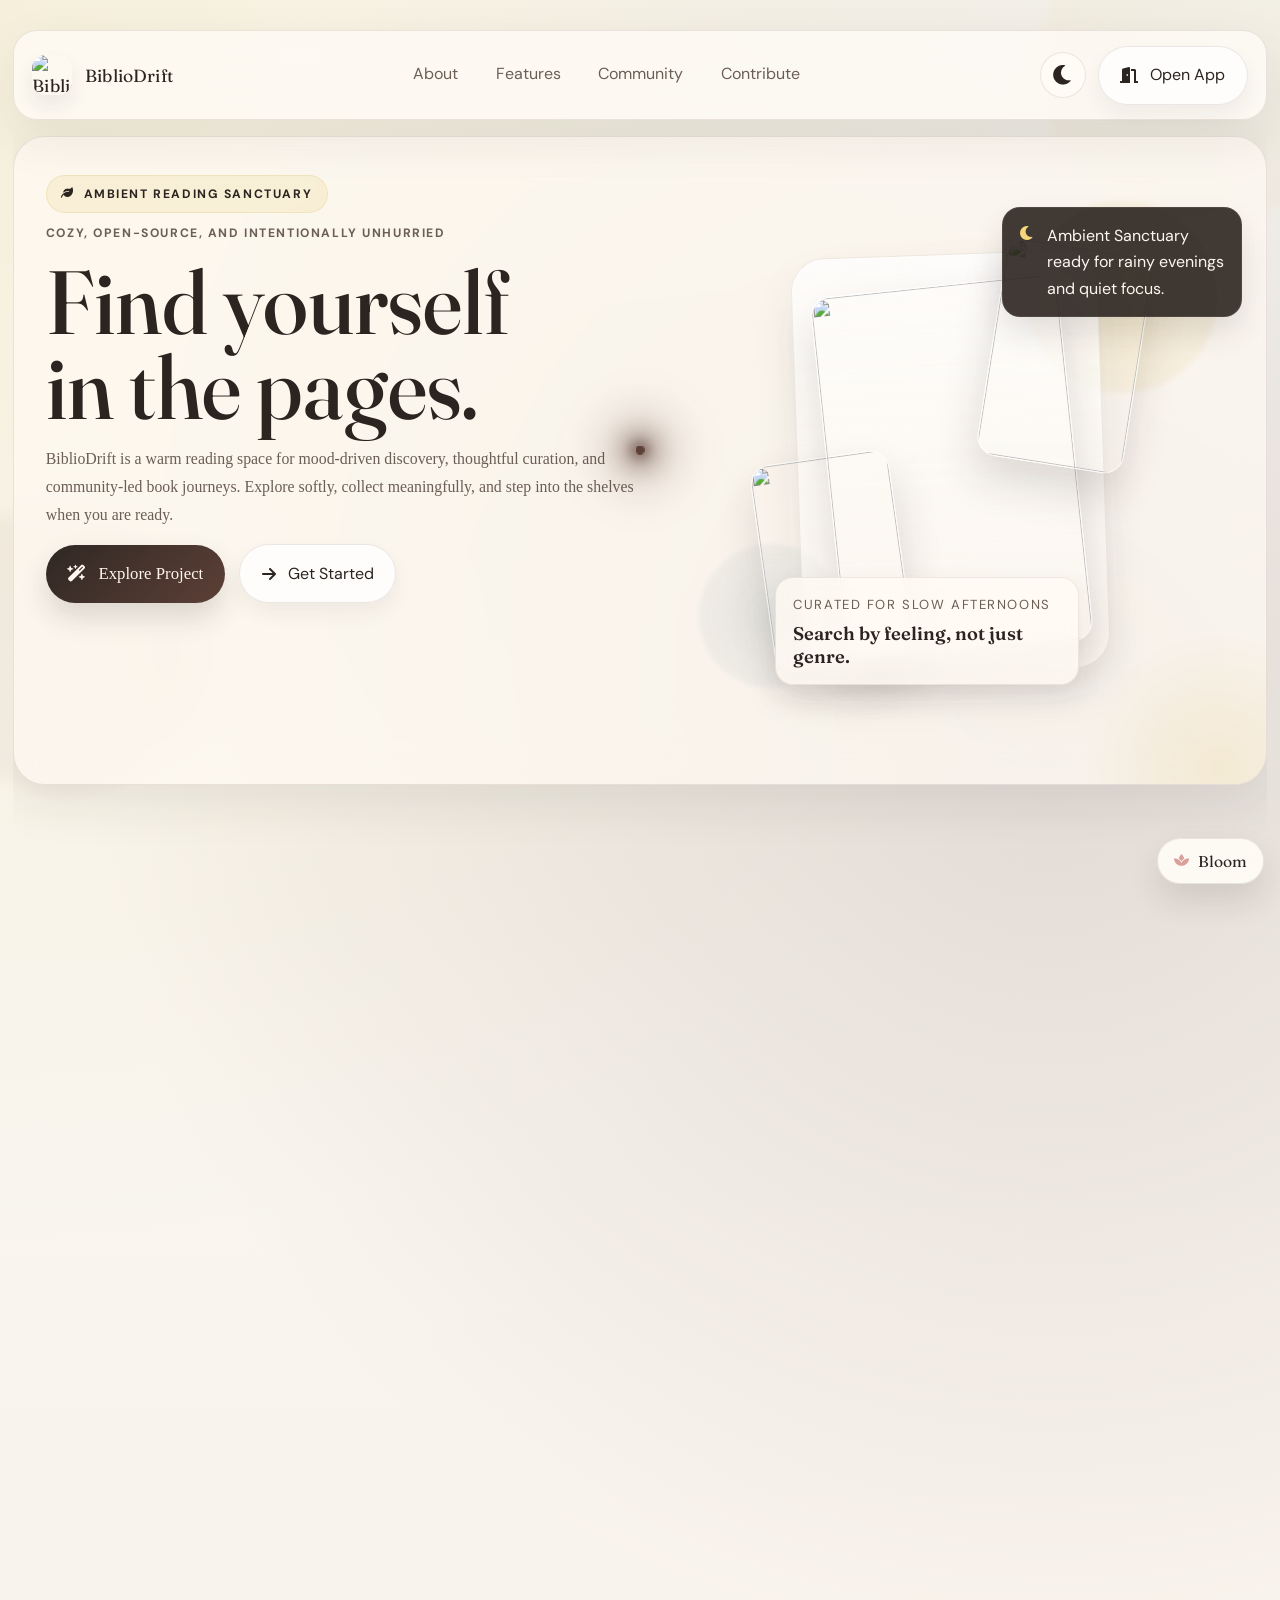
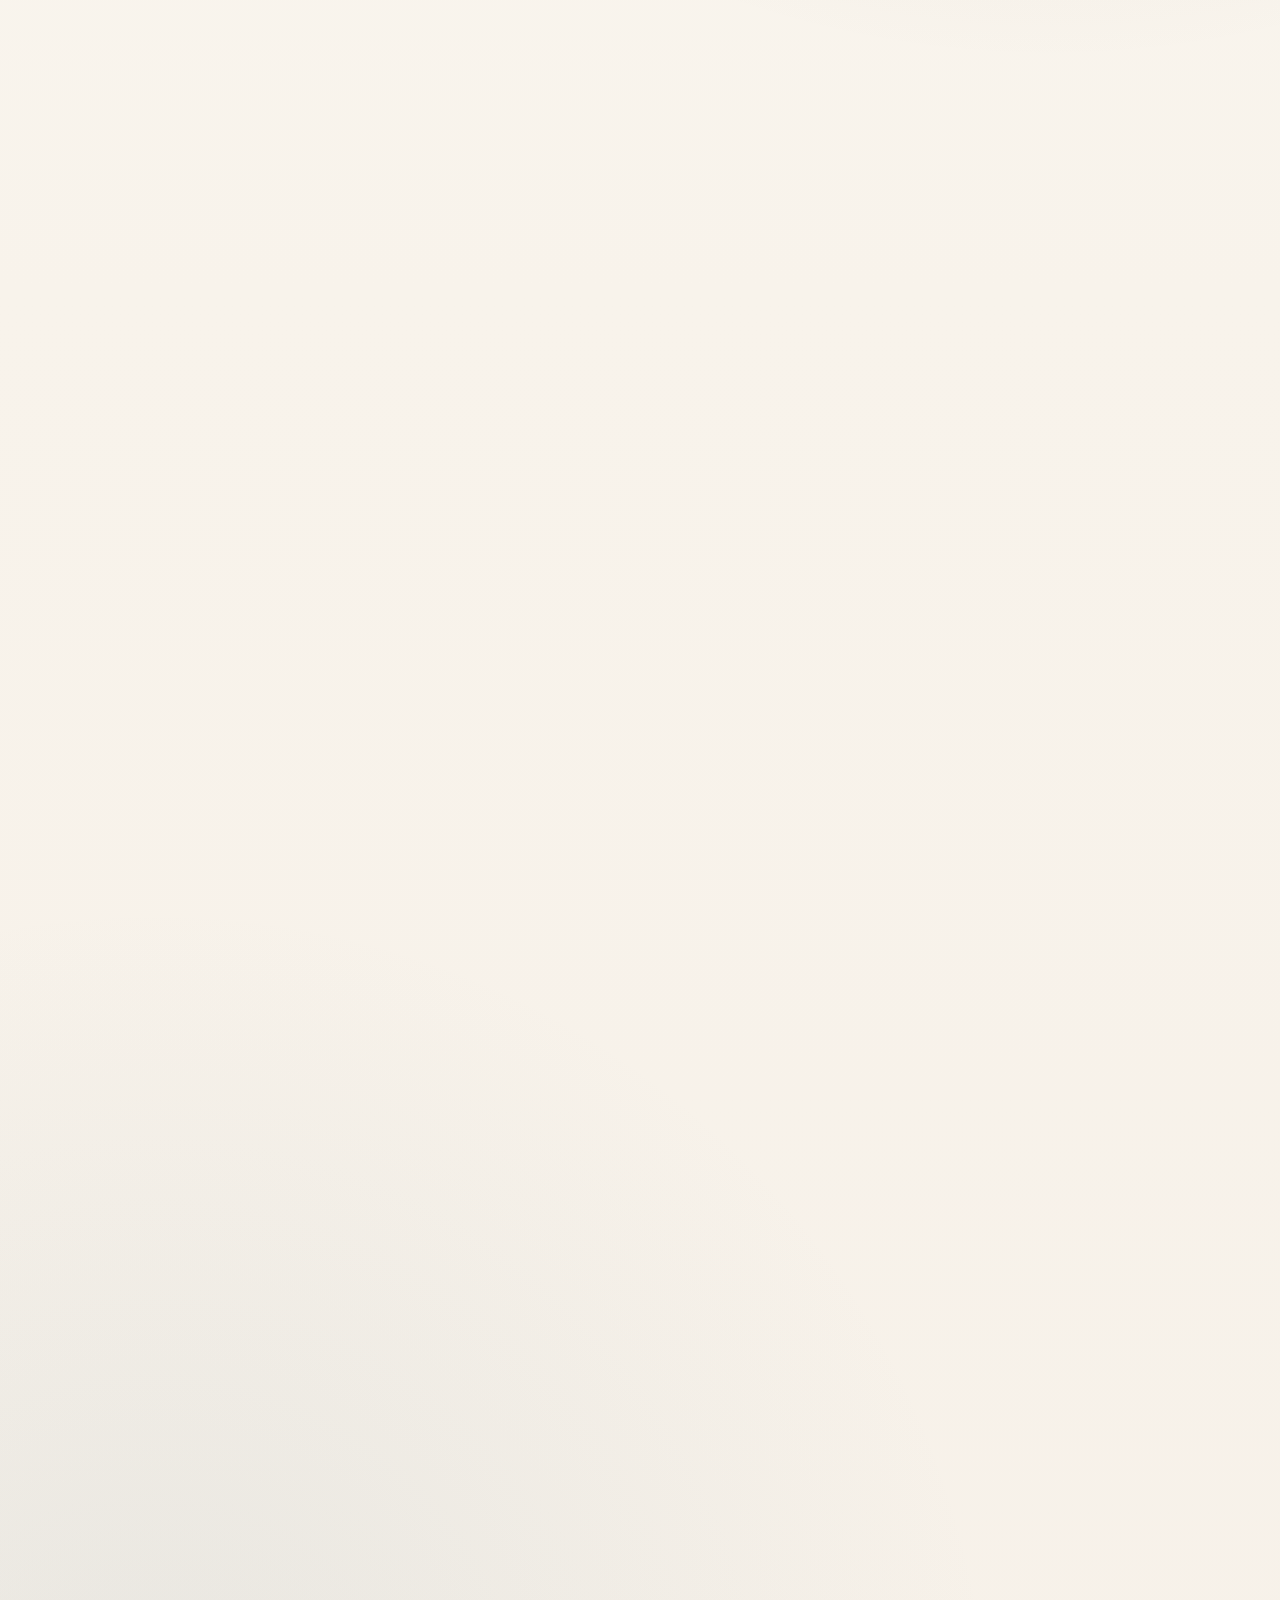
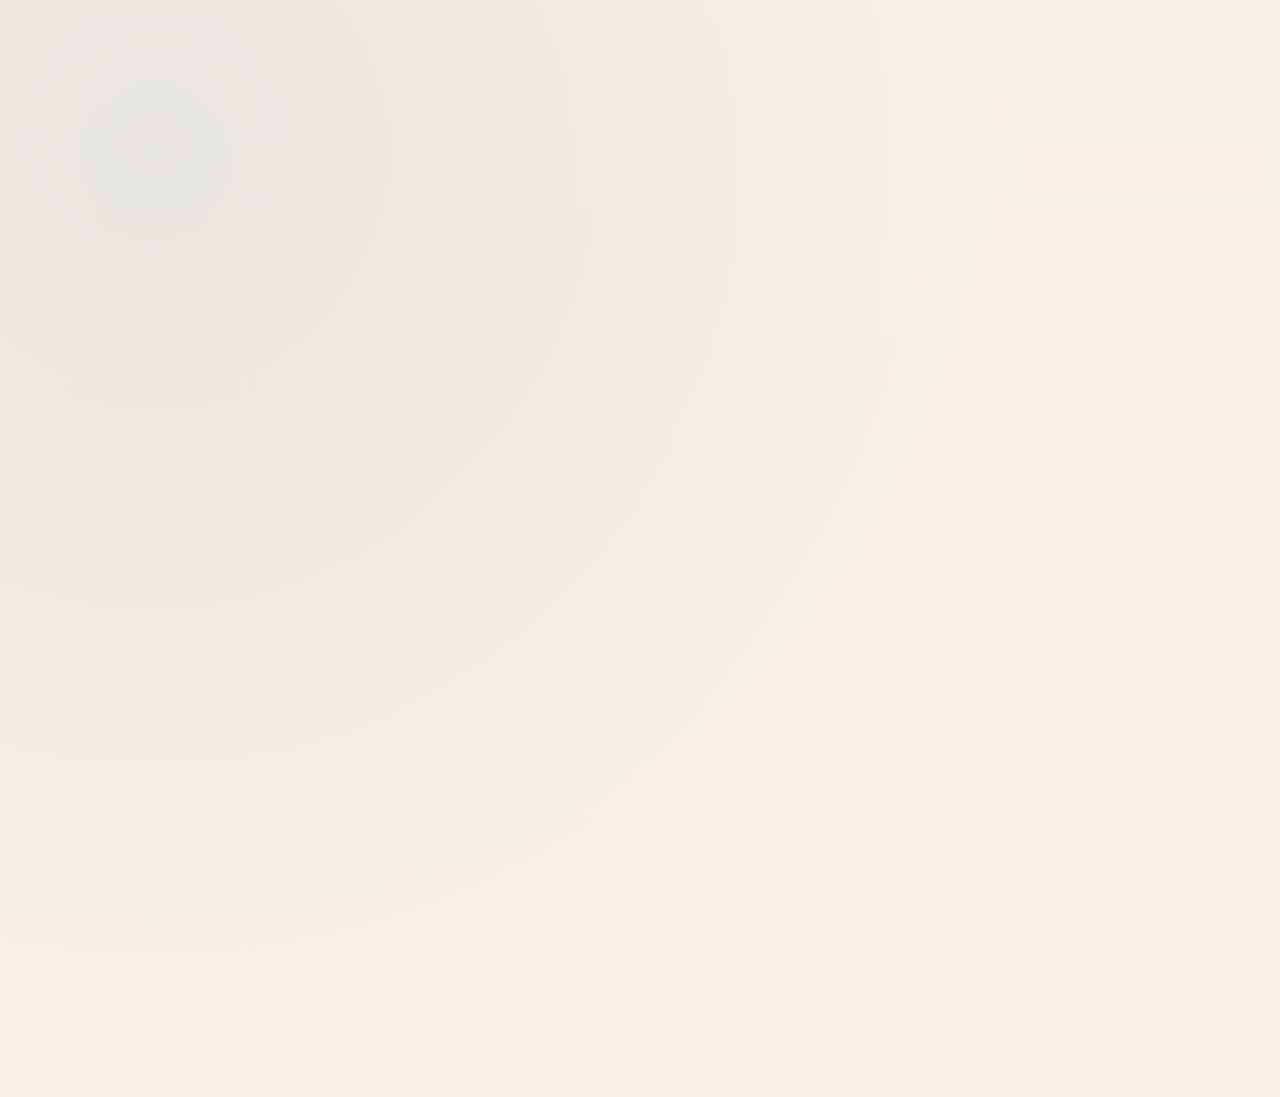
==== commit 3d476376: "Merge main to fix unintended deletions" ====
--- a/frontend/pages/index.html
+++ b/frontend/pages/index.html
@@ -2,997 +2,2698 @@
 <html lang="en">
 
 <head>
-  <meta charset="UTF-8" />
-  <script>
-    (function () {
-      const theme = localStorage.getItem('bibliodrift_theme');
-      if (theme === 'night') {
-        document.documentElement.setAttribute('data-theme', 'night');
-      }
-    })();
-    document.addEventListener('DOMContentLoaded', function () {
-      const btn = document.getElementById('themeToggle');
-      if (!btn) {
-        console.error('themeToggle button not found');
-        return;
-      }
-
-      const icon = btn.querySelector('i');
-      const STORAGE_KEY = 'bibliodrift_theme';
-
-      function applyTheme(theme) {
-        if (theme === 'night') {
-          document.documentElement.setAttribute('data-theme', 'night');
-          if (icon) icon.className = 'fa-solid fa-sun';
-        } else {
-          document.documentElement.removeAttribute('data-theme');
-          if (icon) icon.className = 'fa-solid fa-moon';
-        }
-
-        localStorage.setItem(STORAGE_KEY, theme);
-        if (typeof restoreTheme === 'function') restoreTheme();
-        console.log('Theme applied:', theme);
-      }
-
-      // Load saved theme
-      const savedTheme = localStorage.getItem(STORAGE_KEY) || 'light';
-      applyTheme(savedTheme);
-
-      // Toggle on click
-      btn.addEventListener('click', function () {
-        const current =
-          document.documentElement.getAttribute('data-theme') === 'night'
-            ? 'night'
-            : 'light';
-
-        const next = current === 'night' ? 'light' : 'night';
-        applyTheme(next);
-      });
-    });
-  </script>
-  <script src="https://unpkg.com/dexie/dist/dexie.js"></script>
-  <script src="../js/db.js"></script>
-
-  <!-- <script src="../js/app.js"></script> -->
-  <script src="../js/library-3d.js"></script>
-  <meta name="viewport" content="width=device-width, initial-scale=1.0" />
-  <!-- SEO & Open Graph meta tags -->
-  <meta name="description"
-    content="BiblioDrift — Your mood-based book discovery app. Find your next read by how you feel, track your journey, and get AI-powered recommendations." />
-  <meta property="og:type" content="website" />
-  <meta property="og:url" content="https://bibliodrift-dm.netlify.app/" />
-  <meta property="og:title" content="BiblioDrift | Find yourself in the pages" />
-  <meta property="og:description"
-    content="BiblioDrift — Your mood-based book discovery app. Find your next read by how you feel, track your journey, and get AI-powered recommendations." />
-  <meta property="og:image" content="https://bibliodrift-dm.netlify.app/assets/images/og-banner.png" />
-  <meta property="og:image:width" content="1200" />
-  <meta property="og:image:height" content="630" />
-  <title>BiblioDrift | Find yourself in the pages</title>
-  <link rel="stylesheet" href="../css/style.css" />
-  <link rel="stylesheet" href="../css/keyboard-shortcuts.css" />
-  <link rel="stylesheet" href="../css/pwa.css">
-  <link rel="manifest" href="../manifest.json">
-  <style>
-    .hero,
-    .section-header,
-    .quiz-container,
-    .perspective-card {
-      color-scheme: light dark;
-    }
-
-    body {
-      position: relative;
-      background:
-        radial-gradient(circle at 12% 8%, rgba(212, 175, 55, 0.08), transparent 18%),
-        radial-gradient(circle at 88% 18%, rgba(93, 64, 55, 0.06), transparent 20%),
-        radial-gradient(circle at 50% 100%, rgba(212, 175, 55, 0.05), transparent 22%),
-        var(--bg-color);
-      isolation: isolate;
-    }
-
-    body::before {
-      content: '';
-      position: fixed;
-      inset: 0;
-      pointer-events: none;
-      z-index: 0;
-      background:
-        radial-gradient(circle at 50% 0%, rgba(255, 255, 255, 0.5), transparent 32%),
-        radial-gradient(circle at 18% 32%, rgba(212, 175, 55, 0.06), transparent 20%),
-        radial-gradient(circle at 82% 56%, rgba(93, 64, 55, 0.05), transparent 18%),
-        radial-gradient(circle at 50% 78%, rgba(212, 175, 55, 0.05), transparent 24%);
-      mix-blend-mode: screen;
-      opacity: 0.9;
-    }
-
-    main {
-      position: relative;
-      z-index: 1;
-    }
-
-    .hero {
-      position: relative;
-      max-width: 82rem;
-      margin: 0.75rem auto 0.9rem;
-      padding: clamp(2rem, 4vw, 3rem) clamp(1.25rem, 4vw, 2.5rem);
-      display: flex;
-      flex-direction: column;
-      justify-content: center;
-      gap: 1rem;
-      align-items: center;
-      text-align: center;
-      border-radius: 32px;
-      background:
-        radial-gradient(circle at 18% 20%, rgba(212, 175, 55, 0.18), transparent 28%),
-        radial-gradient(circle at 82% 74%, rgba(93, 64, 55, 0.08), transparent 24%),
-        linear-gradient(180deg, rgba(255, 255, 255, 0.9), rgba(255, 255, 255, 0.62));
-      border: 1px solid rgba(212, 175, 55, 0.24);
-      box-shadow:
-        0 18px 45px rgba(44, 36, 32, 0.12),
-        0 0 0 1px rgba(255, 255, 255, 0.35) inset,
-        0 0 60px rgba(212, 175, 55, 0.12);
-      backdrop-filter: blur(18px) saturate(1.2);
-      -webkit-backdrop-filter: blur(18px) saturate(1.2);
-      overflow: hidden;
-      isolation: isolate;
-    }
-
-    .hero::before {
-      content: '';
-      position: absolute;
-      inset: 1rem;
-      border-radius: 24px;
-      border: 1px solid rgba(212, 175, 55, 0.18);
-      pointer-events: none;
-    }
-
-    .hero::after {
-      content: '';
-      position: absolute;
-      inset: 0;
-      background:
-        radial-gradient(circle at 14% 24%, rgba(212, 175, 55, 0.45) 0 1px, transparent 2px),
-        radial-gradient(circle at 24% 70%, rgba(93, 64, 55, 0.34) 0 1.5px, transparent 3px),
-        radial-gradient(circle at 38% 38%, rgba(212, 175, 55, 0.28) 0 1.5px, transparent 3px),
-        radial-gradient(circle at 60% 18%, rgba(93, 64, 55, 0.22) 0 1px, transparent 2px),
-        radial-gradient(circle at 72% 58%, rgba(212, 175, 55, 0.3) 0 1.5px, transparent 3px),
-        radial-gradient(circle at 88% 28%, rgba(93, 64, 55, 0.26) 0 1px, transparent 2px),
-        radial-gradient(circle at 84% 84%, rgba(212, 175, 55, 0.24) 0 1.5px, transparent 3px);
-      opacity: 0.75;
-      filter: blur(0.2px);
-      animation: heroParticleDrift 14s ease-in-out infinite alternate;
-      pointer-events: none;
-      z-index: 0;
-    }
-
-    .hero-glow {
-      position: absolute;
-      inset: auto auto -14% -8%;
-      width: 22rem;
-      height: 22rem;
-      background: radial-gradient(circle, rgba(212, 175, 55, 0.2), transparent 68%);
-      filter: blur(18px);
-      opacity: 0.75;
-      pointer-events: none;
-      z-index: 0;
-    }
-
-    @keyframes heroParticleDrift {
-      from {
-        transform: translate3d(0, 0, 0) scale(1);
-        opacity: 0.58;
-      }
-
-      to {
-        transform: translate3d(0, -10px, 0) scale(1.02);
-        opacity: 0.92;
-      }
-    }
-
-    .hero-copy {
-      position: relative;
-      display: grid;
-      gap: 0.4rem;
-      max-width: 44rem;
-      justify-items: center;
-      margin-inline: auto;
-      z-index: 1;
-    }
-
-    .hero-kicker {
-      display: inline-flex;
-      align-items: center;
-      gap: 0.6rem;
-      width: fit-content;
-      padding: 0.35rem 0.7rem;
-      border-radius: 999px;
-      border: 1px solid var(--control-border);
-      background: rgba(255, 255, 255, 0.55);
-      color: color-mix(in srgb, var(--accent-gold) 65%, var(--text-main));
-      font-size: 0.75rem;
-      letter-spacing: 0.18em;
-      text-transform: uppercase;
-      box-shadow: 0 10px 26px rgba(44, 36, 32, 0.08);
-    }
-
-    .hero-kicker::before {
-      content: '';
-      width: 0.45rem;
-      height: 0.45rem;
-      border-radius: 999px;
-      background: var(--accent-gold);
-      box-shadow: 0 0 0 6px rgba(212, 175, 55, 0.14);
-      flex-shrink: 0;
-    }
-
-    .hero-title {
-      position: relative;
-      margin: 0;
-      max-width: 20ch;
-      font-size: clamp(2.7rem, 5.8vw, 4.3rem);
-      line-height: 0.86;
-      letter-spacing: -0.065em;
-      font-style: normal;
-      font-weight: 600;
-      text-wrap: nowrap;
-      color: var(--text-main);
-      text-shadow:
-        0 1px 0 rgba(255, 255, 255, 0.52),
-        0 14px 30px rgba(44, 36, 32, 0.14);
-      margin-inline: auto;
-    }
-
-    .hero p {
-      position: relative;
-      margin: 0;
-      max-width: 100%;
-      color: var(--text-muted);
-      font-size: clamp(1rem, 1.05vw, 1.08rem);
-      line-height: 1.7;
-      letter-spacing: 0.005em;
-      text-wrap: pretty;
-      margin-inline: auto;
-      white-space: nowrap;
-    }
-
-    .curated-section,
-    .reader-perspectives,
-    .reading-mood-quiz {
-      position: relative;
-    }
-
-    .curated-section::before,
-    .reader-perspectives::before,
-    .reading-mood-quiz::before {
-      content: '';
-      position: absolute;
-      inset: -2rem auto auto 50%;
-      width: min(58rem, 92vw);
-      height: 18rem;
-      transform: translateX(-50%);
-      border-radius: 999px;
-      background:
-        radial-gradient(circle, rgba(212, 175, 55, 0.12), transparent 62%),
-        radial-gradient(circle, rgba(93, 64, 55, 0.08), transparent 70%);
-      filter: blur(34px);
-      opacity: 0.7;
-      pointer-events: none;
-      z-index: 0;
-    }
-
-    .curated-section > *,
-    .reader-perspectives > *,
-    .reading-mood-quiz > * {
-      position: relative;
-      z-index: 1;
-    }
-
-    .section-header {
-      display: flex;
-      flex-direction: column;
-      align-items: flex-start;
-      gap: 0.35rem;
-      margin: 0 1rem 0.9rem;
-      padding-bottom: 0.85rem;
-      border-bottom: 1px solid var(--control-border);
-    }
-
-    .section-header h2 {
-      margin: 0;
-      font-size: clamp(1.45rem, 2.2vw, 2rem);
-      line-height: 1.1;
-      letter-spacing: -0.02em;
-      text-wrap: balance;
-    }
-
-    .section-header span {
-      color: color-mix(in srgb, var(--accent-gold) 82%, var(--text-main));
-      font-size: 0.78rem;
-      line-height: 1.35;
-      letter-spacing: 0.14em;
-      text-transform: uppercase;
-    }
-
-    .perspective-card,
-    .quiz-container,
-    .modal-content,
-    .chatbot-window,
-    .ambient-panel {
-      color: var(--text-main);
-    }
-
-    .perspective-card h3,
-    .quiz-question h3,
-    .quiz-results h3,
-    .modal-info h2,
-    .chatbot-name-status h4,
-    .ambient-panel h3 {
-      margin-bottom: 0.35rem;
-      line-height: 1.12;
-      letter-spacing: -0.02em;
-    }
-
-    .perspective-card h3 {
-      font-size: 1.12rem;
-    }
-
-    .perspective-text,
-    .quiz-container p,
-    .modal-subtitle,
-    .chatbot-status,
-    .ambient-option span,
-    .purchase-header,
-    .ai-header span {
-      line-height: 1.75;
-    }
-
-    .perspective-text,
-    .quiz-container p,
-    .modal-subtitle {
-      color: var(--text-muted);
-      font-size: 0.98rem;
-    }
-
-    [data-theme="night"] .hero {
-      background:
-        radial-gradient(circle at 18% 20%, rgba(252, 203, 78, 0.2), transparent 28%),
-        radial-gradient(circle at 82% 74%, rgba(255, 255, 255, 0.05), transparent 24%),
-        linear-gradient(180deg, rgba(31, 26, 23, 0.96), rgba(24, 20, 18, 0.92));
-      border-color: rgba(252, 203, 78, 0.24);
-      box-shadow:
-        0 18px 45px rgba(0, 0, 0, 0.45),
-        0 0 0 1px rgba(252, 203, 78, 0.06) inset,
-        0 0 60px rgba(252, 203, 78, 0.14);
-    }
-
-    [data-theme="night"] .hero::before {
-      border-color: rgba(252, 203, 78, 0.16);
-    }
-
-    [data-theme="night"] .hero-title {
-      text-shadow: 0 10px 30px rgba(0, 0, 0, 0.35);
-    }
-
-    [data-theme="night"] body::before {
-      background:
-        radial-gradient(circle at 50% 0%, rgba(255, 255, 255, 0.08), transparent 30%),
-        radial-gradient(circle at 20% 28%, rgba(252, 203, 78, 0.07), transparent 18%),
-        radial-gradient(circle at 82% 56%, rgba(255, 255, 255, 0.04), transparent 18%),
-        radial-gradient(circle at 50% 78%, rgba(252, 203, 78, 0.05), transparent 24%);
-      mix-blend-mode: screen;
-    }
-
-    [data-theme="night"] .curated-section::before,
-    [data-theme="night"] .reader-perspectives::before,
-    [data-theme="night"] .reading-mood-quiz::before {
-      background:
-        radial-gradient(circle, rgba(252, 203, 78, 0.1), transparent 62%),
-        radial-gradient(circle, rgba(255, 255, 255, 0.04), transparent 70%);
-      opacity: 0.55;
-    }
-
-    [data-theme="night"] .section-header span {
-      color: var(--accent-gold);
-    }
-
-    [data-theme="night"] .perspective-text,
-    [data-theme="night"] .quiz-container p,
-    [data-theme="night"] .modal-subtitle {
-      color: #d8c7b8;
-    }
-
-    .modal-info h2 {
-      font-size: clamp(1.55rem, 2.5vw, 2.2rem);
-      margin-bottom: 0.35rem;
-    }
-
-    .chatbot-name-status h4 {
-      font-size: 1rem;
-    }
-
-    .chatbot-status {
-      font-size: 0.84rem;
-      letter-spacing: 0.02em;
-    }
-
-    .quiz-options button,
-    .generate-tags-btn,
-    .retake-quiz-btn,
-    .btn-primary,
-    .btn-secondary,
-    .btn-preview {
-      letter-spacing: 0.01em;
-    }
-
-    @media (max-width: 768px) {
-      .hero {
-        margin-top: 1rem;
-        margin-bottom: 0.85rem;
-        border-radius: 26px;
-        padding: 1.6rem 1rem 2rem;
-        text-align: center;
-        align-items: center;
-      }
-
-      .hero::before {
-        inset: 0.75rem;
-        border-radius: 20px;
-      }
-
-      .hero h1 {
-        max-width: 100%;
-        font-size: clamp(2.1rem, 7vw, 3rem);
-        line-height: 0.9;
-      }
-
-      .hero p {
-        max-width: 30ch;
-        font-size: 0.94rem;
-        line-height: 1.68;
-        white-space: normal;
-      }
-
-      .hero-copy {
-        justify-items: center;
-      }
-
-      .section-header {
-        margin-inline: 0.5rem;
-      }
-
-      .section-header h2 {
-        font-size: 1.25rem;
-      }
-
-      .section-header span {
-        font-size: 0.72rem;
-      }
-
-      .modal-info h2 {
-        font-size: 1.45rem;
-      }
-    }
-
-    @media (max-width: 480px) {
-      .hero {
-        border-radius: 22px;
-        padding: 1.45rem 0.9rem 1.7rem;
-      }
-
-      .hero h1 {
-        max-width: 100%;
-        letter-spacing: -0.05em;
-        font-size: clamp(1.9rem, 8vw, 2.55rem);
-      }
-
-      .hero p,
-      .perspective-text,
-      .modal-subtitle {
-        font-size: 0.94rem;
-        line-height: 1.7;
-        white-space: normal;
-      }
-
-      .section-header h2,
-      .quiz-container h2,
-      .modal-info h2 {
-        letter-spacing: -0.01em;
-      }
-
-      .section-header span {
-        letter-spacing: 0.11em;
-      }
-    }
-  </style>
-  <!-- Fonts -->
-  <link rel="preconnect" href="https://fonts.googleapis.com" />
-  <link rel="preconnect" href="https://fonts.gstatic.com" crossorigin />
-  <link
-    href="https://fonts.googleapis.com/css2?family=Playfair+Display:ital,wght@0,400;0,600;1,400&family=Georgia&display=swap"
-    rel="stylesheet" />
-  <link rel="stylesheet" href="https://cdnjs.cloudflare.com/ajax/libs/font-awesome/6.0.0/css/all.min.css" />
-
-  <!-- Security: DOMPurify for XSS prevention -->
-  <script src="https://cdn.jsdelivr.net/npm/dompurify@3.0.6/dist/purify.min.js"></script>
-  <link rel="icon" href="../assets/images/biblioDrift_favicon.png" type="image/png">
-  <!-- PWA -->
-  <meta name="theme-color" content="#2c2420">
-  <meta name="apple-mobile-web-app-capable" content="yes">
-  <meta name="apple-mobile-web-app-status-bar-style" content="black-translucent">
-  <meta name="apple-mobile-web-app-title" content="BiblioDrift">
-  <link rel="apple-touch-icon" href="../assets/images/biblioDrift_favicon.png">
+    <meta charset="UTF-8" />
+    <meta name="viewport" content="width=device-width, initial-scale=1.0" />
+    <script>
+        (function () {
+            const theme = localStorage.getItem('bibliodrift_theme');
+            if (theme === 'night') {
+                document.documentElement.setAttribute('data-theme', 'night');
+            }
+        })();
+        
+        document.addEventListener('DOMContentLoaded', function () {
+            const btn = document.getElementById('themeToggle');
+            if (!btn) return;
+            const icon = btn.querySelector('i');
+            const STORAGE_KEY = 'bibliodrift_theme';
+            
+            function applyTheme(theme) {
+                if (theme === 'night') {
+                    document.documentElement.setAttribute('data-theme', 'night');
+                    if (icon) icon.className = 'fa-solid fa-sun';
+                } else {
+                    document.documentElement.removeAttribute('data-theme');
+                    if (icon) icon.className = 'fa-solid fa-moon';
+                }
+                localStorage.setItem(STORAGE_KEY, theme);
+            }
+            
+            btn.addEventListener('click', function () {
+                const current = document.documentElement.getAttribute('data-theme') === 'night' ? 'night' : 'light';
+                applyTheme(current === 'night' ? 'light' : 'night');
+            });
+        });
+    </script>
+    <meta name="description"
+        content="BiblioDrift is a cozy, community-driven reading sanctuary for discovering books by mood, collecting favorites, and exploring with AI-guided discovery." />
+    <meta name="theme-color" content="#2c2420" />
+    <title>BiblioDrift | A cozy reading sanctuary</title>
+    <script>
+        (function () {
+            const theme = localStorage.getItem('bibliodrift_theme');
+            if (theme === 'night') {
+                document.documentElement.setAttribute('data-theme', 'night');
+            }
+        })();
+    </script>
+    <link rel="stylesheet" href="../css/style.css" />
+    <link rel="stylesheet" href="../css/style-responsive.css" />
+    <link rel="stylesheet" href="../css/keyboard-shortcuts.css" />
+    <link rel="preconnect" href="https://fonts.googleapis.com" />
+    <link rel="preconnect" href="https://fonts.gstatic.com" crossorigin />
+    <link
+        href="https://fonts.googleapis.com/css2?family=DM+Sans:wght@400;500;700&family=Fraunces:opsz,wght@9..144,400;9..144,500;9..144,600&display=swap"
+        rel="stylesheet" />
+    <link rel="stylesheet" href="https://cdnjs.cloudflare.com/ajax/libs/font-awesome/6.0.0/css/all.min.css" />
+    <link rel="icon" href="../assets/images/biblioDrift_favicon.png" type="image/png" />
+    <link rel="stylesheet" href="../css/landing.css" />
+    <style>
+        :root {
+            --landing-bg: #f9f7f2;
+            --landing-surface: rgba(255, 250, 243, 0.72);
+            --landing-surface-strong: rgba(255, 255, 255, 0.86);
+            --landing-border: rgba(93, 64, 55, 0.12);
+            --landing-shadow: 0 18px 50px rgba(44, 36, 32, 0.08);
+            --landing-shadow-strong: 0 28px 80px rgba(44, 36, 32, 0.12);
+            --landing-gold: #d4af37;
+            --landing-wood: #5d4037;
+            --landing-ink: #2c2420;
+            --landing-muted: #6b5e55;
+            --landing-mist: #e7e1d8;
+            --landing-rain: #7f96a0;
+            --landing-rose: #dba09c;
+            --landing-forest: #6e8b74;
+            --landing-sand: #d9c0a7;
+        }
+
+        html {
+            scroll-behavior: smooth;
+        }
+
+        body.landing-page {
+            background:
+                radial-gradient(circle at top left, rgba(212, 175, 55, 0.14), transparent 28%),
+                radial-gradient(circle at 82% 16%, rgba(93, 64, 55, 0.16), transparent 26%),
+                radial-gradient(circle at 12% 78%, rgba(127, 150, 160, 0.12), transparent 24%),
+                linear-gradient(180deg, #fbfaf6 0%, #f8f3eb 44%, #f6f0e8 100%);
+            color: var(--landing-ink);
+            overflow-x: hidden;
+            font-family: "DM Sans", sans-serif;
+        }
+
+        body.landing-page::before,
+        body.landing-page::after {
+            content: "";
+            position: fixed;
+            inset: auto;
+            pointer-events: none;
+            z-index: 0;
+            border-radius: 50%;
+            filter: blur(8px);
+            opacity: 0.45;
+        }
+
+        body.landing-page::before {
+            width: 20rem;
+            height: 20rem;
+            top: -6rem;
+            right: -5rem;
+            background: rgba(212, 175, 55, 0.10);
+        }
+
+        body.landing-page::after {
+            width: 18rem;
+            height: 18rem;
+            left: -5rem;
+            bottom: 12vh;
+            background: rgba(93, 64, 55, 0.10);
+        }
+
+        body.landing-page.blossom-mode::before,
+        body.landing-page.blossom-mode::after {
+            animation: blossom-glow 8s ease-in-out infinite;
+        }
+
+        body.landing-page .landing-shell {
+            position: relative;
+            z-index: 1;
+            width: min(1320px, calc(100% - 1.6rem));
+            margin: 0.9rem auto 2.5rem;
+            padding: 1rem 0 0;
+        }
+
+        .landing-header {
+            position: sticky;
+            top: 1rem;
+            z-index: 12;
+            display: flex;
+            align-items: center;
+            justify-content: space-between;
+            gap: 1rem;
+            padding: 0.9rem 1.15rem;
+            border: 1px solid var(--landing-border);
+            border-radius: 24px;
+            background: rgba(255, 252, 246, 0.78);
+            backdrop-filter: blur(20px);
+            box-shadow: var(--landing-shadow);
+        }
+
+        .landing-brand {
+            display: inline-flex;
+            align-items: center;
+            gap: 0.8rem;
+            text-decoration: none;
+            color: var(--landing-ink);
+            font-family: "Fraunces", serif;
+            font-size: 1.1rem;
+            letter-spacing: 0.01em;
+        }
+
+        .landing-brand img {
+            width: 2.5rem;
+            height: 2.5rem;
+            border-radius: 14px;
+            box-shadow: 0 10px 20px rgba(44, 36, 32, 0.08);
+        }
+
+        .landing-nav {
+            display: flex;
+            align-items: center;
+            gap: 0.65rem;
+            flex-wrap: wrap;
+            justify-content: center;
+        }
+
+        .landing-nav a {
+            color: var(--landing-muted);
+            text-decoration: none;
+            padding: 0.5rem 0.85rem;
+            border-radius: 999px;
+            transition: background-color 0.2s ease, color 0.2s ease, transform 0.2s ease;
+        }
+
+        .landing-nav a:hover,
+        .landing-nav a:focus-visible {
+            color: var(--landing-ink);
+            background: rgba(212, 175, 55, 0.12);
+            transform: translateY(-1px);
+            outline: none;
+        }
+
+        .landing-header-actions {
+            display: flex;
+            align-items: center;
+            gap: 0.7rem;
+            flex-wrap: wrap;
+            justify-content: flex-end;
+        }
+
+        .landing-icon-btn {
+            width: 2.9rem;
+            height: 2.9rem;
+            border-radius: 999px;
+            border: 1px solid var(--landing-border);
+            background: rgba(255, 252, 246, 0.8);
+            color: var(--landing-ink);
+            display: inline-flex;
+            align-items: center;
+            justify-content: center;
+            cursor: pointer;
+            transition: transform 0.2s ease, box-shadow 0.2s ease, background-color 0.2s ease;
+        }
+
+        .landing-icon-btn:hover,
+        .landing-icon-btn:focus-visible {
+            transform: translateY(-2px);
+            background: #fff;
+            box-shadow: 0 12px 30px rgba(44, 36, 32, 0.1);
+            outline: none;
+        }
+
+        .landing-main {
+            display: grid;
+            gap: 1rem;
+            padding: 1rem 0 2rem;
+        }
+
+        .blossom-toggle {
+            position: fixed;
+            right: 1rem;
+            bottom: 1rem;
+            z-index: 25;
+            display: inline-flex;
+            align-items: center;
+            gap: 0.55rem;
+            padding: 0.78rem 1rem;
+            border-radius: 999px;
+            border: 1px solid rgba(93, 64, 55, 0.12);
+            background: rgba(255, 252, 246, 0.92);
+            color: var(--landing-ink);
+            box-shadow: 0 16px 32px rgba(44, 36, 32, 0.12);
+            backdrop-filter: blur(18px);
+            cursor: pointer;
+            transition: transform 0.2s ease, box-shadow 0.2s ease;
+        }
+
+        .blossom-toggle:hover,
+        .blossom-toggle:focus-visible {
+            transform: translateY(-2px);
+            box-shadow: 0 20px 36px rgba(44, 36, 32, 0.15);
+            outline: none;
+        }
+
+        .blossom-toggle i {
+            color: var(--landing-rose);
+        }
+
+        .blossom-toggle-label {
+            font-family: "Fraunces", serif;
+            font-size: 0.98rem;
+        }
+
+        .blossom-layer {
+            position: fixed;
+            inset: 0;
+            pointer-events: none;
+            overflow: hidden;
+            z-index: 30;
+        }
+
+        .blossom-petal {
+            position: absolute;
+            width: var(--petal-width, 0.72rem);
+            height: var(--petal-height, 1.05rem);
+            border-radius: 70% 70% 45% 45% / 85% 85% 35% 35%;
+            background:
+                radial-gradient(circle at 35% 30%, rgba(255,255,255,0.95) 0 10%, rgba(255,241,245,0.86) 14%, rgba(239,162,184,0.96) 100%),
+                linear-gradient(180deg, rgba(255,255,255,0.3), rgba(231,137,165,0.95));
+            box-shadow: 0 6px 14px rgba(220, 127, 157, 0.22);
+            opacity: 0;
+            transform: translate3d(0, 0, 0) rotate(0deg) scale(0.9);
+            animation: blossom-fall var(--petal-duration, 1800ms) cubic-bezier(.2,.8,.2,1) forwards;
+        }
+
+        .blossom-petal--large {
+            --petal-width: 0.9rem;
+            --petal-height: 1.3rem;
+        }
+
+        .blossom-petal--small {
+            --petal-width: 0.56rem;
+            --petal-height: 0.82rem;
+        }
+
+        .blossom-petal::before {
+            content: "";
+            position: absolute;
+            inset: 0.2rem 0.23rem 0.3rem;
+            border-radius: inherit;
+            background: radial-gradient(circle at 50% 35%, rgba(255,255,255,0.72), transparent 58%);
+            opacity: 0.7;
+        }
+
+        .landing-hero,
+        .landing-section,
+        .landing-footer {
+            border: 1px solid var(--landing-border);
+            border-radius: 32px;
+            background: var(--landing-surface);
+            backdrop-filter: blur(18px);
+            box-shadow: var(--landing-shadow);
+        }
+
+        .landing-hero {
+            display: grid;
+            grid-template-columns: minmax(0, 1.03fr) minmax(300px, 0.97fr);
+            gap: 1.2rem;
+            padding: clamp(1.25rem, 2.8vw, 2rem);
+            overflow: hidden;
+            position: relative;
+        }
+
+        .landing-hero::after {
+            content: "";
+            position: absolute;
+            inset: auto -6rem -8rem auto;
+            width: 18rem;
+            height: 18rem;
+            border-radius: 50%;
+            background: radial-gradient(circle, rgba(212, 175, 55, 0.14), transparent 68%);
+            pointer-events: none;
+        }
+
+        .hero-copy {
+            position: relative;
+            z-index: 1;
+            display: flex;
+            flex-direction: column;
+            gap: 1rem;
+            justify-content: center;
+            padding: 0.35rem 0;
+        }
+
+        .eyebrow-row {
+            display: flex;
+            flex-wrap: wrap;
+            gap: 0.65rem;
+            align-items: center;
+        }
+
+        .eyebrow-pill,
+        .eyebrow-note,
+        .section-kicker {
+            letter-spacing: 0.13em;
+            text-transform: uppercase;
+            font-size: 0.76rem;
+            font-weight: 700;
+        }
+
+        .eyebrow-pill {
+            display: inline-flex;
+            gap: 0.55rem;
+            align-items: center;
+            color: var(--landing-ink);
+            background: rgba(212, 175, 55, 0.12);
+            border: 1px solid rgba(212, 175, 55, 0.18);
+            border-radius: 999px;
+            padding: 0.5rem 0.9rem;
+        }
+
+        .eyebrow-note {
+            color: var(--landing-muted);
+        }
+
+        .landing-hero h1,
+        .landing-section h2 {
+            font-family: "Fraunces", serif;
+            font-weight: 500;
+            line-height: 0.95;
+            letter-spacing: 0;
+            color: var(--landing-ink);
+        }
+
+        .landing-hero h1 {
+            max-width: 9.5ch;
+            font-size: clamp(2.95rem, 7vw, 5.6rem);
+            margin: 0;
+        }
+
+        .landing-hero p,
+        .section-copy,
+        .quote-card p,
+        .workflow-step p,
+        .feature-card p,
+        .contributor-card p,
+        .landing-footer p,
+        .landing-footer a {
+            line-height: 1.75;
+            color: var(--landing-muted);
+            font-size: 0.99rem;
+        }
+
+        .landing-cta-group,
+        .contribute-actions {
+            display: flex;
+            gap: 0.9rem;
+            flex-wrap: wrap;
+            align-items: center;
+        }
+
+        .btn-ghost,
+        .btn-primary.landing-cta-primary {
+            text-decoration: none;
+            border-radius: 999px;
+            display: inline-flex;
+            align-items: center;
+            gap: 0.75rem;
+            padding: 0.95rem 1.35rem;
+            transition: transform 0.2s ease, box-shadow 0.2s ease, background-color 0.2s ease, color 0.2s ease;
+        }
+
+        .btn-primary.landing-cta-primary {
+            background: linear-gradient(135deg, #2f2723, var(--landing-wood));
+            color: #fff7ef;
+            box-shadow: 0 14px 28px rgba(44, 36, 32, 0.15);
+        }
+
+        .btn-primary.landing-cta-primary:hover,
+        .btn-primary.landing-cta-primary:focus-visible,
+        .btn-ghost:hover,
+        .btn-ghost:focus-visible {
+            transform: translateY(-2px);
+            outline: none;
+        }
+
+        .btn-ghost {
+            color: var(--landing-ink);
+            background: rgba(255, 255, 255, 0.75);
+            border: 1px solid var(--landing-border);
+            box-shadow: 0 10px 20px rgba(44, 36, 32, 0.06);
+        }
+
+        .btn-ghost:hover,
+        .btn-ghost:focus-visible {
+            background: #fff;
+            box-shadow: 0 16px 30px rgba(44, 36, 32, 0.08);
+        }
+
+        .hero-metrics {
+            display: grid;
+            grid-template-columns: repeat(3, minmax(0, 1fr));
+            gap: 0.6rem;
+            margin-top: 0.1rem;
+            max-width: 34rem;
+        }
+
+        .metric-card,
+        .section-chip,
+        .testimonial-card,
+        .feature-card,
+        .contributor-card,
+        .workflow-step,
+        .about-card,
+        .quote-card {
+            border: 1px solid rgba(93, 64, 55, 0.10);
+            background: var(--landing-surface-strong);
+            box-shadow: 0 14px 36px rgba(44, 36, 32, 0.06);
+        }
+
+        .metric-card {
+            border-radius: 20px;
+            padding: 0.95rem 1rem;
+            display: grid;
+            gap: 0.25rem;
+            min-height: 7rem;
+        }
+
+        .metric-card strong {
+            color: var(--landing-ink);
+            font-family: "Fraunces", serif;
+            font-size: clamp(1.8rem, 4vw, 2.45rem);
+            line-height: 1;
+        }
+
+        .metric-card span {
+            color: var(--landing-muted);
+            font-size: 0.95rem;
+        }
+
+        .hero-visual {
+            position: relative;
+            min-height: 31rem;
+            display: grid;
+            align-items: center;
+            justify-items: center;
+        }
+
+        .hero-orb {
+            position: absolute;
+            border-radius: 50%;
+            filter: blur(2px);
+            animation: floatOrb 10s ease-in-out infinite;
+        }
+
+        .orb-one {
+            width: 12rem;
+            height: 12rem;
+            top: 2rem;
+            right: 1rem;
+            background: radial-gradient(circle, rgba(212, 175, 55, 0.18), rgba(212, 175, 55, 0.04));
+        }
+
+        .orb-two {
+            width: 9rem;
+            height: 9rem;
+            bottom: 4rem;
+            left: 2rem;
+            background: radial-gradient(circle, rgba(127, 150, 160, 0.18), rgba(127, 150, 160, 0.03));
+            animation-delay: -3s;
+        }
+
+        .hero-book-stack {
+            position: relative;
+            width: min(100%, 24rem);
+            min-height: 30rem;
+            display: grid;
+            place-items: center;
+        }
+
+        .hero-book-stack::before {
+            content: "";
+            position: absolute;
+            inset: 7% 10% 6% 10%;
+            border-radius: 34px;
+            background: linear-gradient(180deg, rgba(255, 255, 255, 0.72), rgba(255, 250, 243, 0.42));
+            border: 1px solid rgba(93, 64, 55, 0.09);
+            box-shadow: inset 0 1px 0 rgba(255, 255, 255, 0.5), 0 22px 44px rgba(44, 36, 32, 0.08);
+            transform: rotate(-2deg);
+        }
+
+        .hero-book {
+            position: absolute;
+            border-radius: 20px;
+            overflow: hidden;
+            border: 1px solid rgba(255, 255, 255, 0.65);
+            box-shadow: 0 22px 40px rgba(44, 36, 32, 0.15);
+            animation: floatCard 8s ease-in-out infinite;
+        }
+
+        .hero-book img {
+            width: 100%;
+            height: 100%;
+            object-fit: cover;
+            display: block;
+        }
+
+        .book-large {
+            width: 15.5rem;
+            height: 23rem;
+            transform: rotate(-6deg) translateY(0.5rem);
+            z-index: 2;
+        }
+
+        .book-small-top {
+            width: 9.25rem;
+            height: 13.75rem;
+            top: 1.6rem;
+            right: 0.25rem;
+            transform: rotate(9deg);
+            animation-delay: -1.5s;
+            z-index: 3;
+        }
+
+        .book-small-bottom {
+            width: 8.75rem;
+            height: 13rem;
+            left: 0.2rem;
+            bottom: 2.2rem;
+            transform: rotate(-8deg);
+            animation-delay: -2.8s;
+            z-index: 1;
+        }
+
+        .hero-caption {
+            position: absolute;
+            left: 1rem;
+            bottom: 1rem;
+            width: min(19rem, 88%);
+            padding: 1rem 1.1rem;
+            border-radius: 18px;
+            background: rgba(255, 250, 243, 0.82);
+            backdrop-filter: blur(10px);
+            border: 1px solid rgba(93, 64, 55, 0.1);
+            box-shadow: 0 12px 28px rgba(44, 36, 32, 0.08);
+            z-index: 4;
+        }
+
+        .hero-caption span,
+        .hero-caption strong,
+        .hero-note {
+            display: block;
+        }
+
+        .hero-caption span {
+            color: var(--landing-muted);
+            font-size: 0.82rem;
+            text-transform: uppercase;
+            letter-spacing: 0.12em;
+            margin-bottom: 0.35rem;
+        }
+
+        .hero-caption strong {
+            color: var(--landing-ink);
+            font-family: "Fraunces", serif;
+            font-weight: 600;
+            font-size: 1.15rem;
+            line-height: 1.25;
+        }
+
+        .hero-note {
+            position: absolute;
+            right: -0.5rem;
+            top: 2.4rem;
+            max-width: 15rem;
+            padding: 0.9rem 1rem;
+            border-radius: 18px;
+            background: rgba(44, 36, 32, 0.9);
+            color: #fff7ef;
+            border: 1px solid rgba(255, 255, 255, 0.08);
+            box-shadow: 0 16px 30px rgba(44, 36, 32, 0.12);
+            display: flex;
+            gap: 0.75rem;
+            align-items: flex-start;
+            z-index: 5;
+        }
+
+        .hero-note i {
+            color: #f6d67b;
+            margin-top: 0.15rem;
+        }
+
+        .landing-section {
+            padding: clamp(1.15rem, 2.6vw, 1.8rem);
+        }
+
+        .section-header {
+            display: flex;
+            gap: 1rem;
+            justify-content: space-between;
+            align-items: end;
+            margin-bottom: 1.35rem;
+            flex-wrap: wrap;
+        }
+
+        .section-header h2 {
+            margin-top: 0.2rem;
+            font-size: clamp(1.85rem, 4vw, 3rem);
+            max-width: 13ch;
+        }
+
+        .section-header p,
+        .section-header span {
+            color: var(--landing-muted);
+        }
+
+        .community-title-inline {
+            max-width: none;
+            white-space: nowrap;
+            display: inline-block;
+            width: auto;
+            text-align: left;
+            color: var(--landing-ink);
+            font-size: clamp(2rem, 4.5vw, 3.25rem);
+            line-height: 1.08;
+            margin: 0.25rem 0 0;
+        }
+
+        @media (max-width: 720px) {
+            .community-title-inline {
+                white-space: normal;
+                font-size: clamp(1.8rem, 6vw, 2.35rem);
+            }
+        }
+
+        .community-header-row {
+            display: flex;
+            align-items: center;
+            gap: 1rem;
+            flex-wrap: wrap;
+            justify-content: space-between;
+        }
+
+        .community-header-row > div {
+            flex: 1 1 auto;
+            text-align: left;
+        }
+
+        .community-header-row .section-chip {
+            margin: 0;
+            flex: 0 0 auto;
+        }
+
+        @media (max-width: 720px) {
+            .community-header-row {
+                justify-content: center;
+            }
+
+            .community-header-row > div {
+                text-align: center;
+            }
+        }
+
+        .section-chip {
+            display: inline-flex;
+            gap: 0.55rem;
+            align-items: center;
+            border-radius: 999px;
+            padding: 0.6rem 0.9rem;
+            white-space: nowrap;
+        }
+
+        .about-grid,
+        .feature-grid,
+        .community-grid,
+        .testimonial-grid,
+        .workflow-grid,
+        .footer-grid {
+            display: grid;
+            gap: 1rem;
+        }
+
+        .about-grid {
+            grid-template-columns: minmax(0, 1.08fr) minmax(0, 0.92fr);
+            align-items: stretch;
+            gap: 0.85rem;
+        }
+
+        .about-feature-stack {
+            display: grid;
+            gap: 0.85rem;
+            align-content: start;
+        }
+
+        .about-card,
+        .feature-card,
+        .contributor-card,
+        .workflow-step,
+        .quote-card,
+        .testimonial-card {
+            border-radius: 24px;
+            padding: 1.25rem;
+            transition: transform 0.25s ease, box-shadow 0.25s ease, border-color 0.25s ease;
+        }
+
+        .about-card:hover,
+        .feature-card:hover,
+        .contributor-card:hover,
+        .workflow-step:hover,
+        .quote-card:hover,
+        .testimonial-card:hover {
+            transform: translateY(-3px);
+            box-shadow: var(--landing-shadow-strong);
+            border-color: rgba(212, 175, 55, 0.18);
+        }
+
+        .about-card {
+            display: grid;
+            gap: 0.7rem;
+            align-content: center;
+            padding: 1.35rem 1.35rem;
+            position: relative;
+            overflow: hidden;
+            background:
+                radial-gradient(circle at top right, rgba(212, 175, 55, 0.08), transparent 30%),
+                linear-gradient(180deg, rgba(255, 255, 255, 0.92), rgba(255, 252, 246, 0.84));
+            border-color: rgba(93, 64, 55, 0.08);
+            box-shadow: 0 20px 50px rgba(44, 36, 32, 0.07);
+        }
+
+        .about-card::after {
+            content: "";
+            position: absolute;
+            inset: auto -4rem -4rem auto;
+            width: 10rem;
+            height: 10rem;
+            border-radius: 50%;
+            background: radial-gradient(circle, rgba(127, 150, 160, 0.12), transparent 68%);
+            pointer-events: none;
+        }
+
+        .about-card>* {
+            position: relative;
+            z-index: 1;
+        }
+
+        .about-card .section-kicker {
+            color: var(--landing-gold);
+            margin-bottom: 0.05rem;
+        }
+
+        .about-lede {
+            margin: 0;
+            max-width: 16ch;
+            font-family: "Fraunces", serif;
+            font-size: clamp(1.45rem, 2.7vw, 2rem);
+            line-height: 1.12;
+            color: var(--landing-ink);
+            letter-spacing: 0.01em;
+        }
+
+        .about-card .section-copy {
+            margin: 0;
+            max-width: 52ch;
+            line-height: 1.65;
+            font-size: 0.96rem;
+        }
+
+        .about-card .section-copy+.section-copy {
+            margin-top: -0.15rem;
+        }
+
+        .about-header {
+            align-items: center;
+            margin-bottom: 1rem;
+        }
+
+        .about-heading-content {
+            display: grid;
+            gap: 0.9rem;
+            max-width: 48rem;
+        }
+
+        .about-heading-content h2 {
+            max-width: 12ch;
+        }
+
+        .about-subtext {
+            max-width: 40rem;
+            margin: 0;
+            font-size: 0.99rem;
+            line-height: 1.72;
+        }
+
+        .about-cta-row {
+            display: flex;
+            gap: 0.75rem;
+            flex-wrap: wrap;
+        }
+
+        .primary-about-btn,
+        .secondary-about-btn {
+            text-decoration: none;
+            border-radius: 999px;
+            display: inline-flex;
+            align-items: center;
+            justify-content: center;
+            gap: 0.65rem;
+            padding: 0.88rem 1.2rem;
+            transition: transform 0.2s ease, box-shadow 0.2s ease, background-color 0.2s ease, color 0.2s ease;
+        }
+
+        .primary-about-btn {
+            background: linear-gradient(135deg, #2f2723, var(--landing-wood));
+            color: #fff7ef;
+            box-shadow: 0 14px 28px rgba(44, 36, 32, 0.14);
+        }
+
+        .secondary-about-btn {
+            background: rgba(255, 255, 255, 0.76);
+            color: var(--landing-ink);
+            border: 1px solid rgba(93, 64, 55, 0.12);
+            box-shadow: 0 10px 20px rgba(44, 36, 32, 0.06);
+        }
+
+        .primary-about-btn:hover,
+        .primary-about-btn:focus-visible,
+        .secondary-about-btn:hover,
+        .secondary-about-btn:focus-visible {
+            transform: translateY(-2px);
+            outline: none;
+        }
+
+        .secondary-about-btn:hover,
+        .secondary-about-btn:focus-visible {
+            background: #fff;
+            box-shadow: 0 16px 30px rgba(44, 36, 32, 0.08);
+        }
+
+        .about-floating-chip {
+            display: inline-flex;
+            align-items: center;
+            gap: 0.65rem;
+            justify-self: end;
+            padding: 0.8rem 1rem;
+            border-radius: 999px;
+            border: 1px solid rgba(93, 64, 55, 0.1);
+            background: rgba(255, 252, 246, 0.82);
+            color: var(--landing-ink);
+            box-shadow: 0 12px 24px rgba(44, 36, 32, 0.06);
+        }
+
+        .about-floating-chip i {
+            color: var(--landing-wood);
+        }
+
+        .about-mini,
+        .about-bridge,
+        .about-aside {
+            display: none;
+        }
+
+        .about-mood-row {
+            display: grid;
+            grid-template-columns: repeat(3, minmax(0, 1fr));
+            gap: 0.55rem;
+            margin-top: 0.15rem;
+        }
+
+        .about-mood-pill,
+        .workflow-step span,
+        .quote-card span {
+            display: inline-flex;
+            align-items: center;
+            justify-content: center;
+        }
+
+        .about-mood-pill {
+            gap: 0.45rem;
+            padding: 0.75rem 0.85rem;
+            border-radius: 16px;
+            background:
+                linear-gradient(180deg, rgba(255, 255, 255, 0.94), rgba(255, 252, 246, 0.86));
+            box-shadow: 0 12px 26px rgba(44, 36, 32, 0.05);
+            border-color: rgba(93, 64, 55, 0.08);
+            color: var(--landing-ink);
+            font-size: 0.86rem;
+            line-height: 1.2;
+            text-align: center;
+        }
+
+        .about-mood-pill:nth-child(1) {
+            background: linear-gradient(180deg, rgba(255, 250, 243, 0.98), rgba(248, 239, 230, 0.92));
+        }
+
+        .about-mood-pill:nth-child(2) {
+            background: linear-gradient(180deg, rgba(247, 242, 255, 0.98), rgba(236, 229, 248, 0.92));
+        }
+
+        .about-mood-pill:nth-child(3) {
+            background: linear-gradient(180deg, rgba(242, 249, 246, 0.98), rgba(227, 239, 233, 0.92));
+        }
+
+        .about-mood-pill:nth-child(1) i { color: #b66b2f; }
+        .about-mood-pill:nth-child(2) i { color: #7f96a0; }
+        .about-mood-pill:nth-child(3) i { color: #6e8b74; }
+
+        .about-mood-pill i {
+            color: var(--landing-wood);
+        }
+
+        .mini-feature-card {
+            display: grid;
+            grid-template-columns: auto 1fr;
+            gap: 0.9rem;
+            align-items: start;
+            padding: 1rem 1.05rem;
+            border-radius: 22px;
+            background:
+                linear-gradient(180deg, rgba(255, 255, 255, 0.94), rgba(255, 252, 246, 0.86));
+            border: 1px solid rgba(93, 64, 55, 0.08);
+            box-shadow: 0 12px 26px rgba(44, 36, 32, 0.05);
+        }
+
+        .mini-feature-icon {
+            width: 2.8rem;
+            height: 2.8rem;
+            border-radius: 14px;
+            display: grid;
+            place-items: center;
+            background: rgba(212, 175, 55, 0.12);
+            color: var(--landing-wood);
+            box-shadow: inset 0 1px 0 rgba(255, 255, 255, 0.45);
+        }
+
+        .about-feature-stack .mini-feature-card:nth-child(1) .mini-feature-icon {
+            background: rgba(212, 175, 55, 0.16);
+            color: #8b5e34;
+        }
+
+        .about-feature-stack .mini-feature-card:nth-child(2) .mini-feature-icon {
+            background: rgba(127, 150, 160, 0.16);
+            color: #5f7280;
+        }
+
+        .about-feature-stack .mini-feature-card:nth-child(3) .mini-feature-icon {
+            background: rgba(110, 139, 116, 0.16);
+            color: #56715d;
+        }
+
+        .mini-feature-card h3 {
+            color: var(--landing-ink);
+            font-family: "Fraunces", serif;
+            font-size: 1.12rem;
+            font-weight: 600;
+            margin: 0 0 0.25rem;
+        }
+
+        .mini-feature-card p {
+            margin: 0;
+            color: var(--landing-muted);
+            line-height: 1.65;
+            font-size: 0.95rem;
+        }
+
+        #about-project .section-header {
+            margin-bottom: 0.65rem;
+        }
+
+        #about-project .section-copy+.section-copy {
+            margin-top: -0.2rem;
+        }
+
+        #about-project .section-kicker {
+            margin-bottom: 0.15rem;
+        }
+
+        .about-mood-pill i,
+        .feature-card i,
+        .workflow-step span,
+        .quote-card i {
+            color: var(--landing-wood);
+        }
+
+        .about-mood-pill strong,
+        .feature-card h3,
+        .contributor-card h3,
+        .workflow-step h3 {
+            color: var(--landing-ink);
+            font-family: "Fraunces", serif;
+            font-size: 1.25rem;
+            font-weight: 600;
+            margin: 0;
+        }
+
+        .feature-card p,
+        .contributor-card p,
+        .workflow-step p,
+        .quote-card p,
+        .testimonial-card p {
+            margin: 0;
+        }
+
+        .about-mini i {
+            width: 2.6rem;
+            height: 2.6rem;
+            border-radius: 12px;
+            display: grid;
+            place-items: center;
+            background: rgba(212, 175, 55, 0.12);
+            margin-top: 0.2rem;
+        }
+
+        /* Feature grid + animated cards */
+        .feature-grid {
+            grid-template-columns: repeat(4, minmax(0, 1fr));
+            gap: 1rem;
+        }
+
+        @keyframes feature-fade-up {
+            from { opacity: 0; transform: translateY(10px) scale(0.995); }
+            to { opacity: 1; transform: translateY(0) scale(1); }
+        }
+
+        .feature-card {
+            position: relative;
+            display: grid;
+            gap: 0.9rem;
+            padding: 1.6rem;
+            background:
+                radial-gradient(circle at top right, rgba(212, 175, 55, 0.08), transparent 28%),
+                var(--landing-surface-strong);
+            border-radius: 24px;
+            opacity: 0;
+            transform: translateY(10px) scale(0.995);
+            animation: feature-fade-up 520ms cubic-bezier(.2,.8,.2,1) forwards;
+            transition: transform 0.28s cubic-bezier(.2,.8,.2,1), box-shadow 0.28s ease, border-color 0.28s ease;
+            overflow: hidden;
+        }
+
+        .feature-card::before{
+            content: "";
+            position: absolute;
+            left: 1rem;
+            top: 0.7rem;
+            width: 46%;
+            height: 46px;
+            border-radius: 12px;
+            background: linear-gradient(90deg, rgba(212,175,55,0.14), rgba(255,255,255,0.0));
+            filter: blur(6px);
+            opacity: 0.9;
+            pointer-events: none;
+        }
+
+        /* Staggered entrance for the four feature cards */
+        #key-features .feature-card:nth-child(1){ animation-delay: 120ms; }
+        #key-features .feature-card:nth-child(2){ animation-delay: 240ms; }
+        #key-features .feature-card:nth-child(3){ animation-delay: 360ms; }
+        #key-features .feature-card:nth-child(4){ animation-delay: 480ms; }
+
+        .feature-card:hover {
+            transform: translateY(-8px) scale(1.006);
+            box-shadow: 0 18px 40px rgba(44,36,32,0.08);
+            border-color: rgba(212, 175, 55, 0.12);
+        }
+
+        .feature-card i {
+            width: 3.4rem;
+            height: 3.4rem;
+            border-radius: 14px;
+            display: grid;
+            place-items: center;
+            background: linear-gradient(180deg, rgba(255,255,255,0.9), rgba(212,175,55,0.06));
+            color: var(--landing-wood);
+            font-size: 1.08rem;
+            box-shadow: inset 0 1px 0 rgba(255, 255, 255, 0.45);
+            transition: transform 0.22s ease, box-shadow 0.22s ease, background 0.22s ease;
+        }
+
+        .feature-card:hover i { transform: scale(1.08) translateY(-2px); box-shadow: 0 10px 26px rgba(44,36,32,0.07); }
+
+        .feature-card h3 {
+            margin: 0.15rem 0 0.35rem;
+            font-size: 1.15rem;
+            line-height: 1.12;
+            font-weight: 600;
+            color: var(--landing-ink);
+        }
+
+        .feature-card p { color: var(--landing-muted); margin: 0; }
+
+        .feature-card:focus {
+            outline: none;
+            box-shadow: 0 0 0 4px rgba(212,175,55,0.12), 0 12px 30px rgba(44,36,32,0.06);
+            transform: translateY(-6px) scale(1.004);
+        }
+
+        @media (prefers-reduced-motion: reduce) {
+            .feature-card { animation: none !important; transition: none !important; transform: none !important; opacity: 1 !important; }
+            .feature-card:hover, .feature-card:focus { transform: none; box-shadow: none; }
+        }
+
+        .community-grid {
+            grid-template-columns: repeat(4, minmax(0, 1fr));
+            gap: 0.85rem;
+        }
+
+        .contributor-card {
+            display: grid;
+            gap: 0.9rem;
+            text-align: left;
+            background:
+                linear-gradient(180deg, rgba(255, 255, 255, 0.92), rgba(255, 252, 246, 0.84));
+        }
+
+        /* Carousel styles for community section */
+        .community-carousel { display:flex; align-items:center; gap:12px; max-width:980px; margin:0 auto; }
+        .community-track { display:flex; width:100%; overflow:hidden; scroll-behavior:smooth; }
+        .community-track .contributor-card { flex:0 0 100%; box-sizing:border-box; padding:1.15rem; border-radius:16px; }
+        .carousel-btn { background:var(--landing-surface); border:1px solid rgba(0,0,0,0.04); width:38px; height:38px; border-radius:999px; display:grid; place-items:center; cursor:pointer; }
+        .carousel-btn:hover { transform: translateY(-2px); box-shadow:0 8px 20px rgba(44,36,32,0.06); }
+        .carousel-dots { display:flex; gap:8px; justify-content:center; width:100%; margin-top:10px; }
+        .carousel-dot { width:8px; height:8px; background:rgba(0,0,0,0.12); border-radius:999px; cursor:pointer; }
+        .carousel-dot.active { background:var(--landing-gold); box-shadow:0 4px 10px rgba(212,175,55,0.12); }
+
+        @media (max-width: 880px) {
+            .community-carousel { gap:8px; }
+            .carousel-btn { width:34px; height:34px; }
+        }
+
+        /* Live contributors list */
+        .contributors-list { display:block; max-width:980px; margin:0 auto; padding:0.6rem 0; }
+        .contributors-loading { color: var(--landing-muted); padding:0.8rem 0; text-align:center; }
+        .contributors-grid { display:flex; gap:1rem; flex-wrap:wrap; justify-content:center; align-items:center; }
+        .contributors-slider { position:relative; overflow:hidden; padding:12px 0; }
+        .slider-track { display:flex; align-items:center; will-change:transform; }
+        .slide { flex:0 0 auto; box-sizing:border-box; display:flex; justify-content:center; padding:0 12px; }
+        .contributor-item { display:flex; gap:0.8rem; align-items:center; padding:0.4rem 0.6rem; text-decoration:none; color:var(--landing-ink); border-radius:12px; transition:transform 0.18s ease, box-shadow 0.18s ease; }
+        .contributor-avatar-img { width:96px; height:96px; border-radius:999px; object-fit:cover; box-shadow: 0 12px 28px rgba(44,36,32,0.08); }
+        .contributor-meta { display:flex; flex-direction:column; }
+        .contributor-name { font-weight:700; font-family:"Fraunces", serif; font-size:0.96rem; }
+        .contrib-count { color:var(--landing-muted); font-size:0.82rem; }
+        .contributors-toggle { position:absolute; right:12px; bottom:6px; background:rgba(255,255,255,0.9); border-radius:999px; padding:6px 10px; font-size:13px; box-shadow:0 6px 18px rgba(44,36,32,0.06); cursor:pointer; }
+        .contributor-item { display:flex; gap:0.8rem; align-items:center; padding:0.5rem 0.6rem; text-decoration:none; color:var(--landing-ink); border-radius:12px; transition:transform 0.18s ease, box-shadow 0.18s ease; }
+        .contributor-item:hover { transform: translateY(-4px); box-shadow: 0 8px 28px rgba(44,36,32,0.06); }
+        .contributor-avatar-img { width:64px; height:64px; border-radius:999px; object-fit:cover; box-shadow: 0 8px 18px rgba(44,36,32,0.06); }
+        .contributor-meta { display:flex; flex-direction:column; }
+        .contributor-name { font-weight:700; font-family:"Fraunces", serif; font-size:0.98rem; }
+        .contrib-count { color:var(--landing-muted); font-size:0.88rem; }
+
+        @media (max-width:640px){ .contributor-avatar-img{width:52px;height:52px} .contributor-item{gap:0.6rem} }
+
+        .contributor-avatar {
+            width: 3.25rem;
+            height: 3.25rem;
+            border-radius: 16px;
+            font-family: "Fraunces", serif;
+            font-size: 1.1rem;
+            letter-spacing: 0.05em;
+            color: #fff7ef;
+            box-shadow: 0 14px 28px rgba(44, 36, 32, 0.12);
+            display: grid;
+            place-items: center;
+        }
+
+        .avatar-amber {
+            background: linear-gradient(135deg, #5d4037, #d4af37);
+        }
+
+        .avatar-rose {
+            background: linear-gradient(135deg, #8d5f58, #dba09c);
+        }
+
+        .avatar-forest {
+            background: linear-gradient(135deg, #547161, #6e8b74);
+        }
+
+        .avatar-mist {
+            background: linear-gradient(135deg, #6f7f88, #a9bcc3);
+        }
+
+        .testimonial-grid {
+            grid-template-columns: repeat(3, minmax(0, 1fr));
+            gap: 0.85rem;
+        }
+
+        .reader-experience-intro {
+            max-width: 48rem;
+            margin: 0.35rem auto 1rem;
+            text-align: center;
+            color: var(--landing-muted);
+            line-height: 1.7;
+            font-size: 0.99rem;
+        }
+
+        .quote-card {
+            display: grid;
+            gap: 0.8rem;
+            position: relative;
+            overflow: hidden;
+            padding-top: 1.45rem;
+            background:
+                radial-gradient(circle at top right, rgba(127, 150, 160, 0.08), transparent 24%),
+                var(--landing-surface-strong);
+        }
+
+        .quote-card::before {
+            content: "\f10d";
+            font-family: "Font Awesome 6 Free";
+            font-weight: 900;
+            position: absolute;
+            top: 1rem;
+            right: 1.15rem;
+            color: rgba(212, 175, 55, 0.18);
+            font-size: 1.1rem;
+        }
+
+        .quote-card p {
+            font-size: 1rem;
+            color: var(--landing-ink);
+            line-height: 1.75;
+        }
+
+        .quote-card span {
+            justify-content: flex-start;
+            color: var(--landing-muted);
+            font-size: 0.95rem;
+            padding-top: 0.35rem;
+            border-top: 1px solid rgba(93, 64, 55, 0.08);
+        }
+
+        .workflow-grid {
+            grid-template-columns: repeat(3, minmax(0, 1fr));
+            gap: 0.85rem;
+        }
+
+        .workflow-step {
+            position: relative;
+            overflow: hidden;
+            background:
+                radial-gradient(circle at top right, rgba(212, 175, 55, 0.08), transparent 24%),
+                var(--landing-surface-strong);
+        }
+
+        .workflow-step span {
+            width: 3rem;
+            height: 3rem;
+            border-radius: 50%;
+            background: rgba(212, 175, 55, 0.12);
+            color: var(--landing-ink);
+            font-family: "Fraunces", serif;
+            font-size: 0.95rem;
+            margin-bottom: 0.8rem;
+        }
+
+        .workflow-step::after {
+            content: "";
+            position: absolute;
+            inset: auto -3rem -3rem auto;
+            width: 8rem;
+            height: 8rem;
+            border-radius: 50%;
+            background: radial-gradient(circle, rgba(212, 175, 55, 0.13), transparent 70%);
+        }
+
+        .landing-footer {
+            padding: clamp(1.25rem, 3vw, 2rem);
+            display: grid;
+            gap: 0.95rem;
+        }
+
+        .footer-banner {
+            display: flex;
+            align-items: center;
+            justify-content: space-between;
+            gap: 1rem;
+            padding: 0.95rem 1rem;
+            border-radius: 24px;
+            background:
+                linear-gradient(135deg, rgba(255,255,255,0.96), rgba(255,250,243,0.88)),
+                radial-gradient(circle at top right, rgba(212,175,55,0.12), transparent 32%);
+            border: 1px solid rgba(93, 64, 55, 0.08);
+            box-shadow: 0 18px 40px rgba(44, 36, 32, 0.07);
+        }
+
+        .footer-banner h2 {
+            margin: 0 0 0.2rem;
+            color: var(--landing-ink);
+            font-family: "Fraunces", serif;
+            font-size: 1.2rem;
+        }
+
+        .footer-banner p {
+            margin: 0;
+            color: var(--landing-muted);
+            line-height: 1.55;
+            max-width: 52ch;
+        }
+
+        .footer-banner-actions {
+            display: flex;
+            gap: 0.65rem;
+            flex-wrap: wrap;
+        }
+
+        .footer-banner-kicker {
+            display: inline-flex;
+            align-items: center;
+            gap: 0.4rem;
+            margin-bottom: 0.45rem;
+            padding: 0.35rem 0.65rem;
+            border-radius: 999px;
+            background: rgba(212,175,55,0.12);
+            color: var(--landing-wood);
+            font-size: 0.85rem;
+            font-weight: 600;
+        }
+
+        .footer-pill {
+            display: inline-flex;
+            align-items: center;
+            gap: 0.45rem;
+            padding: 0.66rem 0.9rem;
+            border-radius: 999px;
+            text-decoration: none;
+            border: 1px solid rgba(93, 64, 55, 0.1);
+            background: rgba(255, 255, 255, 0.8);
+            color: var(--landing-ink);
+            transition: transform 0.2s ease, box-shadow 0.2s ease;
+        }
+
+        .footer-pill:hover,
+        .footer-pill:focus-visible {
+            transform: translateY(-2px);
+            box-shadow: 0 12px 24px rgba(44, 36, 32, 0.08);
+            outline: none;
+        }
+
+        .footer-grid {
+            grid-template-columns: minmax(0, 1.1fr) repeat(3, minmax(0, 0.75fr));
+            gap: 1rem;
+            padding: 1rem;
+            border-radius: 24px;
+            background: rgba(255,255,255,0.58);
+            border: 1px solid rgba(93, 64, 55, 0.06);
+        }
+
+        .footer-block {
+            display: grid;
+            gap: 0.85rem;
+            align-content: start;
+        }
+
+        .footer-block h3 {
+            color: var(--landing-ink);
+            font-family: "Fraunces", serif;
+            font-size: 1.2rem;
+            font-weight: 600;
+            margin: 0;
+        }
+
+        .footer-links {
+            display: grid;
+            gap: 0.5rem;
+        }
+
+        .footer-links a,
+        .social-links a {
+            color: var(--landing-muted);
+            text-decoration: none;
+            transition: color 0.2s ease, transform 0.2s ease, background-color 0.2s ease;
+        }
+
+        .footer-links a:hover,
+        .footer-links a:focus-visible,
+        .social-links a:hover,
+        .social-links a:focus-visible {
+            color: var(--landing-ink);
+            transform: translateY(-1px);
+            outline: none;
+        }
+
+        .social-links {
+            display: flex;
+            gap: 0.8rem;
+            flex-wrap: wrap;
+        }
+
+        .social-links a {
+            width: 2.75rem;
+            height: 2.75rem;
+            border-radius: 999px;
+            border: 1px solid rgba(93, 64, 55, 0.12);
+            display: grid;
+            place-items: center;
+            background: rgba(255, 255, 255, 0.76);
+        }
+
+        .social-links a:hover,
+        .social-links a:focus-visible {
+            background: #fff;
+        }
+
+        .footer-bottom {
+            display: flex;
+            gap: 1rem;
+            align-items: center;
+            justify-content: space-between;
+            flex-wrap: wrap;
+            padding: 0.85rem 1rem 0;
+            border-top: 1px solid rgba(93, 64, 55, 0.08);
+        }
+
+        .footer-meta {
+            display: inline-flex;
+            align-items: center;
+            gap: 0.5rem;
+            color: var(--landing-muted);
+        }
+
+        .footer-meta strong {
+            color: var(--landing-ink);
+            font-weight: 600;
+        }
+
+        .footer-bottom a {
+            color: var(--landing-ink);
+            text-decoration-color: rgba(93, 64, 55, 0.28);
+            text-underline-offset: 0.18em;
+        }
+
+        .footer-bottom a:hover,
+        .footer-bottom a:focus-visible {
+            color: var(--landing-wood);
+            outline: none;
+        }
+
+        .footer-link-row {
+            display: inline-flex;
+            align-items: center;
+            gap: 0.6rem;
+            flex-wrap: wrap;
+        }
+
+        .footer-link-row a {
+            padding: 0.2rem 0;
+        }
+
+        .landing-anchors {
+            display: flex;
+            justify-content: center;
+            flex-wrap: wrap;
+            gap: 0.65rem;
+            padding: 0.95rem 1rem;
+        }
+
+        .landing-anchors a {
+            text-decoration: none;
+            color: var(--landing-muted);
+            padding: 0.55rem 0.9rem;
+            border-radius: 999px;
+            border: 1px solid transparent;
+            background: rgba(255, 255, 255, 0.68);
+            transition: transform 0.2s ease, background-color 0.2s ease, color 0.2s ease, border-color 0.2s ease;
+        }
+
+        .landing-anchors a:hover,
+        .landing-anchors a:focus-visible {
+            color: var(--landing-ink);
+            background: rgba(212, 175, 55, 0.12);
+            border-color: rgba(212, 175, 55, 0.15);
+            transform: translateY(-1px);
+            outline: none;
+        }
+
+        .reveal {
+            opacity: 0;
+            transform: translateY(18px);
+            transition: opacity 0.7s ease, transform 0.7s ease;
+        }
+
+        .reveal.is-visible {
+            opacity: 1;
+            transform: translateY(0);
+        }
+
+        .reveal[data-delay="1"] {
+            transition-delay: 90ms;
+        }
+
+        .reveal[data-delay="2"] {
+            transition-delay: 180ms;
+        }
+
+        .reveal[data-delay="3"] {
+            transition-delay: 260ms;
+        }
+
+        body.is-leaving {
+            opacity: 0;
+            transition: opacity 0.2s ease;
+        }
+
+        @keyframes floatOrb {
+
+            0%,
+            100% {
+                transform: translateY(0px) scale(1);
+            }
+
+            50% {
+                transform: translateY(-12px) scale(1.03);
+            }
+        }
+
+        @keyframes floatCard {
+
+            0%,
+            100% {
+                transform: translateY(0px) rotate(0deg);
+            }
+
+            50% {
+                transform: translateY(-10px) rotate(0.8deg);
+            }
+        }
+
+        @keyframes blossom-glow {
+            0%, 100% {
+                transform: scale(1);
+                opacity: 0.42;
+            }
+            50% {
+                transform: scale(1.04);
+                opacity: 0.68;
+            }
+        }
+
+        @keyframes blossom-fall {
+            0% {
+                opacity: 0;
+                transform: translate3d(0, 0, 0) rotate(0deg) scale(0.88);
+            }
+            12% {
+                opacity: 1;
+            }
+            100% {
+                opacity: 0;
+                transform: translate3d(var(--petal-dx, 0px), var(--petal-dy, -140px), 0) rotate(var(--petal-rotation, 220deg)) scale(0.72);
+            }
+        }
+
+        @media (prefers-reduced-motion: reduce) {
+            html {
+                scroll-behavior: auto;
+            }
+
+            *,
+            *::before,
+            *::after {
+                animation-duration: 0.01ms !important;
+                animation-iteration-count: 1 !important;
+                transition-duration: 0.01ms !important;
+                scroll-behavior: auto !important;
+            }
+
+            .blossom-toggle {
+                pointer-events: none;
+            }
+        }
+
+        @media (max-width: 1080px) {
+
+            .landing-hero,
+            .about-grid,
+            .feature-grid,
+            .community-grid,
+            .testimonial-grid,
+            .workflow-grid,
+            .footer-grid {
+                grid-template-columns: 1fr 1fr;
+            }
+
+            .landing-hero {
+                gap: 1.25rem;
+            }
+        }
+
+        @media (max-width: 860px) {
+            body.landing-page .landing-shell {
+                width: min(100%, calc(100% - 1rem));
+            }
+
+            .landing-header {
+                top: 0.5rem;
+                border-radius: 20px;
+            }
+
+            .landing-hero,
+            .about-grid,
+            .feature-grid,
+            .community-grid,
+            .testimonial-grid,
+            .workflow-grid,
+            .footer-grid {
+                grid-template-columns: 1fr;
+            }
+
+            .landing-hero h1 {
+                max-width: 12ch;
+            }
+
+            .hero-visual {
+                min-height: 28rem;
+            }
+
+            .hero-metrics {
+                grid-template-columns: 1fr;
+                max-width: none;
+            }
+
+            .footer-bottom {
+                flex-direction: column;
+                align-items: flex-start;
+            }
+
+            .footer-banner {
+                flex-direction: column;
+                align-items: flex-start;
+            }
+
+            .footer-banner-actions {
+                width: 100%;
+            }
+
+            .footer-pill {
+                flex: 1;
+                justify-content: center;
+            }
+
+            .footer-grid {
+                padding: 0.9rem;
+            }
+
+            .footer-bottom {
+                padding-inline: 0.35rem;
+            }
+        }
+
+        @media (max-width: 640px) {
+            .landing-header {
+                padding: 0.85rem;
+            }
+
+            .landing-brand span {
+                display: none;
+            }
+
+            .landing-nav {
+                justify-content: flex-start;
+            }
+
+            .landing-nav a {
+                padding: 0.45rem 0.7rem;
+                font-size: 0.92rem;
+            }
+
+            .landing-header-actions {
+                gap: 0.45rem;
+            }
+
+            .blossom-toggle {
+                right: 0.75rem;
+                bottom: 0.75rem;
+                padding: 0.7rem 0.9rem;
+            }
+
+            .btn-ghost,
+            .btn-primary.landing-cta-primary {
+                width: 100%;
+                justify-content: center;
+            }
+
+            .hero-copy {
+                gap: 1rem;
+            }
+
+            .hero-note {
+                position: static;
+                margin-top: 0.25rem;
+            }
+
+            .hero-book-stack {
+                min-height: 25rem;
+            }
+
+            .book-large {
+                width: 13rem;
+                height: 19rem;
+            }
+
+            .book-small-top {
+                width: 7.2rem;
+                height: 10.5rem;
+            }
+
+            .book-small-bottom {
+                width: 6.9rem;
+                height: 10.1rem;
+            }
+        }
+
+        /* Contributors panel styles */
+        .contributors-list {
+            margin-top: 0.9rem;
+        }
+
+        .contributors-intro {
+            text-align: center;
+            max-width: 46rem;
+            margin: 0.7rem auto 0;
+        }
+
+        .contributors-actions-row {
+            display: flex;
+            justify-content: center;
+            flex-wrap: wrap;
+            gap: 0.8rem;
+            margin: 1rem auto 0;
+            align-items: center;
+        }
+
+        .contributors-refresh-note {
+            display: inline-flex;
+            align-items: center;
+            gap: 0.45rem;
+            color: var(--landing-muted);
+            font-size: 0.92rem;
+            padding: 0.45rem 0.8rem;
+            border-radius: 999px;
+            background: rgba(255, 255, 255, 0.72);
+            border: 1px solid rgba(93, 64, 55, 0.08);
+        }
+
+        .contributors-panel {
+            position: relative;
+            overflow: hidden;
+            margin-top: 1rem;
+            padding: 1rem;
+            border-radius: 28px;
+            background: linear-gradient(180deg, rgba(255, 255, 255, 0.96), rgba(255, 250, 244, 0.9));
+            border: 1px solid rgba(93, 64, 55, 0.08);
+            box-shadow: 0 22px 44px rgba(44, 36, 32, 0.08);
+        }
+
+        .contributors-panel::before {
+            content: "";
+            position: absolute;
+            inset: 0;
+            background: radial-gradient(circle at top left, rgba(212, 175, 55, 0.14), transparent 38%),
+                radial-gradient(circle at bottom right, rgba(127, 150, 160, 0.10), transparent 34%);
+            pointer-events: none;
+        }
+
+        .contributors-slider {
+            width: 100%;
+            box-sizing: border-box;
+            padding: 0.45rem 0.25rem 0.7rem;
+            overflow: hidden;
+            position: relative;
+            z-index: 1;
+        }
+
+        .slider-track {
+            display: flex;
+            gap: 1.1rem;
+            align-items: center;
+            will-change: transform;
+        }
+
+        .slide {
+            display: flex;
+            flex: 0 0 auto;
+            align-items: center;
+        }
+
+        .contributors-grid-view {
+            display: none;
+            position: relative;
+            z-index: 1;
+            grid-template-columns: repeat(auto-fit, minmax(210px, 1fr));
+            gap: 0.9rem;
+            margin-top: 0.5rem;
+        }
+
+        .contributors-list.is-expanded .contributors-slider {
+            display: none;
+        }
+
+        .contributors-list.is-expanded .contributors-grid-view {
+            display: grid;
+            animation: feature-fade-up 0.45s ease both;
+        }
+
+        .contributor-item {
+            display: flex;
+            gap: 0.85rem;
+            align-items: center;
+            text-decoration: none;
+            color: inherit;
+            padding: 0.45rem 0.7rem;
+            border-radius: 999px;
+            background: linear-gradient(180deg, rgba(255,255,255,0.96), rgba(255,250,243,0.9));
+            border: 1px solid rgba(93,64,55,0.06);
+            box-shadow: 0 10px 22px rgba(44,36,32,0.04);
+            transition: transform 0.2s ease, box-shadow 0.2s ease, border-color 0.2s ease;
+        }
+
+        .contributors-grid-view .contributor-item {
+            border-radius: 22px;
+            align-items: flex-start;
+            min-height: 100%;
+            padding: 0.95rem;
+            display: grid;
+            justify-items: center;
+            text-align: center;
+            gap: 0.7rem;
+        }
+
+        .contributor-item:hover,
+        .contributor-item:focus-visible {
+            transform: translateY(-4px);
+            box-shadow: 0 18px 34px rgba(44,36,32,0.09);
+            border-color: rgba(212, 175, 55, 0.18);
+            outline: none;
+        }
+
+        .contributor-avatar-img {
+            width: 64px;
+            height: 64px;
+            border-radius: 999px;
+            object-fit: cover;
+            display: block;
+            box-shadow: 0 8px 20px rgba(44,36,32,0.08);
+            border: 3px solid rgba(255,255,255,0.88);
+        }
+
+        .contributors-grid-view .contributor-avatar-img {
+            width: 78px;
+            height: 78px;
+        }
+
+        .contributor-meta { display: flex; flex-direction: column; }
+        .contributors-grid-view .contributor-meta { align-items: center; }
+        .contributor-name { font-family: "Fraunces", serif; font-weight:600; color:var(--landing-ink); }
+        .contrib-count { color:var(--landing-muted); font-size:0.88rem; }
+
+        .contributors-list.is-expanded .contributor-item {
+            animation: feature-fade-up 0.35s ease both;
+        }
+
+        @media (max-width: 640px){
+            .contributor-avatar-img { width:48px; height:48px; }
+            .contributor-item { padding: 0.35rem 0.55rem; }
+            .contributors-panel { padding: 0.85rem; border-radius: 22px; }
+            .contributors-grid-view { grid-template-columns: 1fr; }
+        }
+    </style>
+    <link rel="manifest" href="../manifest.json">
+    <link rel="stylesheet" href="../css/pwa.css">
 </head>
 
-<body>
-  <div id="sc-glow-outer"></div>
-  <div id="sc-glow-mid"></div>
-  <div id="sc-glow-inner"></div>
-  <div id="sc-dot"></div>
-  <header>
-    <a href="index.html" class="logo">
-      <img style="height: 40px" src="../assets/images/biblioDrift_favicon.png" alt="BiblioDrift Logo"> BiblioDrift
-    </a>
-    <div class="header-controls">
-      <div class="search-bar">
-        <input type="text" id="searchInput" class="search-input" placeholder="Search for a feeling...">
-        <i class="fa-solid fa-search search-icon" id="searchIcon"></i>
-      </div>
-      <nav class="nav-links">
-        <div class="tooltip">
-          <a href="index.html" class="active">Discovery</a>
-          <span class="tooltip-text"><i class="fa-solid fa-wand-magic-sparkles"></i> Explore books</span>
+<body class="landing-page">
+    <div id="sc-glow-outer"></div>
+    <div id="sc-glow-mid"></div>
+    <div id="sc-glow-inner"></div>
+    <div id="sc-dot"></div>
+    <div class="landing-shell">
+        <header class="landing-header">
+            <a class="landing-brand" href="index.html" aria-label="BiblioDrift home">
+                <img src="../assets/images/biblioDrift_favicon.png" alt="BiblioDrift logo" />
+                <span>BiblioDrift</span>
+            </a>
+            <nav class="landing-nav" aria-label="Landing sections">
+                <a href="#about-project">About</a>
+                <a href="#key-features">Features</a>
+                <a href="#community">Community</a>
+                <a href="#contribute">Contribute</a>
+            </nav>
+            <div class="landing-header-actions">
+                <button id="themeToggle" class="landing-icon-btn" aria-label="Toggle dark mode">
+                    <i class="fa-solid fa-moon"></i>
+                </button>
+                <a class="btn-ghost app-link" href="app.html"><i class="fa-solid fa-door-open"></i> Open App</a>
+            </div>
+        </header>
+
+        <main class="landing-main">
+            <section class="landing-hero reveal is-visible" id="top">
+                <div class="hero-copy">
+                    <div class="eyebrow-row">
+                        <span class="eyebrow-pill"><i class="fa-solid fa-leaf"></i> Ambient reading sanctuary</span>
+                        <span class="eyebrow-note">cozy, open-source, and intentionally unhurried</span>
+                    </div>
+                    <h1>Find yourself in the pages.</h1>
+                    <p>
+                        BiblioDrift is a warm reading space for mood-driven discovery, thoughtful curation, and
+                        community-led book journeys.
+                        Explore softly, collect meaningfully, and step into the shelves when you are ready.
+                    </p>
+                    <div class="landing-cta-group">
+                        <a class="btn-primary landing-cta-primary app-link" href="app.html#discover-shelves"><i
+                                class="fa-solid fa-wand-magic-sparkles"></i> Explore Project</a>
+                        <a class="btn-ghost app-link" href="app.html"><i class="fa-solid fa-arrow-right"></i> Get
+                            Started</a>
+                    </div>
+                    <div class="hero-metrics" aria-label="Project highlights">
+                        <article class="metric-card reveal" data-delay="1">
+                            <strong data-count="4">0</strong>
+                            <span>cozy reading moods</span>
+                        </article>
+                        <article class="metric-card reveal" data-delay="2">
+                            <strong data-count="3">0</strong>
+                            <span>core app spaces</span>
+                        </article>
+                        <article class="metric-card reveal" data-delay="3">
+                            <strong data-count="100">0</strong>
+                            <span>responsive design</span>
+                        </article>
+                    </div>
+                </div>
+
+                <div class="hero-visual" aria-hidden="true">
+                    <div class="hero-orb orb-one"></div>
+                    <div class="hero-orb orb-two"></div>
+                    <div class="hero-book-stack">
+                        <div class="hero-book book-large">
+                            <img src="../assets/images/pride.jpg" alt="" />
+                        </div>
+                        <div class="hero-book book-small-top">
+                            <img src="../assets/images/gatsby.jpg" alt="" />
+                        </div>
+                        <div class="hero-book book-small-bottom">
+                            <img src="../assets/images/dune.jpg" alt="" />
+                        </div>
+                        <div class="hero-caption">
+                            <span>Curated for slow afternoons</span>
+                            <strong>Search by feeling, not just genre.</strong>
+                        </div>
+                    </div>
+                    <div class="hero-note">
+                        <i class="fa-solid fa-moon"></i>
+                        <span>Ambient Sanctuary ready for rainy evenings and quiet focus.</span>
+                    </div>
+                </div>
+            </section>
+            <!-- 
+      <nav class="landing-section landing-anchors reveal" aria-label="Landing page sections">
+        <a href="#about-project">About</a>
+        <a href="#key-features">Features</a>
+        <a href="#community">Community</a>
+        <a href="#reader-experience">Reader notes</a>
+        <a href="#contribute">Contribute</a>
+        <a href="#footer">Footer</a>
+      </nav> -->
+
+            <section class="landing-section reveal ambient-about-section" id="about-project">
+
+    <div class="ambient-blur ambient-blur-left"></div>
+    <div class="ambient-blur ambient-blur-right"></div>
+
+    <div class="section-header about-header">
+
+        <div class="about-heading-content">
+            <p class="section-kicker">About the project</p>
+
+            <h2>
+                A reading room you want to
+                return to.
+            </h2>
+
+            <p class="about-subtext">
+                BiblioDrift turns book discovery into a slower ritual with
+                mood-first browsing, ambient exploration, and a tactile
+                interface that keeps the atmosphere warm and personal.
+            </p>
+
+            <div class="about-cta-row">
+                <a href="app.html" class="primary-about-btn">
+                    Enter Library
+                </a>
+
+                <a href="#community" class="secondary-about-btn">
+                    Meet Contributors
+                </a>
+            </div>
         </div>
-        <div class="tooltip">
-          <a href="vault.html">My Vault</a>
-          <span class="tooltip-text"><i class="fa-solid fa-vault"></i> My Vault</span>
+
+        <div class="about-floating-chip">
+            <i class="fa-solid fa-book-open"></i>
+            Mood-first discovery
         </div>
-        <div class="tooltip">
-          <a href="library.html">My Library</a>
-          <span class="tooltip-text"><i class="fa-solid fa-book"></i> My Library</span>
+
+    </div>
+
+    <div class="about-grid">
+
+        <article class="about-card">
+
+            <div class="card-icon-wrap">
+                <i class="fa-solid fa-wand-magic-sparkles"></i>
+            </div>
+
+            <div>
+                <p class="section-kicker">Reading sanctuary</p>
+
+                <p class="about-lede">
+                    A softer way to discover books, built around
+                    atmosphere first.
+                </p>
+
+                <p class="section-copy">
+                    The experience blends mood-based discovery with a quiet,
+                    editorial interface that keeps books centered while making
+                    exploration feel calm, cinematic, and personal.
+                </p>
+
+                <div class="about-mood-row" aria-label="Project highlights">
+
+                    <span class="about-mood-pill">
+                        <i class="fa-solid fa-fire"></i>
+                        Cozy
+                    </span>
+
+                    <span class="about-mood-pill">
+                        <i class="fa-solid fa-sparkles"></i>
+                        Curated
+                    </span>
+
+                    <span class="about-mood-pill">
+                        <i class="fa-solid fa-users"></i>
+                        Community
+                    </span>
+
+                </div>
+            </div>
+        </article>
+
+        <div class="about-feature-stack">
+
+            <article class="mini-feature-card">
+                <div class="mini-feature-icon">
+                    <i class="fa-solid fa-brain"></i>
+                </div>
+
+                <div>
+                    <h3>AI-guided discovery</h3>
+
+                    <p>
+                        Explore books through emotion, tone,
+                        weather, and atmosphere.
+                    </p>
+                </div>
+            </article>
+
+            <article class="mini-feature-card">
+                <div class="mini-feature-icon">
+                    <i class="fa-solid fa-cloud-rain"></i>
+                </div>
+
+                <div>
+                    <h3>Ambient sanctuary</h3>
+
+                    <p>
+                        Layer rain, storms, fireplace,
+                        and ocean sounds while reading.
+                    </p>
+                </div>
+            </article>
+
+            <article class="mini-feature-card">
+                <div class="mini-feature-icon">
+                    <i class="fa-solid fa-heart"></i>
+                </div>
+
+                <div>
+                    <h3>Built with community</h3>
+
+                    <p>
+                        Crafted by readers, contributors,
+                        and open-source collaborators.
+                    </p>
+                </div>
+            </article>
+
         </div>
-        <div class="tooltip">
-           <a href="community-stories.html">Community</a>
-           <span class="tooltip-text"><i class="fa-solid fa-pen-nib"></i> Community Stories</span>
-        </div>
-        <div class="tooltip">
-          <a href="chat.html">Chat</a>
-          <span class="tooltip-text"><i class="fa-solid fa-comments"></i> Chat</span>
-        </div>
-        <!-- DYNAMIC AUTH LINK -->
-        <div class="tooltip">
-          <a href="auth.html" id="navAuthLink">Sign In</a>
-          <span class="tooltip-text" id="navAuthTooltip"><i class="fa-solid fa-key"></i> Access account</span>
-        </div>
-      </nav>
-      <button id="themeToggle" class="btn-icon" title="Toggle Theme">
-        <i class="fa-solid fa-moon"></i>
-      </button>
+
     </div>
-  </header>
-
-  <main>
-    <section class="hero">
-      <div class="hero-glow" aria-hidden="true"></div>
-      <div class="hero-copy">
-        <span class="hero-kicker">Mood-led discovery</span>
-        <h1 class="hero-title">Find yourself in the pages.</h1>
-        <p>A curated sanctuary for those who read through emotions.</p>
-      </div>
-    </section>
-
-    <!-- SEARCH RESULTS SECTION (Initially Hidden) -->
-    <section id="search-results-section" class="curated-section" hidden>
-      <div class="section-header">
-        <h2 id="search-query-display">Search Results</h2>
-        <span><i class="fa-solid fa-magnifying-glass"></i> Exploring your query</span>
-      </div>
-      <!-- Mood-Tag Filter Bar -->
-      <div id="mood-filter-bar" class="mood-filter-bar" hidden>
-        <div class="filter-label">Filter by mood:</div>
-        <div class="filter-chips" id="filter-chips">
-          <!-- Dynamically populated chips -->
-        </div>
-      </div>
-      <div class="curated-row" id="search-results-grid">
-        <!-- Dynamically Appended Books -->
-      </div>
-    </section>
-
-    <!-- Curated Sections -->
-    <section class="curated-section">
-      <div class="section-header">
-        <h2>Rainy Evening Reads</h2>
-        <span><i class="fa-solid fa-cloud-rain"></i> Mystery & Melancholy</span>
-      </div>
-      <div class="curated-row" id="row-rainy"></div>
-    </section>
-
-    <section class="curated-section">
-      <div class="section-header">
-        <h2>Indian Authors</h2>
-        <span><i class="fa-solid fa-feather"></i> Subcontinent Voices</span>
-      </div>
-      <div class="curated-row" id="row-indian"></div>
-    </section>
-
-    <section class="curated-section">
-      <div class="section-header">
-        <h2>Forgotten Classics</h2>
-        <span><i class="fa-solid fa-hourglass"></i> Timeless & Dust-free</span>
-      </div>
-      <div class="curated-row" id="row-classics"></div>
-    </section>
-
-    <section class="curated-section">
-      <div class="section-header">
-        <h2>Thriller & Suspense</h2>
-        <span><i class="fa-solid fa-skull"></i> Edge of Your Seat</span>
-      </div>
-    <div class="curated-row" id="row-thriller"></div>
-    </section>
-
-      
-    
-     
-      
-    
-
-    <section class="curated-section">
-      <div class="section-header">
-        <h2>Dark Academia</h2>
-        <span><i class="fa-solid fa-feather-pointed"></i> Gothic, cerebral, candlelit</span>
-      </div>
-      <div class="curated-row" id="row-dark-academia"></div>
-    </section>
-
-    <section class="curated-section">
-      <div class="section-header">
-        <h2>General Fiction</h2>
-        <span><i class="fa-solid fa-book-open"></i> Stories for everyone</span>
-      </div>
-      <div class="curated-row" id="row-fiction"></div>
-    </section>
-
-    <!-- Genre Grid Section -->
-    <section class="curated-section genre-section">
-      <div class="section-header">
-        <h2>Browse by Genre</h2>
-        <span><i class="fa-solid fa-compass"></i> Find your next read</span>
-      </div>
-      <div class="genre-grid" id="genre-grid">
-        <div class="genre-card" data-genre="romance"><i class="fa-solid fa-heart"></i><span>Romance</span></div>
-        <div class="genre-card" data-genre="mystery"><i class="fa-solid fa-magnifying-glass"></i><span>Mystery</span>
-        </div>
-        <div class="genre-card" data-genre="fiction"><i class="fa-solid fa-book"></i><span>Fiction</span></div>
-        <div class="genre-card" data-genre="crime"><i class="fa-solid fa-user-secret"></i><span>Crime</span></div>
-        <div class="genre-card" data-genre="fantasy"><i class="fa-solid fa-wand-sparkles"></i><span>Fantasy</span></div>
-        <div class="genre-card" data-genre="thriller"><i class="fa-solid fa-skull"></i><span>Thriller</span></div>
-        <div class="genre-card" data-genre="biography"><i class="fa-solid fa-user"></i><span>Biography</span></div>
-        <div class="genre-card" data-genre="self-help"><i
-            class="fa-solid fa-hand-holding-heart"></i><span>Self-Help</span></div>
-        <div class="genre-card" data-genre="science"><i class="fa-solid fa-flask"></i><span>Science</span></div>
-        <div class="genre-card" data-genre="history"><i class="fa-solid fa-landmark"></i><span>History</span></div>
-      </div>
-    </section>
-
-    <!-- Genre Modal -->
-    <dialog id="genre-modal" class="genre-modal">
-      <div class="genre-modal-content">
-        <div class="genre-modal-header">
-          <h2 id="genre-modal-title">Genre Books</h2>
-          <button class="close-genre-modal" id="close-genre-modal"><i class="fa-solid fa-xmark"></i></button>
-        </div>
-        <div class="genre-modal-body">
-          <div class="genre-books-grid" id="genre-books-grid"></div>
-        </div>
-      </div>
-    </dialog>
-
-    <!-- Book Details Modal -->
-    <dialog id="book-details-modal" class="glass-modal">
-      <div class="modal-content">
-        <button class="close-modal-btn" id="closeModalBtn"><i class="fa-solid fa-xmark"></i></button>
-        <div class="modal-body">
-          <div class="modal-media"><img id="modal-img" src="" alt="Book Cover" /></div>
-          <div class="modal-info">
-            <h2 id="modal-title">Book Title</h2>
-            <p id="modal-author" class="modal-subtitle">Author Name</p>
-            <div class="ai-insight-box">
-              <div class="ai-header"><i class="fa-solid fa-wand-magic-sparkles"></i><span>AI Insight</span></div>
-              <div id="modal-summary">
-                <div class="text-skeleton skeleton"></div>
-                <div class="text-skeleton skeleton" style="width: 90%"></div>
-                <div class="text-skeleton skeleton" style="width: 70%"></div>
-              </div>
-            </div>
-            <!-- Added "Where to Buy" section -->
-            <div class="purchase-links-box" style="margin-top: 15px;">
-              <div class="purchase-header"><i class="fa-solid fa-cart-shopping"></i><span> Where to Buy</span></div>
-              <div id="modal-purchase-links" class="purchase-links-container">
-                <div class="text-skeleton skeleton"></div>
-              </div>
-            </div>
-            <div class="modal-actions">
-              <button id="modal-add-btn" class="btn-primary"><i class="fa-regular fa-heart"></i> Add to Library</button>
-              <button id="modal-preview-btn" class="btn-preview"><i class="fa-solid fa-book-open"></i> Preview</button>
-              <button id="modal-share-btn" class="btn-secondary modal-share-btn"><i class="fa-solid fa-share-nodes"></i>
-                Share</button>
-              <button id="modal-mood-btn" class="btn-secondary"><i class="fa-solid fa-wand-magic-sparkles"></i> Explore
-                Mood</button>
-            </div>
-          </div>
-        </div>
-      </div>
-    </dialog>
-  </main>
-<section class="reader-perspectives">
-
-
-  <div class="section-header">
-    <h2>Reader Perspectives</h2>
-    <span>
-      <i class="fa-solid fa-book-open-reader"></i>
-      Quiet thoughts from wandering readers
-    </span>
-  </div>
-
-  <div class="perspective-grid">
-
-    <div class="perspective-card">
-      <div class="perspective-user">
-        <div class="avatar-circle">🌧</div>
-
-        <div>
-          <h3>Midnight Reader</h3>
-          <p class="stars">★★★★★</p>
-        </div>
-      </div>
-
-      <p class="perspective-text">
-        “BiblioDrift feels like wandering through a bookstore during rainfall.”
-      </p>
+
+</section>
+
+            <section class="landing-section reveal" id="key-features">
+                <div class="section-header">
+                    <div>
+                        <p class="section-kicker">Key features</p>
+                        <h2>Designed like a reading ritual, not a dashboard.</h2>
+                    </div>
+                    <span class="section-chip"><i class="fa-solid fa-sparkles"></i> subtle motion, warm surfaces</span>
+                </div>
+                <div class="feature-grid">
+                    <article class="feature-card" tabindex="0">
+                        <i class="fa-solid fa-feather-pointed"></i>
+                        <h3>Search by feeling</h3>
+                        <p>Explore books through moods, genres, and the tone you want to inhabit.</p>
+                    </article>
+                    <article class="feature-card" tabindex="0">
+                        <i class="fa-solid fa-book-open-reader"></i>
+                        <h3>Library with memory</h3>
+                        <p>Track what you want to read, what you are reading, and what stayed with you.</p>
+                    </article>
+                    <article class="feature-card" tabindex="0">
+                        <i class="fa-solid fa-headphones-simple"></i>
+                        <h3>Ambient atmosphere</h3>
+                        <p>Use sound layers to make the page feel lived in without overwhelming the content.</p>
+                    </article>
+                    <article class="feature-card" tabindex="0">
+                        <i class="fa-solid fa-comments"></i>
+                        <h3>Conversation-ready</h3>
+                        <p>Move from discovery into chat and community flows without losing context.</p>
+                    </article>
+                </div>
+            </section>
+
+            <section class="landing-section reveal" id="community">
+                <div class="section-header community-header-row">
+                    <div>
+                        <p class="section-kicker">Community / contributors</p>
+                        <h2 class="community-title-inline">Meet the people shaping BiblioDrift.</h2>
+                    </div>
+                    <span class="section-chip"><i class="fa-solid fa-users"></i> open-source and community-driven</span>
+                </div>
+                <!-- <p class="section-copy contributors-intro">We welcome readers, designers, reviewers, and contributors. This roster updates from GitHub and expands on demand.</p> -->
+
+                <div class="contributors-actions-row">
+                    <a class="btn-ghost contributors-view-all" href="contributors.html">
+                        <i class="fa-solid fa-users"></i> View all contributors
+                    </a>
+                    <span class="contributors-refresh-note"><i class="fa-solid fa-rotate"></i> Refreshes up to 3 times a day</span>
+                </div>
+
+                <div class="contributors-list" data-owner="devanshi14malhotra" data-repo="BiblioDrift" aria-live="polite">
+                    <div class="contributors-loading">Loading contributors…</div>
+                </div>
+            </section>
+
+            <section class="landing-section reveal" id="reader-experience">
+                <div class="section-header">
+                    <div>
+                        <p class="section-kicker">Reader experience</p>
+                        <h2>What it feels like to stay a while.</h2>
+                    </div>
+                    <span class="section-chip"><i class="fa-solid fa-quote-left"></i> gentle, tactile, and
+                        immersive</span>
+                </div>
+                <p class="reader-experience-intro">BiblioDrift is designed to feel calm, readable, and responsive, so the interface fades into the background and the books, sounds, and moods stay in focus.</p>
+                <div class="testimonial-grid">
+                    <article class="quote-card">
+                        <p>“It feels like stepping into a quiet bookstore where the shelves respond to the mood you brought with you.”</p>
+                        <span>Discovery stays intimate instead of mechanical.</span>
+                    </article>
+                    <article class="quote-card">
+                        <p>“The interface knows when to be present and when to get out of the way, which makes reading feel unhurried.”</p>
+                        <span>Motion stays calm, useful, and atmospheric.</span>
+                    </article>
+                    <article class="quote-card">
+                        <p>“Every section belongs to the same room, so the page feels like one place instead of a stack of screens.”</p>
+                        <span>Typography, spacing, and warmth stay consistent.</span>
+                    </article>
+                </div>
+            </section>
+
+            <section class="landing-section reveal" id="contribute">
+                <div class="section-header">
+                    <div>
+                        <p class="section-kicker">Contribution workflow</p>
+                        <h2>There is room for your next pull request here.</h2>
+                    </div>
+                    <span class="section-chip"><i class="fa-solid fa-code-pull-request"></i> easy to join, easy to
+                        improve</span>
+                </div>
+                <div class="workflow-grid">
+                    <article class="workflow-step">
+                        <span>01</span>
+                        <h3>Pick a gentle task</h3>
+                        <p>Start with UI polish, accessibility tweaks, content, or issue triage.</p>
+                    </article>
+                    <article class="workflow-step">
+                        <span>02</span>
+                        <h3>Test the experience</h3>
+                        <p>Check light and dark themes, then verify the layout on mobile.</p>
+                    </article>
+                    <article class="workflow-step">
+                        <span>03</span>
+                        <h3>Open the conversation</h3>
+                        <p>Submit the change, describe the feeling it improves, and invite feedback.</p>
+                    </article>
+                </div>
+                <div class="contribute-actions" style="margin-top: 1.1rem;">
+                    <a class="btn-primary landing-cta-primary"
+                        href="https://github.com/devanshi14malhotra/BiblioDrift/issues" target="_blank"
+                        rel="noopener noreferrer"><i class="fa-brands fa-github"></i> Find an issue</a>
+                    <a class="btn-ghost" href="contributing.html"><i class="fa-solid fa-handshake-angle"></i> Read
+                        contributing guide</a>
+                </div>
+            </section>
+
+            <script src="../js/landing-contributors.js"></script>
+            <script>
+            (function(){
+                const lists = document.querySelectorAll('.contributors-list');
+                if(!lists.length) return;
+
+                const REFRESH_INTERVAL_MS = 8 * 60 * 60 * 1000;
+                const FEATURED_LIMIT = 10;
+                const STATIC_PATHS = [
+                    '../data/contributors.json',
+                    '/data/contributors.json',
+                    'frontend/data/contributors.json'
+                ];
+
+                function storageGet(key){
+                    try { return window.localStorage.getItem(key); }
+                    catch(e){ return null; }
+                }
+
+                function storageSet(key, value){
+                    try { window.localStorage.setItem(key, value); }
+                    catch(e){}
+                }
+
+                lists.forEach(container => {
+                    const owner = container.dataset.owner || 'devanshi14malhotra';
+                    const repo = container.dataset.repo || 'BiblioDrift';
+                    const loading = container.querySelector('.contributors-loading');
+                    const section = container.closest('.landing-section');
+                    const cacheKey = `biblioDrift.contributors.${owner}.${repo}`;
+                    const cacheTimeKey = `${cacheKey}.fetchedAt`;
+
+                    let contributors = [];
+                    let renderVersion = 0;
+
+                    function readCachedContributors(){
+                        const raw = storageGet(cacheKey);
+                        if(!raw) return [];
+                        try { return JSON.parse(raw); }
+                        catch(e){ return []; }
+                    }
+
+                    function writeCachedContributors(data){
+                        storageSet(cacheKey, JSON.stringify(data));
+                        storageSet(cacheTimeKey, String(Date.now()));
+                    }
+
+                    function cacheAgeMs(){
+                        const raw = storageGet(cacheTimeKey);
+                        if(!raw) return Number.POSITIVE_INFINITY;
+                        const parsed = Number(raw);
+                        if(!Number.isFinite(parsed)) return Number.POSITIVE_INFINITY;
+                        return Date.now() - parsed;
+                    }
+
+                    function createContributorCard(user){
+                        const a = document.createElement('a');
+                        a.className = 'contributor-item';
+                        a.href = user.html_url;
+                        a.target = '_blank';
+                        a.rel = 'noopener noreferrer';
+
+                        const img = document.createElement('img');
+                        img.className = 'contributor-avatar-img';
+                        img.loading = 'lazy';
+                        img.alt = user.login;
+                        img.src = `${user.avatar_url}?s=160`;
+
+                        const meta = document.createElement('div');
+                        meta.className = 'contributor-meta';
+                        const name = document.createElement('div');
+                        name.className = 'contributor-name';
+                        name.textContent = user.login;
+                        const count = document.createElement('div');
+                        count.className = 'contrib-count';
+                        count.textContent = user.contributions ? `${user.contributions} contributions` : 'GitHub contributor';
+
+                        meta.appendChild(name);
+                        meta.appendChild(count);
+                        a.appendChild(img);
+                        a.appendChild(meta);
+                        return a;
+                    }
+
+                    function startTicker(track, slider, version){
+                        if(window.matchMedia('(prefers-reduced-motion: reduce)').matches){
+                            return;
+                        }
+
+                        const originals = Array.from(track.children);
+                        let singleWidth = 0;
+                        const imgs = track.querySelectorAll('img');
+                        let started = false;
+                        let bootAttempts = 0;
+                        let animationFrameId = 0;
+                        let resizeObserver = null;
+
+                        const compute = ()=>{
+                            let width = track.scrollWidth ? track.scrollWidth / 2 : 0;
+                            if(!width){
+                                width = originals.reduce((sum, el)=> sum + el.getBoundingClientRect().width, 0);
+                            }
+                            if(!width){
+                                width = originals.reduce((sum, el)=> sum + el.offsetWidth, 0);
+                            }
+                            singleWidth = Math.max(0, width);
+                            track.style.width = `${Math.max(singleWidth * 2, track.scrollWidth)}px`;
+                        };
+
+                        const run = ()=>{
+                            if(started){
+                                return;
+                            }
+                            started = true;
+                            track.style.display = 'flex';
+                            track.style.transition = 'none';
+                            compute();
+
+                            if(window.ResizeObserver){
+                                resizeObserver = new ResizeObserver(()=> {
+                                    const previousWidth = singleWidth;
+                                    compute();
+                                    if(previousWidth !== singleWidth && singleWidth > 0){
+                                        pos = singleWidth ? pos % singleWidth : 0;
+                                        track.style.transform = `translateX(-${pos}px)`;
+                                    }
+                                });
+                                resizeObserver.observe(track);
+                            }
+
+                            let pos = 0;
+                            const speed = 90;
+                            let last = performance.now();
+
+                            function frame(now){
+                                if(container.dataset.renderVersion !== String(version)){
+                                    if(resizeObserver){
+                                        resizeObserver.disconnect();
+                                    }
+                                    return;
+                                }
+
+                                const dt = (now - last) / 1000;
+                                last = now;
+                                if(singleWidth > 0){
+                                    pos = (pos + speed * dt) % singleWidth;
+                                    track.style.transform = `translateX(-${pos}px)`;
+                                }
+                                animationFrameId = requestAnimationFrame(frame);
+                            }
+
+                            animationFrameId = requestAnimationFrame(frame);
+                        };
+
+                        const boot = ()=>{
+                            if(container.dataset.renderVersion !== String(version)){
+                                return;
+                            }
+
+                            compute();
+
+                            if(singleWidth > 0){
+                                run();
+                                return;
+                            }
+
+                            if(bootAttempts < 45){
+                                bootAttempts += 1;
+                                requestAnimationFrame(boot);
+                                return;
+                            }
+
+                            run();
+                        };
+
+                        imgs.forEach(img => {
+                            const retry = ()=> {
+                                if(!started){
+                                    boot();
+                                } else {
+                                    compute();
+                                }
+                            };
+
+                            if(img.complete){
+                                retry();
+                                return;
+                            }
+
+                            img.addEventListener('load', retry, { once: true });
+                            img.addEventListener('error', retry, { once: true });
+                        });
+
+                        requestAnimationFrame(boot);
+                        setTimeout(boot, 600);
+                    }
+
+                    function renderContributors(data){
+                        if(!Array.isArray(data) || !data.length){
+                            if(loading) loading.textContent = 'No contributors found.';
+                            return;
+                        }
+
+                        contributors = data;
+                        container.dataset.renderVersion = String(renderVersion += 1);
+                        if(loading && loading.parentNode){
+                            loading.remove();
+                        }
+
+                        container.innerHTML = '';
+                        const panel = document.createElement('div');
+                        panel.className = 'contributors-panel';
+
+                        const slider = document.createElement('div');
+                        slider.className = 'contributors-slider';
+                        const track = document.createElement('div');
+                        track.className = 'slider-track';
+
+                        const shown = data.slice(0, Math.min(FEATURED_LIMIT, data.length));
+                        shown.forEach(user => {
+                            const slide = document.createElement('div');
+                            slide.className = 'slide';
+                            slide.appendChild(createContributorCard(user));
+                            track.appendChild(slide);
+                        });
+
+                        slider.appendChild(track);
+                        panel.appendChild(slider);
+
+                        const grid = document.createElement('div');
+                        grid.className = 'contributors-grid-view';
+                        data.forEach(user => {
+                            grid.appendChild(createContributorCard(user));
+                        });
+                        panel.appendChild(grid);
+
+                        container.appendChild(panel);
+                        const duplicates = Array.from(track.children);
+                        duplicates.forEach(node => track.appendChild(node.cloneNode(true)));
+
+                        startTicker(track, slider, renderVersion);
+                    }
+
+                    async function fetchStaticContributors(){
+                        for(const path of STATIC_PATHS){
+                            try{
+                                const res = await fetch(path);
+                                if(!res.ok) continue;
+                                const data = await res.json();
+                                if(Array.isArray(data) && data.length){
+                                    return data;
+                                }
+                            }catch(e){
+                                continue;
+                            }
+                        }
+                        return [];
+                    }
+
+                    async function fetchGitHubContributors(){
+                        const perPage = 100;
+                        const all = [];
+
+                        for(let page = 1; page <= 20; page += 1){
+                            const url = `https://api.github.com/repos/${owner}/${repo}/contributors?per_page=${perPage}&page=${page}`;
+                            const res = await fetch(url, {
+                                headers: {
+                                    'Accept': 'application/vnd.github+json',
+                                    'X-GitHub-Api-Version': '2022-11-28',
+                                    'User-Agent': 'BiblioDrift-contributors'
+                                }
+                            });
+
+                            if(!res.ok){
+                                throw new Error(`GitHub returned ${res.status}`);
+                            }
+
+                            const data = await res.json();
+                            if(!Array.isArray(data) || !data.length){
+                                break;
+                            }
+
+                            all.push(...data);
+                            if(data.length < perPage){
+                                break;
+                            }
+                        }
+
+                        return Array.from(new Map(all.filter(user => user && user.login).map(user => [user.login, user])).values());
+                    }
+
+                    async function refreshContributorSource(force = false){
+                        const cached = readCachedContributors();
+                        if(cached.length && !force && cacheAgeMs() < REFRESH_INTERVAL_MS){
+                            renderContributors(cached);
+                            return;
+                        }
+
+                        const staticData = await fetchStaticContributors();
+                        if(staticData.length){
+                            renderContributors(staticData);
+                        } else if(cached.length){
+                            renderContributors(cached);
+                        }
+
+                        try{
+                            if(!force && cached.length && cacheAgeMs() < REFRESH_INTERVAL_MS){
+                                return;
+                            }
+
+                            const liveData = await fetchGitHubContributors();
+                            if(liveData.length){
+                                writeCachedContributors(liveData);
+                                renderContributors(liveData);
+                            }
+                        }catch(e){
+                            if(!staticData.length && !cached.length){
+                                if(loading){
+                                    loading.textContent = 'Contributors not available.';
+                                    const link = document.createElement('a');
+                                    link.href = `https://github.com/${owner}/${repo}/graphs/contributors`;
+                                    link.target = '_blank';
+                                    link.rel = 'noopener noreferrer';
+                                    link.textContent = 'View contributors on GitHub';
+                                    link.style.display = 'inline-block';
+                                    link.style.marginTop = '8px';
+                                    loading.appendChild(link);
+                                }
+                            }
+                        }
+                    }
+
+                    refreshContributorSource(false);
+                    setInterval(()=> refreshContributorSource(true), REFRESH_INTERVAL_MS);
+                });
+            })();
+            </script>
+
+            <footer class="landing-footer reveal" id="footer">
+                <div class="footer-banner">
+                    <div>
+                        <span class="footer-banner-kicker"><i class="fa-solid fa-book-open"></i> Reader links</span>
+                        <h2>Keep exploring BiblioDrift</h2>
+                        <p>Move between the app, the guide, and the community without losing your place.</p>
+                    </div>
+                    <div class="footer-banner-actions">
+                        <a class="footer-pill app-link" href="app.html"><i class="fa-solid fa-book-open-reader"></i> Open App</a>
+                        <a class="footer-pill" href="contributing.html"><i class="fa-solid fa-handshake-angle"></i> Contribute</a>
+                    </div>
+                </div>
+
+                <div id="pwa-install-banner" role="banner" aria-label="Install BiblioDrift app" class="pwa-banner-visible">
+                    <div class="pwa-banner-content">
+                        <img src="../assets/images/biblioDrift_favicon.png" alt="BiblioDrift icon" class="pwa-banner-icon">
+                        <div class="pwa-banner-text">
+                            <strong>Install BiblioDrift.</strong>
+                            <span>Read offline, anytime.</span>
+                        </div>
+                    </div>
+                    <div class="pwa-banner-actions">
+                        <button class="pwa-install-btn" id="pwa-install-btn" aria-label="Install BiblioDrift as an app">Install</button>
+                        <button class="pwa-dismiss-btn" id="pwa-dismiss-btn" aria-label="Dismiss install prompt"><i class="fa-solid fa-xmark"></i></button>
+                    </div>
+                </div>
+
+                <div class="footer-grid">
+                    <div class="footer-block">
+                        <a class="landing-brand" href="#top" aria-label="Back to top">
+                            <img src="../assets/images/biblioDrift_favicon.png" alt="BiblioDrift logo" />
+                            <span>BiblioDrift</span>
+                        </a>
+                        <p>
+                            A cozy reading sanctuary for mood-based discovery, community contributions, and thoughtful
+                            book exploration.
+                        </p>
+                    </div>
+                    <div class="footer-block">
+                        <h3>Explore</h3>
+                        <div class="footer-links">
+                            <a href="#about-project">About</a>
+                            <a href="#key-features">Features</a>
+                            <a href="#community">Community</a>
+                            <a class="app-link" href="app.html">Open App</a>
+                        </div>
+                    </div>
+                    <div class="footer-block">
+                        <h3>App pages</h3>
+                        <div class="footer-links">
+                            <a class="app-link" href="app.html">Discovery</a>
+                            <a class="app-link" href="app.html">My Library</a>
+                            <a class="app-link" href="app.html">Literary Chat</a>
+                            <a class="app-link" href="app.html">Account</a>
+                        </div>
+                    </div>
+                    <div class="footer-block">
+                        <h3>Connect</h3>
+                        <div class="social-links">
+                            <a href="https://github.com/devanshi14malhotra/BiblioDrift" target="_blank"
+                                rel="noopener noreferrer" aria-label="GitHub"><i class="fa-brands fa-github"></i></a>
+                            <a href="https://www.linkedin.com/in/devanshi5malhotra/" target="_blank"
+                                rel="noopener noreferrer" aria-label="LinkedIn"><i class="fab fa-linkedin-in"></i></a>
+                                <a href="contributing.html" aria-label="Contributing guide"><i
+                                    class="fa-solid fa-file-lines"></i></a>
+                        </div>
+                        <div style="margin-top: 1.5rem;">
+                            <a href="https://www.netlify.com" target="_blank" rel="noopener noreferrer">
+                              <img src="https://www.netlify.com/assets/badges/netlify-badge-dark.svg" alt="Deploys by Netlify" />
+                            </a>
+                        </div>
+                    </div>
+                </div>
+                <div class="footer-bottom">
+                    <p class="footer-meta"><strong>&copy; <span id="currentYear"></span> BiblioDrift</strong> <span>Curated with <i class="fa-solid fa-heart"></i> for book lovers.</span></p>
+                    <p class="footer-link-row"><a class="app-link" href="app.html">Enter the app</a><span>·</span><a href="#top">Back to top</a></p>
+                </div>
+            </footer>
+            <button id="blossomToggle" class="blossom-toggle" type="button" aria-pressed="false" aria-label="Start cherry blossom effect">
+                <i class="fa-solid fa-spa"></i>
+                <span class="blossom-toggle-label">Bloom</span>
+            </button>
+        </main>
     </div>
 
-    <div class="perspective-card">
-      <div class="perspective-user">
-        <div class="avatar-circle">☕</div>
-
-        <div>
-          <h3>Slow Sunday Soul</h3>
-          <p class="stars">★★★★★</p>
-        </div>
-      </div>
-
-      <p class="perspective-text">
-        “I came for books and stayed for the atmosphere.”
-      </p>
-    </div>
-
-    <div class="perspective-card">
-      <div class="perspective-user">
-        <div class="avatar-circle">🌙</div>
-
-        <div>
-          <h3>Wandering Philosopher</h3>
-          <p class="stars">★★★★★</p>
-        </div>
-      </div>
-
-      <p class="perspective-text">
-        “Elara somehow recommended a story that mirrored my entire week.”
-      </p>
-    </div>
-
-  </div>
-
-</section>
-
-    <!-- Reading mood quiz section -->
-    <section class="reading-mood-quiz" id="readingMoodQuiz">
-      <div class="quiz-container">
-        <h2>Reading Mood Quiz</h2>
-        <p>
-          Answer a few quick questions to discover mood tags for personalized book
-          recommendations.
-        </p>
-
-        <div class="quiz-question">
-          <h3>1. What is your current reading mood?</h3>
-          <div class="quiz-options" data-question="mood">
-            <button type="button" data-value="cozy">Cozy</button>
-            <button type="button" data-value="dark">Dark</button>
-            <button type="button" data-value="romantic">Romantic</button>
-            <button type="button" data-value="mysterious">Mysterious</button>
-            <button type="button" data-value="adventurous">Adventurous</button>
-          </div>
-        </div>
-
-        <div class="quiz-question">
-          <h3>2. Which genre do you prefer right now?</h3>
-          <div class="quiz-options" data-question="genre">
-            <button type="button" data-value="romance">Romance</button>
-            <button type="button" data-value="mystery">Mystery</button>
-            <button type="button" data-value="fantasy">Fantasy</button>
-            <button type="button" data-value="self-help">Self-help</button>
-            <button type="button" data-value="thriller">Thriller</button>
-          </div>
-        </div>
-
-        <div class="quiz-question">
-          <h3>3. What reading pace do you want?</h3>
-          <div class="quiz-options" data-question="pace">
-            <button type="button" data-value="quick-read">Quick read</button>
-            <button type="button" data-value="medium-paced">Medium paced</button>
-            <button type="button" data-value="slow-immersive">Slow immersive</button>
-          </div>
-        </div>
-
-        <div class="quiz-question">
-          <h3>4. What story vibe are you looking for?</h3>
-          <div class="quiz-options" data-question="vibe">
-            <button type="button" data-value="light-hearted">Light-hearted</button>
-            <button type="button" data-value="emotional">Emotional</button>
-            <button type="button" data-value="suspenseful">Suspenseful</button>
-            <button type="button" data-value="inspiring">Inspiring</button>
-            <button type="button" data-value="magical">Magical</button>
-          </div>
-        </div>
-
-        <button type="button" id="generateMoodTags" class="generate-tags-btn" disabled>
-          Generate Mood Tags
-        </button>
-
-        <div class="quiz-results" id="quizResults" hidden>
-          <h3>Your Reading Mood Tags</h3>
-          <div class="mood-tags" id="moodTags"></div>
-          <button type="button" id="retakeQuiz" class="retake-quiz-btn">
-            Retake Quiz
-          </button>
-        </div>
-      </div>
-    </section>
-
-
-  <!--The footer is being called usingt footer.js.-->
-  <script src="../js/config.js"></script>
-  <script src="../js/security.js"></script>
-  <script src="../js/app.js"></script>
-  <script src="../js/book-preview.js"></script>
-  <script src="../js/pwa.js"></script>
-  <script src="../js/footer.js"></script>
-  <script src="../script/header-scroll.js"></script>
-  <script src="../js/theme-manager.js"></script>
-  <script src="../js/ambient.js"></script>
-
-  <!-- Back to Top Button -->
-  <button id="backToTop" class="btn-icon back-to-top" title="Back to Top"
-    onclick="window.scrollTo({top: 0, behavior: 'smooth'});">
-    <i class="fa-solid fa-arrow-up"></i>
-  </button>
-
-  <!-- Ambient Sanctuary UI -->
-  <div class="ambient-sanctuary">
-    <button id="ambientToggle" title="Ambient Sanctuary" aria-expanded="false" aria-controls="ambientPanel">
-      <i class="fa-solid fa-leaf"></i>
-    </button>
-    
-    <div id="ambientPanel" class="ambient-panel">
-      <h3 style="color: var(--text-main) !important;">Ambient Sanctuary</h3>
-      
-      <div class="ambient-option">
-        <span style="color: var(--text-main) !important;"><i class="fa-solid fa-cloud-rain"></i> Rainy Evening</span>
-        <label class="switch">
-          <input type="checkbox" id="rainToggle">
-          <span class="slider"></span>
-        </label>
-      </div>
-      
-      <div class="ambient-option">
-        <span style="color: var(--text-main) !important;"><i class="fa-solid fa-fire"></i> Cozy Fireplace</span>
-        <label class="switch">
-          <input type="checkbox" id="fireToggle">
-          <span class="slider"></span>
-        </label>
-      </div>
-
-      <div class="ambient-option">
-        <span style="color: var(--text-main) !important;"><i class="fa-solid fa-rocket"></i> Space Drift</span>
-        <label class="switch">
-          <input type="checkbox" id="spaceToggle">
-          <span class="slider"></span>
-        </label>
-      </div>
-
-      <div class="ambient-option">
-        <span style="color: var(--text-main) !important;"><i class="fa-solid fa-train"></i> Night Train</span>
-        <label class="switch">
-          <input type="checkbox" id="trainToggle">
-          <span class="slider"></span>
-        </label>
-      </div>
-
-      <div class="ambient-option">
-        <span style="color: var(--text-main) !important;"><i class="fa-solid fa-tree"></i> Forest Cabin</span>
-        <label class="switch">
-          <input type="checkbox" id="forestToggle">
-          <span class="slider"></span>
-        </label>
-      </div>
-
-      <div class="ambient-option">
-        <span style="color: var(--text-main) !important;"><i class="fa-solid fa-wand-sparkles"></i> Magic Realm</span>
-        <label class="switch">
-          <input type="checkbox" id="magicToggle">
-          <span class="slider"></span>
-        </label>
-      </div>
-
-      <div class="ambient-option">
-        <span style="color: var(--text-main) !important;"><i class="fa-solid fa-torii-gate"></i> Wisteria Night</span>
-        <label class="switch">
-          <input type="checkbox" id="animeToggle">
-          <span class="slider"></span>
-        </label>
-      </div>
-
-      <div class="ambient-option">
-        <span style="color: var(--text-main) !important;"><i class="fa-solid fa-water"></i> Calm Ocean Waves</span>
-        <label class="switch">
-          <input type="checkbox" id="oceanToggle">
-          <span class="slider"></span>
-        </label>
-      </div>
-      <div class="ambient-option">
-        <span style="color: var(--text-main) !important;"><i class="fa-solid fa-bolt"></i> Stormy Rain</span>
-        <label class="switch">
-          <input type="checkbox" id="stormToggle">
-          <span class="slider"></span>
-        </label>
-      </div>
-      <div class="volume-control">
-        <label for="ambientVolume" style="color: var(--text-main) !important;"><i class="fa-solid fa-volume-high"></i>
-          Volume</label>
-        <div class="range-wrap">
-          <div class="range-track" aria-hidden="true"></div>
-          <div class="range-fill" aria-hidden="true"></div>
-          <input type="range" id="ambientVolume" min="0" max="1" step="0.1" value="0.5" style="width: 100%;">
-        </div>
-      </div>
-    </div>
-  </div>
-
-  <script src="../js/ambient.js"></script>
-  <script src="../js/security.js"></script>
-  <script src="../js/pwa.js"></script>
-  <!-- AI Chatbot Widget -->
-  <div id="ai-chatbot-widget" class="chatbot-widget">
-    <button id="chatbot-toggle-btn" class="chatbot-toggle-btn" title="Chat with Elara">
-      <i class="fa-solid fa-robot"></i>
-    </button>
-    <div id="chatbot-window" class="chatbot-window hidden">
-      <div class="chatbot-header">
-        <div class="chatbot-bot-info">
-          <div class="chatbot-avatar"><i class="fa-solid fa-wand-magic-sparkles"></i></div>
-          <div class="chatbot-name-status">
-            <h4>Elara</h4>
-            <span class="chatbot-status">The Bookseller</span>
-          </div>
-        </div>
-        <button id="chatbot-close-btn" class="chatbot-close-btn"><i class="fa-solid fa-times"></i></button>
-      </div>
-      <div id="chatbot-messages" class="chatbot-messages">
-        <div class="chat-message bot-message">
-          <p>Hello, wanderer. What kind of story are you looking for today?</p>
-        </div>
-      </div>
-      <div class="chatbot-input-area">
-        <input type="text" id="chatbot-input" placeholder="Describe a mood, setting, or feeling...">
-        <button id="chatbot-send-btn" class="chatbot-send-btn"><i class="fa-solid fa-paper-plane"></i></button>
-      </div>
-    </div>
-  </div>
-  <script src="../js/chatbot.js"></script>
-
+    <script src="../js/theme-manager.js"></script>
+    <script src="../js/landing-interactions.js"></script>
+    <script src="../js/ambient.js"></script>
+    <script src="../js/pwa.js"></script>
 </body>
 
 </html>
+
+
--- a/frontend/css/style.css
+++ b/frontend/css/style.css
@@ -38,6 +38,12 @@
 
     --book-thick: 40px;
 
+    --constellation-book: #facc15;
+    --constellation-mood: #8b5cf6;
+    --constellation-genre: #10b981;
+    --constellation-author: #3b82f6;
+    --constellation-shelf: #f97316;
+
     /* New Brand/UI Variables */
     --border-radius-soft: 12px;
     --shadow-hover: 0 15px 35px rgba(0, 0, 0, 0.15);
@@ -433,134 +439,6 @@
     display: none;
 }
 
-/* --- PWA Install Prompt --- */
-#pwa-install-banner {
-    position: fixed;
-    left: 50%;
-    bottom: 1.25rem;
-    transform: translateX(-50%) translateY(10px);
-    z-index: 9999;
-    display: flex;
-    align-items: center;
-    justify-content: space-between;
-    gap: 1rem;
-    width: min(560px, calc(100vw - 2rem));
-    padding: 1rem 1.1rem;
-    border-radius: 18px;
-    border: 1px solid rgba(93, 64, 55, 0.12);
-    background: rgba(255, 252, 246, 0.94);
-    color: var(--text-main);
-    box-shadow: 0 18px 48px rgba(44, 36, 32, 0.18);
-    backdrop-filter: blur(18px);
-    -webkit-backdrop-filter: blur(18px);
-    opacity: 0;
-    pointer-events: auto;
-    transition: opacity 0.25s ease, transform 0.25s ease;
-}
-
-#pwa-install-banner.pwa-banner-visible {
-    opacity: 1;
-    transform: translateX(-50%) translateY(0);
-}
-
-.pwa-banner-content {
-    display: flex;
-    align-items: center;
-    gap: 0.85rem;
-    min-width: 0;
-}
-
-.pwa-banner-icon {
-    width: 44px;
-    height: 44px;
-    border-radius: 14px;
-    flex: 0 0 auto;
-    box-shadow: 0 8px 18px rgba(44, 36, 32, 0.12);
-}
-
-.pwa-banner-text {
-    display: flex;
-    flex-direction: column;
-    gap: 0.2rem;
-    min-width: 0;
-}
-
-.pwa-banner-text strong {
-    font-family: "Playfair Display", serif;
-    font-size: 1rem;
-    line-height: 1.2;
-}
-
-.pwa-banner-text span {
-    color: var(--text-muted);
-    font-size: 0.92rem;
-    line-height: 1.35;
-}
-
-.pwa-banner-actions {
-    display: flex;
-    align-items: center;
-    gap: 0.55rem;
-    flex: 0 0 auto;
-}
-
-.pwa-install-btn,
-.pwa-dismiss-btn {
-    border: none;
-    border-radius: 999px;
-    cursor: pointer;
-    transition: transform 0.2s ease, box-shadow 0.2s ease, background-color 0.2s ease;
-}
-
-.pwa-install-btn {
-    padding: 0.72rem 1rem;
-    background: linear-gradient(135deg, var(--wood-dark), var(--wood-light));
-    color: #fff;
-    font-family: "Georgia", serif;
-    box-shadow: 0 10px 20px rgba(93, 64, 55, 0.2);
-}
-
-.pwa-install-btn:hover,
-.pwa-install-btn:focus-visible {
-    transform: translateY(-1px);
-    box-shadow: 0 14px 24px rgba(93, 64, 55, 0.24);
-    outline: none;
-}
-
-.pwa-dismiss-btn {
-    width: 2.5rem;
-    height: 2.5rem;
-    background: rgba(93, 64, 55, 0.08);
-    color: var(--text-main);
-}
-
-.pwa-dismiss-btn:hover,
-.pwa-dismiss-btn:focus-visible {
-    background: rgba(93, 64, 55, 0.14);
-    transform: translateY(-1px);
-    outline: none;
-}
-
-@media (max-width: 640px) {
-    #pwa-install-banner {
-        width: calc(100vw - 1rem);
-        left: 50%;
-        bottom: 0.5rem;
-        padding: 0.9rem;
-        border-radius: 16px;
-        flex-direction: column;
-        align-items: stretch;
-    }
-
-    .pwa-banner-actions {
-        justify-content: space-between;
-    }
-
-    .pwa-install-btn {
-        flex: 1;
-    }
-}
-
 main {
     padding: 2rem 4rem;
     max-width: 1400px;
@@ -1206,12 +1084,307 @@
 /* --- Constellation View --- */
 .constellation-container {
     width: 100%;
+    height: 800px; /* Fixed height for stability */
     min-height: 600px;
     margin-top: 2rem;
     position: relative;
-    border-radius: 12px;
+    border-radius: 24px;
     overflow: hidden;
-    animation: fadeIn 0.5s ease;
+    background: 
+        radial-gradient(circle at 50% 0%, rgba(30, 41, 59, 0.7), transparent),
+        linear-gradient(to bottom, #020617, #0f172a);
+    border: 1px solid rgba(255, 255, 255, 0.1);
+    box-shadow: 0 25px 50px -12px rgba(0, 0, 0, 0.5);
+    transition: opacity 0.4s ease, transform 0.4s ease;
+    display: flex;
+    flex-direction: column;
+}
+
+.constellation-container.hidden {
+    display: none !important;
+}
+
+#constellation-svg {
+    flex: 1;
+    width: 100%;
+    height: 100%;
+    display: block;
+    cursor: grab;
+    will-change: transform;
+    background: transparent;
+}
+
+.constellation-container:fullscreen {
+    width: 100vw;
+    height: 100vh;
+    border-radius: 0;
+    margin: 0;
+}
+
+.constellation-container:fullscreen #constellation-svg {
+    height: 100vh;
+    width: 100vw;
+}
+
+/* Node Styling */
+.constellation-node {
+    outline: none;
+    transition: transform 0.3s cubic-bezier(0.34, 1.56, 0.64, 1);
+}
+
+.node-core {
+    stroke: rgba(255, 255, 255, 0.8);
+    stroke-width: 2;
+    transition: all 0.3s ease;
+}
+
+.constellation-node:hover .node-core {
+    stroke-width: 4;
+    filter: brightness(1.3) drop-shadow(0 0 12px currentColor);
+}
+
+/* Related Books in Modal */
+.related-books-box {
+    background: rgba(255, 255, 255, 0.03);
+    border: 1px solid rgba(255, 255, 255, 0.08);
+    border-radius: 16px;
+    padding: 1.2rem;
+    margin-bottom: 1.5rem;
+    transition: all 0.3s ease;
+}
+
+.related-header {
+    display: flex;
+    align-items: center;
+    gap: 8px;
+    margin-bottom: 1rem;
+    color: var(--accent-gold);
+    font-size: 0.95rem;
+    font-weight: 600;
+}
+
+.related-books-container {
+    display: flex;
+    gap: 12px;
+    overflow-x: auto;
+    padding-bottom: 12px;
+    scrollbar-width: thin;
+    scrollbar-color: rgba(255, 255, 255, 0.1) transparent;
+}
+
+.related-books-container::-webkit-scrollbar {
+    height: 4px;
+}
+
+.related-books-container::-webkit-scrollbar-thumb {
+    background: rgba(255, 255, 255, 0.1);
+    border-radius: 4px;
+}
+
+.related-book-item {
+    flex: 0 0 90px;
+    cursor: pointer;
+    transition: all 0.3s cubic-bezier(0.4, 0, 0.2, 1);
+    text-decoration: none;
+}
+
+.related-book-item:hover {
+    transform: translateY(-4px) scale(1.05);
+}
+
+.related-book-item img {
+    width: 100%;
+    aspect-ratio: 2/3;
+    object-fit: cover;
+    border-radius: 6px;
+    box-shadow: 0 4px 12px rgba(0, 0, 0, 0.3);
+    border: 1px solid rgba(255, 255, 255, 0.1);
+}
+
+.related-book-title {
+    font-size: 0.7rem;
+    color: #e2e8f0;
+    margin-top: 6px;
+    display: -webkit-box;
+    -webkit-line-clamp: 2;
+    -webkit-box-orient: vertical;
+    overflow: hidden;
+    line-height: 1.2;
+    font-weight: 500;
+}
+
+.constellation-node.active .node-core {
+    stroke: #fff;
+    stroke-width: 5;
+    filter: brightness(1.5) drop-shadow(0 0 20px currentColor);
+}
+
+.constellation-node.dimmed {
+    opacity: 0.2;
+    filter: grayscale(0.8);
+}
+
+.constellation-node text {
+    font-family: 'Inter', 'Segoe UI', sans-serif;
+    letter-spacing: 0.5px;
+    pointer-events: none;
+    user-select: none;
+    transition: all 0.3s ease;
+    opacity: 0.9;
+}
+
+.constellation-node.dimmed text {
+    opacity: 0;
+}
+
+/* Link Styling */
+.constellation-link {
+    stroke-opacity: 0.15;
+    stroke-linecap: round;
+    transition: all 0.3s ease;
+}
+
+.constellation-link.highlighted {
+    stroke-opacity: 0.8;
+    stroke-width: 3px !important;
+}
+
+.constellation-link.dimmed {
+    stroke-opacity: 0.03;
+}
+
+/* Toolbar & Legend Overlay */
+.constellation-toolbar {
+    position: absolute;
+    top: 24px;
+    right: 24px;
+    display: flex;
+    gap: 12px;
+    z-index: 100;
+}
+
+.constellation-toolbar button {
+    background: rgba(15, 23, 42, 0.8);
+    border: 1px solid rgba(255, 255, 255, 0.1);
+    color: #e2e8f0;
+    padding: 10px 16px;
+    border-radius: 14px;
+    backdrop-filter: blur(12px);
+    cursor: pointer;
+    font-size: 14px;
+    font-weight: 500;
+    display: flex;
+    align-items: center;
+    gap: 8px;
+    transition: all 0.3s cubic-bezier(0.4, 0, 0.2, 1);
+}
+
+.constellation-toolbar button:hover {
+    background: rgba(30, 41, 59, 0.9);
+    border-color: var(--accent-gold);
+    color: #fff;
+    transform: translateY(-2px);
+    box-shadow: 0 10px 15px -3px rgba(0, 0, 0, 0.3);
+}
+
+.constellation-legend {
+    position: absolute;
+    left: 24px;
+    bottom: 24px;
+    padding: 20px;
+    background: rgba(15, 23, 42, 0.8);
+    border: 1px solid rgba(255, 255, 255, 0.1);
+    border-radius: 20px;
+    backdrop-filter: blur(12px);
+    z-index: 100;
+    color: #f1f5f9;
+}
+
+.legend-item {
+    display: flex;
+    align-items: center;
+    gap: 12px;
+    margin-bottom: 8px;
+    font-size: 13px;
+    font-weight: 500;
+}
+
+.legend-item:last-child {
+    margin-bottom: 0;
+}
+
+.legend-dot {
+    width: 12px;
+    height: 12px;
+    border-radius: 50%;
+    box-shadow: 0 0 10px currentColor;
+    border: 2px solid rgba(255, 255, 255, 0.4);
+}
+
+.book-node { color: #facc15; }
+.mood-node { color: #8b5cf6; }
+.genre-node { color: #10b981; }
+.author-node { color: #3b82f6; }
+.shelf-node { color: #f97316; }
+
+/* Empty State */
+#constellation-empty-state {
+    position: absolute;
+    inset: 0;
+    display: flex;
+    flex-direction: column;
+    align-items: center;
+    justify-content: center;
+    background: rgba(2, 6, 23, 0.8);
+    backdrop-filter: blur(8px);
+    z-index: 150;
+    color: #94a3b8;
+    text-align: center;
+    padding: 40px;
+}
+
+#constellation-empty-state i {
+    font-size: 48px;
+    color: var(--accent-gold);
+    margin-bottom: 20px;
+    opacity: 0.8;
+}
+
+#constellation-empty-state h2 {
+    color: #f1f5f9;
+    font-size: 24px;
+    margin-bottom: 12px;
+}
+
+@media (max-width: 768px) {
+    .constellation-container {
+        min-height: 600px;
+    }
+    .constellation-toolbar {
+        top: 16px;
+        right: 16px;
+        gap: 8px;
+    }
+    .constellation-toolbar button {
+        padding: 8px 12px;
+        font-size: 12px;
+    }
+    .constellation-legend {
+        left: 16px;
+        bottom: 16px;
+        padding: 12px;
+    }
+}
+
+
+.constellation-container:fullscreen {
+    width: 100vw;
+    height: 100vh;
+    border-radius: 0;
+}
+
+.constellation-container:fullscreen #constellation-svg {
+    height: 100vh;
 }
 
 .view-toggles button {
@@ -3553,6 +3726,7 @@
 /* --- Merge Conflict Resolution: Added styles from feat/issue-21-api-errors --- */
 /* Empty State and Error Handling */
 .empty-state {
+
     display: flex;
     flex-direction: column;
     align-items: center;
@@ -4585,7 +4759,7 @@
 .main-footer {
     background:
         radial-gradient(circle at top left, rgba(212, 175, 55, 0.07), transparent 34%),
-        linear-gradient(180deg, rgba(255, 252, 246, 0.96), rgba(248, 243, 233, 0.98));
+        var(--header-bg);
     border-top: 1px solid rgba(212, 175, 55, 0.18);
     padding: 2rem 1.5rem 0.9rem;
     margin-top: 4rem;
@@ -7589,4 +7763,392 @@
     border-color: var(--text-main);
 }
 
-
+/* ── No-results empty state ── */
+#no-results-state {
+  justify-content: center;
+  align-items: center;
+  padding: 3rem 1.5rem;
+}
+.no-results-inner {
+  text-align: center;
+  max-width: 480px;
+  width: 100%;
+  background: rgba(255, 255, 255, 0.04);
+  border: 1px solid rgba(255, 255, 255, 0.1);
+  border-radius: 1.5rem;
+  padding: 2.75rem 2rem;
+}
+.no-results-icon-wrap {
+  width: 64px;
+  height: 64px;
+  border-radius: 50%;
+  background: rgba(255, 255, 255, 0.06);
+  border: 1px solid rgba(255, 255, 255, 0.1);
+  display: flex;
+  align-items: center;
+  justify-content: center;
+  margin: 0 auto 1.25rem;
+  font-size: 1.75rem;
+}
+.no-results-title {
+  font-family: 'Playfair Display', Georgia, serif;
+  font-size: 1.25rem;
+  font-weight: 600;
+  color: var(--text-main, #f0ece3);
+  margin: 0 0 0.5rem;
+}
+.no-results-subtitle {
+  font-size: 0.875rem;
+  color: var(--text-muted, #a89f91);
+  margin: 0 0 0.5rem;
+  line-height: 1.6;
+}
+.no-results-label {
+  font-size: 0.7rem;
+  text-transform: uppercase;
+  letter-spacing: 0.08em;
+  color: var(--text-muted, #a89f91);
+  margin: 0 0 0.75rem;
+}
+.no-results-tags {
+  display: flex;
+  flex-wrap: wrap;
+  gap: 0.5rem;
+  justify-content: center;
+}
+.mood-suggestion-tag {
+  background: rgba(255, 255, 255, 0.06);
+  border: 1px solid rgb(0, 0, 0);
+  color: var(--text-main, #2810b1ce);
+  border-radius: 20rem;
+  padding: 0.4rem 1rem;
+  font-size: 0.95rem;
+  font-family: inherit;
+  cursor: pointer;
+  transition: background 0.15s ease, transform 0.15s ease, border-color 0.15s ease;
+}
+.mood-suggestion-tag:hover {
+  background: rgba(255, 255, 255, 0.13);
+  border-color: rgba(255, 255, 255, 0.25);
+  transform: translateY(-2px);
+}
+
+
+/* ============================================================ */
+/* IN-APP BOOK PREVIEW MODAL (Google Books Embedded Viewer)    */
+/* ============================================================ */
+
+/* Backdrop overlay â€” hidden by default, shown via .active */
+dialog.book-preview-modal {
+    display: none;
+    padding: 0;
+    border: none;
+    background: transparent;
+    margin: auto;
+    overflow: visible;
+}
+
+dialog.book-preview-modal[open] {
+    display: flex;
+    align-items: center;
+    justify-content: center;
+}
+
+dialog.book-preview-modal::backdrop {
+    background: rgba(0, 0, 0, 0.78);
+    backdrop-filter: blur(6px);
+    -webkit-backdrop-filter: blur(6px);
+}
+
+/* Inner panel */
+.preview-modal-inner {
+    background: var(--bg-color);
+    border-radius: 20px;
+    width: min(92vw, 960px);
+    height: min(90vh, 780px);
+    display: flex;
+    flex-direction: column;
+    overflow: hidden;
+    box-shadow:
+        0 32px 80px rgba(0, 0, 0, 0.5),
+        0 8px 24px rgba(0, 0, 0, 0.3);
+    border: 1px solid var(--glass-border);
+    position: relative;
+    animation: previewModalIn 0.3s cubic-bezier(0.23, 1, 0.32, 1);
+}
+
+@keyframes previewModalIn {
+    from { opacity: 0; transform: scale(0.94) translateY(16px); }
+    to   { opacity: 1; transform: scale(1)    translateY(0);    }
+}
+
+/* Header */
+.preview-modal-header {
+    display: flex;
+    align-items: center;
+    justify-content: space-between;
+    padding: 1rem 1.5rem;
+    border-bottom: 1px solid var(--glass-border);
+    background: var(--header-bg);
+    flex-shrink: 0;
+    gap: 1rem;
+}
+
+.preview-modal-title-wrap {
+    display: flex;
+    align-items: center;
+    gap: 0.6rem;
+    min-width: 0;
+    flex: 1;
+}
+
+.preview-header-icon {
+    color: var(--accent-gold);
+    font-size: 1.1rem;
+    flex-shrink: 0;
+}
+
+.preview-modal-title {
+    font-family: 'Playfair Display', serif;
+    font-size: 1.1rem;
+    font-weight: 600;
+    color: var(--text-main);
+    white-space: nowrap;
+    overflow: hidden;
+    text-overflow: ellipsis;
+}
+
+.preview-powered-by {
+    font-size: 0.72rem;
+    color: var(--text-muted);
+    white-space: nowrap;
+    flex-shrink: 0;
+    padding: 2px 8px;
+    background: var(--glass-bg);
+    border: 1px solid var(--glass-border);
+    border-radius: 10px;
+}
+
+.preview-close-btn {
+    width: 36px;
+    height: 36px;
+    border-radius: 50%;
+    border: 1px solid var(--glass-border);
+    background: var(--glass-bg);
+    color: var(--text-muted);
+    cursor: pointer;
+    display: flex;
+    align-items: center;
+    justify-content: center;
+    font-size: 1rem;
+    flex-shrink: 0;
+    transition: all 0.2s ease;
+    position: relative;
+    z-index: 10;
+}
+
+.preview-close-btn:hover {
+    background: var(--accent-gold);
+    color: #2c2420;
+    border-color: var(--accent-gold);
+    transform: rotate(90deg);
+}
+
+/* Body */
+.preview-modal-body {
+    flex: 1;
+    position: relative;
+    overflow: hidden;
+    background: #f5f5f5;
+    min-height: 0;
+}
+
+[data-theme="night"] .preview-modal-body {
+    background: #1a1614;
+}
+
+/* Loading state */
+.preview-loading {
+    position: absolute;
+    inset: 0;
+    display: flex;
+    flex-direction: column;
+    align-items: center;
+    justify-content: center;
+    gap: 1.2rem;
+    background: var(--bg-color);
+    z-index: 2;
+}
+
+.preview-loading p {
+    color: var(--text-muted);
+    font-family: 'Georgia', serif;
+    font-style: italic;
+    font-size: 1rem;
+}
+
+.preview-loading-spinner {
+    width: 44px;
+    height: 44px;
+    border: 3px solid var(--glass-border);
+    border-top-color: var(--accent-gold);
+    border-radius: 50%;
+    animation: previewSpin 0.8s linear infinite;
+}
+
+@keyframes previewSpin {
+    to { transform: rotate(360deg); }
+}
+
+/* Viewer container â€” Google injects its iframe here */
+.preview-viewer-container {
+    width: 100%;
+    height: 100%;
+    position: absolute;
+    inset: 0;
+}
+
+.preview-viewer-container iframe {
+    width: 100% !important;
+    height: 100% !important;
+    border: none !important;
+    display: block !important;
+}
+
+/* Fallback state */
+.preview-fallback {
+    position: absolute;
+    inset: 0;
+    display: flex;
+    flex-direction: column;
+    align-items: center;
+    justify-content: center;
+    gap: 1rem;
+    padding: 2rem;
+    background: var(--bg-color);
+    text-align: center;
+    z-index: 2;
+}
+
+.preview-fallback-icon {
+    font-size: 3.5rem;
+    color: var(--accent-gold);
+    opacity: 0.6;
+    margin-bottom: 0.5rem;
+}
+
+.preview-fallback-title {
+    font-family: 'Playfair Display', serif;
+    font-size: 1.5rem;
+    color: var(--text-main);
+    margin: 0;
+}
+
+.preview-fallback-msg {
+    color: var(--text-muted);
+    font-size: 0.95rem;
+    line-height: 1.6;
+    max-width: 38ch;
+    margin: 0;
+}
+
+.preview-external-link {
+    display: inline-flex;
+    align-items: center;
+    gap: 0.5rem;
+    margin-top: 0.5rem;
+    padding: 0.65rem 1.4rem;
+    background: var(--accent-gold);
+    color: #2c2420;
+    border-radius: 24px;
+    font-family: 'Georgia', serif;
+    font-size: 0.9rem;
+    font-weight: 600;
+    text-decoration: none;
+    transition: all 0.25s ease;
+    box-shadow: 0 4px 12px rgba(212, 175, 55, 0.3);
+}
+
+.preview-external-link:hover {
+    background: #e6c44a;
+    transform: translateY(-2px);
+    box-shadow: 0 6px 18px rgba(212, 175, 55, 0.4);
+}
+
+/* Footer */
+.preview-modal-footer {
+    padding: 0.6rem 1.5rem;
+    border-top: 1px solid var(--glass-border);
+    background: var(--header-bg);
+    flex-shrink: 0;
+}
+
+.preview-disclaimer {
+    font-size: 0.75rem;
+    color: var(--text-muted);
+    display: flex;
+    align-items: center;
+    gap: 0.4rem;
+    margin: 0;
+}
+
+.preview-disclaimer i {
+    color: var(--accent-gold);
+    flex-shrink: 0;
+}
+
+/* Preview trigger button */
+.btn-preview {
+    display: inline-flex;
+    align-items: center;
+    gap: 0.5rem;
+    padding: 0.65rem 1.2rem;
+    background: transparent;
+    border: 1.5px solid var(--accent-gold);
+    color: var(--accent-gold);
+    border-radius: 24px;
+    font-family: 'Georgia', serif;
+    font-size: 0.9rem;
+    cursor: pointer;
+    transition: all 0.25s ease;
+    white-space: nowrap;
+}
+
+.btn-preview:hover {
+    background: var(--accent-gold);
+    color: #2c2420;
+    transform: translateY(-1px);
+    box-shadow: 0 4px 12px rgba(212, 175, 55, 0.3);
+}
+
+.btn-preview i {
+    font-size: 0.85rem;
+}
+
+/* Responsive */
+@media (max-width: 768px) {
+    .preview-modal-inner {
+        width: 100vw;
+        height: 100vh;
+        border-radius: 0;
+        border: none;
+    }
+
+    .preview-modal-header {
+        padding: 0.85rem 1rem;
+    }
+
+    .preview-powered-by {
+        display: none;
+    }
+
+    .preview-modal-footer {
+        padding: 0.5rem 1rem;
+    }
+}
+
+@media (max-width: 480px) {
+    .preview-modal-title {
+        font-size: 0.95rem;
+    }
+}
--- a/frontend/css/style-responsive.css
+++ b/frontend/css/style-responsive.css
@@ -0,0 +1,1138 @@
+/* Responsive Design Improvements for BiblioDrift */
+
+/* --- Desktop Defaults (Safety Net) --- */
+:root {
+    --book-width: 180px;
+    --book-height: 280px;
+}
+
+/* Universal Mobile-First Improvements */
+* {
+    -webkit-tap-highlight-color: transparent;
+}
+
+html,
+body {
+    max-width: 100%;
+    overflow-x: hidden;
+}
+
+/* Ensure proper scrolling on iOS */
+.curated-row,
+.shelf-section-3d,
+.books-row-3d {
+    -webkit-overflow-scrolling: touch;
+}
+
+/* Better touch targets on mobile */
+button,
+a,
+input {
+    min-height: 44px;
+    min-width: 44px;
+}
+
+@media (max-width: 768px) {
+
+    button,
+    a {
+        min-height: 48px;
+        min-width: 48px;
+    }
+}
+
+/* --- Extra Large Screens (1200px+) --- */
+@media (min-width: 1200px) {
+    main {
+        padding: 2rem 4rem;
+    }
+
+    .curated-row {
+        gap: 3rem;
+        padding: 2rem 1rem;
+    }
+
+    .genre-grid {
+        grid-template-columns: repeat(5, 1fr);
+    }
+}
+
+/* --- Tablet Landscape (769px - 1199px) --- */
+@media (min-width: 769px) and (max-width: 1199px) {
+    main {
+        padding: 1.5rem 2rem;
+    }
+
+    .curated-row {
+        gap: 2rem;
+        padding: 1.5rem 1rem;
+    }
+
+    .genre-grid {
+        grid-template-columns: repeat(4, 1fr);
+        gap: 0.8rem;
+    }
+
+    header {
+        padding: 1.5rem 2rem;
+        gap: 1.5rem;
+    }
+
+    /* Bookshelf tablet adjustments */
+    .shelf-row {
+        padding: 0 1.5rem 1rem 1.5rem;
+        gap: 1rem;
+        min-height: 260px;
+    }
+
+    .shelf-label {
+        font-size: 1.1rem;
+    }
+
+    /* Mood modal tablet */
+    .mood-modal-content {
+        max-width: 85vw;
+    }
+
+    .book-rec-cover {
+        width: 55px;
+        height: 85px;
+    }
+
+    .book-rec-grid {
+        grid-template-columns: repeat(auto-fill, minmax(110px, 1fr));
+        gap: 0.75rem;
+    }
+}
+
+/* --- Mobile Breakpoint (max-width: 768px) --- */
+@media (max-width: 768px) {
+
+    /* Adjust global variables for book sizes */
+    :root {
+        --book-width: 130px;
+        --book-height: 200px;
+        --type-display-size: clamp(2.1rem, 7vw, 3rem);
+        --type-copy-size: 1rem;
+        --type-copy-line-height: 1.8;
+        --type-heading-2-size: 1.35rem;
+        --type-heading-3-size: 1.1rem;
+        --type-section-meta-size: 0.85rem;
+    }
+
+    /* Main content padding */
+    main {
+        padding: 1rem;
+        max-width: 100%;
+        margin: 0 auto;
+    }
+
+    /* Header Stack Layout */
+    header {
+        flex-direction: column;
+        padding: 0.5rem;
+        gap: 0.5rem;
+        height: auto;
+        position: sticky;
+        top: 0;
+        z-index: 100;
+    }
+
+    .header-controls {
+        flex-direction: column;
+        width: 100%;
+        gap: 0.5rem;
+    }
+
+    .search-bar {
+        width: 100%;
+    }
+
+    .search-input {
+        width: 100%;
+    }
+
+    .nav-links {
+        display: flex;
+        flex-direction: column;
+        /* Stack into a single vertical column */
+        align-items: center;
+        gap: 1rem;
+        width: 100%;
+        margin-top: 10px;
+    }
+
+    .nav-links a {
+        margin-left: 0;
+        font-size: 0.9rem;
+    }
+
+    .tooltip {
+        display: inline-block;
+    }
+
+    .tooltip-text {
+        font-size: 0.75rem;
+        padding: 8px 10px;
+    }
+
+    /* Hero Section */
+    .hero {
+        padding: 2rem 1rem;
+        margin: 0;
+    }
+
+    /* Curated Sections */
+    .curated-row {
+        gap: 1rem;
+        padding-bottom: 1rem;
+        overflow-x: auto;
+
+        .hero h1 {
+            font-size: var(--type-display-size);
+            line-height: 1.08;
+        }
+
+        .hero p {
+            font-size: var(--type-copy-size);
+            line-height: var(--type-copy-line-height);
+        }
+
+        /* Curated Sections - Improved Mobile Layout */
+        .section-header {
+            flex-direction: column;
+            align-items: flex-start;
+            gap: 0.5rem;
+            padding: 0.5rem 0.5rem 0.5rem 0.5rem;
+            margin-bottom: 1rem;
+        }
+
+        .section-header h2 {
+            font-size: var(--type-heading-2-size);
+        }
+
+        .section-header span {
+            font-size: var(--type-section-meta-size);
+            line-height: 1.45;
+        }
+
+        .curated-row {
+            gap: 1rem;
+            padding: 0.5rem;
+            overflow-x: auto;
+            overflow-y: visible;
+            justify-content: flex-start;
+            -webkit-overflow-scrolling: touch;
+            scroll-behavior: smooth;
+            scrollbar-width: thin;
+            scrollbar-color: rgba(212, 175, 55, 0.5) rgba(0, 0, 0, 0.1);
+        }
+
+        /* Custom scrollbar styling for curated rows */
+        .curated-row::-webkit-scrollbar {
+            height: 6px;
+        }
+
+        .curated-row::-webkit-scrollbar-track {
+            background: rgba(0, 0, 0, 0.05);
+            border-radius: 3px;
+        }
+
+        .curated-row::-webkit-scrollbar-thumb {
+            background: rgba(212, 175, 55, 0.5);
+            border-radius: 3px;
+        }
+
+        .curated-row::-webkit-scrollbar-thumb:hover {
+            background: rgba(212, 175, 55, 0.7);
+        }
+
+        .curated-row .book-scene {
+            flex-shrink: 0;
+            min-width: 130px;
+        }
+
+        /* Genre Grid: Responsive columns on tablet/phone */
+        .genre-grid {
+            grid-template-columns: repeat(2, 1fr);
+            gap: 0.8rem;
+            padding: 0.5rem;
+            max-width: 100%;
+        }
+
+        .genre-card {
+            height: 70px;
+            padding: 0.75rem 1rem;
+            border-radius: 6px;
+        }
+
+        .genre-card i {
+            font-size: 1.5rem;
+        }
+
+        .genre-card span {
+            font-size: 1rem;
+        }
+
+        /* Book Shelf (Library View) */
+        .bookshelf-row,
+        .books-row-3d {
+            justify-content: flex-start;
+        }
+
+        .book-scene,
+        .book-spine-3d {
+            margin: 0.5rem;
+            transform: scale(0.9);
+            flex-shrink: 0;
+        }
+
+        .book-spine-3d {
+            transform: rotateY(-5deg) scale(0.9);
+        }
+
+        .shelf-section-3d {
+            overflow-x: auto;
+            -webkit-overflow-scrolling: touch;
+            padding-bottom: 1rem;
+            margin-bottom: 2rem;
+        }
+
+        .bookshelf-3d {
+            width: auto;
+            min-width: 100%;
+        }
+
+        /* --- 3D Bookshelf Mobile Improvements --- */
+        .bookshelf-3d-container {
+            perspective: 800px;
+            /* Reduce perspective strength for mobile */
+            perspective-origin: center 50%;
+            /* Center the perspective origin */
+            padding: 1rem 0;
+            /* Reduce vertical padding */
+        }
+
+        .bookshelf-3d {
+            padding: 15px 12px 10px;
+            /* Tighter padding */
+            margin: 0 -5px;
+            /* Reduce negative margin overflow */
+            min-height: 200px;
+            /* Reduce min-height for mobile */
+            transform: rotateX(0);
+            /* Remove tilt on mobile */
+        }
+
+        .books-row-3d {
+            gap: 2px;
+            /* Minimal gap between books */
+            height: 150px;
+            /* Reduce height for small screens */
+            overflow-x: auto;
+            /* Enable scrolling */
+            -webkit-overflow-scrolling: touch;
+            padding-bottom: 10px;
+        }
+
+        .book-spine-3d {
+            transform: rotateY(-3deg) rotateZ(-2deg);
+            /* Subtle rotation only */
+            margin-right: 1px;
+            /* Minimal spacing */
+            width: auto;
+            /* Auto width to prevent overflow */
+            flex-shrink: 0;
+            min-width: 40px;
+            /* Minimum width for readability */
+        }
+
+        .book-spine-3d:nth-child(even),
+        .book-spine-3d:nth-child(3n),
+        .book-spine-3d:nth-child(4n) {
+            transform: rotateY(-2deg) rotateZ(-1deg);
+            /* Reduce variation on mobile */
+        }
+
+        .book-spine-3d:hover {
+            transform: rotateY(-1deg) rotateZ(0deg) translateZ(10px) translateY(-5px);
+            /* Subtle hover effect */
+        }
+
+        .spine-title {
+            font-size: 0.6rem;
+            padding: 2px 1px;
+        }
+    }
+}
+
+
+/* --- Tablet to Phone Transition (600px) --- */
+@media (max-width: 600px) {
+    :root {
+        --book-width: 110px;
+        --book-height: 170px;
+    }
+
+    .spine-author {
+        font-size: 0.5rem;
+        margin-top: 4px;
+    }
+
+    /* Modal Adjustments */
+    .modal-content {
+        width: 95%;
+        margin: auto;
+        padding: 1.5rem 1rem;
+        flex-direction: column;
+        max-width: 90vw;
+    }
+
+    .modal-body {
+        grid-template-columns: 1fr;
+        gap: 1.5rem;
+    }
+
+    .modal-media {
+        min-height: 200px;
+    }
+
+    .modal-media img {
+        max-width: 150px;
+        height: auto;
+    }
+
+    .modal-info {
+        text-align: center;
+    }
+
+    .modal-info h2 {
+        font-size: 1.8rem;
+    }
+
+    .modal-subtitle {
+        font-size: 1rem;
+    }
+
+    .modal-actions {
+        flex-direction: column;
+        gap: 0.75rem;
+    }
+
+    .btn-primary,
+    .btn-secondary,
+    .btn-preview {
+        width: 100%;
+        padding: 0.75rem 1rem;
+        font-size: 0.95rem;
+    }
+
+    /* Modal - Prevent overflow */
+    .glass-modal {
+        width: 100%;
+        max-width: 100%;
+        padding: 1rem;
+    }
+
+    .glass-modal::backdrop {
+        background: rgba(0, 0, 0, 0.5);
+    }
+
+    /* Auth Form - align with the dedicated auth page shell */
+    body.auth-page main.auth-main {
+        padding: 1.5rem 1rem 2.5rem;
+        min-height: auto;
+    }
+
+    body.auth-page .auth-shell {
+        grid-template-columns: 1fr;
+        gap: 1rem;
+    }
+
+    body.auth-page .auth-intro {
+        order: 2;
+        min-height: auto;
+    }
+
+    body.auth-page .auth-container {
+        order: 1;
+        margin: 0;
+    }
+
+    /* Chat Interface - higher specificity */
+    body .chat-container {
+        width: 100%;
+        height: calc(100vh - 180px);
+        margin: 0;
+        border-radius: 0;
+        border: none;
+    }
+
+    /* Genre Modal Responsive */
+    .genre-modal-content {
+        width: 95%;
+        max-width: 95vw;
+        max-height: 90vh;
+        margin: 2rem auto;
+        border-radius: 16px;
+    }
+
+    .genre-modal-header {
+        padding: 1rem;
+        flex-direction: column;
+        align-items: flex-start;
+        gap: 1rem;
+    }
+
+    .genre-modal-header h2 {
+        font-size: 1.5rem;
+    }
+
+    .genre-books-grid {
+        grid-template-columns: repeat(auto-fill, minmax(100px, 1fr));
+        gap: 0.75rem;
+    }
+}
+
+
+/* --- Library Page Specific Adjustments --- */
+@media (max-width: 768px) {
+    body.library-page .library-hero {
+        padding: 1.25rem 1rem;
+    }
+
+    body.library-page .library-hero h1 {
+        font-size: var(--type-display-size);
+        line-height: 1.08;
+    }
+
+    body.library-page .library-hero p {
+        max-width: 28rem;
+        margin-inline: auto;
+        font-size: var(--type-copy-size);
+        line-height: var(--type-copy-line-height);
+    }
+
+    body.library-page .hero .view-toggles {
+        margin-top: 1rem !important;
+        gap: 0.75rem !important;
+        flex-wrap: wrap;
+    }
+
+    body.library-page .view-toggles button {
+        flex: 1 1 11rem;
+        min-width: 9rem;
+        padding: 0.5rem 1rem !important;
+        font-size: 0.9rem;
+    }
+
+    body.library-page #export-library {
+        position: static !important;
+        width: min(100%, 20rem);
+        max-width: 100%;
+        margin: 0.5rem auto 0 !important;
+    }
+
+    body.library-page .sort-controls {
+        flex-direction: column;
+        gap: 0.8rem;
+        padding: 1rem 0.5rem;
+        width: 100%;
+    }
+
+    body.library-page .filter-group {
+        width: 100%;
+        padding: 0.75rem;
+        gap: 0.5rem;
+    }
+
+    body.library-page .sort-select {
+        width: 100%;
+        padding: 0.5rem;
+        font-size: 0.9rem;
+    }
+}
+
+@media (max-width: 480px) {
+    :root {
+        --type-display-size: clamp(1.9rem, 8vw, 2.5rem);
+        --type-copy-size: 0.95rem;
+        --type-copy-line-height: 1.75;
+        --type-heading-2-size: 1.1rem;
+        --type-section-meta-size: 0.75rem;
+    }
+
+    body.library-page .library-hero {
+        padding: 1rem 0.75rem;
+    }
+
+    body.library-page .library-hero h1 {
+        font-size: var(--type-display-size);
+    }
+
+    body.library-page .library-hero p {
+        font-size: var(--type-copy-size);
+    }
+
+    body.library-page .hero .view-toggles {
+        flex-direction: column;
+        align-items: stretch;
+    }
+
+    body.library-page .view-toggles button {
+        width: 100%;
+        min-width: 0;
+    }
+
+    body.library-page #export-library {
+        width: 100%;
+    }
+
+    body.library-page .filter-group {
+        flex-wrap: wrap;
+    }
+
+    body.library-page .filter-group i {
+        flex: 0 0 auto;
+    }
+}
+
+/* --- Tablet to Phone Transition (600px - 768px) --- */
+@media (max-width: 767px) and (min-width: 600px) {
+    .bookshelf-3d-container {
+        perspective: 750px;
+        perspective-origin: center 52%;
+        padding: 0.75rem 0;
+    }
+
+    .bookshelf-3d {
+        padding: 12px 15px 8px;
+        margin: 0 -4px;
+        min-height: 210px;
+        transform: rotateX(0.5deg);
+    }
+
+    .books-row-3d {
+        gap: 10px;
+        overflow-x: auto;
+        padding-bottom: 15px;
+    }
+
+    .book-spine-3d {
+        width: var(--book-width) !important;
+        min-width: var(--book-width) !important;
+        height: var(--book-height) !important;
+        flex: 0 0 var(--book-width) !important;
+        background-size: cover !important;
+        background-position: center !important;
+    }
+}
+
+/* --- Small Phone (480px) --- */
+@media (max-width: 480px) {
+    :root {
+        --book-width: 100px;
+        --book-height: 150px;
+    }
+
+    .book-spine-3d {
+        width: var(--book-width) !important;
+        min-width: var(--book-width) !important;
+        height: var(--book-height) !important;
+        flex: 0 0 var(--book-width) !important;
+        transform: rotateY(-2deg) rotateZ(-1deg);
+        margin-right: 0;
+        flex-shrink: 0;
+        min-width: 38px;
+    }
+
+    .book-spine-3d:nth-child(even),
+    .book-spine-3d:nth-child(3n) {
+        transform: rotateY(-1deg) rotateZ(-1deg);
+    }
+
+    .book-spine-3d:hover {
+        transform: rotateY(-1deg) translateZ(10px) translateY(-6px);
+    }
+
+    .spine-title {
+        font-size: 0.58rem;
+        padding: 1.5px 0.75px;
+    }
+
+    .spine-author {
+        font-size: 0.48rem;
+        margin-top: 3px;
+    }
+
+    .genre-grid {
+        grid-template-columns: repeat(3, 1fr);
+        gap: 0.75rem;
+    }
+
+    .curated-row {
+        gap: 1.5rem;
+    }
+
+    /* Shelf row 600-768px */
+    .shelf-row {
+        padding: 0 0.75rem 0.75rem 0.75rem;
+        min-height: 220px;
+        gap: 0.6rem;
+        border-bottom: 18px solid #281a15;
+    }
+
+    .shelf-label {
+        font-size: 1rem;
+    }
+
+    /* Mood modal 600-768px */
+    .mood-modal-content {
+        max-width: 90vw;
+        max-height: 80vh;
+    }
+
+    .book-rec-cover {
+        width: 48px;
+        height: 72px;
+    }
+
+    .book-rec-grid {
+        grid-template-columns: repeat(auto-fill, minmax(100px, 1fr));
+        gap: 0.6rem;
+    }
+}
+
+/* --- Small Tablets & Large Phones (600px) --- */
+@media (max-width: 599px) {
+    :root {
+        --book-width: 120px;
+        --book-height: 180px;
+    }
+
+    /* Additional space tightening */
+    main {
+        padding: 0.75rem;
+    }
+
+    header {
+        padding: 0.75rem;
+    }
+
+    .hero {
+        padding: 1.5rem 0.75rem;
+    }
+
+    .hero h1 {
+        font-size: clamp(1.5rem, 5vw, 2rem);
+    }
+
+    .section-header h2 {
+        font-size: 1.2rem;
+    }
+
+    .genre-grid {
+        grid-template-columns: repeat(2, 1fr);
+        gap: 0.7rem;
+        padding: 0.5rem;
+    }
+
+    .genre-card {
+        height: 65px;
+        padding: 0.6rem 0.8rem;
+        gap: 0.8rem;
+    }
+
+    .genre-card i {
+        font-size: 1.3rem;
+    }
+
+    .genre-card span {
+        font-size: 0.95rem;
+    }
+
+    .curated-row {
+        gap: 0.75rem;
+        padding: 0.5rem;
+    }
+
+    .curated-row .book-scene {
+        min-width: 120px;
+    }
+
+    .shelf-section-3d {
+        margin-bottom: 1.5rem;
+    }
+
+    .shelf-label {
+        font-size: 1.1rem;
+        margin-bottom: 0.5rem;
+    }
+
+    /* Shelf row 599px */
+    .shelf-row {
+        padding: 0 0.5rem 0.75rem 0.5rem;
+        min-height: 200px;
+        gap: 0.5rem;
+        border-bottom: 16px solid #281a15;
+    }
+
+    /* Mood tags smaller on small phones */
+    .mood-tag {
+        font-size: 0.65rem;
+        padding: 2px 4px;
+    }
+
+    .mood-modal-content {
+        max-width: 92vw;
+        max-height: 80vh;
+    }
+
+    .book-rec-cover {
+        width: 45px;
+        height: 68px;
+    }
+
+    .book-rec-grid {
+        grid-template-columns: repeat(auto-fill, minmax(90px, 1fr));
+        gap: 0.5rem;
+    }
+
+    .book-rec-item {
+        padding: 0.5rem;
+    }
+}
+
+@media (max-width: 600px) {
+
+    /* --- Tablet to Phone Transition (600px-768px) --- */
+    .bookshelf-3d-container {
+        perspective: 750px;
+        perspective-origin: center 52%;
+        padding: 0.75rem 0;
+    }
+
+    .bookshelf-3d {
+        padding: 12px 15px 8px;
+        margin: 0 -4px;
+        min-height: 210px;
+        transform: rotateX(0.5deg);
+    }
+
+    .books-row-3d {
+        gap: 2px;
+        height: 155px;
+        overflow-x: auto;
+        -webkit-overflow-scrolling: touch;
+        padding-bottom: 10px;
+    }
+
+    .book-spine-3d {
+        transform: rotateY(-2deg) rotateZ(-1deg);
+        margin-right: 0;
+        flex-shrink: 0;
+        min-width: 38px;
+    }
+
+    .book-spine-3d:nth-child(even),
+    .book-spine-3d:nth-child(3n) {
+        transform: rotateY(-1deg) rotateZ(-1deg);
+    }
+
+    .book-spine-3d:hover {
+        transform: rotateY(-1deg) translateZ(10px) translateY(-6px);
+    }
+
+    .spine-title {
+        font-size: 0.58rem;
+        padding: 1.5px 0.75px;
+    }
+
+    .spine-author {
+        font-size: 0.48rem;
+        margin-top: 3px;
+    }
+
+    .shelf-section-3d {
+        margin-bottom: 3rem;
+    }
+
+    .shelf-section-3d .shelf-label {
+        font-size: 1.15rem;
+        margin-bottom: 1rem;
+    }
+}
+
+@media (max-width: 480px) {
+    :root {
+        --book-width: 100px;
+        --book-height: 150px;
+    }
+
+    main {
+        padding: 0.5rem;
+    }
+
+    header {
+        padding: 0.75rem 0.5rem;
+        gap: 0.75rem;
+    }
+
+    .logo {
+        font-size: 1.2rem;
+    }
+
+    .logo img {
+        height: 30px !important;
+    }
+
+    /* Header Compact */
+    .nav-links {
+        gap: 0.6rem;
+        justify-content: center;
+    }
+
+    .nav-links a {
+        font-size: 0.8rem;
+        margin-left: 0;
+    }
+
+    .tooltip-text {
+        display: none;
+    }
+
+    /* Hero */
+    .hero {
+        padding: 1.25rem 0.5rem;
+    }
+
+    .hero h1 {
+        font-size: var(--type-display-size);
+        line-height: 1.08;
+        margin-bottom: 1rem;
+    }
+
+    .hero p {
+        font-size: var(--type-copy-size);
+        line-height: var(--type-copy-line-height);
+    }
+
+    /* Curated Section */
+    .curated-section {
+        margin-bottom: 3rem;
+    }
+
+    .section-header {
+        gap: 0.25rem;
+        padding: 0.25rem;
+    }
+
+    .section-header h2 {
+        font-size: var(--type-heading-2-size);
+    }
+
+    .section-header span {
+        font-size: var(--type-section-meta-size);
+    }
+
+    .curated-row {
+        gap: 0.5rem;
+        padding: 0.25rem;
+        margin: 0;
+    }
+
+    .curated-row .book-scene {
+        min-width: 100px;
+    }
+
+    /* Genre Grid: Single column on very small screens */
+    .genre-grid {
+        grid-template-columns: repeat(2, 1fr);
+        gap: 0.6rem;
+        padding: 0.5rem;
+    }
+
+    .genre-card {
+        height: 60px;
+        padding: 0.5rem;
+        gap: 0.6rem;
+    }
+
+    .genre-card i {
+        font-size: 1.2rem;
+    }
+
+    .genre-card span {
+        font-size: 0.9rem;
+    }
+
+    /* Modal Adjustments */
+    .modal-content {
+        padding: 1rem 0.75rem;
+    }
+
+    .modal-info h2 {
+        font-size: 1.5rem;
+    }
+
+    .ai-insight-box {
+        padding: 0.75rem 1rem;
+    }
+
+    /* Books can stay in a flex row but might need scrolling or wrapping */
+    .bookshelf-3d-container {
+        perspective: 600px;
+        perspective-origin: center 60%;
+        padding: 0.5rem 0;
+    }
+
+    .bookshelf-3d {
+        padding: 10px 8px 8px;
+        margin: 0 -3px;
+        min-height: 180px;
+        transform: rotateX(0);
+    }
+
+    .books-row-3d {
+        gap: 1px;
+        height: 140px;
+        padding-bottom: 8px;
+    }
+
+    .book-spine-3d {
+        transform: rotateY(-1deg);
+        margin-right: 0;
+        min-width: 35px;
+    }
+
+    .books-row-3d {
+        gap: 8px;
+    }
+
+    .spine-author {
+        display: none;
+    }
+
+    .shelf-section-3d {
+        margin-bottom: 1.5rem;
+    }
+
+    .shelf-label {
+        font-size: 1rem;
+        margin-bottom: 0.8rem;
+    }
+
+    /* Chat Adjustments */
+    .chat-container {
+        height: calc(100vh - 150px);
+    }
+
+    .message {
+        max-width: 95%;
+        font-size: 0.9rem;
+    }
+
+    .book-rec-grid {
+        grid-template-columns: repeat(2, 1fr);
+        gap: 0.5rem;
+    }
+
+    /* Adjust shelf lip size for smaller screens */
+    .shelf-row {
+        border-bottom: 20px solid #281a15;
+        min-height: 200px;
+    }
+
+    /* Auth Container */
+    body .auth-container {
+        margin: 0.5rem;
+        padding: 1rem 0.75rem;
+    }
+
+    /* --- 3D Bookshelf for Very Small Phones --- */
+    .bookshelf-3d-container {
+        perspective: 600px;
+        /* Further reduce perspective */
+        perspective-origin: center 60%;
+        padding: 0.5rem 0;
+    }
+
+    .bookshelf-3d {
+        padding: 10px 8px 8px;
+        /* Minimal padding */
+        margin: 0 -3px;
+        min-height: 180px;
+        transform: rotateX(0);
+    }
+
+    .books-row-3d {
+        gap: 1px;
+        /* Ultra-minimal gap */
+        height: 140px;
+        /* Further reduce height */
+        padding-bottom: 8px;
+    }
+
+    .book-spine-3d {
+        transform: rotateY(-1deg);
+        /* Minimal rotation */
+        margin-right: 0;
+        /* No margin, gap handles it */
+        min-width: 35px;
+    }
+
+    .book-spine-3d:nth-child(even),
+    .book-spine-3d:nth-child(3n),
+    .book-spine-3d:nth-child(4n) {
+        transform: rotateY(-1deg);
+    }
+
+    .book-spine-3d:hover {
+        transform: rotateY(0deg) translateZ(8px) translateY(-3px);
+    }
+
+    .spine-title {
+        font-size: 0.55rem;
+        padding: 1px 0.5px;
+    }
+
+    .spine-author {
+        display: none;
+        /* Hide author on very small screens */
+    }
+
+    .shelf-section-3d {
+        margin-bottom: 2rem;
+    }
+
+    .shelf-section-3d .shelf-label {
+        font-size: 1rem;
+        margin-bottom: 0.8rem;
+    }
+
+    /* Adjust shelf lip size for smaller screens */
+    .bookshelf-3d::after {
+        height: 15px;
+    }
+}
+
+@media (max-width: 768px) {
+
+    /* Style the container for controls */
+    .sort-controls {
+        flex-direction: column;
+        gap: 1rem;
+        align-items: center;
+        background: transparent;
+    }
+
+    .filter-group {
+        justify-content: center;
+        width: 100%;
+        max-width: 300px;
+    }
+
+    .sort-select {
+        width: 100%;
+    }
+}
--- a/frontend/css/pwa.css
+++ b/frontend/css/pwa.css
@@ -0,0 +1,77 @@
+/* pwa.css */
+
+#pwa-install-banner {
+    position: relative;
+    display: flex;
+    justify-content: center;
+    align-items: center;
+    padding: 16px 24px;
+}
+
+.pwa-banner-icon {
+    height: 100px;
+    margin-bottom: 0px;
+}
+
+.pwa-banner-content {
+    display: block;
+    align-items: center;
+    justify-content: center;
+    gap: 12px;
+
+    text-align: center;
+}
+
+.pwa-banner-text {
+    margin-bottom: 15px;
+}
+
+.pwa-banner-actions {
+    display: flex;
+    justify-content: center;
+    align-items: center;
+    gap: 10px;
+}
+
+
+
+/* CSS */
+.pwa-install-btn {
+  background-color: #fbeee0;
+  border: 2px solid #422800;
+  border-radius: 30px;
+  box-shadow: #422800 4px 4px 0 0;
+  color: #422800;
+  cursor: pointer;
+  display: inline-block;
+  font-weight: 600;
+  font-size: 18px;
+  padding: 0 18px;
+  line-height: 50px;
+  text-align: center;
+  text-decoration: none;
+  user-select: none;
+  -webkit-user-select: none;
+  touch-action: manipulation;
+  margin-bottom: 15px;
+}
+
+.pwa-install-btn:hover {
+  background-color: #fff;
+}
+
+.pwa-install-btn:active {
+  box-shadow: #422800 2px 2px 0 0;
+  transform: translate(2px, 2px);
+}
+
+@media (min-width: 768px) {
+  .button-74 {
+    min-width: 120px;
+    padding: 0 25px;
+  }
+}
+
+.pwa-dismiss-btn {
+    display: none;
+}
